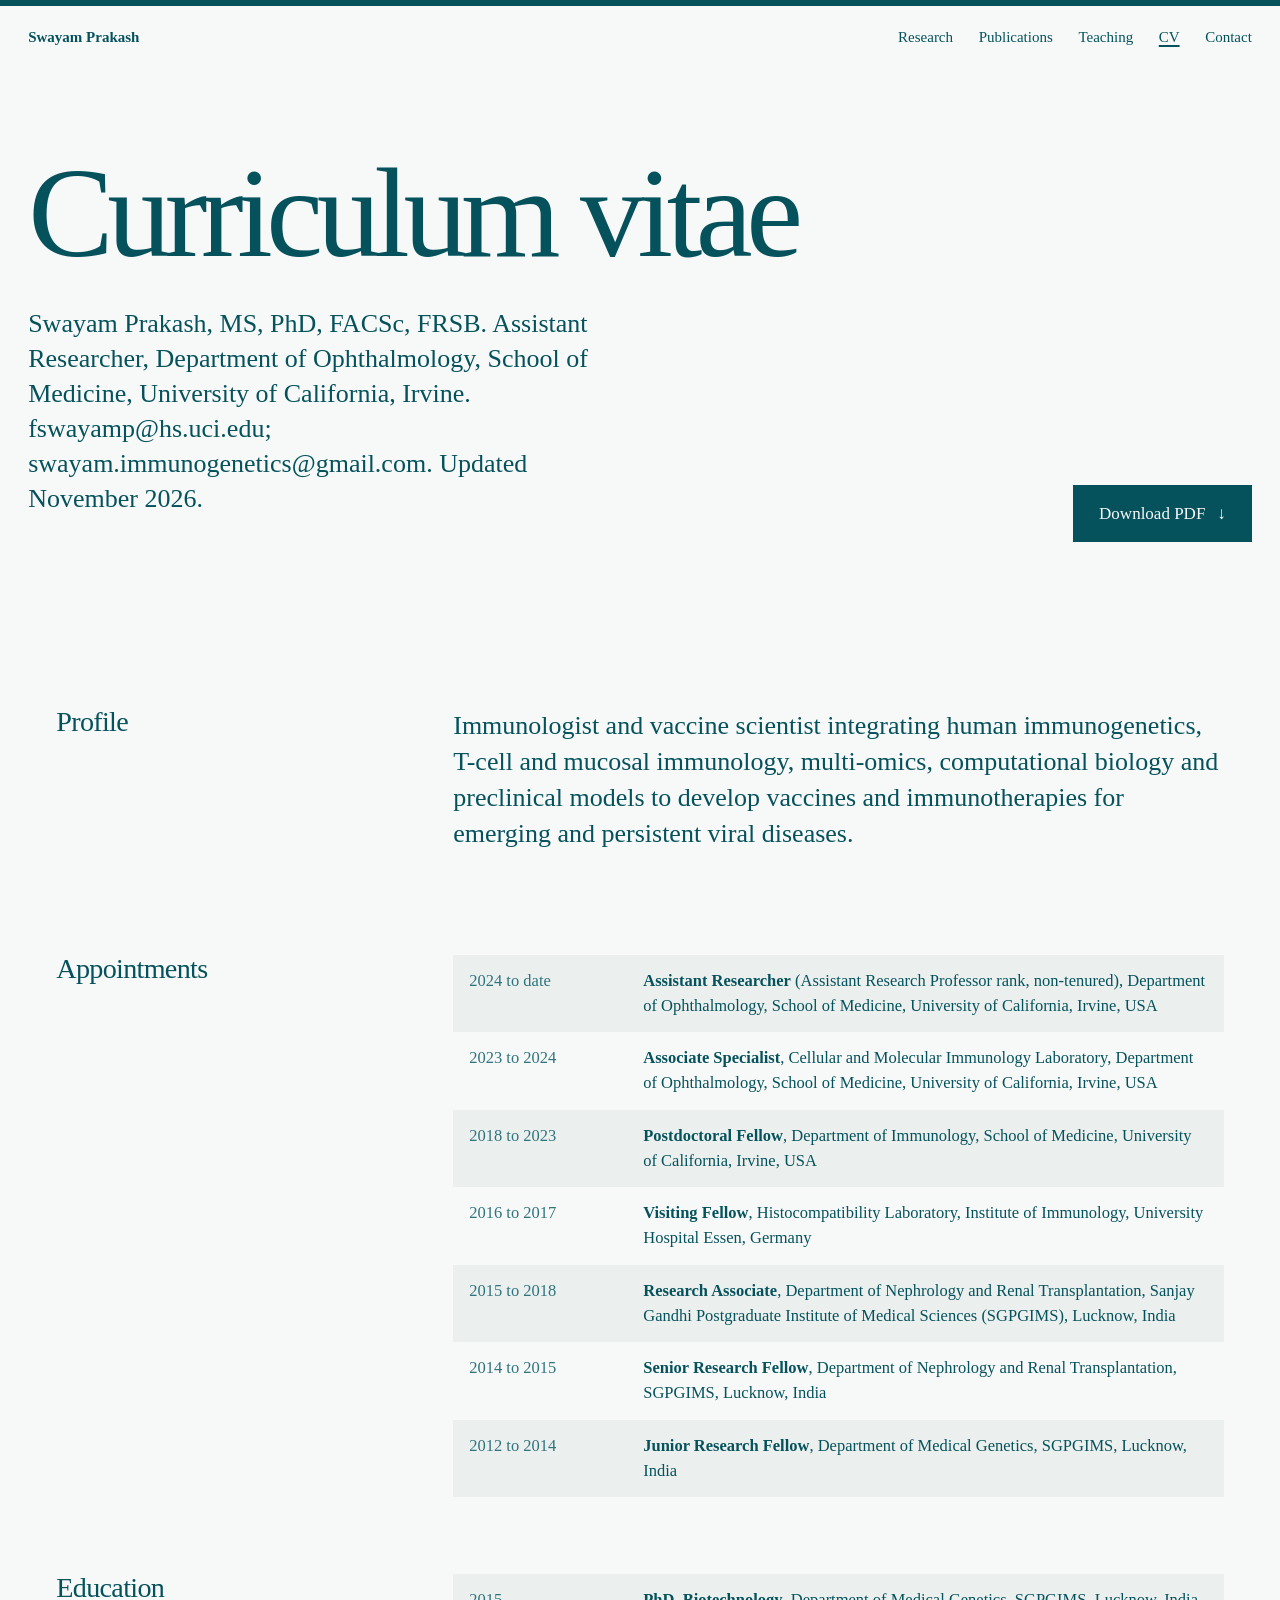
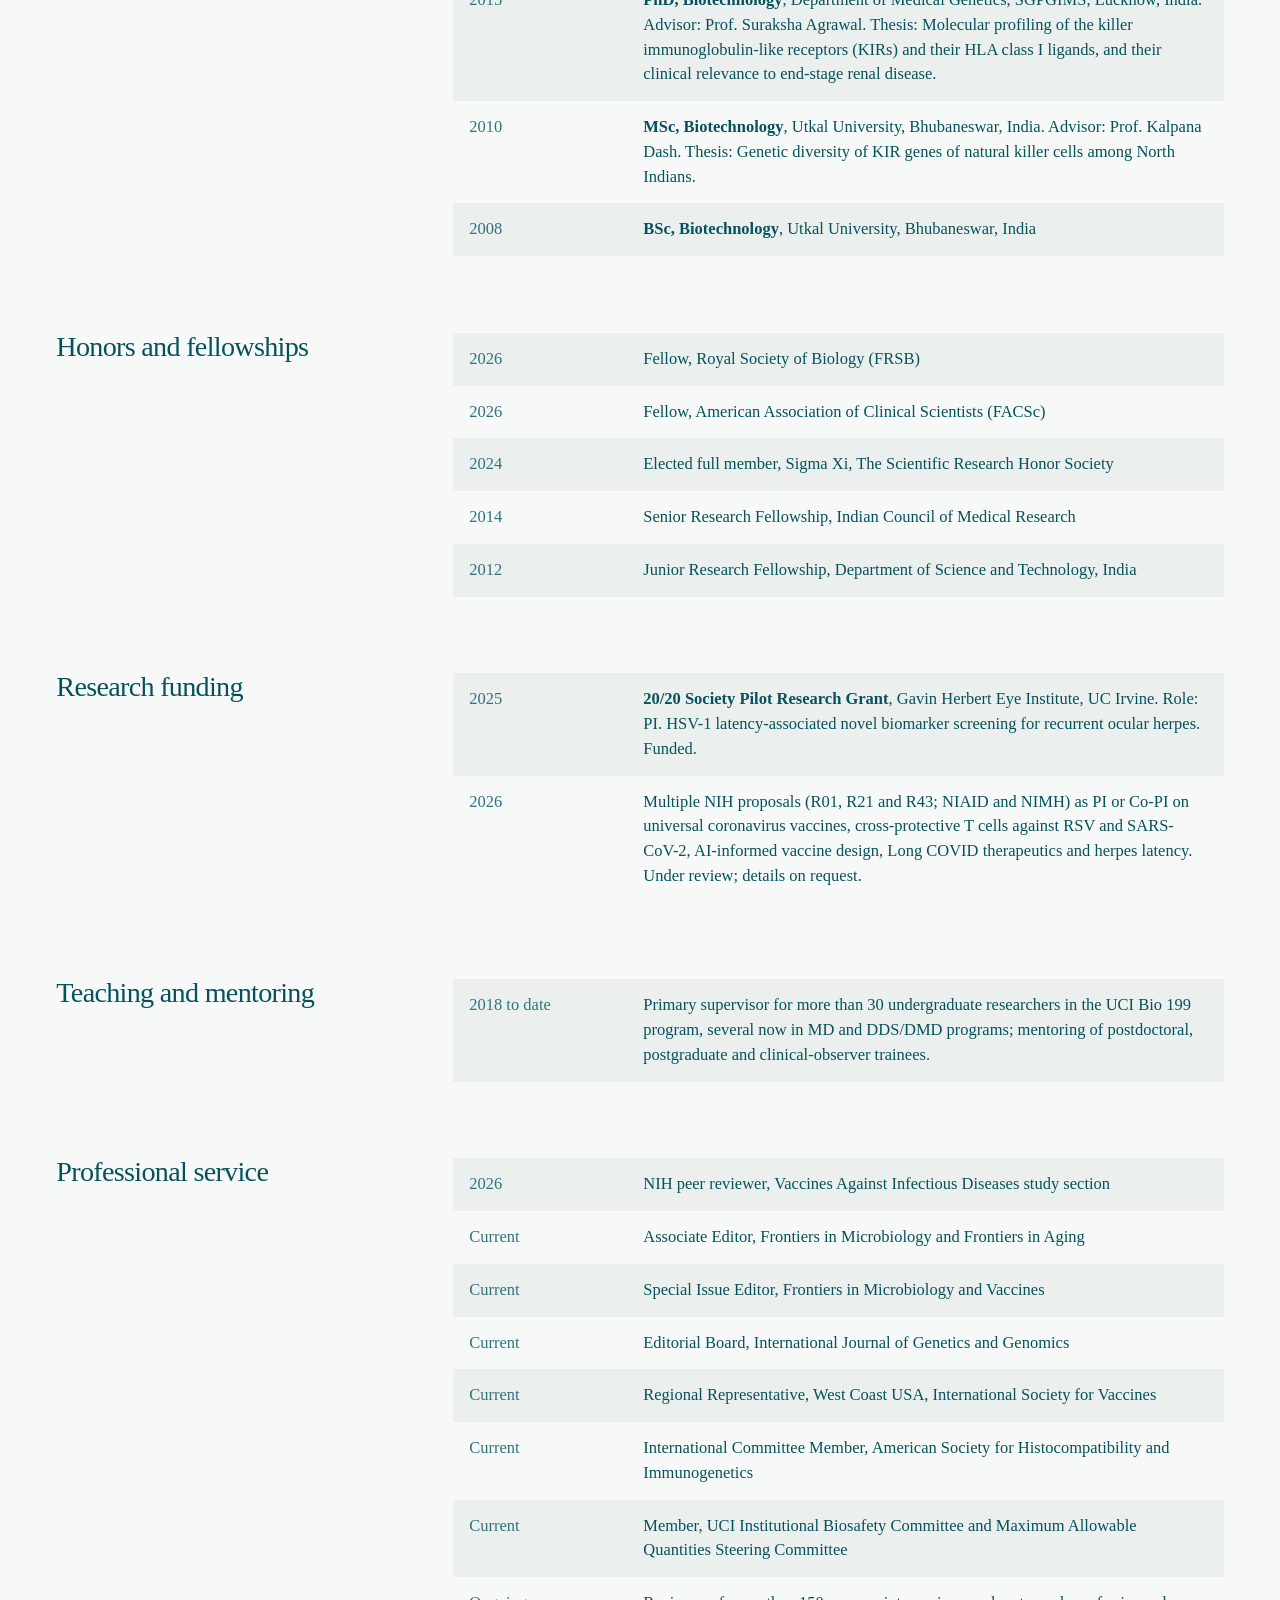
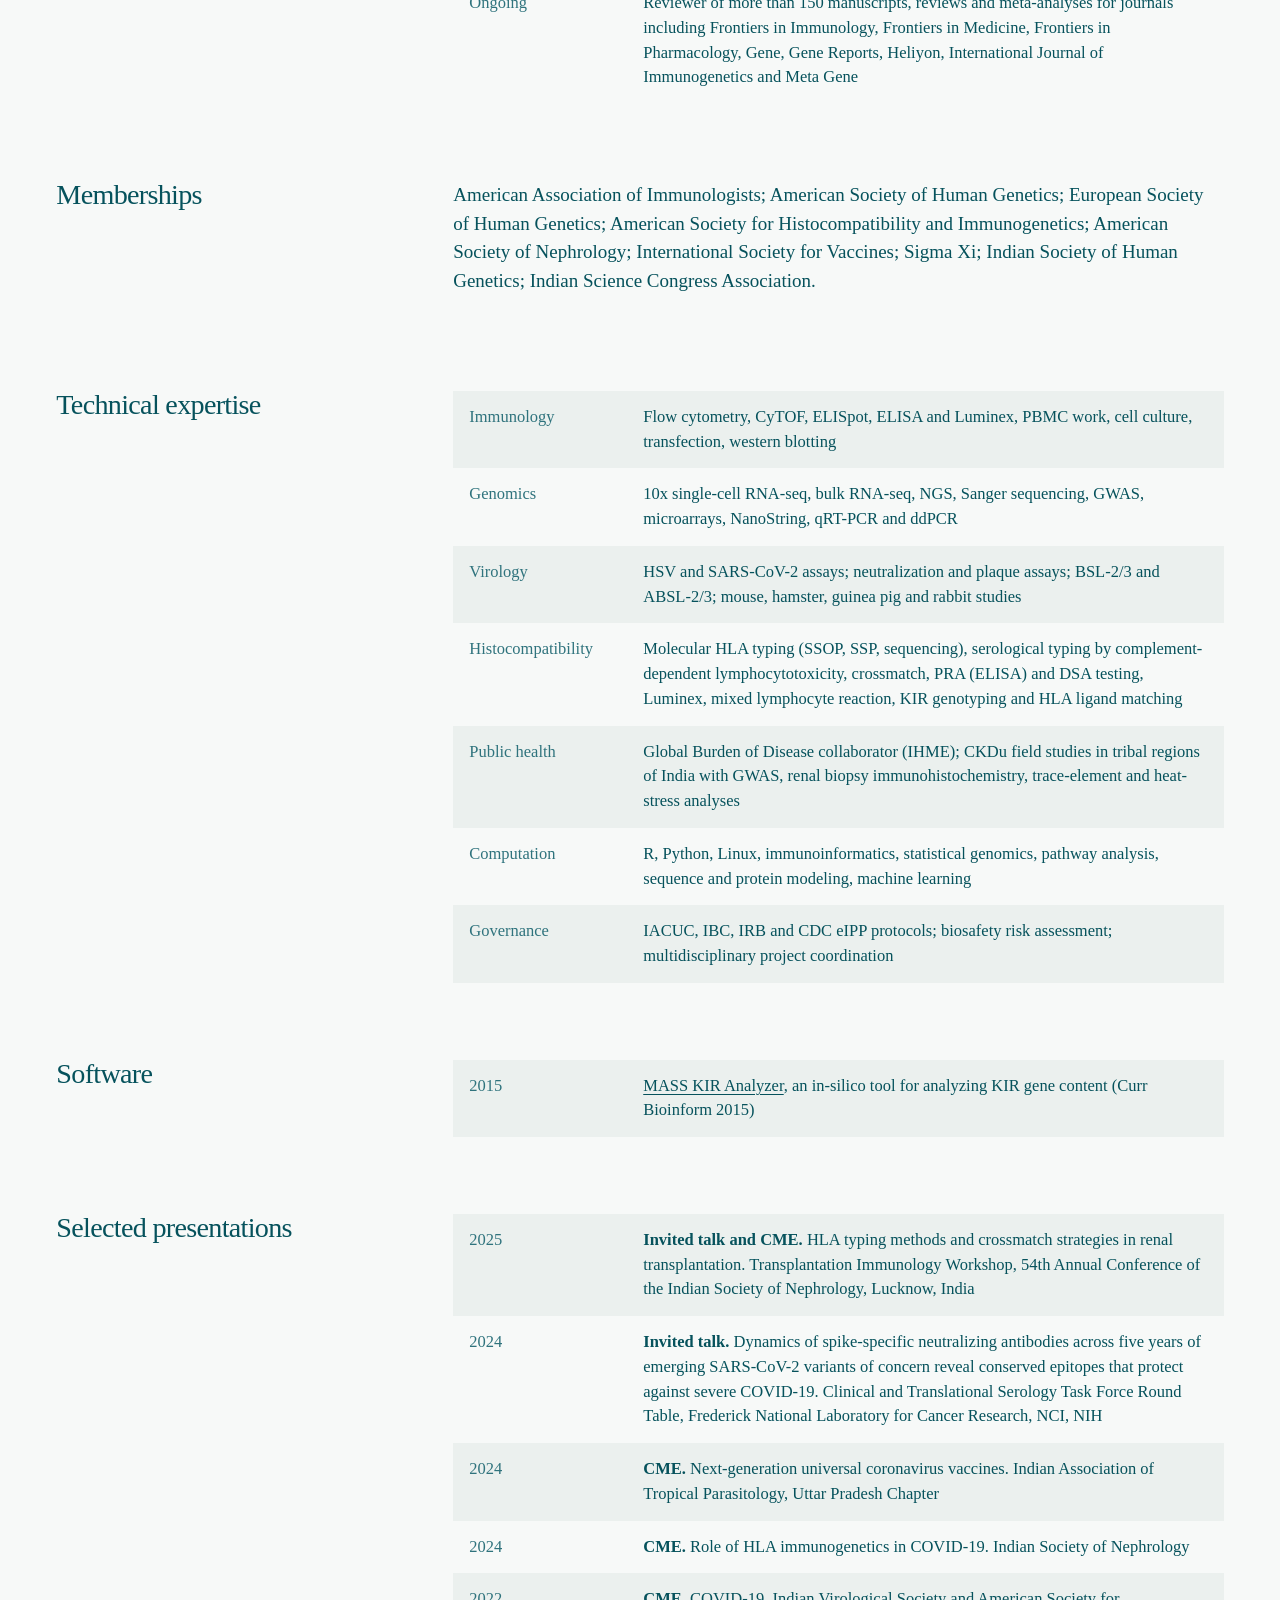
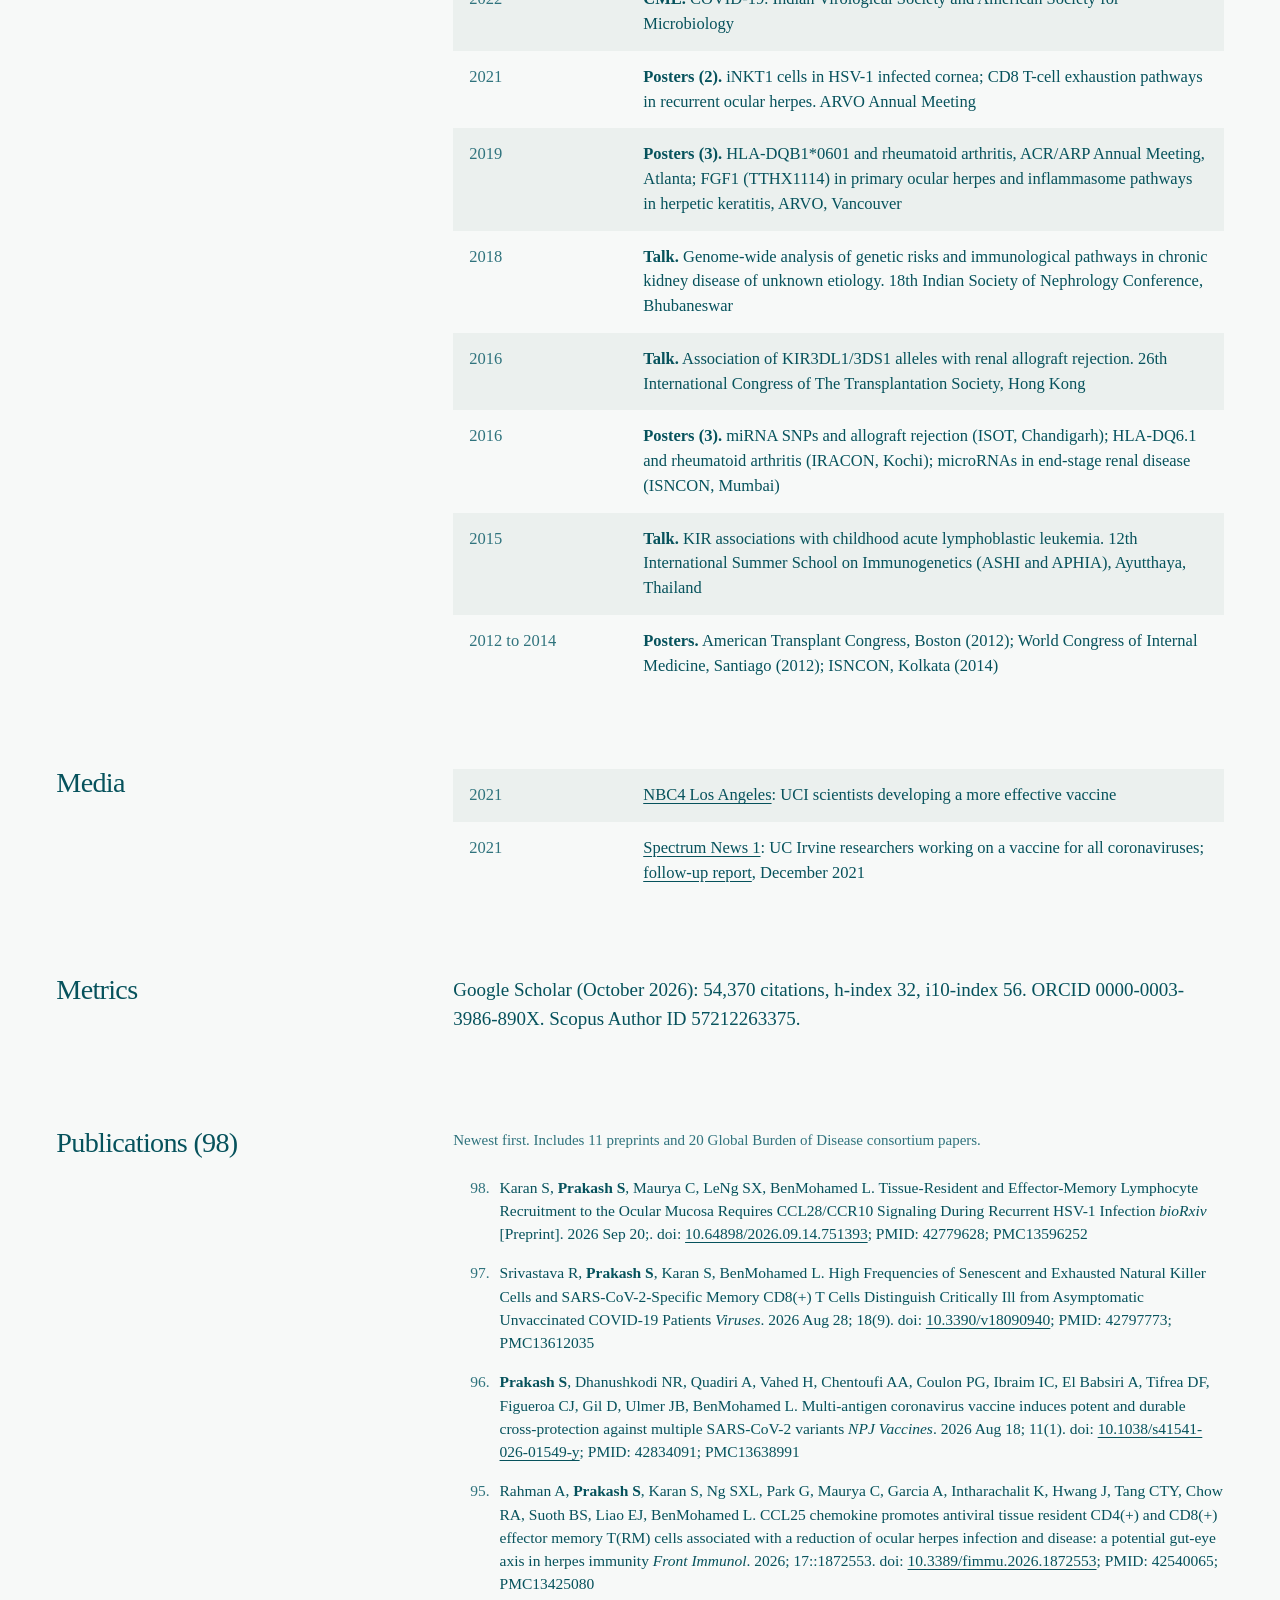
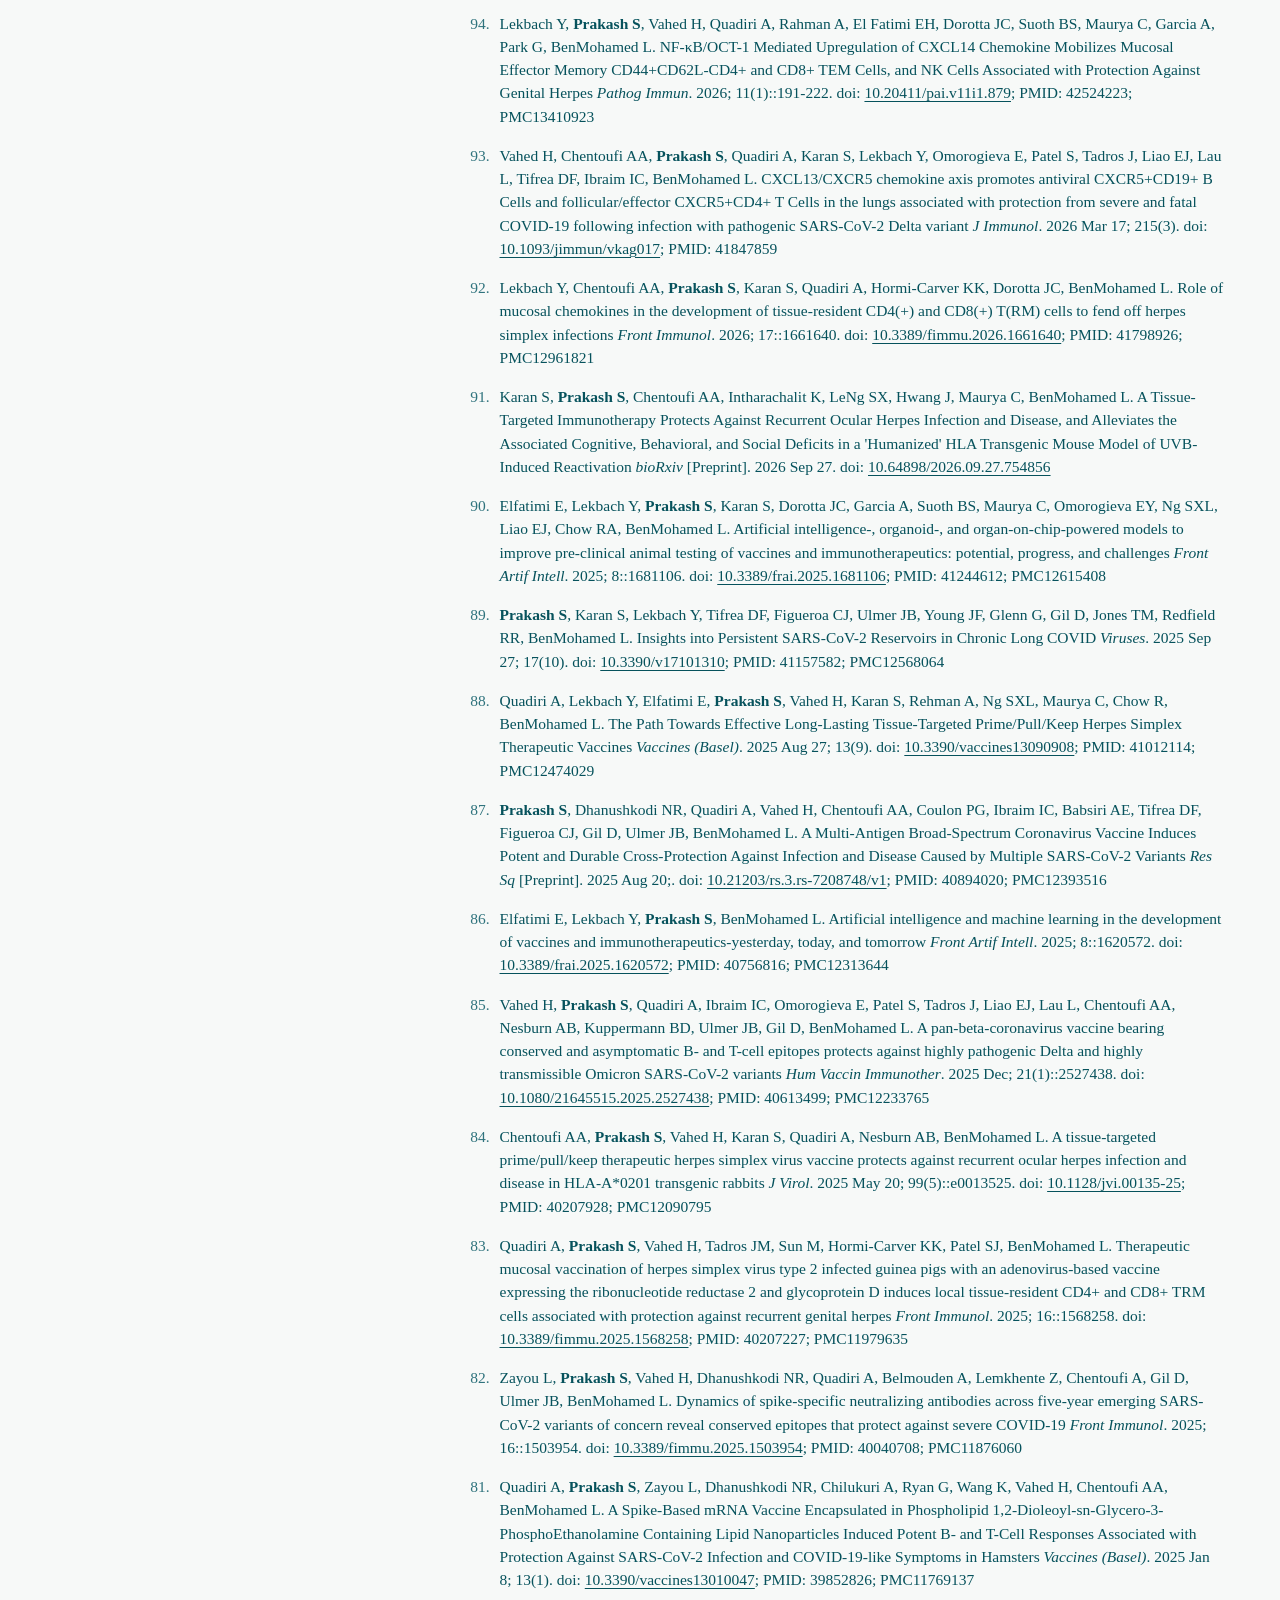
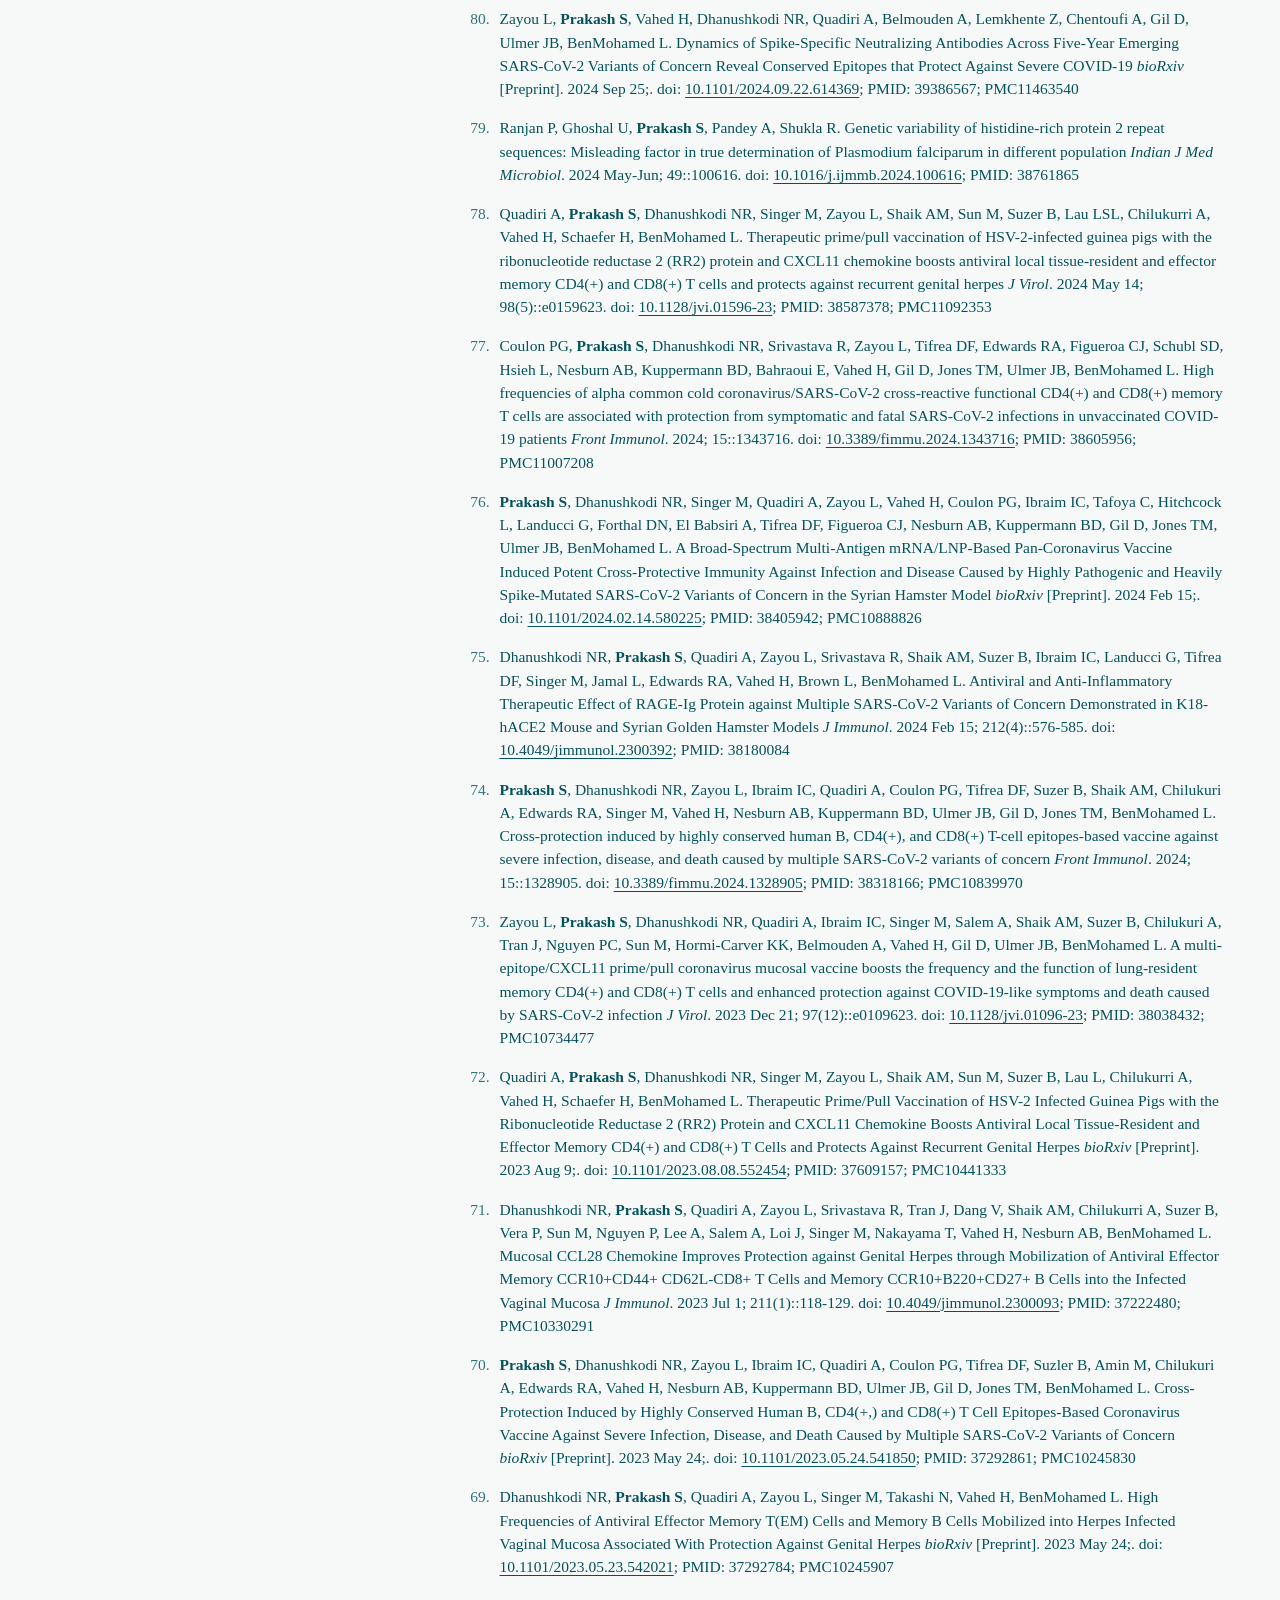
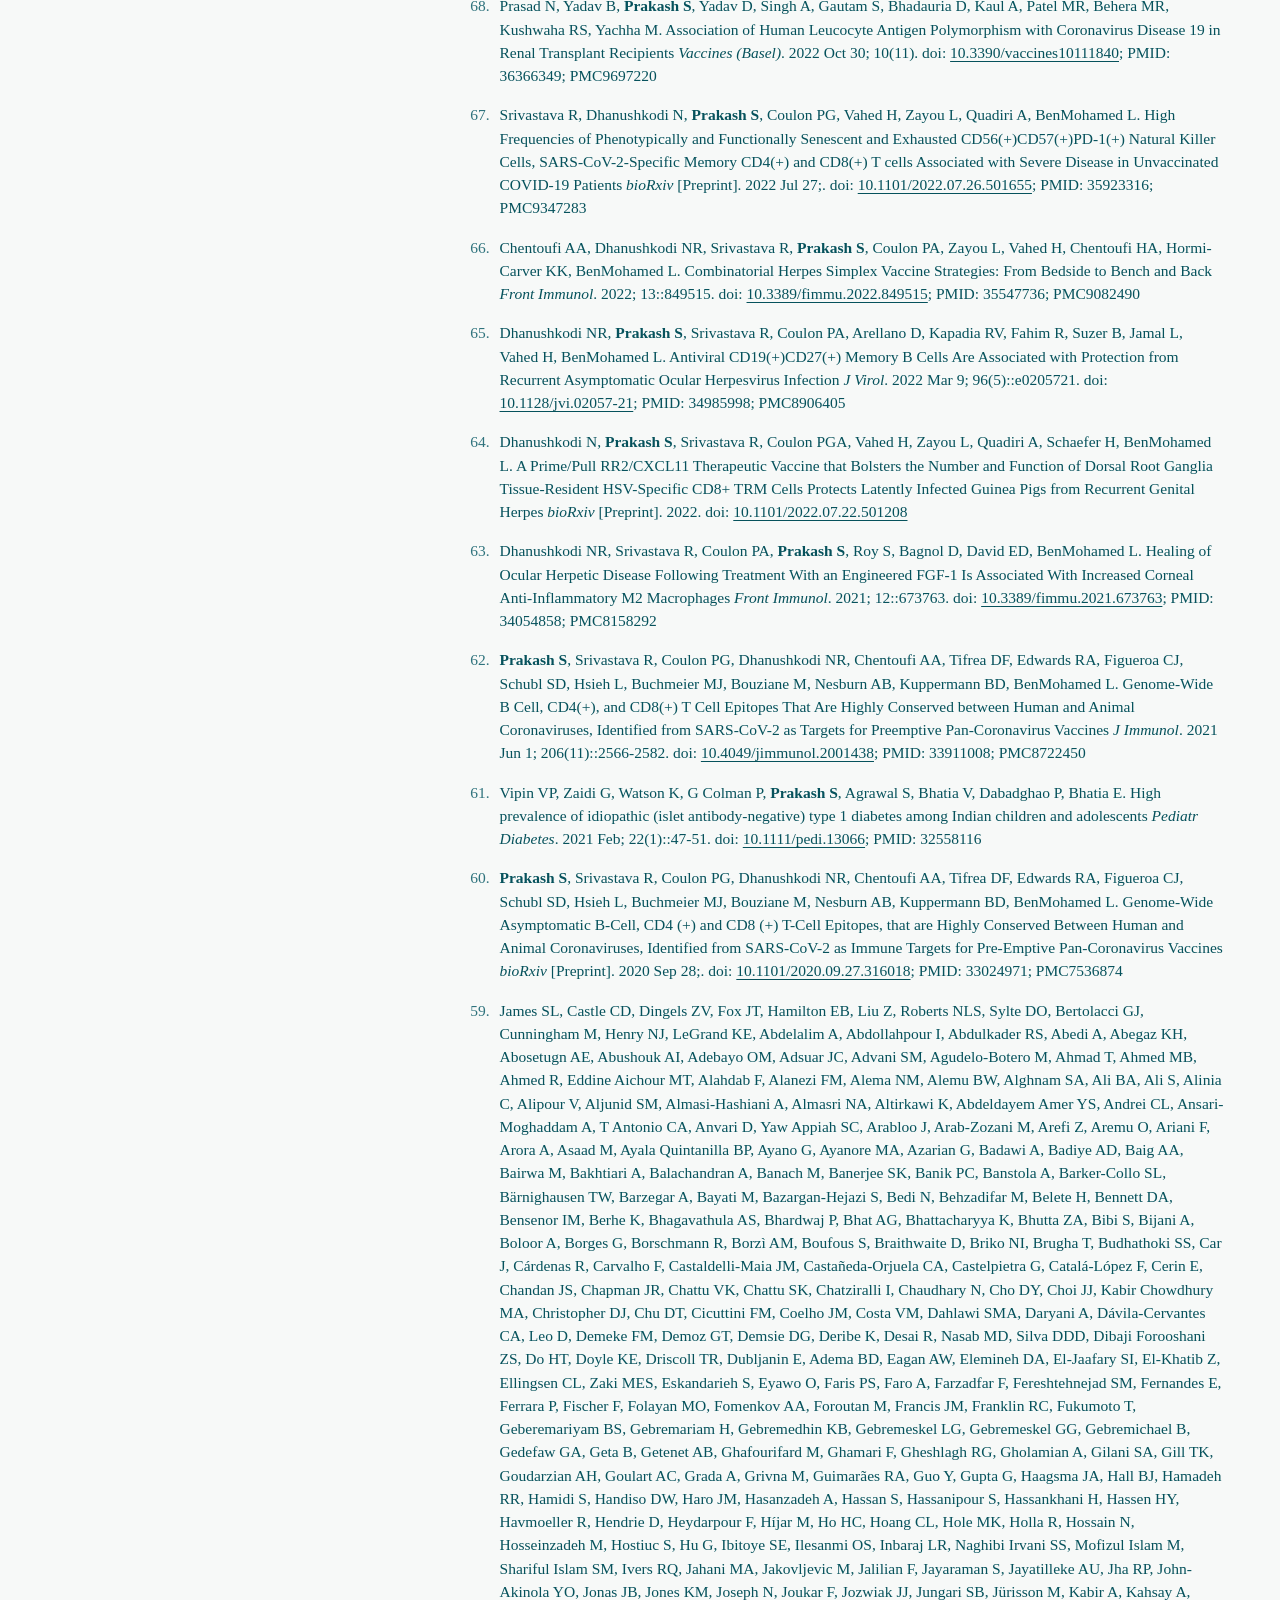
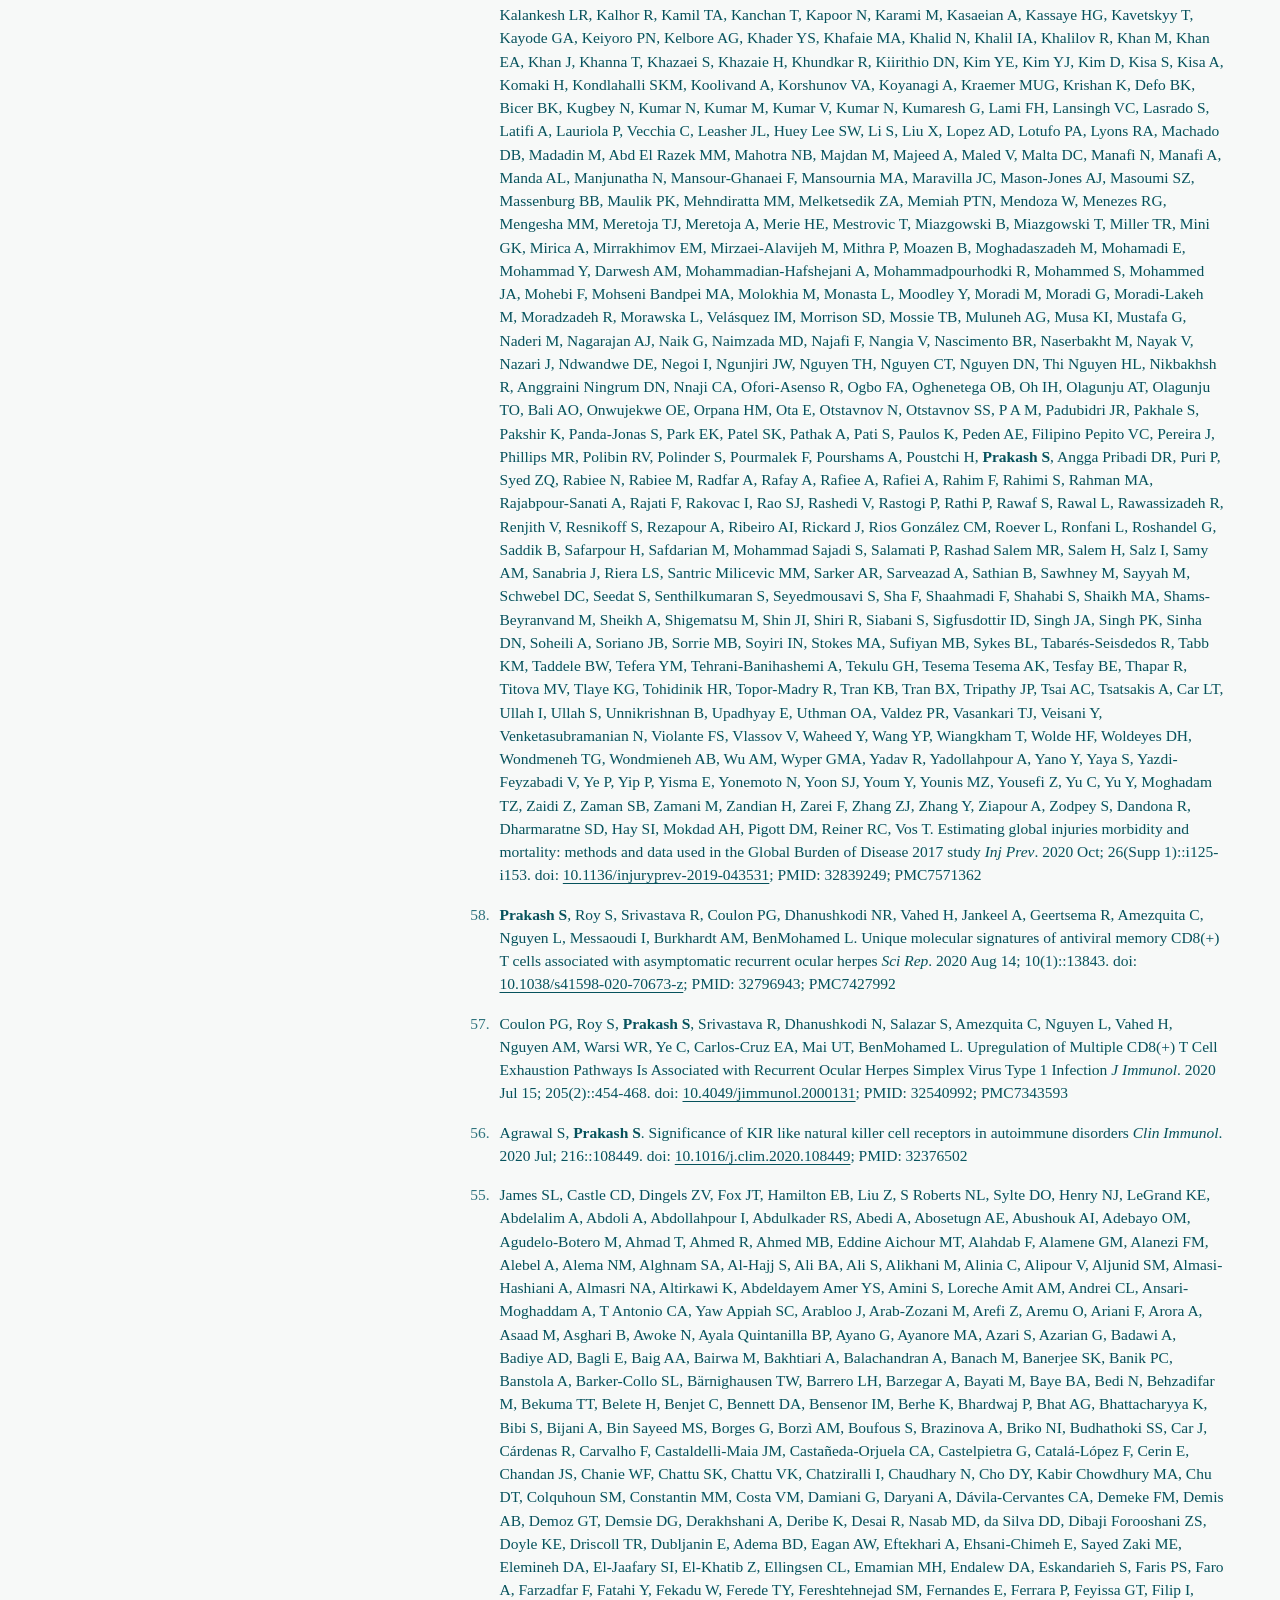
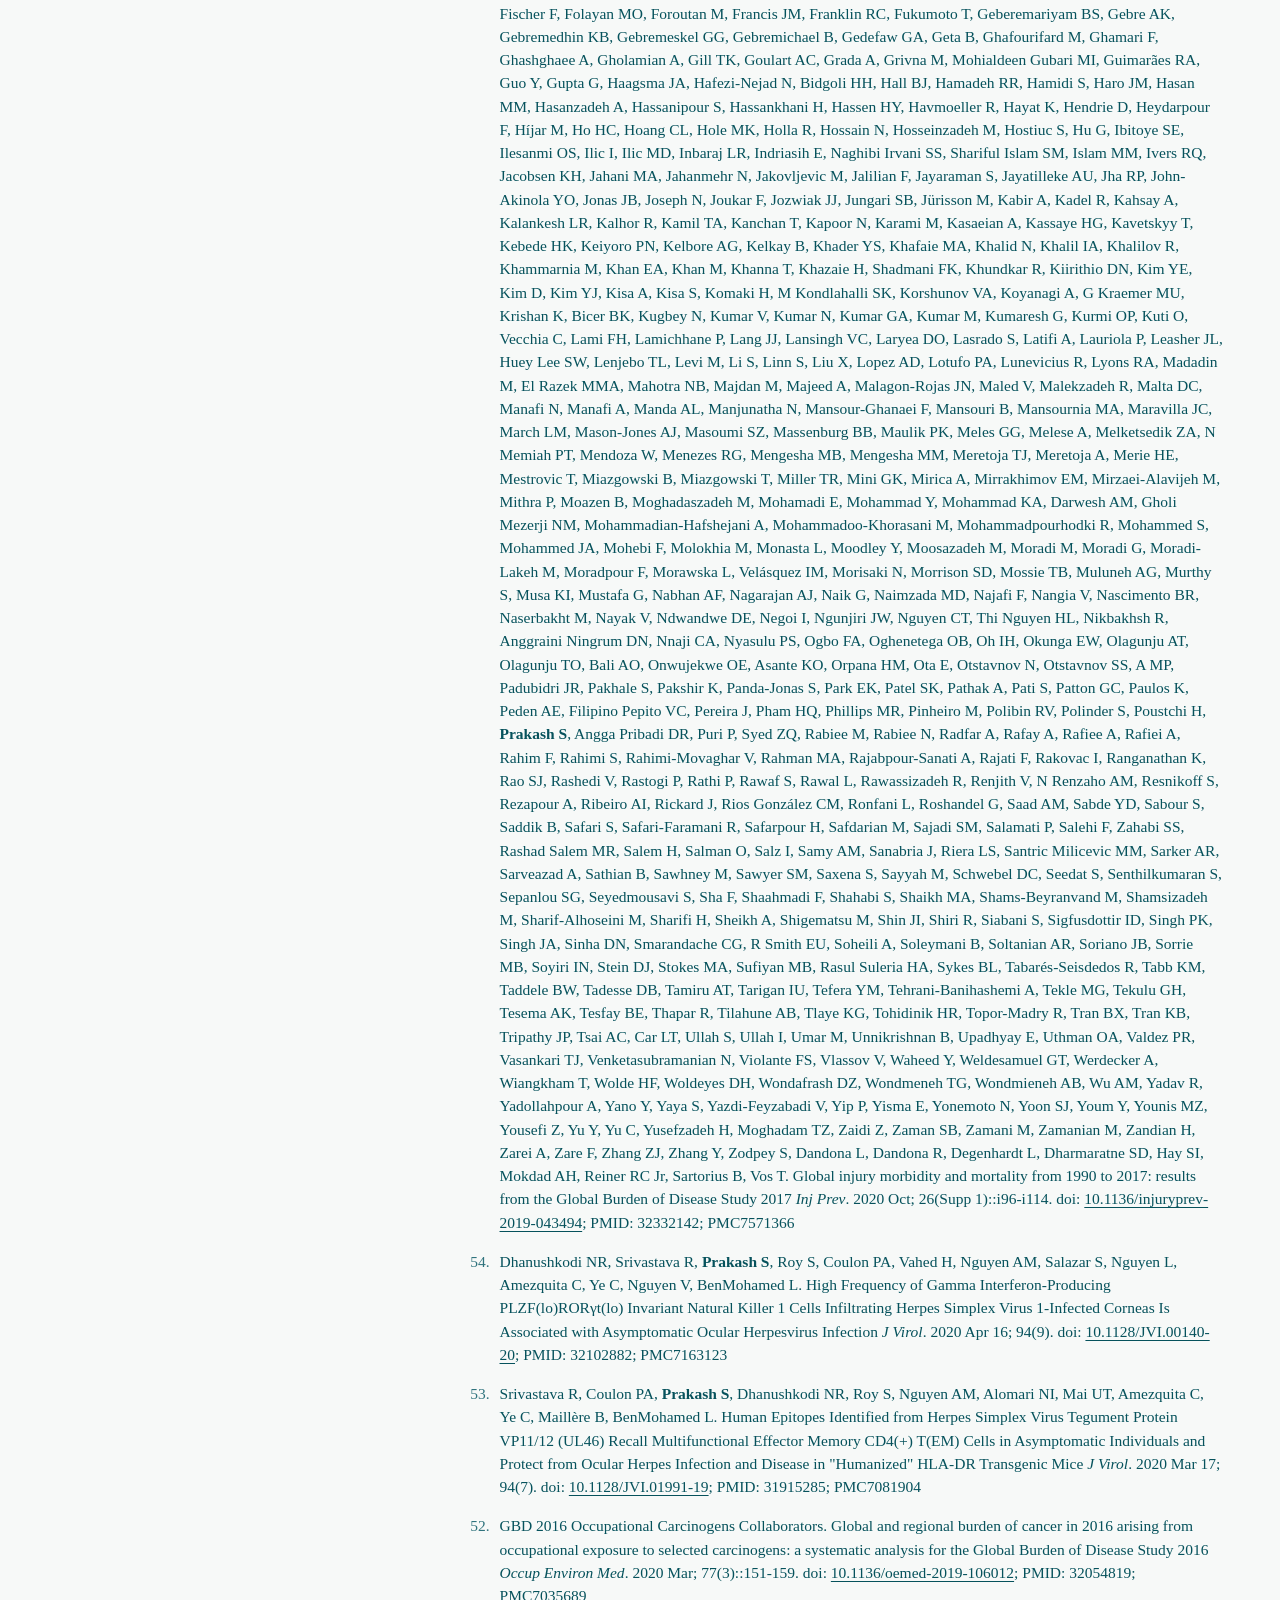
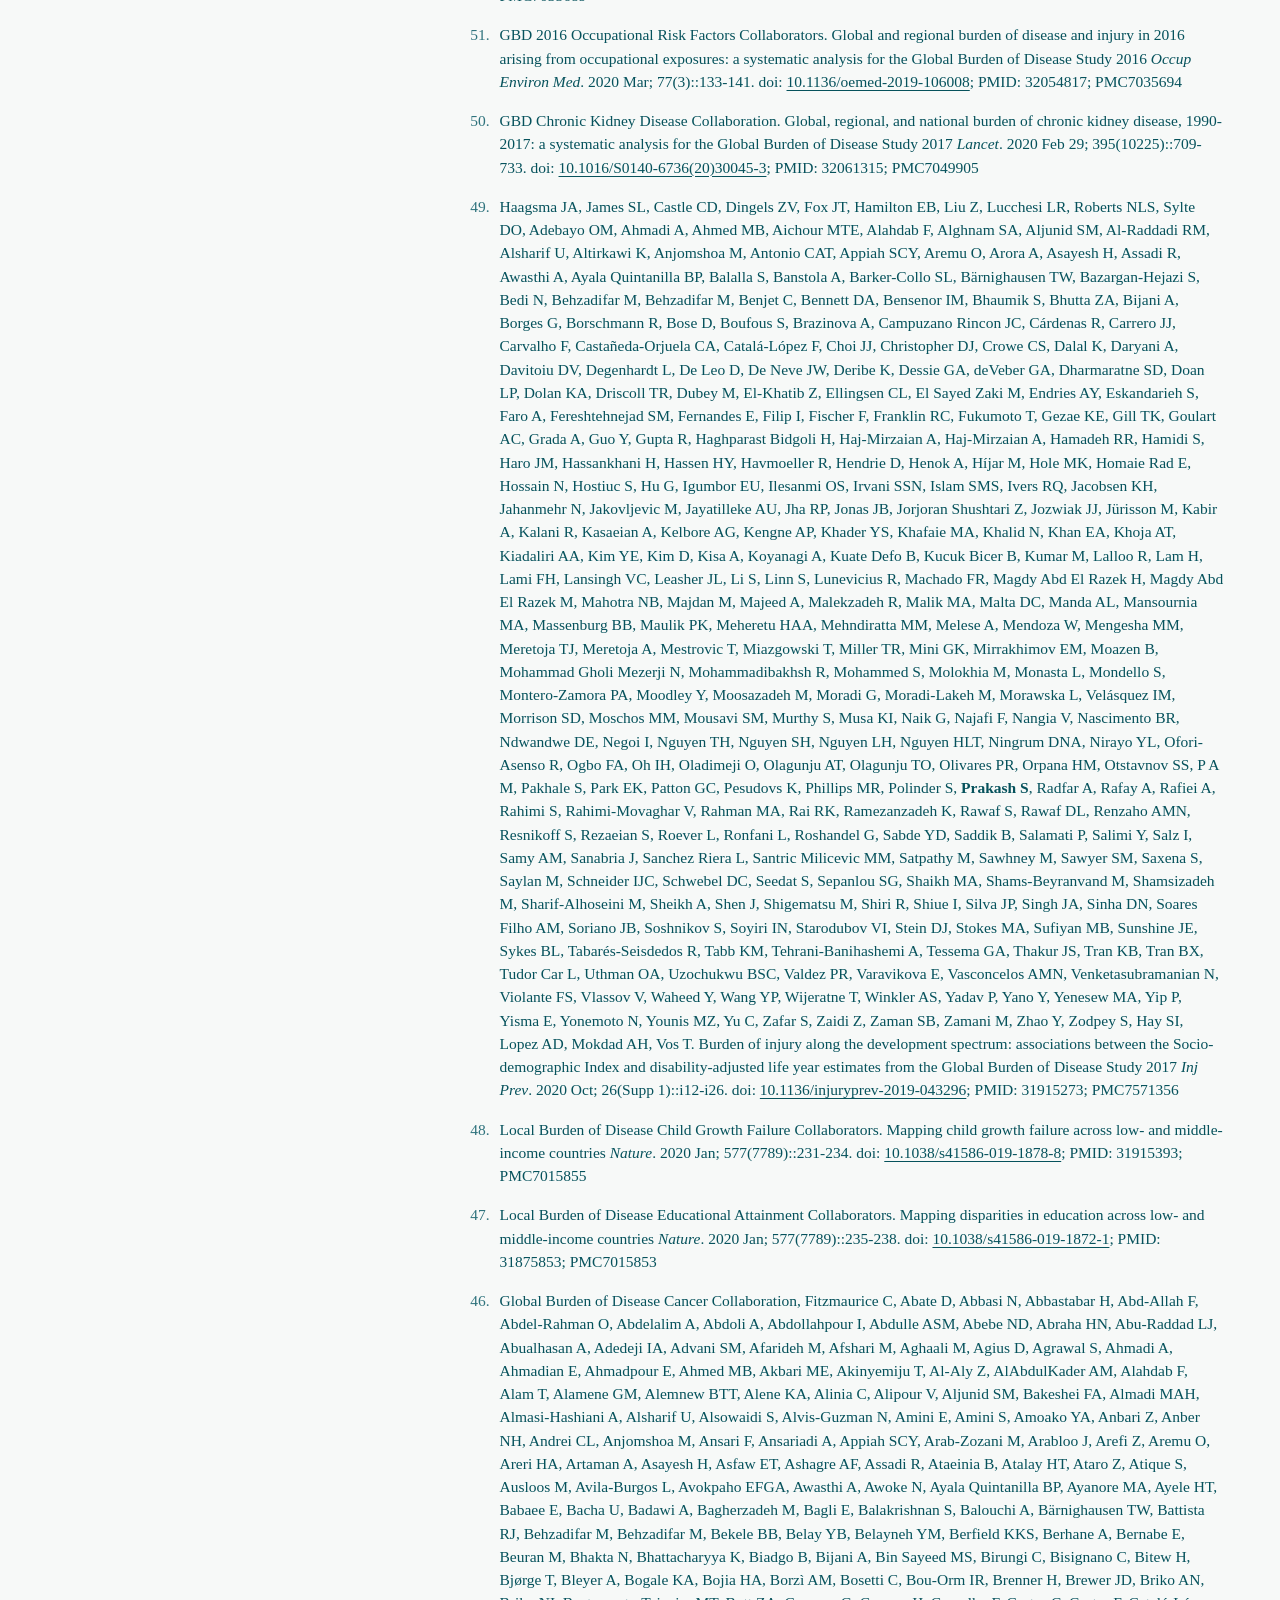
==== cv.html @ 2ab6eb40 "Academic website for www.swayamprakash.si" ====
<!doctype html>
<html lang="en">
<head>
<meta charset="utf-8">
<meta name="viewport" content="width=device-width, initial-scale=1">
<title>Curriculum vitae | Swayam Prakash, PhD</title>
<meta name="description" content="Curriculum vitae of Swayam Prakash, MS, PhD, FACSc, FRSB: appointments, education, honors, funding, service, presentations and full publication list.">
<meta name="author" content="Swayam Prakash">
<meta property="og:title" content="Curriculum vitae | Swayam Prakash, PhD">
<meta property="og:description" content="Curriculum vitae of Swayam Prakash, MS, PhD, FACSc, FRSB: appointments, education, honors, funding, service, presentations and full publication list.">
<meta property="og:type" content="profile">
<meta property="og:image" content="https://www.swayamprakash.si/assets/img/portrait.jpg">
<meta property="og:url" content="https://www.swayamprakash.si/cv.html">
<link rel="canonical" href="https://www.swayamprakash.si/cv.html">
<link rel="icon" href="data:image/svg+xml,%3Csvg xmlns='http://www.w3.org/2000/svg' viewBox='0 0 64 64'%3E%3Crect width='64' height='64' fill='%2306525c'/%3E%3Ctext x='32' y='45' font-family='Georgia,serif' font-size='38' fill='%23f7f9f8' text-anchor='middle'%3ESP%3C/text%3E%3C/svg%3E">
<link rel="preconnect" href="https://api.fontshare.com">
<link rel="preconnect" href="https://cdn.fontshare.com" crossorigin>
<link href="https://api.fontshare.com/v2/css?f[]=erode@400,500,600&display=swap" rel="stylesheet">
<link rel="stylesheet" href="assets/style.css">
<script type="application/ld+json">{"@context": "https://schema.org", "@type": "Person", "name": "Swayam Prakash", "honorificSuffix": "MS, PhD, FACSc, FRSB", "jobTitle": "Assistant Researcher", "affiliation": {"@type": "Organization", "name": "University of California, Irvine, School of Medicine"}, "email": "swayam.immunogenetics@gmail.com", "url": "https://www.swayamprakash.si/", "sameAs": ["https://scholar.google.com/citations?user=gDxl3fYAAAAJ&hl=en", "https://orcid.org/0000-0003-3986-890X", "https://scholarconnect.uci.edu/fswayamp"]}</script>
</head>
<body>
<a class="skip" href="#main">Skip to content</a>
<div class="topbar"></div>
<header class="nav">
  <a class="wordmark" href="index.html">Swayam Prakash</a>
  <nav aria-label="Main"><button class="menu-btn" type="button" aria-expanded="false">Menu</button><ul><li><a href="research.html">Research</a></li><li><a href="publications.html">Publications</a></li><li><a href="teaching.html">Teaching</a></li><li><a href="cv.html" aria-current="page">CV</a></li><li><a href="index.html#contact">Contact</a></li></ul></nav>
</header>

<main id="main">
<div class="page-hero">
  <h1 class="rise">Curriculum vitae</h1>
  <div class="row">
    <p class="lede rise">Swayam Prakash, MS, PhD, FACSc, FRSB. Assistant Researcher, Department of Ophthalmology, School of Medicine, University of California, Irvine. fswayamp@hs.uci.edu; swayam.immunogenetics@gmail.com. Updated November 2026.</p>
    <a class="btn rise no-print" href="assets/Swayam_Prakash_CV.pdf" download>Download PDF <span class="arr">&darr;</span></a>
  </div>
</div>
<div class="cv"><section class="cv-sec"><h2>Profile</h2><div><p class="cv-lede">Immunologist and vaccine scientist integrating human immunogenetics, T-cell and mucosal immunology, multi-omics, computational biology and preclinical models to develop vaccines and immunotherapies for emerging and persistent viral diseases.</p></div></section><section class="cv-sec"><h2>Appointments</h2><div><ul class="cv-list"><li><span class="when">2024 to date</span><span class="what"><b>Assistant Researcher</b> (Assistant Research Professor rank, non-tenured), Department of Ophthalmology, School of Medicine, University of California, Irvine, USA</span></li><li><span class="when">2023 to 2024</span><span class="what"><b>Associate Specialist</b>, Cellular and Molecular Immunology Laboratory, Department of Ophthalmology, School of Medicine, University of California, Irvine, USA</span></li><li><span class="when">2018 to 2023</span><span class="what"><b>Postdoctoral Fellow</b>, Department of Immunology, School of Medicine, University of California, Irvine, USA</span></li><li><span class="when">2016 to 2017</span><span class="what"><b>Visiting Fellow</b>, Histocompatibility Laboratory, Institute of Immunology, University Hospital Essen, Germany</span></li><li><span class="when">2015 to 2018</span><span class="what"><b>Research Associate</b>, Department of Nephrology and Renal Transplantation, Sanjay Gandhi Postgraduate Institute of Medical Sciences (SGPGIMS), Lucknow, India</span></li><li><span class="when">2014 to 2015</span><span class="what"><b>Senior Research Fellow</b>, Department of Nephrology and Renal Transplantation, SGPGIMS, Lucknow, India</span></li><li><span class="when">2012 to 2014</span><span class="what"><b>Junior Research Fellow</b>, Department of Medical Genetics, SGPGIMS, Lucknow, India</span></li></ul></div></section><section class="cv-sec"><h2>Education</h2><div><ul class="cv-list"><li><span class="when">2015</span><span class="what"><b>PhD, Biotechnology</b>, Department of Medical Genetics, SGPGIMS, Lucknow, India. Advisor: Prof. Suraksha Agrawal. Thesis: Molecular profiling of the killer immunoglobulin-like receptors (KIRs) and their HLA class I ligands, and their clinical relevance to end-stage renal disease.</span></li><li><span class="when">2010</span><span class="what"><b>MSc, Biotechnology</b>, Utkal University, Bhubaneswar, India. Advisor: Prof. Kalpana Dash. Thesis: Genetic diversity of KIR genes of natural killer cells among North Indians.</span></li><li><span class="when">2008</span><span class="what"><b>BSc, Biotechnology</b>, Utkal University, Bhubaneswar, India</span></li></ul></div></section><section class="cv-sec"><h2>Honors and fellowships</h2><div><ul class="cv-list"><li><span class="when">2026</span><span class="what">Fellow, Royal Society of Biology (FRSB)</span></li><li><span class="when">2026</span><span class="what">Fellow, American Association of Clinical Scientists (FACSc)</span></li><li><span class="when">2024</span><span class="what">Elected full member, Sigma Xi, The Scientific Research Honor Society</span></li><li><span class="when">2014</span><span class="what">Senior Research Fellowship, Indian Council of Medical Research</span></li><li><span class="when">2012</span><span class="what">Junior Research Fellowship, Department of Science and Technology, India</span></li></ul></div></section><section class="cv-sec"><h2>Research funding</h2><div><ul class="cv-list"><li><span class="when">2025</span><span class="what"><b>20/20 Society Pilot Research Grant</b>, Gavin Herbert Eye Institute, UC Irvine. Role: PI. HSV-1 latency-associated novel biomarker screening for recurrent ocular herpes. Funded.</span></li><li><span class="when">2026</span><span class="what">Multiple NIH proposals (R01, R21 and R43; NIAID and NIMH) as PI or Co-PI on universal coronavirus vaccines, cross-protective T cells against RSV and SARS-CoV-2, AI-informed vaccine design, Long COVID therapeutics and herpes latency. Under review; details on request.</span></li></ul></div></section><section class="cv-sec"><h2>Teaching and mentoring</h2><div><ul class="cv-list"><li><span class="when">2018 to date</span><span class="what">Primary supervisor for more than 30 undergraduate researchers in the UCI Bio 199 program, several now in MD and DDS/DMD programs; mentoring of postdoctoral, postgraduate and clinical-observer trainees.</span></li></ul></div></section><section class="cv-sec"><h2>Professional service</h2><div><ul class="cv-list"><li><span class="when">2026</span><span class="what">NIH peer reviewer, Vaccines Against Infectious Diseases study section</span></li><li><span class="when">Current</span><span class="what">Associate Editor, Frontiers in Microbiology and Frontiers in Aging</span></li><li><span class="when">Current</span><span class="what">Special Issue Editor, Frontiers in Microbiology and Vaccines</span></li><li><span class="when">Current</span><span class="what">Editorial Board, International Journal of Genetics and Genomics</span></li><li><span class="when">Current</span><span class="what">Regional Representative, West Coast USA, International Society for Vaccines</span></li><li><span class="when">Current</span><span class="what">International Committee Member, American Society for Histocompatibility and Immunogenetics</span></li><li><span class="when">Current</span><span class="what">Member, UCI Institutional Biosafety Committee and Maximum Allowable Quantities Steering Committee</span></li><li><span class="when">Ongoing</span><span class="what">Reviewer of more than 150 manuscripts, reviews and meta-analyses for journals including Frontiers in Immunology, Frontiers in Medicine, Frontiers in Pharmacology, Gene, Gene Reports, Heliyon, International Journal of Immunogenetics and Meta Gene</span></li></ul></div></section><section class="cv-sec"><h2>Memberships</h2><div><p>American Association of Immunologists; American Society of Human Genetics; European Society of Human Genetics; American Society for Histocompatibility and Immunogenetics; American Society of Nephrology; International Society for Vaccines; Sigma Xi; Indian Society of Human Genetics; Indian Science Congress Association.</p></div></section><section class="cv-sec"><h2>Technical expertise</h2><div><ul class="cv-list"><li><span class="when">Immunology</span><span class="what">Flow cytometry, CyTOF, ELISpot, ELISA and Luminex, PBMC work, cell culture, transfection, western blotting</span></li><li><span class="when">Genomics</span><span class="what">10x single-cell RNA-seq, bulk RNA-seq, NGS, Sanger sequencing, GWAS, microarrays, NanoString, qRT-PCR and ddPCR</span></li><li><span class="when">Virology</span><span class="what">HSV and SARS-CoV-2 assays; neutralization and plaque assays; BSL-2/3 and ABSL-2/3; mouse, hamster, guinea pig and rabbit studies</span></li><li><span class="when">Histocompatibility</span><span class="what">Molecular HLA typing (SSOP, SSP, sequencing), serological typing by complement-dependent lymphocytotoxicity, crossmatch, PRA (ELISA) and DSA testing, Luminex, mixed lymphocyte reaction, KIR genotyping and HLA ligand matching</span></li><li><span class="when">Public health</span><span class="what">Global Burden of Disease collaborator (IHME); CKDu field studies in tribal regions of India with GWAS, renal biopsy immunohistochemistry, trace-element and heat-stress analyses</span></li><li><span class="when">Computation</span><span class="what">R, Python, Linux, immunoinformatics, statistical genomics, pathway analysis, sequence and protein modeling, machine learning</span></li><li><span class="when">Governance</span><span class="what">IACUC, IBC, IRB and CDC eIPP protocols; biosafety risk assessment; multidisciplinary project coordination</span></li></ul></div></section><section class="cv-sec"><h2>Software</h2><div><ul class="cv-list"><li><span class="when">2015</span><span class="what"><a href="http://sourceforge.net/projects/masskiranalyzer/">MASS KIR Analyzer</a>, an in-silico tool for analyzing KIR gene content (Curr Bioinform 2015)</span></li></ul></div></section><section class="cv-sec"><h2>Selected presentations</h2><div><ul class="cv-list"><li><span class="when">2025</span><span class="what"><b>Invited talk and CME.</b> HLA typing methods and crossmatch strategies in renal transplantation. Transplantation Immunology Workshop, 54th Annual Conference of the Indian Society of Nephrology, Lucknow, India</span></li><li><span class="when">2024</span><span class="what"><b>Invited talk.</b> Dynamics of spike-specific neutralizing antibodies across five years of emerging SARS-CoV-2 variants of concern reveal conserved epitopes that protect against severe COVID-19. Clinical and Translational Serology Task Force Round Table, Frederick National Laboratory for Cancer Research, NCI, NIH</span></li><li><span class="when">2024</span><span class="what"><b>CME.</b> Next-generation universal coronavirus vaccines. Indian Association of Tropical Parasitology, Uttar Pradesh Chapter</span></li><li><span class="when">2024</span><span class="what"><b>CME.</b> Role of HLA immunogenetics in COVID-19. Indian Society of Nephrology</span></li><li><span class="when">2022</span><span class="what"><b>CME.</b> COVID-19. Indian Virological Society and American Society for Microbiology</span></li><li><span class="when">2021</span><span class="what"><b>Posters (2).</b> iNKT1 cells in HSV-1 infected cornea; CD8 T-cell exhaustion pathways in recurrent ocular herpes. ARVO Annual Meeting</span></li><li><span class="when">2019</span><span class="what"><b>Posters (3).</b> HLA-DQB1*0601 and rheumatoid arthritis, ACR/ARP Annual Meeting, Atlanta; FGF1 (TTHX1114) in primary ocular herpes and inflammasome pathways in herpetic keratitis, ARVO, Vancouver</span></li><li><span class="when">2018</span><span class="what"><b>Talk.</b> Genome-wide analysis of genetic risks and immunological pathways in chronic kidney disease of unknown etiology. 18th Indian Society of Nephrology Conference, Bhubaneswar</span></li><li><span class="when">2016</span><span class="what"><b>Talk.</b> Association of KIR3DL1/3DS1 alleles with renal allograft rejection. 26th International Congress of The Transplantation Society, Hong Kong</span></li><li><span class="when">2016</span><span class="what"><b>Posters (3).</b> miRNA SNPs and allograft rejection (ISOT, Chandigarh); HLA-DQ6.1 and rheumatoid arthritis (IRACON, Kochi); microRNAs in end-stage renal disease (ISNCON, Mumbai)</span></li><li><span class="when">2015</span><span class="what"><b>Talk.</b> KIR associations with childhood acute lymphoblastic leukemia. 12th International Summer School on Immunogenetics (ASHI and APHIA), Ayutthaya, Thailand</span></li><li><span class="when">2012 to 2014</span><span class="what"><b>Posters.</b> American Transplant Congress, Boston (2012); World Congress of Internal Medicine, Santiago (2012); ISNCON, Kolkata (2014)</span></li></ul></div></section><section class="cv-sec"><h2>Media</h2><div><ul class="cv-list"><li><span class="when">2021</span><span class="what"><a href="https://www.nbclosangeles.com/on-air/uci-scientists-developing-more-effective-vaccine/2510578/">NBC4 Los Angeles</a>: UCI scientists developing a more effective vaccine</span></li><li><span class="when">2021</span><span class="what"><a href="https://spectrumnews1.com/ca/orange-county/health/2021/01/28/uc-irvine-researchers-working-on-a-vaccine-for-all-coronaviruses">Spectrum News 1</a>: UC Irvine researchers working on a vaccine for all coronaviruses; <a href="https://spectrumnews1.com/ca/la-west/coronavirus/2021/12/26/uci-team-s-preemptive-covid-vaccine-candidate-has-promising-results">follow-up report</a>, December 2021</span></li></ul></div></section><section class="cv-sec"><h2>Metrics</h2><div><p>Google Scholar (October 2026): 54,370 citations, h-index 32, i10-index 56. ORCID 0000-0003-3986-890X. Scopus Author ID 57212263375.</p></div></section><section class="cv-sec" id="publications"><h2>Publications (98)</h2><div><p class="cv-note">Newest first. Includes 11 preprints and 20 Global Burden of Disease consortium papers.</p><ol class="cv-pubs" reversed><li>Karan S, <b>Prakash S</b>, Maurya C, LeNg SX, BenMohamed L. Tissue-Resident and Effector-Memory Lymphocyte Recruitment to the Ocular Mucosa Requires CCL28/CCR10 Signaling During Recurrent HSV-1 Infection <i>bioRxiv</i> [Preprint]. 2026 Sep 20;. doi: <a href="https://doi.org/10.64898/2026.09.14.751393">10.64898/2026.09.14.751393</a>; PMID: 42779628; PMC13596252</li><li>Srivastava R, <b>Prakash S</b>, Karan S, BenMohamed L. High Frequencies of Senescent and Exhausted Natural Killer Cells and SARS-CoV-2-Specific Memory CD8(+) T Cells Distinguish Critically Ill from Asymptomatic Unvaccinated COVID-19 Patients <i>Viruses</i>. 2026 Aug 28; 18(9). doi: <a href="https://doi.org/10.3390/v18090940">10.3390/v18090940</a>; PMID: 42797773; PMC13612035</li><li><b>Prakash S</b>, Dhanushkodi NR, Quadiri A, Vahed H, Chentoufi AA, Coulon PG, Ibraim IC, El Babsiri A, Tifrea DF, Figueroa CJ, Gil D, Ulmer JB, BenMohamed L. Multi-antigen coronavirus vaccine induces potent and durable cross-protection against multiple SARS-CoV-2 variants <i>NPJ Vaccines</i>. 2026 Aug 18; 11(1). doi: <a href="https://doi.org/10.1038/s41541-026-01549-y">10.1038/s41541-026-01549-y</a>; PMID: 42834091; PMC13638991</li><li>Rahman A, <b>Prakash S</b>, Karan S, Ng SXL, Park G, Maurya C, Garcia A, Intharachalit K, Hwang J, Tang CTY, Chow RA, Suoth BS, Liao EJ, BenMohamed L. CCL25 chemokine promotes antiviral tissue resident CD4(+) and CD8(+) effector memory T(RM) cells associated with a reduction of ocular herpes infection and disease: a potential gut-eye axis in herpes immunity <i>Front Immunol</i>. 2026; 17::1872553. doi: <a href="https://doi.org/10.3389/fimmu.2026.1872553">10.3389/fimmu.2026.1872553</a>; PMID: 42540065; PMC13425080</li><li>Lekbach Y, <b>Prakash S</b>, Vahed H, Quadiri A, Rahman A, El Fatimi EH, Dorotta JC, Suoth BS, Maurya C, Garcia A, Park G, BenMohamed L. NF-κB/OCT-1 Mediated Upregulation of CXCL14 Chemokine Mobilizes Mucosal Effector Memory CD44+CD62L-CD4+ and CD8+ TEM Cells, and NK Cells Associated with Protection Against Genital Herpes <i>Pathog Immun</i>. 2026; 11(1)::191-222. doi: <a href="https://doi.org/10.20411/pai.v11i1.879">10.20411/pai.v11i1.879</a>; PMID: 42524223; PMC13410923</li><li>Vahed H, Chentoufi AA, <b>Prakash S</b>, Quadiri A, Karan S, Lekbach Y, Omorogieva E, Patel S, Tadros J, Liao EJ, Lau L, Tifrea DF, Ibraim IC, BenMohamed L. CXCL13/CXCR5 chemokine axis promotes antiviral CXCR5+CD19+ B Cells and follicular/effector CXCR5+CD4+ T Cells in the lungs associated with protection from severe and fatal COVID-19 following infection with pathogenic SARS-CoV-2 Delta variant <i>J Immunol</i>. 2026 Mar 17; 215(3). doi: <a href="https://doi.org/10.1093/jimmun/vkag017">10.1093/jimmun/vkag017</a>; PMID: 41847859</li><li>Lekbach Y, Chentoufi AA, <b>Prakash S</b>, Karan S, Quadiri A, Hormi-Carver KK, Dorotta JC, BenMohamed L. Role of mucosal chemokines in the development of tissue-resident CD4(+) and CD8(+) T(RM) cells to fend off herpes simplex infections <i>Front Immunol</i>. 2026; 17::1661640. doi: <a href="https://doi.org/10.3389/fimmu.2026.1661640">10.3389/fimmu.2026.1661640</a>; PMID: 41798926; PMC12961821</li><li>Karan S, <b>Prakash S</b>, Chentoufi AA, Intharachalit K, LeNg SX, Hwang J, Maurya C, BenMohamed L. A Tissue-Targeted Immunotherapy Protects Against Recurrent Ocular Herpes Infection and Disease, and Alleviates the Associated Cognitive, Behavioral, and Social Deficits in a &#x27;Humanized&#x27; HLA Transgenic Mouse Model of UVB-Induced Reactivation <i>bioRxiv</i> [Preprint]. 2026 Sep 27. doi: <a href="https://doi.org/10.64898/2026.09.27.754856">10.64898/2026.09.27.754856</a></li><li>Elfatimi E, Lekbach Y, <b>Prakash S</b>, Karan S, Dorotta JC, Garcia A, Suoth BS, Maurya C, Omorogieva EY, Ng SXL, Liao EJ, Chow RA, BenMohamed L. Artificial intelligence-, organoid-, and organ-on-chip-powered models to improve pre-clinical animal testing of vaccines and immunotherapeutics: potential, progress, and challenges <i>Front Artif Intell</i>. 2025; 8::1681106. doi: <a href="https://doi.org/10.3389/frai.2025.1681106">10.3389/frai.2025.1681106</a>; PMID: 41244612; PMC12615408</li><li><b>Prakash S</b>, Karan S, Lekbach Y, Tifrea DF, Figueroa CJ, Ulmer JB, Young JF, Glenn G, Gil D, Jones TM, Redfield RR, BenMohamed L. Insights into Persistent SARS-CoV-2 Reservoirs in Chronic Long COVID <i>Viruses</i>. 2025 Sep 27; 17(10). doi: <a href="https://doi.org/10.3390/v17101310">10.3390/v17101310</a>; PMID: 41157582; PMC12568064</li><li>Quadiri A, Lekbach Y, Elfatimi E, <b>Prakash S</b>, Vahed H, Karan S, Rehman A, Ng SXL, Maurya C, Chow R, BenMohamed L. The Path Towards Effective Long-Lasting Tissue-Targeted Prime/Pull/Keep Herpes Simplex Therapeutic Vaccines <i>Vaccines (Basel)</i>. 2025 Aug 27; 13(9). doi: <a href="https://doi.org/10.3390/vaccines13090908">10.3390/vaccines13090908</a>; PMID: 41012114; PMC12474029</li><li><b>Prakash S</b>, Dhanushkodi NR, Quadiri A, Vahed H, Chentoufi AA, Coulon PG, Ibraim IC, Babsiri AE, Tifrea DF, Figueroa CJ, Gil D, Ulmer JB, BenMohamed L. A Multi-Antigen Broad-Spectrum Coronavirus Vaccine Induces Potent and Durable Cross-Protection Against Infection and Disease Caused by Multiple SARS-CoV-2 Variants <i>Res Sq</i> [Preprint]. 2025 Aug 20;. doi: <a href="https://doi.org/10.21203/rs.3.rs-7208748/v1">10.21203/rs.3.rs-7208748/v1</a>; PMID: 40894020; PMC12393516</li><li>Elfatimi E, Lekbach Y, <b>Prakash S</b>, BenMohamed L. Artificial intelligence and machine learning in the development of vaccines and immunotherapeutics-yesterday, today, and tomorrow <i>Front Artif Intell</i>. 2025; 8::1620572. doi: <a href="https://doi.org/10.3389/frai.2025.1620572">10.3389/frai.2025.1620572</a>; PMID: 40756816; PMC12313644</li><li>Vahed H, <b>Prakash S</b>, Quadiri A, Ibraim IC, Omorogieva E, Patel S, Tadros J, Liao EJ, Lau L, Chentoufi AA, Nesburn AB, Kuppermann BD, Ulmer JB, Gil D, BenMohamed L. A pan-beta-coronavirus vaccine bearing conserved and asymptomatic B- and T-cell epitopes protects against highly pathogenic Delta and highly transmissible Omicron SARS-CoV-2 variants <i>Hum Vaccin Immunother</i>. 2025 Dec; 21(1)::2527438. doi: <a href="https://doi.org/10.1080/21645515.2025.2527438">10.1080/21645515.2025.2527438</a>; PMID: 40613499; PMC12233765</li><li>Chentoufi AA, <b>Prakash S</b>, Vahed H, Karan S, Quadiri A, Nesburn AB, BenMohamed L. A tissue-targeted prime/pull/keep therapeutic herpes simplex virus vaccine protects against recurrent ocular herpes infection and disease in HLA-A*0201 transgenic rabbits <i>J Virol</i>. 2025 May 20; 99(5)::e0013525. doi: <a href="https://doi.org/10.1128/jvi.00135-25">10.1128/jvi.00135-25</a>; PMID: 40207928; PMC12090795</li><li>Quadiri A, <b>Prakash S</b>, Vahed H, Tadros JM, Sun M, Hormi-Carver KK, Patel SJ, BenMohamed L. Therapeutic mucosal vaccination of herpes simplex virus type 2 infected guinea pigs with an adenovirus-based vaccine expressing the ribonucleotide reductase 2 and glycoprotein D induces local tissue-resident CD4+ and CD8+ TRM cells associated with protection against recurrent genital herpes <i>Front Immunol</i>. 2025; 16::1568258. doi: <a href="https://doi.org/10.3389/fimmu.2025.1568258">10.3389/fimmu.2025.1568258</a>; PMID: 40207227; PMC11979635</li><li>Zayou L, <b>Prakash S</b>, Vahed H, Dhanushkodi NR, Quadiri A, Belmouden A, Lemkhente Z, Chentoufi A, Gil D, Ulmer JB, BenMohamed L. Dynamics of spike-specific neutralizing antibodies across five-year emerging SARS-CoV-2 variants of concern reveal conserved epitopes that protect against severe COVID-19 <i>Front Immunol</i>. 2025; 16::1503954. doi: <a href="https://doi.org/10.3389/fimmu.2025.1503954">10.3389/fimmu.2025.1503954</a>; PMID: 40040708; PMC11876060</li><li>Quadiri A, <b>Prakash S</b>, Zayou L, Dhanushkodi NR, Chilukuri A, Ryan G, Wang K, Vahed H, Chentoufi AA, BenMohamed L. A Spike-Based mRNA Vaccine Encapsulated in Phospholipid 1,2-Dioleoyl-sn-Glycero-3-PhosphoEthanolamine Containing Lipid Nanoparticles Induced Potent B- and T-Cell Responses Associated with Protection Against SARS-CoV-2 Infection and COVID-19-like Symptoms in Hamsters <i>Vaccines (Basel)</i>. 2025 Jan 8; 13(1). doi: <a href="https://doi.org/10.3390/vaccines13010047">10.3390/vaccines13010047</a>; PMID: 39852826; PMC11769137</li><li>Zayou L, <b>Prakash S</b>, Vahed H, Dhanushkodi NR, Quadiri A, Belmouden A, Lemkhente Z, Chentoufi A, Gil D, Ulmer JB, BenMohamed L. Dynamics of Spike-Specific Neutralizing Antibodies Across Five-Year Emerging SARS-CoV-2 Variants of Concern Reveal Conserved Epitopes that Protect Against Severe COVID-19 <i>bioRxiv</i> [Preprint]. 2024 Sep 25;. doi: <a href="https://doi.org/10.1101/2024.09.22.614369">10.1101/2024.09.22.614369</a>; PMID: 39386567; PMC11463540</li><li>Ranjan P, Ghoshal U, <b>Prakash S</b>, Pandey A, Shukla R. Genetic variability of histidine-rich protein 2 repeat sequences: Misleading factor in true determination of Plasmodium falciparum in different population <i>Indian J Med Microbiol</i>. 2024 May-Jun; 49::100616. doi: <a href="https://doi.org/10.1016/j.ijmmb.2024.100616">10.1016/j.ijmmb.2024.100616</a>; PMID: 38761865</li><li>Quadiri A, <b>Prakash S</b>, Dhanushkodi NR, Singer M, Zayou L, Shaik AM, Sun M, Suzer B, Lau LSL, Chilukurri A, Vahed H, Schaefer H, BenMohamed L. Therapeutic prime/pull vaccination of HSV-2-infected guinea pigs with the ribonucleotide reductase 2 (RR2) protein and CXCL11 chemokine boosts antiviral local tissue-resident and effector memory CD4(+) and CD8(+) T cells and protects against recurrent genital herpes <i>J Virol</i>. 2024 May 14; 98(5)::e0159623. doi: <a href="https://doi.org/10.1128/jvi.01596-23">10.1128/jvi.01596-23</a>; PMID: 38587378; PMC11092353</li><li>Coulon PG, <b>Prakash S</b>, Dhanushkodi NR, Srivastava R, Zayou L, Tifrea DF, Edwards RA, Figueroa CJ, Schubl SD, Hsieh L, Nesburn AB, Kuppermann BD, Bahraoui E, Vahed H, Gil D, Jones TM, Ulmer JB, BenMohamed L. High frequencies of alpha common cold coronavirus/SARS-CoV-2 cross-reactive functional CD4(+) and CD8(+) memory T cells are associated with protection from symptomatic and fatal SARS-CoV-2 infections in unvaccinated COVID-19 patients <i>Front Immunol</i>. 2024; 15::1343716. doi: <a href="https://doi.org/10.3389/fimmu.2024.1343716">10.3389/fimmu.2024.1343716</a>; PMID: 38605956; PMC11007208</li><li><b>Prakash S</b>, Dhanushkodi NR, Singer M, Quadiri A, Zayou L, Vahed H, Coulon PG, Ibraim IC, Tafoya C, Hitchcock L, Landucci G, Forthal DN, El Babsiri A, Tifrea DF, Figueroa CJ, Nesburn AB, Kuppermann BD, Gil D, Jones TM, Ulmer JB, BenMohamed L. A Broad-Spectrum Multi-Antigen mRNA/LNP-Based Pan-Coronavirus Vaccine Induced Potent Cross-Protective Immunity Against Infection and Disease Caused by Highly Pathogenic and Heavily Spike-Mutated SARS-CoV-2 Variants of Concern in the Syrian Hamster Model <i>bioRxiv</i> [Preprint]. 2024 Feb 15;. doi: <a href="https://doi.org/10.1101/2024.02.14.580225">10.1101/2024.02.14.580225</a>; PMID: 38405942; PMC10888826</li><li>Dhanushkodi NR, <b>Prakash S</b>, Quadiri A, Zayou L, Srivastava R, Shaik AM, Suzer B, Ibraim IC, Landucci G, Tifrea DF, Singer M, Jamal L, Edwards RA, Vahed H, Brown L, BenMohamed L. Antiviral and Anti-Inflammatory Therapeutic Effect of RAGE-Ig Protein against Multiple SARS-CoV-2 Variants of Concern Demonstrated in K18-hACE2 Mouse and Syrian Golden Hamster Models <i>J Immunol</i>. 2024 Feb 15; 212(4)::576-585. doi: <a href="https://doi.org/10.4049/jimmunol.2300392">10.4049/jimmunol.2300392</a>; PMID: 38180084</li><li><b>Prakash S</b>, Dhanushkodi NR, Zayou L, Ibraim IC, Quadiri A, Coulon PG, Tifrea DF, Suzer B, Shaik AM, Chilukuri A, Edwards RA, Singer M, Vahed H, Nesburn AB, Kuppermann BD, Ulmer JB, Gil D, Jones TM, BenMohamed L. Cross-protection induced by highly conserved human B, CD4(+), and CD8(+) T-cell epitopes-based vaccine against severe infection, disease, and death caused by multiple SARS-CoV-2 variants of concern <i>Front Immunol</i>. 2024; 15::1328905. doi: <a href="https://doi.org/10.3389/fimmu.2024.1328905">10.3389/fimmu.2024.1328905</a>; PMID: 38318166; PMC10839970</li><li>Zayou L, <b>Prakash S</b>, Dhanushkodi NR, Quadiri A, Ibraim IC, Singer M, Salem A, Shaik AM, Suzer B, Chilukuri A, Tran J, Nguyen PC, Sun M, Hormi-Carver KK, Belmouden A, Vahed H, Gil D, Ulmer JB, BenMohamed L. A multi-epitope/CXCL11 prime/pull coronavirus mucosal vaccine boosts the frequency and the function of lung-resident memory CD4(+) and CD8(+) T cells and enhanced protection against COVID-19-like symptoms and death caused by SARS-CoV-2 infection <i>J Virol</i>. 2023 Dec 21; 97(12)::e0109623. doi: <a href="https://doi.org/10.1128/jvi.01096-23">10.1128/jvi.01096-23</a>; PMID: 38038432; PMC10734477</li><li>Quadiri A, <b>Prakash S</b>, Dhanushkodi NR, Singer M, Zayou L, Shaik AM, Sun M, Suzer B, Lau L, Chilukurri A, Vahed H, Schaefer H, BenMohamed L. Therapeutic Prime/Pull Vaccination of HSV-2 Infected Guinea Pigs with the Ribonucleotide Reductase 2 (RR2) Protein and CXCL11 Chemokine Boosts Antiviral Local Tissue-Resident and Effector Memory CD4(+) and CD8(+) T Cells and Protects Against Recurrent Genital Herpes <i>bioRxiv</i> [Preprint]. 2023 Aug 9;. doi: <a href="https://doi.org/10.1101/2023.08.08.552454">10.1101/2023.08.08.552454</a>; PMID: 37609157; PMC10441333</li><li>Dhanushkodi NR, <b>Prakash S</b>, Quadiri A, Zayou L, Srivastava R, Tran J, Dang V, Shaik AM, Chilukurri A, Suzer B, Vera P, Sun M, Nguyen P, Lee A, Salem A, Loi J, Singer M, Nakayama T, Vahed H, Nesburn AB, BenMohamed L. Mucosal CCL28 Chemokine Improves Protection against Genital Herpes through Mobilization of Antiviral Effector Memory CCR10+CD44+ CD62L-CD8+ T Cells and Memory CCR10+B220+CD27+ B Cells into the Infected Vaginal Mucosa <i>J Immunol</i>. 2023 Jul 1; 211(1)::118-129. doi: <a href="https://doi.org/10.4049/jimmunol.2300093">10.4049/jimmunol.2300093</a>; PMID: 37222480; PMC10330291</li><li><b>Prakash S</b>, Dhanushkodi NR, Zayou L, Ibraim IC, Quadiri A, Coulon PG, Tifrea DF, Suzler B, Amin M, Chilukuri A, Edwards RA, Vahed H, Nesburn AB, Kuppermann BD, Ulmer JB, Gil D, Jones TM, BenMohamed L. Cross-Protection Induced by Highly Conserved Human B, CD4(+,) and CD8(+) T Cell Epitopes-Based Coronavirus Vaccine Against Severe Infection, Disease, and Death Caused by Multiple SARS-CoV-2 Variants of Concern <i>bioRxiv</i> [Preprint]. 2023 May 24;. doi: <a href="https://doi.org/10.1101/2023.05.24.541850">10.1101/2023.05.24.541850</a>; PMID: 37292861; PMC10245830</li><li>Dhanushkodi NR, <b>Prakash S</b>, Quadiri A, Zayou L, Singer M, Takashi N, Vahed H, BenMohamed L. High Frequencies of Antiviral Effector Memory T(EM) Cells and Memory B Cells Mobilized into Herpes Infected Vaginal Mucosa Associated With Protection Against Genital Herpes <i>bioRxiv</i> [Preprint]. 2023 May 24;. doi: <a href="https://doi.org/10.1101/2023.05.23.542021">10.1101/2023.05.23.542021</a>; PMID: 37292784; PMC10245907</li><li>Prasad N, Yadav B, <b>Prakash S</b>, Yadav D, Singh A, Gautam S, Bhadauria D, Kaul A, Patel MR, Behera MR, Kushwaha RS, Yachha M. Association of Human Leucocyte Antigen Polymorphism with Coronavirus Disease 19 in Renal Transplant Recipients <i>Vaccines (Basel)</i>. 2022 Oct 30; 10(11). doi: <a href="https://doi.org/10.3390/vaccines10111840">10.3390/vaccines10111840</a>; PMID: 36366349; PMC9697220</li><li>Srivastava R, Dhanushkodi N, <b>Prakash S</b>, Coulon PG, Vahed H, Zayou L, Quadiri A, BenMohamed L. High Frequencies of Phenotypically and Functionally Senescent and Exhausted CD56(+)CD57(+)PD-1(+) Natural Killer Cells, SARS-CoV-2-Specific Memory CD4(+) and CD8(+) T cells Associated with Severe Disease in Unvaccinated COVID-19 Patients <i>bioRxiv</i> [Preprint]. 2022 Jul 27;. doi: <a href="https://doi.org/10.1101/2022.07.26.501655">10.1101/2022.07.26.501655</a>; PMID: 35923316; PMC9347283</li><li>Chentoufi AA, Dhanushkodi NR, Srivastava R, <b>Prakash S</b>, Coulon PA, Zayou L, Vahed H, Chentoufi HA, Hormi-Carver KK, BenMohamed L. Combinatorial Herpes Simplex Vaccine Strategies: From Bedside to Bench and Back <i>Front Immunol</i>. 2022; 13::849515. doi: <a href="https://doi.org/10.3389/fimmu.2022.849515">10.3389/fimmu.2022.849515</a>; PMID: 35547736; PMC9082490</li><li>Dhanushkodi NR, <b>Prakash S</b>, Srivastava R, Coulon PA, Arellano D, Kapadia RV, Fahim R, Suzer B, Jamal L, Vahed H, BenMohamed L. Antiviral CD19(+)CD27(+) Memory B Cells Are Associated with Protection from Recurrent Asymptomatic Ocular Herpesvirus Infection <i>J Virol</i>. 2022 Mar 9; 96(5)::e0205721. doi: <a href="https://doi.org/10.1128/jvi.02057-21">10.1128/jvi.02057-21</a>; PMID: 34985998; PMC8906405</li><li>Dhanushkodi N, <b>Prakash S</b>, Srivastava R, Coulon PGA, Vahed H, Zayou L, Quadiri A, Schaefer H, BenMohamed L. A Prime/Pull RR2/CXCL11 Therapeutic Vaccine that Bolsters the Number and Function of Dorsal Root Ganglia Tissue-Resident HSV-Specific CD8+ TRM Cells Protects Latently Infected Guinea Pigs from Recurrent Genital Herpes <i>bioRxiv</i> [Preprint]. 2022. doi: <a href="https://doi.org/10.1101/2022.07.22.501208">10.1101/2022.07.22.501208</a></li><li>Dhanushkodi NR, Srivastava R, Coulon PA, <b>Prakash S</b>, Roy S, Bagnol D, David ED, BenMohamed L. Healing of Ocular Herpetic Disease Following Treatment With an Engineered FGF-1 Is Associated With Increased Corneal Anti-Inflammatory M2 Macrophages <i>Front Immunol</i>. 2021; 12::673763. doi: <a href="https://doi.org/10.3389/fimmu.2021.673763">10.3389/fimmu.2021.673763</a>; PMID: 34054858; PMC8158292</li><li><b>Prakash S</b>, Srivastava R, Coulon PG, Dhanushkodi NR, Chentoufi AA, Tifrea DF, Edwards RA, Figueroa CJ, Schubl SD, Hsieh L, Buchmeier MJ, Bouziane M, Nesburn AB, Kuppermann BD, BenMohamed L. Genome-Wide B Cell, CD4(+), and CD8(+) T Cell Epitopes That Are Highly Conserved between Human and Animal Coronaviruses, Identified from SARS-CoV-2 as Targets for Preemptive Pan-Coronavirus Vaccines <i>J Immunol</i>. 2021 Jun 1; 206(11)::2566-2582. doi: <a href="https://doi.org/10.4049/jimmunol.2001438">10.4049/jimmunol.2001438</a>; PMID: 33911008; PMC8722450</li><li>Vipin VP, Zaidi G, Watson K, G Colman P, <b>Prakash S</b>, Agrawal S, Bhatia V, Dabadghao P, Bhatia E. High prevalence of idiopathic (islet antibody-negative) type 1 diabetes among Indian children and adolescents <i>Pediatr Diabetes</i>. 2021 Feb; 22(1)::47-51. doi: <a href="https://doi.org/10.1111/pedi.13066">10.1111/pedi.13066</a>; PMID: 32558116</li><li><b>Prakash S</b>, Srivastava R, Coulon PG, Dhanushkodi NR, Chentoufi AA, Tifrea DF, Edwards RA, Figueroa CJ, Schubl SD, Hsieh L, Buchmeier MJ, Bouziane M, Nesburn AB, Kuppermann BD, BenMohamed L. Genome-Wide Asymptomatic B-Cell, CD4 (+) and CD8 (+) T-Cell Epitopes, that are Highly Conserved Between Human and Animal Coronaviruses, Identified from SARS-CoV-2 as Immune Targets for Pre-Emptive Pan-Coronavirus Vaccines <i>bioRxiv</i> [Preprint]. 2020 Sep 28;. doi: <a href="https://doi.org/10.1101/2020.09.27.316018">10.1101/2020.09.27.316018</a>; PMID: 33024971; PMC7536874</li><li>James SL, Castle CD, Dingels ZV, Fox JT, Hamilton EB, Liu Z, Roberts NLS, Sylte DO, Bertolacci GJ, Cunningham M, Henry NJ, LeGrand KE, Abdelalim A, Abdollahpour I, Abdulkader RS, Abedi A, Abegaz KH, Abosetugn AE, Abushouk AI, Adebayo OM, Adsuar JC, Advani SM, Agudelo-Botero M, Ahmad T, Ahmed MB, Ahmed R, Eddine Aichour MT, Alahdab F, Alanezi FM, Alema NM, Alemu BW, Alghnam SA, Ali BA, Ali S, Alinia C, Alipour V, Aljunid SM, Almasi-Hashiani A, Almasri NA, Altirkawi K, Abdeldayem Amer YS, Andrei CL, Ansari-Moghaddam A, T Antonio CA, Anvari D, Yaw Appiah SC, Arabloo J, Arab-Zozani M, Arefi Z, Aremu O, Ariani F, Arora A, Asaad M, Ayala Quintanilla BP, Ayano G, Ayanore MA, Azarian G, Badawi A, Badiye AD, Baig AA, Bairwa M, Bakhtiari A, Balachandran A, Banach M, Banerjee SK, Banik PC, Banstola A, Barker-Collo SL, Bärnighausen TW, Barzegar A, Bayati M, Bazargan-Hejazi S, Bedi N, Behzadifar M, Belete H, Bennett DA, Bensenor IM, Berhe K, Bhagavathula AS, Bhardwaj P, Bhat AG, Bhattacharyya K, Bhutta ZA, Bibi S, Bijani A, Boloor A, Borges G, Borschmann R, Borzì AM, Boufous S, Braithwaite D, Briko NI, Brugha T, Budhathoki SS, Car J, Cárdenas R, Carvalho F, Castaldelli-Maia JM, Castañeda-Orjuela CA, Castelpietra G, Catalá-López F, Cerin E, Chandan JS, Chapman JR, Chattu VK, Chattu SK, Chatziralli I, Chaudhary N, Cho DY, Choi JJ, Kabir Chowdhury MA, Christopher DJ, Chu DT, Cicuttini FM, Coelho JM, Costa VM, Dahlawi SMA, Daryani A, Dávila-Cervantes CA, Leo D, Demeke FM, Demoz GT, Demsie DG, Deribe K, Desai R, Nasab MD, Silva DDD, Dibaji Forooshani ZS, Do HT, Doyle KE, Driscoll TR, Dubljanin E, Adema BD, Eagan AW, Elemineh DA, El-Jaafary SI, El-Khatib Z, Ellingsen CL, Zaki MES, Eskandarieh S, Eyawo O, Faris PS, Faro A, Farzadfar F, Fereshtehnejad SM, Fernandes E, Ferrara P, Fischer F, Folayan MO, Fomenkov AA, Foroutan M, Francis JM, Franklin RC, Fukumoto T, Geberemariyam BS, Gebremariam H, Gebremedhin KB, Gebremeskel LG, Gebremeskel GG, Gebremichael B, Gedefaw GA, Geta B, Getenet AB, Ghafourifard M, Ghamari F, Gheshlagh RG, Gholamian A, Gilani SA, Gill TK, Goudarzian AH, Goulart AC, Grada A, Grivna M, Guimarães RA, Guo Y, Gupta G, Haagsma JA, Hall BJ, Hamadeh RR, Hamidi S, Handiso DW, Haro JM, Hasanzadeh A, Hassan S, Hassanipour S, Hassankhani H, Hassen HY, Havmoeller R, Hendrie D, Heydarpour F, Híjar M, Ho HC, Hoang CL, Hole MK, Holla R, Hossain N, Hosseinzadeh M, Hostiuc S, Hu G, Ibitoye SE, Ilesanmi OS, Inbaraj LR, Naghibi Irvani SS, Mofizul Islam M, Shariful Islam SM, Ivers RQ, Jahani MA, Jakovljevic M, Jalilian F, Jayaraman S, Jayatilleke AU, Jha RP, John-Akinola YO, Jonas JB, Jones KM, Joseph N, Joukar F, Jozwiak JJ, Jungari SB, Jürisson M, Kabir A, Kahsay A, Kalankesh LR, Kalhor R, Kamil TA, Kanchan T, Kapoor N, Karami M, Kasaeian A, Kassaye HG, Kavetskyy T, Kayode GA, Keiyoro PN, Kelbore AG, Khader YS, Khafaie MA, Khalid N, Khalil IA, Khalilov R, Khan M, Khan EA, Khan J, Khanna T, Khazaei S, Khazaie H, Khundkar R, Kiirithio DN, Kim YE, Kim YJ, Kim D, Kisa S, Kisa A, Komaki H, Kondlahalli SKM, Koolivand A, Korshunov VA, Koyanagi A, Kraemer MUG, Krishan K, Defo BK, Bicer BK, Kugbey N, Kumar N, Kumar M, Kumar V, Kumar N, Kumaresh G, Lami FH, Lansingh VC, Lasrado S, Latifi A, Lauriola P, Vecchia C, Leasher JL, Huey Lee SW, Li S, Liu X, Lopez AD, Lotufo PA, Lyons RA, Machado DB, Madadin M, Abd El Razek MM, Mahotra NB, Majdan M, Majeed A, Maled V, Malta DC, Manafi N, Manafi A, Manda AL, Manjunatha N, Mansour-Ghanaei F, Mansournia MA, Maravilla JC, Mason-Jones AJ, Masoumi SZ, Massenburg BB, Maulik PK, Mehndiratta MM, Melketsedik ZA, Memiah PTN, Mendoza W, Menezes RG, Mengesha MM, Meretoja TJ, Meretoja A, Merie HE, Mestrovic T, Miazgowski B, Miazgowski T, Miller TR, Mini GK, Mirica A, Mirrakhimov EM, Mirzaei-Alavijeh M, Mithra P, Moazen B, Moghadaszadeh M, Mohamadi E, Mohammad Y, Darwesh AM, Mohammadian-Hafshejani A, Mohammadpourhodki R, Mohammed S, Mohammed JA, Mohebi F, Mohseni Bandpei MA, Molokhia M, Monasta L, Moodley Y, Moradi M, Moradi G, Moradi-Lakeh M, Moradzadeh R, Morawska L, Velásquez IM, Morrison SD, Mossie TB, Muluneh AG, Musa KI, Mustafa G, Naderi M, Nagarajan AJ, Naik G, Naimzada MD, Najafi F, Nangia V, Nascimento BR, Naserbakht M, Nayak V, Nazari J, Ndwandwe DE, Negoi I, Ngunjiri JW, Nguyen TH, Nguyen CT, Nguyen DN, Thi Nguyen HL, Nikbakhsh R, Anggraini Ningrum DN, Nnaji CA, Ofori-Asenso R, Ogbo FA, Oghenetega OB, Oh IH, Olagunju AT, Olagunju TO, Bali AO, Onwujekwe OE, Orpana HM, Ota E, Otstavnov N, Otstavnov SS, P A M, Padubidri JR, Pakhale S, Pakshir K, Panda-Jonas S, Park EK, Patel SK, Pathak A, Pati S, Paulos K, Peden AE, Filipino Pepito VC, Pereira J, Phillips MR, Polibin RV, Polinder S, Pourmalek F, Pourshams A, Poustchi H, <b>Prakash S</b>, Angga Pribadi DR, Puri P, Syed ZQ, Rabiee N, Rabiee M, Radfar A, Rafay A, Rafiee A, Rafiei A, Rahim F, Rahimi S, Rahman MA, Rajabpour-Sanati A, Rajati F, Rakovac I, Rao SJ, Rashedi V, Rastogi P, Rathi P, Rawaf S, Rawal L, Rawassizadeh R, Renjith V, Resnikoff S, Rezapour A, Ribeiro AI, Rickard J, Rios González CM, Roever L, Ronfani L, Roshandel G, Saddik B, Safarpour H, Safdarian M, Mohammad Sajadi S, Salamati P, Rashad Salem MR, Salem H, Salz I, Samy AM, Sanabria J, Riera LS, Santric Milicevic MM, Sarker AR, Sarveazad A, Sathian B, Sawhney M, Sayyah M, Schwebel DC, Seedat S, Senthilkumaran S, Seyedmousavi S, Sha F, Shaahmadi F, Shahabi S, Shaikh MA, Shams-Beyranvand M, Sheikh A, Shigematsu M, Shin JI, Shiri R, Siabani S, Sigfusdottir ID, Singh JA, Singh PK, Sinha DN, Soheili A, Soriano JB, Sorrie MB, Soyiri IN, Stokes MA, Sufiyan MB, Sykes BL, Tabarés-Seisdedos R, Tabb KM, Taddele BW, Tefera YM, Tehrani-Banihashemi A, Tekulu GH, Tesema Tesema AK, Tesfay BE, Thapar R, Titova MV, Tlaye KG, Tohidinik HR, Topor-Madry R, Tran KB, Tran BX, Tripathy JP, Tsai AC, Tsatsakis A, Car LT, Ullah I, Ullah S, Unnikrishnan B, Upadhyay E, Uthman OA, Valdez PR, Vasankari TJ, Veisani Y, Venketasubramanian N, Violante FS, Vlassov V, Waheed Y, Wang YP, Wiangkham T, Wolde HF, Woldeyes DH, Wondmeneh TG, Wondmieneh AB, Wu AM, Wyper GMA, Yadav R, Yadollahpour A, Yano Y, Yaya S, Yazdi-Feyzabadi V, Ye P, Yip P, Yisma E, Yonemoto N, Yoon SJ, Youm Y, Younis MZ, Yousefi Z, Yu C, Yu Y, Moghadam TZ, Zaidi Z, Zaman SB, Zamani M, Zandian H, Zarei F, Zhang ZJ, Zhang Y, Ziapour A, Zodpey S, Dandona R, Dharmaratne SD, Hay SI, Mokdad AH, Pigott DM, Reiner RC, Vos T. Estimating global injuries morbidity and mortality: methods and data used in the Global Burden of Disease 2017 study <i>Inj Prev</i>. 2020 Oct; 26(Supp 1)::i125-i153. doi: <a href="https://doi.org/10.1136/injuryprev-2019-043531">10.1136/injuryprev-2019-043531</a>; PMID: 32839249; PMC7571362</li><li><b>Prakash S</b>, Roy S, Srivastava R, Coulon PG, Dhanushkodi NR, Vahed H, Jankeel A, Geertsema R, Amezquita C, Nguyen L, Messaoudi I, Burkhardt AM, BenMohamed L. Unique molecular signatures of antiviral memory CD8(+) T cells associated with asymptomatic recurrent ocular herpes <i>Sci Rep</i>. 2020 Aug 14; 10(1)::13843. doi: <a href="https://doi.org/10.1038/s41598-020-70673-z">10.1038/s41598-020-70673-z</a>; PMID: 32796943; PMC7427992</li><li>Coulon PG, Roy S, <b>Prakash S</b>, Srivastava R, Dhanushkodi N, Salazar S, Amezquita C, Nguyen L, Vahed H, Nguyen AM, Warsi WR, Ye C, Carlos-Cruz EA, Mai UT, BenMohamed L. Upregulation of Multiple CD8(+) T Cell Exhaustion Pathways Is Associated with Recurrent Ocular Herpes Simplex Virus Type 1 Infection <i>J Immunol</i>. 2020 Jul 15; 205(2)::454-468. doi: <a href="https://doi.org/10.4049/jimmunol.2000131">10.4049/jimmunol.2000131</a>; PMID: 32540992; PMC7343593</li><li>Agrawal S, <b>Prakash S</b>. Significance of KIR like natural killer cell receptors in autoimmune disorders <i>Clin Immunol</i>. 2020 Jul; 216::108449. doi: <a href="https://doi.org/10.1016/j.clim.2020.108449">10.1016/j.clim.2020.108449</a>; PMID: 32376502</li><li>James SL, Castle CD, Dingels ZV, Fox JT, Hamilton EB, Liu Z, S Roberts NL, Sylte DO, Henry NJ, LeGrand KE, Abdelalim A, Abdoli A, Abdollahpour I, Abdulkader RS, Abedi A, Abosetugn AE, Abushouk AI, Adebayo OM, Agudelo-Botero M, Ahmad T, Ahmed R, Ahmed MB, Eddine Aichour MT, Alahdab F, Alamene GM, Alanezi FM, Alebel A, Alema NM, Alghnam SA, Al-Hajj S, Ali BA, Ali S, Alikhani M, Alinia C, Alipour V, Aljunid SM, Almasi-Hashiani A, Almasri NA, Altirkawi K, Abdeldayem Amer YS, Amini S, Loreche Amit AM, Andrei CL, Ansari-Moghaddam A, T Antonio CA, Yaw Appiah SC, Arabloo J, Arab-Zozani M, Arefi Z, Aremu O, Ariani F, Arora A, Asaad M, Asghari B, Awoke N, Ayala Quintanilla BP, Ayano G, Ayanore MA, Azari S, Azarian G, Badawi A, Badiye AD, Bagli E, Baig AA, Bairwa M, Bakhtiari A, Balachandran A, Banach M, Banerjee SK, Banik PC, Banstola A, Barker-Collo SL, Bärnighausen TW, Barrero LH, Barzegar A, Bayati M, Baye BA, Bedi N, Behzadifar M, Bekuma TT, Belete H, Benjet C, Bennett DA, Bensenor IM, Berhe K, Bhardwaj P, Bhat AG, Bhattacharyya K, Bibi S, Bijani A, Bin Sayeed MS, Borges G, Borzì AM, Boufous S, Brazinova A, Briko NI, Budhathoki SS, Car J, Cárdenas R, Carvalho F, Castaldelli-Maia JM, Castañeda-Orjuela CA, Castelpietra G, Catalá-López F, Cerin E, Chandan JS, Chanie WF, Chattu SK, Chattu VK, Chatziralli I, Chaudhary N, Cho DY, Kabir Chowdhury MA, Chu DT, Colquhoun SM, Constantin MM, Costa VM, Damiani G, Daryani A, Dávila-Cervantes CA, Demeke FM, Demis AB, Demoz GT, Demsie DG, Derakhshani A, Deribe K, Desai R, Nasab MD, da Silva DD, Dibaji Forooshani ZS, Doyle KE, Driscoll TR, Dubljanin E, Adema BD, Eagan AW, Eftekhari A, Ehsani-Chimeh E, Sayed Zaki ME, Elemineh DA, El-Jaafary SI, El-Khatib Z, Ellingsen CL, Emamian MH, Endalew DA, Eskandarieh S, Faris PS, Faro A, Farzadfar F, Fatahi Y, Fekadu W, Ferede TY, Fereshtehnejad SM, Fernandes E, Ferrara P, Feyissa GT, Filip I, Fischer F, Folayan MO, Foroutan M, Francis JM, Franklin RC, Fukumoto T, Geberemariyam BS, Gebre AK, Gebremedhin KB, Gebremeskel GG, Gebremichael B, Gedefaw GA, Geta B, Ghafourifard M, Ghamari F, Ghashghaee A, Gholamian A, Gill TK, Goulart AC, Grada A, Grivna M, Mohialdeen Gubari MI, Guimarães RA, Guo Y, Gupta G, Haagsma JA, Hafezi-Nejad N, Bidgoli HH, Hall BJ, Hamadeh RR, Hamidi S, Haro JM, Hasan MM, Hasanzadeh A, Hassanipour S, Hassankhani H, Hassen HY, Havmoeller R, Hayat K, Hendrie D, Heydarpour F, Híjar M, Ho HC, Hoang CL, Hole MK, Holla R, Hossain N, Hosseinzadeh M, Hostiuc S, Hu G, Ibitoye SE, Ilesanmi OS, Ilic I, Ilic MD, Inbaraj LR, Indriasih E, Naghibi Irvani SS, Shariful Islam SM, Islam MM, Ivers RQ, Jacobsen KH, Jahani MA, Jahanmehr N, Jakovljevic M, Jalilian F, Jayaraman S, Jayatilleke AU, Jha RP, John-Akinola YO, Jonas JB, Joseph N, Joukar F, Jozwiak JJ, Jungari SB, Jürisson M, Kabir A, Kadel R, Kahsay A, Kalankesh LR, Kalhor R, Kamil TA, Kanchan T, Kapoor N, Karami M, Kasaeian A, Kassaye HG, Kavetskyy T, Kebede HK, Keiyoro PN, Kelbore AG, Kelkay B, Khader YS, Khafaie MA, Khalid N, Khalil IA, Khalilov R, Khammarnia M, Khan EA, Khan M, Khanna T, Khazaie H, Shadmani FK, Khundkar R, Kiirithio DN, Kim YE, Kim D, Kim YJ, Kisa A, Kisa S, Komaki H, M Kondlahalli SK, Korshunov VA, Koyanagi A, G Kraemer MU, Krishan K, Bicer BK, Kugbey N, Kumar V, Kumar N, Kumar GA, Kumar M, Kumaresh G, Kurmi OP, Kuti O, Vecchia C, Lami FH, Lamichhane P, Lang JJ, Lansingh VC, Laryea DO, Lasrado S, Latifi A, Lauriola P, Leasher JL, Huey Lee SW, Lenjebo TL, Levi M, Li S, Linn S, Liu X, Lopez AD, Lotufo PA, Lunevicius R, Lyons RA, Madadin M, El Razek MMA, Mahotra NB, Majdan M, Majeed A, Malagon-Rojas JN, Maled V, Malekzadeh R, Malta DC, Manafi N, Manafi A, Manda AL, Manjunatha N, Mansour-Ghanaei F, Mansouri B, Mansournia MA, Maravilla JC, March LM, Mason-Jones AJ, Masoumi SZ, Massenburg BB, Maulik PK, Meles GG, Melese A, Melketsedik ZA, N Memiah PT, Mendoza W, Menezes RG, Mengesha MB, Mengesha MM, Meretoja TJ, Meretoja A, Merie HE, Mestrovic T, Miazgowski B, Miazgowski T, Miller TR, Mini GK, Mirica A, Mirrakhimov EM, Mirzaei-Alavijeh M, Mithra P, Moazen B, Moghadaszadeh M, Mohamadi E, Mohammad Y, Mohammad KA, Darwesh AM, Gholi Mezerji NM, Mohammadian-Hafshejani A, Mohammadoo-Khorasani M, Mohammadpourhodki R, Mohammed S, Mohammed JA, Mohebi F, Molokhia M, Monasta L, Moodley Y, Moosazadeh M, Moradi M, Moradi G, Moradi-Lakeh M, Moradpour F, Morawska L, Velásquez IM, Morisaki N, Morrison SD, Mossie TB, Muluneh AG, Murthy S, Musa KI, Mustafa G, Nabhan AF, Nagarajan AJ, Naik G, Naimzada MD, Najafi F, Nangia V, Nascimento BR, Naserbakht M, Nayak V, Ndwandwe DE, Negoi I, Ngunjiri JW, Nguyen CT, Thi Nguyen HL, Nikbakhsh R, Anggraini Ningrum DN, Nnaji CA, Nyasulu PS, Ogbo FA, Oghenetega OB, Oh IH, Okunga EW, Olagunju AT, Olagunju TO, Bali AO, Onwujekwe OE, Asante KO, Orpana HM, Ota E, Otstavnov N, Otstavnov SS, A MP, Padubidri JR, Pakhale S, Pakshir K, Panda-Jonas S, Park EK, Patel SK, Pathak A, Pati S, Patton GC, Paulos K, Peden AE, Filipino Pepito VC, Pereira J, Pham HQ, Phillips MR, Pinheiro M, Polibin RV, Polinder S, Poustchi H, <b>Prakash S</b>, Angga Pribadi DR, Puri P, Syed ZQ, Rabiee M, Rabiee N, Radfar A, Rafay A, Rafiee A, Rafiei A, Rahim F, Rahimi S, Rahimi-Movaghar V, Rahman MA, Rajabpour-Sanati A, Rajati F, Rakovac I, Ranganathan K, Rao SJ, Rashedi V, Rastogi P, Rathi P, Rawaf S, Rawal L, Rawassizadeh R, Renjith V, N Renzaho AM, Resnikoff S, Rezapour A, Ribeiro AI, Rickard J, Rios González CM, Ronfani L, Roshandel G, Saad AM, Sabde YD, Sabour S, Saddik B, Safari S, Safari-Faramani R, Safarpour H, Safdarian M, Sajadi SM, Salamati P, Salehi F, Zahabi SS, Rashad Salem MR, Salem H, Salman O, Salz I, Samy AM, Sanabria J, Riera LS, Santric Milicevic MM, Sarker AR, Sarveazad A, Sathian B, Sawhney M, Sawyer SM, Saxena S, Sayyah M, Schwebel DC, Seedat S, Senthilkumaran S, Sepanlou SG, Seyedmousavi S, Sha F, Shaahmadi F, Shahabi S, Shaikh MA, Shams-Beyranvand M, Shamsizadeh M, Sharif-Alhoseini M, Sharifi H, Sheikh A, Shigematsu M, Shin JI, Shiri R, Siabani S, Sigfusdottir ID, Singh PK, Singh JA, Sinha DN, Smarandache CG, R Smith EU, Soheili A, Soleymani B, Soltanian AR, Soriano JB, Sorrie MB, Soyiri IN, Stein DJ, Stokes MA, Sufiyan MB, Rasul Suleria HA, Sykes BL, Tabarés-Seisdedos R, Tabb KM, Taddele BW, Tadesse DB, Tamiru AT, Tarigan IU, Tefera YM, Tehrani-Banihashemi A, Tekle MG, Tekulu GH, Tesema AK, Tesfay BE, Thapar R, Tilahune AB, Tlaye KG, Tohidinik HR, Topor-Madry R, Tran BX, Tran KB, Tripathy JP, Tsai AC, Car LT, Ullah S, Ullah I, Umar M, Unnikrishnan B, Upadhyay E, Uthman OA, Valdez PR, Vasankari TJ, Venketasubramanian N, Violante FS, Vlassov V, Waheed Y, Weldesamuel GT, Werdecker A, Wiangkham T, Wolde HF, Woldeyes DH, Wondafrash DZ, Wondmeneh TG, Wondmieneh AB, Wu AM, Yadav R, Yadollahpour A, Yano Y, Yaya S, Yazdi-Feyzabadi V, Yip P, Yisma E, Yonemoto N, Yoon SJ, Youm Y, Younis MZ, Yousefi Z, Yu Y, Yu C, Yusefzadeh H, Moghadam TZ, Zaidi Z, Zaman SB, Zamani M, Zamanian M, Zandian H, Zarei A, Zare F, Zhang ZJ, Zhang Y, Zodpey S, Dandona L, Dandona R, Degenhardt L, Dharmaratne SD, Hay SI, Mokdad AH, Reiner RC Jr, Sartorius B, Vos T. Global injury morbidity and mortality from 1990 to 2017: results from the Global Burden of Disease Study 2017 <i>Inj Prev</i>. 2020 Oct; 26(Supp 1)::i96-i114. doi: <a href="https://doi.org/10.1136/injuryprev-2019-043494">10.1136/injuryprev-2019-043494</a>; PMID: 32332142; PMC7571366</li><li>Dhanushkodi NR, Srivastava R, <b>Prakash S</b>, Roy S, Coulon PA, Vahed H, Nguyen AM, Salazar S, Nguyen L, Amezquita C, Ye C, Nguyen V, BenMohamed L. High Frequency of Gamma Interferon-Producing PLZF(lo)RORγt(lo) Invariant Natural Killer 1 Cells Infiltrating Herpes Simplex Virus 1-Infected Corneas Is Associated with Asymptomatic Ocular Herpesvirus Infection <i>J Virol</i>. 2020 Apr 16; 94(9). doi: <a href="https://doi.org/10.1128/JVI.00140-20">10.1128/JVI.00140-20</a>; PMID: 32102882; PMC7163123</li><li>Srivastava R, Coulon PA, <b>Prakash S</b>, Dhanushkodi NR, Roy S, Nguyen AM, Alomari NI, Mai UT, Amezquita C, Ye C, Maillère B, BenMohamed L. Human Epitopes Identified from Herpes Simplex Virus Tegument Protein VP11/12 (UL46) Recall Multifunctional Effector Memory CD4(+) T(EM) Cells in Asymptomatic Individuals and Protect from Ocular Herpes Infection and Disease in &quot;Humanized&quot; HLA-DR Transgenic Mice <i>J Virol</i>. 2020 Mar 17; 94(7). doi: <a href="https://doi.org/10.1128/JVI.01991-19">10.1128/JVI.01991-19</a>; PMID: 31915285; PMC7081904</li><li>GBD 2016 Occupational Carcinogens Collaborators. Global and regional burden of cancer in 2016 arising from occupational exposure to selected carcinogens: a systematic analysis for the Global Burden of Disease Study 2016 <i>Occup Environ Med</i>. 2020 Mar; 77(3)::151-159. doi: <a href="https://doi.org/10.1136/oemed-2019-106012">10.1136/oemed-2019-106012</a>; PMID: 32054819; PMC7035689</li><li>GBD 2016 Occupational Risk Factors Collaborators. Global and regional burden of disease and injury in 2016 arising from occupational exposures: a systematic analysis for the Global Burden of Disease Study 2016 <i>Occup Environ Med</i>. 2020 Mar; 77(3)::133-141. doi: <a href="https://doi.org/10.1136/oemed-2019-106008">10.1136/oemed-2019-106008</a>; PMID: 32054817; PMC7035694</li><li>GBD Chronic Kidney Disease Collaboration. Global, regional, and national burden of chronic kidney disease, 1990-2017: a systematic analysis for the Global Burden of Disease Study 2017 <i>Lancet</i>. 2020 Feb 29; 395(10225)::709-733. doi: <a href="https://doi.org/10.1016/S0140-6736(20)30045-3">10.1016/S0140-6736(20)30045-3</a>; PMID: 32061315; PMC7049905</li><li>Haagsma JA, James SL, Castle CD, Dingels ZV, Fox JT, Hamilton EB, Liu Z, Lucchesi LR, Roberts NLS, Sylte DO, Adebayo OM, Ahmadi A, Ahmed MB, Aichour MTE, Alahdab F, Alghnam SA, Aljunid SM, Al-Raddadi RM, Alsharif U, Altirkawi K, Anjomshoa M, Antonio CAT, Appiah SCY, Aremu O, Arora A, Asayesh H, Assadi R, Awasthi A, Ayala Quintanilla BP, Balalla S, Banstola A, Barker-Collo SL, Bärnighausen TW, Bazargan-Hejazi S, Bedi N, Behzadifar M, Behzadifar M, Benjet C, Bennett DA, Bensenor IM, Bhaumik S, Bhutta ZA, Bijani A, Borges G, Borschmann R, Bose D, Boufous S, Brazinova A, Campuzano Rincon JC, Cárdenas R, Carrero JJ, Carvalho F, Castañeda-Orjuela CA, Catalá-López F, Choi JJ, Christopher DJ, Crowe CS, Dalal K, Daryani A, Davitoiu DV, Degenhardt L, De Leo D, De Neve JW, Deribe K, Dessie GA, deVeber GA, Dharmaratne SD, Doan LP, Dolan KA, Driscoll TR, Dubey M, El-Khatib Z, Ellingsen CL, El Sayed Zaki M, Endries AY, Eskandarieh S, Faro A, Fereshtehnejad SM, Fernandes E, Filip I, Fischer F, Franklin RC, Fukumoto T, Gezae KE, Gill TK, Goulart AC, Grada A, Guo Y, Gupta R, Haghparast Bidgoli H, Haj-Mirzaian A, Haj-Mirzaian A, Hamadeh RR, Hamidi S, Haro JM, Hassankhani H, Hassen HY, Havmoeller R, Hendrie D, Henok A, Híjar M, Hole MK, Homaie Rad E, Hossain N, Hostiuc S, Hu G, Igumbor EU, Ilesanmi OS, Irvani SSN, Islam SMS, Ivers RQ, Jacobsen KH, Jahanmehr N, Jakovljevic M, Jayatilleke AU, Jha RP, Jonas JB, Jorjoran Shushtari Z, Jozwiak JJ, Jürisson M, Kabir A, Kalani R, Kasaeian A, Kelbore AG, Kengne AP, Khader YS, Khafaie MA, Khalid N, Khan EA, Khoja AT, Kiadaliri AA, Kim YE, Kim D, Kisa A, Koyanagi A, Kuate Defo B, Kucuk Bicer B, Kumar M, Lalloo R, Lam H, Lami FH, Lansingh VC, Leasher JL, Li S, Linn S, Lunevicius R, Machado FR, Magdy Abd El Razek H, Magdy Abd El Razek M, Mahotra NB, Majdan M, Majeed A, Malekzadeh R, Malik MA, Malta DC, Manda AL, Mansournia MA, Massenburg BB, Maulik PK, Meheretu HAA, Mehndiratta MM, Melese A, Mendoza W, Mengesha MM, Meretoja TJ, Meretoja A, Mestrovic T, Miazgowski T, Miller TR, Mini GK, Mirrakhimov EM, Moazen B, Mohammad Gholi Mezerji N, Mohammadibakhsh R, Mohammed S, Molokhia M, Monasta L, Mondello S, Montero-Zamora PA, Moodley Y, Moosazadeh M, Moradi G, Moradi-Lakeh M, Morawska L, Velásquez IM, Morrison SD, Moschos MM, Mousavi SM, Murthy S, Musa KI, Naik G, Najafi F, Nangia V, Nascimento BR, Ndwandwe DE, Negoi I, Nguyen TH, Nguyen SH, Nguyen LH, Nguyen HLT, Ningrum DNA, Nirayo YL, Ofori-Asenso R, Ogbo FA, Oh IH, Oladimeji O, Olagunju AT, Olagunju TO, Olivares PR, Orpana HM, Otstavnov SS, P A M, Pakhale S, Park EK, Patton GC, Pesudovs K, Phillips MR, Polinder S, <b>Prakash S</b>, Radfar A, Rafay A, Rafiei A, Rahimi S, Rahimi-Movaghar V, Rahman MA, Rai RK, Ramezanzadeh K, Rawaf S, Rawaf DL, Renzaho AMN, Resnikoff S, Rezaeian S, Roever L, Ronfani L, Roshandel G, Sabde YD, Saddik B, Salamati P, Salimi Y, Salz I, Samy AM, Sanabria J, Sanchez Riera L, Santric Milicevic MM, Satpathy M, Sawhney M, Sawyer SM, Saxena S, Saylan M, Schneider IJC, Schwebel DC, Seedat S, Sepanlou SG, Shaikh MA, Shams-Beyranvand M, Shamsizadeh M, Sharif-Alhoseini M, Sheikh A, Shen J, Shigematsu M, Shiri R, Shiue I, Silva JP, Singh JA, Sinha DN, Soares Filho AM, Soriano JB, Soshnikov S, Soyiri IN, Starodubov VI, Stein DJ, Stokes MA, Sufiyan MB, Sunshine JE, Sykes BL, Tabarés-Seisdedos R, Tabb KM, Tehrani-Banihashemi A, Tessema GA, Thakur JS, Tran KB, Tran BX, Tudor Car L, Uthman OA, Uzochukwu BSC, Valdez PR, Varavikova E, Vasconcelos AMN, Venketasubramanian N, Violante FS, Vlassov V, Waheed Y, Wang YP, Wijeratne T, Winkler AS, Yadav P, Yano Y, Yenesew MA, Yip P, Yisma E, Yonemoto N, Younis MZ, Yu C, Zafar S, Zaidi Z, Zaman SB, Zamani M, Zhao Y, Zodpey S, Hay SI, Lopez AD, Mokdad AH, Vos T. Burden of injury along the development spectrum: associations between the Socio-demographic Index and disability-adjusted life year estimates from the Global Burden of Disease Study 2017 <i>Inj Prev</i>. 2020 Oct; 26(Supp 1)::i12-i26. doi: <a href="https://doi.org/10.1136/injuryprev-2019-043296">10.1136/injuryprev-2019-043296</a>; PMID: 31915273; PMC7571356</li><li>Local Burden of Disease Child Growth Failure Collaborators. Mapping child growth failure across low- and middle-income countries <i>Nature</i>. 2020 Jan; 577(7789)::231-234. doi: <a href="https://doi.org/10.1038/s41586-019-1878-8">10.1038/s41586-019-1878-8</a>; PMID: 31915393; PMC7015855</li><li>Local Burden of Disease Educational Attainment Collaborators. Mapping disparities in education across low- and middle-income countries <i>Nature</i>. 2020 Jan; 577(7789)::235-238. doi: <a href="https://doi.org/10.1038/s41586-019-1872-1">10.1038/s41586-019-1872-1</a>; PMID: 31875853; PMC7015853</li><li>Global Burden of Disease Cancer Collaboration, Fitzmaurice C, Abate D, Abbasi N, Abbastabar H, Abd-Allah F, Abdel-Rahman O, Abdelalim A, Abdoli A, Abdollahpour I, Abdulle ASM, Abebe ND, Abraha HN, Abu-Raddad LJ, Abualhasan A, Adedeji IA, Advani SM, Afarideh M, Afshari M, Aghaali M, Agius D, Agrawal S, Ahmadi A, Ahmadian E, Ahmadpour E, Ahmed MB, Akbari ME, Akinyemiju T, Al-Aly Z, AlAbdulKader AM, Alahdab F, Alam T, Alamene GM, Alemnew BTT, Alene KA, Alinia C, Alipour V, Aljunid SM, Bakeshei FA, Almadi MAH, Almasi-Hashiani A, Alsharif U, Alsowaidi S, Alvis-Guzman N, Amini E, Amini S, Amoako YA, Anbari Z, Anber NH, Andrei CL, Anjomshoa M, Ansari F, Ansariadi A, Appiah SCY, Arab-Zozani M, Arabloo J, Arefi Z, Aremu O, Areri HA, Artaman A, Asayesh H, Asfaw ET, Ashagre AF, Assadi R, Ataeinia B, Atalay HT, Ataro Z, Atique S, Ausloos M, Avila-Burgos L, Avokpaho EFGA, Awasthi A, Awoke N, Ayala Quintanilla BP, Ayanore MA, Ayele HT, Babaee E, Bacha U, Badawi A, Bagherzadeh M, Bagli E, Balakrishnan S, Balouchi A, Bärnighausen TW, Battista RJ, Behzadifar M, Behzadifar M, Bekele BB, Belay YB, Belayneh YM, Berfield KKS, Berhane A, Bernabe E, Beuran M, Bhakta N, Bhattacharyya K, Biadgo B, Bijani A, Bin Sayeed MS, Birungi C, Bisignano C, Bitew H, Bjørge T, Bleyer A, Bogale KA, Bojia HA, Borzì AM, Bosetti C, Bou-Orm IR, Brenner H, Brewer JD, Briko AN, Briko NI, Bustamante-Teixeira MT, Butt ZA, Carreras G, Carrero JJ, Carvalho F, Castro C, Castro F, Catalá-López F, Cerin E, Chaiah Y, Chanie WF, Chattu VK, Chaturvedi P, Chauhan NS, Chehrazi M, Chiang PP, Chichiabellu TY, Chido-Amajuoyi OG, Chimed-Ochir O, Choi JJ, Christopher DJ, Chu DT, Constantin MM, Costa VM, Crocetti E, Crowe CS, Curado MP, Dahlawi SMA, Damiani G, Darwish AH, Daryani A, das Neves J, Demeke FM, Demis AB, Demissie BW, Demoz GT, Denova-Gutiérrez E, Derakhshani A, Deribe KS, Desai R, Desalegn BB, Desta M, Dey S, Dharmaratne SD, Dhimal M, Diaz D, Dinberu MTT, Djalalinia S, Doku DT, Drake TM, Dubey M, Dubljanin E, Duken EE, Ebrahimi H, Effiong A, Eftekhari A, El Sayed I, Zaki MES, El-Jaafary SI, El-Khatib Z, Elemineh DA, Elkout H, Ellenbogen RG, Elsharkawy A, Emamian MH, Endalew DA, Endries AY, Eshrati B, Fadhil I, Fallah Omrani V, Faramarzi M, Farhangi MA, Farioli A, Farzadfar F, Fentahun N, Fernandes E, Feyissa GT, Filip I, Fischer F, Fisher JL, Force LM, Foroutan M, Freitas M, Fukumoto T, Futran ND, Gallus S, Gankpe FG, Gayesa RT, Gebrehiwot TT, Gebremeskel GG, Gedefaw GA, Gelaw BK, Geta B, Getachew S, Gezae KE, Ghafourifard M, Ghajar A, Ghashghaee A, Gholamian A, Gill PS, Ginindza TTG, Girmay A, Gizaw M, Gomez RS, Gopalani SV, Gorini G, Goulart BNG, Grada A, Ribeiro Guerra M, Guimaraes ALS, Gupta PC, Gupta R, Hadkhale K, Haj-Mirzaian A, Haj-Mirzaian A, Hamadeh RR, Hamidi S, Hanfore LK, Haro JM, Hasankhani M, Hasanzadeh A, Hassen HY, Hay RJ, Hay SI, Henok A, Henry NJ, Herteliu C, Hidru HD, Hoang CL, Hole MK, Hoogar P, Horita N, Hosgood HD, Hosseini M, Hosseinzadeh M, Hostiuc M, Hostiuc S, Househ M, Hussen MM, Ileanu B, Ilic MD, Innos K, Irvani SSN, Iseh KR, Islam SMS, Islami F, Jafari Balalami N, Jafarinia M, Jahangiry L, Jahani MA, Jahanmehr N, Jakovljevic M, James SL, Javanbakht M, Jayaraman S, Jee SH, Jenabi E, Jha RP, Jonas JB, Jonnagaddala J, Joo T, Jungari SB, Jürisson M, Kabir A, Kamangar F, Karch A, Karimi N, Karimian A, Kasaeian A, Kasahun GG, Kassa B, Kassa TD, Kassaw MW, Kaul A, Keiyoro PN, Kelbore AG, Kerbo AA, Khader YS, Khalilarjmandi M, Khan EA, Khan G, Khang YH, Khatab K, Khater A, Khayamzadeh M, Khazaee-Pool M, Khazaei S, Khoja AT, Khosravi MH, Khubchandani J, Kianipour N, Kim D, Kim YJ, Kisa A, Kisa S, Kissimova-Skarbek K, Komaki H, Koyanagi A, Krohn KJ, Bicer BK, Kugbey N, Kumar V, Kuupiel D, La Vecchia C, Lad DP, Lake EA, Lakew AM, Lal DK, Lami FH, Lan Q, Lasrado S, Lauriola P, Lazarus JV, Leigh J, Leshargie CT, Liao Y, Limenih MA, Listl S, Lopez AD, Lopukhov PD, Lunevicius R, Madadin M, Magdeldin S, El Razek HMA, Majeed A, Maleki A, Malekzadeh R, Manafi A, Manafi N, Manamo WA, Mansourian M, Mansournia MA, Mantovani LG, Maroufizadeh S, Martini SMS, Mashamba-Thompson TP, Massenburg BB, Maswabi MT, Mathur MR, McAlinden C, McKee M, Meheretu HAA, Mehrotra R, Mehta V, Meier T, Melaku YA, Meles GG, Meles HG, Melese A, Melku M, Memiah PTN, Mendoza W, Menezes RG, Merat S, Meretoja TJ, Mestrovic T, Miazgowski B, Miazgowski T, Mihretie KMM, Miller TR, Mills EJ, Mir SM, Mirzaei H, Mirzaei HR, Mishra R, Moazen B, Mohammad DK, Mohammad KA, Mohammad Y, Darwesh AM, Mohammadbeigi A, Mohammadi H, Mohammadi M, Mohammadian M, Mohammadian-Hafshejani A, Mohammadoo-Khorasani M, Mohammadpourhodki R, Mohammed AS, Mohammed JA, Mohammed S, Mohebi F, Mokdad AH, Monasta L, Moodley Y, Moosazadeh M, Moossavi M, Moradi G, Moradi-Joo M, Moradi-Lakeh M, Moradpour F, Morawska L, Morgado-da-Costa J, Morisaki N, Morrison SD, Mosapour A, Mousavi SM, Muche AA, Muhammed OSS, Musa J, Nabhan AF, Naderi M, Nagarajan AJ, Nagel G, Nahvijou A, Naik G, Najafi F, Naldi L, Nam HS, Nasiri N, Nazari J, Negoi I, Neupane S, Newcomb PA, Nggada HA, Ngunjiri JW, Nguyen CT, Nikniaz L, Ningrum DNA, Nirayo YL, Nixon MR, Nnaji CA, Nojomi M, Nosratnejad S, Shiadeh MN, Obsa MS, Ofori-Asenso R, Ogbo FA, Oh IH, Olagunju AT, Olagunju TO, Oluwasanu MM, Omonisi AE, Onwujekwe OE, Oommen AM, Oren E, Ortega-Altamirano DDV, Ota E, Otstavnov SS, Owolabi MO, P A M, Padubidri JR, Pakhale S, Pakpour AH, Pana A, Park EK, Parsian H, Pashaei T, Patel S, Patil ST, Pennini A, Pereira DM, Piccinelli C, Pillay JD, Pirestani M, Pishgar F, Postma MJ, Pourjafar H, Pourmalek F, Pourshams A, <b>Prakash S</b>, Prasad N, Qorbani M, Rabiee M, Rabiee N, Radfar A, Rafiei A, Rahim F, Rahimi M, Rahman MA, Rajati F, Rana SM, Raoofi S, Rath GK, Rawaf DL, Rawaf S, Reiner RC, Renzaho AMN, Rezaei N, Rezapour A, Ribeiro AI, Ribeiro D, Ronfani L, Roro EM, Roshandel G, Rostami A, Saad RS, Sabbagh P, Sabour S, Saddik B, Safiri S, Sahebkar A, Salahshoor MR, Salehi F, Salem H, Salem MR, Salimzadeh H, Salomon JA, Samy AM, Sanabria J, Santric Milicevic MM, Sartorius B, Sarveazad A, Sathian B, Satpathy M, Savic M, Sawhney M, Sayyah M, Schneider IJC, Schöttker B, Sekerija M, Sepanlou SG, Sepehrimanesh M, Seyedmousavi S, Shaahmadi F, Shabaninejad H, Shahbaz M, Shaikh MA, Shamshirian A, Shamsizadeh M, Sharafi H, Sharafi Z, Sharif M, Sharifi A, Sharifi H, Sharma R, Sheikh A, Shirkoohi R, Shukla SR, Si S, Siabani S, Silva DAS, Silveira DGA, Singh A, Singh JA, Sisay S, Sitas F, Sobngwi E, Soofi M, Soriano JB, Stathopoulou V, Sufiyan MB, Tabarés-Seisdedos R, Tabuchi T, Takahashi K, Tamtaji OR, Tarawneh MR, Tassew SG, Taymoori P, Tehrani-Banihashemi A, Temsah MH, Temsah O, Tesfay BE, Tesfay FH, Teshale MY, Tessema GA, Thapa S, Tlaye KG, Topor-Madry R, Tovani-Palone MR, Traini E, Tran BX, Tran KB, Tsadik AG, Ullah I, Uthman OA, Vacante M, Vaezi M, Varona Pérez P, Veisani Y, Vidale S, Violante FS, Vlassov V, Vollset SE, Vos T, Vosoughi K, Vu GT, Vujcic IS, Wabinga H, Wachamo TM, Wagnew FS, Waheed Y, Weldegebreal F, Weldesamuel GT, Wijeratne T, Wondafrash DZ, Wonde TE, Wondmieneh AB, Workie HM, Yadav R, Yadegar A, Yadollahpour A, Yaseri M, Yazdi-Feyzabadi V, Yeshaneh A, Yimam MA, Yimer EM, Yisma E, Yonemoto N, Younis MZ, Yousefi B, Yousefifard M, Yu C, Zabeh E, Zadnik V, Moghadam TZ, Zaidi Z, Zamani M, Zandian H, Zangeneh A, Zaki L, Zendehdel K, Zenebe ZM, Zewale TA, Ziapour A, Zodpey S, Murray CJL. Global, Regional, and National Cancer Incidence, Mortality, Years of Life Lost, Years Lived With Disability, and Disability-Adjusted Life-Years for 29 Cancer Groups, 1990 to 2017: A Systematic Analysis for the Global Burden of Disease Study <i>JAMA Oncol</i>. 2019 Dec 1; 5(12)::1749-1768. doi: <a href="https://doi.org/10.1001/jamaoncol.2019.2996">10.1001/jamaoncol.2019.2996</a>; PMID: 31560378; PMC6777271</li><li>Roy S, Coulon PG, <b>Prakash S</b>, Srivastava R, Geertsema R, Dhanushkodi N, Lam C, Nguyen V, Gorospe E, Nguyen AM, Salazar S, Alomari NI, Warsi WR, BenMohamed L. Blockade of PD-1 and LAG-3 Immune Checkpoints Combined with Vaccination Restores the Function of Antiviral Tissue-Resident CD8(+) T(RM) Cells and Reduces Ocular Herpes Simplex Infection and Disease in HLA Transgenic Rabbits <i>J Virol</i>. 2019 Sep 15; 93(18). doi: <a href="https://doi.org/10.1128/JVI.00827-19">10.1128/JVI.00827-19</a>; PMID: 31217250; PMC6714801</li><li>Coulon PG, Dhanushkodi N, <b>Prakash S</b>, Srivastava R, Roy S, Alomari NI, Nguyen AM, Warsi WR, Ye C, Carlos-Cruz EA, Mai UT, Cruel AC, Ekmekciyan KM, Pearlman E, BenMohamed L. NLRP3, NLRP12, and IFI16 Inflammasomes Induction and Caspase-1 Activation Triggered by Virulent HSV-1 Strains Are Associated With Severe Corneal Inflammatory Herpetic Disease <i>Front Immunol</i>. 2019; 10::1631. doi: <a href="https://doi.org/10.3389/fimmu.2019.01631">10.3389/fimmu.2019.01631</a>; PMID: 31367214; PMC6644090</li><li>Srivastava R, Roy S, Coulon PG, Vahed H, <b>Prakash S</b>, Dhanushkodi N, Kim GJ, Fouladi MA, Campo J, Teng AA, Liang X, Schaefer H, BenMohamed L. Therapeutic Mucosal Vaccination of Herpes Simplex Virus 2-Infected Guinea Pigs with Ribonucleotide Reductase 2 (RR2) Protein Boosts Antiviral Neutralizing Antibodies and Local Tissue-Resident CD4(+) and CD8(+) T(RM) Cells Associated with Protection against Recurrent Genital Herpes <i>J Virol</i>. 2019 May 1; 93(9). doi: <a href="https://doi.org/10.1128/JVI.02309-18">10.1128/JVI.02309-18</a>; PMID: 30787156; PMC6475797</li><li>GBD 2016 Neurology Collaborators. Global, regional, and national burden of neurological disorders, 1990-2016: a systematic analysis for the Global Burden of Disease Study 2016 <i>Lancet Neurol</i>. 2019 May; 18(5)::459-480. doi: <a href="https://doi.org/10.1016/S1474-4422(18)30499-X">10.1016/S1474-4422(18)30499-X</a>; PMID: 30879893; PMC6459001</li><li>Vahed H, Agrawal A, Srivastava R, <b>Prakash S</b>, Coulon PA, Roy S, BenMohamed L. Unique Type I Interferon, Expansion/Survival Cytokines, and JAK/STAT Gene Signatures of Multifunctional Herpes Simplex Virus-Specific Effector Memory CD8(+) T(EM) Cells Are Associated with Asymptomatic Herpes in Humans <i>J Virol</i>. 2019 Feb 15; 93(4). doi: <a href="https://doi.org/10.1128/JVI.01882-18">10.1128/JVI.01882-18</a>; PMID: 30487281; PMC6364001</li><li>GBD 2016 Traumatic Brain Injury and Spinal Cord Injury Collaborators. Global, regional, and national burden of traumatic brain injury and spinal cord injury, 1990-2016: a systematic analysis for the Global Burden of Disease Study 2016 <i>Lancet Neurol</i>. 2019 Jan; 18(1)::56-87. doi: <a href="https://doi.org/10.1016/S1474-4422(18)30415-0">10.1016/S1474-4422(18)30415-0</a>; PMID: 30497965; PMC6291456</li><li>GBD Tuberculosis Collaborators. Global, regional, and national burden of tuberculosis, 1990-2016: results from the Global Burden of Diseases, Injuries, and Risk Factors 2016 Study <i>Lancet Infect Dis</i>. 2018 Dec; 18(12)::1329-1349. doi: <a href="https://doi.org/10.1016/S1473-3099(18)30625-X">10.1016/S1473-3099(18)30625-X</a>; PMID: 30507459; PMC6250050</li><li>GBD 2017 DALYs and HALE Collaborators. Global, regional, and national disability-adjusted life-years (DALYs) for 359 diseases and injuries and healthy life expectancy (HALE) for 195 countries and territories, 1990-2017: a systematic analysis for the Global Burden of Disease Study 2017 <i>Lancet</i>. 2018 Nov 10; 392(10159)::1859-1922. doi: <a href="https://doi.org/10.1016/S0140-6736(18)32335-3">10.1016/S0140-6736(18)32335-3</a>; PMID: 30415748; PMC6252083</li><li>GBD 2017 SDG Collaborators. Measuring progress from 1990 to 2017 and projecting attainment to 2030 of the health-related Sustainable Development Goals for 195 countries and territories: a systematic analysis for the Global Burden of Disease Study 2017 <i>Lancet</i>. 2018 Nov 10; 392(10159)::2091-2138. doi: <a href="https://doi.org/10.1016/S0140-6736(18)32281-5">10.1016/S0140-6736(18)32281-5</a>; PMID: 30496107; PMC6227911</li><li>GBD 2017 Population and Fertility Collaborators. Population and fertility by age and sex for 195 countries and territories, 1950-2017: a systematic analysis for the Global Burden of Disease Study 2017 <i>Lancet</i>. 2018 Nov 10; 392(10159)::1995-2051. doi: <a href="https://doi.org/10.1016/S0140-6736(18)32278-5">10.1016/S0140-6736(18)32278-5</a>; PMID: 30496106; PMC6227915</li><li>GBD 2017 Risk Factor Collaborators. Global, regional, and national comparative risk assessment of 84 behavioural, environmental and occupational, and metabolic risks or clusters of risks for 195 countries and territories, 1990-2017: a systematic analysis for the Global Burden of Disease Study 2017 <i>Lancet</i>. 2018 Nov 10; 392(10159)::1923-1994. doi: <a href="https://doi.org/10.1016/S0140-6736(18)32225-6">10.1016/S0140-6736(18)32225-6</a>; PMID: 30496105; PMC6227755</li><li>GBD 2017 Disease and Injury Incidence and Prevalence Collaborators. Global, regional, and national incidence, prevalence, and years lived with disability for 354 diseases and injuries for 195 countries and territories, 1990-2017: a systematic analysis for the Global Burden of Disease Study 2017 <i>Lancet</i>. 2018 Nov 10; 392(10159)::1789-1858. doi: <a href="https://doi.org/10.1016/S0140-6736(18)32279-7">10.1016/S0140-6736(18)32279-7</a>; PMID: 30496104; PMC6227754</li><li>GBD 2017 Causes of Death Collaborators. Global, regional, and national age-sex-specific mortality for 282 causes of death in 195 countries and territories, 1980-2017: a systematic analysis for the Global Burden of Disease Study 2017 <i>Lancet</i>. 2018 Nov 10; 392(10159)::1736-1788. doi: <a href="https://doi.org/10.1016/S0140-6736(18)32203-7">10.1016/S0140-6736(18)32203-7</a>; PMID: 30496103; PMC6227606</li><li>GBD 2017 Mortality Collaborators. Global, regional, and national age-sex-specific mortality and life expectancy, 1950-2017: a systematic analysis for the Global Burden of Disease Study 2017 <i>Lancet</i>. 2018 Nov 10; 392(10159)::1684-1735. doi: <a href="https://doi.org/10.1016/S0140-6736(18)31891-9">10.1016/S0140-6736(18)31891-9</a>; PMID: 30496102; PMC6227504</li><li>GBD 2016 Healthcare Access and Quality Collaborators. Measuring performance on the Healthcare Access and Quality Index for 195 countries and territories and selected subnational locations: a systematic analysis from the Global Burden of Disease Study 2016 <i>Lancet</i>. 2018 Jun 2; 391(10136)::2236-2271. doi: <a href="https://doi.org/10.1016/S0140-6736(18)30994-2">10.1016/S0140-6736(18)30994-2</a>; PMID: 29893224; PMC5986687</li><li><b>Prakash S</b>, Ranjan P, Ghoshal U, Agrawal S. KIR-like activating natural killer cell receptors and their association with complicated malaria in north India <i>Acta Trop</i>. 2018 Feb; 178::55-60. doi: <a href="https://doi.org/10.1016/j.actatropica.2017.10.026">10.1016/j.actatropica.2017.10.026</a>; PMID: 29111138</li><li><b>Prakash S</b>, Patel MR, Agrawal S, Jindal RM, Prasad N. Vascular Endothelial Growth Factor Gene Polymorphism Is Associated With Long-term Kidney Allograft Outcomes <i>Kidney Int Rep</i>. 2018 Mar; 3(2)::321-327. doi: <a href="https://doi.org/10.1016/j.ekir.2017.10.008">10.1016/j.ekir.2017.10.008</a>; PMID: 29725635; PMC5932120</li><li>Jaswani P, <b>Prakash S</b>, Agrawal S, Prasad N, Sharma RK. Predicting miRNA Association with Corresponding Target Genes and Single Nucleotide Polymorphisms in Altered Renal Pathophysiology <i>Microrna</i>. 2017 Dec 6; 6(3)::213-221. doi: <a href="https://doi.org/10.2174/2211536606666171016151846">10.2174/2211536606666171016151846</a>; PMID: 29034845</li><li><b>Prakash S</b>, Sarangi AN, Alam S, Sonawane A, Sharma RK, Agrawal S. Putative role of KIR3DL1/3DS1 alleles and HLA-Bw4 ligands with end stage renal disease and long term renal allograft survival <i>Gene</i>. 2017 Dec 30; 637::219-229. doi: <a href="https://doi.org/10.1016/j.gene.2017.09.033">10.1016/j.gene.2017.09.033</a>; PMID: 28942035</li><li>Mastana S, <b>Prakash S</b>, Akam EC, Kirby M, Lindley MR, Sinha N, Agrawal S. Genetic association of pro-inflammatory cytokine gene polymorphisms with coronary artery disease (CAD) in a North Indian population <i>Gene</i>. 2017 Sep 10; 628::301-307. doi: <a href="https://doi.org/10.1016/j.gene.2017.07.050">10.1016/j.gene.2017.07.050</a>; PMID: 28739396</li><li>Jaswani P, <b>Prakash S</b>, Dhar A, Sharma RK, Prasad N, Agrawal S. MicroRNAs Involvement in Renal Pathophysiology: A Bird&#x27;s Eye View <i>Indian J Nephrol</i>. 2017 27(5):337-341. doi: <a href="https://doi.org/10.4103/ijn.IJN_264_16">10.4103/ijn.IJN_264_16</a>; PMID: 28904427</li><li><b>Prakash S</b>, Agrawal S. Significance of Pharmacogenetics and Pharmacogenomics Research in Current Medical Practice <i>Curr Drug Metab</i>. 2016; 17(9)::862-876. doi: <a href="https://doi.org/10.2174/1389200217666160804150959">10.2174/1389200217666160804150959</a>; PMID: 27494310</li><li>Gupta D, Gupta V, Singh V, <b>Prakash S</b>, Agrawal S, Chawla S, Phadke SR. Vascular endothelial growth factor gene polymorphisms and association with age related macular degeneration in Indian patients <i>Meta Gene</i>. 2016 Sep; 9::249-53. doi: <a href="https://doi.org/10.1016/j.mgene.2016.07.011">10.1016/j.mgene.2016.07.011</a>; PMID: 27617226; PMC5006127</li><li><b>Prakash S</b>, Sarangi AN, Tripathi G, Sharma RK, Agrawal S. Prediction of susceptible biomarkers for end stage renal disease among North Indians <i>Nephrology (Carlton)</i>. 2016 Jul; 21(7)::592-600. doi: <a href="https://doi.org/10.1111/nep.12635">10.1111/nep.12635</a>; PMID: 26421528</li><li>Misra MK, <b>Prakash S</b>, Moulik NR, Kumar A, Agrawal S. Genetic associations of killer immunoglobulin like receptors and class I human leukocyte antigens on childhood acute lymphoblastic leukemia among north Indians <i>Hum Immunol</i>. 2016 Jan; 77(1)::41-46. doi: <a href="https://doi.org/10.1016/j.humimm.2015.10.009">10.1016/j.humimm.2015.10.009</a>; PMID: 26472014</li><li><b>Prakash S</b>, Misra MK, Agrawal S. Non-classical HLA-G allelic diversity among North Indians and their comparison with other populations <i>Anthropol Open J</i>. 2016 1(2):27-35. </li><li>Mishra K, Behari A, Kapoor VK, Khan MS, <b>Prakash S</b>, Agrawal S. Platelet Derived Growth Factor-B and Human Epidermal Growth Factor Receptor-2 Polymorphisms in Gall Bladder Cancer <i>Asian Pac J Cancer Prev</i>. 2015; 16(14)::5647-54. doi: <a href="https://doi.org/10.7314/apjcp.2015.16.14.5647">10.7314/apjcp.2015.16.14.5647</a>; PMID: 26320430</li><li><b>Prakash S</b>, Agrawal S, Kumar S, Prasad N. Impact of vascular endothelial growth factor single nucleotide polymorphism association on acute renal allograft rejection <i>Nephron</i>. 2015; 129(2)::91-6. doi: <a href="https://doi.org/10.1159/000368700">10.1159/000368700</a>; PMID: 25659610</li><li>Alam S, Rangaswamy D, <b>Prakash S</b>, Sharma RK, Khan MI, Sonawane A, Agrawal S. Impact of killer immunoglobulin-like receptor-human leukocyte antigens ligand incompatibility among renal transplantation <i>Indian J Nephrol</i>. 2015 Jan-Feb; 25(1)::27-33. doi: <a href="https://doi.org/10.4103/0971-4065.134655">10.4103/0971-4065.134655</a>; PMID: 25684869; PMC4323909</li><li>Agrawal D, <b>Prakash S</b>, Misra MK, Phadke SR, Agrawal S. Implication of HLA-G 5&#x27; upstream regulatory region polymorphisms in idiopathic recurrent spontaneous abortions <i>Reprod Biomed Online</i>. 2015 Jan; 30(1)::82-91. doi: <a href="https://doi.org/10.1016/j.rbmo.2014.09.015">10.1016/j.rbmo.2014.09.015</a>; PMID: 25457193</li><li>Pandey M, Sarangi AN, <b>Prakash S</b>, Agrawal S. MASS KIR Analyzer: An In Silico Approach for Analyzing the Killer Immunoglobulin Receptor Gene Content and its Diversity <i>Curr Bioinform</i>. 2015 10(3):292-298. doi: <a href="https://doi.org/10.2174/1574893609999140918200855">10.2174/1574893609999140918200855</a></li><li>Misra MK, Pandey SK, Kapoor R, Sharma RK, Kapoor R, <b>Prakash S</b>, Agrawal S. HLA-G gene expression influenced at allelic level in association with end stage renal disease and acute allograft rejection <i>Hum Immunol</i>. 2014 Aug; 75(8)::833-9. doi: <a href="https://doi.org/10.1016/j.humimm.2014.06.005">10.1016/j.humimm.2014.06.005</a>; PMID: 24929145</li><li><b>Prakash S</b>, Alam S, Bharadwaj U, Aggarwal A, Mishra RN, Agrawal S. Associations of killer cell immunoglobulin like receptors with rheumatoid arthritis among North Indian population <i>Hum Immunol</i>. 2014 Aug; 75(8)::802-7. doi: <a href="https://doi.org/10.1016/j.humimm.2014.05.014">10.1016/j.humimm.2014.05.014</a>; PMID: 24912006</li><li><b>Prakash S</b>, Agrawal S, Vahed H, Ngyuen M, BenMohamed L, Gupta S, Agrawal A. Dendritic cells from aged subjects contribute to chronic airway inflammation by activating bronchial epithelial cells under steady state <i>Mucosal Immunol</i>. 2014 Nov; 7(6)::1386-94. doi: <a href="https://doi.org/10.1038/mi.2014.28">10.1038/mi.2014.28</a>; PMID: 24759206; PMC4205198</li><li><b>Prakash S</b>, Alam S, Faridi RM, Sonawane A, Agrawal S. Killer immunoglobulin like receptor gene content diversity among Northern Indian population <i>Ann Hum Biol</i>. 2014 Nov-Dec; 41(6)::540-7. doi: <a href="https://doi.org/10.3109/03014460.2014.899624">10.3109/03014460.2014.899624</a>; PMID: 24689793</li><li>Chauhan TS, <b>Prakash S</b>, Sharma RK, Agrawal S. Correlation of activating Killer immunoglobulin like receptor genes with the rate of cytomegalovirus infection in renal transplantation cases <i>J Genet Genome Res</i>. 2014 1(1). </li><li>Agrawal S, <b>Prakash S</b>, Sharma RK. Genetics of familial focal segmental glomerulosclerosis <i>Clinical Queries: Nephrology</i>. 2014 3(2-4):57-72. </li><li>Misra MK, <b>Prakash S</b>, Kapoor R, Pandey SK, Sharma RK, Agrawal S. Association of HLA-G promoter and 14-bp insertion-deletion variants with acute allograft rejection and end-stage renal disease <i>Tissue Antigens</i>. 2013 Nov; 82(5)::317-26. doi: <a href="https://doi.org/10.1111/tan.12210">10.1111/tan.12210</a>; PMID: 24131018</li><li>Mishra K, Behari A, Kapoor VK, Khan MS, <b>Prakash S</b>, Agrawal S. Vascular endothelial growth factor single-nucleotide polymorphism in gallbladder cancer <i>J Gastroenterol Hepatol</i>. 2013 Oct; 28(10)::1678-85. doi: <a href="https://doi.org/10.1111/jgh.12343">10.1111/jgh.12343</a>; PMID: 23962084</li><li><b>Prakash S</b>, Alam S, Sharma RK, Sonawane A, Imran M, Agrawal S. Distribution of Killer cell immunoglobulin like receptor genes in end stage renal disease among North Indian population <i>Hum Immunol</i>. 2013 Oct; 74(10)::1339-45. doi: <a href="https://doi.org/10.1016/j.humimm.2013.06.015">10.1016/j.humimm.2013.06.015</a>; PMID: 23777934</li><li>Verma PK, <b>Prakash S</b>, Parveen F, Faridi RM, Agrawal S. Genetic association of adipokine and UCP2 polymorphism with recurrent miscarriage among non-obese women <i>Reprod Biomed Online</i>. 2012 Nov; 25(5)::527-35. doi: <a href="https://doi.org/10.1016/j.rbmo.2012.07.006">10.1016/j.rbmo.2012.07.006</a>; PMID: 22995745</li><li>Gupta R, <b>Prakash S</b>, Parveen F, Agrawal S. Association of CTLA-4 and TNF-α polymorphism with recurrent miscarriage among North Indian women <i>Cytokine</i>. 2012 Nov; 60(2)::456-62. doi: <a href="https://doi.org/10.1016/j.cyto.2012.05.018">10.1016/j.cyto.2012.05.018</a>; PMID: 22727980</li><li><b>Prakash S</b>, Prasad N, Sharma RK, Faridi RM, Agrawal S. Vascular endothelial growth factor gene polymorphisms in North Indian patients with end stage renal disease <i>Cytokine</i>. 2012 May; 58(2)::261-6. doi: <a href="https://doi.org/10.1016/j.cyto.2012.01.020">10.1016/j.cyto.2012.01.020</a>; PMID: 22370607</li><li>Agrawal S, Parveen F, Faridi RM, <b>Prakash S</b>. Interleukin-1 gene cluster variants and recurrent pregnancy loss among North Indian women: retrospective study and meta-analysis <i>Reprod Biomed Online</i>. 2012 Mar; 24(3)::342-51. doi: <a href="https://doi.org/10.1016/j.rbmo.2011.11.021">10.1016/j.rbmo.2011.11.021</a>; PMID: 22285242</li><li>Aggarwal S, Parveen F, Faridi RM, Phadke S, Borkar M, Agrawal S. Vascular endothelial growth factor gene polymorphisms in North Indian patients with recurrent miscarriages <i>Reprod Biomed Online</i>. 2011 Jan; 22(1)::59-64. doi: <a href="https://doi.org/10.1016/j.rbmo.2010.08.005">10.1016/j.rbmo.2010.08.005</a>; PMID: 21126911</li></ol></div></section><section class="cv-sec"><h2>References</h2><div><p>Available on request.</p></div></section></div>
</main>

<footer class="close" id="footer">
  <div class="top">
    <div>
      <h2>Start a<br>conversation</h2>
      <a class="btn on-field" href="mailto:swayam.immunogenetics@gmail.com?subject=Faculty%20position%20enquiry">Write to Dr. Prakash <span class="arr">&rarr;</span></a>
    </div>
    <ul aria-label="Profiles">
      <li><a href="https://scholar.google.com/citations?user=gDxl3fYAAAAJ&hl=en" target="_blank" rel="noopener">Google Scholar</a></li>
      <li><a href="https://www.ncbi.nlm.nih.gov/myncbi/a.b.2/bibliography/public/" target="_blank" rel="noopener">NCBI bibliography</a></li>
      <li><a href="https://orcid.org/0000-0003-3986-890X" target="_blank" rel="noopener">ORCID 0000-0003-3986-890X</a></li>
      <li><a href="https://scholarconnect.uci.edu/fswayamp" target="_blank" rel="noopener">UCI ScholarConnect</a></li>
      <li><a href="cv.html">Curriculum vitae</a></li>
    </ul>
  </div>
  <div class="legal">
    <span>&copy; 2026 Swayam Prakash. Content updated November 2026.</span>
    <span>Micrographs: NIAID, CC BY 2.0, via <a href="https://commons.wikimedia.org/w/index.php?curid=87960895" target="_blank" rel="noopener">Wikimedia Commons</a> and <a href="https://commons.wikimedia.org/w/index.php?curid=131842045" target="_blank" rel="noopener">Wikimedia Commons</a>.</span>
  </div>
  <div class="crop" aria-hidden="true">Prakash</div>
</footer>
<script src="assets/pubs.js"></script>
<script src="assets/main.js"></script>
</body>
</html>
---- assets/style.css ----
/* Swayam Prakash - academic site. Teal on paper, Erode throughout. */
:root {
  --bg: #f7f9f8;
  --surface: #ebf0ee;
  --surface-2: #dfe8e5;
  --ink: #06525c;
  --muted: #2f737d;
  --accent: #06525c;
  --accent-ink: #f7f9f8;
  --field: #06525c;
  --field-ink: #f7f9f8;
  --field-soft: #0d6670;
  --hl-corona: #cfe3de;
  --hl-herpes: #e6efe9;
  --hl-genetics: #bcd6d0;
  --hl-global: #dde7ee;
  --hl-ai: #e9ece2;

  --m: clamp(16px, 2.2vw, 32px);
  --step-small: clamp(0.8125rem, 0.79rem + 0.1vw, 0.875rem);
  --step-body: clamp(1.0625rem, 1rem + 0.25vw, 1.1875rem);
  --step-lead: clamp(1.25rem, 1.1rem + 0.7vw, 1.625rem);
  --step-head: clamp(2rem, 1.3rem + 3.2vw, 4rem);
  --step-display: clamp(4.5rem, 13.4vw, 13.5rem);
  --ease-out: cubic-bezier(.16, 1, .3, 1);
  --font: "Erode", "Iowan Old Style", "Palatino Linotype", Georgia, serif;
}

*, *::before, *::after { box-sizing: border-box; }
html { -webkit-text-size-adjust: 100%; scroll-behavior: smooth; }
body {
  margin: 0; background: var(--bg); color: var(--ink);
  font-family: var(--font); font-size: var(--step-body); line-height: 1.5;
  font-feature-settings: "kern", "liga", "onum";
  text-rendering: optimizeLegibility; -webkit-font-smoothing: antialiased;
}
img { display: block; max-width: 100%; height: auto; }
a { color: inherit; text-decoration-thickness: 1px; text-underline-offset: 0.18em; }
a:hover { text-decoration-thickness: 2px; }
:focus-visible { outline: 3px solid var(--ink); outline-offset: 3px; }
::selection { background: var(--ink); color: var(--bg); }
h1, h2, h3, h4 { font-weight: 500; letter-spacing: -0.025em; line-height: 0.98; margin: 0; text-wrap: balance; }
p { margin: 0 0 1em; text-wrap: pretty; }
.tnum { font-variant-numeric: tabular-nums lining-nums; }
.skip { position: absolute; left: -9999px; top: 0; }
.skip:focus { left: var(--m); top: 8px; background: var(--ink); color: var(--bg); padding: 8px 14px; z-index: 50; }

/* Top bar: one thick bar, wordmark, links */
.topbar { height: 6px; background: var(--ink); }
.nav {
  display: flex; justify-content: space-between; align-items: baseline;
  padding: 20px var(--m) 0; font-size: var(--step-small); position: relative; z-index: 5;
}
.nav .wordmark { font-weight: 600; text-decoration: none; font-size: 15px; letter-spacing: 0; }
.nav ul { list-style: none; display: flex; gap: clamp(14px, 2vw, 28px); margin: 0; padding: 0; }
.nav a { text-decoration: none; font-size: 15px; }
.nav a:hover, .nav a[aria-current="page"] { text-decoration: underline; text-decoration-thickness: 2px; }
.nav .menu-btn { display: none; }

/* Hero */
.hero {
  min-height: calc(100svh - 6px); display: grid; grid-template-rows: auto 1fr auto;
  padding: 0 var(--m) 28px;
}
.hero h1 {
  font-size: var(--step-display); font-weight: 500; letter-spacing: -0.05em; line-height: 0.86;
  margin-top: 11vh; display: grid;
}
.hero h1 .line { display: block; overflow: hidden; padding-bottom: 0.06em; }
.hero h1 .line > span { display: inline-block; }
.hero h1 .line:nth-child(2) { justify-self: end; }
.hero .creds { font-size: var(--step-lead); margin-top: 22px; letter-spacing: 0; line-height: 1.3; }
.hero-foot { display: flex; justify-content: space-between; align-items: end; gap: 32px; }
.hero-foot p { font-size: clamp(1.125rem, 1rem + 0.5vw, 1.375rem); max-width: 46ch; margin: 0; line-height: 1.38; }
.btn {
  display: inline-flex; align-items: center; gap: 12px; background: var(--accent); color: var(--accent-ink);
  text-decoration: none; padding: 16px 26px; font-size: 17px; font-weight: 500; border: 0; cursor: pointer;
  font-family: inherit; transition: transform .25s var(--ease-out), background-color .2s;
  white-space: nowrap;
}
.btn:hover { background: #043f47; transform: translateY(-2px); text-decoration: none; }
.btn:active { transform: translateY(0); }
.btn.on-field { background: var(--bg); color: var(--ink); }
.btn.on-field:hover { background: #fff; }
.btn .arr { transition: transform .25s var(--ease-out); }
.btn:hover .arr { transform: translateX(4px); }

/* Sections */
section { padding: clamp(96px, 12vw, 200px) var(--m) 0; }
.sec-title { font-size: var(--step-head); max-width: 18ch; }

/* About: side facts + wide paragraph */
.about-row { display: grid; grid-template-columns: 34% 1fr; column-gap: 0; }
.facts { display: grid; gap: 20px; align-content: start; font-size: 15px; max-width: 220px; }
.facts dt { color: var(--muted); }
.facts dd { margin: 2px 0 0; }
.about-para { font-size: clamp(1.25rem, 1.7vw, 1.625rem); line-height: 1.38; max-width: 40em; }
.about-para p { margin-bottom: 0.8em; }
.about-head { grid-column: 2; margin-bottom: 40px; }
.record { margin-top: 120px; }
.record .label { font-size: 15px; }
.record-lists { display: grid; grid-template-columns: repeat(2, minmax(0, 1fr)); gap: 64px; max-width: 920px; }
.record-lists h3 { font-size: 15px; font-weight: 600; letter-spacing: 0; line-height: 1.4; margin-bottom: 12px; }
.record-lists ul { list-style: none; margin: 0; padding: 0; font-size: 15px; }
.record-lists li { display: flex; justify-content: space-between; gap: 18px; padding: 6px 0; line-height: 1.35; }
.record-lists li span:last-child { color: var(--muted); white-space: nowrap; }

/* Numbers */
.numbers { display: grid; grid-template-columns: repeat(4, 1fr); gap: 32px; margin-top: 64px; }
.numbers .n { font-size: clamp(3.25rem, 7.4vw, 7.5rem); letter-spacing: -0.045em; line-height: 0.9; font-weight: 500; }
.numbers p { font-size: 15px; margin-top: 14px; max-width: 24ch; }
.numbers-note { font-size: 15px; color: var(--muted); margin-top: 40px; }

/* Field band */
.field { background: var(--field); color: var(--field-ink); }
.field a { color: var(--field-ink); }
.field .muted { color: #bcd6d0; }

/* Poster list */
.poster { padding-bottom: clamp(80px, 9vw, 140px); margin-top: clamp(96px, 12vw, 200px); }
.poster .sec-title { margin-bottom: 64px; }
.poster ol { list-style: none; margin: 0; padding: 0; }
.poster li a {
  display: flex; justify-content: space-between; align-items: baseline; gap: 32px; text-decoration: none;
  padding: 0.06em 0;
}
.poster li .w {
  font-size: clamp(3rem, 7.6vw, 8rem); font-weight: 500; letter-spacing: -0.045em; line-height: 0.98;
  text-transform: lowercase; transition: color .2s, transform .35s var(--ease-out);
}
.poster li .d { font-size: 18px; max-width: 34ch; text-align: right; line-height: 1.35; }
.poster li a:hover .w, .poster li a:focus-visible .w { color: #9fd4cc; transform: translateX(10px); }
.poster .after { margin-top: 56px; display: flex; justify-content: space-between; gap: 32px; align-items: end; flex-wrap: wrap; }
.poster .after p { max-width: 52ch; font-size: 18px; margin: 0; }

/* Picture band */
.pictures { display: grid; grid-template-columns: 7fr 5fr; gap: var(--m); align-items: start; }
.pictures figure { margin: 0; }
.pictures figcaption { font-size: 15px; margin-top: 12px; max-width: 52ch; }
.pictures .big img { width: 100%; aspect-ratio: 4 / 3; object-fit: cover; }
.pictures .stack { display: grid; gap: var(--m); }
.pictures .stack img { width: 100%; aspect-ratio: 4 / 3; object-fit: cover; }
.slowzoom { overflow: hidden; }
.slowzoom img { transform: scale(1.06); transition: transform 6s var(--ease-out); }
.slowzoom.in img { transform: scale(1); }

/* Book-spine shelf */
.shelf-head { display: flex; align-items: baseline; gap: 32px; flex-wrap: wrap; margin-bottom: 32px; }
.shelf-head h2 { font-size: 28px; letter-spacing: -0.02em; }
.shelf-head p { font-size: 15px; margin: 0; max-width: 64ch; }
.shelf { display: flex; gap: 6px; overflow-x: auto; padding-bottom: 8px; scrollbar-width: thin; }
.spine {
  flex: 1 0 34px; min-width: 34px; height: 440px; writing-mode: vertical-rl; text-decoration: none;
  background: var(--surface); display: flex; justify-content: space-between; align-items: center;
  padding: 14px 0; font-size: 15px; line-height: 1.1; transition: background-color .2s, color .2s, transform .3s var(--ease-out);
}
.spine .t { overflow: hidden; text-overflow: ellipsis; white-space: nowrap; max-height: 330px; }
.spine .y { font-variant-numeric: tabular-nums; padding: 8px 0; }
.spine[data-th="corona"] { background: var(--hl-corona); }
.spine[data-th="herpes"] { background: var(--hl-herpes); }
.spine[data-th="genetics"] { background: var(--hl-genetics); }
.spine[data-th="global"] { background: var(--hl-global); }
.spine:hover, .spine:focus-visible { background: var(--ink); color: var(--bg); transform: translateY(-8px); }
.shelf-key { display: flex; gap: 22px; flex-wrap: wrap; font-size: 15px; margin-top: 18px; }
.shelf-key span::before { content: ""; display: inline-block; width: 14px; height: 14px; margin-right: 8px; vertical-align: -2px; background: var(--c); }
.shelf-more { margin-top: 40px; }

/* Recognition table */
.rec-head { font-size: clamp(2.25rem, 5vw, 4.5rem); max-width: none; }
.rec-head .l2 { display: block; padding-left: calc(100% / 12 * 2); }
table.rec { width: 100%; border-collapse: collapse; margin-top: 72px; font-size: 16.5px; }
table.rec td, table.rec th { padding: 14px 12px; vertical-align: top; text-align: left; font-weight: 400; }
table.rec thead th { font-size: 15px; color: var(--muted); padding-bottom: 10px; }
table.rec tbody tr:nth-child(odd) { background: var(--surface); }
table.rec td.yr { width: 12%; font-variant-numeric: tabular-nums; }
table.rec td.ttl { width: 38%; }
table.rec td.body { width: 32%; }
table.rec td.role { width: 18%; text-align: right; }
table.rec tr.gap td { padding: 10px; background: var(--bg); }

/* Contact display rows */
.contact { padding-left: 0; padding-right: 0; }
.contact h2 { padding: 0 var(--m); margin-bottom: 40px; }
.rows a, .rows div.row { display: flex; align-items: flex-end; justify-content: space-between; gap: 24px; text-decoration: none;
  font-size: clamp(1.75rem, 4.4vw, 4.25rem); line-height: 1; letter-spacing: -0.03em; padding: 46px var(--m) 22px; min-height: 130px; }
.rows > *:nth-child(odd) { background: var(--surface); }
.rows > *:nth-child(even) { background: var(--surface-2); }
.rows .small { font-size: 15px; letter-spacing: 0; color: var(--muted); white-space: nowrap; }
.rows a:hover .main { text-decoration: underline; text-decoration-thickness: 2px; }
.rows .greet { background: var(--field) !important; color: var(--field-ink); }
.rows .round { width: 0.9em; height: 0.9em; border-radius: 50%; background: var(--bg); color: var(--ink); display: inline-grid; place-items: center; font-size: 1em; transition: transform .3s var(--ease-out); flex: none; }
.rows .round svg { width: 42%; height: 42%; }
.rows a.greet:hover .round { transform: translateX(8px) rotate(-45deg); }
.rows .main { overflow-wrap: anywhere; }

/* Footer */
footer.close { background: var(--field); color: var(--field-ink); overflow: hidden; position: relative; padding: clamp(80px, 10vw, 140px) var(--m) 0; min-height: 92svh; display: flex; flex-direction: column; }
footer.close .top { display: grid; grid-template-columns: 7fr 2fr 3fr; gap: var(--m); }
footer.close h2 { font-size: clamp(2.5rem, 5vw, 5rem); margin-bottom: 36px; }
footer.close ul { grid-column: 3; list-style: none; padding: 0; margin: 0; display: grid; gap: 10px; font-size: 16px; align-content: start; }
footer.close a { color: var(--field-ink); }
footer.close .legal { margin-top: auto; display: flex; justify-content: space-between; gap: 20px; flex-wrap: wrap; font-size: 13px; padding-top: 80px; position: relative; z-index: 2; color: #cfe3de; }
footer.close .legal a { color: #cfe3de; }
footer.close .crop { font-size: clamp(9rem, 28vw, 30rem); line-height: 0.8; font-weight: 600; letter-spacing: -0.06em; white-space: nowrap; transform: translateY(24%); margin-left: -0.04em; color: var(--field-soft); user-select: none; }
footer.close .crop span { color: #0f7480; }

/* Inner pages */
.page-hero { padding: clamp(64px, 12vh, 140px) var(--m) clamp(48px, 7vw, 96px); }
.page-hero h1 { font-size: clamp(3.5rem, 10vw, 10rem); letter-spacing: -0.05em; line-height: 0.88; }
.page-hero .lede { font-size: var(--step-lead); max-width: 44ch; margin-top: 36px; line-height: 1.35; }
.page-hero .row { display: flex; justify-content: space-between; align-items: end; gap: 40px; flex-wrap: wrap; }

.split { display: grid; grid-template-columns: 34% 1fr; padding: clamp(72px, 9vw, 140px) var(--m) 0; }
.split > h2 { font-size: clamp(1.75rem, 2.6vw, 2.75rem); position: sticky; top: 28px; align-self: start; padding-right: 32px; max-width: 14ch; }
.split .body { max-width: 46em; min-width: 0; }
.cv-sec > div, .about-para, .record-lists { min-width: 0; }
.split .body > p:first-child { font-size: var(--step-lead); line-height: 1.38; }
.split .body h3 { font-size: clamp(1.375rem, 1.8vw, 1.75rem); margin: 48px 0 14px; letter-spacing: -0.02em; line-height: 1.1; }
.split .body ul { padding-left: 1.1em; margin: 0 0 1em; }
.split .body li { margin-bottom: 0.45em; }
.split .body li::marker { color: var(--muted); }
.split .wide { max-width: none; }

table.data { width: 100%; border-collapse: collapse; font-size: 16px; margin: 28px 0 8px; }
table.data th, table.data td { text-align: left; vertical-align: top; padding: 14px 14px; }
table.data thead th { font-weight: 600; font-size: 15px; background: var(--ink); color: var(--bg); }
table.data tbody tr:nth-child(even) { background: var(--surface); }
table.data td:first-child { font-weight: 500; width: 24%; }
.table-wrap { overflow-x: auto; }

.thrust { background: var(--surface); padding: clamp(40px, 5vw, 72px); margin: 40px 0; }
.thrust h3 { margin-top: 0 !important; }
.thrust .q { font-size: var(--step-lead); line-height: 1.38; }

.band { margin-top: clamp(96px, 12vw, 180px); }
.band.field { padding: clamp(80px, 9vw, 140px) var(--m); }
.band blockquote { margin: 0; font-size: clamp(1.5rem, 2.6vw, 2.25rem); line-height: 1.25; max-width: 30ch; letter-spacing: -0.015em; }
.band .cite { font-size: 15px; margin-top: 24px; color: #cfe3de; }
.band-grid { display: grid; grid-template-columns: 1fr 1fr; gap: var(--m); align-items: center; }
.band-grid img { width: 100%; aspect-ratio: 3 / 2; object-fit: cover; }

/* Publications explorer */
.pub-metrics { display: grid; grid-template-columns: repeat(4, 1fr); gap: 32px; padding: 0 var(--m); }
.pub-metrics .n { font-size: clamp(2.75rem, 6vw, 6rem); letter-spacing: -0.045em; line-height: 0.9; font-weight: 500; }
.pub-metrics p { font-size: 15px; margin-top: 12px; }
.pub-src { padding: 28px var(--m) 0; font-size: 15px; color: var(--muted); max-width: 90ch; }
.explorer { padding: clamp(64px, 8vw, 120px) var(--m) 0; }
.explorer h2 { font-size: var(--step-head); margin-bottom: 32px; }
.controls { display: grid; gap: 18px; background: var(--surface); padding: 24px; position: sticky; top: 0; z-index: 4; }
.controls .grp { display: flex; flex-wrap: wrap; gap: 8px; align-items: center; }
.controls .grp > span { font-size: 15px; min-width: 88px; }
.chip {
  font-family: inherit; font-size: 15px; padding: 9px 16px; background: var(--bg); color: var(--ink); border: 0; cursor: pointer;
  transition: background-color .15s, color .15s, transform .2s var(--ease-out);
}
.chip:hover { background: var(--surface-2); }
.chip:active { transform: scale(0.97); }
.chip[aria-pressed="true"] { background: var(--ink); color: var(--bg); }
.chip .c { font-variant-numeric: tabular-nums; opacity: 0.85; margin-left: 6px; }
.search { display: flex; gap: 12px; align-items: center; flex-wrap: wrap; }
.search label { font-size: 15px; min-width: 88px; }
.search input {
  font-family: inherit; font-size: 17px; padding: 10px 14px; border: 2px solid var(--ink); background: var(--bg); color: var(--ink);
  width: min(520px, 100%); border-radius: 0;
}
.search input::placeholder { color: var(--muted); }
.status { font-size: 15px; margin: 28px 0 8px; }
.pub-year { display: grid; grid-template-columns: 160px 1fr; gap: 0 32px; padding-top: 36px; }
.pub-year h3 { font-size: clamp(2rem, 3.4vw, 3.25rem); letter-spacing: -0.04em; font-variant-numeric: tabular-nums lining-nums; position: sticky; top: 210px; align-self: start; }
.pub-year ol { list-style: none; margin: 0; padding: 0; }
.pub { padding: 18px 20px; font-size: 16.5px; line-height: 1.45; }
.pub:nth-child(odd) { background: var(--surface); }
.pub .ti { font-weight: 600; display: block; margin-bottom: 4px; font-size: 17.5px; line-height: 1.32; }
.pub .au { display: block; }
.pub .au b { font-weight: 600; text-decoration: underline; text-decoration-thickness: 2px; text-underline-offset: 0.16em; }
.pub .meta { display: flex; flex-wrap: wrap; gap: 6px 18px; margin-top: 6px; font-size: 15px; }
.pub .meta i { font-style: italic; }
.pub .tag { color: var(--muted); }
.pub .tag.lead { color: var(--ink); font-weight: 600; }
.empty { padding: 48px 20px; background: var(--surface); font-size: var(--step-lead); }

/* CV page */
.cv { padding: 0 var(--m); }
.cv-sec { display: grid; grid-template-columns: 34% 1fr; padding-top: clamp(56px, 6vw, 96px); }
.cv-sec > h2 { font-size: clamp(1.5rem, 2.2vw, 2.25rem); padding-right: 32px; }
.cv-list { list-style: none; margin: 0; padding: 0; }
.cv-list li { display: grid; grid-template-columns: 150px 1fr; gap: 24px; padding: 14px 16px; font-size: 16.5px; }
.cv-list li:nth-child(odd) { background: var(--surface); }
.cv-list .when { font-variant-numeric: tabular-nums; color: var(--muted); }
.cv-list .what b { font-weight: 600; }
.cv-cols { columns: 2; column-gap: 48px; font-size: 16px; }
.cv-cols p { break-inside: avoid; }

/* Entrances (only when JS runs) */
.js .rise { opacity: 0; transform: translateY(24px); transition: opacity .8s var(--ease-out), transform .9s var(--ease-out); transition-delay: var(--d, 0ms); }
.js .rise.in { opacity: 1; transform: none; }
.js .hero h1 .line > span { transform: translateY(105%); transition: transform 1s var(--ease-out); }
.js .hero h1 .line:nth-child(2) > span { transition-delay: 110ms; }
.js .hero.ready h1 .line > span { transform: none; }
.js .hero .fade { opacity: 0; transform: translateY(14px); transition: opacity .8s var(--ease-out) .5s, transform .8s var(--ease-out) .5s; }
.js .hero.ready .fade { opacity: 1; transform: none; }


/* CV extras */
.cv-lede { font-size: var(--step-lead); line-height: 1.38; max-width: 40em; }
.cv-note { font-size: 15px; color: var(--muted); margin-bottom: 16px; }
.cv-pubs { margin: 0; padding-left: 2.6em; font-size: 15.5px; line-height: 1.5; }
.cv-pubs li { padding: 8px 0 8px 6px; }
.cv-pubs li::marker { color: var(--muted); font-variant-numeric: tabular-nums; }
.cv-pubs b { font-weight: 600; }
.cv-pubs a { overflow-wrap: anywhere; }


.about-side { display: grid; gap: 32px; align-content: start; padding-right: 40px; }
.portrait { margin: 0; max-width: 260px; }
.portrait img { width: 100%; aspect-ratio: 1074 / 1210; object-fit: cover; }
@media (prefers-reduced-motion: reduce) {
  html { scroll-behavior: auto; }
  .js .rise, .js .hero .fade, .js .hero h1 .line > span { opacity: 1 !important; transform: none !important; transition: none !important; }
  .slowzoom img { transform: none; transition: none; }
  .btn, .chip, .spine, .poster li .w { transition: none; }
}

/* Tablet */
@media (max-width: 1024px) {
  .shelf { flex-wrap: wrap; overflow: visible; gap: 10px; }
  .hero { min-height: auto; padding-top: 0; }
  .hero-foot { margin-top: 72px; }
  .numbers, .pub-metrics { grid-template-columns: repeat(2, 1fr); row-gap: 48px; }
  .poster li .d { font-size: 16px; max-width: 26ch; }
}

/* Phone */
@media (max-width: 720px) {
  .nav { padding-top: 16px; }
  .nav ul { display: none; }
  .nav ul.open { display: grid; position: absolute; top: 48px; right: var(--m); left: var(--m); background: var(--ink); padding: 20px; gap: 14px; box-shadow: 0 18px 40px rgba(6, 82, 92, .25); } /* taste-skill-ignore: open menu overlay */
  .nav ul.open a { color: var(--bg); font-size: 19px; }
  .nav .menu-btn { display: inline-block; background: none; border: 0; color: var(--ink); font: inherit; font-size: 15px; padding: 6px 0; cursor: pointer; text-decoration: underline; }
  .hero { min-height: calc(100svh - 6px); padding-bottom: 20px; }
  .hero h1 { font-size: 21vw; line-height: 0.9; margin-top: 12vh; }
  .hero h1 .line:nth-child(2) { justify-self: start; }
  .hero .creds { font-size: 18px; }
  .hero-foot { flex-direction: column; align-items: stretch; gap: 20px; }
  .hero-foot p { font-size: 17px; }
  .btn { justify-content: center; }
  .about-row, .split, .cv-sec { grid-template-columns: 1fr; }
  .about-head { grid-column: 1; }
  .about-para { font-size: 19px; order: -1; margin-bottom: 36px; }
  .facts { grid-template-columns: 1fr 1fr; max-width: none; font-size: 14px; }
  .record { margin-top: 64px; }
  .record-lists { grid-template-columns: 1fr; gap: 40px; }
  .numbers, .pub-metrics { grid-template-columns: 1fr 1fr; gap: 36px 20px; }
  .poster li a { display: block; padding-bottom: 22px; }
  .poster li .w { font-size: 12vw; display: block; }
  .poster li .d { text-align: left; font-size: 15px; display: block; margin-top: 6px; }
  .pictures, .band-grid { grid-template-columns: 1fr; }
  .shelf { flex-wrap: wrap; overflow: visible; gap: 10px 10px; }
  .spine { writing-mode: horizontal-tb; height: auto; flex: 1 1 100%; justify-content: space-between; padding: 12px 14px; font-size: 16px; }
  .spine .t { white-space: normal; max-height: none; }
  .spine .y { padding: 0 0 0 12px; }
  .rec-head { font-size: 11vw; }
  .rec-head .l2 { padding-left: 0; }
  table.rec thead { display: none; }
  table.rec, table.rec tbody, table.rec tr, table.rec td { display: block; width: auto !important; }
  table.rec tr { padding: 14px 16px; }
  table.rec td { padding: 2px 0; text-align: left !important; }
  table.rec td.yr:empty { display: none; }
  table.rec td.yr { font-size: 22px; }
  table.rec td.body, table.rec td.role { color: var(--muted); font-size: 15px; display: inline; }
  table.rec td.role::before { content: " / "; }
  table.rec tr.gap { display: none; }
  .rows a, .rows div.row { font-size: 7.2vw; min-height: 84px; padding: 34px var(--m) 16px; flex-wrap: wrap; }
  .rows .small { white-space: normal; flex-basis: 100%; }
  .rows .round { width: 56px; height: 56px; font-size: 24px; }
  footer.close .top { grid-template-columns: 1fr; }
  footer.close ul { grid-column: 1; display: flex; flex-wrap: wrap; gap: 10px 20px; font-size: 15px; margin-top: 40px; }
  footer.close h2 { font-size: 11vw; }
  footer.close .btn { width: 100%; }
  footer.close .crop { font-size: 29vw; }
  .spine:nth-child(n+11) { display: none; }
  .about-side { padding-right: 0; margin-bottom: 36px; }
  .portrait { max-width: 220px; }
  .split > h2 { position: static; margin-bottom: 24px; }
  .pub-year { grid-template-columns: 1fr; }
  .pub-year h3 { position: static; margin-bottom: 12px; }
  .controls { position: static; padding: 18px; }
  .controls .grp > span, .search label { min-width: 0; flex-basis: 100%; }
  .cv-list li { grid-template-columns: 1fr; gap: 4px; }
  .cv-cols { columns: 1; }
  .thrust { padding: 28px 20px; }
  table.data td:first-child { width: auto; }
}

@media print {
  @page { size: Letter; }
  .nav, .topbar, footer.close, .no-print, .controls, .skip { display: none !important; }
  body { background: #fff; font-size: 9.5pt; line-height: 1.38; }
  .js .rise { opacity: 1 !important; transform: none !important; }
  .page-hero { padding: 0 0 8pt; min-height: 0; }
  .page-hero h1 { font-size: 24pt; margin: 0 0 6pt; letter-spacing: -0.02em; }
  .page-hero .row { display: block; }
  .page-hero .lede { font-size: 10.5pt; max-width: none; line-height: 1.4; }
  .cv { padding: 0; }
  .cv-sec { padding-top: 10pt; grid-template-columns: 1fr; break-inside: auto; }
  .cv-sec > h2 { font-size: 12pt; padding: 0 0 4pt; border-bottom: 1.2pt solid #06525c; margin-bottom: 4pt; break-after: avoid; }
  .cv-lede { font-size: 10pt; max-width: none; }
  .cv-list li { font-size: 9.2pt; padding: 2.5pt 6pt; grid-template-columns: 70pt 1fr; gap: 10pt; break-inside: avoid; }
  .cv-sec p { font-size: 9.2pt; margin: 0 0 4pt; }
  .cv-pubs { font-size: 8.6pt; line-height: 1.35; padding-left: 2.4em; }
  .cv-pubs li { padding: 1.5pt 0 1.5pt 3pt; break-inside: avoid; }
  .cv-note { font-size: 8.6pt; margin-bottom: 4pt; }
  a { text-decoration: none; color: inherit; }
}
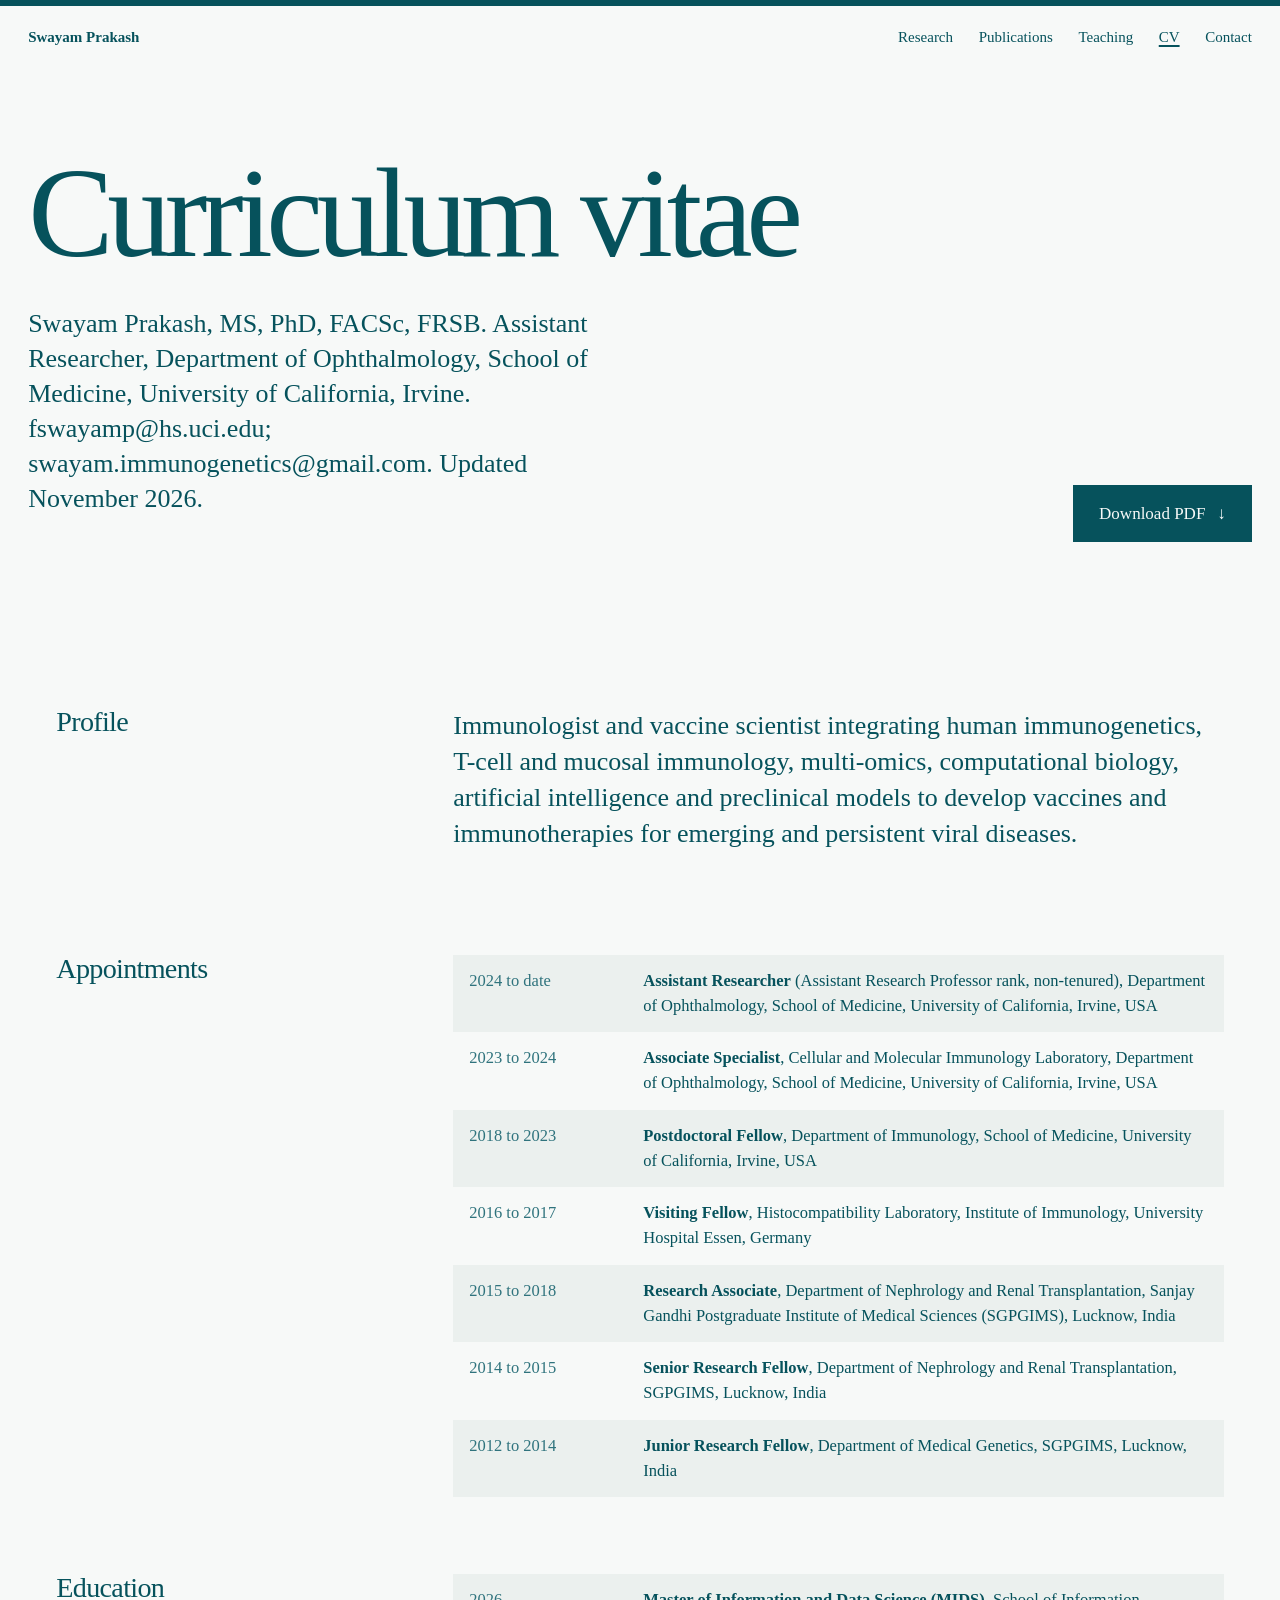
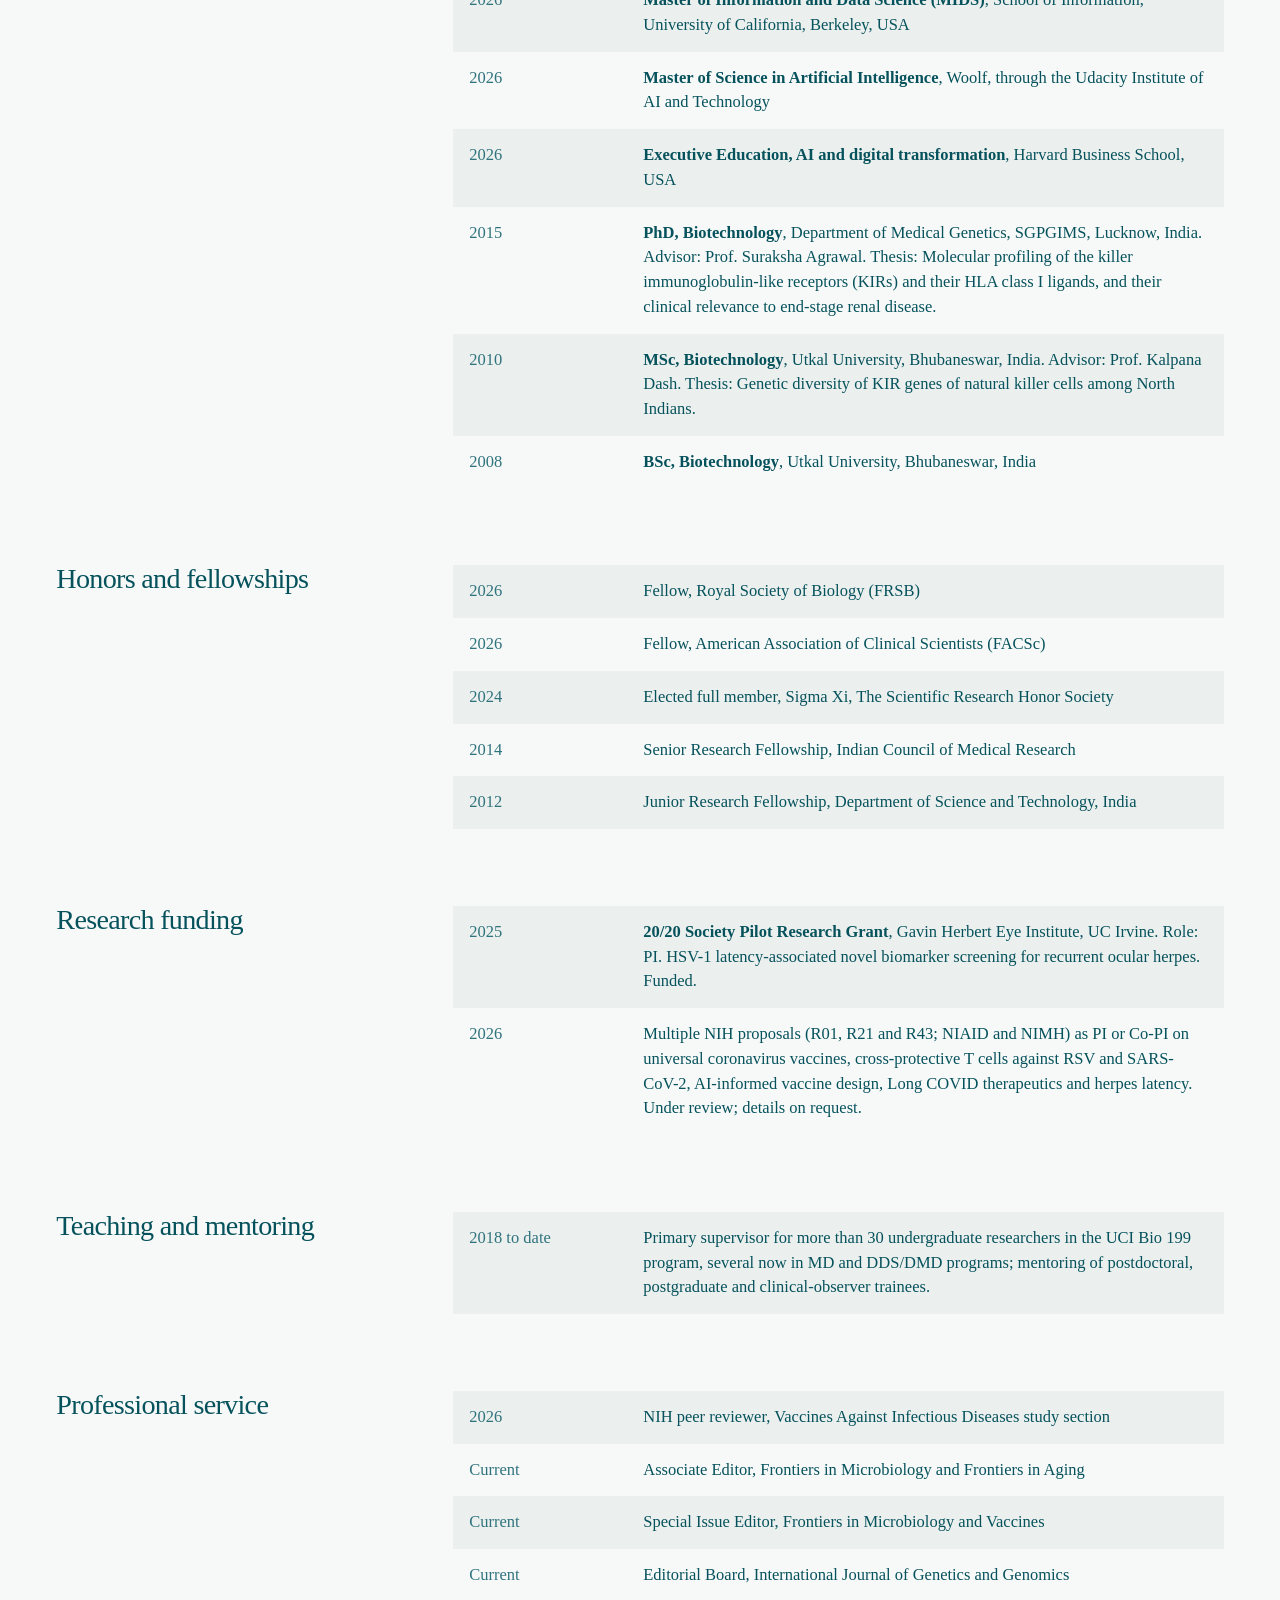
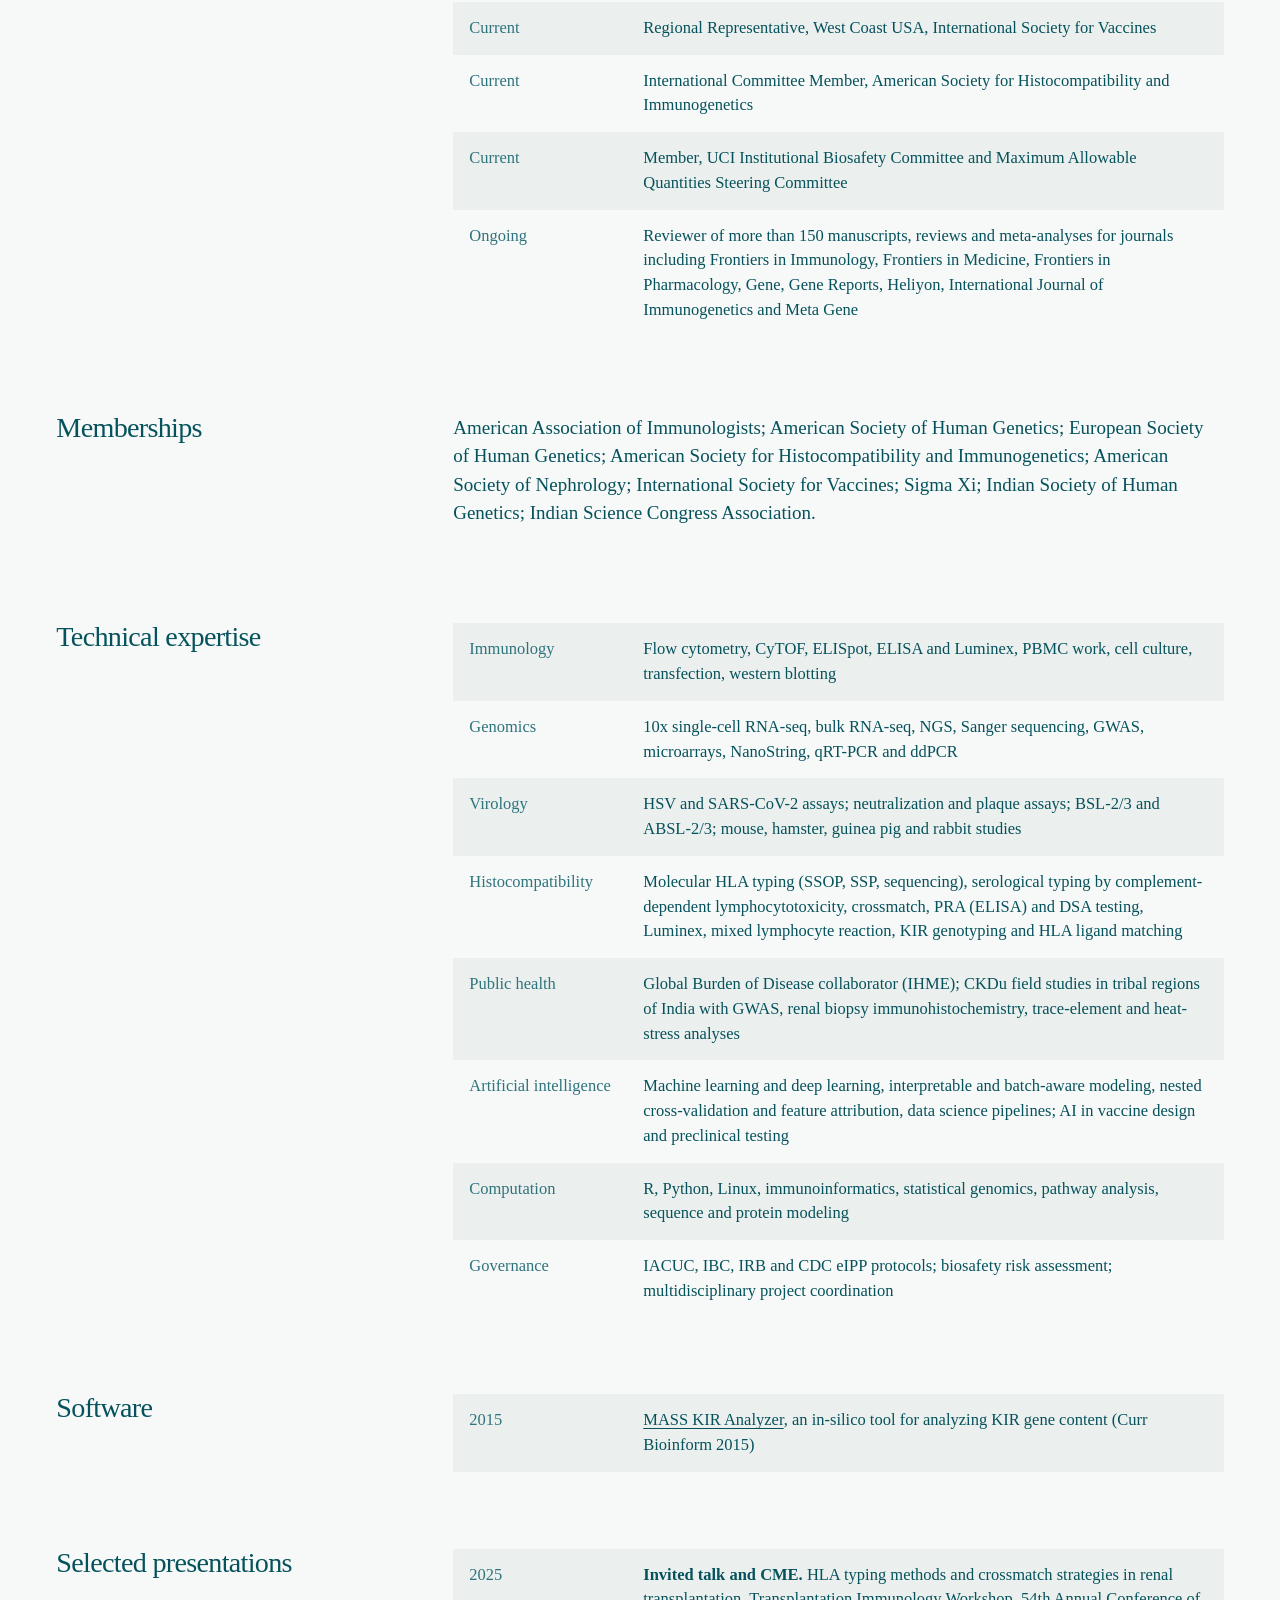
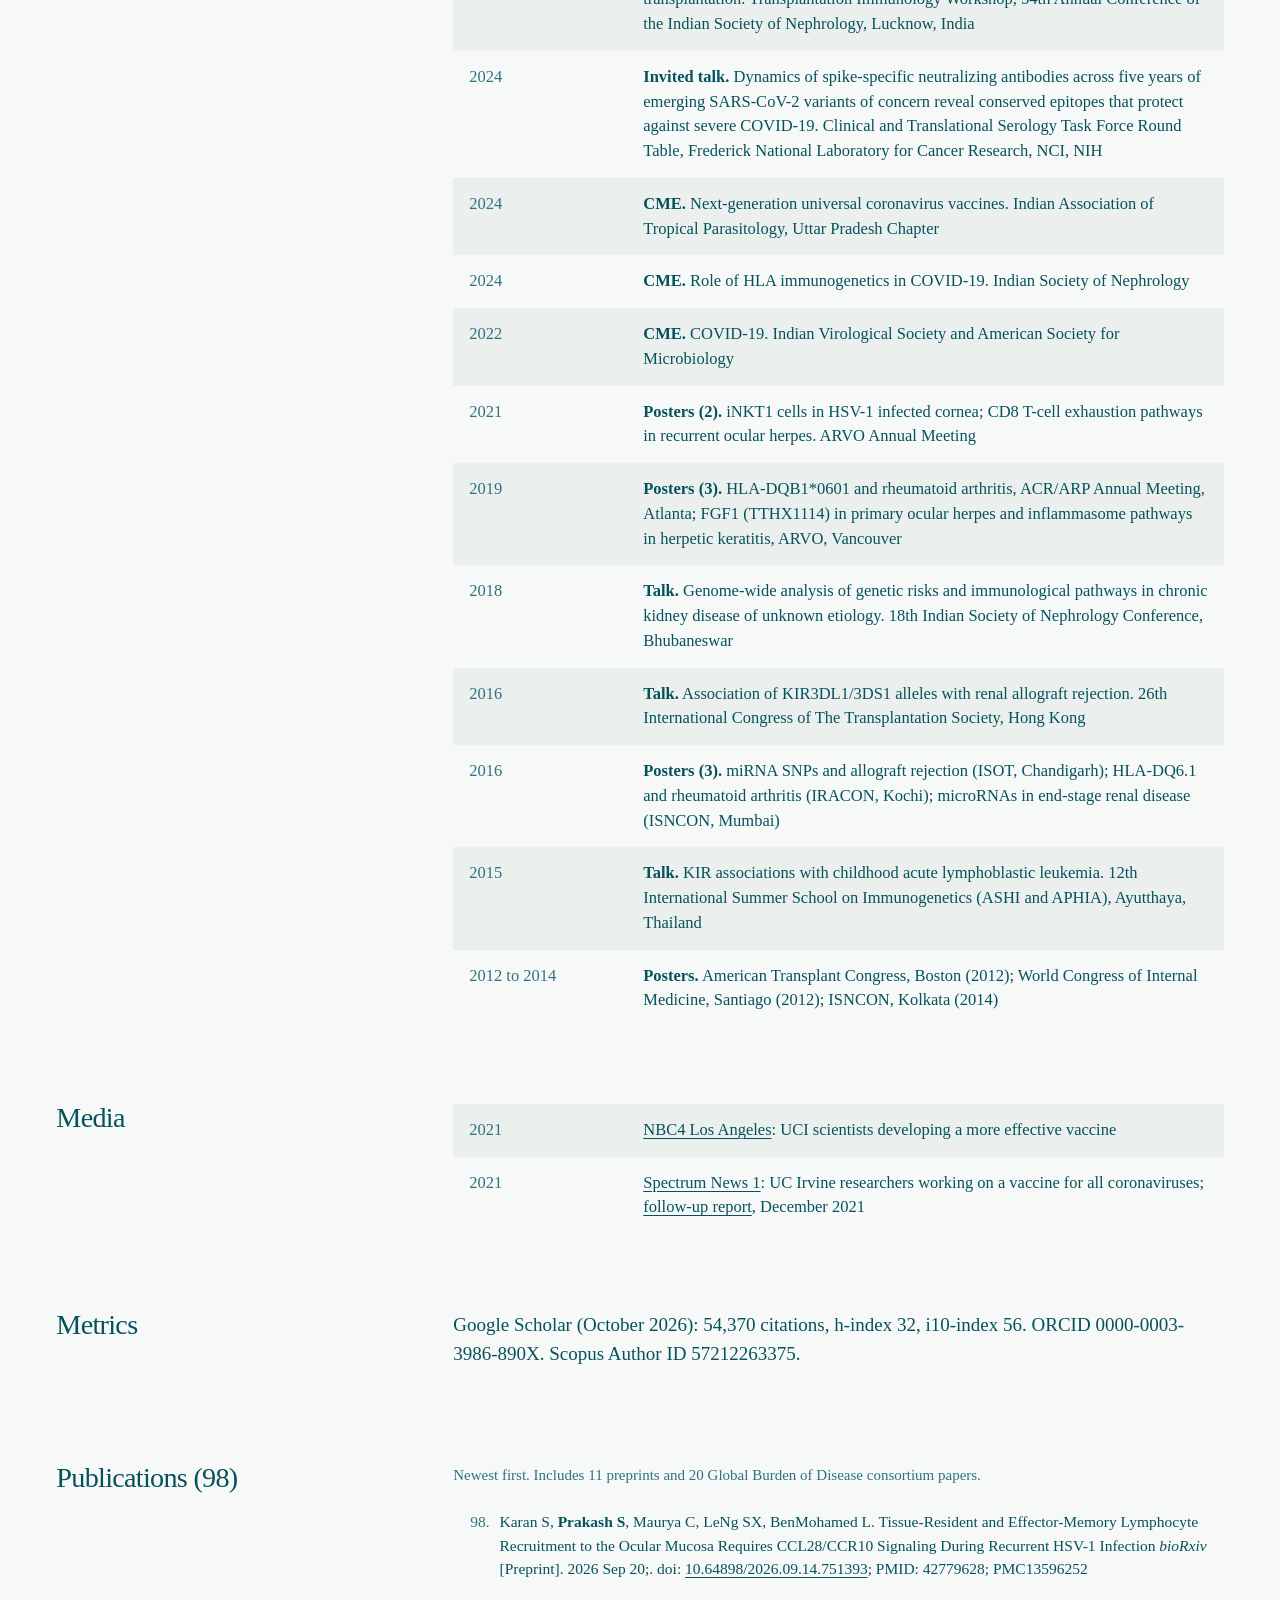
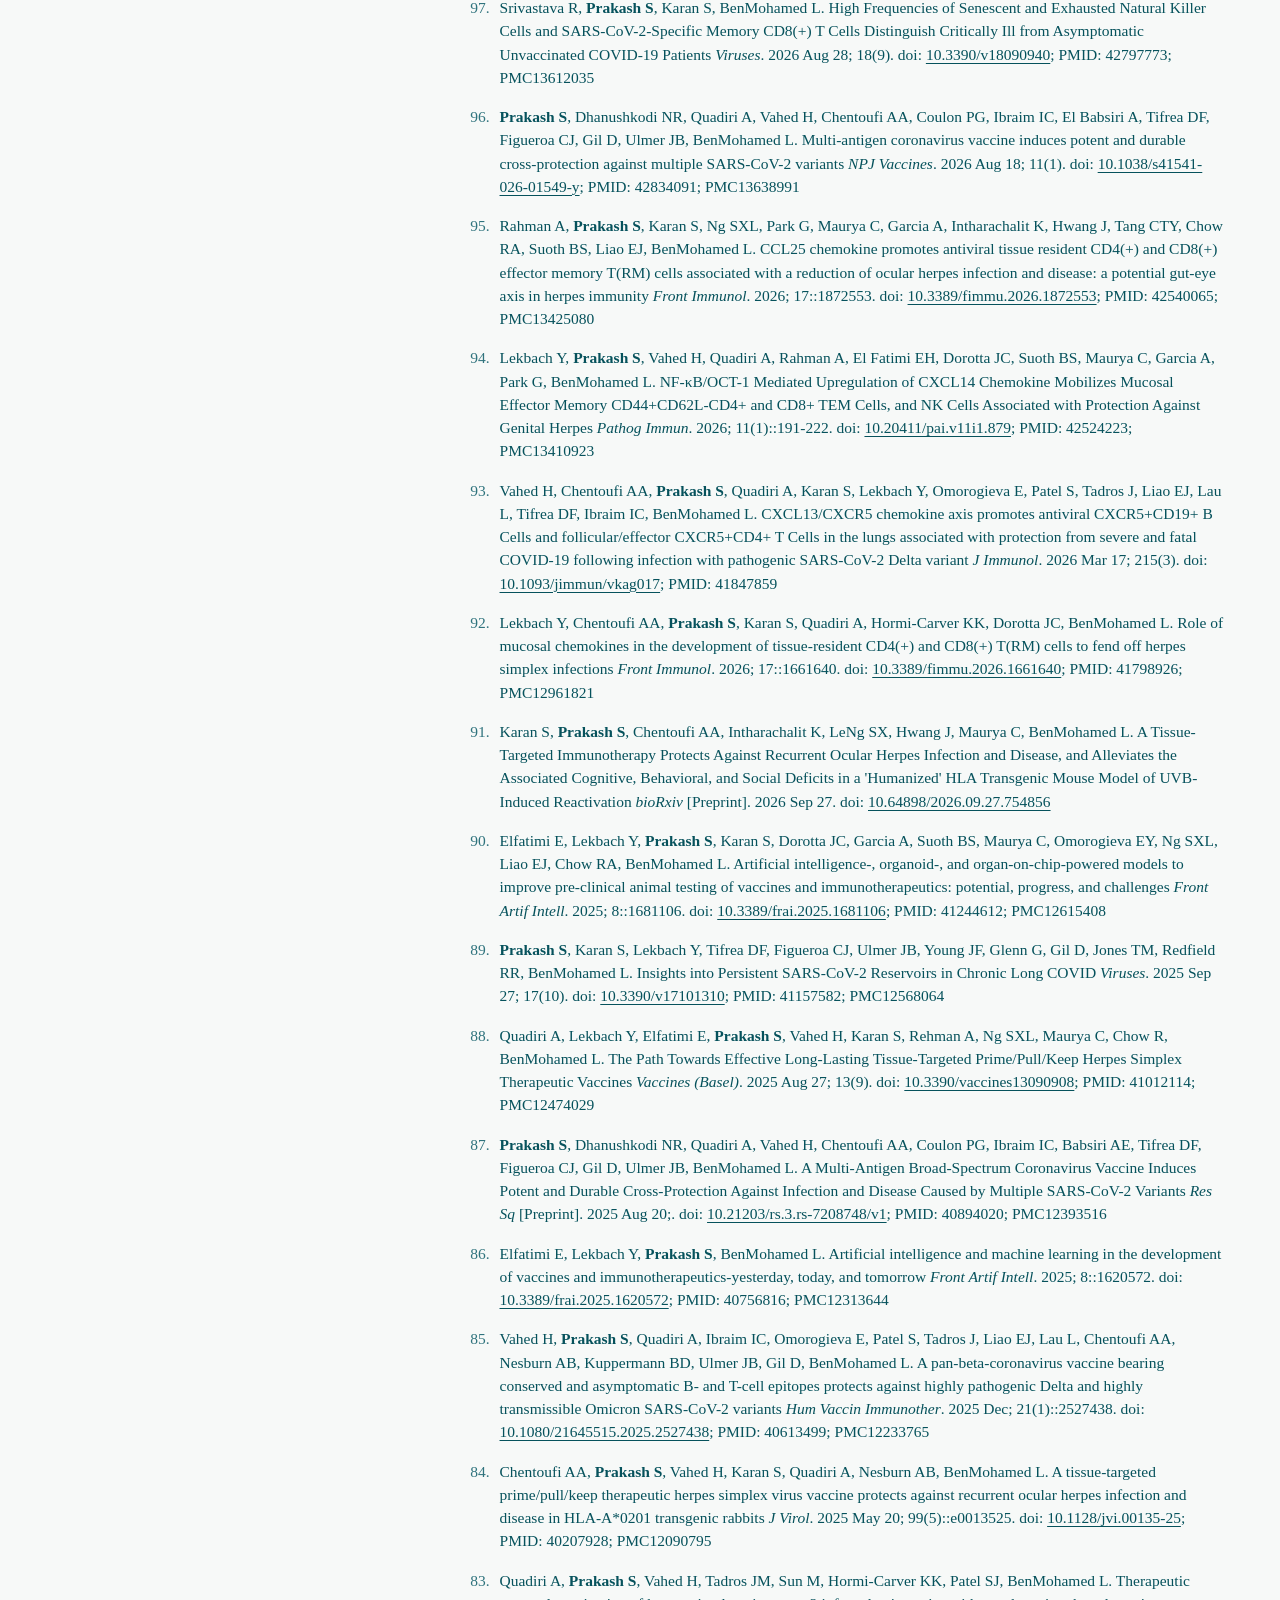
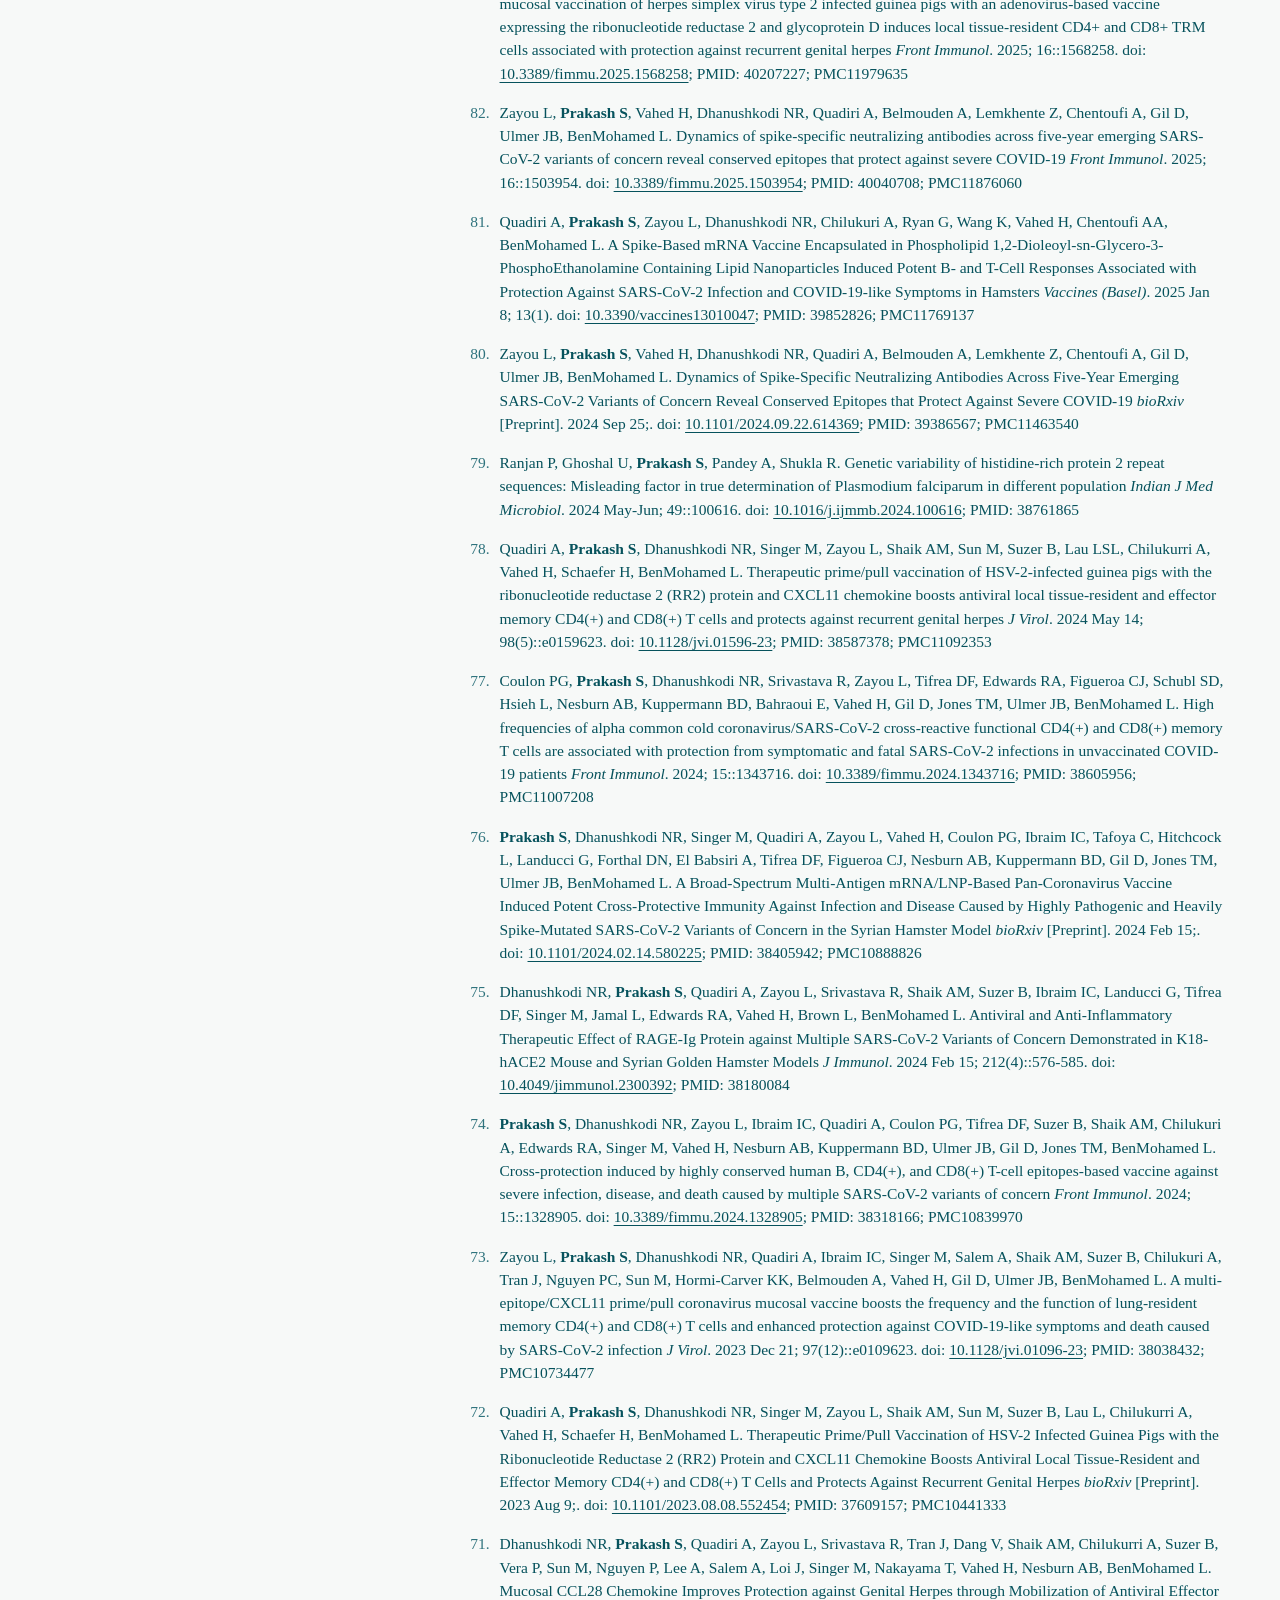
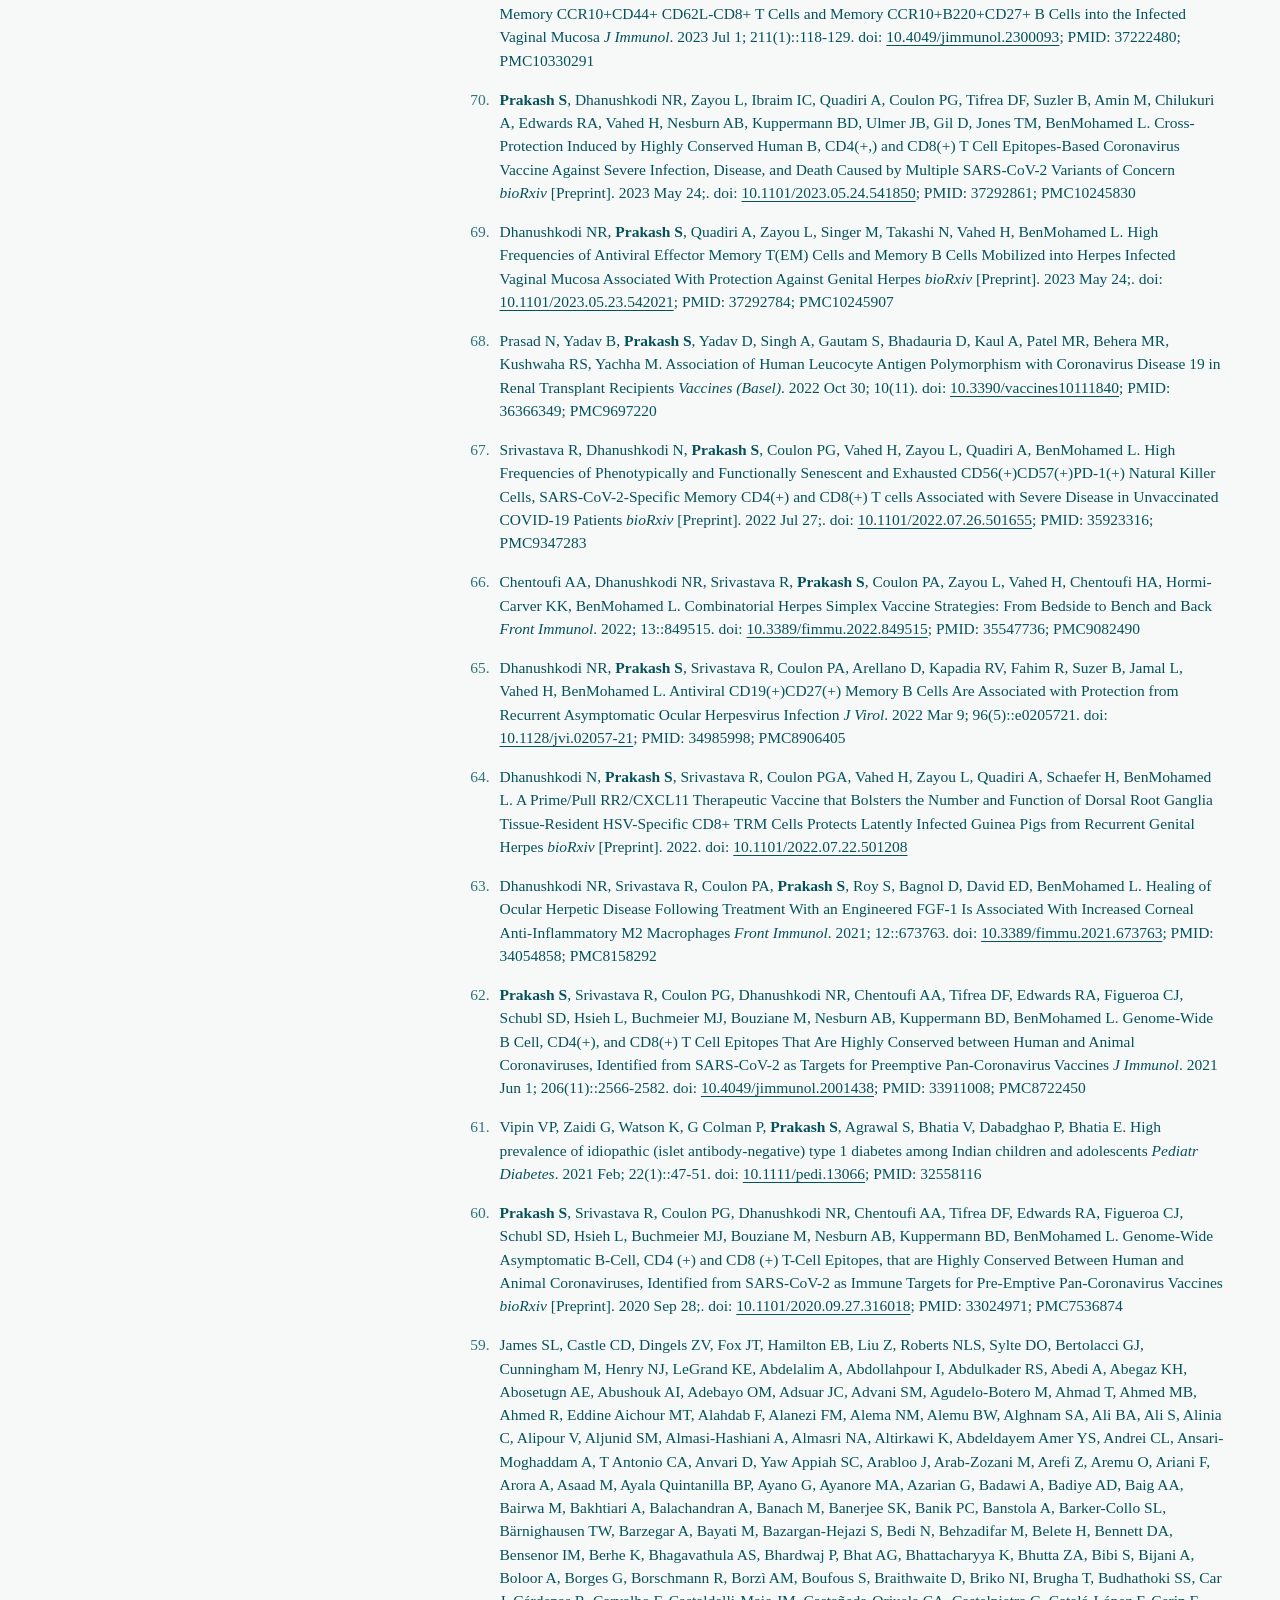
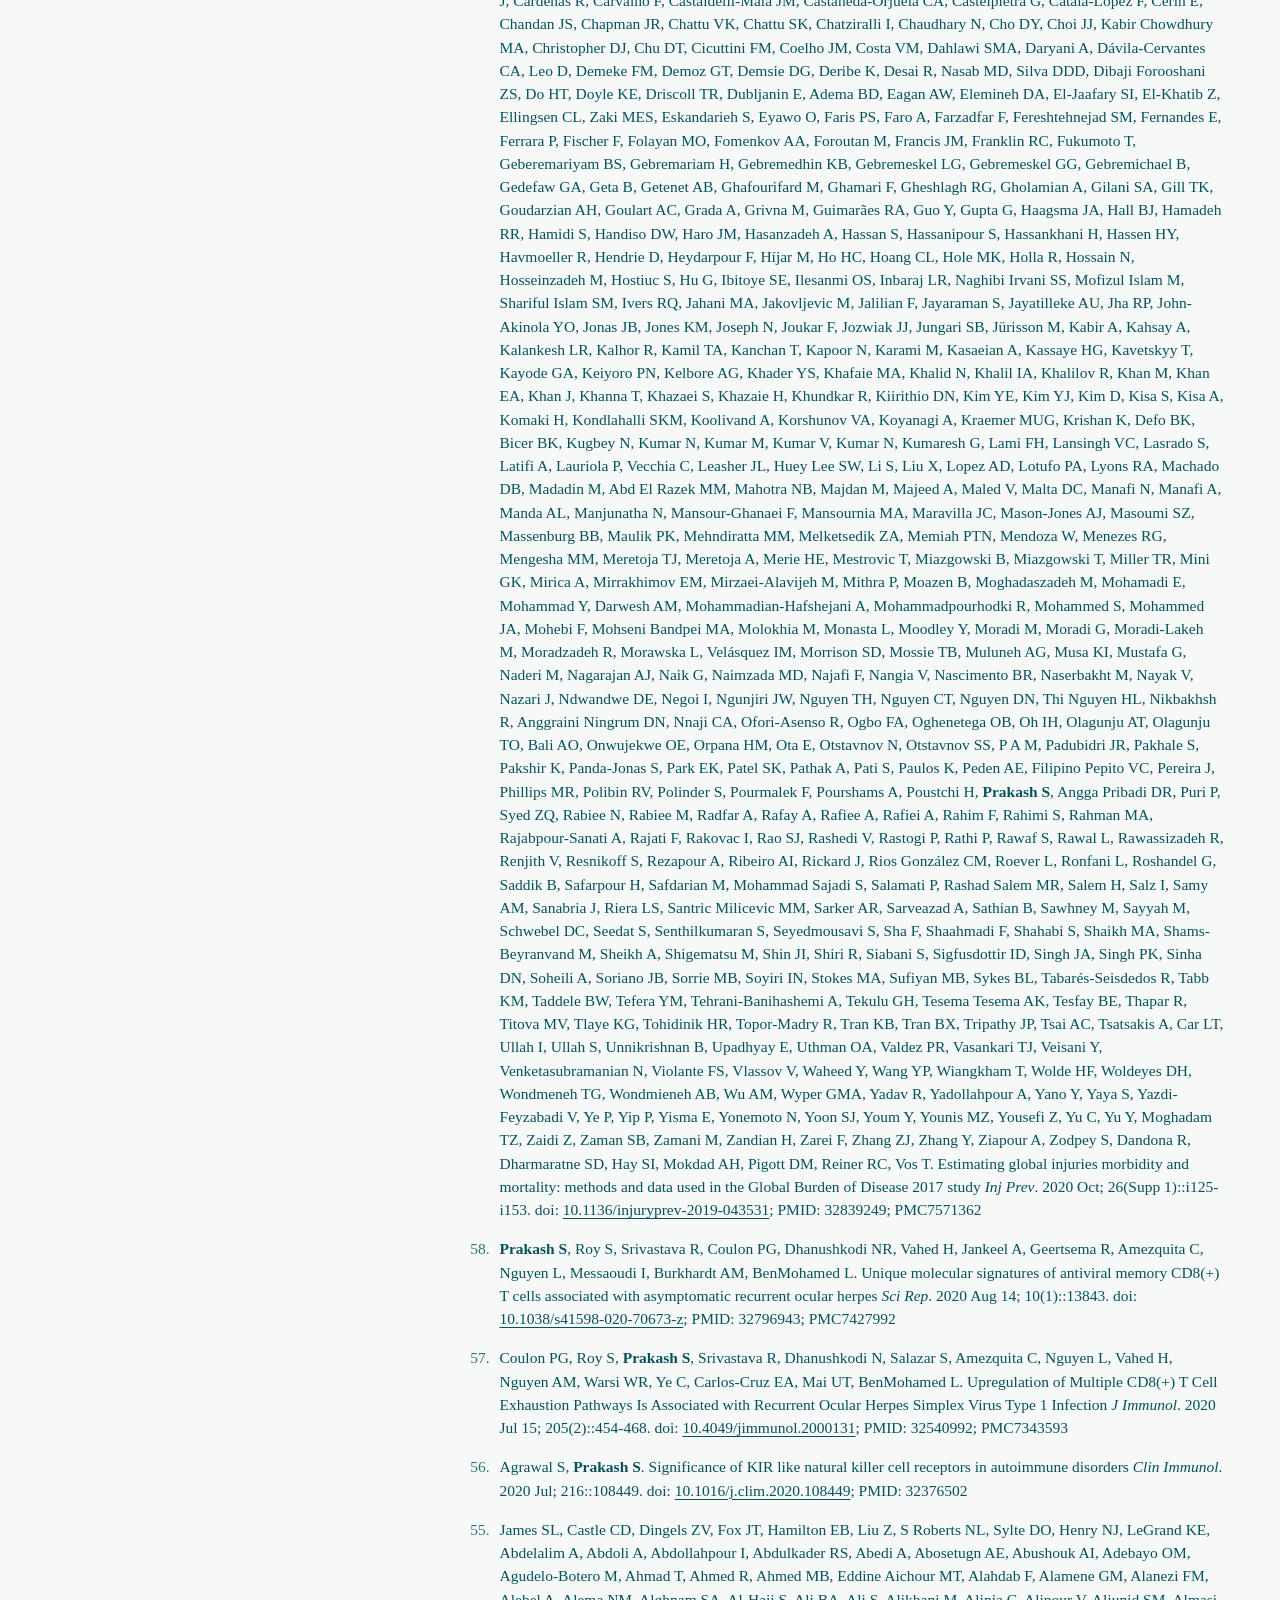
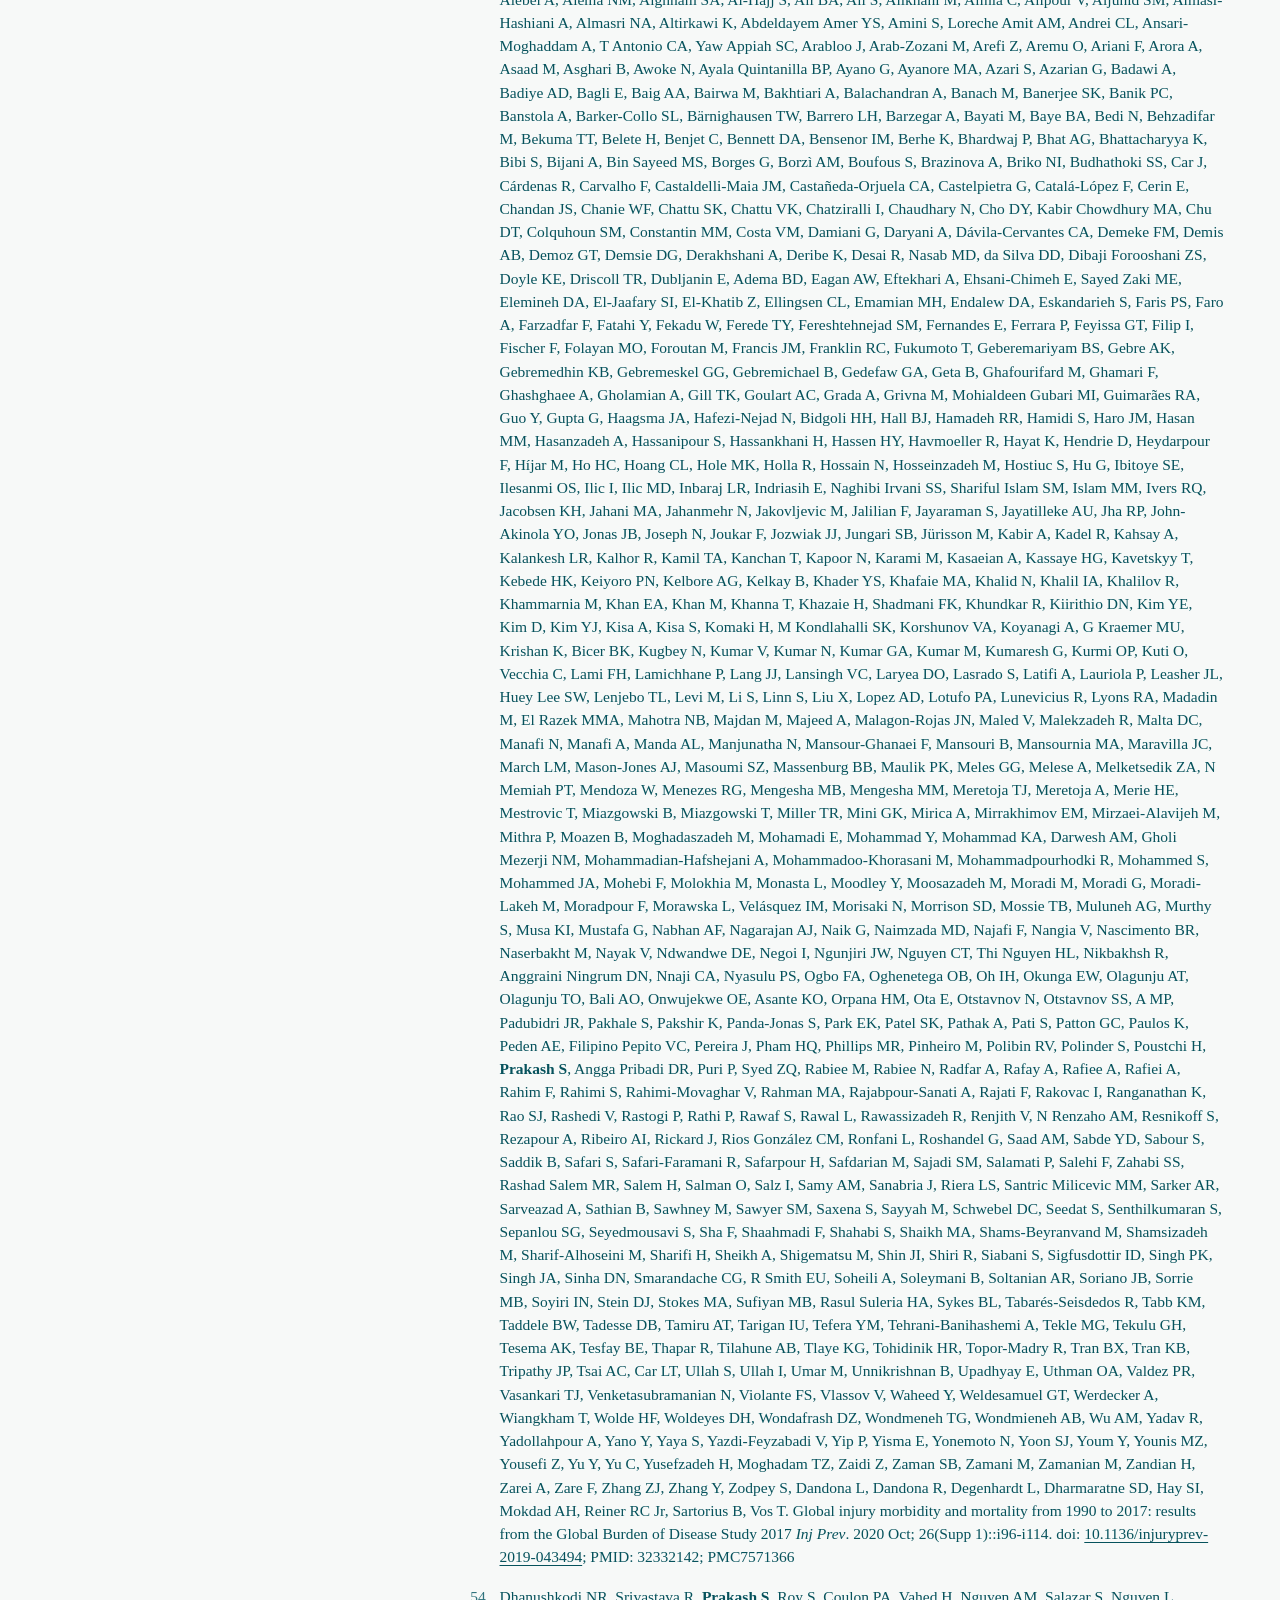
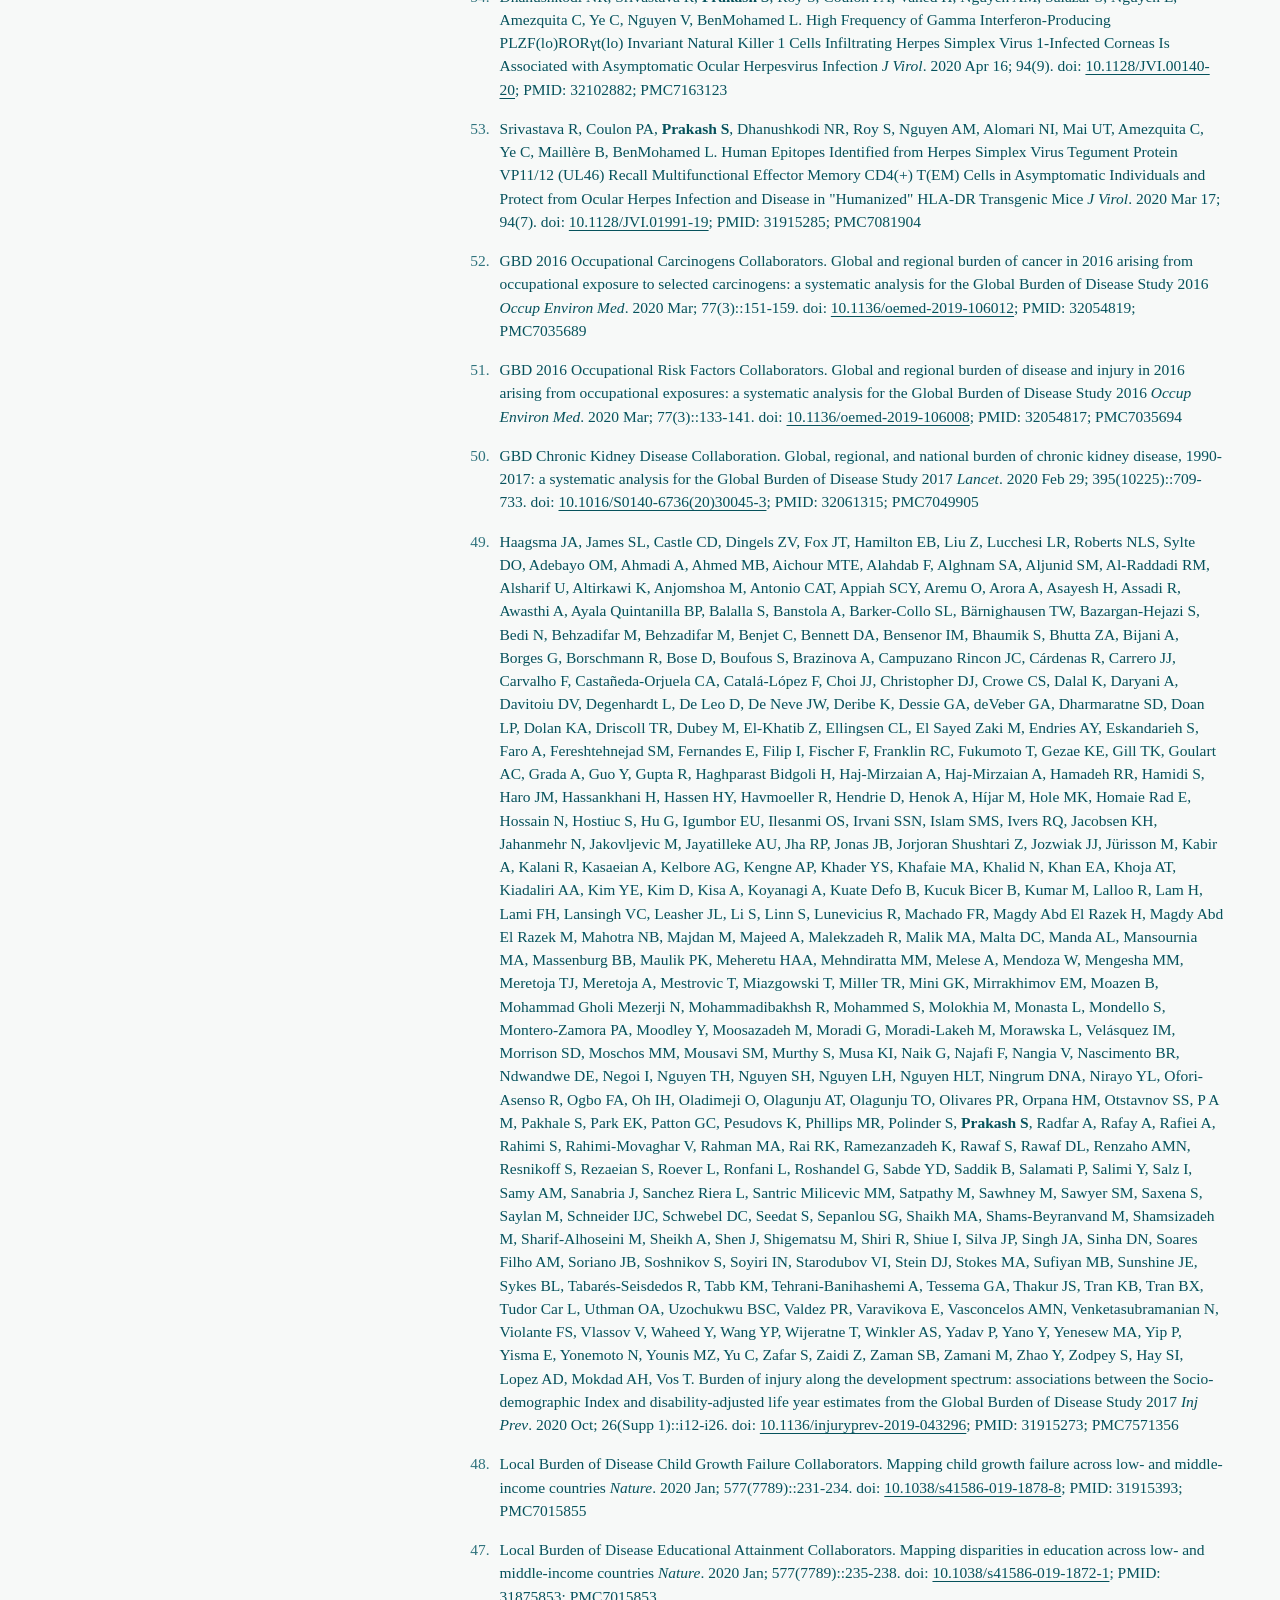
==== commit d416132e: "Add artificial intelligence and data science expertise and 2026 training" ====
--- a/cv.html
+++ b/cv.html
@@ -35,7 +35,7 @@
     <a class="btn rise no-print" href="assets/Swayam_Prakash_CV.pdf" download>Download PDF <span class="arr">&darr;</span></a>
   </div>
 </div>
-<div class="cv"><section class="cv-sec"><h2>Profile</h2><div><p class="cv-lede">Immunologist and vaccine scientist integrating human immunogenetics, T-cell and mucosal immunology, multi-omics, computational biology and preclinical models to develop vaccines and immunotherapies for emerging and persistent viral diseases.</p></div></section><section class="cv-sec"><h2>Appointments</h2><div><ul class="cv-list"><li><span class="when">2024 to date</span><span class="what"><b>Assistant Researcher</b> (Assistant Research Professor rank, non-tenured), Department of Ophthalmology, School of Medicine, University of California, Irvine, USA</span></li><li><span class="when">2023 to 2024</span><span class="what"><b>Associate Specialist</b>, Cellular and Molecular Immunology Laboratory, Department of Ophthalmology, School of Medicine, University of California, Irvine, USA</span></li><li><span class="when">2018 to 2023</span><span class="what"><b>Postdoctoral Fellow</b>, Department of Immunology, School of Medicine, University of California, Irvine, USA</span></li><li><span class="when">2016 to 2017</span><span class="what"><b>Visiting Fellow</b>, Histocompatibility Laboratory, Institute of Immunology, University Hospital Essen, Germany</span></li><li><span class="when">2015 to 2018</span><span class="what"><b>Research Associate</b>, Department of Nephrology and Renal Transplantation, Sanjay Gandhi Postgraduate Institute of Medical Sciences (SGPGIMS), Lucknow, India</span></li><li><span class="when">2014 to 2015</span><span class="what"><b>Senior Research Fellow</b>, Department of Nephrology and Renal Transplantation, SGPGIMS, Lucknow, India</span></li><li><span class="when">2012 to 2014</span><span class="what"><b>Junior Research Fellow</b>, Department of Medical Genetics, SGPGIMS, Lucknow, India</span></li></ul></div></section><section class="cv-sec"><h2>Education</h2><div><ul class="cv-list"><li><span class="when">2015</span><span class="what"><b>PhD, Biotechnology</b>, Department of Medical Genetics, SGPGIMS, Lucknow, India. Advisor: Prof. Suraksha Agrawal. Thesis: Molecular profiling of the killer immunoglobulin-like receptors (KIRs) and their HLA class I ligands, and their clinical relevance to end-stage renal disease.</span></li><li><span class="when">2010</span><span class="what"><b>MSc, Biotechnology</b>, Utkal University, Bhubaneswar, India. Advisor: Prof. Kalpana Dash. Thesis: Genetic diversity of KIR genes of natural killer cells among North Indians.</span></li><li><span class="when">2008</span><span class="what"><b>BSc, Biotechnology</b>, Utkal University, Bhubaneswar, India</span></li></ul></div></section><section class="cv-sec"><h2>Honors and fellowships</h2><div><ul class="cv-list"><li><span class="when">2026</span><span class="what">Fellow, Royal Society of Biology (FRSB)</span></li><li><span class="when">2026</span><span class="what">Fellow, American Association of Clinical Scientists (FACSc)</span></li><li><span class="when">2024</span><span class="what">Elected full member, Sigma Xi, The Scientific Research Honor Society</span></li><li><span class="when">2014</span><span class="what">Senior Research Fellowship, Indian Council of Medical Research</span></li><li><span class="when">2012</span><span class="what">Junior Research Fellowship, Department of Science and Technology, India</span></li></ul></div></section><section class="cv-sec"><h2>Research funding</h2><div><ul class="cv-list"><li><span class="when">2025</span><span class="what"><b>20/20 Society Pilot Research Grant</b>, Gavin Herbert Eye Institute, UC Irvine. Role: PI. HSV-1 latency-associated novel biomarker screening for recurrent ocular herpes. Funded.</span></li><li><span class="when">2026</span><span class="what">Multiple NIH proposals (R01, R21 and R43; NIAID and NIMH) as PI or Co-PI on universal coronavirus vaccines, cross-protective T cells against RSV and SARS-CoV-2, AI-informed vaccine design, Long COVID therapeutics and herpes latency. Under review; details on request.</span></li></ul></div></section><section class="cv-sec"><h2>Teaching and mentoring</h2><div><ul class="cv-list"><li><span class="when">2018 to date</span><span class="what">Primary supervisor for more than 30 undergraduate researchers in the UCI Bio 199 program, several now in MD and DDS/DMD programs; mentoring of postdoctoral, postgraduate and clinical-observer trainees.</span></li></ul></div></section><section class="cv-sec"><h2>Professional service</h2><div><ul class="cv-list"><li><span class="when">2026</span><span class="what">NIH peer reviewer, Vaccines Against Infectious Diseases study section</span></li><li><span class="when">Current</span><span class="what">Associate Editor, Frontiers in Microbiology and Frontiers in Aging</span></li><li><span class="when">Current</span><span class="what">Special Issue Editor, Frontiers in Microbiology and Vaccines</span></li><li><span class="when">Current</span><span class="what">Editorial Board, International Journal of Genetics and Genomics</span></li><li><span class="when">Current</span><span class="what">Regional Representative, West Coast USA, International Society for Vaccines</span></li><li><span class="when">Current</span><span class="what">International Committee Member, American Society for Histocompatibility and Immunogenetics</span></li><li><span class="when">Current</span><span class="what">Member, UCI Institutional Biosafety Committee and Maximum Allowable Quantities Steering Committee</span></li><li><span class="when">Ongoing</span><span class="what">Reviewer of more than 150 manuscripts, reviews and meta-analyses for journals including Frontiers in Immunology, Frontiers in Medicine, Frontiers in Pharmacology, Gene, Gene Reports, Heliyon, International Journal of Immunogenetics and Meta Gene</span></li></ul></div></section><section class="cv-sec"><h2>Memberships</h2><div><p>American Association of Immunologists; American Society of Human Genetics; European Society of Human Genetics; American Society for Histocompatibility and Immunogenetics; American Society of Nephrology; International Society for Vaccines; Sigma Xi; Indian Society of Human Genetics; Indian Science Congress Association.</p></div></section><section class="cv-sec"><h2>Technical expertise</h2><div><ul class="cv-list"><li><span class="when">Immunology</span><span class="what">Flow cytometry, CyTOF, ELISpot, ELISA and Luminex, PBMC work, cell culture, transfection, western blotting</span></li><li><span class="when">Genomics</span><span class="what">10x single-cell RNA-seq, bulk RNA-seq, NGS, Sanger sequencing, GWAS, microarrays, NanoString, qRT-PCR and ddPCR</span></li><li><span class="when">Virology</span><span class="what">HSV and SARS-CoV-2 assays; neutralization and plaque assays; BSL-2/3 and ABSL-2/3; mouse, hamster, guinea pig and rabbit studies</span></li><li><span class="when">Histocompatibility</span><span class="what">Molecular HLA typing (SSOP, SSP, sequencing), serological typing by complement-dependent lymphocytotoxicity, crossmatch, PRA (ELISA) and DSA testing, Luminex, mixed lymphocyte reaction, KIR genotyping and HLA ligand matching</span></li><li><span class="when">Public health</span><span class="what">Global Burden of Disease collaborator (IHME); CKDu field studies in tribal regions of India with GWAS, renal biopsy immunohistochemistry, trace-element and heat-stress analyses</span></li><li><span class="when">Computation</span><span class="what">R, Python, Linux, immunoinformatics, statistical genomics, pathway analysis, sequence and protein modeling, machine learning</span></li><li><span class="when">Governance</span><span class="what">IACUC, IBC, IRB and CDC eIPP protocols; biosafety risk assessment; multidisciplinary project coordination</span></li></ul></div></section><section class="cv-sec"><h2>Software</h2><div><ul class="cv-list"><li><span class="when">2015</span><span class="what"><a href="http://sourceforge.net/projects/masskiranalyzer/">MASS KIR Analyzer</a>, an in-silico tool for analyzing KIR gene content (Curr Bioinform 2015)</span></li></ul></div></section><section class="cv-sec"><h2>Selected presentations</h2><div><ul class="cv-list"><li><span class="when">2025</span><span class="what"><b>Invited talk and CME.</b> HLA typing methods and crossmatch strategies in renal transplantation. Transplantation Immunology Workshop, 54th Annual Conference of the Indian Society of Nephrology, Lucknow, India</span></li><li><span class="when">2024</span><span class="what"><b>Invited talk.</b> Dynamics of spike-specific neutralizing antibodies across five years of emerging SARS-CoV-2 variants of concern reveal conserved epitopes that protect against severe COVID-19. Clinical and Translational Serology Task Force Round Table, Frederick National Laboratory for Cancer Research, NCI, NIH</span></li><li><span class="when">2024</span><span class="what"><b>CME.</b> Next-generation universal coronavirus vaccines. Indian Association of Tropical Parasitology, Uttar Pradesh Chapter</span></li><li><span class="when">2024</span><span class="what"><b>CME.</b> Role of HLA immunogenetics in COVID-19. Indian Society of Nephrology</span></li><li><span class="when">2022</span><span class="what"><b>CME.</b> COVID-19. Indian Virological Society and American Society for Microbiology</span></li><li><span class="when">2021</span><span class="what"><b>Posters (2).</b> iNKT1 cells in HSV-1 infected cornea; CD8 T-cell exhaustion pathways in recurrent ocular herpes. ARVO Annual Meeting</span></li><li><span class="when">2019</span><span class="what"><b>Posters (3).</b> HLA-DQB1*0601 and rheumatoid arthritis, ACR/ARP Annual Meeting, Atlanta; FGF1 (TTHX1114) in primary ocular herpes and inflammasome pathways in herpetic keratitis, ARVO, Vancouver</span></li><li><span class="when">2018</span><span class="what"><b>Talk.</b> Genome-wide analysis of genetic risks and immunological pathways in chronic kidney disease of unknown etiology. 18th Indian Society of Nephrology Conference, Bhubaneswar</span></li><li><span class="when">2016</span><span class="what"><b>Talk.</b> Association of KIR3DL1/3DS1 alleles with renal allograft rejection. 26th International Congress of The Transplantation Society, Hong Kong</span></li><li><span class="when">2016</span><span class="what"><b>Posters (3).</b> miRNA SNPs and allograft rejection (ISOT, Chandigarh); HLA-DQ6.1 and rheumatoid arthritis (IRACON, Kochi); microRNAs in end-stage renal disease (ISNCON, Mumbai)</span></li><li><span class="when">2015</span><span class="what"><b>Talk.</b> KIR associations with childhood acute lymphoblastic leukemia. 12th International Summer School on Immunogenetics (ASHI and APHIA), Ayutthaya, Thailand</span></li><li><span class="when">2012 to 2014</span><span class="what"><b>Posters.</b> American Transplant Congress, Boston (2012); World Congress of Internal Medicine, Santiago (2012); ISNCON, Kolkata (2014)</span></li></ul></div></section><section class="cv-sec"><h2>Media</h2><div><ul class="cv-list"><li><span class="when">2021</span><span class="what"><a href="https://www.nbclosangeles.com/on-air/uci-scientists-developing-more-effective-vaccine/2510578/">NBC4 Los Angeles</a>: UCI scientists developing a more effective vaccine</span></li><li><span class="when">2021</span><span class="what"><a href="https://spectrumnews1.com/ca/orange-county/health/2021/01/28/uc-irvine-researchers-working-on-a-vaccine-for-all-coronaviruses">Spectrum News 1</a>: UC Irvine researchers working on a vaccine for all coronaviruses; <a href="https://spectrumnews1.com/ca/la-west/coronavirus/2021/12/26/uci-team-s-preemptive-covid-vaccine-candidate-has-promising-results">follow-up report</a>, December 2021</span></li></ul></div></section><section class="cv-sec"><h2>Metrics</h2><div><p>Google Scholar (October 2026): 54,370 citations, h-index 32, i10-index 56. ORCID 0000-0003-3986-890X. Scopus Author ID 57212263375.</p></div></section><section class="cv-sec" id="publications"><h2>Publications (98)</h2><div><p class="cv-note">Newest first. Includes 11 preprints and 20 Global Burden of Disease consortium papers.</p><ol class="cv-pubs" reversed><li>Karan S, <b>Prakash S</b>, Maurya C, LeNg SX, BenMohamed L. Tissue-Resident and Effector-Memory Lymphocyte Recruitment to the Ocular Mucosa Requires CCL28/CCR10 Signaling During Recurrent HSV-1 Infection <i>bioRxiv</i> [Preprint]. 2026 Sep 20;. doi: <a href="https://doi.org/10.64898/2026.09.14.751393">10.64898/2026.09.14.751393</a>; PMID: 42779628; PMC13596252</li><li>Srivastava R, <b>Prakash S</b>, Karan S, BenMohamed L. High Frequencies of Senescent and Exhausted Natural Killer Cells and SARS-CoV-2-Specific Memory CD8(+) T Cells Distinguish Critically Ill from Asymptomatic Unvaccinated COVID-19 Patients <i>Viruses</i>. 2026 Aug 28; 18(9). doi: <a href="https://doi.org/10.3390/v18090940">10.3390/v18090940</a>; PMID: 42797773; PMC13612035</li><li><b>Prakash S</b>, Dhanushkodi NR, Quadiri A, Vahed H, Chentoufi AA, Coulon PG, Ibraim IC, El Babsiri A, Tifrea DF, Figueroa CJ, Gil D, Ulmer JB, BenMohamed L. Multi-antigen coronavirus vaccine induces potent and durable cross-protection against multiple SARS-CoV-2 variants <i>NPJ Vaccines</i>. 2026 Aug 18; 11(1). doi: <a href="https://doi.org/10.1038/s41541-026-01549-y">10.1038/s41541-026-01549-y</a>; PMID: 42834091; PMC13638991</li><li>Rahman A, <b>Prakash S</b>, Karan S, Ng SXL, Park G, Maurya C, Garcia A, Intharachalit K, Hwang J, Tang CTY, Chow RA, Suoth BS, Liao EJ, BenMohamed L. CCL25 chemokine promotes antiviral tissue resident CD4(+) and CD8(+) effector memory T(RM) cells associated with a reduction of ocular herpes infection and disease: a potential gut-eye axis in herpes immunity <i>Front Immunol</i>. 2026; 17::1872553. doi: <a href="https://doi.org/10.3389/fimmu.2026.1872553">10.3389/fimmu.2026.1872553</a>; PMID: 42540065; PMC13425080</li><li>Lekbach Y, <b>Prakash S</b>, Vahed H, Quadiri A, Rahman A, El Fatimi EH, Dorotta JC, Suoth BS, Maurya C, Garcia A, Park G, BenMohamed L. NF-κB/OCT-1 Mediated Upregulation of CXCL14 Chemokine Mobilizes Mucosal Effector Memory CD44+CD62L-CD4+ and CD8+ TEM Cells, and NK Cells Associated with Protection Against Genital Herpes <i>Pathog Immun</i>. 2026; 11(1)::191-222. doi: <a href="https://doi.org/10.20411/pai.v11i1.879">10.20411/pai.v11i1.879</a>; PMID: 42524223; PMC13410923</li><li>Vahed H, Chentoufi AA, <b>Prakash S</b>, Quadiri A, Karan S, Lekbach Y, Omorogieva E, Patel S, Tadros J, Liao EJ, Lau L, Tifrea DF, Ibraim IC, BenMohamed L. CXCL13/CXCR5 chemokine axis promotes antiviral CXCR5+CD19+ B Cells and follicular/effector CXCR5+CD4+ T Cells in the lungs associated with protection from severe and fatal COVID-19 following infection with pathogenic SARS-CoV-2 Delta variant <i>J Immunol</i>. 2026 Mar 17; 215(3). doi: <a href="https://doi.org/10.1093/jimmun/vkag017">10.1093/jimmun/vkag017</a>; PMID: 41847859</li><li>Lekbach Y, Chentoufi AA, <b>Prakash S</b>, Karan S, Quadiri A, Hormi-Carver KK, Dorotta JC, BenMohamed L. Role of mucosal chemokines in the development of tissue-resident CD4(+) and CD8(+) T(RM) cells to fend off herpes simplex infections <i>Front Immunol</i>. 2026; 17::1661640. doi: <a href="https://doi.org/10.3389/fimmu.2026.1661640">10.3389/fimmu.2026.1661640</a>; PMID: 41798926; PMC12961821</li><li>Karan S, <b>Prakash S</b>, Chentoufi AA, Intharachalit K, LeNg SX, Hwang J, Maurya C, BenMohamed L. A Tissue-Targeted Immunotherapy Protects Against Recurrent Ocular Herpes Infection and Disease, and Alleviates the Associated Cognitive, Behavioral, and Social Deficits in a &#x27;Humanized&#x27; HLA Transgenic Mouse Model of UVB-Induced Reactivation <i>bioRxiv</i> [Preprint]. 2026 Sep 27. doi: <a href="https://doi.org/10.64898/2026.09.27.754856">10.64898/2026.09.27.754856</a></li><li>Elfatimi E, Lekbach Y, <b>Prakash S</b>, Karan S, Dorotta JC, Garcia A, Suoth BS, Maurya C, Omorogieva EY, Ng SXL, Liao EJ, Chow RA, BenMohamed L. Artificial intelligence-, organoid-, and organ-on-chip-powered models to improve pre-clinical animal testing of vaccines and immunotherapeutics: potential, progress, and challenges <i>Front Artif Intell</i>. 2025; 8::1681106. doi: <a href="https://doi.org/10.3389/frai.2025.1681106">10.3389/frai.2025.1681106</a>; PMID: 41244612; PMC12615408</li><li><b>Prakash S</b>, Karan S, Lekbach Y, Tifrea DF, Figueroa CJ, Ulmer JB, Young JF, Glenn G, Gil D, Jones TM, Redfield RR, BenMohamed L. Insights into Persistent SARS-CoV-2 Reservoirs in Chronic Long COVID <i>Viruses</i>. 2025 Sep 27; 17(10). doi: <a href="https://doi.org/10.3390/v17101310">10.3390/v17101310</a>; PMID: 41157582; PMC12568064</li><li>Quadiri A, Lekbach Y, Elfatimi E, <b>Prakash S</b>, Vahed H, Karan S, Rehman A, Ng SXL, Maurya C, Chow R, BenMohamed L. The Path Towards Effective Long-Lasting Tissue-Targeted Prime/Pull/Keep Herpes Simplex Therapeutic Vaccines <i>Vaccines (Basel)</i>. 2025 Aug 27; 13(9). doi: <a href="https://doi.org/10.3390/vaccines13090908">10.3390/vaccines13090908</a>; PMID: 41012114; PMC12474029</li><li><b>Prakash S</b>, Dhanushkodi NR, Quadiri A, Vahed H, Chentoufi AA, Coulon PG, Ibraim IC, Babsiri AE, Tifrea DF, Figueroa CJ, Gil D, Ulmer JB, BenMohamed L. A Multi-Antigen Broad-Spectrum Coronavirus Vaccine Induces Potent and Durable Cross-Protection Against Infection and Disease Caused by Multiple SARS-CoV-2 Variants <i>Res Sq</i> [Preprint]. 2025 Aug 20;. doi: <a href="https://doi.org/10.21203/rs.3.rs-7208748/v1">10.21203/rs.3.rs-7208748/v1</a>; PMID: 40894020; PMC12393516</li><li>Elfatimi E, Lekbach Y, <b>Prakash S</b>, BenMohamed L. Artificial intelligence and machine learning in the development of vaccines and immunotherapeutics-yesterday, today, and tomorrow <i>Front Artif Intell</i>. 2025; 8::1620572. doi: <a href="https://doi.org/10.3389/frai.2025.1620572">10.3389/frai.2025.1620572</a>; PMID: 40756816; PMC12313644</li><li>Vahed H, <b>Prakash S</b>, Quadiri A, Ibraim IC, Omorogieva E, Patel S, Tadros J, Liao EJ, Lau L, Chentoufi AA, Nesburn AB, Kuppermann BD, Ulmer JB, Gil D, BenMohamed L. A pan-beta-coronavirus vaccine bearing conserved and asymptomatic B- and T-cell epitopes protects against highly pathogenic Delta and highly transmissible Omicron SARS-CoV-2 variants <i>Hum Vaccin Immunother</i>. 2025 Dec; 21(1)::2527438. doi: <a href="https://doi.org/10.1080/21645515.2025.2527438">10.1080/21645515.2025.2527438</a>; PMID: 40613499; PMC12233765</li><li>Chentoufi AA, <b>Prakash S</b>, Vahed H, Karan S, Quadiri A, Nesburn AB, BenMohamed L. A tissue-targeted prime/pull/keep therapeutic herpes simplex virus vaccine protects against recurrent ocular herpes infection and disease in HLA-A*0201 transgenic rabbits <i>J Virol</i>. 2025 May 20; 99(5)::e0013525. doi: <a href="https://doi.org/10.1128/jvi.00135-25">10.1128/jvi.00135-25</a>; PMID: 40207928; PMC12090795</li><li>Quadiri A, <b>Prakash S</b>, Vahed H, Tadros JM, Sun M, Hormi-Carver KK, Patel SJ, BenMohamed L. Therapeutic mucosal vaccination of herpes simplex virus type 2 infected guinea pigs with an adenovirus-based vaccine expressing the ribonucleotide reductase 2 and glycoprotein D induces local tissue-resident CD4+ and CD8+ TRM cells associated with protection against recurrent genital herpes <i>Front Immunol</i>. 2025; 16::1568258. doi: <a href="https://doi.org/10.3389/fimmu.2025.1568258">10.3389/fimmu.2025.1568258</a>; PMID: 40207227; PMC11979635</li><li>Zayou L, <b>Prakash S</b>, Vahed H, Dhanushkodi NR, Quadiri A, Belmouden A, Lemkhente Z, Chentoufi A, Gil D, Ulmer JB, BenMohamed L. Dynamics of spike-specific neutralizing antibodies across five-year emerging SARS-CoV-2 variants of concern reveal conserved epitopes that protect against severe COVID-19 <i>Front Immunol</i>. 2025; 16::1503954. doi: <a href="https://doi.org/10.3389/fimmu.2025.1503954">10.3389/fimmu.2025.1503954</a>; PMID: 40040708; PMC11876060</li><li>Quadiri A, <b>Prakash S</b>, Zayou L, Dhanushkodi NR, Chilukuri A, Ryan G, Wang K, Vahed H, Chentoufi AA, BenMohamed L. A Spike-Based mRNA Vaccine Encapsulated in Phospholipid 1,2-Dioleoyl-sn-Glycero-3-PhosphoEthanolamine Containing Lipid Nanoparticles Induced Potent B- and T-Cell Responses Associated with Protection Against SARS-CoV-2 Infection and COVID-19-like Symptoms in Hamsters <i>Vaccines (Basel)</i>. 2025 Jan 8; 13(1). doi: <a href="https://doi.org/10.3390/vaccines13010047">10.3390/vaccines13010047</a>; PMID: 39852826; PMC11769137</li><li>Zayou L, <b>Prakash S</b>, Vahed H, Dhanushkodi NR, Quadiri A, Belmouden A, Lemkhente Z, Chentoufi A, Gil D, Ulmer JB, BenMohamed L. Dynamics of Spike-Specific Neutralizing Antibodies Across Five-Year Emerging SARS-CoV-2 Variants of Concern Reveal Conserved Epitopes that Protect Against Severe COVID-19 <i>bioRxiv</i> [Preprint]. 2024 Sep 25;. doi: <a href="https://doi.org/10.1101/2024.09.22.614369">10.1101/2024.09.22.614369</a>; PMID: 39386567; PMC11463540</li><li>Ranjan P, Ghoshal U, <b>Prakash S</b>, Pandey A, Shukla R. Genetic variability of histidine-rich protein 2 repeat sequences: Misleading factor in true determination of Plasmodium falciparum in different population <i>Indian J Med Microbiol</i>. 2024 May-Jun; 49::100616. doi: <a href="https://doi.org/10.1016/j.ijmmb.2024.100616">10.1016/j.ijmmb.2024.100616</a>; PMID: 38761865</li><li>Quadiri A, <b>Prakash S</b>, Dhanushkodi NR, Singer M, Zayou L, Shaik AM, Sun M, Suzer B, Lau LSL, Chilukurri A, Vahed H, Schaefer H, BenMohamed L. Therapeutic prime/pull vaccination of HSV-2-infected guinea pigs with the ribonucleotide reductase 2 (RR2) protein and CXCL11 chemokine boosts antiviral local tissue-resident and effector memory CD4(+) and CD8(+) T cells and protects against recurrent genital herpes <i>J Virol</i>. 2024 May 14; 98(5)::e0159623. doi: <a href="https://doi.org/10.1128/jvi.01596-23">10.1128/jvi.01596-23</a>; PMID: 38587378; PMC11092353</li><li>Coulon PG, <b>Prakash S</b>, Dhanushkodi NR, Srivastava R, Zayou L, Tifrea DF, Edwards RA, Figueroa CJ, Schubl SD, Hsieh L, Nesburn AB, Kuppermann BD, Bahraoui E, Vahed H, Gil D, Jones TM, Ulmer JB, BenMohamed L. High frequencies of alpha common cold coronavirus/SARS-CoV-2 cross-reactive functional CD4(+) and CD8(+) memory T cells are associated with protection from symptomatic and fatal SARS-CoV-2 infections in unvaccinated COVID-19 patients <i>Front Immunol</i>. 2024; 15::1343716. doi: <a href="https://doi.org/10.3389/fimmu.2024.1343716">10.3389/fimmu.2024.1343716</a>; PMID: 38605956; PMC11007208</li><li><b>Prakash S</b>, Dhanushkodi NR, Singer M, Quadiri A, Zayou L, Vahed H, Coulon PG, Ibraim IC, Tafoya C, Hitchcock L, Landucci G, Forthal DN, El Babsiri A, Tifrea DF, Figueroa CJ, Nesburn AB, Kuppermann BD, Gil D, Jones TM, Ulmer JB, BenMohamed L. A Broad-Spectrum Multi-Antigen mRNA/LNP-Based Pan-Coronavirus Vaccine Induced Potent Cross-Protective Immunity Against Infection and Disease Caused by Highly Pathogenic and Heavily Spike-Mutated SARS-CoV-2 Variants of Concern in the Syrian Hamster Model <i>bioRxiv</i> [Preprint]. 2024 Feb 15;. doi: <a href="https://doi.org/10.1101/2024.02.14.580225">10.1101/2024.02.14.580225</a>; PMID: 38405942; PMC10888826</li><li>Dhanushkodi NR, <b>Prakash S</b>, Quadiri A, Zayou L, Srivastava R, Shaik AM, Suzer B, Ibraim IC, Landucci G, Tifrea DF, Singer M, Jamal L, Edwards RA, Vahed H, Brown L, BenMohamed L. Antiviral and Anti-Inflammatory Therapeutic Effect of RAGE-Ig Protein against Multiple SARS-CoV-2 Variants of Concern Demonstrated in K18-hACE2 Mouse and Syrian Golden Hamster Models <i>J Immunol</i>. 2024 Feb 15; 212(4)::576-585. doi: <a href="https://doi.org/10.4049/jimmunol.2300392">10.4049/jimmunol.2300392</a>; PMID: 38180084</li><li><b>Prakash S</b>, Dhanushkodi NR, Zayou L, Ibraim IC, Quadiri A, Coulon PG, Tifrea DF, Suzer B, Shaik AM, Chilukuri A, Edwards RA, Singer M, Vahed H, Nesburn AB, Kuppermann BD, Ulmer JB, Gil D, Jones TM, BenMohamed L. Cross-protection induced by highly conserved human B, CD4(+), and CD8(+) T-cell epitopes-based vaccine against severe infection, disease, and death caused by multiple SARS-CoV-2 variants of concern <i>Front Immunol</i>. 2024; 15::1328905. doi: <a href="https://doi.org/10.3389/fimmu.2024.1328905">10.3389/fimmu.2024.1328905</a>; PMID: 38318166; PMC10839970</li><li>Zayou L, <b>Prakash S</b>, Dhanushkodi NR, Quadiri A, Ibraim IC, Singer M, Salem A, Shaik AM, Suzer B, Chilukuri A, Tran J, Nguyen PC, Sun M, Hormi-Carver KK, Belmouden A, Vahed H, Gil D, Ulmer JB, BenMohamed L. A multi-epitope/CXCL11 prime/pull coronavirus mucosal vaccine boosts the frequency and the function of lung-resident memory CD4(+) and CD8(+) T cells and enhanced protection against COVID-19-like symptoms and death caused by SARS-CoV-2 infection <i>J Virol</i>. 2023 Dec 21; 97(12)::e0109623. doi: <a href="https://doi.org/10.1128/jvi.01096-23">10.1128/jvi.01096-23</a>; PMID: 38038432; PMC10734477</li><li>Quadiri A, <b>Prakash S</b>, Dhanushkodi NR, Singer M, Zayou L, Shaik AM, Sun M, Suzer B, Lau L, Chilukurri A, Vahed H, Schaefer H, BenMohamed L. Therapeutic Prime/Pull Vaccination of HSV-2 Infected Guinea Pigs with the Ribonucleotide Reductase 2 (RR2) Protein and CXCL11 Chemokine Boosts Antiviral Local Tissue-Resident and Effector Memory CD4(+) and CD8(+) T Cells and Protects Against Recurrent Genital Herpes <i>bioRxiv</i> [Preprint]. 2023 Aug 9;. doi: <a href="https://doi.org/10.1101/2023.08.08.552454">10.1101/2023.08.08.552454</a>; PMID: 37609157; PMC10441333</li><li>Dhanushkodi NR, <b>Prakash S</b>, Quadiri A, Zayou L, Srivastava R, Tran J, Dang V, Shaik AM, Chilukurri A, Suzer B, Vera P, Sun M, Nguyen P, Lee A, Salem A, Loi J, Singer M, Nakayama T, Vahed H, Nesburn AB, BenMohamed L. Mucosal CCL28 Chemokine Improves Protection against Genital Herpes through Mobilization of Antiviral Effector Memory CCR10+CD44+ CD62L-CD8+ T Cells and Memory CCR10+B220+CD27+ B Cells into the Infected Vaginal Mucosa <i>J Immunol</i>. 2023 Jul 1; 211(1)::118-129. doi: <a href="https://doi.org/10.4049/jimmunol.2300093">10.4049/jimmunol.2300093</a>; PMID: 37222480; PMC10330291</li><li><b>Prakash S</b>, Dhanushkodi NR, Zayou L, Ibraim IC, Quadiri A, Coulon PG, Tifrea DF, Suzler B, Amin M, Chilukuri A, Edwards RA, Vahed H, Nesburn AB, Kuppermann BD, Ulmer JB, Gil D, Jones TM, BenMohamed L. Cross-Protection Induced by Highly Conserved Human B, CD4(+,) and CD8(+) T Cell Epitopes-Based Coronavirus Vaccine Against Severe Infection, Disease, and Death Caused by Multiple SARS-CoV-2 Variants of Concern <i>bioRxiv</i> [Preprint]. 2023 May 24;. doi: <a href="https://doi.org/10.1101/2023.05.24.541850">10.1101/2023.05.24.541850</a>; PMID: 37292861; PMC10245830</li><li>Dhanushkodi NR, <b>Prakash S</b>, Quadiri A, Zayou L, Singer M, Takashi N, Vahed H, BenMohamed L. High Frequencies of Antiviral Effector Memory T(EM) Cells and Memory B Cells Mobilized into Herpes Infected Vaginal Mucosa Associated With Protection Against Genital Herpes <i>bioRxiv</i> [Preprint]. 2023 May 24;. doi: <a href="https://doi.org/10.1101/2023.05.23.542021">10.1101/2023.05.23.542021</a>; PMID: 37292784; PMC10245907</li><li>Prasad N, Yadav B, <b>Prakash S</b>, Yadav D, Singh A, Gautam S, Bhadauria D, Kaul A, Patel MR, Behera MR, Kushwaha RS, Yachha M. Association of Human Leucocyte Antigen Polymorphism with Coronavirus Disease 19 in Renal Transplant Recipients <i>Vaccines (Basel)</i>. 2022 Oct 30; 10(11). doi: <a href="https://doi.org/10.3390/vaccines10111840">10.3390/vaccines10111840</a>; PMID: 36366349; PMC9697220</li><li>Srivastava R, Dhanushkodi N, <b>Prakash S</b>, Coulon PG, Vahed H, Zayou L, Quadiri A, BenMohamed L. High Frequencies of Phenotypically and Functionally Senescent and Exhausted CD56(+)CD57(+)PD-1(+) Natural Killer Cells, SARS-CoV-2-Specific Memory CD4(+) and CD8(+) T cells Associated with Severe Disease in Unvaccinated COVID-19 Patients <i>bioRxiv</i> [Preprint]. 2022 Jul 27;. doi: <a href="https://doi.org/10.1101/2022.07.26.501655">10.1101/2022.07.26.501655</a>; PMID: 35923316; PMC9347283</li><li>Chentoufi AA, Dhanushkodi NR, Srivastava R, <b>Prakash S</b>, Coulon PA, Zayou L, Vahed H, Chentoufi HA, Hormi-Carver KK, BenMohamed L. Combinatorial Herpes Simplex Vaccine Strategies: From Bedside to Bench and Back <i>Front Immunol</i>. 2022; 13::849515. doi: <a href="https://doi.org/10.3389/fimmu.2022.849515">10.3389/fimmu.2022.849515</a>; PMID: 35547736; PMC9082490</li><li>Dhanushkodi NR, <b>Prakash S</b>, Srivastava R, Coulon PA, Arellano D, Kapadia RV, Fahim R, Suzer B, Jamal L, Vahed H, BenMohamed L. Antiviral CD19(+)CD27(+) Memory B Cells Are Associated with Protection from Recurrent Asymptomatic Ocular Herpesvirus Infection <i>J Virol</i>. 2022 Mar 9; 96(5)::e0205721. doi: <a href="https://doi.org/10.1128/jvi.02057-21">10.1128/jvi.02057-21</a>; PMID: 34985998; PMC8906405</li><li>Dhanushkodi N, <b>Prakash S</b>, Srivastava R, Coulon PGA, Vahed H, Zayou L, Quadiri A, Schaefer H, BenMohamed L. A Prime/Pull RR2/CXCL11 Therapeutic Vaccine that Bolsters the Number and Function of Dorsal Root Ganglia Tissue-Resident HSV-Specific CD8+ TRM Cells Protects Latently Infected Guinea Pigs from Recurrent Genital Herpes <i>bioRxiv</i> [Preprint]. 2022. doi: <a href="https://doi.org/10.1101/2022.07.22.501208">10.1101/2022.07.22.501208</a></li><li>Dhanushkodi NR, Srivastava R, Coulon PA, <b>Prakash S</b>, Roy S, Bagnol D, David ED, BenMohamed L. Healing of Ocular Herpetic Disease Following Treatment With an Engineered FGF-1 Is Associated With Increased Corneal Anti-Inflammatory M2 Macrophages <i>Front Immunol</i>. 2021; 12::673763. doi: <a href="https://doi.org/10.3389/fimmu.2021.673763">10.3389/fimmu.2021.673763</a>; PMID: 34054858; PMC8158292</li><li><b>Prakash S</b>, Srivastava R, Coulon PG, Dhanushkodi NR, Chentoufi AA, Tifrea DF, Edwards RA, Figueroa CJ, Schubl SD, Hsieh L, Buchmeier MJ, Bouziane M, Nesburn AB, Kuppermann BD, BenMohamed L. Genome-Wide B Cell, CD4(+), and CD8(+) T Cell Epitopes That Are Highly Conserved between Human and Animal Coronaviruses, Identified from SARS-CoV-2 as Targets for Preemptive Pan-Coronavirus Vaccines <i>J Immunol</i>. 2021 Jun 1; 206(11)::2566-2582. doi: <a href="https://doi.org/10.4049/jimmunol.2001438">10.4049/jimmunol.2001438</a>; PMID: 33911008; PMC8722450</li><li>Vipin VP, Zaidi G, Watson K, G Colman P, <b>Prakash S</b>, Agrawal S, Bhatia V, Dabadghao P, Bhatia E. High prevalence of idiopathic (islet antibody-negative) type 1 diabetes among Indian children and adolescents <i>Pediatr Diabetes</i>. 2021 Feb; 22(1)::47-51. doi: <a href="https://doi.org/10.1111/pedi.13066">10.1111/pedi.13066</a>; PMID: 32558116</li><li><b>Prakash S</b>, Srivastava R, Coulon PG, Dhanushkodi NR, Chentoufi AA, Tifrea DF, Edwards RA, Figueroa CJ, Schubl SD, Hsieh L, Buchmeier MJ, Bouziane M, Nesburn AB, Kuppermann BD, BenMohamed L. Genome-Wide Asymptomatic B-Cell, CD4 (+) and CD8 (+) T-Cell Epitopes, that are Highly Conserved Between Human and Animal Coronaviruses, Identified from SARS-CoV-2 as Immune Targets for Pre-Emptive Pan-Coronavirus Vaccines <i>bioRxiv</i> [Preprint]. 2020 Sep 28;. doi: <a href="https://doi.org/10.1101/2020.09.27.316018">10.1101/2020.09.27.316018</a>; PMID: 33024971; PMC7536874</li><li>James SL, Castle CD, Dingels ZV, Fox JT, Hamilton EB, Liu Z, Roberts NLS, Sylte DO, Bertolacci GJ, Cunningham M, Henry NJ, LeGrand KE, Abdelalim A, Abdollahpour I, Abdulkader RS, Abedi A, Abegaz KH, Abosetugn AE, Abushouk AI, Adebayo OM, Adsuar JC, Advani SM, Agudelo-Botero M, Ahmad T, Ahmed MB, Ahmed R, Eddine Aichour MT, Alahdab F, Alanezi FM, Alema NM, Alemu BW, Alghnam SA, Ali BA, Ali S, Alinia C, Alipour V, Aljunid SM, Almasi-Hashiani A, Almasri NA, Altirkawi K, Abdeldayem Amer YS, Andrei CL, Ansari-Moghaddam A, T Antonio CA, Anvari D, Yaw Appiah SC, Arabloo J, Arab-Zozani M, Arefi Z, Aremu O, Ariani F, Arora A, Asaad M, Ayala Quintanilla BP, Ayano G, Ayanore MA, Azarian G, Badawi A, Badiye AD, Baig AA, Bairwa M, Bakhtiari A, Balachandran A, Banach M, Banerjee SK, Banik PC, Banstola A, Barker-Collo SL, Bärnighausen TW, Barzegar A, Bayati M, Bazargan-Hejazi S, Bedi N, Behzadifar M, Belete H, Bennett DA, Bensenor IM, Berhe K, Bhagavathula AS, Bhardwaj P, Bhat AG, Bhattacharyya K, Bhutta ZA, Bibi S, Bijani A, Boloor A, Borges G, Borschmann R, Borzì AM, Boufous S, Braithwaite D, Briko NI, Brugha T, Budhathoki SS, Car J, Cárdenas R, Carvalho F, Castaldelli-Maia JM, Castañeda-Orjuela CA, Castelpietra G, Catalá-López F, Cerin E, Chandan JS, Chapman JR, Chattu VK, Chattu SK, Chatziralli I, Chaudhary N, Cho DY, Choi JJ, Kabir Chowdhury MA, Christopher DJ, Chu DT, Cicuttini FM, Coelho JM, Costa VM, Dahlawi SMA, Daryani A, Dávila-Cervantes CA, Leo D, Demeke FM, Demoz GT, Demsie DG, Deribe K, Desai R, Nasab MD, Silva DDD, Dibaji Forooshani ZS, Do HT, Doyle KE, Driscoll TR, Dubljanin E, Adema BD, Eagan AW, Elemineh DA, El-Jaafary SI, El-Khatib Z, Ellingsen CL, Zaki MES, Eskandarieh S, Eyawo O, Faris PS, Faro A, Farzadfar F, Fereshtehnejad SM, Fernandes E, Ferrara P, Fischer F, Folayan MO, Fomenkov AA, Foroutan M, Francis JM, Franklin RC, Fukumoto T, Geberemariyam BS, Gebremariam H, Gebremedhin KB, Gebremeskel LG, Gebremeskel GG, Gebremichael B, Gedefaw GA, Geta B, Getenet AB, Ghafourifard M, Ghamari F, Gheshlagh RG, Gholamian A, Gilani SA, Gill TK, Goudarzian AH, Goulart AC, Grada A, Grivna M, Guimarães RA, Guo Y, Gupta G, Haagsma JA, Hall BJ, Hamadeh RR, Hamidi S, Handiso DW, Haro JM, Hasanzadeh A, Hassan S, Hassanipour S, Hassankhani H, Hassen HY, Havmoeller R, Hendrie D, Heydarpour F, Híjar M, Ho HC, Hoang CL, Hole MK, Holla R, Hossain N, Hosseinzadeh M, Hostiuc S, Hu G, Ibitoye SE, Ilesanmi OS, Inbaraj LR, Naghibi Irvani SS, Mofizul Islam M, Shariful Islam SM, Ivers RQ, Jahani MA, Jakovljevic M, Jalilian F, Jayaraman S, Jayatilleke AU, Jha RP, John-Akinola YO, Jonas JB, Jones KM, Joseph N, Joukar F, Jozwiak JJ, Jungari SB, Jürisson M, Kabir A, Kahsay A, Kalankesh LR, Kalhor R, Kamil TA, Kanchan T, Kapoor N, Karami M, Kasaeian A, Kassaye HG, Kavetskyy T, Kayode GA, Keiyoro PN, Kelbore AG, Khader YS, Khafaie MA, Khalid N, Khalil IA, Khalilov R, Khan M, Khan EA, Khan J, Khanna T, Khazaei S, Khazaie H, Khundkar R, Kiirithio DN, Kim YE, Kim YJ, Kim D, Kisa S, Kisa A, Komaki H, Kondlahalli SKM, Koolivand A, Korshunov VA, Koyanagi A, Kraemer MUG, Krishan K, Defo BK, Bicer BK, Kugbey N, Kumar N, Kumar M, Kumar V, Kumar N, Kumaresh G, Lami FH, Lansingh VC, Lasrado S, Latifi A, Lauriola P, Vecchia C, Leasher JL, Huey Lee SW, Li S, Liu X, Lopez AD, Lotufo PA, Lyons RA, Machado DB, Madadin M, Abd El Razek MM, Mahotra NB, Majdan M, Majeed A, Maled V, Malta DC, Manafi N, Manafi A, Manda AL, Manjunatha N, Mansour-Ghanaei F, Mansournia MA, Maravilla JC, Mason-Jones AJ, Masoumi SZ, Massenburg BB, Maulik PK, Mehndiratta MM, Melketsedik ZA, Memiah PTN, Mendoza W, Menezes RG, Mengesha MM, Meretoja TJ, Meretoja A, Merie HE, Mestrovic T, Miazgowski B, Miazgowski T, Miller TR, Mini GK, Mirica A, Mirrakhimov EM, Mirzaei-Alavijeh M, Mithra P, Moazen B, Moghadaszadeh M, Mohamadi E, Mohammad Y, Darwesh AM, Mohammadian-Hafshejani A, Mohammadpourhodki R, Mohammed S, Mohammed JA, Mohebi F, Mohseni Bandpei MA, Molokhia M, Monasta L, Moodley Y, Moradi M, Moradi G, Moradi-Lakeh M, Moradzadeh R, Morawska L, Velásquez IM, Morrison SD, Mossie TB, Muluneh AG, Musa KI, Mustafa G, Naderi M, Nagarajan AJ, Naik G, Naimzada MD, Najafi F, Nangia V, Nascimento BR, Naserbakht M, Nayak V, Nazari J, Ndwandwe DE, Negoi I, Ngunjiri JW, Nguyen TH, Nguyen CT, Nguyen DN, Thi Nguyen HL, Nikbakhsh R, Anggraini Ningrum DN, Nnaji CA, Ofori-Asenso R, Ogbo FA, Oghenetega OB, Oh IH, Olagunju AT, Olagunju TO, Bali AO, Onwujekwe OE, Orpana HM, Ota E, Otstavnov N, Otstavnov SS, P A M, Padubidri JR, Pakhale S, Pakshir K, Panda-Jonas S, Park EK, Patel SK, Pathak A, Pati S, Paulos K, Peden AE, Filipino Pepito VC, Pereira J, Phillips MR, Polibin RV, Polinder S, Pourmalek F, Pourshams A, Poustchi H, <b>Prakash S</b>, Angga Pribadi DR, Puri P, Syed ZQ, Rabiee N, Rabiee M, Radfar A, Rafay A, Rafiee A, Rafiei A, Rahim F, Rahimi S, Rahman MA, Rajabpour-Sanati A, Rajati F, Rakovac I, Rao SJ, Rashedi V, Rastogi P, Rathi P, Rawaf S, Rawal L, Rawassizadeh R, Renjith V, Resnikoff S, Rezapour A, Ribeiro AI, Rickard J, Rios González CM, Roever L, Ronfani L, Roshandel G, Saddik B, Safarpour H, Safdarian M, Mohammad Sajadi S, Salamati P, Rashad Salem MR, Salem H, Salz I, Samy AM, Sanabria J, Riera LS, Santric Milicevic MM, Sarker AR, Sarveazad A, Sathian B, Sawhney M, Sayyah M, Schwebel DC, Seedat S, Senthilkumaran S, Seyedmousavi S, Sha F, Shaahmadi F, Shahabi S, Shaikh MA, Shams-Beyranvand M, Sheikh A, Shigematsu M, Shin JI, Shiri R, Siabani S, Sigfusdottir ID, Singh JA, Singh PK, Sinha DN, Soheili A, Soriano JB, Sorrie MB, Soyiri IN, Stokes MA, Sufiyan MB, Sykes BL, Tabarés-Seisdedos R, Tabb KM, Taddele BW, Tefera YM, Tehrani-Banihashemi A, Tekulu GH, Tesema Tesema AK, Tesfay BE, Thapar R, Titova MV, Tlaye KG, Tohidinik HR, Topor-Madry R, Tran KB, Tran BX, Tripathy JP, Tsai AC, Tsatsakis A, Car LT, Ullah I, Ullah S, Unnikrishnan B, Upadhyay E, Uthman OA, Valdez PR, Vasankari TJ, Veisani Y, Venketasubramanian N, Violante FS, Vlassov V, Waheed Y, Wang YP, Wiangkham T, Wolde HF, Woldeyes DH, Wondmeneh TG, Wondmieneh AB, Wu AM, Wyper GMA, Yadav R, Yadollahpour A, Yano Y, Yaya S, Yazdi-Feyzabadi V, Ye P, Yip P, Yisma E, Yonemoto N, Yoon SJ, Youm Y, Younis MZ, Yousefi Z, Yu C, Yu Y, Moghadam TZ, Zaidi Z, Zaman SB, Zamani M, Zandian H, Zarei F, Zhang ZJ, Zhang Y, Ziapour A, Zodpey S, Dandona R, Dharmaratne SD, Hay SI, Mokdad AH, Pigott DM, Reiner RC, Vos T. Estimating global injuries morbidity and mortality: methods and data used in the Global Burden of Disease 2017 study <i>Inj Prev</i>. 2020 Oct; 26(Supp 1)::i125-i153. doi: <a href="https://doi.org/10.1136/injuryprev-2019-043531">10.1136/injuryprev-2019-043531</a>; PMID: 32839249; PMC7571362</li><li><b>Prakash S</b>, Roy S, Srivastava R, Coulon PG, Dhanushkodi NR, Vahed H, Jankeel A, Geertsema R, Amezquita C, Nguyen L, Messaoudi I, Burkhardt AM, BenMohamed L. Unique molecular signatures of antiviral memory CD8(+) T cells associated with asymptomatic recurrent ocular herpes <i>Sci Rep</i>. 2020 Aug 14; 10(1)::13843. doi: <a href="https://doi.org/10.1038/s41598-020-70673-z">10.1038/s41598-020-70673-z</a>; PMID: 32796943; PMC7427992</li><li>Coulon PG, Roy S, <b>Prakash S</b>, Srivastava R, Dhanushkodi N, Salazar S, Amezquita C, Nguyen L, Vahed H, Nguyen AM, Warsi WR, Ye C, Carlos-Cruz EA, Mai UT, BenMohamed L. Upregulation of Multiple CD8(+) T Cell Exhaustion Pathways Is Associated with Recurrent Ocular Herpes Simplex Virus Type 1 Infection <i>J Immunol</i>. 2020 Jul 15; 205(2)::454-468. doi: <a href="https://doi.org/10.4049/jimmunol.2000131">10.4049/jimmunol.2000131</a>; PMID: 32540992; PMC7343593</li><li>Agrawal S, <b>Prakash S</b>. Significance of KIR like natural killer cell receptors in autoimmune disorders <i>Clin Immunol</i>. 2020 Jul; 216::108449. doi: <a href="https://doi.org/10.1016/j.clim.2020.108449">10.1016/j.clim.2020.108449</a>; PMID: 32376502</li><li>James SL, Castle CD, Dingels ZV, Fox JT, Hamilton EB, Liu Z, S Roberts NL, Sylte DO, Henry NJ, LeGrand KE, Abdelalim A, Abdoli A, Abdollahpour I, Abdulkader RS, Abedi A, Abosetugn AE, Abushouk AI, Adebayo OM, Agudelo-Botero M, Ahmad T, Ahmed R, Ahmed MB, Eddine Aichour MT, Alahdab F, Alamene GM, Alanezi FM, Alebel A, Alema NM, Alghnam SA, Al-Hajj S, Ali BA, Ali S, Alikhani M, Alinia C, Alipour V, Aljunid SM, Almasi-Hashiani A, Almasri NA, Altirkawi K, Abdeldayem Amer YS, Amini S, Loreche Amit AM, Andrei CL, Ansari-Moghaddam A, T Antonio CA, Yaw Appiah SC, Arabloo J, Arab-Zozani M, Arefi Z, Aremu O, Ariani F, Arora A, Asaad M, Asghari B, Awoke N, Ayala Quintanilla BP, Ayano G, Ayanore MA, Azari S, Azarian G, Badawi A, Badiye AD, Bagli E, Baig AA, Bairwa M, Bakhtiari A, Balachandran A, Banach M, Banerjee SK, Banik PC, Banstola A, Barker-Collo SL, Bärnighausen TW, Barrero LH, Barzegar A, Bayati M, Baye BA, Bedi N, Behzadifar M, Bekuma TT, Belete H, Benjet C, Bennett DA, Bensenor IM, Berhe K, Bhardwaj P, Bhat AG, Bhattacharyya K, Bibi S, Bijani A, Bin Sayeed MS, Borges G, Borzì AM, Boufous S, Brazinova A, Briko NI, Budhathoki SS, Car J, Cárdenas R, Carvalho F, Castaldelli-Maia JM, Castañeda-Orjuela CA, Castelpietra G, Catalá-López F, Cerin E, Chandan JS, Chanie WF, Chattu SK, Chattu VK, Chatziralli I, Chaudhary N, Cho DY, Kabir Chowdhury MA, Chu DT, Colquhoun SM, Constantin MM, Costa VM, Damiani G, Daryani A, Dávila-Cervantes CA, Demeke FM, Demis AB, Demoz GT, Demsie DG, Derakhshani A, Deribe K, Desai R, Nasab MD, da Silva DD, Dibaji Forooshani ZS, Doyle KE, Driscoll TR, Dubljanin E, Adema BD, Eagan AW, Eftekhari A, Ehsani-Chimeh E, Sayed Zaki ME, Elemineh DA, El-Jaafary SI, El-Khatib Z, Ellingsen CL, Emamian MH, Endalew DA, Eskandarieh S, Faris PS, Faro A, Farzadfar F, Fatahi Y, Fekadu W, Ferede TY, Fereshtehnejad SM, Fernandes E, Ferrara P, Feyissa GT, Filip I, Fischer F, Folayan MO, Foroutan M, Francis JM, Franklin RC, Fukumoto T, Geberemariyam BS, Gebre AK, Gebremedhin KB, Gebremeskel GG, Gebremichael B, Gedefaw GA, Geta B, Ghafourifard M, Ghamari F, Ghashghaee A, Gholamian A, Gill TK, Goulart AC, Grada A, Grivna M, Mohialdeen Gubari MI, Guimarães RA, Guo Y, Gupta G, Haagsma JA, Hafezi-Nejad N, Bidgoli HH, Hall BJ, Hamadeh RR, Hamidi S, Haro JM, Hasan MM, Hasanzadeh A, Hassanipour S, Hassankhani H, Hassen HY, Havmoeller R, Hayat K, Hendrie D, Heydarpour F, Híjar M, Ho HC, Hoang CL, Hole MK, Holla R, Hossain N, Hosseinzadeh M, Hostiuc S, Hu G, Ibitoye SE, Ilesanmi OS, Ilic I, Ilic MD, Inbaraj LR, Indriasih E, Naghibi Irvani SS, Shariful Islam SM, Islam MM, Ivers RQ, Jacobsen KH, Jahani MA, Jahanmehr N, Jakovljevic M, Jalilian F, Jayaraman S, Jayatilleke AU, Jha RP, John-Akinola YO, Jonas JB, Joseph N, Joukar F, Jozwiak JJ, Jungari SB, Jürisson M, Kabir A, Kadel R, Kahsay A, Kalankesh LR, Kalhor R, Kamil TA, Kanchan T, Kapoor N, Karami M, Kasaeian A, Kassaye HG, Kavetskyy T, Kebede HK, Keiyoro PN, Kelbore AG, Kelkay B, Khader YS, Khafaie MA, Khalid N, Khalil IA, Khalilov R, Khammarnia M, Khan EA, Khan M, Khanna T, Khazaie H, Shadmani FK, Khundkar R, Kiirithio DN, Kim YE, Kim D, Kim YJ, Kisa A, Kisa S, Komaki H, M Kondlahalli SK, Korshunov VA, Koyanagi A, G Kraemer MU, Krishan K, Bicer BK, Kugbey N, Kumar V, Kumar N, Kumar GA, Kumar M, Kumaresh G, Kurmi OP, Kuti O, Vecchia C, Lami FH, Lamichhane P, Lang JJ, Lansingh VC, Laryea DO, Lasrado S, Latifi A, Lauriola P, Leasher JL, Huey Lee SW, Lenjebo TL, Levi M, Li S, Linn S, Liu X, Lopez AD, Lotufo PA, Lunevicius R, Lyons RA, Madadin M, El Razek MMA, Mahotra NB, Majdan M, Majeed A, Malagon-Rojas JN, Maled V, Malekzadeh R, Malta DC, Manafi N, Manafi A, Manda AL, Manjunatha N, Mansour-Ghanaei F, Mansouri B, Mansournia MA, Maravilla JC, March LM, Mason-Jones AJ, Masoumi SZ, Massenburg BB, Maulik PK, Meles GG, Melese A, Melketsedik ZA, N Memiah PT, Mendoza W, Menezes RG, Mengesha MB, Mengesha MM, Meretoja TJ, Meretoja A, Merie HE, Mestrovic T, Miazgowski B, Miazgowski T, Miller TR, Mini GK, Mirica A, Mirrakhimov EM, Mirzaei-Alavijeh M, Mithra P, Moazen B, Moghadaszadeh M, Mohamadi E, Mohammad Y, Mohammad KA, Darwesh AM, Gholi Mezerji NM, Mohammadian-Hafshejani A, Mohammadoo-Khorasani M, Mohammadpourhodki R, Mohammed S, Mohammed JA, Mohebi F, Molokhia M, Monasta L, Moodley Y, Moosazadeh M, Moradi M, Moradi G, Moradi-Lakeh M, Moradpour F, Morawska L, Velásquez IM, Morisaki N, Morrison SD, Mossie TB, Muluneh AG, Murthy S, Musa KI, Mustafa G, Nabhan AF, Nagarajan AJ, Naik G, Naimzada MD, Najafi F, Nangia V, Nascimento BR, Naserbakht M, Nayak V, Ndwandwe DE, Negoi I, Ngunjiri JW, Nguyen CT, Thi Nguyen HL, Nikbakhsh R, Anggraini Ningrum DN, Nnaji CA, Nyasulu PS, Ogbo FA, Oghenetega OB, Oh IH, Okunga EW, Olagunju AT, Olagunju TO, Bali AO, Onwujekwe OE, Asante KO, Orpana HM, Ota E, Otstavnov N, Otstavnov SS, A MP, Padubidri JR, Pakhale S, Pakshir K, Panda-Jonas S, Park EK, Patel SK, Pathak A, Pati S, Patton GC, Paulos K, Peden AE, Filipino Pepito VC, Pereira J, Pham HQ, Phillips MR, Pinheiro M, Polibin RV, Polinder S, Poustchi H, <b>Prakash S</b>, Angga Pribadi DR, Puri P, Syed ZQ, Rabiee M, Rabiee N, Radfar A, Rafay A, Rafiee A, Rafiei A, Rahim F, Rahimi S, Rahimi-Movaghar V, Rahman MA, Rajabpour-Sanati A, Rajati F, Rakovac I, Ranganathan K, Rao SJ, Rashedi V, Rastogi P, Rathi P, Rawaf S, Rawal L, Rawassizadeh R, Renjith V, N Renzaho AM, Resnikoff S, Rezapour A, Ribeiro AI, Rickard J, Rios González CM, Ronfani L, Roshandel G, Saad AM, Sabde YD, Sabour S, Saddik B, Safari S, Safari-Faramani R, Safarpour H, Safdarian M, Sajadi SM, Salamati P, Salehi F, Zahabi SS, Rashad Salem MR, Salem H, Salman O, Salz I, Samy AM, Sanabria J, Riera LS, Santric Milicevic MM, Sarker AR, Sarveazad A, Sathian B, Sawhney M, Sawyer SM, Saxena S, Sayyah M, Schwebel DC, Seedat S, Senthilkumaran S, Sepanlou SG, Seyedmousavi S, Sha F, Shaahmadi F, Shahabi S, Shaikh MA, Shams-Beyranvand M, Shamsizadeh M, Sharif-Alhoseini M, Sharifi H, Sheikh A, Shigematsu M, Shin JI, Shiri R, Siabani S, Sigfusdottir ID, Singh PK, Singh JA, Sinha DN, Smarandache CG, R Smith EU, Soheili A, Soleymani B, Soltanian AR, Soriano JB, Sorrie MB, Soyiri IN, Stein DJ, Stokes MA, Sufiyan MB, Rasul Suleria HA, Sykes BL, Tabarés-Seisdedos R, Tabb KM, Taddele BW, Tadesse DB, Tamiru AT, Tarigan IU, Tefera YM, Tehrani-Banihashemi A, Tekle MG, Tekulu GH, Tesema AK, Tesfay BE, Thapar R, Tilahune AB, Tlaye KG, Tohidinik HR, Topor-Madry R, Tran BX, Tran KB, Tripathy JP, Tsai AC, Car LT, Ullah S, Ullah I, Umar M, Unnikrishnan B, Upadhyay E, Uthman OA, Valdez PR, Vasankari TJ, Venketasubramanian N, Violante FS, Vlassov V, Waheed Y, Weldesamuel GT, Werdecker A, Wiangkham T, Wolde HF, Woldeyes DH, Wondafrash DZ, Wondmeneh TG, Wondmieneh AB, Wu AM, Yadav R, Yadollahpour A, Yano Y, Yaya S, Yazdi-Feyzabadi V, Yip P, Yisma E, Yonemoto N, Yoon SJ, Youm Y, Younis MZ, Yousefi Z, Yu Y, Yu C, Yusefzadeh H, Moghadam TZ, Zaidi Z, Zaman SB, Zamani M, Zamanian M, Zandian H, Zarei A, Zare F, Zhang ZJ, Zhang Y, Zodpey S, Dandona L, Dandona R, Degenhardt L, Dharmaratne SD, Hay SI, Mokdad AH, Reiner RC Jr, Sartorius B, Vos T. Global injury morbidity and mortality from 1990 to 2017: results from the Global Burden of Disease Study 2017 <i>Inj Prev</i>. 2020 Oct; 26(Supp 1)::i96-i114. doi: <a href="https://doi.org/10.1136/injuryprev-2019-043494">10.1136/injuryprev-2019-043494</a>; PMID: 32332142; PMC7571366</li><li>Dhanushkodi NR, Srivastava R, <b>Prakash S</b>, Roy S, Coulon PA, Vahed H, Nguyen AM, Salazar S, Nguyen L, Amezquita C, Ye C, Nguyen V, BenMohamed L. High Frequency of Gamma Interferon-Producing PLZF(lo)RORγt(lo) Invariant Natural Killer 1 Cells Infiltrating Herpes Simplex Virus 1-Infected Corneas Is Associated with Asymptomatic Ocular Herpesvirus Infection <i>J Virol</i>. 2020 Apr 16; 94(9). doi: <a href="https://doi.org/10.1128/JVI.00140-20">10.1128/JVI.00140-20</a>; PMID: 32102882; PMC7163123</li><li>Srivastava R, Coulon PA, <b>Prakash S</b>, Dhanushkodi NR, Roy S, Nguyen AM, Alomari NI, Mai UT, Amezquita C, Ye C, Maillère B, BenMohamed L. Human Epitopes Identified from Herpes Simplex Virus Tegument Protein VP11/12 (UL46) Recall Multifunctional Effector Memory CD4(+) T(EM) Cells in Asymptomatic Individuals and Protect from Ocular Herpes Infection and Disease in &quot;Humanized&quot; HLA-DR Transgenic Mice <i>J Virol</i>. 2020 Mar 17; 94(7). doi: <a href="https://doi.org/10.1128/JVI.01991-19">10.1128/JVI.01991-19</a>; PMID: 31915285; PMC7081904</li><li>GBD 2016 Occupational Carcinogens Collaborators. Global and regional burden of cancer in 2016 arising from occupational exposure to selected carcinogens: a systematic analysis for the Global Burden of Disease Study 2016 <i>Occup Environ Med</i>. 2020 Mar; 77(3)::151-159. doi: <a href="https://doi.org/10.1136/oemed-2019-106012">10.1136/oemed-2019-106012</a>; PMID: 32054819; PMC7035689</li><li>GBD 2016 Occupational Risk Factors Collaborators. Global and regional burden of disease and injury in 2016 arising from occupational exposures: a systematic analysis for the Global Burden of Disease Study 2016 <i>Occup Environ Med</i>. 2020 Mar; 77(3)::133-141. doi: <a href="https://doi.org/10.1136/oemed-2019-106008">10.1136/oemed-2019-106008</a>; PMID: 32054817; PMC7035694</li><li>GBD Chronic Kidney Disease Collaboration. Global, regional, and national burden of chronic kidney disease, 1990-2017: a systematic analysis for the Global Burden of Disease Study 2017 <i>Lancet</i>. 2020 Feb 29; 395(10225)::709-733. doi: <a href="https://doi.org/10.1016/S0140-6736(20)30045-3">10.1016/S0140-6736(20)30045-3</a>; PMID: 32061315; PMC7049905</li><li>Haagsma JA, James SL, Castle CD, Dingels ZV, Fox JT, Hamilton EB, Liu Z, Lucchesi LR, Roberts NLS, Sylte DO, Adebayo OM, Ahmadi A, Ahmed MB, Aichour MTE, Alahdab F, Alghnam SA, Aljunid SM, Al-Raddadi RM, Alsharif U, Altirkawi K, Anjomshoa M, Antonio CAT, Appiah SCY, Aremu O, Arora A, Asayesh H, Assadi R, Awasthi A, Ayala Quintanilla BP, Balalla S, Banstola A, Barker-Collo SL, Bärnighausen TW, Bazargan-Hejazi S, Bedi N, Behzadifar M, Behzadifar M, Benjet C, Bennett DA, Bensenor IM, Bhaumik S, Bhutta ZA, Bijani A, Borges G, Borschmann R, Bose D, Boufous S, Brazinova A, Campuzano Rincon JC, Cárdenas R, Carrero JJ, Carvalho F, Castañeda-Orjuela CA, Catalá-López F, Choi JJ, Christopher DJ, Crowe CS, Dalal K, Daryani A, Davitoiu DV, Degenhardt L, De Leo D, De Neve JW, Deribe K, Dessie GA, deVeber GA, Dharmaratne SD, Doan LP, Dolan KA, Driscoll TR, Dubey M, El-Khatib Z, Ellingsen CL, El Sayed Zaki M, Endries AY, Eskandarieh S, Faro A, Fereshtehnejad SM, Fernandes E, Filip I, Fischer F, Franklin RC, Fukumoto T, Gezae KE, Gill TK, Goulart AC, Grada A, Guo Y, Gupta R, Haghparast Bidgoli H, Haj-Mirzaian A, Haj-Mirzaian A, Hamadeh RR, Hamidi S, Haro JM, Hassankhani H, Hassen HY, Havmoeller R, Hendrie D, Henok A, Híjar M, Hole MK, Homaie Rad E, Hossain N, Hostiuc S, Hu G, Igumbor EU, Ilesanmi OS, Irvani SSN, Islam SMS, Ivers RQ, Jacobsen KH, Jahanmehr N, Jakovljevic M, Jayatilleke AU, Jha RP, Jonas JB, Jorjoran Shushtari Z, Jozwiak JJ, Jürisson M, Kabir A, Kalani R, Kasaeian A, Kelbore AG, Kengne AP, Khader YS, Khafaie MA, Khalid N, Khan EA, Khoja AT, Kiadaliri AA, Kim YE, Kim D, Kisa A, Koyanagi A, Kuate Defo B, Kucuk Bicer B, Kumar M, Lalloo R, Lam H, Lami FH, Lansingh VC, Leasher JL, Li S, Linn S, Lunevicius R, Machado FR, Magdy Abd El Razek H, Magdy Abd El Razek M, Mahotra NB, Majdan M, Majeed A, Malekzadeh R, Malik MA, Malta DC, Manda AL, Mansournia MA, Massenburg BB, Maulik PK, Meheretu HAA, Mehndiratta MM, Melese A, Mendoza W, Mengesha MM, Meretoja TJ, Meretoja A, Mestrovic T, Miazgowski T, Miller TR, Mini GK, Mirrakhimov EM, Moazen B, Mohammad Gholi Mezerji N, Mohammadibakhsh R, Mohammed S, Molokhia M, Monasta L, Mondello S, Montero-Zamora PA, Moodley Y, Moosazadeh M, Moradi G, Moradi-Lakeh M, Morawska L, Velásquez IM, Morrison SD, Moschos MM, Mousavi SM, Murthy S, Musa KI, Naik G, Najafi F, Nangia V, Nascimento BR, Ndwandwe DE, Negoi I, Nguyen TH, Nguyen SH, Nguyen LH, Nguyen HLT, Ningrum DNA, Nirayo YL, Ofori-Asenso R, Ogbo FA, Oh IH, Oladimeji O, Olagunju AT, Olagunju TO, Olivares PR, Orpana HM, Otstavnov SS, P A M, Pakhale S, Park EK, Patton GC, Pesudovs K, Phillips MR, Polinder S, <b>Prakash S</b>, Radfar A, Rafay A, Rafiei A, Rahimi S, Rahimi-Movaghar V, Rahman MA, Rai RK, Ramezanzadeh K, Rawaf S, Rawaf DL, Renzaho AMN, Resnikoff S, Rezaeian S, Roever L, Ronfani L, Roshandel G, Sabde YD, Saddik B, Salamati P, Salimi Y, Salz I, Samy AM, Sanabria J, Sanchez Riera L, Santric Milicevic MM, Satpathy M, Sawhney M, Sawyer SM, Saxena S, Saylan M, Schneider IJC, Schwebel DC, Seedat S, Sepanlou SG, Shaikh MA, Shams-Beyranvand M, Shamsizadeh M, Sharif-Alhoseini M, Sheikh A, Shen J, Shigematsu M, Shiri R, Shiue I, Silva JP, Singh JA, Sinha DN, Soares Filho AM, Soriano JB, Soshnikov S, Soyiri IN, Starodubov VI, Stein DJ, Stokes MA, Sufiyan MB, Sunshine JE, Sykes BL, Tabarés-Seisdedos R, Tabb KM, Tehrani-Banihashemi A, Tessema GA, Thakur JS, Tran KB, Tran BX, Tudor Car L, Uthman OA, Uzochukwu BSC, Valdez PR, Varavikova E, Vasconcelos AMN, Venketasubramanian N, Violante FS, Vlassov V, Waheed Y, Wang YP, Wijeratne T, Winkler AS, Yadav P, Yano Y, Yenesew MA, Yip P, Yisma E, Yonemoto N, Younis MZ, Yu C, Zafar S, Zaidi Z, Zaman SB, Zamani M, Zhao Y, Zodpey S, Hay SI, Lopez AD, Mokdad AH, Vos T. Burden of injury along the development spectrum: associations between the Socio-demographic Index and disability-adjusted life year estimates from the Global Burden of Disease Study 2017 <i>Inj Prev</i>. 2020 Oct; 26(Supp 1)::i12-i26. doi: <a href="https://doi.org/10.1136/injuryprev-2019-043296">10.1136/injuryprev-2019-043296</a>; PMID: 31915273; PMC7571356</li><li>Local Burden of Disease Child Growth Failure Collaborators. Mapping child growth failure across low- and middle-income countries <i>Nature</i>. 2020 Jan; 577(7789)::231-234. doi: <a href="https://doi.org/10.1038/s41586-019-1878-8">10.1038/s41586-019-1878-8</a>; PMID: 31915393; PMC7015855</li><li>Local Burden of Disease Educational Attainment Collaborators. Mapping disparities in education across low- and middle-income countries <i>Nature</i>. 2020 Jan; 577(7789)::235-238. doi: <a href="https://doi.org/10.1038/s41586-019-1872-1">10.1038/s41586-019-1872-1</a>; PMID: 31875853; PMC7015853</li><li>Global Burden of Disease Cancer Collaboration, Fitzmaurice C, Abate D, Abbasi N, Abbastabar H, Abd-Allah F, Abdel-Rahman O, Abdelalim A, Abdoli A, Abdollahpour I, Abdulle ASM, Abebe ND, Abraha HN, Abu-Raddad LJ, Abualhasan A, Adedeji IA, Advani SM, Afarideh M, Afshari M, Aghaali M, Agius D, Agrawal S, Ahmadi A, Ahmadian E, Ahmadpour E, Ahmed MB, Akbari ME, Akinyemiju T, Al-Aly Z, AlAbdulKader AM, Alahdab F, Alam T, Alamene GM, Alemnew BTT, Alene KA, Alinia C, Alipour V, Aljunid SM, Bakeshei FA, Almadi MAH, Almasi-Hashiani A, Alsharif U, Alsowaidi S, Alvis-Guzman N, Amini E, Amini S, Amoako YA, Anbari Z, Anber NH, Andrei CL, Anjomshoa M, Ansari F, Ansariadi A, Appiah SCY, Arab-Zozani M, Arabloo J, Arefi Z, Aremu O, Areri HA, Artaman A, Asayesh H, Asfaw ET, Ashagre AF, Assadi R, Ataeinia B, Atalay HT, Ataro Z, Atique S, Ausloos M, Avila-Burgos L, Avokpaho EFGA, Awasthi A, Awoke N, Ayala Quintanilla BP, Ayanore MA, Ayele HT, Babaee E, Bacha U, Badawi A, Bagherzadeh M, Bagli E, Balakrishnan S, Balouchi A, Bärnighausen TW, Battista RJ, Behzadifar M, Behzadifar M, Bekele BB, Belay YB, Belayneh YM, Berfield KKS, Berhane A, Bernabe E, Beuran M, Bhakta N, Bhattacharyya K, Biadgo B, Bijani A, Bin Sayeed MS, Birungi C, Bisignano C, Bitew H, Bjørge T, Bleyer A, Bogale KA, Bojia HA, Borzì AM, Bosetti C, Bou-Orm IR, Brenner H, Brewer JD, Briko AN, Briko NI, Bustamante-Teixeira MT, Butt ZA, Carreras G, Carrero JJ, Carvalho F, Castro C, Castro F, Catalá-López F, Cerin E, Chaiah Y, Chanie WF, Chattu VK, Chaturvedi P, Chauhan NS, Chehrazi M, Chiang PP, Chichiabellu TY, Chido-Amajuoyi OG, Chimed-Ochir O, Choi JJ, Christopher DJ, Chu DT, Constantin MM, Costa VM, Crocetti E, Crowe CS, Curado MP, Dahlawi SMA, Damiani G, Darwish AH, Daryani A, das Neves J, Demeke FM, Demis AB, Demissie BW, Demoz GT, Denova-Gutiérrez E, Derakhshani A, Deribe KS, Desai R, Desalegn BB, Desta M, Dey S, Dharmaratne SD, Dhimal M, Diaz D, Dinberu MTT, Djalalinia S, Doku DT, Drake TM, Dubey M, Dubljanin E, Duken EE, Ebrahimi H, Effiong A, Eftekhari A, El Sayed I, Zaki MES, El-Jaafary SI, El-Khatib Z, Elemineh DA, Elkout H, Ellenbogen RG, Elsharkawy A, Emamian MH, Endalew DA, Endries AY, Eshrati B, Fadhil I, Fallah Omrani V, Faramarzi M, Farhangi MA, Farioli A, Farzadfar F, Fentahun N, Fernandes E, Feyissa GT, Filip I, Fischer F, Fisher JL, Force LM, Foroutan M, Freitas M, Fukumoto T, Futran ND, Gallus S, Gankpe FG, Gayesa RT, Gebrehiwot TT, Gebremeskel GG, Gedefaw GA, Gelaw BK, Geta B, Getachew S, Gezae KE, Ghafourifard M, Ghajar A, Ghashghaee A, Gholamian A, Gill PS, Ginindza TTG, Girmay A, Gizaw M, Gomez RS, Gopalani SV, Gorini G, Goulart BNG, Grada A, Ribeiro Guerra M, Guimaraes ALS, Gupta PC, Gupta R, Hadkhale K, Haj-Mirzaian A, Haj-Mirzaian A, Hamadeh RR, Hamidi S, Hanfore LK, Haro JM, Hasankhani M, Hasanzadeh A, Hassen HY, Hay RJ, Hay SI, Henok A, Henry NJ, Herteliu C, Hidru HD, Hoang CL, Hole MK, Hoogar P, Horita N, Hosgood HD, Hosseini M, Hosseinzadeh M, Hostiuc M, Hostiuc S, Househ M, Hussen MM, Ileanu B, Ilic MD, Innos K, Irvani SSN, Iseh KR, Islam SMS, Islami F, Jafari Balalami N, Jafarinia M, Jahangiry L, Jahani MA, Jahanmehr N, Jakovljevic M, James SL, Javanbakht M, Jayaraman S, Jee SH, Jenabi E, Jha RP, Jonas JB, Jonnagaddala J, Joo T, Jungari SB, Jürisson M, Kabir A, Kamangar F, Karch A, Karimi N, Karimian A, Kasaeian A, Kasahun GG, Kassa B, Kassa TD, Kassaw MW, Kaul A, Keiyoro PN, Kelbore AG, Kerbo AA, Khader YS, Khalilarjmandi M, Khan EA, Khan G, Khang YH, Khatab K, Khater A, Khayamzadeh M, Khazaee-Pool M, Khazaei S, Khoja AT, Khosravi MH, Khubchandani J, Kianipour N, Kim D, Kim YJ, Kisa A, Kisa S, Kissimova-Skarbek K, Komaki H, Koyanagi A, Krohn KJ, Bicer BK, Kugbey N, Kumar V, Kuupiel D, La Vecchia C, Lad DP, Lake EA, Lakew AM, Lal DK, Lami FH, Lan Q, Lasrado S, Lauriola P, Lazarus JV, Leigh J, Leshargie CT, Liao Y, Limenih MA, Listl S, Lopez AD, Lopukhov PD, Lunevicius R, Madadin M, Magdeldin S, El Razek HMA, Majeed A, Maleki A, Malekzadeh R, Manafi A, Manafi N, Manamo WA, Mansourian M, Mansournia MA, Mantovani LG, Maroufizadeh S, Martini SMS, Mashamba-Thompson TP, Massenburg BB, Maswabi MT, Mathur MR, McAlinden C, McKee M, Meheretu HAA, Mehrotra R, Mehta V, Meier T, Melaku YA, Meles GG, Meles HG, Melese A, Melku M, Memiah PTN, Mendoza W, Menezes RG, Merat S, Meretoja TJ, Mestrovic T, Miazgowski B, Miazgowski T, Mihretie KMM, Miller TR, Mills EJ, Mir SM, Mirzaei H, Mirzaei HR, Mishra R, Moazen B, Mohammad DK, Mohammad KA, Mohammad Y, Darwesh AM, Mohammadbeigi A, Mohammadi H, Mohammadi M, Mohammadian M, Mohammadian-Hafshejani A, Mohammadoo-Khorasani M, Mohammadpourhodki R, Mohammed AS, Mohammed JA, Mohammed S, Mohebi F, Mokdad AH, Monasta L, Moodley Y, Moosazadeh M, Moossavi M, Moradi G, Moradi-Joo M, Moradi-Lakeh M, Moradpour F, Morawska L, Morgado-da-Costa J, Morisaki N, Morrison SD, Mosapour A, Mousavi SM, Muche AA, Muhammed OSS, Musa J, Nabhan AF, Naderi M, Nagarajan AJ, Nagel G, Nahvijou A, Naik G, Najafi F, Naldi L, Nam HS, Nasiri N, Nazari J, Negoi I, Neupane S, Newcomb PA, Nggada HA, Ngunjiri JW, Nguyen CT, Nikniaz L, Ningrum DNA, Nirayo YL, Nixon MR, Nnaji CA, Nojomi M, Nosratnejad S, Shiadeh MN, Obsa MS, Ofori-Asenso R, Ogbo FA, Oh IH, Olagunju AT, Olagunju TO, Oluwasanu MM, Omonisi AE, Onwujekwe OE, Oommen AM, Oren E, Ortega-Altamirano DDV, Ota E, Otstavnov SS, Owolabi MO, P A M, Padubidri JR, Pakhale S, Pakpour AH, Pana A, Park EK, Parsian H, Pashaei T, Patel S, Patil ST, Pennini A, Pereira DM, Piccinelli C, Pillay JD, Pirestani M, Pishgar F, Postma MJ, Pourjafar H, Pourmalek F, Pourshams A, <b>Prakash S</b>, Prasad N, Qorbani M, Rabiee M, Rabiee N, Radfar A, Rafiei A, Rahim F, Rahimi M, Rahman MA, Rajati F, Rana SM, Raoofi S, Rath GK, Rawaf DL, Rawaf S, Reiner RC, Renzaho AMN, Rezaei N, Rezapour A, Ribeiro AI, Ribeiro D, Ronfani L, Roro EM, Roshandel G, Rostami A, Saad RS, Sabbagh P, Sabour S, Saddik B, Safiri S, Sahebkar A, Salahshoor MR, Salehi F, Salem H, Salem MR, Salimzadeh H, Salomon JA, Samy AM, Sanabria J, Santric Milicevic MM, Sartorius B, Sarveazad A, Sathian B, Satpathy M, Savic M, Sawhney M, Sayyah M, Schneider IJC, Schöttker B, Sekerija M, Sepanlou SG, Sepehrimanesh M, Seyedmousavi S, Shaahmadi F, Shabaninejad H, Shahbaz M, Shaikh MA, Shamshirian A, Shamsizadeh M, Sharafi H, Sharafi Z, Sharif M, Sharifi A, Sharifi H, Sharma R, Sheikh A, Shirkoohi R, Shukla SR, Si S, Siabani S, Silva DAS, Silveira DGA, Singh A, Singh JA, Sisay S, Sitas F, Sobngwi E, Soofi M, Soriano JB, Stathopoulou V, Sufiyan MB, Tabarés-Seisdedos R, Tabuchi T, Takahashi K, Tamtaji OR, Tarawneh MR, Tassew SG, Taymoori P, Tehrani-Banihashemi A, Temsah MH, Temsah O, Tesfay BE, Tesfay FH, Teshale MY, Tessema GA, Thapa S, Tlaye KG, Topor-Madry R, Tovani-Palone MR, Traini E, Tran BX, Tran KB, Tsadik AG, Ullah I, Uthman OA, Vacante M, Vaezi M, Varona Pérez P, Veisani Y, Vidale S, Violante FS, Vlassov V, Vollset SE, Vos T, Vosoughi K, Vu GT, Vujcic IS, Wabinga H, Wachamo TM, Wagnew FS, Waheed Y, Weldegebreal F, Weldesamuel GT, Wijeratne T, Wondafrash DZ, Wonde TE, Wondmieneh AB, Workie HM, Yadav R, Yadegar A, Yadollahpour A, Yaseri M, Yazdi-Feyzabadi V, Yeshaneh A, Yimam MA, Yimer EM, Yisma E, Yonemoto N, Younis MZ, Yousefi B, Yousefifard M, Yu C, Zabeh E, Zadnik V, Moghadam TZ, Zaidi Z, Zamani M, Zandian H, Zangeneh A, Zaki L, Zendehdel K, Zenebe ZM, Zewale TA, Ziapour A, Zodpey S, Murray CJL. Global, Regional, and National Cancer Incidence, Mortality, Years of Life Lost, Years Lived With Disability, and Disability-Adjusted Life-Years for 29 Cancer Groups, 1990 to 2017: A Systematic Analysis for the Global Burden of Disease Study <i>JAMA Oncol</i>. 2019 Dec 1; 5(12)::1749-1768. doi: <a href="https://doi.org/10.1001/jamaoncol.2019.2996">10.1001/jamaoncol.2019.2996</a>; PMID: 31560378; PMC6777271</li><li>Roy S, Coulon PG, <b>Prakash S</b>, Srivastava R, Geertsema R, Dhanushkodi N, Lam C, Nguyen V, Gorospe E, Nguyen AM, Salazar S, Alomari NI, Warsi WR, BenMohamed L. Blockade of PD-1 and LAG-3 Immune Checkpoints Combined with Vaccination Restores the Function of Antiviral Tissue-Resident CD8(+) T(RM) Cells and Reduces Ocular Herpes Simplex Infection and Disease in HLA Transgenic Rabbits <i>J Virol</i>. 2019 Sep 15; 93(18). doi: <a href="https://doi.org/10.1128/JVI.00827-19">10.1128/JVI.00827-19</a>; PMID: 31217250; PMC6714801</li><li>Coulon PG, Dhanushkodi N, <b>Prakash S</b>, Srivastava R, Roy S, Alomari NI, Nguyen AM, Warsi WR, Ye C, Carlos-Cruz EA, Mai UT, Cruel AC, Ekmekciyan KM, Pearlman E, BenMohamed L. NLRP3, NLRP12, and IFI16 Inflammasomes Induction and Caspase-1 Activation Triggered by Virulent HSV-1 Strains Are Associated With Severe Corneal Inflammatory Herpetic Disease <i>Front Immunol</i>. 2019; 10::1631. doi: <a href="https://doi.org/10.3389/fimmu.2019.01631">10.3389/fimmu.2019.01631</a>; PMID: 31367214; PMC6644090</li><li>Srivastava R, Roy S, Coulon PG, Vahed H, <b>Prakash S</b>, Dhanushkodi N, Kim GJ, Fouladi MA, Campo J, Teng AA, Liang X, Schaefer H, BenMohamed L. Therapeutic Mucosal Vaccination of Herpes Simplex Virus 2-Infected Guinea Pigs with Ribonucleotide Reductase 2 (RR2) Protein Boosts Antiviral Neutralizing Antibodies and Local Tissue-Resident CD4(+) and CD8(+) T(RM) Cells Associated with Protection against Recurrent Genital Herpes <i>J Virol</i>. 2019 May 1; 93(9). doi: <a href="https://doi.org/10.1128/JVI.02309-18">10.1128/JVI.02309-18</a>; PMID: 30787156; PMC6475797</li><li>GBD 2016 Neurology Collaborators. Global, regional, and national burden of neurological disorders, 1990-2016: a systematic analysis for the Global Burden of Disease Study 2016 <i>Lancet Neurol</i>. 2019 May; 18(5)::459-480. doi: <a href="https://doi.org/10.1016/S1474-4422(18)30499-X">10.1016/S1474-4422(18)30499-X</a>; PMID: 30879893; PMC6459001</li><li>Vahed H, Agrawal A, Srivastava R, <b>Prakash S</b>, Coulon PA, Roy S, BenMohamed L. Unique Type I Interferon, Expansion/Survival Cytokines, and JAK/STAT Gene Signatures of Multifunctional Herpes Simplex Virus-Specific Effector Memory CD8(+) T(EM) Cells Are Associated with Asymptomatic Herpes in Humans <i>J Virol</i>. 2019 Feb 15; 93(4). doi: <a href="https://doi.org/10.1128/JVI.01882-18">10.1128/JVI.01882-18</a>; PMID: 30487281; PMC6364001</li><li>GBD 2016 Traumatic Brain Injury and Spinal Cord Injury Collaborators. Global, regional, and national burden of traumatic brain injury and spinal cord injury, 1990-2016: a systematic analysis for the Global Burden of Disease Study 2016 <i>Lancet Neurol</i>. 2019 Jan; 18(1)::56-87. doi: <a href="https://doi.org/10.1016/S1474-4422(18)30415-0">10.1016/S1474-4422(18)30415-0</a>; PMID: 30497965; PMC6291456</li><li>GBD Tuberculosis Collaborators. Global, regional, and national burden of tuberculosis, 1990-2016: results from the Global Burden of Diseases, Injuries, and Risk Factors 2016 Study <i>Lancet Infect Dis</i>. 2018 Dec; 18(12)::1329-1349. doi: <a href="https://doi.org/10.1016/S1473-3099(18)30625-X">10.1016/S1473-3099(18)30625-X</a>; PMID: 30507459; PMC6250050</li><li>GBD 2017 DALYs and HALE Collaborators. Global, regional, and national disability-adjusted life-years (DALYs) for 359 diseases and injuries and healthy life expectancy (HALE) for 195 countries and territories, 1990-2017: a systematic analysis for the Global Burden of Disease Study 2017 <i>Lancet</i>. 2018 Nov 10; 392(10159)::1859-1922. doi: <a href="https://doi.org/10.1016/S0140-6736(18)32335-3">10.1016/S0140-6736(18)32335-3</a>; PMID: 30415748; PMC6252083</li><li>GBD 2017 SDG Collaborators. Measuring progress from 1990 to 2017 and projecting attainment to 2030 of the health-related Sustainable Development Goals for 195 countries and territories: a systematic analysis for the Global Burden of Disease Study 2017 <i>Lancet</i>. 2018 Nov 10; 392(10159)::2091-2138. doi: <a href="https://doi.org/10.1016/S0140-6736(18)32281-5">10.1016/S0140-6736(18)32281-5</a>; PMID: 30496107; PMC6227911</li><li>GBD 2017 Population and Fertility Collaborators. Population and fertility by age and sex for 195 countries and territories, 1950-2017: a systematic analysis for the Global Burden of Disease Study 2017 <i>Lancet</i>. 2018 Nov 10; 392(10159)::1995-2051. doi: <a href="https://doi.org/10.1016/S0140-6736(18)32278-5">10.1016/S0140-6736(18)32278-5</a>; PMID: 30496106; PMC6227915</li><li>GBD 2017 Risk Factor Collaborators. Global, regional, and national comparative risk assessment of 84 behavioural, environmental and occupational, and metabolic risks or clusters of risks for 195 countries and territories, 1990-2017: a systematic analysis for the Global Burden of Disease Study 2017 <i>Lancet</i>. 2018 Nov 10; 392(10159)::1923-1994. doi: <a href="https://doi.org/10.1016/S0140-6736(18)32225-6">10.1016/S0140-6736(18)32225-6</a>; PMID: 30496105; PMC6227755</li><li>GBD 2017 Disease and Injury Incidence and Prevalence Collaborators. Global, regional, and national incidence, prevalence, and years lived with disability for 354 diseases and injuries for 195 countries and territories, 1990-2017: a systematic analysis for the Global Burden of Disease Study 2017 <i>Lancet</i>. 2018 Nov 10; 392(10159)::1789-1858. doi: <a href="https://doi.org/10.1016/S0140-6736(18)32279-7">10.1016/S0140-6736(18)32279-7</a>; PMID: 30496104; PMC6227754</li><li>GBD 2017 Causes of Death Collaborators. Global, regional, and national age-sex-specific mortality for 282 causes of death in 195 countries and territories, 1980-2017: a systematic analysis for the Global Burden of Disease Study 2017 <i>Lancet</i>. 2018 Nov 10; 392(10159)::1736-1788. doi: <a href="https://doi.org/10.1016/S0140-6736(18)32203-7">10.1016/S0140-6736(18)32203-7</a>; PMID: 30496103; PMC6227606</li><li>GBD 2017 Mortality Collaborators. Global, regional, and national age-sex-specific mortality and life expectancy, 1950-2017: a systematic analysis for the Global Burden of Disease Study 2017 <i>Lancet</i>. 2018 Nov 10; 392(10159)::1684-1735. doi: <a href="https://doi.org/10.1016/S0140-6736(18)31891-9">10.1016/S0140-6736(18)31891-9</a>; PMID: 30496102; PMC6227504</li><li>GBD 2016 Healthcare Access and Quality Collaborators. Measuring performance on the Healthcare Access and Quality Index for 195 countries and territories and selected subnational locations: a systematic analysis from the Global Burden of Disease Study 2016 <i>Lancet</i>. 2018 Jun 2; 391(10136)::2236-2271. doi: <a href="https://doi.org/10.1016/S0140-6736(18)30994-2">10.1016/S0140-6736(18)30994-2</a>; PMID: 29893224; PMC5986687</li><li><b>Prakash S</b>, Ranjan P, Ghoshal U, Agrawal S. KIR-like activating natural killer cell receptors and their association with complicated malaria in north India <i>Acta Trop</i>. 2018 Feb; 178::55-60. doi: <a href="https://doi.org/10.1016/j.actatropica.2017.10.026">10.1016/j.actatropica.2017.10.026</a>; PMID: 29111138</li><li><b>Prakash S</b>, Patel MR, Agrawal S, Jindal RM, Prasad N. Vascular Endothelial Growth Factor Gene Polymorphism Is Associated With Long-term Kidney Allograft Outcomes <i>Kidney Int Rep</i>. 2018 Mar; 3(2)::321-327. doi: <a href="https://doi.org/10.1016/j.ekir.2017.10.008">10.1016/j.ekir.2017.10.008</a>; PMID: 29725635; PMC5932120</li><li>Jaswani P, <b>Prakash S</b>, Agrawal S, Prasad N, Sharma RK. Predicting miRNA Association with Corresponding Target Genes and Single Nucleotide Polymorphisms in Altered Renal Pathophysiology <i>Microrna</i>. 2017 Dec 6; 6(3)::213-221. doi: <a href="https://doi.org/10.2174/2211536606666171016151846">10.2174/2211536606666171016151846</a>; PMID: 29034845</li><li><b>Prakash S</b>, Sarangi AN, Alam S, Sonawane A, Sharma RK, Agrawal S. Putative role of KIR3DL1/3DS1 alleles and HLA-Bw4 ligands with end stage renal disease and long term renal allograft survival <i>Gene</i>. 2017 Dec 30; 637::219-229. doi: <a href="https://doi.org/10.1016/j.gene.2017.09.033">10.1016/j.gene.2017.09.033</a>; PMID: 28942035</li><li>Mastana S, <b>Prakash S</b>, Akam EC, Kirby M, Lindley MR, Sinha N, Agrawal S. Genetic association of pro-inflammatory cytokine gene polymorphisms with coronary artery disease (CAD) in a North Indian population <i>Gene</i>. 2017 Sep 10; 628::301-307. doi: <a href="https://doi.org/10.1016/j.gene.2017.07.050">10.1016/j.gene.2017.07.050</a>; PMID: 28739396</li><li>Jaswani P, <b>Prakash S</b>, Dhar A, Sharma RK, Prasad N, Agrawal S. MicroRNAs Involvement in Renal Pathophysiology: A Bird&#x27;s Eye View <i>Indian J Nephrol</i>. 2017 27(5):337-341. doi: <a href="https://doi.org/10.4103/ijn.IJN_264_16">10.4103/ijn.IJN_264_16</a>; PMID: 28904427</li><li><b>Prakash S</b>, Agrawal S. Significance of Pharmacogenetics and Pharmacogenomics Research in Current Medical Practice <i>Curr Drug Metab</i>. 2016; 17(9)::862-876. doi: <a href="https://doi.org/10.2174/1389200217666160804150959">10.2174/1389200217666160804150959</a>; PMID: 27494310</li><li>Gupta D, Gupta V, Singh V, <b>Prakash S</b>, Agrawal S, Chawla S, Phadke SR. Vascular endothelial growth factor gene polymorphisms and association with age related macular degeneration in Indian patients <i>Meta Gene</i>. 2016 Sep; 9::249-53. doi: <a href="https://doi.org/10.1016/j.mgene.2016.07.011">10.1016/j.mgene.2016.07.011</a>; PMID: 27617226; PMC5006127</li><li><b>Prakash S</b>, Sarangi AN, Tripathi G, Sharma RK, Agrawal S. Prediction of susceptible biomarkers for end stage renal disease among North Indians <i>Nephrology (Carlton)</i>. 2016 Jul; 21(7)::592-600. doi: <a href="https://doi.org/10.1111/nep.12635">10.1111/nep.12635</a>; PMID: 26421528</li><li>Misra MK, <b>Prakash S</b>, Moulik NR, Kumar A, Agrawal S. Genetic associations of killer immunoglobulin like receptors and class I human leukocyte antigens on childhood acute lymphoblastic leukemia among north Indians <i>Hum Immunol</i>. 2016 Jan; 77(1)::41-46. doi: <a href="https://doi.org/10.1016/j.humimm.2015.10.009">10.1016/j.humimm.2015.10.009</a>; PMID: 26472014</li><li><b>Prakash S</b>, Misra MK, Agrawal S. Non-classical HLA-G allelic diversity among North Indians and their comparison with other populations <i>Anthropol Open J</i>. 2016 1(2):27-35. </li><li>Mishra K, Behari A, Kapoor VK, Khan MS, <b>Prakash S</b>, Agrawal S. Platelet Derived Growth Factor-B and Human Epidermal Growth Factor Receptor-2 Polymorphisms in Gall Bladder Cancer <i>Asian Pac J Cancer Prev</i>. 2015; 16(14)::5647-54. doi: <a href="https://doi.org/10.7314/apjcp.2015.16.14.5647">10.7314/apjcp.2015.16.14.5647</a>; PMID: 26320430</li><li><b>Prakash S</b>, Agrawal S, Kumar S, Prasad N. Impact of vascular endothelial growth factor single nucleotide polymorphism association on acute renal allograft rejection <i>Nephron</i>. 2015; 129(2)::91-6. doi: <a href="https://doi.org/10.1159/000368700">10.1159/000368700</a>; PMID: 25659610</li><li>Alam S, Rangaswamy D, <b>Prakash S</b>, Sharma RK, Khan MI, Sonawane A, Agrawal S. Impact of killer immunoglobulin-like receptor-human leukocyte antigens ligand incompatibility among renal transplantation <i>Indian J Nephrol</i>. 2015 Jan-Feb; 25(1)::27-33. doi: <a href="https://doi.org/10.4103/0971-4065.134655">10.4103/0971-4065.134655</a>; PMID: 25684869; PMC4323909</li><li>Agrawal D, <b>Prakash S</b>, Misra MK, Phadke SR, Agrawal S. Implication of HLA-G 5&#x27; upstream regulatory region polymorphisms in idiopathic recurrent spontaneous abortions <i>Reprod Biomed Online</i>. 2015 Jan; 30(1)::82-91. doi: <a href="https://doi.org/10.1016/j.rbmo.2014.09.015">10.1016/j.rbmo.2014.09.015</a>; PMID: 25457193</li><li>Pandey M, Sarangi AN, <b>Prakash S</b>, Agrawal S. MASS KIR Analyzer: An In Silico Approach for Analyzing the Killer Immunoglobulin Receptor Gene Content and its Diversity <i>Curr Bioinform</i>. 2015 10(3):292-298. doi: <a href="https://doi.org/10.2174/1574893609999140918200855">10.2174/1574893609999140918200855</a></li><li>Misra MK, Pandey SK, Kapoor R, Sharma RK, Kapoor R, <b>Prakash S</b>, Agrawal S. HLA-G gene expression influenced at allelic level in association with end stage renal disease and acute allograft rejection <i>Hum Immunol</i>. 2014 Aug; 75(8)::833-9. doi: <a href="https://doi.org/10.1016/j.humimm.2014.06.005">10.1016/j.humimm.2014.06.005</a>; PMID: 24929145</li><li><b>Prakash S</b>, Alam S, Bharadwaj U, Aggarwal A, Mishra RN, Agrawal S. Associations of killer cell immunoglobulin like receptors with rheumatoid arthritis among North Indian population <i>Hum Immunol</i>. 2014 Aug; 75(8)::802-7. doi: <a href="https://doi.org/10.1016/j.humimm.2014.05.014">10.1016/j.humimm.2014.05.014</a>; PMID: 24912006</li><li><b>Prakash S</b>, Agrawal S, Vahed H, Ngyuen M, BenMohamed L, Gupta S, Agrawal A. Dendritic cells from aged subjects contribute to chronic airway inflammation by activating bronchial epithelial cells under steady state <i>Mucosal Immunol</i>. 2014 Nov; 7(6)::1386-94. doi: <a href="https://doi.org/10.1038/mi.2014.28">10.1038/mi.2014.28</a>; PMID: 24759206; PMC4205198</li><li><b>Prakash S</b>, Alam S, Faridi RM, Sonawane A, Agrawal S. Killer immunoglobulin like receptor gene content diversity among Northern Indian population <i>Ann Hum Biol</i>. 2014 Nov-Dec; 41(6)::540-7. doi: <a href="https://doi.org/10.3109/03014460.2014.899624">10.3109/03014460.2014.899624</a>; PMID: 24689793</li><li>Chauhan TS, <b>Prakash S</b>, Sharma RK, Agrawal S. Correlation of activating Killer immunoglobulin like receptor genes with the rate of cytomegalovirus infection in renal transplantation cases <i>J Genet Genome Res</i>. 2014 1(1). </li><li>Agrawal S, <b>Prakash S</b>, Sharma RK. Genetics of familial focal segmental glomerulosclerosis <i>Clinical Queries: Nephrology</i>. 2014 3(2-4):57-72. </li><li>Misra MK, <b>Prakash S</b>, Kapoor R, Pandey SK, Sharma RK, Agrawal S. Association of HLA-G promoter and 14-bp insertion-deletion variants with acute allograft rejection and end-stage renal disease <i>Tissue Antigens</i>. 2013 Nov; 82(5)::317-26. doi: <a href="https://doi.org/10.1111/tan.12210">10.1111/tan.12210</a>; PMID: 24131018</li><li>Mishra K, Behari A, Kapoor VK, Khan MS, <b>Prakash S</b>, Agrawal S. Vascular endothelial growth factor single-nucleotide polymorphism in gallbladder cancer <i>J Gastroenterol Hepatol</i>. 2013 Oct; 28(10)::1678-85. doi: <a href="https://doi.org/10.1111/jgh.12343">10.1111/jgh.12343</a>; PMID: 23962084</li><li><b>Prakash S</b>, Alam S, Sharma RK, Sonawane A, Imran M, Agrawal S. Distribution of Killer cell immunoglobulin like receptor genes in end stage renal disease among North Indian population <i>Hum Immunol</i>. 2013 Oct; 74(10)::1339-45. doi: <a href="https://doi.org/10.1016/j.humimm.2013.06.015">10.1016/j.humimm.2013.06.015</a>; PMID: 23777934</li><li>Verma PK, <b>Prakash S</b>, Parveen F, Faridi RM, Agrawal S. Genetic association of adipokine and UCP2 polymorphism with recurrent miscarriage among non-obese women <i>Reprod Biomed Online</i>. 2012 Nov; 25(5)::527-35. doi: <a href="https://doi.org/10.1016/j.rbmo.2012.07.006">10.1016/j.rbmo.2012.07.006</a>; PMID: 22995745</li><li>Gupta R, <b>Prakash S</b>, Parveen F, Agrawal S. Association of CTLA-4 and TNF-α polymorphism with recurrent miscarriage among North Indian women <i>Cytokine</i>. 2012 Nov; 60(2)::456-62. doi: <a href="https://doi.org/10.1016/j.cyto.2012.05.018">10.1016/j.cyto.2012.05.018</a>; PMID: 22727980</li><li><b>Prakash S</b>, Prasad N, Sharma RK, Faridi RM, Agrawal S. Vascular endothelial growth factor gene polymorphisms in North Indian patients with end stage renal disease <i>Cytokine</i>. 2012 May; 58(2)::261-6. doi: <a href="https://doi.org/10.1016/j.cyto.2012.01.020">10.1016/j.cyto.2012.01.020</a>; PMID: 22370607</li><li>Agrawal S, Parveen F, Faridi RM, <b>Prakash S</b>. Interleukin-1 gene cluster variants and recurrent pregnancy loss among North Indian women: retrospective study and meta-analysis <i>Reprod Biomed Online</i>. 2012 Mar; 24(3)::342-51. doi: <a href="https://doi.org/10.1016/j.rbmo.2011.11.021">10.1016/j.rbmo.2011.11.021</a>; PMID: 22285242</li><li>Aggarwal S, Parveen F, Faridi RM, Phadke S, Borkar M, Agrawal S. Vascular endothelial growth factor gene polymorphisms in North Indian patients with recurrent miscarriages <i>Reprod Biomed Online</i>. 2011 Jan; 22(1)::59-64. doi: <a href="https://doi.org/10.1016/j.rbmo.2010.08.005">10.1016/j.rbmo.2010.08.005</a>; PMID: 21126911</li></ol></div></section><section class="cv-sec"><h2>References</h2><div><p>Available on request.</p></div></section></div>
+<div class="cv"><section class="cv-sec"><h2>Profile</h2><div><p class="cv-lede">Immunologist and vaccine scientist integrating human immunogenetics, T-cell and mucosal immunology, multi-omics, computational biology, artificial intelligence and preclinical models to develop vaccines and immunotherapies for emerging and persistent viral diseases.</p></div></section><section class="cv-sec"><h2>Appointments</h2><div><ul class="cv-list"><li><span class="when">2024 to date</span><span class="what"><b>Assistant Researcher</b> (Assistant Research Professor rank, non-tenured), Department of Ophthalmology, School of Medicine, University of California, Irvine, USA</span></li><li><span class="when">2023 to 2024</span><span class="what"><b>Associate Specialist</b>, Cellular and Molecular Immunology Laboratory, Department of Ophthalmology, School of Medicine, University of California, Irvine, USA</span></li><li><span class="when">2018 to 2023</span><span class="what"><b>Postdoctoral Fellow</b>, Department of Immunology, School of Medicine, University of California, Irvine, USA</span></li><li><span class="when">2016 to 2017</span><span class="what"><b>Visiting Fellow</b>, Histocompatibility Laboratory, Institute of Immunology, University Hospital Essen, Germany</span></li><li><span class="when">2015 to 2018</span><span class="what"><b>Research Associate</b>, Department of Nephrology and Renal Transplantation, Sanjay Gandhi Postgraduate Institute of Medical Sciences (SGPGIMS), Lucknow, India</span></li><li><span class="when">2014 to 2015</span><span class="what"><b>Senior Research Fellow</b>, Department of Nephrology and Renal Transplantation, SGPGIMS, Lucknow, India</span></li><li><span class="when">2012 to 2014</span><span class="what"><b>Junior Research Fellow</b>, Department of Medical Genetics, SGPGIMS, Lucknow, India</span></li></ul></div></section><section class="cv-sec"><h2>Education</h2><div><ul class="cv-list"><li><span class="when">2026</span><span class="what"><b>Master of Information and Data Science (MIDS)</b>, School of Information, University of California, Berkeley, USA</span></li><li><span class="when">2026</span><span class="what"><b>Master of Science in Artificial Intelligence</b>, Woolf, through the Udacity Institute of AI and Technology</span></li><li><span class="when">2026</span><span class="what"><b>Executive Education, AI and digital transformation</b>, Harvard Business School, USA</span></li><li><span class="when">2015</span><span class="what"><b>PhD, Biotechnology</b>, Department of Medical Genetics, SGPGIMS, Lucknow, India. Advisor: Prof. Suraksha Agrawal. Thesis: Molecular profiling of the killer immunoglobulin-like receptors (KIRs) and their HLA class I ligands, and their clinical relevance to end-stage renal disease.</span></li><li><span class="when">2010</span><span class="what"><b>MSc, Biotechnology</b>, Utkal University, Bhubaneswar, India. Advisor: Prof. Kalpana Dash. Thesis: Genetic diversity of KIR genes of natural killer cells among North Indians.</span></li><li><span class="when">2008</span><span class="what"><b>BSc, Biotechnology</b>, Utkal University, Bhubaneswar, India</span></li></ul></div></section><section class="cv-sec"><h2>Honors and fellowships</h2><div><ul class="cv-list"><li><span class="when">2026</span><span class="what">Fellow, Royal Society of Biology (FRSB)</span></li><li><span class="when">2026</span><span class="what">Fellow, American Association of Clinical Scientists (FACSc)</span></li><li><span class="when">2024</span><span class="what">Elected full member, Sigma Xi, The Scientific Research Honor Society</span></li><li><span class="when">2014</span><span class="what">Senior Research Fellowship, Indian Council of Medical Research</span></li><li><span class="when">2012</span><span class="what">Junior Research Fellowship, Department of Science and Technology, India</span></li></ul></div></section><section class="cv-sec"><h2>Research funding</h2><div><ul class="cv-list"><li><span class="when">2025</span><span class="what"><b>20/20 Society Pilot Research Grant</b>, Gavin Herbert Eye Institute, UC Irvine. Role: PI. HSV-1 latency-associated novel biomarker screening for recurrent ocular herpes. Funded.</span></li><li><span class="when">2026</span><span class="what">Multiple NIH proposals (R01, R21 and R43; NIAID and NIMH) as PI or Co-PI on universal coronavirus vaccines, cross-protective T cells against RSV and SARS-CoV-2, AI-informed vaccine design, Long COVID therapeutics and herpes latency. Under review; details on request.</span></li></ul></div></section><section class="cv-sec"><h2>Teaching and mentoring</h2><div><ul class="cv-list"><li><span class="when">2018 to date</span><span class="what">Primary supervisor for more than 30 undergraduate researchers in the UCI Bio 199 program, several now in MD and DDS/DMD programs; mentoring of postdoctoral, postgraduate and clinical-observer trainees.</span></li></ul></div></section><section class="cv-sec"><h2>Professional service</h2><div><ul class="cv-list"><li><span class="when">2026</span><span class="what">NIH peer reviewer, Vaccines Against Infectious Diseases study section</span></li><li><span class="when">Current</span><span class="what">Associate Editor, Frontiers in Microbiology and Frontiers in Aging</span></li><li><span class="when">Current</span><span class="what">Special Issue Editor, Frontiers in Microbiology and Vaccines</span></li><li><span class="when">Current</span><span class="what">Editorial Board, International Journal of Genetics and Genomics</span></li><li><span class="when">Current</span><span class="what">Regional Representative, West Coast USA, International Society for Vaccines</span></li><li><span class="when">Current</span><span class="what">International Committee Member, American Society for Histocompatibility and Immunogenetics</span></li><li><span class="when">Current</span><span class="what">Member, UCI Institutional Biosafety Committee and Maximum Allowable Quantities Steering Committee</span></li><li><span class="when">Ongoing</span><span class="what">Reviewer of more than 150 manuscripts, reviews and meta-analyses for journals including Frontiers in Immunology, Frontiers in Medicine, Frontiers in Pharmacology, Gene, Gene Reports, Heliyon, International Journal of Immunogenetics and Meta Gene</span></li></ul></div></section><section class="cv-sec"><h2>Memberships</h2><div><p>American Association of Immunologists; American Society of Human Genetics; European Society of Human Genetics; American Society for Histocompatibility and Immunogenetics; American Society of Nephrology; International Society for Vaccines; Sigma Xi; Indian Society of Human Genetics; Indian Science Congress Association.</p></div></section><section class="cv-sec"><h2>Technical expertise</h2><div><ul class="cv-list"><li><span class="when">Immunology</span><span class="what">Flow cytometry, CyTOF, ELISpot, ELISA and Luminex, PBMC work, cell culture, transfection, western blotting</span></li><li><span class="when">Genomics</span><span class="what">10x single-cell RNA-seq, bulk RNA-seq, NGS, Sanger sequencing, GWAS, microarrays, NanoString, qRT-PCR and ddPCR</span></li><li><span class="when">Virology</span><span class="what">HSV and SARS-CoV-2 assays; neutralization and plaque assays; BSL-2/3 and ABSL-2/3; mouse, hamster, guinea pig and rabbit studies</span></li><li><span class="when">Histocompatibility</span><span class="what">Molecular HLA typing (SSOP, SSP, sequencing), serological typing by complement-dependent lymphocytotoxicity, crossmatch, PRA (ELISA) and DSA testing, Luminex, mixed lymphocyte reaction, KIR genotyping and HLA ligand matching</span></li><li><span class="when">Public health</span><span class="what">Global Burden of Disease collaborator (IHME); CKDu field studies in tribal regions of India with GWAS, renal biopsy immunohistochemistry, trace-element and heat-stress analyses</span></li><li><span class="when">Artificial intelligence</span><span class="what">Machine learning and deep learning, interpretable and batch-aware modeling, nested cross-validation and feature attribution, data science pipelines; AI in vaccine design and preclinical testing</span></li><li><span class="when">Computation</span><span class="what">R, Python, Linux, immunoinformatics, statistical genomics, pathway analysis, sequence and protein modeling</span></li><li><span class="when">Governance</span><span class="what">IACUC, IBC, IRB and CDC eIPP protocols; biosafety risk assessment; multidisciplinary project coordination</span></li></ul></div></section><section class="cv-sec"><h2>Software</h2><div><ul class="cv-list"><li><span class="when">2015</span><span class="what"><a href="http://sourceforge.net/projects/masskiranalyzer/">MASS KIR Analyzer</a>, an in-silico tool for analyzing KIR gene content (Curr Bioinform 2015)</span></li></ul></div></section><section class="cv-sec"><h2>Selected presentations</h2><div><ul class="cv-list"><li><span class="when">2025</span><span class="what"><b>Invited talk and CME.</b> HLA typing methods and crossmatch strategies in renal transplantation. Transplantation Immunology Workshop, 54th Annual Conference of the Indian Society of Nephrology, Lucknow, India</span></li><li><span class="when">2024</span><span class="what"><b>Invited talk.</b> Dynamics of spike-specific neutralizing antibodies across five years of emerging SARS-CoV-2 variants of concern reveal conserved epitopes that protect against severe COVID-19. Clinical and Translational Serology Task Force Round Table, Frederick National Laboratory for Cancer Research, NCI, NIH</span></li><li><span class="when">2024</span><span class="what"><b>CME.</b> Next-generation universal coronavirus vaccines. Indian Association of Tropical Parasitology, Uttar Pradesh Chapter</span></li><li><span class="when">2024</span><span class="what"><b>CME.</b> Role of HLA immunogenetics in COVID-19. Indian Society of Nephrology</span></li><li><span class="when">2022</span><span class="what"><b>CME.</b> COVID-19. Indian Virological Society and American Society for Microbiology</span></li><li><span class="when">2021</span><span class="what"><b>Posters (2).</b> iNKT1 cells in HSV-1 infected cornea; CD8 T-cell exhaustion pathways in recurrent ocular herpes. ARVO Annual Meeting</span></li><li><span class="when">2019</span><span class="what"><b>Posters (3).</b> HLA-DQB1*0601 and rheumatoid arthritis, ACR/ARP Annual Meeting, Atlanta; FGF1 (TTHX1114) in primary ocular herpes and inflammasome pathways in herpetic keratitis, ARVO, Vancouver</span></li><li><span class="when">2018</span><span class="what"><b>Talk.</b> Genome-wide analysis of genetic risks and immunological pathways in chronic kidney disease of unknown etiology. 18th Indian Society of Nephrology Conference, Bhubaneswar</span></li><li><span class="when">2016</span><span class="what"><b>Talk.</b> Association of KIR3DL1/3DS1 alleles with renal allograft rejection. 26th International Congress of The Transplantation Society, Hong Kong</span></li><li><span class="when">2016</span><span class="what"><b>Posters (3).</b> miRNA SNPs and allograft rejection (ISOT, Chandigarh); HLA-DQ6.1 and rheumatoid arthritis (IRACON, Kochi); microRNAs in end-stage renal disease (ISNCON, Mumbai)</span></li><li><span class="when">2015</span><span class="what"><b>Talk.</b> KIR associations with childhood acute lymphoblastic leukemia. 12th International Summer School on Immunogenetics (ASHI and APHIA), Ayutthaya, Thailand</span></li><li><span class="when">2012 to 2014</span><span class="what"><b>Posters.</b> American Transplant Congress, Boston (2012); World Congress of Internal Medicine, Santiago (2012); ISNCON, Kolkata (2014)</span></li></ul></div></section><section class="cv-sec"><h2>Media</h2><div><ul class="cv-list"><li><span class="when">2021</span><span class="what"><a href="https://www.nbclosangeles.com/on-air/uci-scientists-developing-more-effective-vaccine/2510578/">NBC4 Los Angeles</a>: UCI scientists developing a more effective vaccine</span></li><li><span class="when">2021</span><span class="what"><a href="https://spectrumnews1.com/ca/orange-county/health/2021/01/28/uc-irvine-researchers-working-on-a-vaccine-for-all-coronaviruses">Spectrum News 1</a>: UC Irvine researchers working on a vaccine for all coronaviruses; <a href="https://spectrumnews1.com/ca/la-west/coronavirus/2021/12/26/uci-team-s-preemptive-covid-vaccine-candidate-has-promising-results">follow-up report</a>, December 2021</span></li></ul></div></section><section class="cv-sec"><h2>Metrics</h2><div><p>Google Scholar (October 2026): 54,370 citations, h-index 32, i10-index 56. ORCID 0000-0003-3986-890X. Scopus Author ID 57212263375.</p></div></section><section class="cv-sec" id="publications"><h2>Publications (98)</h2><div><p class="cv-note">Newest first. Includes 11 preprints and 20 Global Burden of Disease consortium papers.</p><ol class="cv-pubs" reversed><li>Karan S, <b>Prakash S</b>, Maurya C, LeNg SX, BenMohamed L. Tissue-Resident and Effector-Memory Lymphocyte Recruitment to the Ocular Mucosa Requires CCL28/CCR10 Signaling During Recurrent HSV-1 Infection <i>bioRxiv</i> [Preprint]. 2026 Sep 20;. doi: <a href="https://doi.org/10.64898/2026.09.14.751393">10.64898/2026.09.14.751393</a>; PMID: 42779628; PMC13596252</li><li>Srivastava R, <b>Prakash S</b>, Karan S, BenMohamed L. High Frequencies of Senescent and Exhausted Natural Killer Cells and SARS-CoV-2-Specific Memory CD8(+) T Cells Distinguish Critically Ill from Asymptomatic Unvaccinated COVID-19 Patients <i>Viruses</i>. 2026 Aug 28; 18(9). doi: <a href="https://doi.org/10.3390/v18090940">10.3390/v18090940</a>; PMID: 42797773; PMC13612035</li><li><b>Prakash S</b>, Dhanushkodi NR, Quadiri A, Vahed H, Chentoufi AA, Coulon PG, Ibraim IC, El Babsiri A, Tifrea DF, Figueroa CJ, Gil D, Ulmer JB, BenMohamed L. Multi-antigen coronavirus vaccine induces potent and durable cross-protection against multiple SARS-CoV-2 variants <i>NPJ Vaccines</i>. 2026 Aug 18; 11(1). doi: <a href="https://doi.org/10.1038/s41541-026-01549-y">10.1038/s41541-026-01549-y</a>; PMID: 42834091; PMC13638991</li><li>Rahman A, <b>Prakash S</b>, Karan S, Ng SXL, Park G, Maurya C, Garcia A, Intharachalit K, Hwang J, Tang CTY, Chow RA, Suoth BS, Liao EJ, BenMohamed L. CCL25 chemokine promotes antiviral tissue resident CD4(+) and CD8(+) effector memory T(RM) cells associated with a reduction of ocular herpes infection and disease: a potential gut-eye axis in herpes immunity <i>Front Immunol</i>. 2026; 17::1872553. doi: <a href="https://doi.org/10.3389/fimmu.2026.1872553">10.3389/fimmu.2026.1872553</a>; PMID: 42540065; PMC13425080</li><li>Lekbach Y, <b>Prakash S</b>, Vahed H, Quadiri A, Rahman A, El Fatimi EH, Dorotta JC, Suoth BS, Maurya C, Garcia A, Park G, BenMohamed L. NF-κB/OCT-1 Mediated Upregulation of CXCL14 Chemokine Mobilizes Mucosal Effector Memory CD44+CD62L-CD4+ and CD8+ TEM Cells, and NK Cells Associated with Protection Against Genital Herpes <i>Pathog Immun</i>. 2026; 11(1)::191-222. doi: <a href="https://doi.org/10.20411/pai.v11i1.879">10.20411/pai.v11i1.879</a>; PMID: 42524223; PMC13410923</li><li>Vahed H, Chentoufi AA, <b>Prakash S</b>, Quadiri A, Karan S, Lekbach Y, Omorogieva E, Patel S, Tadros J, Liao EJ, Lau L, Tifrea DF, Ibraim IC, BenMohamed L. CXCL13/CXCR5 chemokine axis promotes antiviral CXCR5+CD19+ B Cells and follicular/effector CXCR5+CD4+ T Cells in the lungs associated with protection from severe and fatal COVID-19 following infection with pathogenic SARS-CoV-2 Delta variant <i>J Immunol</i>. 2026 Mar 17; 215(3). doi: <a href="https://doi.org/10.1093/jimmun/vkag017">10.1093/jimmun/vkag017</a>; PMID: 41847859</li><li>Lekbach Y, Chentoufi AA, <b>Prakash S</b>, Karan S, Quadiri A, Hormi-Carver KK, Dorotta JC, BenMohamed L. Role of mucosal chemokines in the development of tissue-resident CD4(+) and CD8(+) T(RM) cells to fend off herpes simplex infections <i>Front Immunol</i>. 2026; 17::1661640. doi: <a href="https://doi.org/10.3389/fimmu.2026.1661640">10.3389/fimmu.2026.1661640</a>; PMID: 41798926; PMC12961821</li><li>Karan S, <b>Prakash S</b>, Chentoufi AA, Intharachalit K, LeNg SX, Hwang J, Maurya C, BenMohamed L. A Tissue-Targeted Immunotherapy Protects Against Recurrent Ocular Herpes Infection and Disease, and Alleviates the Associated Cognitive, Behavioral, and Social Deficits in a &#x27;Humanized&#x27; HLA Transgenic Mouse Model of UVB-Induced Reactivation <i>bioRxiv</i> [Preprint]. 2026 Sep 27. doi: <a href="https://doi.org/10.64898/2026.09.27.754856">10.64898/2026.09.27.754856</a></li><li>Elfatimi E, Lekbach Y, <b>Prakash S</b>, Karan S, Dorotta JC, Garcia A, Suoth BS, Maurya C, Omorogieva EY, Ng SXL, Liao EJ, Chow RA, BenMohamed L. Artificial intelligence-, organoid-, and organ-on-chip-powered models to improve pre-clinical animal testing of vaccines and immunotherapeutics: potential, progress, and challenges <i>Front Artif Intell</i>. 2025; 8::1681106. doi: <a href="https://doi.org/10.3389/frai.2025.1681106">10.3389/frai.2025.1681106</a>; PMID: 41244612; PMC12615408</li><li><b>Prakash S</b>, Karan S, Lekbach Y, Tifrea DF, Figueroa CJ, Ulmer JB, Young JF, Glenn G, Gil D, Jones TM, Redfield RR, BenMohamed L. Insights into Persistent SARS-CoV-2 Reservoirs in Chronic Long COVID <i>Viruses</i>. 2025 Sep 27; 17(10). doi: <a href="https://doi.org/10.3390/v17101310">10.3390/v17101310</a>; PMID: 41157582; PMC12568064</li><li>Quadiri A, Lekbach Y, Elfatimi E, <b>Prakash S</b>, Vahed H, Karan S, Rehman A, Ng SXL, Maurya C, Chow R, BenMohamed L. The Path Towards Effective Long-Lasting Tissue-Targeted Prime/Pull/Keep Herpes Simplex Therapeutic Vaccines <i>Vaccines (Basel)</i>. 2025 Aug 27; 13(9). doi: <a href="https://doi.org/10.3390/vaccines13090908">10.3390/vaccines13090908</a>; PMID: 41012114; PMC12474029</li><li><b>Prakash S</b>, Dhanushkodi NR, Quadiri A, Vahed H, Chentoufi AA, Coulon PG, Ibraim IC, Babsiri AE, Tifrea DF, Figueroa CJ, Gil D, Ulmer JB, BenMohamed L. A Multi-Antigen Broad-Spectrum Coronavirus Vaccine Induces Potent and Durable Cross-Protection Against Infection and Disease Caused by Multiple SARS-CoV-2 Variants <i>Res Sq</i> [Preprint]. 2025 Aug 20;. doi: <a href="https://doi.org/10.21203/rs.3.rs-7208748/v1">10.21203/rs.3.rs-7208748/v1</a>; PMID: 40894020; PMC12393516</li><li>Elfatimi E, Lekbach Y, <b>Prakash S</b>, BenMohamed L. Artificial intelligence and machine learning in the development of vaccines and immunotherapeutics-yesterday, today, and tomorrow <i>Front Artif Intell</i>. 2025; 8::1620572. doi: <a href="https://doi.org/10.3389/frai.2025.1620572">10.3389/frai.2025.1620572</a>; PMID: 40756816; PMC12313644</li><li>Vahed H, <b>Prakash S</b>, Quadiri A, Ibraim IC, Omorogieva E, Patel S, Tadros J, Liao EJ, Lau L, Chentoufi AA, Nesburn AB, Kuppermann BD, Ulmer JB, Gil D, BenMohamed L. A pan-beta-coronavirus vaccine bearing conserved and asymptomatic B- and T-cell epitopes protects against highly pathogenic Delta and highly transmissible Omicron SARS-CoV-2 variants <i>Hum Vaccin Immunother</i>. 2025 Dec; 21(1)::2527438. doi: <a href="https://doi.org/10.1080/21645515.2025.2527438">10.1080/21645515.2025.2527438</a>; PMID: 40613499; PMC12233765</li><li>Chentoufi AA, <b>Prakash S</b>, Vahed H, Karan S, Quadiri A, Nesburn AB, BenMohamed L. A tissue-targeted prime/pull/keep therapeutic herpes simplex virus vaccine protects against recurrent ocular herpes infection and disease in HLA-A*0201 transgenic rabbits <i>J Virol</i>. 2025 May 20; 99(5)::e0013525. doi: <a href="https://doi.org/10.1128/jvi.00135-25">10.1128/jvi.00135-25</a>; PMID: 40207928; PMC12090795</li><li>Quadiri A, <b>Prakash S</b>, Vahed H, Tadros JM, Sun M, Hormi-Carver KK, Patel SJ, BenMohamed L. Therapeutic mucosal vaccination of herpes simplex virus type 2 infected guinea pigs with an adenovirus-based vaccine expressing the ribonucleotide reductase 2 and glycoprotein D induces local tissue-resident CD4+ and CD8+ TRM cells associated with protection against recurrent genital herpes <i>Front Immunol</i>. 2025; 16::1568258. doi: <a href="https://doi.org/10.3389/fimmu.2025.1568258">10.3389/fimmu.2025.1568258</a>; PMID: 40207227; PMC11979635</li><li>Zayou L, <b>Prakash S</b>, Vahed H, Dhanushkodi NR, Quadiri A, Belmouden A, Lemkhente Z, Chentoufi A, Gil D, Ulmer JB, BenMohamed L. Dynamics of spike-specific neutralizing antibodies across five-year emerging SARS-CoV-2 variants of concern reveal conserved epitopes that protect against severe COVID-19 <i>Front Immunol</i>. 2025; 16::1503954. doi: <a href="https://doi.org/10.3389/fimmu.2025.1503954">10.3389/fimmu.2025.1503954</a>; PMID: 40040708; PMC11876060</li><li>Quadiri A, <b>Prakash S</b>, Zayou L, Dhanushkodi NR, Chilukuri A, Ryan G, Wang K, Vahed H, Chentoufi AA, BenMohamed L. A Spike-Based mRNA Vaccine Encapsulated in Phospholipid 1,2-Dioleoyl-sn-Glycero-3-PhosphoEthanolamine Containing Lipid Nanoparticles Induced Potent B- and T-Cell Responses Associated with Protection Against SARS-CoV-2 Infection and COVID-19-like Symptoms in Hamsters <i>Vaccines (Basel)</i>. 2025 Jan 8; 13(1). doi: <a href="https://doi.org/10.3390/vaccines13010047">10.3390/vaccines13010047</a>; PMID: 39852826; PMC11769137</li><li>Zayou L, <b>Prakash S</b>, Vahed H, Dhanushkodi NR, Quadiri A, Belmouden A, Lemkhente Z, Chentoufi A, Gil D, Ulmer JB, BenMohamed L. Dynamics of Spike-Specific Neutralizing Antibodies Across Five-Year Emerging SARS-CoV-2 Variants of Concern Reveal Conserved Epitopes that Protect Against Severe COVID-19 <i>bioRxiv</i> [Preprint]. 2024 Sep 25;. doi: <a href="https://doi.org/10.1101/2024.09.22.614369">10.1101/2024.09.22.614369</a>; PMID: 39386567; PMC11463540</li><li>Ranjan P, Ghoshal U, <b>Prakash S</b>, Pandey A, Shukla R. Genetic variability of histidine-rich protein 2 repeat sequences: Misleading factor in true determination of Plasmodium falciparum in different population <i>Indian J Med Microbiol</i>. 2024 May-Jun; 49::100616. doi: <a href="https://doi.org/10.1016/j.ijmmb.2024.100616">10.1016/j.ijmmb.2024.100616</a>; PMID: 38761865</li><li>Quadiri A, <b>Prakash S</b>, Dhanushkodi NR, Singer M, Zayou L, Shaik AM, Sun M, Suzer B, Lau LSL, Chilukurri A, Vahed H, Schaefer H, BenMohamed L. Therapeutic prime/pull vaccination of HSV-2-infected guinea pigs with the ribonucleotide reductase 2 (RR2) protein and CXCL11 chemokine boosts antiviral local tissue-resident and effector memory CD4(+) and CD8(+) T cells and protects against recurrent genital herpes <i>J Virol</i>. 2024 May 14; 98(5)::e0159623. doi: <a href="https://doi.org/10.1128/jvi.01596-23">10.1128/jvi.01596-23</a>; PMID: 38587378; PMC11092353</li><li>Coulon PG, <b>Prakash S</b>, Dhanushkodi NR, Srivastava R, Zayou L, Tifrea DF, Edwards RA, Figueroa CJ, Schubl SD, Hsieh L, Nesburn AB, Kuppermann BD, Bahraoui E, Vahed H, Gil D, Jones TM, Ulmer JB, BenMohamed L. High frequencies of alpha common cold coronavirus/SARS-CoV-2 cross-reactive functional CD4(+) and CD8(+) memory T cells are associated with protection from symptomatic and fatal SARS-CoV-2 infections in unvaccinated COVID-19 patients <i>Front Immunol</i>. 2024; 15::1343716. doi: <a href="https://doi.org/10.3389/fimmu.2024.1343716">10.3389/fimmu.2024.1343716</a>; PMID: 38605956; PMC11007208</li><li><b>Prakash S</b>, Dhanushkodi NR, Singer M, Quadiri A, Zayou L, Vahed H, Coulon PG, Ibraim IC, Tafoya C, Hitchcock L, Landucci G, Forthal DN, El Babsiri A, Tifrea DF, Figueroa CJ, Nesburn AB, Kuppermann BD, Gil D, Jones TM, Ulmer JB, BenMohamed L. A Broad-Spectrum Multi-Antigen mRNA/LNP-Based Pan-Coronavirus Vaccine Induced Potent Cross-Protective Immunity Against Infection and Disease Caused by Highly Pathogenic and Heavily Spike-Mutated SARS-CoV-2 Variants of Concern in the Syrian Hamster Model <i>bioRxiv</i> [Preprint]. 2024 Feb 15;. doi: <a href="https://doi.org/10.1101/2024.02.14.580225">10.1101/2024.02.14.580225</a>; PMID: 38405942; PMC10888826</li><li>Dhanushkodi NR, <b>Prakash S</b>, Quadiri A, Zayou L, Srivastava R, Shaik AM, Suzer B, Ibraim IC, Landucci G, Tifrea DF, Singer M, Jamal L, Edwards RA, Vahed H, Brown L, BenMohamed L. Antiviral and Anti-Inflammatory Therapeutic Effect of RAGE-Ig Protein against Multiple SARS-CoV-2 Variants of Concern Demonstrated in K18-hACE2 Mouse and Syrian Golden Hamster Models <i>J Immunol</i>. 2024 Feb 15; 212(4)::576-585. doi: <a href="https://doi.org/10.4049/jimmunol.2300392">10.4049/jimmunol.2300392</a>; PMID: 38180084</li><li><b>Prakash S</b>, Dhanushkodi NR, Zayou L, Ibraim IC, Quadiri A, Coulon PG, Tifrea DF, Suzer B, Shaik AM, Chilukuri A, Edwards RA, Singer M, Vahed H, Nesburn AB, Kuppermann BD, Ulmer JB, Gil D, Jones TM, BenMohamed L. Cross-protection induced by highly conserved human B, CD4(+), and CD8(+) T-cell epitopes-based vaccine against severe infection, disease, and death caused by multiple SARS-CoV-2 variants of concern <i>Front Immunol</i>. 2024; 15::1328905. doi: <a href="https://doi.org/10.3389/fimmu.2024.1328905">10.3389/fimmu.2024.1328905</a>; PMID: 38318166; PMC10839970</li><li>Zayou L, <b>Prakash S</b>, Dhanushkodi NR, Quadiri A, Ibraim IC, Singer M, Salem A, Shaik AM, Suzer B, Chilukuri A, Tran J, Nguyen PC, Sun M, Hormi-Carver KK, Belmouden A, Vahed H, Gil D, Ulmer JB, BenMohamed L. A multi-epitope/CXCL11 prime/pull coronavirus mucosal vaccine boosts the frequency and the function of lung-resident memory CD4(+) and CD8(+) T cells and enhanced protection against COVID-19-like symptoms and death caused by SARS-CoV-2 infection <i>J Virol</i>. 2023 Dec 21; 97(12)::e0109623. doi: <a href="https://doi.org/10.1128/jvi.01096-23">10.1128/jvi.01096-23</a>; PMID: 38038432; PMC10734477</li><li>Quadiri A, <b>Prakash S</b>, Dhanushkodi NR, Singer M, Zayou L, Shaik AM, Sun M, Suzer B, Lau L, Chilukurri A, Vahed H, Schaefer H, BenMohamed L. Therapeutic Prime/Pull Vaccination of HSV-2 Infected Guinea Pigs with the Ribonucleotide Reductase 2 (RR2) Protein and CXCL11 Chemokine Boosts Antiviral Local Tissue-Resident and Effector Memory CD4(+) and CD8(+) T Cells and Protects Against Recurrent Genital Herpes <i>bioRxiv</i> [Preprint]. 2023 Aug 9;. doi: <a href="https://doi.org/10.1101/2023.08.08.552454">10.1101/2023.08.08.552454</a>; PMID: 37609157; PMC10441333</li><li>Dhanushkodi NR, <b>Prakash S</b>, Quadiri A, Zayou L, Srivastava R, Tran J, Dang V, Shaik AM, Chilukurri A, Suzer B, Vera P, Sun M, Nguyen P, Lee A, Salem A, Loi J, Singer M, Nakayama T, Vahed H, Nesburn AB, BenMohamed L. Mucosal CCL28 Chemokine Improves Protection against Genital Herpes through Mobilization of Antiviral Effector Memory CCR10+CD44+ CD62L-CD8+ T Cells and Memory CCR10+B220+CD27+ B Cells into the Infected Vaginal Mucosa <i>J Immunol</i>. 2023 Jul 1; 211(1)::118-129. doi: <a href="https://doi.org/10.4049/jimmunol.2300093">10.4049/jimmunol.2300093</a>; PMID: 37222480; PMC10330291</li><li><b>Prakash S</b>, Dhanushkodi NR, Zayou L, Ibraim IC, Quadiri A, Coulon PG, Tifrea DF, Suzler B, Amin M, Chilukuri A, Edwards RA, Vahed H, Nesburn AB, Kuppermann BD, Ulmer JB, Gil D, Jones TM, BenMohamed L. Cross-Protection Induced by Highly Conserved Human B, CD4(+,) and CD8(+) T Cell Epitopes-Based Coronavirus Vaccine Against Severe Infection, Disease, and Death Caused by Multiple SARS-CoV-2 Variants of Concern <i>bioRxiv</i> [Preprint]. 2023 May 24;. doi: <a href="https://doi.org/10.1101/2023.05.24.541850">10.1101/2023.05.24.541850</a>; PMID: 37292861; PMC10245830</li><li>Dhanushkodi NR, <b>Prakash S</b>, Quadiri A, Zayou L, Singer M, Takashi N, Vahed H, BenMohamed L. High Frequencies of Antiviral Effector Memory T(EM) Cells and Memory B Cells Mobilized into Herpes Infected Vaginal Mucosa Associated With Protection Against Genital Herpes <i>bioRxiv</i> [Preprint]. 2023 May 24;. doi: <a href="https://doi.org/10.1101/2023.05.23.542021">10.1101/2023.05.23.542021</a>; PMID: 37292784; PMC10245907</li><li>Prasad N, Yadav B, <b>Prakash S</b>, Yadav D, Singh A, Gautam S, Bhadauria D, Kaul A, Patel MR, Behera MR, Kushwaha RS, Yachha M. Association of Human Leucocyte Antigen Polymorphism with Coronavirus Disease 19 in Renal Transplant Recipients <i>Vaccines (Basel)</i>. 2022 Oct 30; 10(11). doi: <a href="https://doi.org/10.3390/vaccines10111840">10.3390/vaccines10111840</a>; PMID: 36366349; PMC9697220</li><li>Srivastava R, Dhanushkodi N, <b>Prakash S</b>, Coulon PG, Vahed H, Zayou L, Quadiri A, BenMohamed L. High Frequencies of Phenotypically and Functionally Senescent and Exhausted CD56(+)CD57(+)PD-1(+) Natural Killer Cells, SARS-CoV-2-Specific Memory CD4(+) and CD8(+) T cells Associated with Severe Disease in Unvaccinated COVID-19 Patients <i>bioRxiv</i> [Preprint]. 2022 Jul 27;. doi: <a href="https://doi.org/10.1101/2022.07.26.501655">10.1101/2022.07.26.501655</a>; PMID: 35923316; PMC9347283</li><li>Chentoufi AA, Dhanushkodi NR, Srivastava R, <b>Prakash S</b>, Coulon PA, Zayou L, Vahed H, Chentoufi HA, Hormi-Carver KK, BenMohamed L. Combinatorial Herpes Simplex Vaccine Strategies: From Bedside to Bench and Back <i>Front Immunol</i>. 2022; 13::849515. doi: <a href="https://doi.org/10.3389/fimmu.2022.849515">10.3389/fimmu.2022.849515</a>; PMID: 35547736; PMC9082490</li><li>Dhanushkodi NR, <b>Prakash S</b>, Srivastava R, Coulon PA, Arellano D, Kapadia RV, Fahim R, Suzer B, Jamal L, Vahed H, BenMohamed L. Antiviral CD19(+)CD27(+) Memory B Cells Are Associated with Protection from Recurrent Asymptomatic Ocular Herpesvirus Infection <i>J Virol</i>. 2022 Mar 9; 96(5)::e0205721. doi: <a href="https://doi.org/10.1128/jvi.02057-21">10.1128/jvi.02057-21</a>; PMID: 34985998; PMC8906405</li><li>Dhanushkodi N, <b>Prakash S</b>, Srivastava R, Coulon PGA, Vahed H, Zayou L, Quadiri A, Schaefer H, BenMohamed L. A Prime/Pull RR2/CXCL11 Therapeutic Vaccine that Bolsters the Number and Function of Dorsal Root Ganglia Tissue-Resident HSV-Specific CD8+ TRM Cells Protects Latently Infected Guinea Pigs from Recurrent Genital Herpes <i>bioRxiv</i> [Preprint]. 2022. doi: <a href="https://doi.org/10.1101/2022.07.22.501208">10.1101/2022.07.22.501208</a></li><li>Dhanushkodi NR, Srivastava R, Coulon PA, <b>Prakash S</b>, Roy S, Bagnol D, David ED, BenMohamed L. Healing of Ocular Herpetic Disease Following Treatment With an Engineered FGF-1 Is Associated With Increased Corneal Anti-Inflammatory M2 Macrophages <i>Front Immunol</i>. 2021; 12::673763. doi: <a href="https://doi.org/10.3389/fimmu.2021.673763">10.3389/fimmu.2021.673763</a>; PMID: 34054858; PMC8158292</li><li><b>Prakash S</b>, Srivastava R, Coulon PG, Dhanushkodi NR, Chentoufi AA, Tifrea DF, Edwards RA, Figueroa CJ, Schubl SD, Hsieh L, Buchmeier MJ, Bouziane M, Nesburn AB, Kuppermann BD, BenMohamed L. Genome-Wide B Cell, CD4(+), and CD8(+) T Cell Epitopes That Are Highly Conserved between Human and Animal Coronaviruses, Identified from SARS-CoV-2 as Targets for Preemptive Pan-Coronavirus Vaccines <i>J Immunol</i>. 2021 Jun 1; 206(11)::2566-2582. doi: <a href="https://doi.org/10.4049/jimmunol.2001438">10.4049/jimmunol.2001438</a>; PMID: 33911008; PMC8722450</li><li>Vipin VP, Zaidi G, Watson K, G Colman P, <b>Prakash S</b>, Agrawal S, Bhatia V, Dabadghao P, Bhatia E. High prevalence of idiopathic (islet antibody-negative) type 1 diabetes among Indian children and adolescents <i>Pediatr Diabetes</i>. 2021 Feb; 22(1)::47-51. doi: <a href="https://doi.org/10.1111/pedi.13066">10.1111/pedi.13066</a>; PMID: 32558116</li><li><b>Prakash S</b>, Srivastava R, Coulon PG, Dhanushkodi NR, Chentoufi AA, Tifrea DF, Edwards RA, Figueroa CJ, Schubl SD, Hsieh L, Buchmeier MJ, Bouziane M, Nesburn AB, Kuppermann BD, BenMohamed L. Genome-Wide Asymptomatic B-Cell, CD4 (+) and CD8 (+) T-Cell Epitopes, that are Highly Conserved Between Human and Animal Coronaviruses, Identified from SARS-CoV-2 as Immune Targets for Pre-Emptive Pan-Coronavirus Vaccines <i>bioRxiv</i> [Preprint]. 2020 Sep 28;. doi: <a href="https://doi.org/10.1101/2020.09.27.316018">10.1101/2020.09.27.316018</a>; PMID: 33024971; PMC7536874</li><li>James SL, Castle CD, Dingels ZV, Fox JT, Hamilton EB, Liu Z, Roberts NLS, Sylte DO, Bertolacci GJ, Cunningham M, Henry NJ, LeGrand KE, Abdelalim A, Abdollahpour I, Abdulkader RS, Abedi A, Abegaz KH, Abosetugn AE, Abushouk AI, Adebayo OM, Adsuar JC, Advani SM, Agudelo-Botero M, Ahmad T, Ahmed MB, Ahmed R, Eddine Aichour MT, Alahdab F, Alanezi FM, Alema NM, Alemu BW, Alghnam SA, Ali BA, Ali S, Alinia C, Alipour V, Aljunid SM, Almasi-Hashiani A, Almasri NA, Altirkawi K, Abdeldayem Amer YS, Andrei CL, Ansari-Moghaddam A, T Antonio CA, Anvari D, Yaw Appiah SC, Arabloo J, Arab-Zozani M, Arefi Z, Aremu O, Ariani F, Arora A, Asaad M, Ayala Quintanilla BP, Ayano G, Ayanore MA, Azarian G, Badawi A, Badiye AD, Baig AA, Bairwa M, Bakhtiari A, Balachandran A, Banach M, Banerjee SK, Banik PC, Banstola A, Barker-Collo SL, Bärnighausen TW, Barzegar A, Bayati M, Bazargan-Hejazi S, Bedi N, Behzadifar M, Belete H, Bennett DA, Bensenor IM, Berhe K, Bhagavathula AS, Bhardwaj P, Bhat AG, Bhattacharyya K, Bhutta ZA, Bibi S, Bijani A, Boloor A, Borges G, Borschmann R, Borzì AM, Boufous S, Braithwaite D, Briko NI, Brugha T, Budhathoki SS, Car J, Cárdenas R, Carvalho F, Castaldelli-Maia JM, Castañeda-Orjuela CA, Castelpietra G, Catalá-López F, Cerin E, Chandan JS, Chapman JR, Chattu VK, Chattu SK, Chatziralli I, Chaudhary N, Cho DY, Choi JJ, Kabir Chowdhury MA, Christopher DJ, Chu DT, Cicuttini FM, Coelho JM, Costa VM, Dahlawi SMA, Daryani A, Dávila-Cervantes CA, Leo D, Demeke FM, Demoz GT, Demsie DG, Deribe K, Desai R, Nasab MD, Silva DDD, Dibaji Forooshani ZS, Do HT, Doyle KE, Driscoll TR, Dubljanin E, Adema BD, Eagan AW, Elemineh DA, El-Jaafary SI, El-Khatib Z, Ellingsen CL, Zaki MES, Eskandarieh S, Eyawo O, Faris PS, Faro A, Farzadfar F, Fereshtehnejad SM, Fernandes E, Ferrara P, Fischer F, Folayan MO, Fomenkov AA, Foroutan M, Francis JM, Franklin RC, Fukumoto T, Geberemariyam BS, Gebremariam H, Gebremedhin KB, Gebremeskel LG, Gebremeskel GG, Gebremichael B, Gedefaw GA, Geta B, Getenet AB, Ghafourifard M, Ghamari F, Gheshlagh RG, Gholamian A, Gilani SA, Gill TK, Goudarzian AH, Goulart AC, Grada A, Grivna M, Guimarães RA, Guo Y, Gupta G, Haagsma JA, Hall BJ, Hamadeh RR, Hamidi S, Handiso DW, Haro JM, Hasanzadeh A, Hassan S, Hassanipour S, Hassankhani H, Hassen HY, Havmoeller R, Hendrie D, Heydarpour F, Híjar M, Ho HC, Hoang CL, Hole MK, Holla R, Hossain N, Hosseinzadeh M, Hostiuc S, Hu G, Ibitoye SE, Ilesanmi OS, Inbaraj LR, Naghibi Irvani SS, Mofizul Islam M, Shariful Islam SM, Ivers RQ, Jahani MA, Jakovljevic M, Jalilian F, Jayaraman S, Jayatilleke AU, Jha RP, John-Akinola YO, Jonas JB, Jones KM, Joseph N, Joukar F, Jozwiak JJ, Jungari SB, Jürisson M, Kabir A, Kahsay A, Kalankesh LR, Kalhor R, Kamil TA, Kanchan T, Kapoor N, Karami M, Kasaeian A, Kassaye HG, Kavetskyy T, Kayode GA, Keiyoro PN, Kelbore AG, Khader YS, Khafaie MA, Khalid N, Khalil IA, Khalilov R, Khan M, Khan EA, Khan J, Khanna T, Khazaei S, Khazaie H, Khundkar R, Kiirithio DN, Kim YE, Kim YJ, Kim D, Kisa S, Kisa A, Komaki H, Kondlahalli SKM, Koolivand A, Korshunov VA, Koyanagi A, Kraemer MUG, Krishan K, Defo BK, Bicer BK, Kugbey N, Kumar N, Kumar M, Kumar V, Kumar N, Kumaresh G, Lami FH, Lansingh VC, Lasrado S, Latifi A, Lauriola P, Vecchia C, Leasher JL, Huey Lee SW, Li S, Liu X, Lopez AD, Lotufo PA, Lyons RA, Machado DB, Madadin M, Abd El Razek MM, Mahotra NB, Majdan M, Majeed A, Maled V, Malta DC, Manafi N, Manafi A, Manda AL, Manjunatha N, Mansour-Ghanaei F, Mansournia MA, Maravilla JC, Mason-Jones AJ, Masoumi SZ, Massenburg BB, Maulik PK, Mehndiratta MM, Melketsedik ZA, Memiah PTN, Mendoza W, Menezes RG, Mengesha MM, Meretoja TJ, Meretoja A, Merie HE, Mestrovic T, Miazgowski B, Miazgowski T, Miller TR, Mini GK, Mirica A, Mirrakhimov EM, Mirzaei-Alavijeh M, Mithra P, Moazen B, Moghadaszadeh M, Mohamadi E, Mohammad Y, Darwesh AM, Mohammadian-Hafshejani A, Mohammadpourhodki R, Mohammed S, Mohammed JA, Mohebi F, Mohseni Bandpei MA, Molokhia M, Monasta L, Moodley Y, Moradi M, Moradi G, Moradi-Lakeh M, Moradzadeh R, Morawska L, Velásquez IM, Morrison SD, Mossie TB, Muluneh AG, Musa KI, Mustafa G, Naderi M, Nagarajan AJ, Naik G, Naimzada MD, Najafi F, Nangia V, Nascimento BR, Naserbakht M, Nayak V, Nazari J, Ndwandwe DE, Negoi I, Ngunjiri JW, Nguyen TH, Nguyen CT, Nguyen DN, Thi Nguyen HL, Nikbakhsh R, Anggraini Ningrum DN, Nnaji CA, Ofori-Asenso R, Ogbo FA, Oghenetega OB, Oh IH, Olagunju AT, Olagunju TO, Bali AO, Onwujekwe OE, Orpana HM, Ota E, Otstavnov N, Otstavnov SS, P A M, Padubidri JR, Pakhale S, Pakshir K, Panda-Jonas S, Park EK, Patel SK, Pathak A, Pati S, Paulos K, Peden AE, Filipino Pepito VC, Pereira J, Phillips MR, Polibin RV, Polinder S, Pourmalek F, Pourshams A, Poustchi H, <b>Prakash S</b>, Angga Pribadi DR, Puri P, Syed ZQ, Rabiee N, Rabiee M, Radfar A, Rafay A, Rafiee A, Rafiei A, Rahim F, Rahimi S, Rahman MA, Rajabpour-Sanati A, Rajati F, Rakovac I, Rao SJ, Rashedi V, Rastogi P, Rathi P, Rawaf S, Rawal L, Rawassizadeh R, Renjith V, Resnikoff S, Rezapour A, Ribeiro AI, Rickard J, Rios González CM, Roever L, Ronfani L, Roshandel G, Saddik B, Safarpour H, Safdarian M, Mohammad Sajadi S, Salamati P, Rashad Salem MR, Salem H, Salz I, Samy AM, Sanabria J, Riera LS, Santric Milicevic MM, Sarker AR, Sarveazad A, Sathian B, Sawhney M, Sayyah M, Schwebel DC, Seedat S, Senthilkumaran S, Seyedmousavi S, Sha F, Shaahmadi F, Shahabi S, Shaikh MA, Shams-Beyranvand M, Sheikh A, Shigematsu M, Shin JI, Shiri R, Siabani S, Sigfusdottir ID, Singh JA, Singh PK, Sinha DN, Soheili A, Soriano JB, Sorrie MB, Soyiri IN, Stokes MA, Sufiyan MB, Sykes BL, Tabarés-Seisdedos R, Tabb KM, Taddele BW, Tefera YM, Tehrani-Banihashemi A, Tekulu GH, Tesema Tesema AK, Tesfay BE, Thapar R, Titova MV, Tlaye KG, Tohidinik HR, Topor-Madry R, Tran KB, Tran BX, Tripathy JP, Tsai AC, Tsatsakis A, Car LT, Ullah I, Ullah S, Unnikrishnan B, Upadhyay E, Uthman OA, Valdez PR, Vasankari TJ, Veisani Y, Venketasubramanian N, Violante FS, Vlassov V, Waheed Y, Wang YP, Wiangkham T, Wolde HF, Woldeyes DH, Wondmeneh TG, Wondmieneh AB, Wu AM, Wyper GMA, Yadav R, Yadollahpour A, Yano Y, Yaya S, Yazdi-Feyzabadi V, Ye P, Yip P, Yisma E, Yonemoto N, Yoon SJ, Youm Y, Younis MZ, Yousefi Z, Yu C, Yu Y, Moghadam TZ, Zaidi Z, Zaman SB, Zamani M, Zandian H, Zarei F, Zhang ZJ, Zhang Y, Ziapour A, Zodpey S, Dandona R, Dharmaratne SD, Hay SI, Mokdad AH, Pigott DM, Reiner RC, Vos T. Estimating global injuries morbidity and mortality: methods and data used in the Global Burden of Disease 2017 study <i>Inj Prev</i>. 2020 Oct; 26(Supp 1)::i125-i153. doi: <a href="https://doi.org/10.1136/injuryprev-2019-043531">10.1136/injuryprev-2019-043531</a>; PMID: 32839249; PMC7571362</li><li><b>Prakash S</b>, Roy S, Srivastava R, Coulon PG, Dhanushkodi NR, Vahed H, Jankeel A, Geertsema R, Amezquita C, Nguyen L, Messaoudi I, Burkhardt AM, BenMohamed L. Unique molecular signatures of antiviral memory CD8(+) T cells associated with asymptomatic recurrent ocular herpes <i>Sci Rep</i>. 2020 Aug 14; 10(1)::13843. doi: <a href="https://doi.org/10.1038/s41598-020-70673-z">10.1038/s41598-020-70673-z</a>; PMID: 32796943; PMC7427992</li><li>Coulon PG, Roy S, <b>Prakash S</b>, Srivastava R, Dhanushkodi N, Salazar S, Amezquita C, Nguyen L, Vahed H, Nguyen AM, Warsi WR, Ye C, Carlos-Cruz EA, Mai UT, BenMohamed L. Upregulation of Multiple CD8(+) T Cell Exhaustion Pathways Is Associated with Recurrent Ocular Herpes Simplex Virus Type 1 Infection <i>J Immunol</i>. 2020 Jul 15; 205(2)::454-468. doi: <a href="https://doi.org/10.4049/jimmunol.2000131">10.4049/jimmunol.2000131</a>; PMID: 32540992; PMC7343593</li><li>Agrawal S, <b>Prakash S</b>. Significance of KIR like natural killer cell receptors in autoimmune disorders <i>Clin Immunol</i>. 2020 Jul; 216::108449. doi: <a href="https://doi.org/10.1016/j.clim.2020.108449">10.1016/j.clim.2020.108449</a>; PMID: 32376502</li><li>James SL, Castle CD, Dingels ZV, Fox JT, Hamilton EB, Liu Z, S Roberts NL, Sylte DO, Henry NJ, LeGrand KE, Abdelalim A, Abdoli A, Abdollahpour I, Abdulkader RS, Abedi A, Abosetugn AE, Abushouk AI, Adebayo OM, Agudelo-Botero M, Ahmad T, Ahmed R, Ahmed MB, Eddine Aichour MT, Alahdab F, Alamene GM, Alanezi FM, Alebel A, Alema NM, Alghnam SA, Al-Hajj S, Ali BA, Ali S, Alikhani M, Alinia C, Alipour V, Aljunid SM, Almasi-Hashiani A, Almasri NA, Altirkawi K, Abdeldayem Amer YS, Amini S, Loreche Amit AM, Andrei CL, Ansari-Moghaddam A, T Antonio CA, Yaw Appiah SC, Arabloo J, Arab-Zozani M, Arefi Z, Aremu O, Ariani F, Arora A, Asaad M, Asghari B, Awoke N, Ayala Quintanilla BP, Ayano G, Ayanore MA, Azari S, Azarian G, Badawi A, Badiye AD, Bagli E, Baig AA, Bairwa M, Bakhtiari A, Balachandran A, Banach M, Banerjee SK, Banik PC, Banstola A, Barker-Collo SL, Bärnighausen TW, Barrero LH, Barzegar A, Bayati M, Baye BA, Bedi N, Behzadifar M, Bekuma TT, Belete H, Benjet C, Bennett DA, Bensenor IM, Berhe K, Bhardwaj P, Bhat AG, Bhattacharyya K, Bibi S, Bijani A, Bin Sayeed MS, Borges G, Borzì AM, Boufous S, Brazinova A, Briko NI, Budhathoki SS, Car J, Cárdenas R, Carvalho F, Castaldelli-Maia JM, Castañeda-Orjuela CA, Castelpietra G, Catalá-López F, Cerin E, Chandan JS, Chanie WF, Chattu SK, Chattu VK, Chatziralli I, Chaudhary N, Cho DY, Kabir Chowdhury MA, Chu DT, Colquhoun SM, Constantin MM, Costa VM, Damiani G, Daryani A, Dávila-Cervantes CA, Demeke FM, Demis AB, Demoz GT, Demsie DG, Derakhshani A, Deribe K, Desai R, Nasab MD, da Silva DD, Dibaji Forooshani ZS, Doyle KE, Driscoll TR, Dubljanin E, Adema BD, Eagan AW, Eftekhari A, Ehsani-Chimeh E, Sayed Zaki ME, Elemineh DA, El-Jaafary SI, El-Khatib Z, Ellingsen CL, Emamian MH, Endalew DA, Eskandarieh S, Faris PS, Faro A, Farzadfar F, Fatahi Y, Fekadu W, Ferede TY, Fereshtehnejad SM, Fernandes E, Ferrara P, Feyissa GT, Filip I, Fischer F, Folayan MO, Foroutan M, Francis JM, Franklin RC, Fukumoto T, Geberemariyam BS, Gebre AK, Gebremedhin KB, Gebremeskel GG, Gebremichael B, Gedefaw GA, Geta B, Ghafourifard M, Ghamari F, Ghashghaee A, Gholamian A, Gill TK, Goulart AC, Grada A, Grivna M, Mohialdeen Gubari MI, Guimarães RA, Guo Y, Gupta G, Haagsma JA, Hafezi-Nejad N, Bidgoli HH, Hall BJ, Hamadeh RR, Hamidi S, Haro JM, Hasan MM, Hasanzadeh A, Hassanipour S, Hassankhani H, Hassen HY, Havmoeller R, Hayat K, Hendrie D, Heydarpour F, Híjar M, Ho HC, Hoang CL, Hole MK, Holla R, Hossain N, Hosseinzadeh M, Hostiuc S, Hu G, Ibitoye SE, Ilesanmi OS, Ilic I, Ilic MD, Inbaraj LR, Indriasih E, Naghibi Irvani SS, Shariful Islam SM, Islam MM, Ivers RQ, Jacobsen KH, Jahani MA, Jahanmehr N, Jakovljevic M, Jalilian F, Jayaraman S, Jayatilleke AU, Jha RP, John-Akinola YO, Jonas JB, Joseph N, Joukar F, Jozwiak JJ, Jungari SB, Jürisson M, Kabir A, Kadel R, Kahsay A, Kalankesh LR, Kalhor R, Kamil TA, Kanchan T, Kapoor N, Karami M, Kasaeian A, Kassaye HG, Kavetskyy T, Kebede HK, Keiyoro PN, Kelbore AG, Kelkay B, Khader YS, Khafaie MA, Khalid N, Khalil IA, Khalilov R, Khammarnia M, Khan EA, Khan M, Khanna T, Khazaie H, Shadmani FK, Khundkar R, Kiirithio DN, Kim YE, Kim D, Kim YJ, Kisa A, Kisa S, Komaki H, M Kondlahalli SK, Korshunov VA, Koyanagi A, G Kraemer MU, Krishan K, Bicer BK, Kugbey N, Kumar V, Kumar N, Kumar GA, Kumar M, Kumaresh G, Kurmi OP, Kuti O, Vecchia C, Lami FH, Lamichhane P, Lang JJ, Lansingh VC, Laryea DO, Lasrado S, Latifi A, Lauriola P, Leasher JL, Huey Lee SW, Lenjebo TL, Levi M, Li S, Linn S, Liu X, Lopez AD, Lotufo PA, Lunevicius R, Lyons RA, Madadin M, El Razek MMA, Mahotra NB, Majdan M, Majeed A, Malagon-Rojas JN, Maled V, Malekzadeh R, Malta DC, Manafi N, Manafi A, Manda AL, Manjunatha N, Mansour-Ghanaei F, Mansouri B, Mansournia MA, Maravilla JC, March LM, Mason-Jones AJ, Masoumi SZ, Massenburg BB, Maulik PK, Meles GG, Melese A, Melketsedik ZA, N Memiah PT, Mendoza W, Menezes RG, Mengesha MB, Mengesha MM, Meretoja TJ, Meretoja A, Merie HE, Mestrovic T, Miazgowski B, Miazgowski T, Miller TR, Mini GK, Mirica A, Mirrakhimov EM, Mirzaei-Alavijeh M, Mithra P, Moazen B, Moghadaszadeh M, Mohamadi E, Mohammad Y, Mohammad KA, Darwesh AM, Gholi Mezerji NM, Mohammadian-Hafshejani A, Mohammadoo-Khorasani M, Mohammadpourhodki R, Mohammed S, Mohammed JA, Mohebi F, Molokhia M, Monasta L, Moodley Y, Moosazadeh M, Moradi M, Moradi G, Moradi-Lakeh M, Moradpour F, Morawska L, Velásquez IM, Morisaki N, Morrison SD, Mossie TB, Muluneh AG, Murthy S, Musa KI, Mustafa G, Nabhan AF, Nagarajan AJ, Naik G, Naimzada MD, Najafi F, Nangia V, Nascimento BR, Naserbakht M, Nayak V, Ndwandwe DE, Negoi I, Ngunjiri JW, Nguyen CT, Thi Nguyen HL, Nikbakhsh R, Anggraini Ningrum DN, Nnaji CA, Nyasulu PS, Ogbo FA, Oghenetega OB, Oh IH, Okunga EW, Olagunju AT, Olagunju TO, Bali AO, Onwujekwe OE, Asante KO, Orpana HM, Ota E, Otstavnov N, Otstavnov SS, A MP, Padubidri JR, Pakhale S, Pakshir K, Panda-Jonas S, Park EK, Patel SK, Pathak A, Pati S, Patton GC, Paulos K, Peden AE, Filipino Pepito VC, Pereira J, Pham HQ, Phillips MR, Pinheiro M, Polibin RV, Polinder S, Poustchi H, <b>Prakash S</b>, Angga Pribadi DR, Puri P, Syed ZQ, Rabiee M, Rabiee N, Radfar A, Rafay A, Rafiee A, Rafiei A, Rahim F, Rahimi S, Rahimi-Movaghar V, Rahman MA, Rajabpour-Sanati A, Rajati F, Rakovac I, Ranganathan K, Rao SJ, Rashedi V, Rastogi P, Rathi P, Rawaf S, Rawal L, Rawassizadeh R, Renjith V, N Renzaho AM, Resnikoff S, Rezapour A, Ribeiro AI, Rickard J, Rios González CM, Ronfani L, Roshandel G, Saad AM, Sabde YD, Sabour S, Saddik B, Safari S, Safari-Faramani R, Safarpour H, Safdarian M, Sajadi SM, Salamati P, Salehi F, Zahabi SS, Rashad Salem MR, Salem H, Salman O, Salz I, Samy AM, Sanabria J, Riera LS, Santric Milicevic MM, Sarker AR, Sarveazad A, Sathian B, Sawhney M, Sawyer SM, Saxena S, Sayyah M, Schwebel DC, Seedat S, Senthilkumaran S, Sepanlou SG, Seyedmousavi S, Sha F, Shaahmadi F, Shahabi S, Shaikh MA, Shams-Beyranvand M, Shamsizadeh M, Sharif-Alhoseini M, Sharifi H, Sheikh A, Shigematsu M, Shin JI, Shiri R, Siabani S, Sigfusdottir ID, Singh PK, Singh JA, Sinha DN, Smarandache CG, R Smith EU, Soheili A, Soleymani B, Soltanian AR, Soriano JB, Sorrie MB, Soyiri IN, Stein DJ, Stokes MA, Sufiyan MB, Rasul Suleria HA, Sykes BL, Tabarés-Seisdedos R, Tabb KM, Taddele BW, Tadesse DB, Tamiru AT, Tarigan IU, Tefera YM, Tehrani-Banihashemi A, Tekle MG, Tekulu GH, Tesema AK, Tesfay BE, Thapar R, Tilahune AB, Tlaye KG, Tohidinik HR, Topor-Madry R, Tran BX, Tran KB, Tripathy JP, Tsai AC, Car LT, Ullah S, Ullah I, Umar M, Unnikrishnan B, Upadhyay E, Uthman OA, Valdez PR, Vasankari TJ, Venketasubramanian N, Violante FS, Vlassov V, Waheed Y, Weldesamuel GT, Werdecker A, Wiangkham T, Wolde HF, Woldeyes DH, Wondafrash DZ, Wondmeneh TG, Wondmieneh AB, Wu AM, Yadav R, Yadollahpour A, Yano Y, Yaya S, Yazdi-Feyzabadi V, Yip P, Yisma E, Yonemoto N, Yoon SJ, Youm Y, Younis MZ, Yousefi Z, Yu Y, Yu C, Yusefzadeh H, Moghadam TZ, Zaidi Z, Zaman SB, Zamani M, Zamanian M, Zandian H, Zarei A, Zare F, Zhang ZJ, Zhang Y, Zodpey S, Dandona L, Dandona R, Degenhardt L, Dharmaratne SD, Hay SI, Mokdad AH, Reiner RC Jr, Sartorius B, Vos T. Global injury morbidity and mortality from 1990 to 2017: results from the Global Burden of Disease Study 2017 <i>Inj Prev</i>. 2020 Oct; 26(Supp 1)::i96-i114. doi: <a href="https://doi.org/10.1136/injuryprev-2019-043494">10.1136/injuryprev-2019-043494</a>; PMID: 32332142; PMC7571366</li><li>Dhanushkodi NR, Srivastava R, <b>Prakash S</b>, Roy S, Coulon PA, Vahed H, Nguyen AM, Salazar S, Nguyen L, Amezquita C, Ye C, Nguyen V, BenMohamed L. High Frequency of Gamma Interferon-Producing PLZF(lo)RORγt(lo) Invariant Natural Killer 1 Cells Infiltrating Herpes Simplex Virus 1-Infected Corneas Is Associated with Asymptomatic Ocular Herpesvirus Infection <i>J Virol</i>. 2020 Apr 16; 94(9). doi: <a href="https://doi.org/10.1128/JVI.00140-20">10.1128/JVI.00140-20</a>; PMID: 32102882; PMC7163123</li><li>Srivastava R, Coulon PA, <b>Prakash S</b>, Dhanushkodi NR, Roy S, Nguyen AM, Alomari NI, Mai UT, Amezquita C, Ye C, Maillère B, BenMohamed L. Human Epitopes Identified from Herpes Simplex Virus Tegument Protein VP11/12 (UL46) Recall Multifunctional Effector Memory CD4(+) T(EM) Cells in Asymptomatic Individuals and Protect from Ocular Herpes Infection and Disease in &quot;Humanized&quot; HLA-DR Transgenic Mice <i>J Virol</i>. 2020 Mar 17; 94(7). doi: <a href="https://doi.org/10.1128/JVI.01991-19">10.1128/JVI.01991-19</a>; PMID: 31915285; PMC7081904</li><li>GBD 2016 Occupational Carcinogens Collaborators. Global and regional burden of cancer in 2016 arising from occupational exposure to selected carcinogens: a systematic analysis for the Global Burden of Disease Study 2016 <i>Occup Environ Med</i>. 2020 Mar; 77(3)::151-159. doi: <a href="https://doi.org/10.1136/oemed-2019-106012">10.1136/oemed-2019-106012</a>; PMID: 32054819; PMC7035689</li><li>GBD 2016 Occupational Risk Factors Collaborators. Global and regional burden of disease and injury in 2016 arising from occupational exposures: a systematic analysis for the Global Burden of Disease Study 2016 <i>Occup Environ Med</i>. 2020 Mar; 77(3)::133-141. doi: <a href="https://doi.org/10.1136/oemed-2019-106008">10.1136/oemed-2019-106008</a>; PMID: 32054817; PMC7035694</li><li>GBD Chronic Kidney Disease Collaboration. Global, regional, and national burden of chronic kidney disease, 1990-2017: a systematic analysis for the Global Burden of Disease Study 2017 <i>Lancet</i>. 2020 Feb 29; 395(10225)::709-733. doi: <a href="https://doi.org/10.1016/S0140-6736(20)30045-3">10.1016/S0140-6736(20)30045-3</a>; PMID: 32061315; PMC7049905</li><li>Haagsma JA, James SL, Castle CD, Dingels ZV, Fox JT, Hamilton EB, Liu Z, Lucchesi LR, Roberts NLS, Sylte DO, Adebayo OM, Ahmadi A, Ahmed MB, Aichour MTE, Alahdab F, Alghnam SA, Aljunid SM, Al-Raddadi RM, Alsharif U, Altirkawi K, Anjomshoa M, Antonio CAT, Appiah SCY, Aremu O, Arora A, Asayesh H, Assadi R, Awasthi A, Ayala Quintanilla BP, Balalla S, Banstola A, Barker-Collo SL, Bärnighausen TW, Bazargan-Hejazi S, Bedi N, Behzadifar M, Behzadifar M, Benjet C, Bennett DA, Bensenor IM, Bhaumik S, Bhutta ZA, Bijani A, Borges G, Borschmann R, Bose D, Boufous S, Brazinova A, Campuzano Rincon JC, Cárdenas R, Carrero JJ, Carvalho F, Castañeda-Orjuela CA, Catalá-López F, Choi JJ, Christopher DJ, Crowe CS, Dalal K, Daryani A, Davitoiu DV, Degenhardt L, De Leo D, De Neve JW, Deribe K, Dessie GA, deVeber GA, Dharmaratne SD, Doan LP, Dolan KA, Driscoll TR, Dubey M, El-Khatib Z, Ellingsen CL, El Sayed Zaki M, Endries AY, Eskandarieh S, Faro A, Fereshtehnejad SM, Fernandes E, Filip I, Fischer F, Franklin RC, Fukumoto T, Gezae KE, Gill TK, Goulart AC, Grada A, Guo Y, Gupta R, Haghparast Bidgoli H, Haj-Mirzaian A, Haj-Mirzaian A, Hamadeh RR, Hamidi S, Haro JM, Hassankhani H, Hassen HY, Havmoeller R, Hendrie D, Henok A, Híjar M, Hole MK, Homaie Rad E, Hossain N, Hostiuc S, Hu G, Igumbor EU, Ilesanmi OS, Irvani SSN, Islam SMS, Ivers RQ, Jacobsen KH, Jahanmehr N, Jakovljevic M, Jayatilleke AU, Jha RP, Jonas JB, Jorjoran Shushtari Z, Jozwiak JJ, Jürisson M, Kabir A, Kalani R, Kasaeian A, Kelbore AG, Kengne AP, Khader YS, Khafaie MA, Khalid N, Khan EA, Khoja AT, Kiadaliri AA, Kim YE, Kim D, Kisa A, Koyanagi A, Kuate Defo B, Kucuk Bicer B, Kumar M, Lalloo R, Lam H, Lami FH, Lansingh VC, Leasher JL, Li S, Linn S, Lunevicius R, Machado FR, Magdy Abd El Razek H, Magdy Abd El Razek M, Mahotra NB, Majdan M, Majeed A, Malekzadeh R, Malik MA, Malta DC, Manda AL, Mansournia MA, Massenburg BB, Maulik PK, Meheretu HAA, Mehndiratta MM, Melese A, Mendoza W, Mengesha MM, Meretoja TJ, Meretoja A, Mestrovic T, Miazgowski T, Miller TR, Mini GK, Mirrakhimov EM, Moazen B, Mohammad Gholi Mezerji N, Mohammadibakhsh R, Mohammed S, Molokhia M, Monasta L, Mondello S, Montero-Zamora PA, Moodley Y, Moosazadeh M, Moradi G, Moradi-Lakeh M, Morawska L, Velásquez IM, Morrison SD, Moschos MM, Mousavi SM, Murthy S, Musa KI, Naik G, Najafi F, Nangia V, Nascimento BR, Ndwandwe DE, Negoi I, Nguyen TH, Nguyen SH, Nguyen LH, Nguyen HLT, Ningrum DNA, Nirayo YL, Ofori-Asenso R, Ogbo FA, Oh IH, Oladimeji O, Olagunju AT, Olagunju TO, Olivares PR, Orpana HM, Otstavnov SS, P A M, Pakhale S, Park EK, Patton GC, Pesudovs K, Phillips MR, Polinder S, <b>Prakash S</b>, Radfar A, Rafay A, Rafiei A, Rahimi S, Rahimi-Movaghar V, Rahman MA, Rai RK, Ramezanzadeh K, Rawaf S, Rawaf DL, Renzaho AMN, Resnikoff S, Rezaeian S, Roever L, Ronfani L, Roshandel G, Sabde YD, Saddik B, Salamati P, Salimi Y, Salz I, Samy AM, Sanabria J, Sanchez Riera L, Santric Milicevic MM, Satpathy M, Sawhney M, Sawyer SM, Saxena S, Saylan M, Schneider IJC, Schwebel DC, Seedat S, Sepanlou SG, Shaikh MA, Shams-Beyranvand M, Shamsizadeh M, Sharif-Alhoseini M, Sheikh A, Shen J, Shigematsu M, Shiri R, Shiue I, Silva JP, Singh JA, Sinha DN, Soares Filho AM, Soriano JB, Soshnikov S, Soyiri IN, Starodubov VI, Stein DJ, Stokes MA, Sufiyan MB, Sunshine JE, Sykes BL, Tabarés-Seisdedos R, Tabb KM, Tehrani-Banihashemi A, Tessema GA, Thakur JS, Tran KB, Tran BX, Tudor Car L, Uthman OA, Uzochukwu BSC, Valdez PR, Varavikova E, Vasconcelos AMN, Venketasubramanian N, Violante FS, Vlassov V, Waheed Y, Wang YP, Wijeratne T, Winkler AS, Yadav P, Yano Y, Yenesew MA, Yip P, Yisma E, Yonemoto N, Younis MZ, Yu C, Zafar S, Zaidi Z, Zaman SB, Zamani M, Zhao Y, Zodpey S, Hay SI, Lopez AD, Mokdad AH, Vos T. Burden of injury along the development spectrum: associations between the Socio-demographic Index and disability-adjusted life year estimates from the Global Burden of Disease Study 2017 <i>Inj Prev</i>. 2020 Oct; 26(Supp 1)::i12-i26. doi: <a href="https://doi.org/10.1136/injuryprev-2019-043296">10.1136/injuryprev-2019-043296</a>; PMID: 31915273; PMC7571356</li><li>Local Burden of Disease Child Growth Failure Collaborators. Mapping child growth failure across low- and middle-income countries <i>Nature</i>. 2020 Jan; 577(7789)::231-234. doi: <a href="https://doi.org/10.1038/s41586-019-1878-8">10.1038/s41586-019-1878-8</a>; PMID: 31915393; PMC7015855</li><li>Local Burden of Disease Educational Attainment Collaborators. Mapping disparities in education across low- and middle-income countries <i>Nature</i>. 2020 Jan; 577(7789)::235-238. doi: <a href="https://doi.org/10.1038/s41586-019-1872-1">10.1038/s41586-019-1872-1</a>; PMID: 31875853; PMC7015853</li><li>Global Burden of Disease Cancer Collaboration, Fitzmaurice C, Abate D, Abbasi N, Abbastabar H, Abd-Allah F, Abdel-Rahman O, Abdelalim A, Abdoli A, Abdollahpour I, Abdulle ASM, Abebe ND, Abraha HN, Abu-Raddad LJ, Abualhasan A, Adedeji IA, Advani SM, Afarideh M, Afshari M, Aghaali M, Agius D, Agrawal S, Ahmadi A, Ahmadian E, Ahmadpour E, Ahmed MB, Akbari ME, Akinyemiju T, Al-Aly Z, AlAbdulKader AM, Alahdab F, Alam T, Alamene GM, Alemnew BTT, Alene KA, Alinia C, Alipour V, Aljunid SM, Bakeshei FA, Almadi MAH, Almasi-Hashiani A, Alsharif U, Alsowaidi S, Alvis-Guzman N, Amini E, Amini S, Amoako YA, Anbari Z, Anber NH, Andrei CL, Anjomshoa M, Ansari F, Ansariadi A, Appiah SCY, Arab-Zozani M, Arabloo J, Arefi Z, Aremu O, Areri HA, Artaman A, Asayesh H, Asfaw ET, Ashagre AF, Assadi R, Ataeinia B, Atalay HT, Ataro Z, Atique S, Ausloos M, Avila-Burgos L, Avokpaho EFGA, Awasthi A, Awoke N, Ayala Quintanilla BP, Ayanore MA, Ayele HT, Babaee E, Bacha U, Badawi A, Bagherzadeh M, Bagli E, Balakrishnan S, Balouchi A, Bärnighausen TW, Battista RJ, Behzadifar M, Behzadifar M, Bekele BB, Belay YB, Belayneh YM, Berfield KKS, Berhane A, Bernabe E, Beuran M, Bhakta N, Bhattacharyya K, Biadgo B, Bijani A, Bin Sayeed MS, Birungi C, Bisignano C, Bitew H, Bjørge T, Bleyer A, Bogale KA, Bojia HA, Borzì AM, Bosetti C, Bou-Orm IR, Brenner H, Brewer JD, Briko AN, Briko NI, Bustamante-Teixeira MT, Butt ZA, Carreras G, Carrero JJ, Carvalho F, Castro C, Castro F, Catalá-López F, Cerin E, Chaiah Y, Chanie WF, Chattu VK, Chaturvedi P, Chauhan NS, Chehrazi M, Chiang PP, Chichiabellu TY, Chido-Amajuoyi OG, Chimed-Ochir O, Choi JJ, Christopher DJ, Chu DT, Constantin MM, Costa VM, Crocetti E, Crowe CS, Curado MP, Dahlawi SMA, Damiani G, Darwish AH, Daryani A, das Neves J, Demeke FM, Demis AB, Demissie BW, Demoz GT, Denova-Gutiérrez E, Derakhshani A, Deribe KS, Desai R, Desalegn BB, Desta M, Dey S, Dharmaratne SD, Dhimal M, Diaz D, Dinberu MTT, Djalalinia S, Doku DT, Drake TM, Dubey M, Dubljanin E, Duken EE, Ebrahimi H, Effiong A, Eftekhari A, El Sayed I, Zaki MES, El-Jaafary SI, El-Khatib Z, Elemineh DA, Elkout H, Ellenbogen RG, Elsharkawy A, Emamian MH, Endalew DA, Endries AY, Eshrati B, Fadhil I, Fallah Omrani V, Faramarzi M, Farhangi MA, Farioli A, Farzadfar F, Fentahun N, Fernandes E, Feyissa GT, Filip I, Fischer F, Fisher JL, Force LM, Foroutan M, Freitas M, Fukumoto T, Futran ND, Gallus S, Gankpe FG, Gayesa RT, Gebrehiwot TT, Gebremeskel GG, Gedefaw GA, Gelaw BK, Geta B, Getachew S, Gezae KE, Ghafourifard M, Ghajar A, Ghashghaee A, Gholamian A, Gill PS, Ginindza TTG, Girmay A, Gizaw M, Gomez RS, Gopalani SV, Gorini G, Goulart BNG, Grada A, Ribeiro Guerra M, Guimaraes ALS, Gupta PC, Gupta R, Hadkhale K, Haj-Mirzaian A, Haj-Mirzaian A, Hamadeh RR, Hamidi S, Hanfore LK, Haro JM, Hasankhani M, Hasanzadeh A, Hassen HY, Hay RJ, Hay SI, Henok A, Henry NJ, Herteliu C, Hidru HD, Hoang CL, Hole MK, Hoogar P, Horita N, Hosgood HD, Hosseini M, Hosseinzadeh M, Hostiuc M, Hostiuc S, Househ M, Hussen MM, Ileanu B, Ilic MD, Innos K, Irvani SSN, Iseh KR, Islam SMS, Islami F, Jafari Balalami N, Jafarinia M, Jahangiry L, Jahani MA, Jahanmehr N, Jakovljevic M, James SL, Javanbakht M, Jayaraman S, Jee SH, Jenabi E, Jha RP, Jonas JB, Jonnagaddala J, Joo T, Jungari SB, Jürisson M, Kabir A, Kamangar F, Karch A, Karimi N, Karimian A, Kasaeian A, Kasahun GG, Kassa B, Kassa TD, Kassaw MW, Kaul A, Keiyoro PN, Kelbore AG, Kerbo AA, Khader YS, Khalilarjmandi M, Khan EA, Khan G, Khang YH, Khatab K, Khater A, Khayamzadeh M, Khazaee-Pool M, Khazaei S, Khoja AT, Khosravi MH, Khubchandani J, Kianipour N, Kim D, Kim YJ, Kisa A, Kisa S, Kissimova-Skarbek K, Komaki H, Koyanagi A, Krohn KJ, Bicer BK, Kugbey N, Kumar V, Kuupiel D, La Vecchia C, Lad DP, Lake EA, Lakew AM, Lal DK, Lami FH, Lan Q, Lasrado S, Lauriola P, Lazarus JV, Leigh J, Leshargie CT, Liao Y, Limenih MA, Listl S, Lopez AD, Lopukhov PD, Lunevicius R, Madadin M, Magdeldin S, El Razek HMA, Majeed A, Maleki A, Malekzadeh R, Manafi A, Manafi N, Manamo WA, Mansourian M, Mansournia MA, Mantovani LG, Maroufizadeh S, Martini SMS, Mashamba-Thompson TP, Massenburg BB, Maswabi MT, Mathur MR, McAlinden C, McKee M, Meheretu HAA, Mehrotra R, Mehta V, Meier T, Melaku YA, Meles GG, Meles HG, Melese A, Melku M, Memiah PTN, Mendoza W, Menezes RG, Merat S, Meretoja TJ, Mestrovic T, Miazgowski B, Miazgowski T, Mihretie KMM, Miller TR, Mills EJ, Mir SM, Mirzaei H, Mirzaei HR, Mishra R, Moazen B, Mohammad DK, Mohammad KA, Mohammad Y, Darwesh AM, Mohammadbeigi A, Mohammadi H, Mohammadi M, Mohammadian M, Mohammadian-Hafshejani A, Mohammadoo-Khorasani M, Mohammadpourhodki R, Mohammed AS, Mohammed JA, Mohammed S, Mohebi F, Mokdad AH, Monasta L, Moodley Y, Moosazadeh M, Moossavi M, Moradi G, Moradi-Joo M, Moradi-Lakeh M, Moradpour F, Morawska L, Morgado-da-Costa J, Morisaki N, Morrison SD, Mosapour A, Mousavi SM, Muche AA, Muhammed OSS, Musa J, Nabhan AF, Naderi M, Nagarajan AJ, Nagel G, Nahvijou A, Naik G, Najafi F, Naldi L, Nam HS, Nasiri N, Nazari J, Negoi I, Neupane S, Newcomb PA, Nggada HA, Ngunjiri JW, Nguyen CT, Nikniaz L, Ningrum DNA, Nirayo YL, Nixon MR, Nnaji CA, Nojomi M, Nosratnejad S, Shiadeh MN, Obsa MS, Ofori-Asenso R, Ogbo FA, Oh IH, Olagunju AT, Olagunju TO, Oluwasanu MM, Omonisi AE, Onwujekwe OE, Oommen AM, Oren E, Ortega-Altamirano DDV, Ota E, Otstavnov SS, Owolabi MO, P A M, Padubidri JR, Pakhale S, Pakpour AH, Pana A, Park EK, Parsian H, Pashaei T, Patel S, Patil ST, Pennini A, Pereira DM, Piccinelli C, Pillay JD, Pirestani M, Pishgar F, Postma MJ, Pourjafar H, Pourmalek F, Pourshams A, <b>Prakash S</b>, Prasad N, Qorbani M, Rabiee M, Rabiee N, Radfar A, Rafiei A, Rahim F, Rahimi M, Rahman MA, Rajati F, Rana SM, Raoofi S, Rath GK, Rawaf DL, Rawaf S, Reiner RC, Renzaho AMN, Rezaei N, Rezapour A, Ribeiro AI, Ribeiro D, Ronfani L, Roro EM, Roshandel G, Rostami A, Saad RS, Sabbagh P, Sabour S, Saddik B, Safiri S, Sahebkar A, Salahshoor MR, Salehi F, Salem H, Salem MR, Salimzadeh H, Salomon JA, Samy AM, Sanabria J, Santric Milicevic MM, Sartorius B, Sarveazad A, Sathian B, Satpathy M, Savic M, Sawhney M, Sayyah M, Schneider IJC, Schöttker B, Sekerija M, Sepanlou SG, Sepehrimanesh M, Seyedmousavi S, Shaahmadi F, Shabaninejad H, Shahbaz M, Shaikh MA, Shamshirian A, Shamsizadeh M, Sharafi H, Sharafi Z, Sharif M, Sharifi A, Sharifi H, Sharma R, Sheikh A, Shirkoohi R, Shukla SR, Si S, Siabani S, Silva DAS, Silveira DGA, Singh A, Singh JA, Sisay S, Sitas F, Sobngwi E, Soofi M, Soriano JB, Stathopoulou V, Sufiyan MB, Tabarés-Seisdedos R, Tabuchi T, Takahashi K, Tamtaji OR, Tarawneh MR, Tassew SG, Taymoori P, Tehrani-Banihashemi A, Temsah MH, Temsah O, Tesfay BE, Tesfay FH, Teshale MY, Tessema GA, Thapa S, Tlaye KG, Topor-Madry R, Tovani-Palone MR, Traini E, Tran BX, Tran KB, Tsadik AG, Ullah I, Uthman OA, Vacante M, Vaezi M, Varona Pérez P, Veisani Y, Vidale S, Violante FS, Vlassov V, Vollset SE, Vos T, Vosoughi K, Vu GT, Vujcic IS, Wabinga H, Wachamo TM, Wagnew FS, Waheed Y, Weldegebreal F, Weldesamuel GT, Wijeratne T, Wondafrash DZ, Wonde TE, Wondmieneh AB, Workie HM, Yadav R, Yadegar A, Yadollahpour A, Yaseri M, Yazdi-Feyzabadi V, Yeshaneh A, Yimam MA, Yimer EM, Yisma E, Yonemoto N, Younis MZ, Yousefi B, Yousefifard M, Yu C, Zabeh E, Zadnik V, Moghadam TZ, Zaidi Z, Zamani M, Zandian H, Zangeneh A, Zaki L, Zendehdel K, Zenebe ZM, Zewale TA, Ziapour A, Zodpey S, Murray CJL. Global, Regional, and National Cancer Incidence, Mortality, Years of Life Lost, Years Lived With Disability, and Disability-Adjusted Life-Years for 29 Cancer Groups, 1990 to 2017: A Systematic Analysis for the Global Burden of Disease Study <i>JAMA Oncol</i>. 2019 Dec 1; 5(12)::1749-1768. doi: <a href="https://doi.org/10.1001/jamaoncol.2019.2996">10.1001/jamaoncol.2019.2996</a>; PMID: 31560378; PMC6777271</li><li>Roy S, Coulon PG, <b>Prakash S</b>, Srivastava R, Geertsema R, Dhanushkodi N, Lam C, Nguyen V, Gorospe E, Nguyen AM, Salazar S, Alomari NI, Warsi WR, BenMohamed L. Blockade of PD-1 and LAG-3 Immune Checkpoints Combined with Vaccination Restores the Function of Antiviral Tissue-Resident CD8(+) T(RM) Cells and Reduces Ocular Herpes Simplex Infection and Disease in HLA Transgenic Rabbits <i>J Virol</i>. 2019 Sep 15; 93(18). doi: <a href="https://doi.org/10.1128/JVI.00827-19">10.1128/JVI.00827-19</a>; PMID: 31217250; PMC6714801</li><li>Coulon PG, Dhanushkodi N, <b>Prakash S</b>, Srivastava R, Roy S, Alomari NI, Nguyen AM, Warsi WR, Ye C, Carlos-Cruz EA, Mai UT, Cruel AC, Ekmekciyan KM, Pearlman E, BenMohamed L. NLRP3, NLRP12, and IFI16 Inflammasomes Induction and Caspase-1 Activation Triggered by Virulent HSV-1 Strains Are Associated With Severe Corneal Inflammatory Herpetic Disease <i>Front Immunol</i>. 2019; 10::1631. doi: <a href="https://doi.org/10.3389/fimmu.2019.01631">10.3389/fimmu.2019.01631</a>; PMID: 31367214; PMC6644090</li><li>Srivastava R, Roy S, Coulon PG, Vahed H, <b>Prakash S</b>, Dhanushkodi N, Kim GJ, Fouladi MA, Campo J, Teng AA, Liang X, Schaefer H, BenMohamed L. Therapeutic Mucosal Vaccination of Herpes Simplex Virus 2-Infected Guinea Pigs with Ribonucleotide Reductase 2 (RR2) Protein Boosts Antiviral Neutralizing Antibodies and Local Tissue-Resident CD4(+) and CD8(+) T(RM) Cells Associated with Protection against Recurrent Genital Herpes <i>J Virol</i>. 2019 May 1; 93(9). doi: <a href="https://doi.org/10.1128/JVI.02309-18">10.1128/JVI.02309-18</a>; PMID: 30787156; PMC6475797</li><li>GBD 2016 Neurology Collaborators. Global, regional, and national burden of neurological disorders, 1990-2016: a systematic analysis for the Global Burden of Disease Study 2016 <i>Lancet Neurol</i>. 2019 May; 18(5)::459-480. doi: <a href="https://doi.org/10.1016/S1474-4422(18)30499-X">10.1016/S1474-4422(18)30499-X</a>; PMID: 30879893; PMC6459001</li><li>Vahed H, Agrawal A, Srivastava R, <b>Prakash S</b>, Coulon PA, Roy S, BenMohamed L. Unique Type I Interferon, Expansion/Survival Cytokines, and JAK/STAT Gene Signatures of Multifunctional Herpes Simplex Virus-Specific Effector Memory CD8(+) T(EM) Cells Are Associated with Asymptomatic Herpes in Humans <i>J Virol</i>. 2019 Feb 15; 93(4). doi: <a href="https://doi.org/10.1128/JVI.01882-18">10.1128/JVI.01882-18</a>; PMID: 30487281; PMC6364001</li><li>GBD 2016 Traumatic Brain Injury and Spinal Cord Injury Collaborators. Global, regional, and national burden of traumatic brain injury and spinal cord injury, 1990-2016: a systematic analysis for the Global Burden of Disease Study 2016 <i>Lancet Neurol</i>. 2019 Jan; 18(1)::56-87. doi: <a href="https://doi.org/10.1016/S1474-4422(18)30415-0">10.1016/S1474-4422(18)30415-0</a>; PMID: 30497965; PMC6291456</li><li>GBD Tuberculosis Collaborators. Global, regional, and national burden of tuberculosis, 1990-2016: results from the Global Burden of Diseases, Injuries, and Risk Factors 2016 Study <i>Lancet Infect Dis</i>. 2018 Dec; 18(12)::1329-1349. doi: <a href="https://doi.org/10.1016/S1473-3099(18)30625-X">10.1016/S1473-3099(18)30625-X</a>; PMID: 30507459; PMC6250050</li><li>GBD 2017 DALYs and HALE Collaborators. Global, regional, and national disability-adjusted life-years (DALYs) for 359 diseases and injuries and healthy life expectancy (HALE) for 195 countries and territories, 1990-2017: a systematic analysis for the Global Burden of Disease Study 2017 <i>Lancet</i>. 2018 Nov 10; 392(10159)::1859-1922. doi: <a href="https://doi.org/10.1016/S0140-6736(18)32335-3">10.1016/S0140-6736(18)32335-3</a>; PMID: 30415748; PMC6252083</li><li>GBD 2017 SDG Collaborators. Measuring progress from 1990 to 2017 and projecting attainment to 2030 of the health-related Sustainable Development Goals for 195 countries and territories: a systematic analysis for the Global Burden of Disease Study 2017 <i>Lancet</i>. 2018 Nov 10; 392(10159)::2091-2138. doi: <a href="https://doi.org/10.1016/S0140-6736(18)32281-5">10.1016/S0140-6736(18)32281-5</a>; PMID: 30496107; PMC6227911</li><li>GBD 2017 Population and Fertility Collaborators. Population and fertility by age and sex for 195 countries and territories, 1950-2017: a systematic analysis for the Global Burden of Disease Study 2017 <i>Lancet</i>. 2018 Nov 10; 392(10159)::1995-2051. doi: <a href="https://doi.org/10.1016/S0140-6736(18)32278-5">10.1016/S0140-6736(18)32278-5</a>; PMID: 30496106; PMC6227915</li><li>GBD 2017 Risk Factor Collaborators. Global, regional, and national comparative risk assessment of 84 behavioural, environmental and occupational, and metabolic risks or clusters of risks for 195 countries and territories, 1990-2017: a systematic analysis for the Global Burden of Disease Study 2017 <i>Lancet</i>. 2018 Nov 10; 392(10159)::1923-1994. doi: <a href="https://doi.org/10.1016/S0140-6736(18)32225-6">10.1016/S0140-6736(18)32225-6</a>; PMID: 30496105; PMC6227755</li><li>GBD 2017 Disease and Injury Incidence and Prevalence Collaborators. Global, regional, and national incidence, prevalence, and years lived with disability for 354 diseases and injuries for 195 countries and territories, 1990-2017: a systematic analysis for the Global Burden of Disease Study 2017 <i>Lancet</i>. 2018 Nov 10; 392(10159)::1789-1858. doi: <a href="https://doi.org/10.1016/S0140-6736(18)32279-7">10.1016/S0140-6736(18)32279-7</a>; PMID: 30496104; PMC6227754</li><li>GBD 2017 Causes of Death Collaborators. Global, regional, and national age-sex-specific mortality for 282 causes of death in 195 countries and territories, 1980-2017: a systematic analysis for the Global Burden of Disease Study 2017 <i>Lancet</i>. 2018 Nov 10; 392(10159)::1736-1788. doi: <a href="https://doi.org/10.1016/S0140-6736(18)32203-7">10.1016/S0140-6736(18)32203-7</a>; PMID: 30496103; PMC6227606</li><li>GBD 2017 Mortality Collaborators. Global, regional, and national age-sex-specific mortality and life expectancy, 1950-2017: a systematic analysis for the Global Burden of Disease Study 2017 <i>Lancet</i>. 2018 Nov 10; 392(10159)::1684-1735. doi: <a href="https://doi.org/10.1016/S0140-6736(18)31891-9">10.1016/S0140-6736(18)31891-9</a>; PMID: 30496102; PMC6227504</li><li>GBD 2016 Healthcare Access and Quality Collaborators. Measuring performance on the Healthcare Access and Quality Index for 195 countries and territories and selected subnational locations: a systematic analysis from the Global Burden of Disease Study 2016 <i>Lancet</i>. 2018 Jun 2; 391(10136)::2236-2271. doi: <a href="https://doi.org/10.1016/S0140-6736(18)30994-2">10.1016/S0140-6736(18)30994-2</a>; PMID: 29893224; PMC5986687</li><li><b>Prakash S</b>, Ranjan P, Ghoshal U, Agrawal S. KIR-like activating natural killer cell receptors and their association with complicated malaria in north India <i>Acta Trop</i>. 2018 Feb; 178::55-60. doi: <a href="https://doi.org/10.1016/j.actatropica.2017.10.026">10.1016/j.actatropica.2017.10.026</a>; PMID: 29111138</li><li><b>Prakash S</b>, Patel MR, Agrawal S, Jindal RM, Prasad N. Vascular Endothelial Growth Factor Gene Polymorphism Is Associated With Long-term Kidney Allograft Outcomes <i>Kidney Int Rep</i>. 2018 Mar; 3(2)::321-327. doi: <a href="https://doi.org/10.1016/j.ekir.2017.10.008">10.1016/j.ekir.2017.10.008</a>; PMID: 29725635; PMC5932120</li><li>Jaswani P, <b>Prakash S</b>, Agrawal S, Prasad N, Sharma RK. Predicting miRNA Association with Corresponding Target Genes and Single Nucleotide Polymorphisms in Altered Renal Pathophysiology <i>Microrna</i>. 2017 Dec 6; 6(3)::213-221. doi: <a href="https://doi.org/10.2174/2211536606666171016151846">10.2174/2211536606666171016151846</a>; PMID: 29034845</li><li><b>Prakash S</b>, Sarangi AN, Alam S, Sonawane A, Sharma RK, Agrawal S. Putative role of KIR3DL1/3DS1 alleles and HLA-Bw4 ligands with end stage renal disease and long term renal allograft survival <i>Gene</i>. 2017 Dec 30; 637::219-229. doi: <a href="https://doi.org/10.1016/j.gene.2017.09.033">10.1016/j.gene.2017.09.033</a>; PMID: 28942035</li><li>Mastana S, <b>Prakash S</b>, Akam EC, Kirby M, Lindley MR, Sinha N, Agrawal S. Genetic association of pro-inflammatory cytokine gene polymorphisms with coronary artery disease (CAD) in a North Indian population <i>Gene</i>. 2017 Sep 10; 628::301-307. doi: <a href="https://doi.org/10.1016/j.gene.2017.07.050">10.1016/j.gene.2017.07.050</a>; PMID: 28739396</li><li>Jaswani P, <b>Prakash S</b>, Dhar A, Sharma RK, Prasad N, Agrawal S. MicroRNAs Involvement in Renal Pathophysiology: A Bird&#x27;s Eye View <i>Indian J Nephrol</i>. 2017 27(5):337-341. doi: <a href="https://doi.org/10.4103/ijn.IJN_264_16">10.4103/ijn.IJN_264_16</a>; PMID: 28904427</li><li><b>Prakash S</b>, Agrawal S. Significance of Pharmacogenetics and Pharmacogenomics Research in Current Medical Practice <i>Curr Drug Metab</i>. 2016; 17(9)::862-876. doi: <a href="https://doi.org/10.2174/1389200217666160804150959">10.2174/1389200217666160804150959</a>; PMID: 27494310</li><li>Gupta D, Gupta V, Singh V, <b>Prakash S</b>, Agrawal S, Chawla S, Phadke SR. Vascular endothelial growth factor gene polymorphisms and association with age related macular degeneration in Indian patients <i>Meta Gene</i>. 2016 Sep; 9::249-53. doi: <a href="https://doi.org/10.1016/j.mgene.2016.07.011">10.1016/j.mgene.2016.07.011</a>; PMID: 27617226; PMC5006127</li><li><b>Prakash S</b>, Sarangi AN, Tripathi G, Sharma RK, Agrawal S. Prediction of susceptible biomarkers for end stage renal disease among North Indians <i>Nephrology (Carlton)</i>. 2016 Jul; 21(7)::592-600. doi: <a href="https://doi.org/10.1111/nep.12635">10.1111/nep.12635</a>; PMID: 26421528</li><li>Misra MK, <b>Prakash S</b>, Moulik NR, Kumar A, Agrawal S. Genetic associations of killer immunoglobulin like receptors and class I human leukocyte antigens on childhood acute lymphoblastic leukemia among north Indians <i>Hum Immunol</i>. 2016 Jan; 77(1)::41-46. doi: <a href="https://doi.org/10.1016/j.humimm.2015.10.009">10.1016/j.humimm.2015.10.009</a>; PMID: 26472014</li><li><b>Prakash S</b>, Misra MK, Agrawal S. Non-classical HLA-G allelic diversity among North Indians and their comparison with other populations <i>Anthropol Open J</i>. 2016 1(2):27-35. </li><li>Mishra K, Behari A, Kapoor VK, Khan MS, <b>Prakash S</b>, Agrawal S. Platelet Derived Growth Factor-B and Human Epidermal Growth Factor Receptor-2 Polymorphisms in Gall Bladder Cancer <i>Asian Pac J Cancer Prev</i>. 2015; 16(14)::5647-54. doi: <a href="https://doi.org/10.7314/apjcp.2015.16.14.5647">10.7314/apjcp.2015.16.14.5647</a>; PMID: 26320430</li><li><b>Prakash S</b>, Agrawal S, Kumar S, Prasad N. Impact of vascular endothelial growth factor single nucleotide polymorphism association on acute renal allograft rejection <i>Nephron</i>. 2015; 129(2)::91-6. doi: <a href="https://doi.org/10.1159/000368700">10.1159/000368700</a>; PMID: 25659610</li><li>Alam S, Rangaswamy D, <b>Prakash S</b>, Sharma RK, Khan MI, Sonawane A, Agrawal S. Impact of killer immunoglobulin-like receptor-human leukocyte antigens ligand incompatibility among renal transplantation <i>Indian J Nephrol</i>. 2015 Jan-Feb; 25(1)::27-33. doi: <a href="https://doi.org/10.4103/0971-4065.134655">10.4103/0971-4065.134655</a>; PMID: 25684869; PMC4323909</li><li>Agrawal D, <b>Prakash S</b>, Misra MK, Phadke SR, Agrawal S. Implication of HLA-G 5&#x27; upstream regulatory region polymorphisms in idiopathic recurrent spontaneous abortions <i>Reprod Biomed Online</i>. 2015 Jan; 30(1)::82-91. doi: <a href="https://doi.org/10.1016/j.rbmo.2014.09.015">10.1016/j.rbmo.2014.09.015</a>; PMID: 25457193</li><li>Pandey M, Sarangi AN, <b>Prakash S</b>, Agrawal S. MASS KIR Analyzer: An In Silico Approach for Analyzing the Killer Immunoglobulin Receptor Gene Content and its Diversity <i>Curr Bioinform</i>. 2015 10(3):292-298. doi: <a href="https://doi.org/10.2174/1574893609999140918200855">10.2174/1574893609999140918200855</a></li><li>Misra MK, Pandey SK, Kapoor R, Sharma RK, Kapoor R, <b>Prakash S</b>, Agrawal S. HLA-G gene expression influenced at allelic level in association with end stage renal disease and acute allograft rejection <i>Hum Immunol</i>. 2014 Aug; 75(8)::833-9. doi: <a href="https://doi.org/10.1016/j.humimm.2014.06.005">10.1016/j.humimm.2014.06.005</a>; PMID: 24929145</li><li><b>Prakash S</b>, Alam S, Bharadwaj U, Aggarwal A, Mishra RN, Agrawal S. Associations of killer cell immunoglobulin like receptors with rheumatoid arthritis among North Indian population <i>Hum Immunol</i>. 2014 Aug; 75(8)::802-7. doi: <a href="https://doi.org/10.1016/j.humimm.2014.05.014">10.1016/j.humimm.2014.05.014</a>; PMID: 24912006</li><li><b>Prakash S</b>, Agrawal S, Vahed H, Ngyuen M, BenMohamed L, Gupta S, Agrawal A. Dendritic cells from aged subjects contribute to chronic airway inflammation by activating bronchial epithelial cells under steady state <i>Mucosal Immunol</i>. 2014 Nov; 7(6)::1386-94. doi: <a href="https://doi.org/10.1038/mi.2014.28">10.1038/mi.2014.28</a>; PMID: 24759206; PMC4205198</li><li><b>Prakash S</b>, Alam S, Faridi RM, Sonawane A, Agrawal S. Killer immunoglobulin like receptor gene content diversity among Northern Indian population <i>Ann Hum Biol</i>. 2014 Nov-Dec; 41(6)::540-7. doi: <a href="https://doi.org/10.3109/03014460.2014.899624">10.3109/03014460.2014.899624</a>; PMID: 24689793</li><li>Chauhan TS, <b>Prakash S</b>, Sharma RK, Agrawal S. Correlation of activating Killer immunoglobulin like receptor genes with the rate of cytomegalovirus infection in renal transplantation cases <i>J Genet Genome Res</i>. 2014 1(1). </li><li>Agrawal S, <b>Prakash S</b>, Sharma RK. Genetics of familial focal segmental glomerulosclerosis <i>Clinical Queries: Nephrology</i>. 2014 3(2-4):57-72. </li><li>Misra MK, <b>Prakash S</b>, Kapoor R, Pandey SK, Sharma RK, Agrawal S. Association of HLA-G promoter and 14-bp insertion-deletion variants with acute allograft rejection and end-stage renal disease <i>Tissue Antigens</i>. 2013 Nov; 82(5)::317-26. doi: <a href="https://doi.org/10.1111/tan.12210">10.1111/tan.12210</a>; PMID: 24131018</li><li>Mishra K, Behari A, Kapoor VK, Khan MS, <b>Prakash S</b>, Agrawal S. Vascular endothelial growth factor single-nucleotide polymorphism in gallbladder cancer <i>J Gastroenterol Hepatol</i>. 2013 Oct; 28(10)::1678-85. doi: <a href="https://doi.org/10.1111/jgh.12343">10.1111/jgh.12343</a>; PMID: 23962084</li><li><b>Prakash S</b>, Alam S, Sharma RK, Sonawane A, Imran M, Agrawal S. Distribution of Killer cell immunoglobulin like receptor genes in end stage renal disease among North Indian population <i>Hum Immunol</i>. 2013 Oct; 74(10)::1339-45. doi: <a href="https://doi.org/10.1016/j.humimm.2013.06.015">10.1016/j.humimm.2013.06.015</a>; PMID: 23777934</li><li>Verma PK, <b>Prakash S</b>, Parveen F, Faridi RM, Agrawal S. Genetic association of adipokine and UCP2 polymorphism with recurrent miscarriage among non-obese women <i>Reprod Biomed Online</i>. 2012 Nov; 25(5)::527-35. doi: <a href="https://doi.org/10.1016/j.rbmo.2012.07.006">10.1016/j.rbmo.2012.07.006</a>; PMID: 22995745</li><li>Gupta R, <b>Prakash S</b>, Parveen F, Agrawal S. Association of CTLA-4 and TNF-α polymorphism with recurrent miscarriage among North Indian women <i>Cytokine</i>. 2012 Nov; 60(2)::456-62. doi: <a href="https://doi.org/10.1016/j.cyto.2012.05.018">10.1016/j.cyto.2012.05.018</a>; PMID: 22727980</li><li><b>Prakash S</b>, Prasad N, Sharma RK, Faridi RM, Agrawal S. Vascular endothelial growth factor gene polymorphisms in North Indian patients with end stage renal disease <i>Cytokine</i>. 2012 May; 58(2)::261-6. doi: <a href="https://doi.org/10.1016/j.cyto.2012.01.020">10.1016/j.cyto.2012.01.020</a>; PMID: 22370607</li><li>Agrawal S, Parveen F, Faridi RM, <b>Prakash S</b>. Interleukin-1 gene cluster variants and recurrent pregnancy loss among North Indian women: retrospective study and meta-analysis <i>Reprod Biomed Online</i>. 2012 Mar; 24(3)::342-51. doi: <a href="https://doi.org/10.1016/j.rbmo.2011.11.021">10.1016/j.rbmo.2011.11.021</a>; PMID: 22285242</li><li>Aggarwal S, Parveen F, Faridi RM, Phadke S, Borkar M, Agrawal S. Vascular endothelial growth factor gene polymorphisms in North Indian patients with recurrent miscarriages <i>Reprod Biomed Online</i>. 2011 Jan; 22(1)::59-64. doi: <a href="https://doi.org/10.1016/j.rbmo.2010.08.005">10.1016/j.rbmo.2010.08.005</a>; PMID: 21126911</li></ol></div></section><section class="cv-sec"><h2>References</h2><div><p>Available on request.</p></div></section></div>
 </main>
 
 <footer class="close" id="footer">
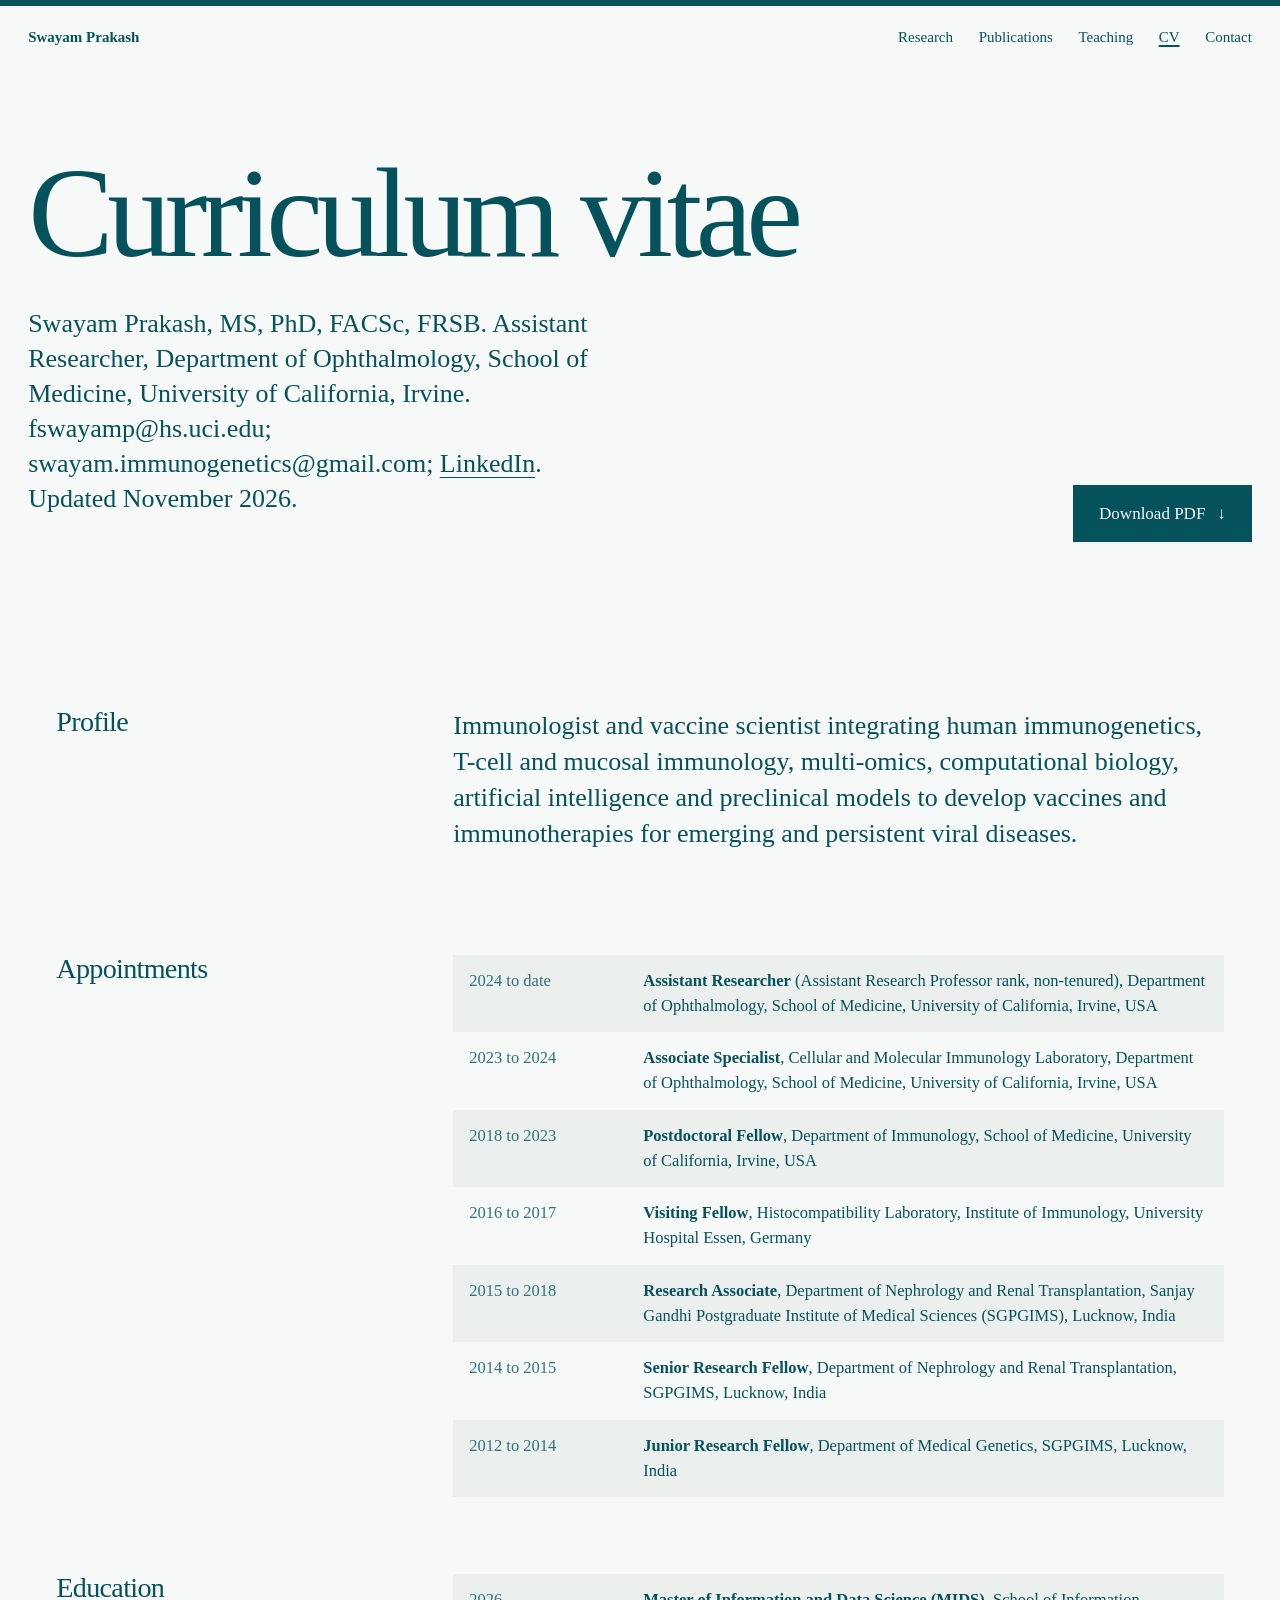
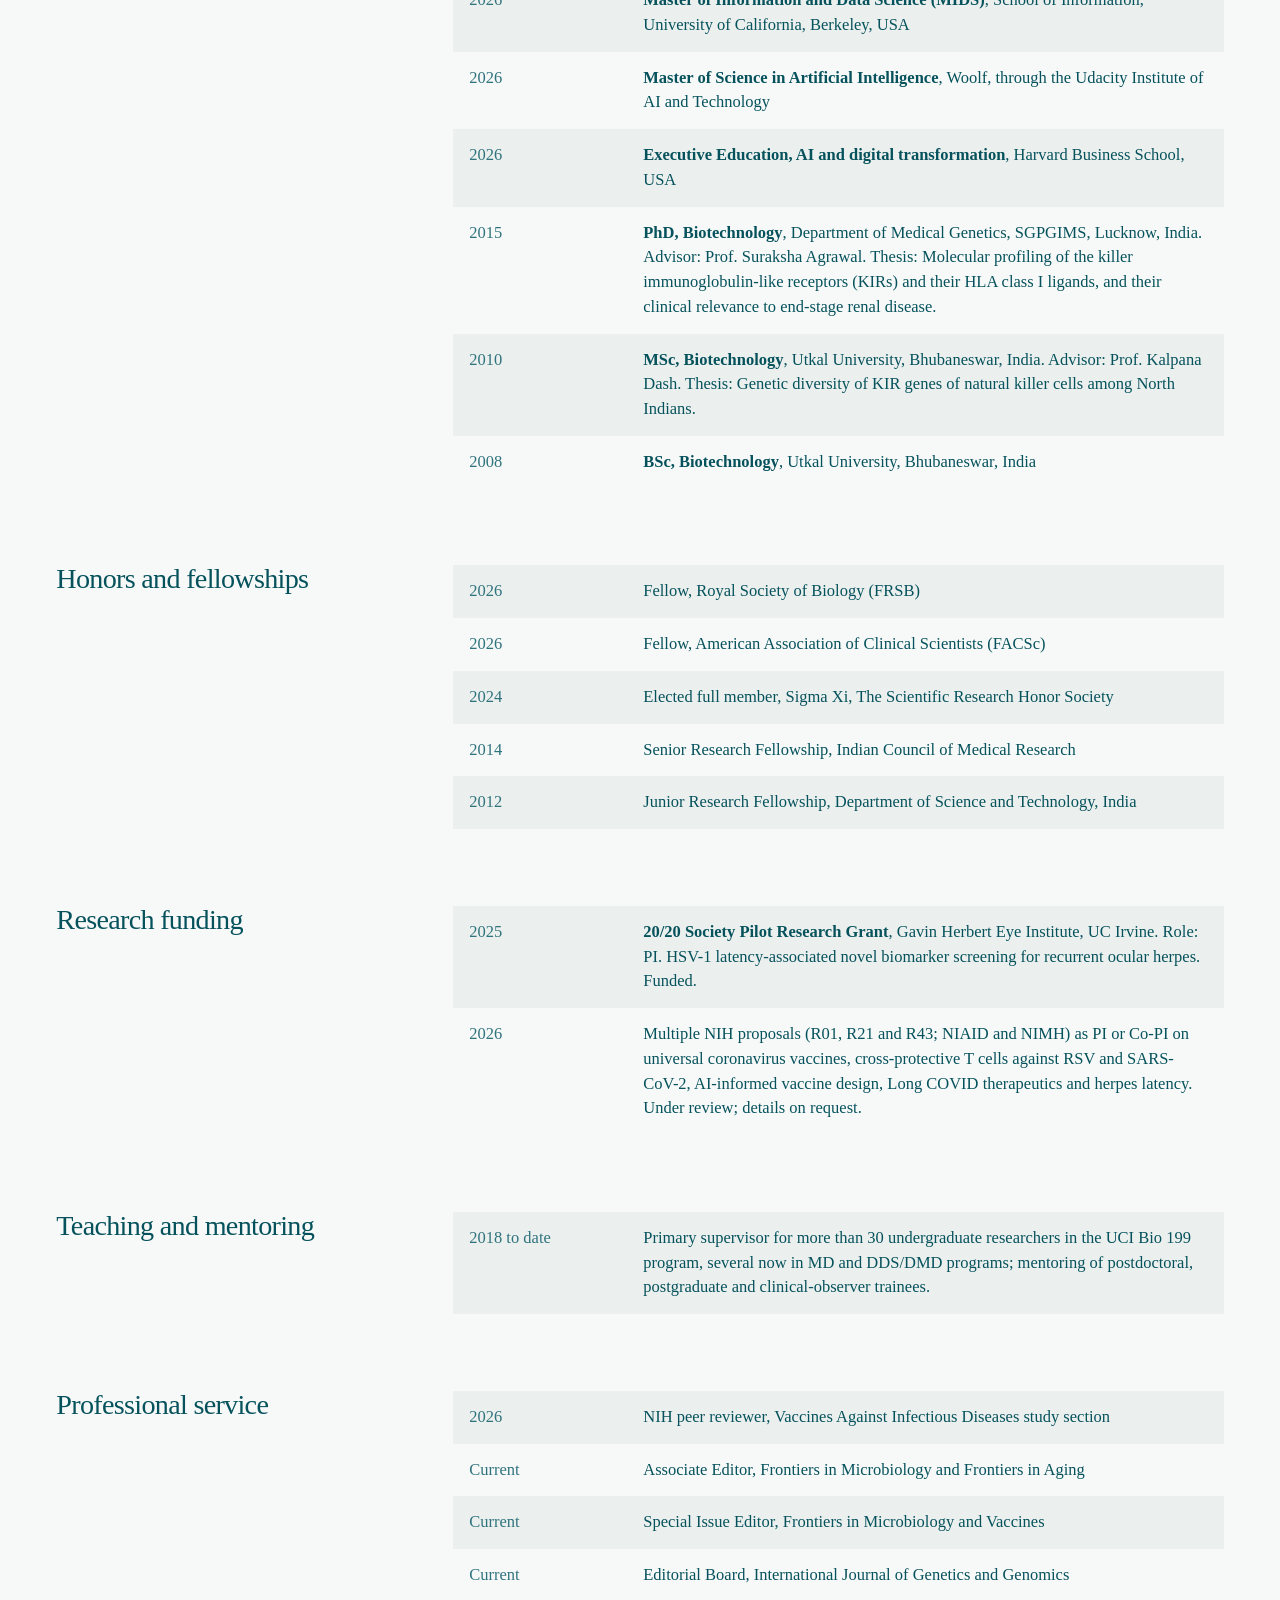
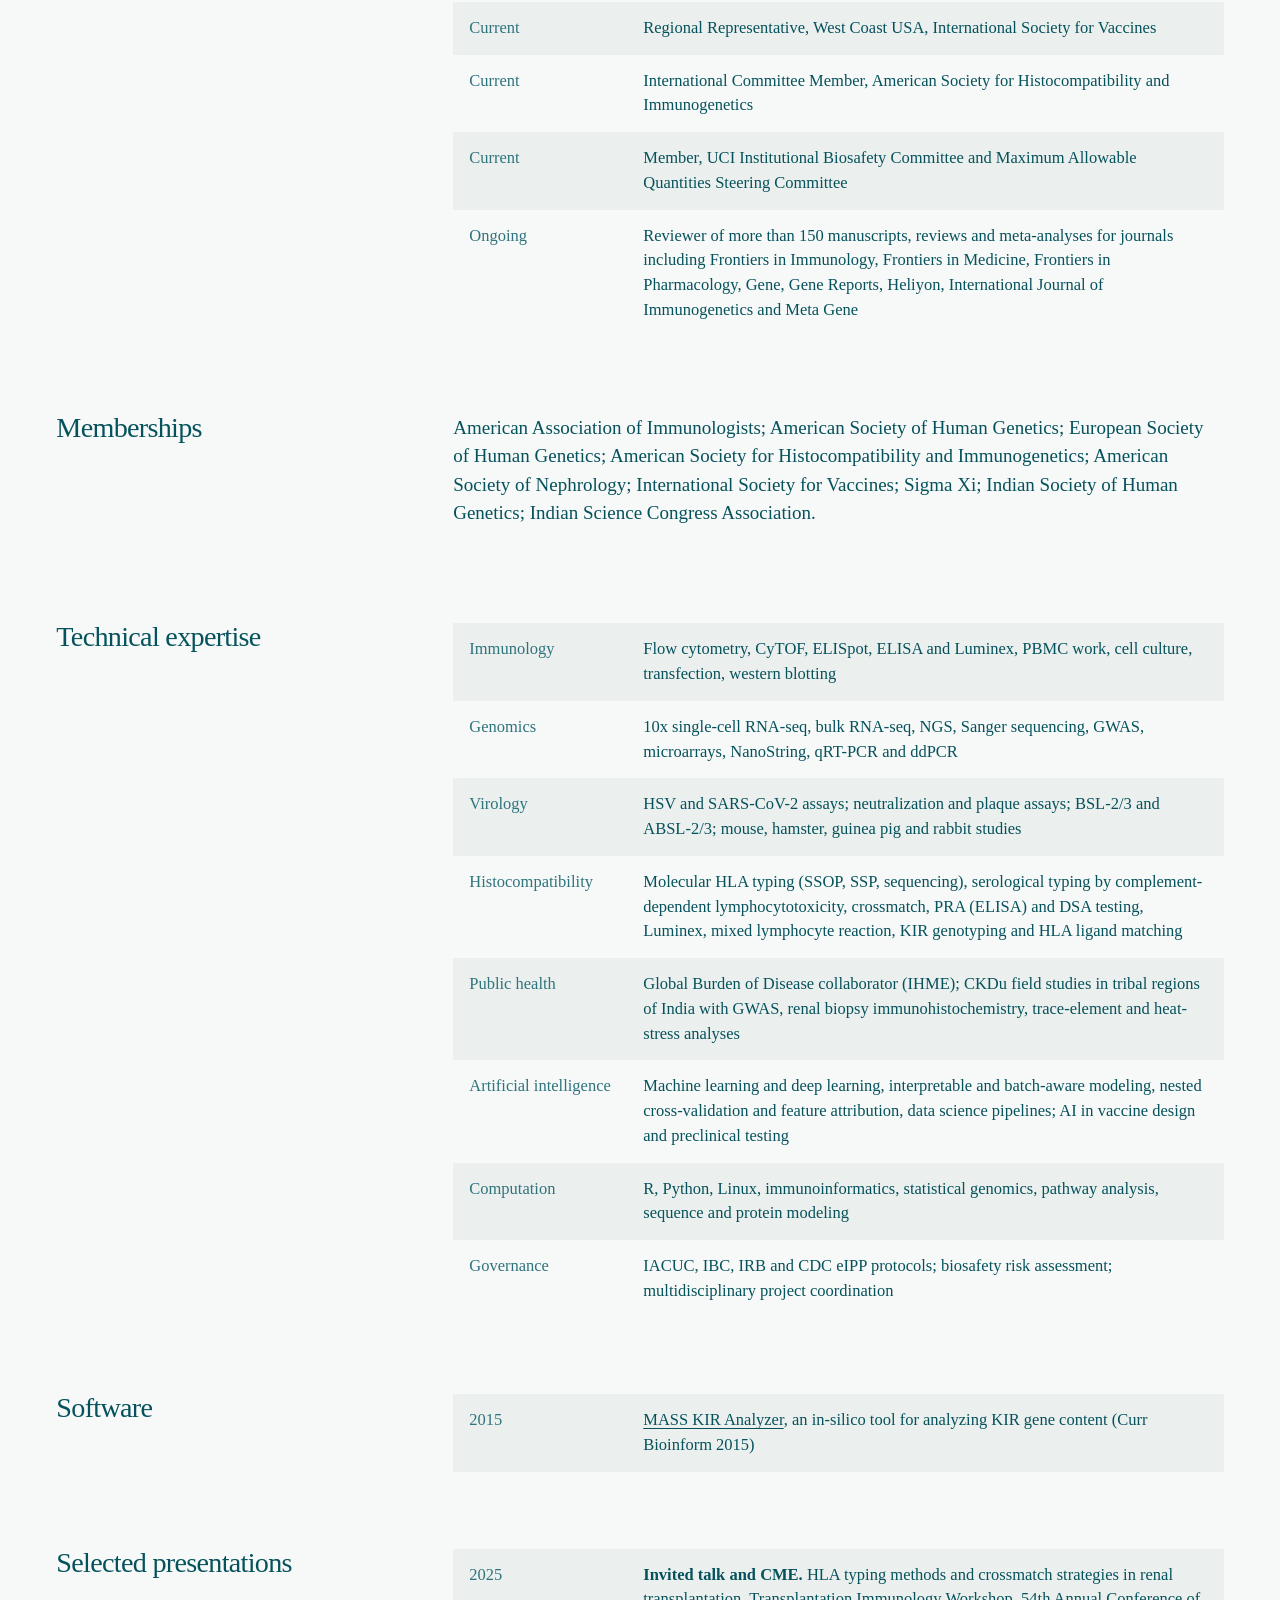
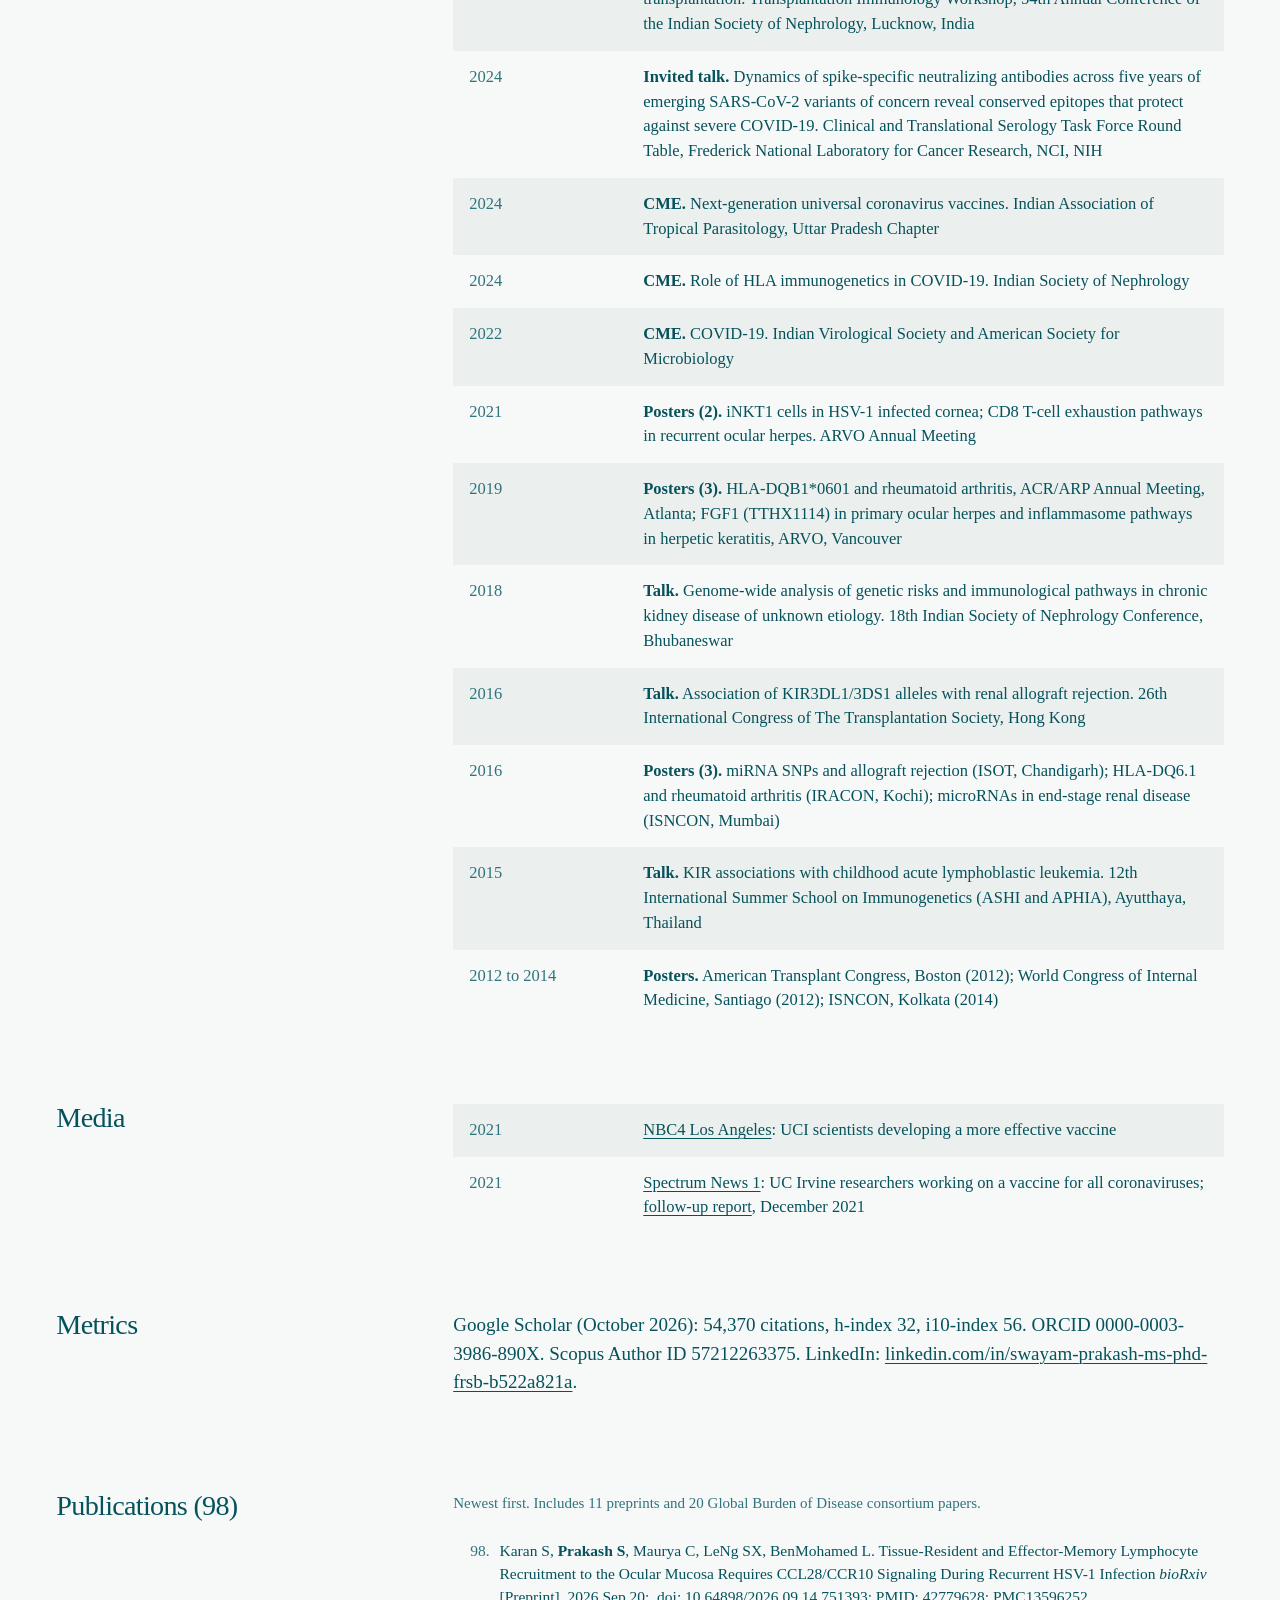
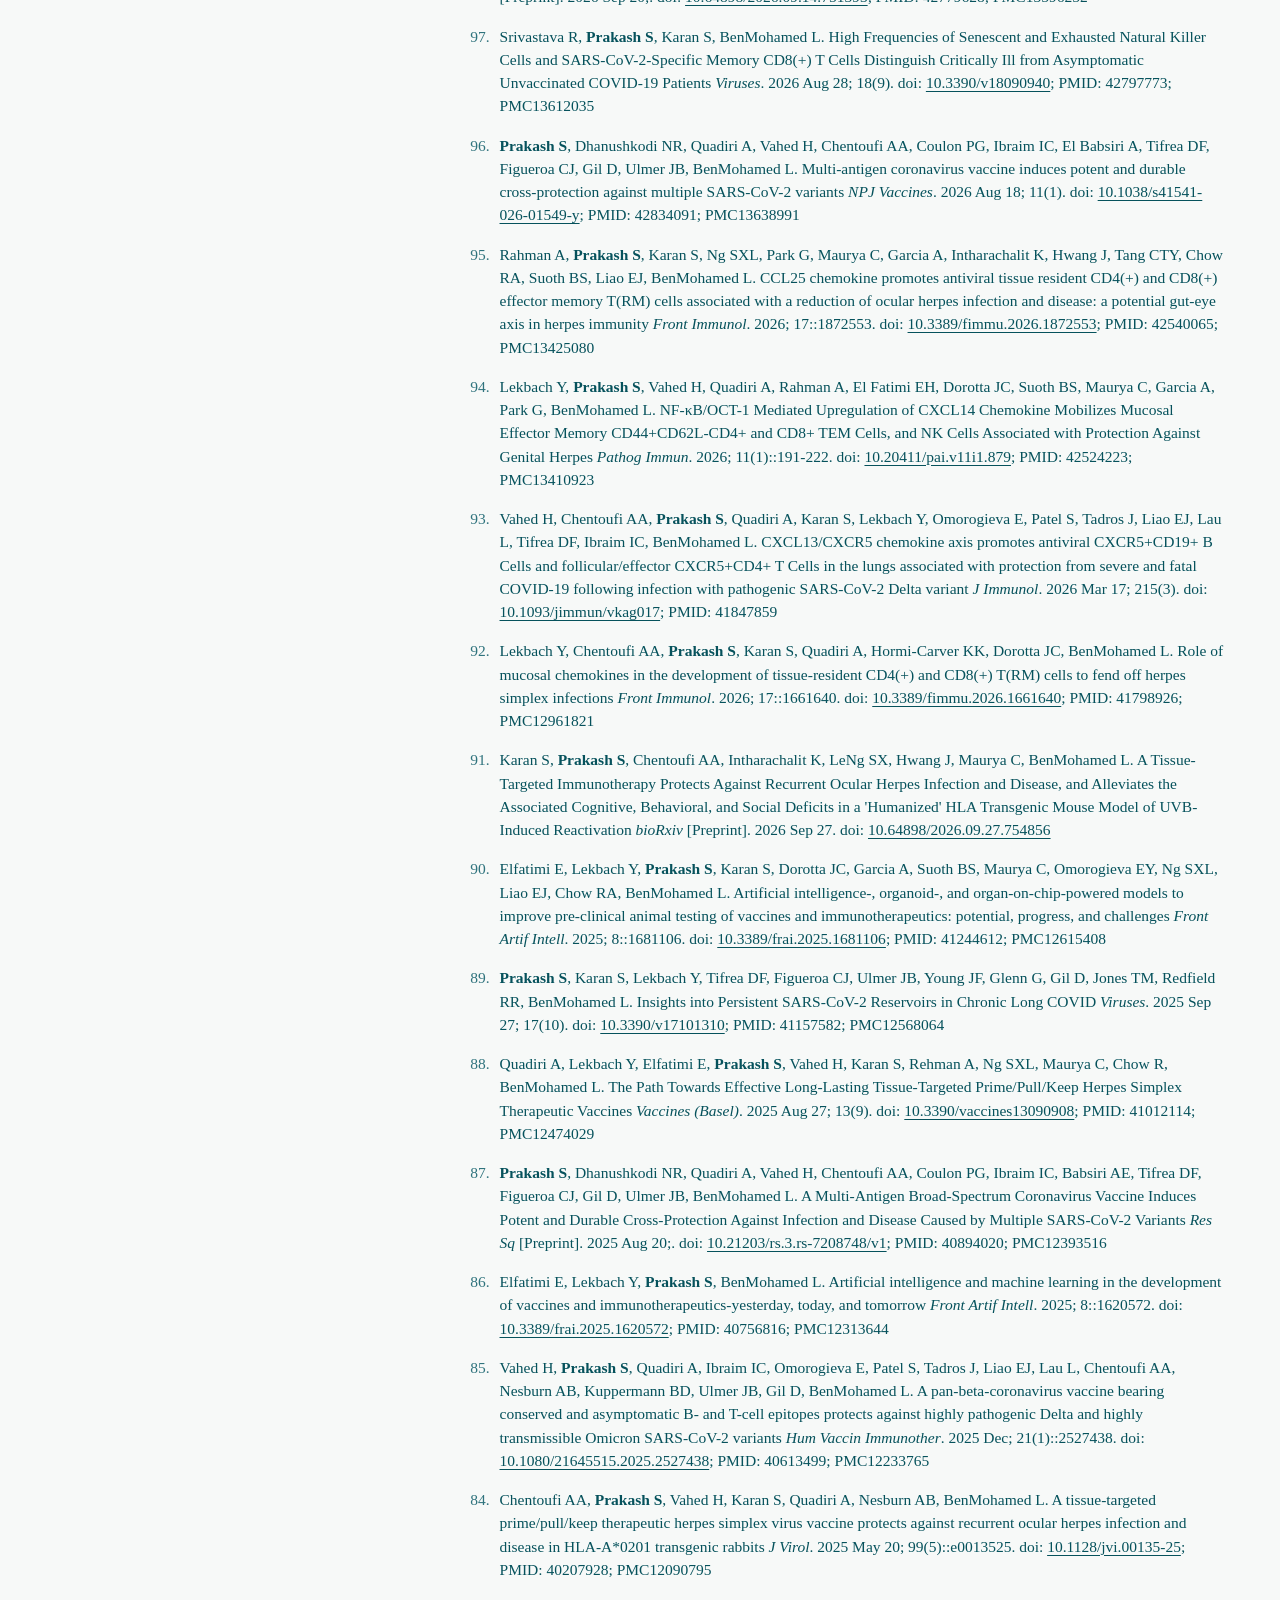
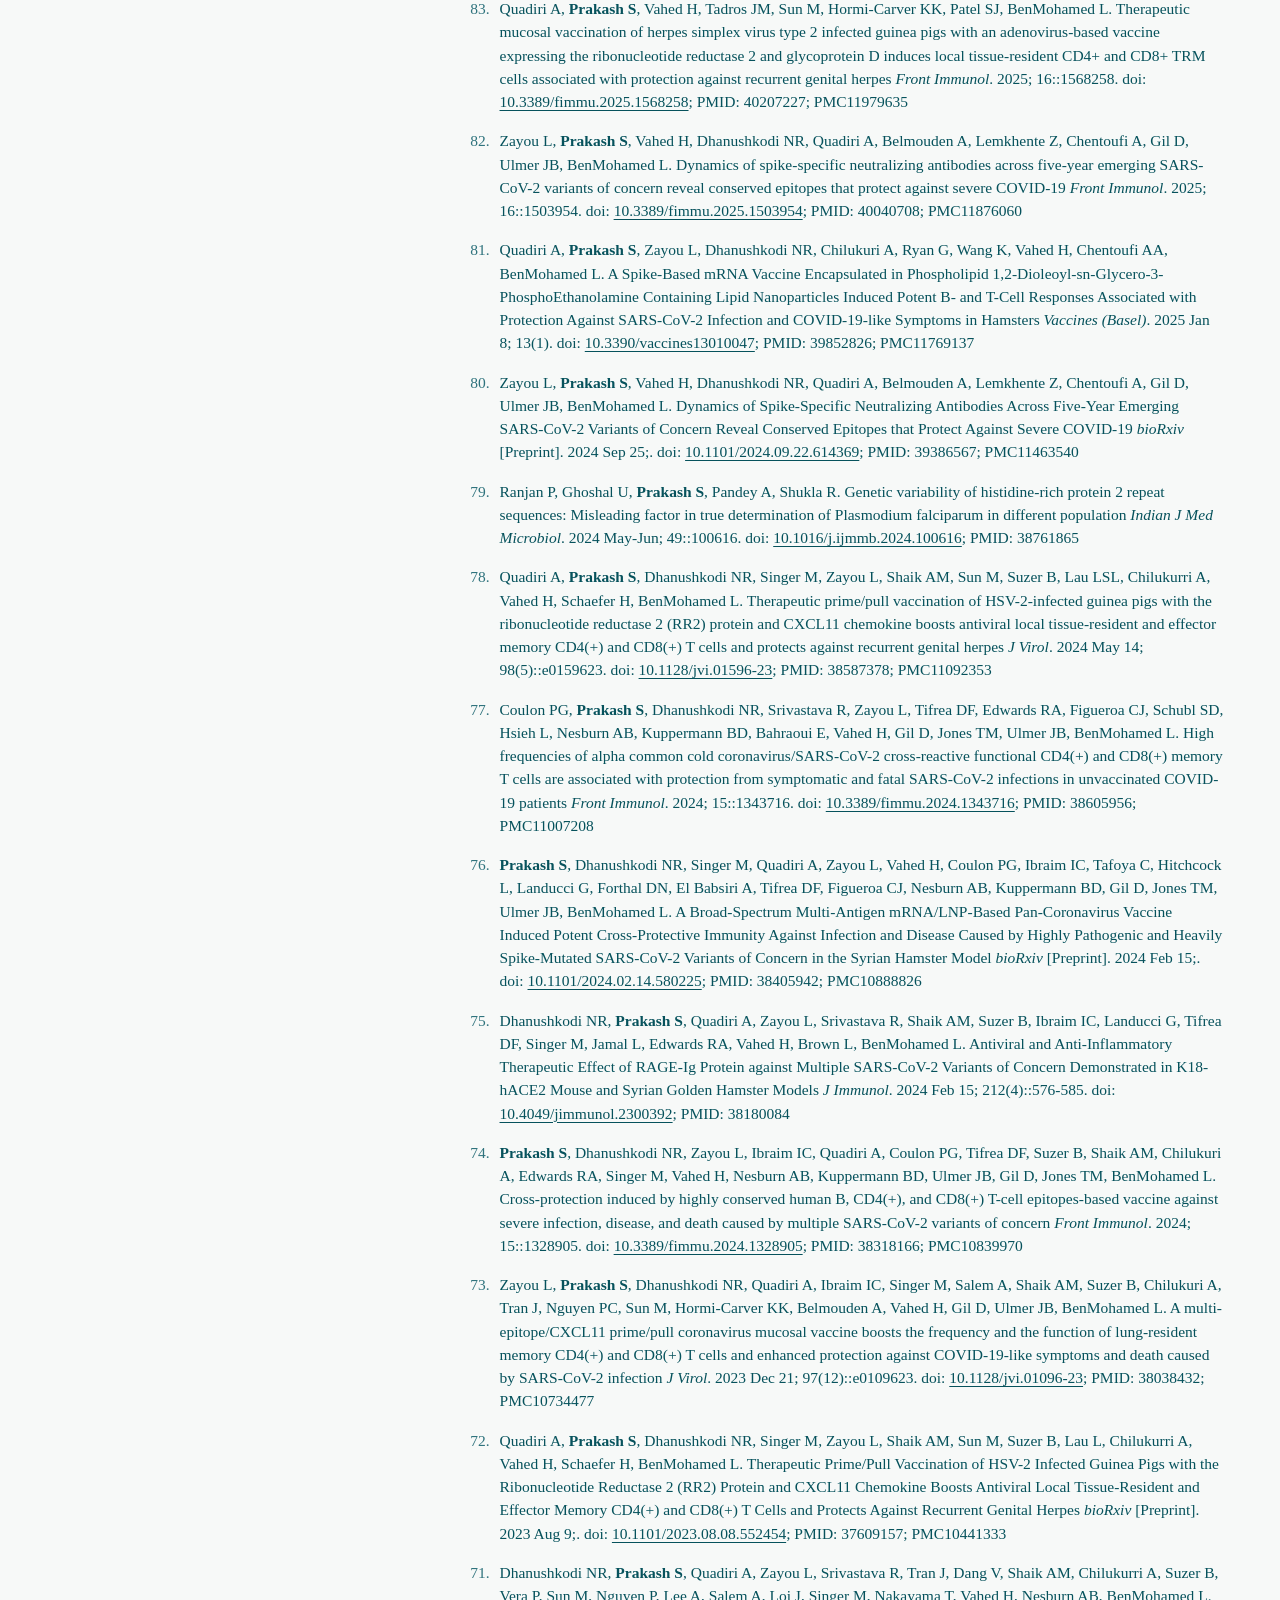
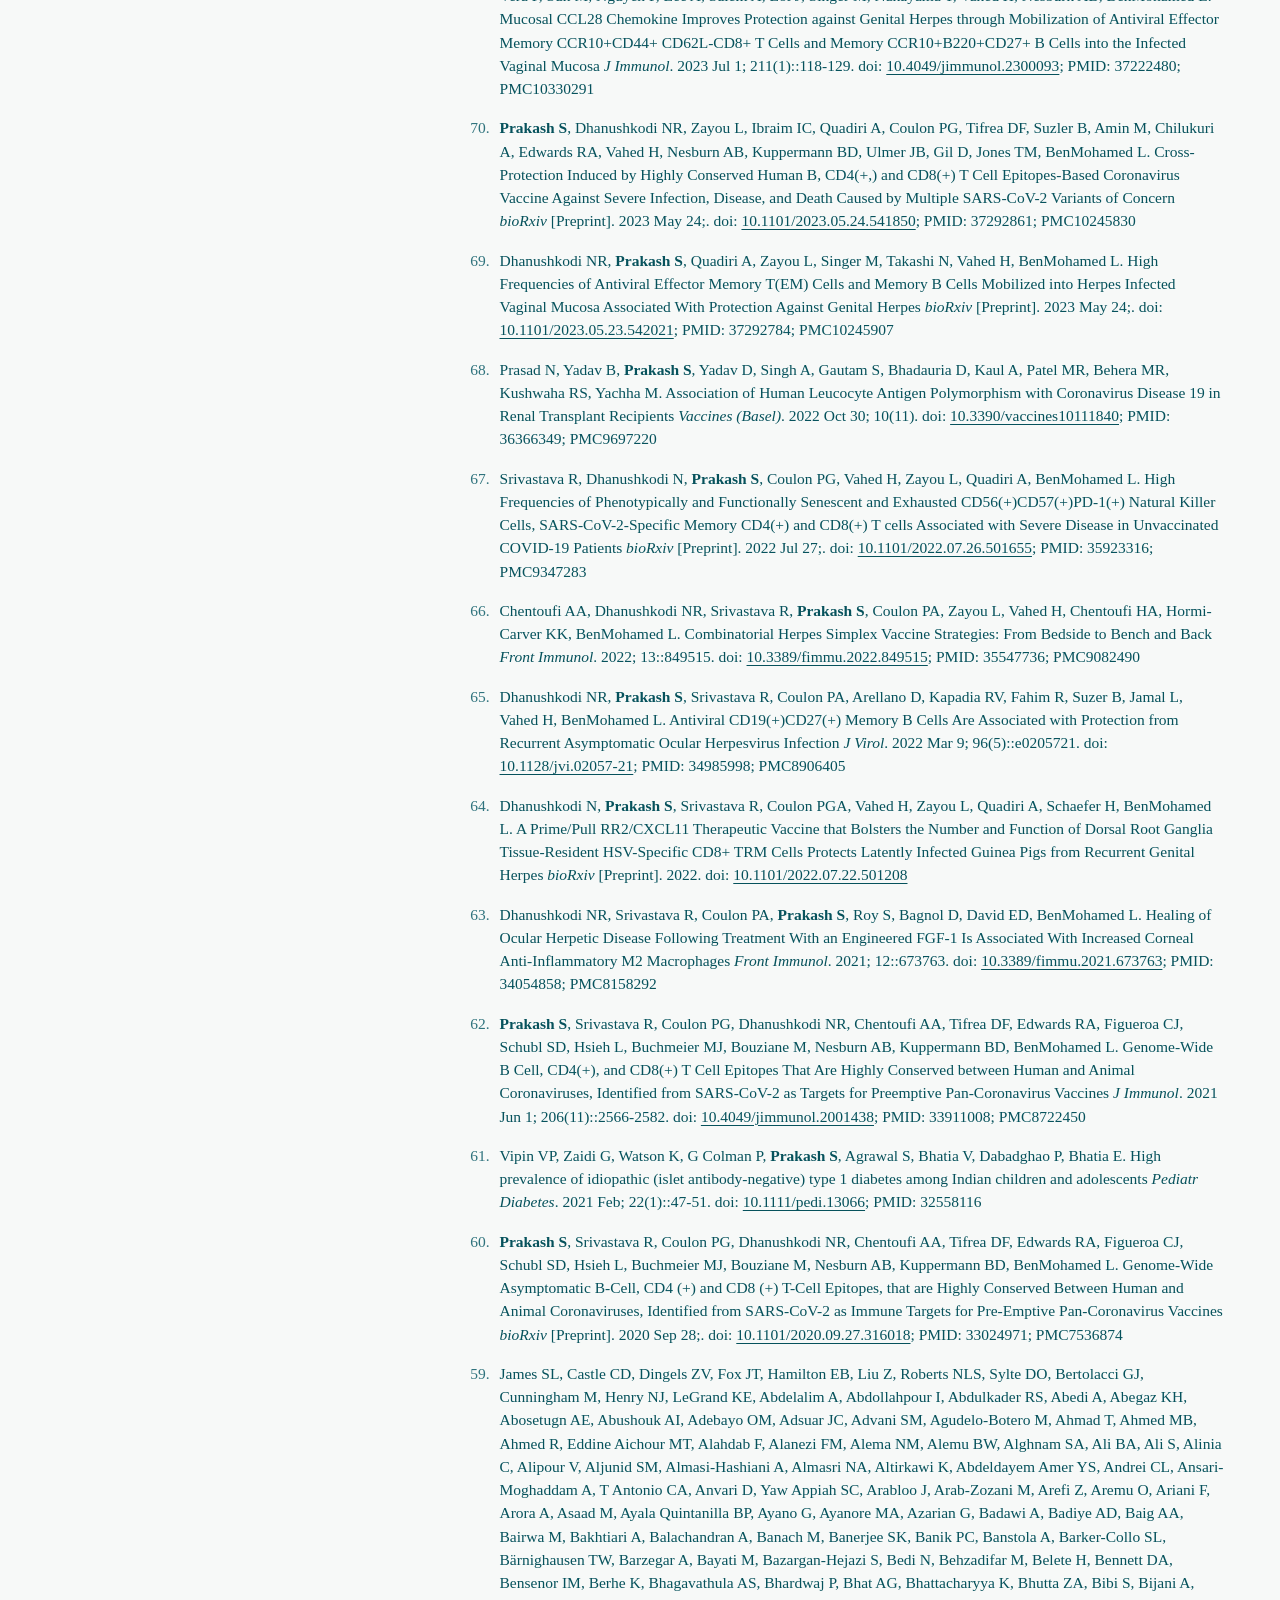
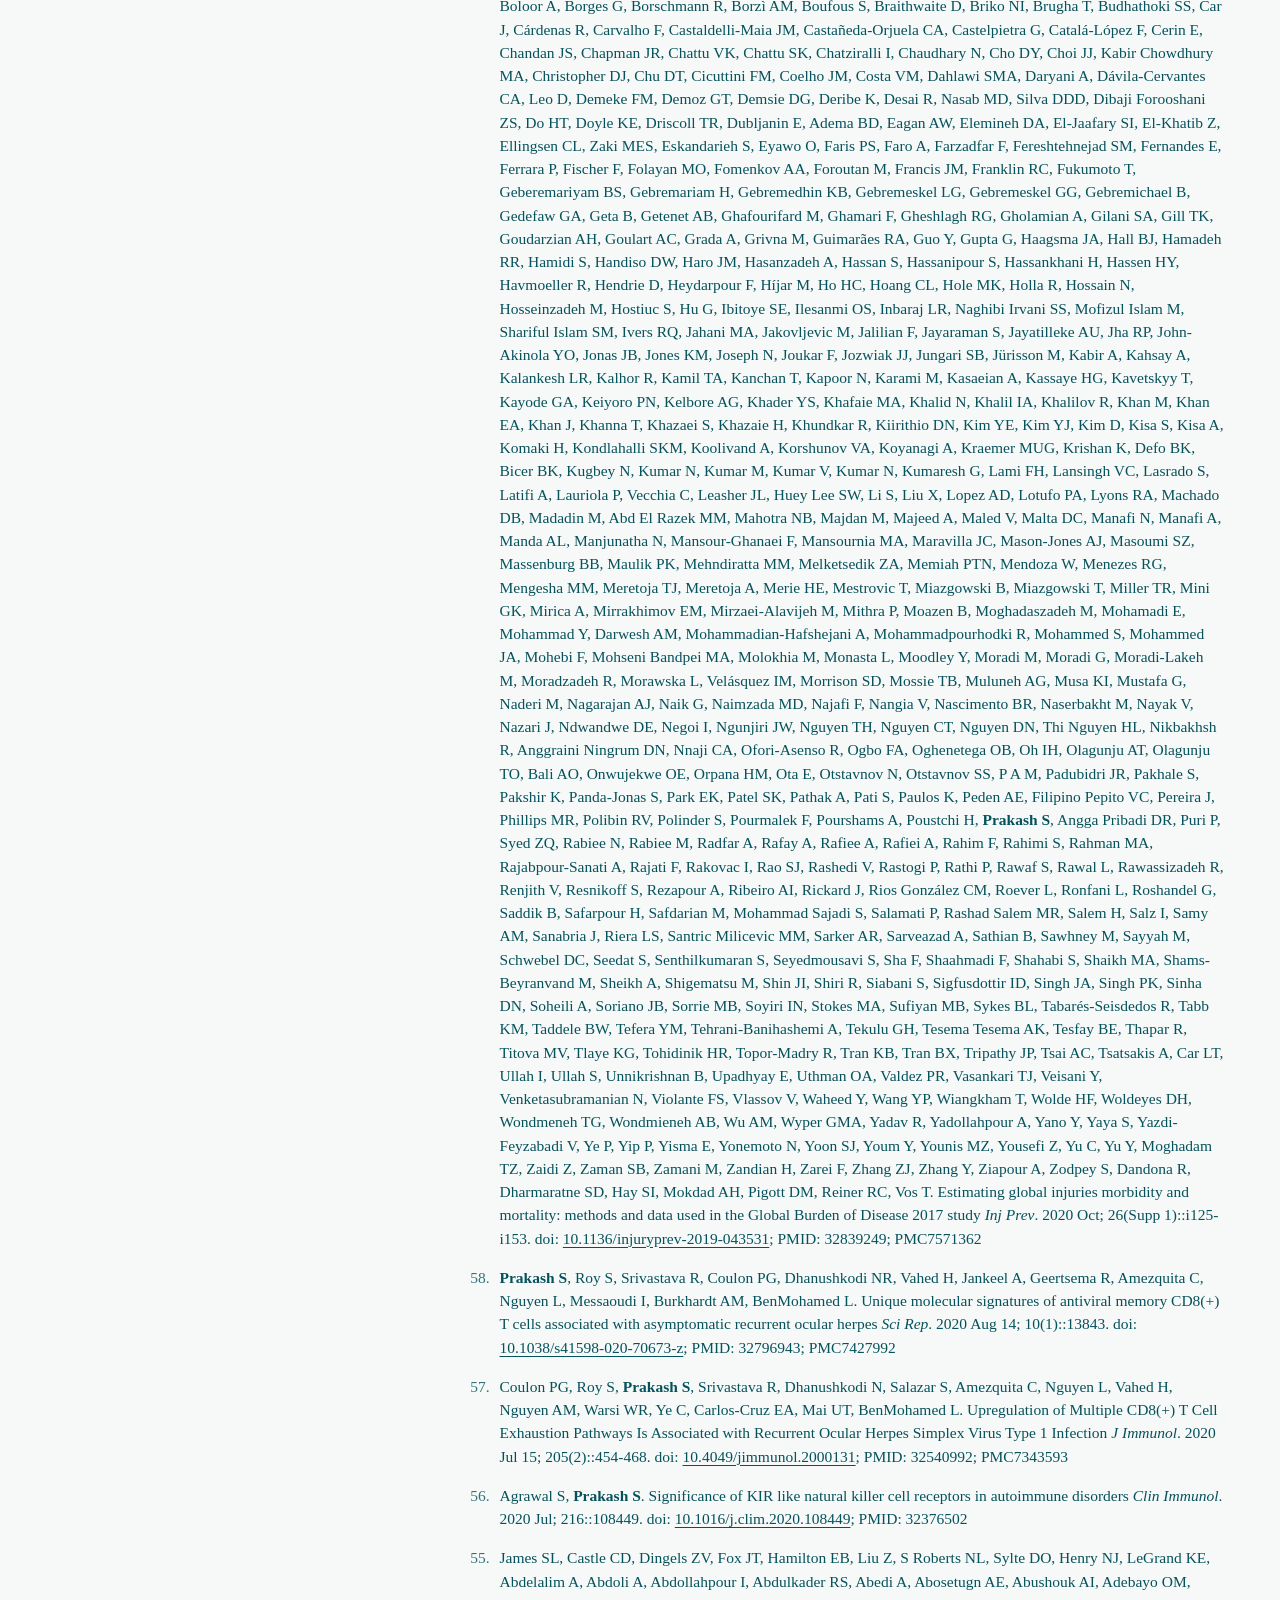
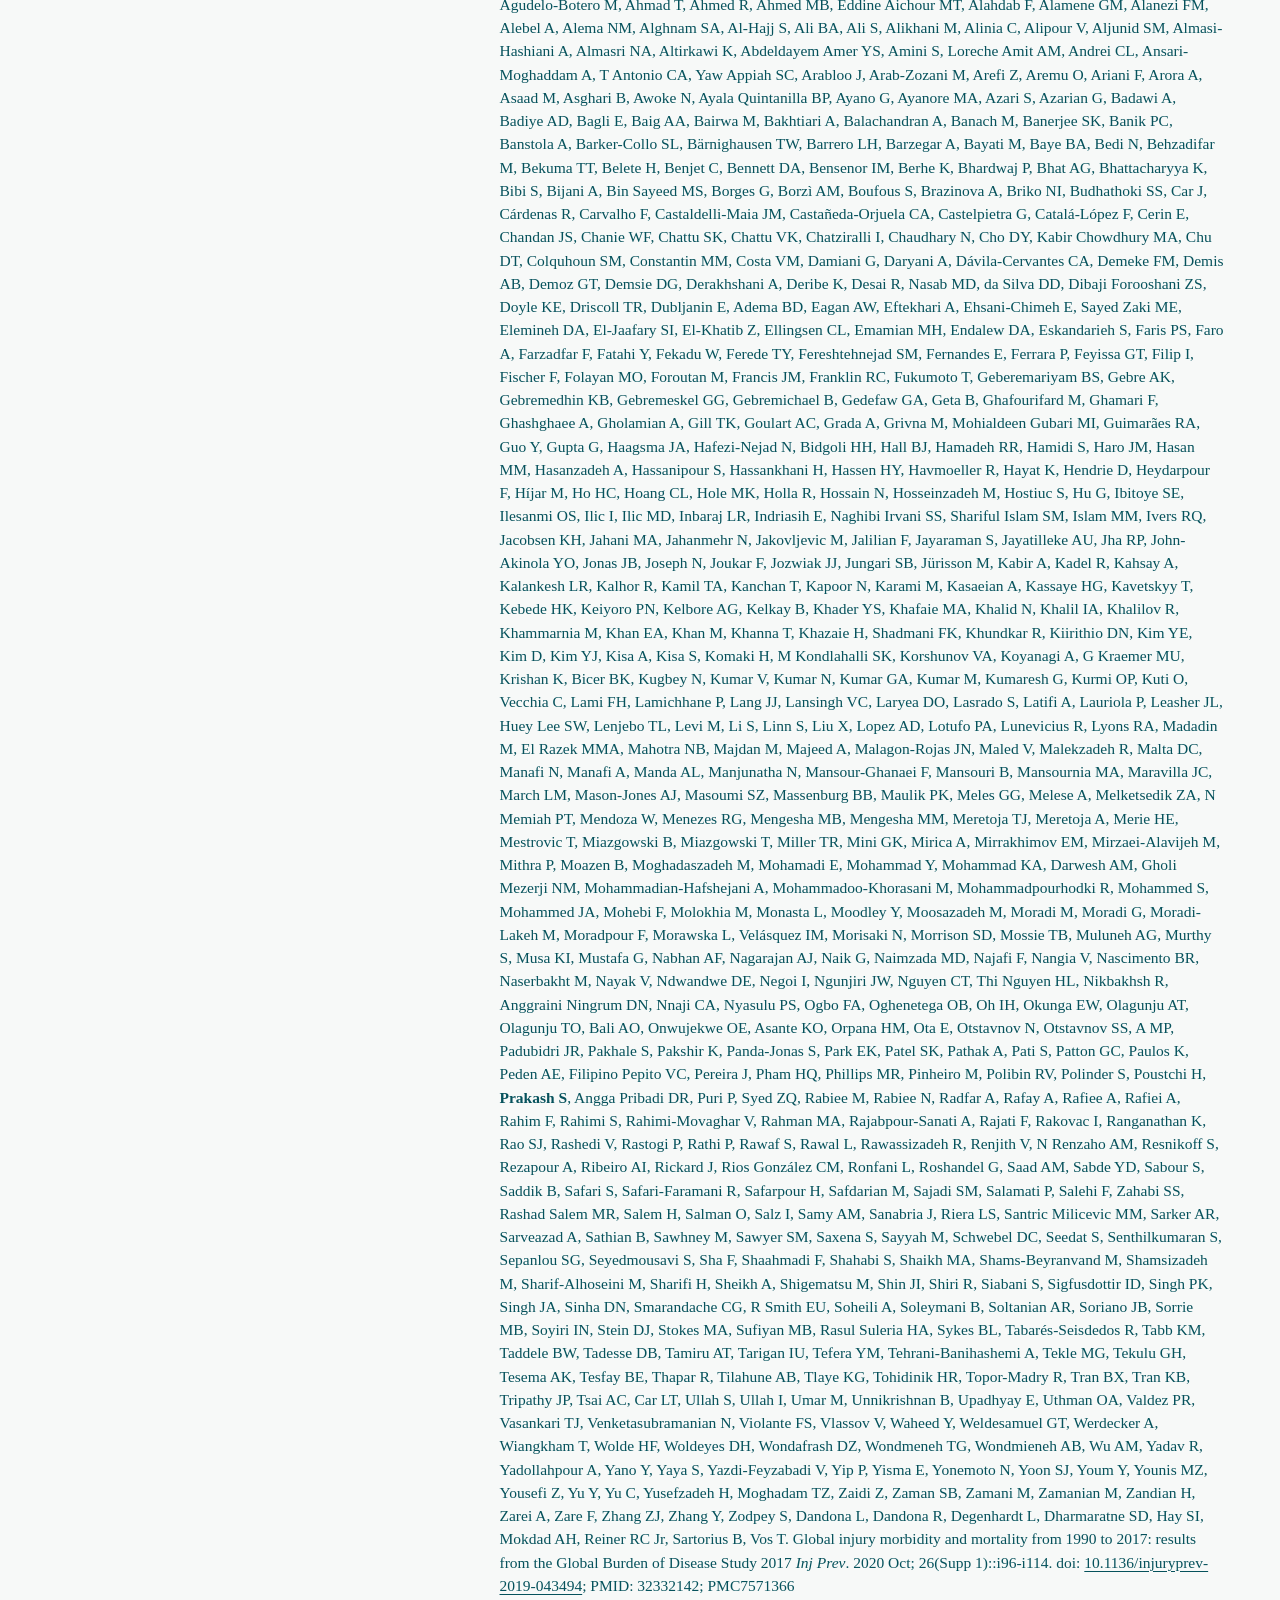
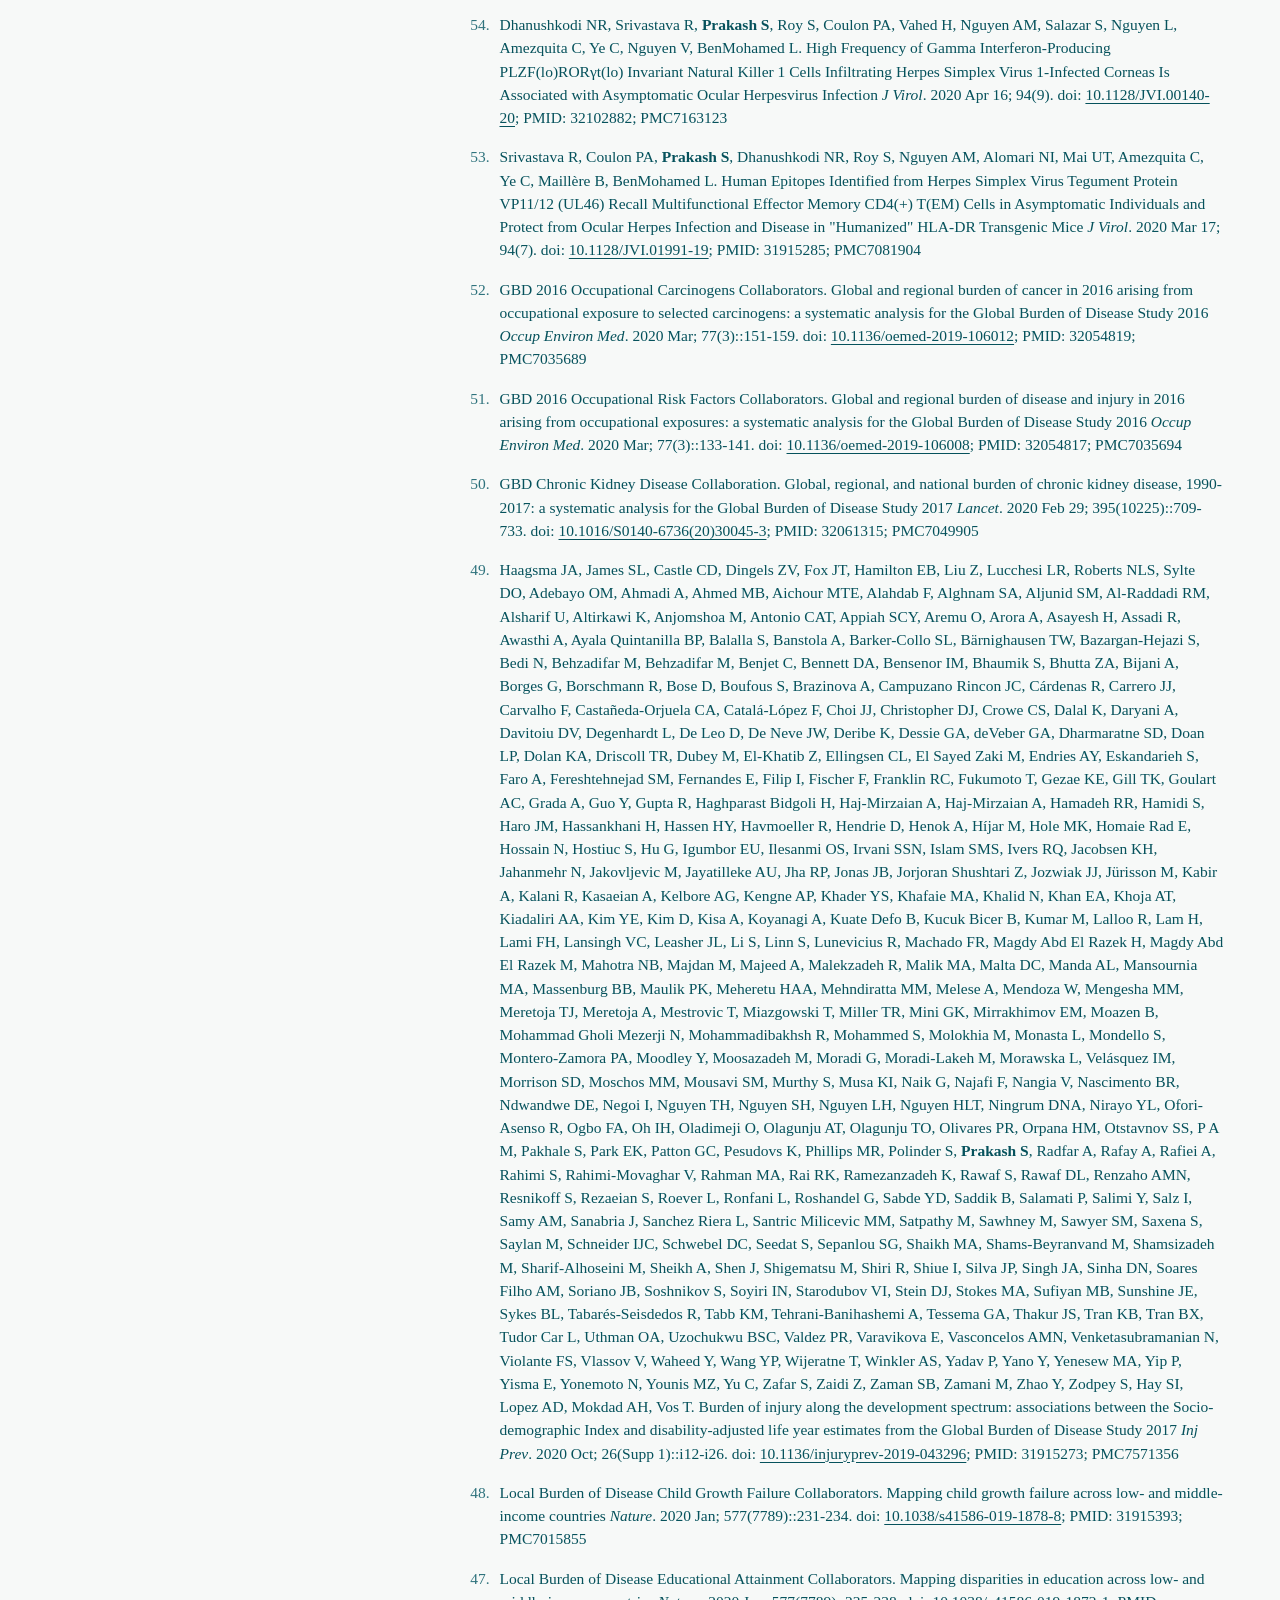
==== commit 39abb0b5: "Link LinkedIn profile" ====
--- a/cv.html
+++ b/cv.html
@@ -17,7 +17,7 @@
 <link rel="preconnect" href="https://cdn.fontshare.com" crossorigin>
 <link href="https://api.fontshare.com/v2/css?f[]=erode@400,500,600&display=swap" rel="stylesheet">
 <link rel="stylesheet" href="assets/style.css">
-<script type="application/ld+json">{"@context": "https://schema.org", "@type": "Person", "name": "Swayam Prakash", "honorificSuffix": "MS, PhD, FACSc, FRSB", "jobTitle": "Assistant Researcher", "affiliation": {"@type": "Organization", "name": "University of California, Irvine, School of Medicine"}, "email": "swayam.immunogenetics@gmail.com", "url": "https://www.swayamprakash.si/", "sameAs": ["https://scholar.google.com/citations?user=gDxl3fYAAAAJ&hl=en", "https://orcid.org/0000-0003-3986-890X", "https://scholarconnect.uci.edu/fswayamp"]}</script>
+<script type="application/ld+json">{"@context": "https://schema.org", "@type": "Person", "name": "Swayam Prakash", "honorificSuffix": "MS, PhD, FACSc, FRSB", "jobTitle": "Assistant Researcher", "affiliation": {"@type": "Organization", "name": "University of California, Irvine, School of Medicine"}, "email": "swayam.immunogenetics@gmail.com", "url": "https://www.swayamprakash.si/", "sameAs": ["https://scholar.google.com/citations?user=gDxl3fYAAAAJ&hl=en", "https://orcid.org/0000-0003-3986-890X", "https://scholarconnect.uci.edu/fswayamp", "https://www.linkedin.com/in/swayam-prakash-ms-phd-frsb-b522a821a/"]}</script>
 </head>
 <body>
 <a class="skip" href="#main">Skip to content</a>
@@ -31,11 +31,11 @@
 <div class="page-hero">
   <h1 class="rise">Curriculum vitae</h1>
   <div class="row">
-    <p class="lede rise">Swayam Prakash, MS, PhD, FACSc, FRSB. Assistant Researcher, Department of Ophthalmology, School of Medicine, University of California, Irvine. fswayamp@hs.uci.edu; swayam.immunogenetics@gmail.com. Updated November 2026.</p>
+    <p class="lede rise">Swayam Prakash, MS, PhD, FACSc, FRSB. Assistant Researcher, Department of Ophthalmology, School of Medicine, University of California, Irvine. fswayamp@hs.uci.edu; swayam.immunogenetics@gmail.com; <a href="https://www.linkedin.com/in/swayam-prakash-ms-phd-frsb-b522a821a/">LinkedIn</a>. Updated November 2026.</p>
     <a class="btn rise no-print" href="assets/Swayam_Prakash_CV.pdf" download>Download PDF <span class="arr">&darr;</span></a>
   </div>
 </div>
-<div class="cv"><section class="cv-sec"><h2>Profile</h2><div><p class="cv-lede">Immunologist and vaccine scientist integrating human immunogenetics, T-cell and mucosal immunology, multi-omics, computational biology, artificial intelligence and preclinical models to develop vaccines and immunotherapies for emerging and persistent viral diseases.</p></div></section><section class="cv-sec"><h2>Appointments</h2><div><ul class="cv-list"><li><span class="when">2024 to date</span><span class="what"><b>Assistant Researcher</b> (Assistant Research Professor rank, non-tenured), Department of Ophthalmology, School of Medicine, University of California, Irvine, USA</span></li><li><span class="when">2023 to 2024</span><span class="what"><b>Associate Specialist</b>, Cellular and Molecular Immunology Laboratory, Department of Ophthalmology, School of Medicine, University of California, Irvine, USA</span></li><li><span class="when">2018 to 2023</span><span class="what"><b>Postdoctoral Fellow</b>, Department of Immunology, School of Medicine, University of California, Irvine, USA</span></li><li><span class="when">2016 to 2017</span><span class="what"><b>Visiting Fellow</b>, Histocompatibility Laboratory, Institute of Immunology, University Hospital Essen, Germany</span></li><li><span class="when">2015 to 2018</span><span class="what"><b>Research Associate</b>, Department of Nephrology and Renal Transplantation, Sanjay Gandhi Postgraduate Institute of Medical Sciences (SGPGIMS), Lucknow, India</span></li><li><span class="when">2014 to 2015</span><span class="what"><b>Senior Research Fellow</b>, Department of Nephrology and Renal Transplantation, SGPGIMS, Lucknow, India</span></li><li><span class="when">2012 to 2014</span><span class="what"><b>Junior Research Fellow</b>, Department of Medical Genetics, SGPGIMS, Lucknow, India</span></li></ul></div></section><section class="cv-sec"><h2>Education</h2><div><ul class="cv-list"><li><span class="when">2026</span><span class="what"><b>Master of Information and Data Science (MIDS)</b>, School of Information, University of California, Berkeley, USA</span></li><li><span class="when">2026</span><span class="what"><b>Master of Science in Artificial Intelligence</b>, Woolf, through the Udacity Institute of AI and Technology</span></li><li><span class="when">2026</span><span class="what"><b>Executive Education, AI and digital transformation</b>, Harvard Business School, USA</span></li><li><span class="when">2015</span><span class="what"><b>PhD, Biotechnology</b>, Department of Medical Genetics, SGPGIMS, Lucknow, India. Advisor: Prof. Suraksha Agrawal. Thesis: Molecular profiling of the killer immunoglobulin-like receptors (KIRs) and their HLA class I ligands, and their clinical relevance to end-stage renal disease.</span></li><li><span class="when">2010</span><span class="what"><b>MSc, Biotechnology</b>, Utkal University, Bhubaneswar, India. Advisor: Prof. Kalpana Dash. Thesis: Genetic diversity of KIR genes of natural killer cells among North Indians.</span></li><li><span class="when">2008</span><span class="what"><b>BSc, Biotechnology</b>, Utkal University, Bhubaneswar, India</span></li></ul></div></section><section class="cv-sec"><h2>Honors and fellowships</h2><div><ul class="cv-list"><li><span class="when">2026</span><span class="what">Fellow, Royal Society of Biology (FRSB)</span></li><li><span class="when">2026</span><span class="what">Fellow, American Association of Clinical Scientists (FACSc)</span></li><li><span class="when">2024</span><span class="what">Elected full member, Sigma Xi, The Scientific Research Honor Society</span></li><li><span class="when">2014</span><span class="what">Senior Research Fellowship, Indian Council of Medical Research</span></li><li><span class="when">2012</span><span class="what">Junior Research Fellowship, Department of Science and Technology, India</span></li></ul></div></section><section class="cv-sec"><h2>Research funding</h2><div><ul class="cv-list"><li><span class="when">2025</span><span class="what"><b>20/20 Society Pilot Research Grant</b>, Gavin Herbert Eye Institute, UC Irvine. Role: PI. HSV-1 latency-associated novel biomarker screening for recurrent ocular herpes. Funded.</span></li><li><span class="when">2026</span><span class="what">Multiple NIH proposals (R01, R21 and R43; NIAID and NIMH) as PI or Co-PI on universal coronavirus vaccines, cross-protective T cells against RSV and SARS-CoV-2, AI-informed vaccine design, Long COVID therapeutics and herpes latency. Under review; details on request.</span></li></ul></div></section><section class="cv-sec"><h2>Teaching and mentoring</h2><div><ul class="cv-list"><li><span class="when">2018 to date</span><span class="what">Primary supervisor for more than 30 undergraduate researchers in the UCI Bio 199 program, several now in MD and DDS/DMD programs; mentoring of postdoctoral, postgraduate and clinical-observer trainees.</span></li></ul></div></section><section class="cv-sec"><h2>Professional service</h2><div><ul class="cv-list"><li><span class="when">2026</span><span class="what">NIH peer reviewer, Vaccines Against Infectious Diseases study section</span></li><li><span class="when">Current</span><span class="what">Associate Editor, Frontiers in Microbiology and Frontiers in Aging</span></li><li><span class="when">Current</span><span class="what">Special Issue Editor, Frontiers in Microbiology and Vaccines</span></li><li><span class="when">Current</span><span class="what">Editorial Board, International Journal of Genetics and Genomics</span></li><li><span class="when">Current</span><span class="what">Regional Representative, West Coast USA, International Society for Vaccines</span></li><li><span class="when">Current</span><span class="what">International Committee Member, American Society for Histocompatibility and Immunogenetics</span></li><li><span class="when">Current</span><span class="what">Member, UCI Institutional Biosafety Committee and Maximum Allowable Quantities Steering Committee</span></li><li><span class="when">Ongoing</span><span class="what">Reviewer of more than 150 manuscripts, reviews and meta-analyses for journals including Frontiers in Immunology, Frontiers in Medicine, Frontiers in Pharmacology, Gene, Gene Reports, Heliyon, International Journal of Immunogenetics and Meta Gene</span></li></ul></div></section><section class="cv-sec"><h2>Memberships</h2><div><p>American Association of Immunologists; American Society of Human Genetics; European Society of Human Genetics; American Society for Histocompatibility and Immunogenetics; American Society of Nephrology; International Society for Vaccines; Sigma Xi; Indian Society of Human Genetics; Indian Science Congress Association.</p></div></section><section class="cv-sec"><h2>Technical expertise</h2><div><ul class="cv-list"><li><span class="when">Immunology</span><span class="what">Flow cytometry, CyTOF, ELISpot, ELISA and Luminex, PBMC work, cell culture, transfection, western blotting</span></li><li><span class="when">Genomics</span><span class="what">10x single-cell RNA-seq, bulk RNA-seq, NGS, Sanger sequencing, GWAS, microarrays, NanoString, qRT-PCR and ddPCR</span></li><li><span class="when">Virology</span><span class="what">HSV and SARS-CoV-2 assays; neutralization and plaque assays; BSL-2/3 and ABSL-2/3; mouse, hamster, guinea pig and rabbit studies</span></li><li><span class="when">Histocompatibility</span><span class="what">Molecular HLA typing (SSOP, SSP, sequencing), serological typing by complement-dependent lymphocytotoxicity, crossmatch, PRA (ELISA) and DSA testing, Luminex, mixed lymphocyte reaction, KIR genotyping and HLA ligand matching</span></li><li><span class="when">Public health</span><span class="what">Global Burden of Disease collaborator (IHME); CKDu field studies in tribal regions of India with GWAS, renal biopsy immunohistochemistry, trace-element and heat-stress analyses</span></li><li><span class="when">Artificial intelligence</span><span class="what">Machine learning and deep learning, interpretable and batch-aware modeling, nested cross-validation and feature attribution, data science pipelines; AI in vaccine design and preclinical testing</span></li><li><span class="when">Computation</span><span class="what">R, Python, Linux, immunoinformatics, statistical genomics, pathway analysis, sequence and protein modeling</span></li><li><span class="when">Governance</span><span class="what">IACUC, IBC, IRB and CDC eIPP protocols; biosafety risk assessment; multidisciplinary project coordination</span></li></ul></div></section><section class="cv-sec"><h2>Software</h2><div><ul class="cv-list"><li><span class="when">2015</span><span class="what"><a href="http://sourceforge.net/projects/masskiranalyzer/">MASS KIR Analyzer</a>, an in-silico tool for analyzing KIR gene content (Curr Bioinform 2015)</span></li></ul></div></section><section class="cv-sec"><h2>Selected presentations</h2><div><ul class="cv-list"><li><span class="when">2025</span><span class="what"><b>Invited talk and CME.</b> HLA typing methods and crossmatch strategies in renal transplantation. Transplantation Immunology Workshop, 54th Annual Conference of the Indian Society of Nephrology, Lucknow, India</span></li><li><span class="when">2024</span><span class="what"><b>Invited talk.</b> Dynamics of spike-specific neutralizing antibodies across five years of emerging SARS-CoV-2 variants of concern reveal conserved epitopes that protect against severe COVID-19. Clinical and Translational Serology Task Force Round Table, Frederick National Laboratory for Cancer Research, NCI, NIH</span></li><li><span class="when">2024</span><span class="what"><b>CME.</b> Next-generation universal coronavirus vaccines. Indian Association of Tropical Parasitology, Uttar Pradesh Chapter</span></li><li><span class="when">2024</span><span class="what"><b>CME.</b> Role of HLA immunogenetics in COVID-19. Indian Society of Nephrology</span></li><li><span class="when">2022</span><span class="what"><b>CME.</b> COVID-19. Indian Virological Society and American Society for Microbiology</span></li><li><span class="when">2021</span><span class="what"><b>Posters (2).</b> iNKT1 cells in HSV-1 infected cornea; CD8 T-cell exhaustion pathways in recurrent ocular herpes. ARVO Annual Meeting</span></li><li><span class="when">2019</span><span class="what"><b>Posters (3).</b> HLA-DQB1*0601 and rheumatoid arthritis, ACR/ARP Annual Meeting, Atlanta; FGF1 (TTHX1114) in primary ocular herpes and inflammasome pathways in herpetic keratitis, ARVO, Vancouver</span></li><li><span class="when">2018</span><span class="what"><b>Talk.</b> Genome-wide analysis of genetic risks and immunological pathways in chronic kidney disease of unknown etiology. 18th Indian Society of Nephrology Conference, Bhubaneswar</span></li><li><span class="when">2016</span><span class="what"><b>Talk.</b> Association of KIR3DL1/3DS1 alleles with renal allograft rejection. 26th International Congress of The Transplantation Society, Hong Kong</span></li><li><span class="when">2016</span><span class="what"><b>Posters (3).</b> miRNA SNPs and allograft rejection (ISOT, Chandigarh); HLA-DQ6.1 and rheumatoid arthritis (IRACON, Kochi); microRNAs in end-stage renal disease (ISNCON, Mumbai)</span></li><li><span class="when">2015</span><span class="what"><b>Talk.</b> KIR associations with childhood acute lymphoblastic leukemia. 12th International Summer School on Immunogenetics (ASHI and APHIA), Ayutthaya, Thailand</span></li><li><span class="when">2012 to 2014</span><span class="what"><b>Posters.</b> American Transplant Congress, Boston (2012); World Congress of Internal Medicine, Santiago (2012); ISNCON, Kolkata (2014)</span></li></ul></div></section><section class="cv-sec"><h2>Media</h2><div><ul class="cv-list"><li><span class="when">2021</span><span class="what"><a href="https://www.nbclosangeles.com/on-air/uci-scientists-developing-more-effective-vaccine/2510578/">NBC4 Los Angeles</a>: UCI scientists developing a more effective vaccine</span></li><li><span class="when">2021</span><span class="what"><a href="https://spectrumnews1.com/ca/orange-county/health/2021/01/28/uc-irvine-researchers-working-on-a-vaccine-for-all-coronaviruses">Spectrum News 1</a>: UC Irvine researchers working on a vaccine for all coronaviruses; <a href="https://spectrumnews1.com/ca/la-west/coronavirus/2021/12/26/uci-team-s-preemptive-covid-vaccine-candidate-has-promising-results">follow-up report</a>, December 2021</span></li></ul></div></section><section class="cv-sec"><h2>Metrics</h2><div><p>Google Scholar (October 2026): 54,370 citations, h-index 32, i10-index 56. ORCID 0000-0003-3986-890X. Scopus Author ID 57212263375.</p></div></section><section class="cv-sec" id="publications"><h2>Publications (98)</h2><div><p class="cv-note">Newest first. Includes 11 preprints and 20 Global Burden of Disease consortium papers.</p><ol class="cv-pubs" reversed><li>Karan S, <b>Prakash S</b>, Maurya C, LeNg SX, BenMohamed L. Tissue-Resident and Effector-Memory Lymphocyte Recruitment to the Ocular Mucosa Requires CCL28/CCR10 Signaling During Recurrent HSV-1 Infection <i>bioRxiv</i> [Preprint]. 2026 Sep 20;. doi: <a href="https://doi.org/10.64898/2026.09.14.751393">10.64898/2026.09.14.751393</a>; PMID: 42779628; PMC13596252</li><li>Srivastava R, <b>Prakash S</b>, Karan S, BenMohamed L. High Frequencies of Senescent and Exhausted Natural Killer Cells and SARS-CoV-2-Specific Memory CD8(+) T Cells Distinguish Critically Ill from Asymptomatic Unvaccinated COVID-19 Patients <i>Viruses</i>. 2026 Aug 28; 18(9). doi: <a href="https://doi.org/10.3390/v18090940">10.3390/v18090940</a>; PMID: 42797773; PMC13612035</li><li><b>Prakash S</b>, Dhanushkodi NR, Quadiri A, Vahed H, Chentoufi AA, Coulon PG, Ibraim IC, El Babsiri A, Tifrea DF, Figueroa CJ, Gil D, Ulmer JB, BenMohamed L. Multi-antigen coronavirus vaccine induces potent and durable cross-protection against multiple SARS-CoV-2 variants <i>NPJ Vaccines</i>. 2026 Aug 18; 11(1). doi: <a href="https://doi.org/10.1038/s41541-026-01549-y">10.1038/s41541-026-01549-y</a>; PMID: 42834091; PMC13638991</li><li>Rahman A, <b>Prakash S</b>, Karan S, Ng SXL, Park G, Maurya C, Garcia A, Intharachalit K, Hwang J, Tang CTY, Chow RA, Suoth BS, Liao EJ, BenMohamed L. CCL25 chemokine promotes antiviral tissue resident CD4(+) and CD8(+) effector memory T(RM) cells associated with a reduction of ocular herpes infection and disease: a potential gut-eye axis in herpes immunity <i>Front Immunol</i>. 2026; 17::1872553. doi: <a href="https://doi.org/10.3389/fimmu.2026.1872553">10.3389/fimmu.2026.1872553</a>; PMID: 42540065; PMC13425080</li><li>Lekbach Y, <b>Prakash S</b>, Vahed H, Quadiri A, Rahman A, El Fatimi EH, Dorotta JC, Suoth BS, Maurya C, Garcia A, Park G, BenMohamed L. NF-κB/OCT-1 Mediated Upregulation of CXCL14 Chemokine Mobilizes Mucosal Effector Memory CD44+CD62L-CD4+ and CD8+ TEM Cells, and NK Cells Associated with Protection Against Genital Herpes <i>Pathog Immun</i>. 2026; 11(1)::191-222. doi: <a href="https://doi.org/10.20411/pai.v11i1.879">10.20411/pai.v11i1.879</a>; PMID: 42524223; PMC13410923</li><li>Vahed H, Chentoufi AA, <b>Prakash S</b>, Quadiri A, Karan S, Lekbach Y, Omorogieva E, Patel S, Tadros J, Liao EJ, Lau L, Tifrea DF, Ibraim IC, BenMohamed L. CXCL13/CXCR5 chemokine axis promotes antiviral CXCR5+CD19+ B Cells and follicular/effector CXCR5+CD4+ T Cells in the lungs associated with protection from severe and fatal COVID-19 following infection with pathogenic SARS-CoV-2 Delta variant <i>J Immunol</i>. 2026 Mar 17; 215(3). doi: <a href="https://doi.org/10.1093/jimmun/vkag017">10.1093/jimmun/vkag017</a>; PMID: 41847859</li><li>Lekbach Y, Chentoufi AA, <b>Prakash S</b>, Karan S, Quadiri A, Hormi-Carver KK, Dorotta JC, BenMohamed L. Role of mucosal chemokines in the development of tissue-resident CD4(+) and CD8(+) T(RM) cells to fend off herpes simplex infections <i>Front Immunol</i>. 2026; 17::1661640. doi: <a href="https://doi.org/10.3389/fimmu.2026.1661640">10.3389/fimmu.2026.1661640</a>; PMID: 41798926; PMC12961821</li><li>Karan S, <b>Prakash S</b>, Chentoufi AA, Intharachalit K, LeNg SX, Hwang J, Maurya C, BenMohamed L. A Tissue-Targeted Immunotherapy Protects Against Recurrent Ocular Herpes Infection and Disease, and Alleviates the Associated Cognitive, Behavioral, and Social Deficits in a &#x27;Humanized&#x27; HLA Transgenic Mouse Model of UVB-Induced Reactivation <i>bioRxiv</i> [Preprint]. 2026 Sep 27. doi: <a href="https://doi.org/10.64898/2026.09.27.754856">10.64898/2026.09.27.754856</a></li><li>Elfatimi E, Lekbach Y, <b>Prakash S</b>, Karan S, Dorotta JC, Garcia A, Suoth BS, Maurya C, Omorogieva EY, Ng SXL, Liao EJ, Chow RA, BenMohamed L. Artificial intelligence-, organoid-, and organ-on-chip-powered models to improve pre-clinical animal testing of vaccines and immunotherapeutics: potential, progress, and challenges <i>Front Artif Intell</i>. 2025; 8::1681106. doi: <a href="https://doi.org/10.3389/frai.2025.1681106">10.3389/frai.2025.1681106</a>; PMID: 41244612; PMC12615408</li><li><b>Prakash S</b>, Karan S, Lekbach Y, Tifrea DF, Figueroa CJ, Ulmer JB, Young JF, Glenn G, Gil D, Jones TM, Redfield RR, BenMohamed L. Insights into Persistent SARS-CoV-2 Reservoirs in Chronic Long COVID <i>Viruses</i>. 2025 Sep 27; 17(10). doi: <a href="https://doi.org/10.3390/v17101310">10.3390/v17101310</a>; PMID: 41157582; PMC12568064</li><li>Quadiri A, Lekbach Y, Elfatimi E, <b>Prakash S</b>, Vahed H, Karan S, Rehman A, Ng SXL, Maurya C, Chow R, BenMohamed L. The Path Towards Effective Long-Lasting Tissue-Targeted Prime/Pull/Keep Herpes Simplex Therapeutic Vaccines <i>Vaccines (Basel)</i>. 2025 Aug 27; 13(9). doi: <a href="https://doi.org/10.3390/vaccines13090908">10.3390/vaccines13090908</a>; PMID: 41012114; PMC12474029</li><li><b>Prakash S</b>, Dhanushkodi NR, Quadiri A, Vahed H, Chentoufi AA, Coulon PG, Ibraim IC, Babsiri AE, Tifrea DF, Figueroa CJ, Gil D, Ulmer JB, BenMohamed L. A Multi-Antigen Broad-Spectrum Coronavirus Vaccine Induces Potent and Durable Cross-Protection Against Infection and Disease Caused by Multiple SARS-CoV-2 Variants <i>Res Sq</i> [Preprint]. 2025 Aug 20;. doi: <a href="https://doi.org/10.21203/rs.3.rs-7208748/v1">10.21203/rs.3.rs-7208748/v1</a>; PMID: 40894020; PMC12393516</li><li>Elfatimi E, Lekbach Y, <b>Prakash S</b>, BenMohamed L. Artificial intelligence and machine learning in the development of vaccines and immunotherapeutics-yesterday, today, and tomorrow <i>Front Artif Intell</i>. 2025; 8::1620572. doi: <a href="https://doi.org/10.3389/frai.2025.1620572">10.3389/frai.2025.1620572</a>; PMID: 40756816; PMC12313644</li><li>Vahed H, <b>Prakash S</b>, Quadiri A, Ibraim IC, Omorogieva E, Patel S, Tadros J, Liao EJ, Lau L, Chentoufi AA, Nesburn AB, Kuppermann BD, Ulmer JB, Gil D, BenMohamed L. A pan-beta-coronavirus vaccine bearing conserved and asymptomatic B- and T-cell epitopes protects against highly pathogenic Delta and highly transmissible Omicron SARS-CoV-2 variants <i>Hum Vaccin Immunother</i>. 2025 Dec; 21(1)::2527438. doi: <a href="https://doi.org/10.1080/21645515.2025.2527438">10.1080/21645515.2025.2527438</a>; PMID: 40613499; PMC12233765</li><li>Chentoufi AA, <b>Prakash S</b>, Vahed H, Karan S, Quadiri A, Nesburn AB, BenMohamed L. A tissue-targeted prime/pull/keep therapeutic herpes simplex virus vaccine protects against recurrent ocular herpes infection and disease in HLA-A*0201 transgenic rabbits <i>J Virol</i>. 2025 May 20; 99(5)::e0013525. doi: <a href="https://doi.org/10.1128/jvi.00135-25">10.1128/jvi.00135-25</a>; PMID: 40207928; PMC12090795</li><li>Quadiri A, <b>Prakash S</b>, Vahed H, Tadros JM, Sun M, Hormi-Carver KK, Patel SJ, BenMohamed L. Therapeutic mucosal vaccination of herpes simplex virus type 2 infected guinea pigs with an adenovirus-based vaccine expressing the ribonucleotide reductase 2 and glycoprotein D induces local tissue-resident CD4+ and CD8+ TRM cells associated with protection against recurrent genital herpes <i>Front Immunol</i>. 2025; 16::1568258. doi: <a href="https://doi.org/10.3389/fimmu.2025.1568258">10.3389/fimmu.2025.1568258</a>; PMID: 40207227; PMC11979635</li><li>Zayou L, <b>Prakash S</b>, Vahed H, Dhanushkodi NR, Quadiri A, Belmouden A, Lemkhente Z, Chentoufi A, Gil D, Ulmer JB, BenMohamed L. Dynamics of spike-specific neutralizing antibodies across five-year emerging SARS-CoV-2 variants of concern reveal conserved epitopes that protect against severe COVID-19 <i>Front Immunol</i>. 2025; 16::1503954. doi: <a href="https://doi.org/10.3389/fimmu.2025.1503954">10.3389/fimmu.2025.1503954</a>; PMID: 40040708; PMC11876060</li><li>Quadiri A, <b>Prakash S</b>, Zayou L, Dhanushkodi NR, Chilukuri A, Ryan G, Wang K, Vahed H, Chentoufi AA, BenMohamed L. A Spike-Based mRNA Vaccine Encapsulated in Phospholipid 1,2-Dioleoyl-sn-Glycero-3-PhosphoEthanolamine Containing Lipid Nanoparticles Induced Potent B- and T-Cell Responses Associated with Protection Against SARS-CoV-2 Infection and COVID-19-like Symptoms in Hamsters <i>Vaccines (Basel)</i>. 2025 Jan 8; 13(1). doi: <a href="https://doi.org/10.3390/vaccines13010047">10.3390/vaccines13010047</a>; PMID: 39852826; PMC11769137</li><li>Zayou L, <b>Prakash S</b>, Vahed H, Dhanushkodi NR, Quadiri A, Belmouden A, Lemkhente Z, Chentoufi A, Gil D, Ulmer JB, BenMohamed L. Dynamics of Spike-Specific Neutralizing Antibodies Across Five-Year Emerging SARS-CoV-2 Variants of Concern Reveal Conserved Epitopes that Protect Against Severe COVID-19 <i>bioRxiv</i> [Preprint]. 2024 Sep 25;. doi: <a href="https://doi.org/10.1101/2024.09.22.614369">10.1101/2024.09.22.614369</a>; PMID: 39386567; PMC11463540</li><li>Ranjan P, Ghoshal U, <b>Prakash S</b>, Pandey A, Shukla R. Genetic variability of histidine-rich protein 2 repeat sequences: Misleading factor in true determination of Plasmodium falciparum in different population <i>Indian J Med Microbiol</i>. 2024 May-Jun; 49::100616. doi: <a href="https://doi.org/10.1016/j.ijmmb.2024.100616">10.1016/j.ijmmb.2024.100616</a>; PMID: 38761865</li><li>Quadiri A, <b>Prakash S</b>, Dhanushkodi NR, Singer M, Zayou L, Shaik AM, Sun M, Suzer B, Lau LSL, Chilukurri A, Vahed H, Schaefer H, BenMohamed L. Therapeutic prime/pull vaccination of HSV-2-infected guinea pigs with the ribonucleotide reductase 2 (RR2) protein and CXCL11 chemokine boosts antiviral local tissue-resident and effector memory CD4(+) and CD8(+) T cells and protects against recurrent genital herpes <i>J Virol</i>. 2024 May 14; 98(5)::e0159623. doi: <a href="https://doi.org/10.1128/jvi.01596-23">10.1128/jvi.01596-23</a>; PMID: 38587378; PMC11092353</li><li>Coulon PG, <b>Prakash S</b>, Dhanushkodi NR, Srivastava R, Zayou L, Tifrea DF, Edwards RA, Figueroa CJ, Schubl SD, Hsieh L, Nesburn AB, Kuppermann BD, Bahraoui E, Vahed H, Gil D, Jones TM, Ulmer JB, BenMohamed L. High frequencies of alpha common cold coronavirus/SARS-CoV-2 cross-reactive functional CD4(+) and CD8(+) memory T cells are associated with protection from symptomatic and fatal SARS-CoV-2 infections in unvaccinated COVID-19 patients <i>Front Immunol</i>. 2024; 15::1343716. doi: <a href="https://doi.org/10.3389/fimmu.2024.1343716">10.3389/fimmu.2024.1343716</a>; PMID: 38605956; PMC11007208</li><li><b>Prakash S</b>, Dhanushkodi NR, Singer M, Quadiri A, Zayou L, Vahed H, Coulon PG, Ibraim IC, Tafoya C, Hitchcock L, Landucci G, Forthal DN, El Babsiri A, Tifrea DF, Figueroa CJ, Nesburn AB, Kuppermann BD, Gil D, Jones TM, Ulmer JB, BenMohamed L. A Broad-Spectrum Multi-Antigen mRNA/LNP-Based Pan-Coronavirus Vaccine Induced Potent Cross-Protective Immunity Against Infection and Disease Caused by Highly Pathogenic and Heavily Spike-Mutated SARS-CoV-2 Variants of Concern in the Syrian Hamster Model <i>bioRxiv</i> [Preprint]. 2024 Feb 15;. doi: <a href="https://doi.org/10.1101/2024.02.14.580225">10.1101/2024.02.14.580225</a>; PMID: 38405942; PMC10888826</li><li>Dhanushkodi NR, <b>Prakash S</b>, Quadiri A, Zayou L, Srivastava R, Shaik AM, Suzer B, Ibraim IC, Landucci G, Tifrea DF, Singer M, Jamal L, Edwards RA, Vahed H, Brown L, BenMohamed L. Antiviral and Anti-Inflammatory Therapeutic Effect of RAGE-Ig Protein against Multiple SARS-CoV-2 Variants of Concern Demonstrated in K18-hACE2 Mouse and Syrian Golden Hamster Models <i>J Immunol</i>. 2024 Feb 15; 212(4)::576-585. doi: <a href="https://doi.org/10.4049/jimmunol.2300392">10.4049/jimmunol.2300392</a>; PMID: 38180084</li><li><b>Prakash S</b>, Dhanushkodi NR, Zayou L, Ibraim IC, Quadiri A, Coulon PG, Tifrea DF, Suzer B, Shaik AM, Chilukuri A, Edwards RA, Singer M, Vahed H, Nesburn AB, Kuppermann BD, Ulmer JB, Gil D, Jones TM, BenMohamed L. Cross-protection induced by highly conserved human B, CD4(+), and CD8(+) T-cell epitopes-based vaccine against severe infection, disease, and death caused by multiple SARS-CoV-2 variants of concern <i>Front Immunol</i>. 2024; 15::1328905. doi: <a href="https://doi.org/10.3389/fimmu.2024.1328905">10.3389/fimmu.2024.1328905</a>; PMID: 38318166; PMC10839970</li><li>Zayou L, <b>Prakash S</b>, Dhanushkodi NR, Quadiri A, Ibraim IC, Singer M, Salem A, Shaik AM, Suzer B, Chilukuri A, Tran J, Nguyen PC, Sun M, Hormi-Carver KK, Belmouden A, Vahed H, Gil D, Ulmer JB, BenMohamed L. A multi-epitope/CXCL11 prime/pull coronavirus mucosal vaccine boosts the frequency and the function of lung-resident memory CD4(+) and CD8(+) T cells and enhanced protection against COVID-19-like symptoms and death caused by SARS-CoV-2 infection <i>J Virol</i>. 2023 Dec 21; 97(12)::e0109623. doi: <a href="https://doi.org/10.1128/jvi.01096-23">10.1128/jvi.01096-23</a>; PMID: 38038432; PMC10734477</li><li>Quadiri A, <b>Prakash S</b>, Dhanushkodi NR, Singer M, Zayou L, Shaik AM, Sun M, Suzer B, Lau L, Chilukurri A, Vahed H, Schaefer H, BenMohamed L. Therapeutic Prime/Pull Vaccination of HSV-2 Infected Guinea Pigs with the Ribonucleotide Reductase 2 (RR2) Protein and CXCL11 Chemokine Boosts Antiviral Local Tissue-Resident and Effector Memory CD4(+) and CD8(+) T Cells and Protects Against Recurrent Genital Herpes <i>bioRxiv</i> [Preprint]. 2023 Aug 9;. doi: <a href="https://doi.org/10.1101/2023.08.08.552454">10.1101/2023.08.08.552454</a>; PMID: 37609157; PMC10441333</li><li>Dhanushkodi NR, <b>Prakash S</b>, Quadiri A, Zayou L, Srivastava R, Tran J, Dang V, Shaik AM, Chilukurri A, Suzer B, Vera P, Sun M, Nguyen P, Lee A, Salem A, Loi J, Singer M, Nakayama T, Vahed H, Nesburn AB, BenMohamed L. Mucosal CCL28 Chemokine Improves Protection against Genital Herpes through Mobilization of Antiviral Effector Memory CCR10+CD44+ CD62L-CD8+ T Cells and Memory CCR10+B220+CD27+ B Cells into the Infected Vaginal Mucosa <i>J Immunol</i>. 2023 Jul 1; 211(1)::118-129. doi: <a href="https://doi.org/10.4049/jimmunol.2300093">10.4049/jimmunol.2300093</a>; PMID: 37222480; PMC10330291</li><li><b>Prakash S</b>, Dhanushkodi NR, Zayou L, Ibraim IC, Quadiri A, Coulon PG, Tifrea DF, Suzler B, Amin M, Chilukuri A, Edwards RA, Vahed H, Nesburn AB, Kuppermann BD, Ulmer JB, Gil D, Jones TM, BenMohamed L. Cross-Protection Induced by Highly Conserved Human B, CD4(+,) and CD8(+) T Cell Epitopes-Based Coronavirus Vaccine Against Severe Infection, Disease, and Death Caused by Multiple SARS-CoV-2 Variants of Concern <i>bioRxiv</i> [Preprint]. 2023 May 24;. doi: <a href="https://doi.org/10.1101/2023.05.24.541850">10.1101/2023.05.24.541850</a>; PMID: 37292861; PMC10245830</li><li>Dhanushkodi NR, <b>Prakash S</b>, Quadiri A, Zayou L, Singer M, Takashi N, Vahed H, BenMohamed L. High Frequencies of Antiviral Effector Memory T(EM) Cells and Memory B Cells Mobilized into Herpes Infected Vaginal Mucosa Associated With Protection Against Genital Herpes <i>bioRxiv</i> [Preprint]. 2023 May 24;. doi: <a href="https://doi.org/10.1101/2023.05.23.542021">10.1101/2023.05.23.542021</a>; PMID: 37292784; PMC10245907</li><li>Prasad N, Yadav B, <b>Prakash S</b>, Yadav D, Singh A, Gautam S, Bhadauria D, Kaul A, Patel MR, Behera MR, Kushwaha RS, Yachha M. Association of Human Leucocyte Antigen Polymorphism with Coronavirus Disease 19 in Renal Transplant Recipients <i>Vaccines (Basel)</i>. 2022 Oct 30; 10(11). doi: <a href="https://doi.org/10.3390/vaccines10111840">10.3390/vaccines10111840</a>; PMID: 36366349; PMC9697220</li><li>Srivastava R, Dhanushkodi N, <b>Prakash S</b>, Coulon PG, Vahed H, Zayou L, Quadiri A, BenMohamed L. High Frequencies of Phenotypically and Functionally Senescent and Exhausted CD56(+)CD57(+)PD-1(+) Natural Killer Cells, SARS-CoV-2-Specific Memory CD4(+) and CD8(+) T cells Associated with Severe Disease in Unvaccinated COVID-19 Patients <i>bioRxiv</i> [Preprint]. 2022 Jul 27;. doi: <a href="https://doi.org/10.1101/2022.07.26.501655">10.1101/2022.07.26.501655</a>; PMID: 35923316; PMC9347283</li><li>Chentoufi AA, Dhanushkodi NR, Srivastava R, <b>Prakash S</b>, Coulon PA, Zayou L, Vahed H, Chentoufi HA, Hormi-Carver KK, BenMohamed L. Combinatorial Herpes Simplex Vaccine Strategies: From Bedside to Bench and Back <i>Front Immunol</i>. 2022; 13::849515. doi: <a href="https://doi.org/10.3389/fimmu.2022.849515">10.3389/fimmu.2022.849515</a>; PMID: 35547736; PMC9082490</li><li>Dhanushkodi NR, <b>Prakash S</b>, Srivastava R, Coulon PA, Arellano D, Kapadia RV, Fahim R, Suzer B, Jamal L, Vahed H, BenMohamed L. Antiviral CD19(+)CD27(+) Memory B Cells Are Associated with Protection from Recurrent Asymptomatic Ocular Herpesvirus Infection <i>J Virol</i>. 2022 Mar 9; 96(5)::e0205721. doi: <a href="https://doi.org/10.1128/jvi.02057-21">10.1128/jvi.02057-21</a>; PMID: 34985998; PMC8906405</li><li>Dhanushkodi N, <b>Prakash S</b>, Srivastava R, Coulon PGA, Vahed H, Zayou L, Quadiri A, Schaefer H, BenMohamed L. A Prime/Pull RR2/CXCL11 Therapeutic Vaccine that Bolsters the Number and Function of Dorsal Root Ganglia Tissue-Resident HSV-Specific CD8+ TRM Cells Protects Latently Infected Guinea Pigs from Recurrent Genital Herpes <i>bioRxiv</i> [Preprint]. 2022. doi: <a href="https://doi.org/10.1101/2022.07.22.501208">10.1101/2022.07.22.501208</a></li><li>Dhanushkodi NR, Srivastava R, Coulon PA, <b>Prakash S</b>, Roy S, Bagnol D, David ED, BenMohamed L. Healing of Ocular Herpetic Disease Following Treatment With an Engineered FGF-1 Is Associated With Increased Corneal Anti-Inflammatory M2 Macrophages <i>Front Immunol</i>. 2021; 12::673763. doi: <a href="https://doi.org/10.3389/fimmu.2021.673763">10.3389/fimmu.2021.673763</a>; PMID: 34054858; PMC8158292</li><li><b>Prakash S</b>, Srivastava R, Coulon PG, Dhanushkodi NR, Chentoufi AA, Tifrea DF, Edwards RA, Figueroa CJ, Schubl SD, Hsieh L, Buchmeier MJ, Bouziane M, Nesburn AB, Kuppermann BD, BenMohamed L. Genome-Wide B Cell, CD4(+), and CD8(+) T Cell Epitopes That Are Highly Conserved between Human and Animal Coronaviruses, Identified from SARS-CoV-2 as Targets for Preemptive Pan-Coronavirus Vaccines <i>J Immunol</i>. 2021 Jun 1; 206(11)::2566-2582. doi: <a href="https://doi.org/10.4049/jimmunol.2001438">10.4049/jimmunol.2001438</a>; PMID: 33911008; PMC8722450</li><li>Vipin VP, Zaidi G, Watson K, G Colman P, <b>Prakash S</b>, Agrawal S, Bhatia V, Dabadghao P, Bhatia E. High prevalence of idiopathic (islet antibody-negative) type 1 diabetes among Indian children and adolescents <i>Pediatr Diabetes</i>. 2021 Feb; 22(1)::47-51. doi: <a href="https://doi.org/10.1111/pedi.13066">10.1111/pedi.13066</a>; PMID: 32558116</li><li><b>Prakash S</b>, Srivastava R, Coulon PG, Dhanushkodi NR, Chentoufi AA, Tifrea DF, Edwards RA, Figueroa CJ, Schubl SD, Hsieh L, Buchmeier MJ, Bouziane M, Nesburn AB, Kuppermann BD, BenMohamed L. Genome-Wide Asymptomatic B-Cell, CD4 (+) and CD8 (+) T-Cell Epitopes, that are Highly Conserved Between Human and Animal Coronaviruses, Identified from SARS-CoV-2 as Immune Targets for Pre-Emptive Pan-Coronavirus Vaccines <i>bioRxiv</i> [Preprint]. 2020 Sep 28;. doi: <a href="https://doi.org/10.1101/2020.09.27.316018">10.1101/2020.09.27.316018</a>; PMID: 33024971; PMC7536874</li><li>James SL, Castle CD, Dingels ZV, Fox JT, Hamilton EB, Liu Z, Roberts NLS, Sylte DO, Bertolacci GJ, Cunningham M, Henry NJ, LeGrand KE, Abdelalim A, Abdollahpour I, Abdulkader RS, Abedi A, Abegaz KH, Abosetugn AE, Abushouk AI, Adebayo OM, Adsuar JC, Advani SM, Agudelo-Botero M, Ahmad T, Ahmed MB, Ahmed R, Eddine Aichour MT, Alahdab F, Alanezi FM, Alema NM, Alemu BW, Alghnam SA, Ali BA, Ali S, Alinia C, Alipour V, Aljunid SM, Almasi-Hashiani A, Almasri NA, Altirkawi K, Abdeldayem Amer YS, Andrei CL, Ansari-Moghaddam A, T Antonio CA, Anvari D, Yaw Appiah SC, Arabloo J, Arab-Zozani M, Arefi Z, Aremu O, Ariani F, Arora A, Asaad M, Ayala Quintanilla BP, Ayano G, Ayanore MA, Azarian G, Badawi A, Badiye AD, Baig AA, Bairwa M, Bakhtiari A, Balachandran A, Banach M, Banerjee SK, Banik PC, Banstola A, Barker-Collo SL, Bärnighausen TW, Barzegar A, Bayati M, Bazargan-Hejazi S, Bedi N, Behzadifar M, Belete H, Bennett DA, Bensenor IM, Berhe K, Bhagavathula AS, Bhardwaj P, Bhat AG, Bhattacharyya K, Bhutta ZA, Bibi S, Bijani A, Boloor A, Borges G, Borschmann R, Borzì AM, Boufous S, Braithwaite D, Briko NI, Brugha T, Budhathoki SS, Car J, Cárdenas R, Carvalho F, Castaldelli-Maia JM, Castañeda-Orjuela CA, Castelpietra G, Catalá-López F, Cerin E, Chandan JS, Chapman JR, Chattu VK, Chattu SK, Chatziralli I, Chaudhary N, Cho DY, Choi JJ, Kabir Chowdhury MA, Christopher DJ, Chu DT, Cicuttini FM, Coelho JM, Costa VM, Dahlawi SMA, Daryani A, Dávila-Cervantes CA, Leo D, Demeke FM, Demoz GT, Demsie DG, Deribe K, Desai R, Nasab MD, Silva DDD, Dibaji Forooshani ZS, Do HT, Doyle KE, Driscoll TR, Dubljanin E, Adema BD, Eagan AW, Elemineh DA, El-Jaafary SI, El-Khatib Z, Ellingsen CL, Zaki MES, Eskandarieh S, Eyawo O, Faris PS, Faro A, Farzadfar F, Fereshtehnejad SM, Fernandes E, Ferrara P, Fischer F, Folayan MO, Fomenkov AA, Foroutan M, Francis JM, Franklin RC, Fukumoto T, Geberemariyam BS, Gebremariam H, Gebremedhin KB, Gebremeskel LG, Gebremeskel GG, Gebremichael B, Gedefaw GA, Geta B, Getenet AB, Ghafourifard M, Ghamari F, Gheshlagh RG, Gholamian A, Gilani SA, Gill TK, Goudarzian AH, Goulart AC, Grada A, Grivna M, Guimarães RA, Guo Y, Gupta G, Haagsma JA, Hall BJ, Hamadeh RR, Hamidi S, Handiso DW, Haro JM, Hasanzadeh A, Hassan S, Hassanipour S, Hassankhani H, Hassen HY, Havmoeller R, Hendrie D, Heydarpour F, Híjar M, Ho HC, Hoang CL, Hole MK, Holla R, Hossain N, Hosseinzadeh M, Hostiuc S, Hu G, Ibitoye SE, Ilesanmi OS, Inbaraj LR, Naghibi Irvani SS, Mofizul Islam M, Shariful Islam SM, Ivers RQ, Jahani MA, Jakovljevic M, Jalilian F, Jayaraman S, Jayatilleke AU, Jha RP, John-Akinola YO, Jonas JB, Jones KM, Joseph N, Joukar F, Jozwiak JJ, Jungari SB, Jürisson M, Kabir A, Kahsay A, Kalankesh LR, Kalhor R, Kamil TA, Kanchan T, Kapoor N, Karami M, Kasaeian A, Kassaye HG, Kavetskyy T, Kayode GA, Keiyoro PN, Kelbore AG, Khader YS, Khafaie MA, Khalid N, Khalil IA, Khalilov R, Khan M, Khan EA, Khan J, Khanna T, Khazaei S, Khazaie H, Khundkar R, Kiirithio DN, Kim YE, Kim YJ, Kim D, Kisa S, Kisa A, Komaki H, Kondlahalli SKM, Koolivand A, Korshunov VA, Koyanagi A, Kraemer MUG, Krishan K, Defo BK, Bicer BK, Kugbey N, Kumar N, Kumar M, Kumar V, Kumar N, Kumaresh G, Lami FH, Lansingh VC, Lasrado S, Latifi A, Lauriola P, Vecchia C, Leasher JL, Huey Lee SW, Li S, Liu X, Lopez AD, Lotufo PA, Lyons RA, Machado DB, Madadin M, Abd El Razek MM, Mahotra NB, Majdan M, Majeed A, Maled V, Malta DC, Manafi N, Manafi A, Manda AL, Manjunatha N, Mansour-Ghanaei F, Mansournia MA, Maravilla JC, Mason-Jones AJ, Masoumi SZ, Massenburg BB, Maulik PK, Mehndiratta MM, Melketsedik ZA, Memiah PTN, Mendoza W, Menezes RG, Mengesha MM, Meretoja TJ, Meretoja A, Merie HE, Mestrovic T, Miazgowski B, Miazgowski T, Miller TR, Mini GK, Mirica A, Mirrakhimov EM, Mirzaei-Alavijeh M, Mithra P, Moazen B, Moghadaszadeh M, Mohamadi E, Mohammad Y, Darwesh AM, Mohammadian-Hafshejani A, Mohammadpourhodki R, Mohammed S, Mohammed JA, Mohebi F, Mohseni Bandpei MA, Molokhia M, Monasta L, Moodley Y, Moradi M, Moradi G, Moradi-Lakeh M, Moradzadeh R, Morawska L, Velásquez IM, Morrison SD, Mossie TB, Muluneh AG, Musa KI, Mustafa G, Naderi M, Nagarajan AJ, Naik G, Naimzada MD, Najafi F, Nangia V, Nascimento BR, Naserbakht M, Nayak V, Nazari J, Ndwandwe DE, Negoi I, Ngunjiri JW, Nguyen TH, Nguyen CT, Nguyen DN, Thi Nguyen HL, Nikbakhsh R, Anggraini Ningrum DN, Nnaji CA, Ofori-Asenso R, Ogbo FA, Oghenetega OB, Oh IH, Olagunju AT, Olagunju TO, Bali AO, Onwujekwe OE, Orpana HM, Ota E, Otstavnov N, Otstavnov SS, P A M, Padubidri JR, Pakhale S, Pakshir K, Panda-Jonas S, Park EK, Patel SK, Pathak A, Pati S, Paulos K, Peden AE, Filipino Pepito VC, Pereira J, Phillips MR, Polibin RV, Polinder S, Pourmalek F, Pourshams A, Poustchi H, <b>Prakash S</b>, Angga Pribadi DR, Puri P, Syed ZQ, Rabiee N, Rabiee M, Radfar A, Rafay A, Rafiee A, Rafiei A, Rahim F, Rahimi S, Rahman MA, Rajabpour-Sanati A, Rajati F, Rakovac I, Rao SJ, Rashedi V, Rastogi P, Rathi P, Rawaf S, Rawal L, Rawassizadeh R, Renjith V, Resnikoff S, Rezapour A, Ribeiro AI, Rickard J, Rios González CM, Roever L, Ronfani L, Roshandel G, Saddik B, Safarpour H, Safdarian M, Mohammad Sajadi S, Salamati P, Rashad Salem MR, Salem H, Salz I, Samy AM, Sanabria J, Riera LS, Santric Milicevic MM, Sarker AR, Sarveazad A, Sathian B, Sawhney M, Sayyah M, Schwebel DC, Seedat S, Senthilkumaran S, Seyedmousavi S, Sha F, Shaahmadi F, Shahabi S, Shaikh MA, Shams-Beyranvand M, Sheikh A, Shigematsu M, Shin JI, Shiri R, Siabani S, Sigfusdottir ID, Singh JA, Singh PK, Sinha DN, Soheili A, Soriano JB, Sorrie MB, Soyiri IN, Stokes MA, Sufiyan MB, Sykes BL, Tabarés-Seisdedos R, Tabb KM, Taddele BW, Tefera YM, Tehrani-Banihashemi A, Tekulu GH, Tesema Tesema AK, Tesfay BE, Thapar R, Titova MV, Tlaye KG, Tohidinik HR, Topor-Madry R, Tran KB, Tran BX, Tripathy JP, Tsai AC, Tsatsakis A, Car LT, Ullah I, Ullah S, Unnikrishnan B, Upadhyay E, Uthman OA, Valdez PR, Vasankari TJ, Veisani Y, Venketasubramanian N, Violante FS, Vlassov V, Waheed Y, Wang YP, Wiangkham T, Wolde HF, Woldeyes DH, Wondmeneh TG, Wondmieneh AB, Wu AM, Wyper GMA, Yadav R, Yadollahpour A, Yano Y, Yaya S, Yazdi-Feyzabadi V, Ye P, Yip P, Yisma E, Yonemoto N, Yoon SJ, Youm Y, Younis MZ, Yousefi Z, Yu C, Yu Y, Moghadam TZ, Zaidi Z, Zaman SB, Zamani M, Zandian H, Zarei F, Zhang ZJ, Zhang Y, Ziapour A, Zodpey S, Dandona R, Dharmaratne SD, Hay SI, Mokdad AH, Pigott DM, Reiner RC, Vos T. Estimating global injuries morbidity and mortality: methods and data used in the Global Burden of Disease 2017 study <i>Inj Prev</i>. 2020 Oct; 26(Supp 1)::i125-i153. doi: <a href="https://doi.org/10.1136/injuryprev-2019-043531">10.1136/injuryprev-2019-043531</a>; PMID: 32839249; PMC7571362</li><li><b>Prakash S</b>, Roy S, Srivastava R, Coulon PG, Dhanushkodi NR, Vahed H, Jankeel A, Geertsema R, Amezquita C, Nguyen L, Messaoudi I, Burkhardt AM, BenMohamed L. Unique molecular signatures of antiviral memory CD8(+) T cells associated with asymptomatic recurrent ocular herpes <i>Sci Rep</i>. 2020 Aug 14; 10(1)::13843. doi: <a href="https://doi.org/10.1038/s41598-020-70673-z">10.1038/s41598-020-70673-z</a>; PMID: 32796943; PMC7427992</li><li>Coulon PG, Roy S, <b>Prakash S</b>, Srivastava R, Dhanushkodi N, Salazar S, Amezquita C, Nguyen L, Vahed H, Nguyen AM, Warsi WR, Ye C, Carlos-Cruz EA, Mai UT, BenMohamed L. Upregulation of Multiple CD8(+) T Cell Exhaustion Pathways Is Associated with Recurrent Ocular Herpes Simplex Virus Type 1 Infection <i>J Immunol</i>. 2020 Jul 15; 205(2)::454-468. doi: <a href="https://doi.org/10.4049/jimmunol.2000131">10.4049/jimmunol.2000131</a>; PMID: 32540992; PMC7343593</li><li>Agrawal S, <b>Prakash S</b>. Significance of KIR like natural killer cell receptors in autoimmune disorders <i>Clin Immunol</i>. 2020 Jul; 216::108449. doi: <a href="https://doi.org/10.1016/j.clim.2020.108449">10.1016/j.clim.2020.108449</a>; PMID: 32376502</li><li>James SL, Castle CD, Dingels ZV, Fox JT, Hamilton EB, Liu Z, S Roberts NL, Sylte DO, Henry NJ, LeGrand KE, Abdelalim A, Abdoli A, Abdollahpour I, Abdulkader RS, Abedi A, Abosetugn AE, Abushouk AI, Adebayo OM, Agudelo-Botero M, Ahmad T, Ahmed R, Ahmed MB, Eddine Aichour MT, Alahdab F, Alamene GM, Alanezi FM, Alebel A, Alema NM, Alghnam SA, Al-Hajj S, Ali BA, Ali S, Alikhani M, Alinia C, Alipour V, Aljunid SM, Almasi-Hashiani A, Almasri NA, Altirkawi K, Abdeldayem Amer YS, Amini S, Loreche Amit AM, Andrei CL, Ansari-Moghaddam A, T Antonio CA, Yaw Appiah SC, Arabloo J, Arab-Zozani M, Arefi Z, Aremu O, Ariani F, Arora A, Asaad M, Asghari B, Awoke N, Ayala Quintanilla BP, Ayano G, Ayanore MA, Azari S, Azarian G, Badawi A, Badiye AD, Bagli E, Baig AA, Bairwa M, Bakhtiari A, Balachandran A, Banach M, Banerjee SK, Banik PC, Banstola A, Barker-Collo SL, Bärnighausen TW, Barrero LH, Barzegar A, Bayati M, Baye BA, Bedi N, Behzadifar M, Bekuma TT, Belete H, Benjet C, Bennett DA, Bensenor IM, Berhe K, Bhardwaj P, Bhat AG, Bhattacharyya K, Bibi S, Bijani A, Bin Sayeed MS, Borges G, Borzì AM, Boufous S, Brazinova A, Briko NI, Budhathoki SS, Car J, Cárdenas R, Carvalho F, Castaldelli-Maia JM, Castañeda-Orjuela CA, Castelpietra G, Catalá-López F, Cerin E, Chandan JS, Chanie WF, Chattu SK, Chattu VK, Chatziralli I, Chaudhary N, Cho DY, Kabir Chowdhury MA, Chu DT, Colquhoun SM, Constantin MM, Costa VM, Damiani G, Daryani A, Dávila-Cervantes CA, Demeke FM, Demis AB, Demoz GT, Demsie DG, Derakhshani A, Deribe K, Desai R, Nasab MD, da Silva DD, Dibaji Forooshani ZS, Doyle KE, Driscoll TR, Dubljanin E, Adema BD, Eagan AW, Eftekhari A, Ehsani-Chimeh E, Sayed Zaki ME, Elemineh DA, El-Jaafary SI, El-Khatib Z, Ellingsen CL, Emamian MH, Endalew DA, Eskandarieh S, Faris PS, Faro A, Farzadfar F, Fatahi Y, Fekadu W, Ferede TY, Fereshtehnejad SM, Fernandes E, Ferrara P, Feyissa GT, Filip I, Fischer F, Folayan MO, Foroutan M, Francis JM, Franklin RC, Fukumoto T, Geberemariyam BS, Gebre AK, Gebremedhin KB, Gebremeskel GG, Gebremichael B, Gedefaw GA, Geta B, Ghafourifard M, Ghamari F, Ghashghaee A, Gholamian A, Gill TK, Goulart AC, Grada A, Grivna M, Mohialdeen Gubari MI, Guimarães RA, Guo Y, Gupta G, Haagsma JA, Hafezi-Nejad N, Bidgoli HH, Hall BJ, Hamadeh RR, Hamidi S, Haro JM, Hasan MM, Hasanzadeh A, Hassanipour S, Hassankhani H, Hassen HY, Havmoeller R, Hayat K, Hendrie D, Heydarpour F, Híjar M, Ho HC, Hoang CL, Hole MK, Holla R, Hossain N, Hosseinzadeh M, Hostiuc S, Hu G, Ibitoye SE, Ilesanmi OS, Ilic I, Ilic MD, Inbaraj LR, Indriasih E, Naghibi Irvani SS, Shariful Islam SM, Islam MM, Ivers RQ, Jacobsen KH, Jahani MA, Jahanmehr N, Jakovljevic M, Jalilian F, Jayaraman S, Jayatilleke AU, Jha RP, John-Akinola YO, Jonas JB, Joseph N, Joukar F, Jozwiak JJ, Jungari SB, Jürisson M, Kabir A, Kadel R, Kahsay A, Kalankesh LR, Kalhor R, Kamil TA, Kanchan T, Kapoor N, Karami M, Kasaeian A, Kassaye HG, Kavetskyy T, Kebede HK, Keiyoro PN, Kelbore AG, Kelkay B, Khader YS, Khafaie MA, Khalid N, Khalil IA, Khalilov R, Khammarnia M, Khan EA, Khan M, Khanna T, Khazaie H, Shadmani FK, Khundkar R, Kiirithio DN, Kim YE, Kim D, Kim YJ, Kisa A, Kisa S, Komaki H, M Kondlahalli SK, Korshunov VA, Koyanagi A, G Kraemer MU, Krishan K, Bicer BK, Kugbey N, Kumar V, Kumar N, Kumar GA, Kumar M, Kumaresh G, Kurmi OP, Kuti O, Vecchia C, Lami FH, Lamichhane P, Lang JJ, Lansingh VC, Laryea DO, Lasrado S, Latifi A, Lauriola P, Leasher JL, Huey Lee SW, Lenjebo TL, Levi M, Li S, Linn S, Liu X, Lopez AD, Lotufo PA, Lunevicius R, Lyons RA, Madadin M, El Razek MMA, Mahotra NB, Majdan M, Majeed A, Malagon-Rojas JN, Maled V, Malekzadeh R, Malta DC, Manafi N, Manafi A, Manda AL, Manjunatha N, Mansour-Ghanaei F, Mansouri B, Mansournia MA, Maravilla JC, March LM, Mason-Jones AJ, Masoumi SZ, Massenburg BB, Maulik PK, Meles GG, Melese A, Melketsedik ZA, N Memiah PT, Mendoza W, Menezes RG, Mengesha MB, Mengesha MM, Meretoja TJ, Meretoja A, Merie HE, Mestrovic T, Miazgowski B, Miazgowski T, Miller TR, Mini GK, Mirica A, Mirrakhimov EM, Mirzaei-Alavijeh M, Mithra P, Moazen B, Moghadaszadeh M, Mohamadi E, Mohammad Y, Mohammad KA, Darwesh AM, Gholi Mezerji NM, Mohammadian-Hafshejani A, Mohammadoo-Khorasani M, Mohammadpourhodki R, Mohammed S, Mohammed JA, Mohebi F, Molokhia M, Monasta L, Moodley Y, Moosazadeh M, Moradi M, Moradi G, Moradi-Lakeh M, Moradpour F, Morawska L, Velásquez IM, Morisaki N, Morrison SD, Mossie TB, Muluneh AG, Murthy S, Musa KI, Mustafa G, Nabhan AF, Nagarajan AJ, Naik G, Naimzada MD, Najafi F, Nangia V, Nascimento BR, Naserbakht M, Nayak V, Ndwandwe DE, Negoi I, Ngunjiri JW, Nguyen CT, Thi Nguyen HL, Nikbakhsh R, Anggraini Ningrum DN, Nnaji CA, Nyasulu PS, Ogbo FA, Oghenetega OB, Oh IH, Okunga EW, Olagunju AT, Olagunju TO, Bali AO, Onwujekwe OE, Asante KO, Orpana HM, Ota E, Otstavnov N, Otstavnov SS, A MP, Padubidri JR, Pakhale S, Pakshir K, Panda-Jonas S, Park EK, Patel SK, Pathak A, Pati S, Patton GC, Paulos K, Peden AE, Filipino Pepito VC, Pereira J, Pham HQ, Phillips MR, Pinheiro M, Polibin RV, Polinder S, Poustchi H, <b>Prakash S</b>, Angga Pribadi DR, Puri P, Syed ZQ, Rabiee M, Rabiee N, Radfar A, Rafay A, Rafiee A, Rafiei A, Rahim F, Rahimi S, Rahimi-Movaghar V, Rahman MA, Rajabpour-Sanati A, Rajati F, Rakovac I, Ranganathan K, Rao SJ, Rashedi V, Rastogi P, Rathi P, Rawaf S, Rawal L, Rawassizadeh R, Renjith V, N Renzaho AM, Resnikoff S, Rezapour A, Ribeiro AI, Rickard J, Rios González CM, Ronfani L, Roshandel G, Saad AM, Sabde YD, Sabour S, Saddik B, Safari S, Safari-Faramani R, Safarpour H, Safdarian M, Sajadi SM, Salamati P, Salehi F, Zahabi SS, Rashad Salem MR, Salem H, Salman O, Salz I, Samy AM, Sanabria J, Riera LS, Santric Milicevic MM, Sarker AR, Sarveazad A, Sathian B, Sawhney M, Sawyer SM, Saxena S, Sayyah M, Schwebel DC, Seedat S, Senthilkumaran S, Sepanlou SG, Seyedmousavi S, Sha F, Shaahmadi F, Shahabi S, Shaikh MA, Shams-Beyranvand M, Shamsizadeh M, Sharif-Alhoseini M, Sharifi H, Sheikh A, Shigematsu M, Shin JI, Shiri R, Siabani S, Sigfusdottir ID, Singh PK, Singh JA, Sinha DN, Smarandache CG, R Smith EU, Soheili A, Soleymani B, Soltanian AR, Soriano JB, Sorrie MB, Soyiri IN, Stein DJ, Stokes MA, Sufiyan MB, Rasul Suleria HA, Sykes BL, Tabarés-Seisdedos R, Tabb KM, Taddele BW, Tadesse DB, Tamiru AT, Tarigan IU, Tefera YM, Tehrani-Banihashemi A, Tekle MG, Tekulu GH, Tesema AK, Tesfay BE, Thapar R, Tilahune AB, Tlaye KG, Tohidinik HR, Topor-Madry R, Tran BX, Tran KB, Tripathy JP, Tsai AC, Car LT, Ullah S, Ullah I, Umar M, Unnikrishnan B, Upadhyay E, Uthman OA, Valdez PR, Vasankari TJ, Venketasubramanian N, Violante FS, Vlassov V, Waheed Y, Weldesamuel GT, Werdecker A, Wiangkham T, Wolde HF, Woldeyes DH, Wondafrash DZ, Wondmeneh TG, Wondmieneh AB, Wu AM, Yadav R, Yadollahpour A, Yano Y, Yaya S, Yazdi-Feyzabadi V, Yip P, Yisma E, Yonemoto N, Yoon SJ, Youm Y, Younis MZ, Yousefi Z, Yu Y, Yu C, Yusefzadeh H, Moghadam TZ, Zaidi Z, Zaman SB, Zamani M, Zamanian M, Zandian H, Zarei A, Zare F, Zhang ZJ, Zhang Y, Zodpey S, Dandona L, Dandona R, Degenhardt L, Dharmaratne SD, Hay SI, Mokdad AH, Reiner RC Jr, Sartorius B, Vos T. Global injury morbidity and mortality from 1990 to 2017: results from the Global Burden of Disease Study 2017 <i>Inj Prev</i>. 2020 Oct; 26(Supp 1)::i96-i114. doi: <a href="https://doi.org/10.1136/injuryprev-2019-043494">10.1136/injuryprev-2019-043494</a>; PMID: 32332142; PMC7571366</li><li>Dhanushkodi NR, Srivastava R, <b>Prakash S</b>, Roy S, Coulon PA, Vahed H, Nguyen AM, Salazar S, Nguyen L, Amezquita C, Ye C, Nguyen V, BenMohamed L. High Frequency of Gamma Interferon-Producing PLZF(lo)RORγt(lo) Invariant Natural Killer 1 Cells Infiltrating Herpes Simplex Virus 1-Infected Corneas Is Associated with Asymptomatic Ocular Herpesvirus Infection <i>J Virol</i>. 2020 Apr 16; 94(9). doi: <a href="https://doi.org/10.1128/JVI.00140-20">10.1128/JVI.00140-20</a>; PMID: 32102882; PMC7163123</li><li>Srivastava R, Coulon PA, <b>Prakash S</b>, Dhanushkodi NR, Roy S, Nguyen AM, Alomari NI, Mai UT, Amezquita C, Ye C, Maillère B, BenMohamed L. Human Epitopes Identified from Herpes Simplex Virus Tegument Protein VP11/12 (UL46) Recall Multifunctional Effector Memory CD4(+) T(EM) Cells in Asymptomatic Individuals and Protect from Ocular Herpes Infection and Disease in &quot;Humanized&quot; HLA-DR Transgenic Mice <i>J Virol</i>. 2020 Mar 17; 94(7). doi: <a href="https://doi.org/10.1128/JVI.01991-19">10.1128/JVI.01991-19</a>; PMID: 31915285; PMC7081904</li><li>GBD 2016 Occupational Carcinogens Collaborators. Global and regional burden of cancer in 2016 arising from occupational exposure to selected carcinogens: a systematic analysis for the Global Burden of Disease Study 2016 <i>Occup Environ Med</i>. 2020 Mar; 77(3)::151-159. doi: <a href="https://doi.org/10.1136/oemed-2019-106012">10.1136/oemed-2019-106012</a>; PMID: 32054819; PMC7035689</li><li>GBD 2016 Occupational Risk Factors Collaborators. Global and regional burden of disease and injury in 2016 arising from occupational exposures: a systematic analysis for the Global Burden of Disease Study 2016 <i>Occup Environ Med</i>. 2020 Mar; 77(3)::133-141. doi: <a href="https://doi.org/10.1136/oemed-2019-106008">10.1136/oemed-2019-106008</a>; PMID: 32054817; PMC7035694</li><li>GBD Chronic Kidney Disease Collaboration. Global, regional, and national burden of chronic kidney disease, 1990-2017: a systematic analysis for the Global Burden of Disease Study 2017 <i>Lancet</i>. 2020 Feb 29; 395(10225)::709-733. doi: <a href="https://doi.org/10.1016/S0140-6736(20)30045-3">10.1016/S0140-6736(20)30045-3</a>; PMID: 32061315; PMC7049905</li><li>Haagsma JA, James SL, Castle CD, Dingels ZV, Fox JT, Hamilton EB, Liu Z, Lucchesi LR, Roberts NLS, Sylte DO, Adebayo OM, Ahmadi A, Ahmed MB, Aichour MTE, Alahdab F, Alghnam SA, Aljunid SM, Al-Raddadi RM, Alsharif U, Altirkawi K, Anjomshoa M, Antonio CAT, Appiah SCY, Aremu O, Arora A, Asayesh H, Assadi R, Awasthi A, Ayala Quintanilla BP, Balalla S, Banstola A, Barker-Collo SL, Bärnighausen TW, Bazargan-Hejazi S, Bedi N, Behzadifar M, Behzadifar M, Benjet C, Bennett DA, Bensenor IM, Bhaumik S, Bhutta ZA, Bijani A, Borges G, Borschmann R, Bose D, Boufous S, Brazinova A, Campuzano Rincon JC, Cárdenas R, Carrero JJ, Carvalho F, Castañeda-Orjuela CA, Catalá-López F, Choi JJ, Christopher DJ, Crowe CS, Dalal K, Daryani A, Davitoiu DV, Degenhardt L, De Leo D, De Neve JW, Deribe K, Dessie GA, deVeber GA, Dharmaratne SD, Doan LP, Dolan KA, Driscoll TR, Dubey M, El-Khatib Z, Ellingsen CL, El Sayed Zaki M, Endries AY, Eskandarieh S, Faro A, Fereshtehnejad SM, Fernandes E, Filip I, Fischer F, Franklin RC, Fukumoto T, Gezae KE, Gill TK, Goulart AC, Grada A, Guo Y, Gupta R, Haghparast Bidgoli H, Haj-Mirzaian A, Haj-Mirzaian A, Hamadeh RR, Hamidi S, Haro JM, Hassankhani H, Hassen HY, Havmoeller R, Hendrie D, Henok A, Híjar M, Hole MK, Homaie Rad E, Hossain N, Hostiuc S, Hu G, Igumbor EU, Ilesanmi OS, Irvani SSN, Islam SMS, Ivers RQ, Jacobsen KH, Jahanmehr N, Jakovljevic M, Jayatilleke AU, Jha RP, Jonas JB, Jorjoran Shushtari Z, Jozwiak JJ, Jürisson M, Kabir A, Kalani R, Kasaeian A, Kelbore AG, Kengne AP, Khader YS, Khafaie MA, Khalid N, Khan EA, Khoja AT, Kiadaliri AA, Kim YE, Kim D, Kisa A, Koyanagi A, Kuate Defo B, Kucuk Bicer B, Kumar M, Lalloo R, Lam H, Lami FH, Lansingh VC, Leasher JL, Li S, Linn S, Lunevicius R, Machado FR, Magdy Abd El Razek H, Magdy Abd El Razek M, Mahotra NB, Majdan M, Majeed A, Malekzadeh R, Malik MA, Malta DC, Manda AL, Mansournia MA, Massenburg BB, Maulik PK, Meheretu HAA, Mehndiratta MM, Melese A, Mendoza W, Mengesha MM, Meretoja TJ, Meretoja A, Mestrovic T, Miazgowski T, Miller TR, Mini GK, Mirrakhimov EM, Moazen B, Mohammad Gholi Mezerji N, Mohammadibakhsh R, Mohammed S, Molokhia M, Monasta L, Mondello S, Montero-Zamora PA, Moodley Y, Moosazadeh M, Moradi G, Moradi-Lakeh M, Morawska L, Velásquez IM, Morrison SD, Moschos MM, Mousavi SM, Murthy S, Musa KI, Naik G, Najafi F, Nangia V, Nascimento BR, Ndwandwe DE, Negoi I, Nguyen TH, Nguyen SH, Nguyen LH, Nguyen HLT, Ningrum DNA, Nirayo YL, Ofori-Asenso R, Ogbo FA, Oh IH, Oladimeji O, Olagunju AT, Olagunju TO, Olivares PR, Orpana HM, Otstavnov SS, P A M, Pakhale S, Park EK, Patton GC, Pesudovs K, Phillips MR, Polinder S, <b>Prakash S</b>, Radfar A, Rafay A, Rafiei A, Rahimi S, Rahimi-Movaghar V, Rahman MA, Rai RK, Ramezanzadeh K, Rawaf S, Rawaf DL, Renzaho AMN, Resnikoff S, Rezaeian S, Roever L, Ronfani L, Roshandel G, Sabde YD, Saddik B, Salamati P, Salimi Y, Salz I, Samy AM, Sanabria J, Sanchez Riera L, Santric Milicevic MM, Satpathy M, Sawhney M, Sawyer SM, Saxena S, Saylan M, Schneider IJC, Schwebel DC, Seedat S, Sepanlou SG, Shaikh MA, Shams-Beyranvand M, Shamsizadeh M, Sharif-Alhoseini M, Sheikh A, Shen J, Shigematsu M, Shiri R, Shiue I, Silva JP, Singh JA, Sinha DN, Soares Filho AM, Soriano JB, Soshnikov S, Soyiri IN, Starodubov VI, Stein DJ, Stokes MA, Sufiyan MB, Sunshine JE, Sykes BL, Tabarés-Seisdedos R, Tabb KM, Tehrani-Banihashemi A, Tessema GA, Thakur JS, Tran KB, Tran BX, Tudor Car L, Uthman OA, Uzochukwu BSC, Valdez PR, Varavikova E, Vasconcelos AMN, Venketasubramanian N, Violante FS, Vlassov V, Waheed Y, Wang YP, Wijeratne T, Winkler AS, Yadav P, Yano Y, Yenesew MA, Yip P, Yisma E, Yonemoto N, Younis MZ, Yu C, Zafar S, Zaidi Z, Zaman SB, Zamani M, Zhao Y, Zodpey S, Hay SI, Lopez AD, Mokdad AH, Vos T. Burden of injury along the development spectrum: associations between the Socio-demographic Index and disability-adjusted life year estimates from the Global Burden of Disease Study 2017 <i>Inj Prev</i>. 2020 Oct; 26(Supp 1)::i12-i26. doi: <a href="https://doi.org/10.1136/injuryprev-2019-043296">10.1136/injuryprev-2019-043296</a>; PMID: 31915273; PMC7571356</li><li>Local Burden of Disease Child Growth Failure Collaborators. Mapping child growth failure across low- and middle-income countries <i>Nature</i>. 2020 Jan; 577(7789)::231-234. doi: <a href="https://doi.org/10.1038/s41586-019-1878-8">10.1038/s41586-019-1878-8</a>; PMID: 31915393; PMC7015855</li><li>Local Burden of Disease Educational Attainment Collaborators. Mapping disparities in education across low- and middle-income countries <i>Nature</i>. 2020 Jan; 577(7789)::235-238. doi: <a href="https://doi.org/10.1038/s41586-019-1872-1">10.1038/s41586-019-1872-1</a>; PMID: 31875853; PMC7015853</li><li>Global Burden of Disease Cancer Collaboration, Fitzmaurice C, Abate D, Abbasi N, Abbastabar H, Abd-Allah F, Abdel-Rahman O, Abdelalim A, Abdoli A, Abdollahpour I, Abdulle ASM, Abebe ND, Abraha HN, Abu-Raddad LJ, Abualhasan A, Adedeji IA, Advani SM, Afarideh M, Afshari M, Aghaali M, Agius D, Agrawal S, Ahmadi A, Ahmadian E, Ahmadpour E, Ahmed MB, Akbari ME, Akinyemiju T, Al-Aly Z, AlAbdulKader AM, Alahdab F, Alam T, Alamene GM, Alemnew BTT, Alene KA, Alinia C, Alipour V, Aljunid SM, Bakeshei FA, Almadi MAH, Almasi-Hashiani A, Alsharif U, Alsowaidi S, Alvis-Guzman N, Amini E, Amini S, Amoako YA, Anbari Z, Anber NH, Andrei CL, Anjomshoa M, Ansari F, Ansariadi A, Appiah SCY, Arab-Zozani M, Arabloo J, Arefi Z, Aremu O, Areri HA, Artaman A, Asayesh H, Asfaw ET, Ashagre AF, Assadi R, Ataeinia B, Atalay HT, Ataro Z, Atique S, Ausloos M, Avila-Burgos L, Avokpaho EFGA, Awasthi A, Awoke N, Ayala Quintanilla BP, Ayanore MA, Ayele HT, Babaee E, Bacha U, Badawi A, Bagherzadeh M, Bagli E, Balakrishnan S, Balouchi A, Bärnighausen TW, Battista RJ, Behzadifar M, Behzadifar M, Bekele BB, Belay YB, Belayneh YM, Berfield KKS, Berhane A, Bernabe E, Beuran M, Bhakta N, Bhattacharyya K, Biadgo B, Bijani A, Bin Sayeed MS, Birungi C, Bisignano C, Bitew H, Bjørge T, Bleyer A, Bogale KA, Bojia HA, Borzì AM, Bosetti C, Bou-Orm IR, Brenner H, Brewer JD, Briko AN, Briko NI, Bustamante-Teixeira MT, Butt ZA, Carreras G, Carrero JJ, Carvalho F, Castro C, Castro F, Catalá-López F, Cerin E, Chaiah Y, Chanie WF, Chattu VK, Chaturvedi P, Chauhan NS, Chehrazi M, Chiang PP, Chichiabellu TY, Chido-Amajuoyi OG, Chimed-Ochir O, Choi JJ, Christopher DJ, Chu DT, Constantin MM, Costa VM, Crocetti E, Crowe CS, Curado MP, Dahlawi SMA, Damiani G, Darwish AH, Daryani A, das Neves J, Demeke FM, Demis AB, Demissie BW, Demoz GT, Denova-Gutiérrez E, Derakhshani A, Deribe KS, Desai R, Desalegn BB, Desta M, Dey S, Dharmaratne SD, Dhimal M, Diaz D, Dinberu MTT, Djalalinia S, Doku DT, Drake TM, Dubey M, Dubljanin E, Duken EE, Ebrahimi H, Effiong A, Eftekhari A, El Sayed I, Zaki MES, El-Jaafary SI, El-Khatib Z, Elemineh DA, Elkout H, Ellenbogen RG, Elsharkawy A, Emamian MH, Endalew DA, Endries AY, Eshrati B, Fadhil I, Fallah Omrani V, Faramarzi M, Farhangi MA, Farioli A, Farzadfar F, Fentahun N, Fernandes E, Feyissa GT, Filip I, Fischer F, Fisher JL, Force LM, Foroutan M, Freitas M, Fukumoto T, Futran ND, Gallus S, Gankpe FG, Gayesa RT, Gebrehiwot TT, Gebremeskel GG, Gedefaw GA, Gelaw BK, Geta B, Getachew S, Gezae KE, Ghafourifard M, Ghajar A, Ghashghaee A, Gholamian A, Gill PS, Ginindza TTG, Girmay A, Gizaw M, Gomez RS, Gopalani SV, Gorini G, Goulart BNG, Grada A, Ribeiro Guerra M, Guimaraes ALS, Gupta PC, Gupta R, Hadkhale K, Haj-Mirzaian A, Haj-Mirzaian A, Hamadeh RR, Hamidi S, Hanfore LK, Haro JM, Hasankhani M, Hasanzadeh A, Hassen HY, Hay RJ, Hay SI, Henok A, Henry NJ, Herteliu C, Hidru HD, Hoang CL, Hole MK, Hoogar P, Horita N, Hosgood HD, Hosseini M, Hosseinzadeh M, Hostiuc M, Hostiuc S, Househ M, Hussen MM, Ileanu B, Ilic MD, Innos K, Irvani SSN, Iseh KR, Islam SMS, Islami F, Jafari Balalami N, Jafarinia M, Jahangiry L, Jahani MA, Jahanmehr N, Jakovljevic M, James SL, Javanbakht M, Jayaraman S, Jee SH, Jenabi E, Jha RP, Jonas JB, Jonnagaddala J, Joo T, Jungari SB, Jürisson M, Kabir A, Kamangar F, Karch A, Karimi N, Karimian A, Kasaeian A, Kasahun GG, Kassa B, Kassa TD, Kassaw MW, Kaul A, Keiyoro PN, Kelbore AG, Kerbo AA, Khader YS, Khalilarjmandi M, Khan EA, Khan G, Khang YH, Khatab K, Khater A, Khayamzadeh M, Khazaee-Pool M, Khazaei S, Khoja AT, Khosravi MH, Khubchandani J, Kianipour N, Kim D, Kim YJ, Kisa A, Kisa S, Kissimova-Skarbek K, Komaki H, Koyanagi A, Krohn KJ, Bicer BK, Kugbey N, Kumar V, Kuupiel D, La Vecchia C, Lad DP, Lake EA, Lakew AM, Lal DK, Lami FH, Lan Q, Lasrado S, Lauriola P, Lazarus JV, Leigh J, Leshargie CT, Liao Y, Limenih MA, Listl S, Lopez AD, Lopukhov PD, Lunevicius R, Madadin M, Magdeldin S, El Razek HMA, Majeed A, Maleki A, Malekzadeh R, Manafi A, Manafi N, Manamo WA, Mansourian M, Mansournia MA, Mantovani LG, Maroufizadeh S, Martini SMS, Mashamba-Thompson TP, Massenburg BB, Maswabi MT, Mathur MR, McAlinden C, McKee M, Meheretu HAA, Mehrotra R, Mehta V, Meier T, Melaku YA, Meles GG, Meles HG, Melese A, Melku M, Memiah PTN, Mendoza W, Menezes RG, Merat S, Meretoja TJ, Mestrovic T, Miazgowski B, Miazgowski T, Mihretie KMM, Miller TR, Mills EJ, Mir SM, Mirzaei H, Mirzaei HR, Mishra R, Moazen B, Mohammad DK, Mohammad KA, Mohammad Y, Darwesh AM, Mohammadbeigi A, Mohammadi H, Mohammadi M, Mohammadian M, Mohammadian-Hafshejani A, Mohammadoo-Khorasani M, Mohammadpourhodki R, Mohammed AS, Mohammed JA, Mohammed S, Mohebi F, Mokdad AH, Monasta L, Moodley Y, Moosazadeh M, Moossavi M, Moradi G, Moradi-Joo M, Moradi-Lakeh M, Moradpour F, Morawska L, Morgado-da-Costa J, Morisaki N, Morrison SD, Mosapour A, Mousavi SM, Muche AA, Muhammed OSS, Musa J, Nabhan AF, Naderi M, Nagarajan AJ, Nagel G, Nahvijou A, Naik G, Najafi F, Naldi L, Nam HS, Nasiri N, Nazari J, Negoi I, Neupane S, Newcomb PA, Nggada HA, Ngunjiri JW, Nguyen CT, Nikniaz L, Ningrum DNA, Nirayo YL, Nixon MR, Nnaji CA, Nojomi M, Nosratnejad S, Shiadeh MN, Obsa MS, Ofori-Asenso R, Ogbo FA, Oh IH, Olagunju AT, Olagunju TO, Oluwasanu MM, Omonisi AE, Onwujekwe OE, Oommen AM, Oren E, Ortega-Altamirano DDV, Ota E, Otstavnov SS, Owolabi MO, P A M, Padubidri JR, Pakhale S, Pakpour AH, Pana A, Park EK, Parsian H, Pashaei T, Patel S, Patil ST, Pennini A, Pereira DM, Piccinelli C, Pillay JD, Pirestani M, Pishgar F, Postma MJ, Pourjafar H, Pourmalek F, Pourshams A, <b>Prakash S</b>, Prasad N, Qorbani M, Rabiee M, Rabiee N, Radfar A, Rafiei A, Rahim F, Rahimi M, Rahman MA, Rajati F, Rana SM, Raoofi S, Rath GK, Rawaf DL, Rawaf S, Reiner RC, Renzaho AMN, Rezaei N, Rezapour A, Ribeiro AI, Ribeiro D, Ronfani L, Roro EM, Roshandel G, Rostami A, Saad RS, Sabbagh P, Sabour S, Saddik B, Safiri S, Sahebkar A, Salahshoor MR, Salehi F, Salem H, Salem MR, Salimzadeh H, Salomon JA, Samy AM, Sanabria J, Santric Milicevic MM, Sartorius B, Sarveazad A, Sathian B, Satpathy M, Savic M, Sawhney M, Sayyah M, Schneider IJC, Schöttker B, Sekerija M, Sepanlou SG, Sepehrimanesh M, Seyedmousavi S, Shaahmadi F, Shabaninejad H, Shahbaz M, Shaikh MA, Shamshirian A, Shamsizadeh M, Sharafi H, Sharafi Z, Sharif M, Sharifi A, Sharifi H, Sharma R, Sheikh A, Shirkoohi R, Shukla SR, Si S, Siabani S, Silva DAS, Silveira DGA, Singh A, Singh JA, Sisay S, Sitas F, Sobngwi E, Soofi M, Soriano JB, Stathopoulou V, Sufiyan MB, Tabarés-Seisdedos R, Tabuchi T, Takahashi K, Tamtaji OR, Tarawneh MR, Tassew SG, Taymoori P, Tehrani-Banihashemi A, Temsah MH, Temsah O, Tesfay BE, Tesfay FH, Teshale MY, Tessema GA, Thapa S, Tlaye KG, Topor-Madry R, Tovani-Palone MR, Traini E, Tran BX, Tran KB, Tsadik AG, Ullah I, Uthman OA, Vacante M, Vaezi M, Varona Pérez P, Veisani Y, Vidale S, Violante FS, Vlassov V, Vollset SE, Vos T, Vosoughi K, Vu GT, Vujcic IS, Wabinga H, Wachamo TM, Wagnew FS, Waheed Y, Weldegebreal F, Weldesamuel GT, Wijeratne T, Wondafrash DZ, Wonde TE, Wondmieneh AB, Workie HM, Yadav R, Yadegar A, Yadollahpour A, Yaseri M, Yazdi-Feyzabadi V, Yeshaneh A, Yimam MA, Yimer EM, Yisma E, Yonemoto N, Younis MZ, Yousefi B, Yousefifard M, Yu C, Zabeh E, Zadnik V, Moghadam TZ, Zaidi Z, Zamani M, Zandian H, Zangeneh A, Zaki L, Zendehdel K, Zenebe ZM, Zewale TA, Ziapour A, Zodpey S, Murray CJL. Global, Regional, and National Cancer Incidence, Mortality, Years of Life Lost, Years Lived With Disability, and Disability-Adjusted Life-Years for 29 Cancer Groups, 1990 to 2017: A Systematic Analysis for the Global Burden of Disease Study <i>JAMA Oncol</i>. 2019 Dec 1; 5(12)::1749-1768. doi: <a href="https://doi.org/10.1001/jamaoncol.2019.2996">10.1001/jamaoncol.2019.2996</a>; PMID: 31560378; PMC6777271</li><li>Roy S, Coulon PG, <b>Prakash S</b>, Srivastava R, Geertsema R, Dhanushkodi N, Lam C, Nguyen V, Gorospe E, Nguyen AM, Salazar S, Alomari NI, Warsi WR, BenMohamed L. Blockade of PD-1 and LAG-3 Immune Checkpoints Combined with Vaccination Restores the Function of Antiviral Tissue-Resident CD8(+) T(RM) Cells and Reduces Ocular Herpes Simplex Infection and Disease in HLA Transgenic Rabbits <i>J Virol</i>. 2019 Sep 15; 93(18). doi: <a href="https://doi.org/10.1128/JVI.00827-19">10.1128/JVI.00827-19</a>; PMID: 31217250; PMC6714801</li><li>Coulon PG, Dhanushkodi N, <b>Prakash S</b>, Srivastava R, Roy S, Alomari NI, Nguyen AM, Warsi WR, Ye C, Carlos-Cruz EA, Mai UT, Cruel AC, Ekmekciyan KM, Pearlman E, BenMohamed L. NLRP3, NLRP12, and IFI16 Inflammasomes Induction and Caspase-1 Activation Triggered by Virulent HSV-1 Strains Are Associated With Severe Corneal Inflammatory Herpetic Disease <i>Front Immunol</i>. 2019; 10::1631. doi: <a href="https://doi.org/10.3389/fimmu.2019.01631">10.3389/fimmu.2019.01631</a>; PMID: 31367214; PMC6644090</li><li>Srivastava R, Roy S, Coulon PG, Vahed H, <b>Prakash S</b>, Dhanushkodi N, Kim GJ, Fouladi MA, Campo J, Teng AA, Liang X, Schaefer H, BenMohamed L. Therapeutic Mucosal Vaccination of Herpes Simplex Virus 2-Infected Guinea Pigs with Ribonucleotide Reductase 2 (RR2) Protein Boosts Antiviral Neutralizing Antibodies and Local Tissue-Resident CD4(+) and CD8(+) T(RM) Cells Associated with Protection against Recurrent Genital Herpes <i>J Virol</i>. 2019 May 1; 93(9). doi: <a href="https://doi.org/10.1128/JVI.02309-18">10.1128/JVI.02309-18</a>; PMID: 30787156; PMC6475797</li><li>GBD 2016 Neurology Collaborators. Global, regional, and national burden of neurological disorders, 1990-2016: a systematic analysis for the Global Burden of Disease Study 2016 <i>Lancet Neurol</i>. 2019 May; 18(5)::459-480. doi: <a href="https://doi.org/10.1016/S1474-4422(18)30499-X">10.1016/S1474-4422(18)30499-X</a>; PMID: 30879893; PMC6459001</li><li>Vahed H, Agrawal A, Srivastava R, <b>Prakash S</b>, Coulon PA, Roy S, BenMohamed L. Unique Type I Interferon, Expansion/Survival Cytokines, and JAK/STAT Gene Signatures of Multifunctional Herpes Simplex Virus-Specific Effector Memory CD8(+) T(EM) Cells Are Associated with Asymptomatic Herpes in Humans <i>J Virol</i>. 2019 Feb 15; 93(4). doi: <a href="https://doi.org/10.1128/JVI.01882-18">10.1128/JVI.01882-18</a>; PMID: 30487281; PMC6364001</li><li>GBD 2016 Traumatic Brain Injury and Spinal Cord Injury Collaborators. Global, regional, and national burden of traumatic brain injury and spinal cord injury, 1990-2016: a systematic analysis for the Global Burden of Disease Study 2016 <i>Lancet Neurol</i>. 2019 Jan; 18(1)::56-87. doi: <a href="https://doi.org/10.1016/S1474-4422(18)30415-0">10.1016/S1474-4422(18)30415-0</a>; PMID: 30497965; PMC6291456</li><li>GBD Tuberculosis Collaborators. Global, regional, and national burden of tuberculosis, 1990-2016: results from the Global Burden of Diseases, Injuries, and Risk Factors 2016 Study <i>Lancet Infect Dis</i>. 2018 Dec; 18(12)::1329-1349. doi: <a href="https://doi.org/10.1016/S1473-3099(18)30625-X">10.1016/S1473-3099(18)30625-X</a>; PMID: 30507459; PMC6250050</li><li>GBD 2017 DALYs and HALE Collaborators. Global, regional, and national disability-adjusted life-years (DALYs) for 359 diseases and injuries and healthy life expectancy (HALE) for 195 countries and territories, 1990-2017: a systematic analysis for the Global Burden of Disease Study 2017 <i>Lancet</i>. 2018 Nov 10; 392(10159)::1859-1922. doi: <a href="https://doi.org/10.1016/S0140-6736(18)32335-3">10.1016/S0140-6736(18)32335-3</a>; PMID: 30415748; PMC6252083</li><li>GBD 2017 SDG Collaborators. Measuring progress from 1990 to 2017 and projecting attainment to 2030 of the health-related Sustainable Development Goals for 195 countries and territories: a systematic analysis for the Global Burden of Disease Study 2017 <i>Lancet</i>. 2018 Nov 10; 392(10159)::2091-2138. doi: <a href="https://doi.org/10.1016/S0140-6736(18)32281-5">10.1016/S0140-6736(18)32281-5</a>; PMID: 30496107; PMC6227911</li><li>GBD 2017 Population and Fertility Collaborators. Population and fertility by age and sex for 195 countries and territories, 1950-2017: a systematic analysis for the Global Burden of Disease Study 2017 <i>Lancet</i>. 2018 Nov 10; 392(10159)::1995-2051. doi: <a href="https://doi.org/10.1016/S0140-6736(18)32278-5">10.1016/S0140-6736(18)32278-5</a>; PMID: 30496106; PMC6227915</li><li>GBD 2017 Risk Factor Collaborators. Global, regional, and national comparative risk assessment of 84 behavioural, environmental and occupational, and metabolic risks or clusters of risks for 195 countries and territories, 1990-2017: a systematic analysis for the Global Burden of Disease Study 2017 <i>Lancet</i>. 2018 Nov 10; 392(10159)::1923-1994. doi: <a href="https://doi.org/10.1016/S0140-6736(18)32225-6">10.1016/S0140-6736(18)32225-6</a>; PMID: 30496105; PMC6227755</li><li>GBD 2017 Disease and Injury Incidence and Prevalence Collaborators. Global, regional, and national incidence, prevalence, and years lived with disability for 354 diseases and injuries for 195 countries and territories, 1990-2017: a systematic analysis for the Global Burden of Disease Study 2017 <i>Lancet</i>. 2018 Nov 10; 392(10159)::1789-1858. doi: <a href="https://doi.org/10.1016/S0140-6736(18)32279-7">10.1016/S0140-6736(18)32279-7</a>; PMID: 30496104; PMC6227754</li><li>GBD 2017 Causes of Death Collaborators. Global, regional, and national age-sex-specific mortality for 282 causes of death in 195 countries and territories, 1980-2017: a systematic analysis for the Global Burden of Disease Study 2017 <i>Lancet</i>. 2018 Nov 10; 392(10159)::1736-1788. doi: <a href="https://doi.org/10.1016/S0140-6736(18)32203-7">10.1016/S0140-6736(18)32203-7</a>; PMID: 30496103; PMC6227606</li><li>GBD 2017 Mortality Collaborators. Global, regional, and national age-sex-specific mortality and life expectancy, 1950-2017: a systematic analysis for the Global Burden of Disease Study 2017 <i>Lancet</i>. 2018 Nov 10; 392(10159)::1684-1735. doi: <a href="https://doi.org/10.1016/S0140-6736(18)31891-9">10.1016/S0140-6736(18)31891-9</a>; PMID: 30496102; PMC6227504</li><li>GBD 2016 Healthcare Access and Quality Collaborators. Measuring performance on the Healthcare Access and Quality Index for 195 countries and territories and selected subnational locations: a systematic analysis from the Global Burden of Disease Study 2016 <i>Lancet</i>. 2018 Jun 2; 391(10136)::2236-2271. doi: <a href="https://doi.org/10.1016/S0140-6736(18)30994-2">10.1016/S0140-6736(18)30994-2</a>; PMID: 29893224; PMC5986687</li><li><b>Prakash S</b>, Ranjan P, Ghoshal U, Agrawal S. KIR-like activating natural killer cell receptors and their association with complicated malaria in north India <i>Acta Trop</i>. 2018 Feb; 178::55-60. doi: <a href="https://doi.org/10.1016/j.actatropica.2017.10.026">10.1016/j.actatropica.2017.10.026</a>; PMID: 29111138</li><li><b>Prakash S</b>, Patel MR, Agrawal S, Jindal RM, Prasad N. Vascular Endothelial Growth Factor Gene Polymorphism Is Associated With Long-term Kidney Allograft Outcomes <i>Kidney Int Rep</i>. 2018 Mar; 3(2)::321-327. doi: <a href="https://doi.org/10.1016/j.ekir.2017.10.008">10.1016/j.ekir.2017.10.008</a>; PMID: 29725635; PMC5932120</li><li>Jaswani P, <b>Prakash S</b>, Agrawal S, Prasad N, Sharma RK. Predicting miRNA Association with Corresponding Target Genes and Single Nucleotide Polymorphisms in Altered Renal Pathophysiology <i>Microrna</i>. 2017 Dec 6; 6(3)::213-221. doi: <a href="https://doi.org/10.2174/2211536606666171016151846">10.2174/2211536606666171016151846</a>; PMID: 29034845</li><li><b>Prakash S</b>, Sarangi AN, Alam S, Sonawane A, Sharma RK, Agrawal S. Putative role of KIR3DL1/3DS1 alleles and HLA-Bw4 ligands with end stage renal disease and long term renal allograft survival <i>Gene</i>. 2017 Dec 30; 637::219-229. doi: <a href="https://doi.org/10.1016/j.gene.2017.09.033">10.1016/j.gene.2017.09.033</a>; PMID: 28942035</li><li>Mastana S, <b>Prakash S</b>, Akam EC, Kirby M, Lindley MR, Sinha N, Agrawal S. Genetic association of pro-inflammatory cytokine gene polymorphisms with coronary artery disease (CAD) in a North Indian population <i>Gene</i>. 2017 Sep 10; 628::301-307. doi: <a href="https://doi.org/10.1016/j.gene.2017.07.050">10.1016/j.gene.2017.07.050</a>; PMID: 28739396</li><li>Jaswani P, <b>Prakash S</b>, Dhar A, Sharma RK, Prasad N, Agrawal S. MicroRNAs Involvement in Renal Pathophysiology: A Bird&#x27;s Eye View <i>Indian J Nephrol</i>. 2017 27(5):337-341. doi: <a href="https://doi.org/10.4103/ijn.IJN_264_16">10.4103/ijn.IJN_264_16</a>; PMID: 28904427</li><li><b>Prakash S</b>, Agrawal S. Significance of Pharmacogenetics and Pharmacogenomics Research in Current Medical Practice <i>Curr Drug Metab</i>. 2016; 17(9)::862-876. doi: <a href="https://doi.org/10.2174/1389200217666160804150959">10.2174/1389200217666160804150959</a>; PMID: 27494310</li><li>Gupta D, Gupta V, Singh V, <b>Prakash S</b>, Agrawal S, Chawla S, Phadke SR. Vascular endothelial growth factor gene polymorphisms and association with age related macular degeneration in Indian patients <i>Meta Gene</i>. 2016 Sep; 9::249-53. doi: <a href="https://doi.org/10.1016/j.mgene.2016.07.011">10.1016/j.mgene.2016.07.011</a>; PMID: 27617226; PMC5006127</li><li><b>Prakash S</b>, Sarangi AN, Tripathi G, Sharma RK, Agrawal S. Prediction of susceptible biomarkers for end stage renal disease among North Indians <i>Nephrology (Carlton)</i>. 2016 Jul; 21(7)::592-600. doi: <a href="https://doi.org/10.1111/nep.12635">10.1111/nep.12635</a>; PMID: 26421528</li><li>Misra MK, <b>Prakash S</b>, Moulik NR, Kumar A, Agrawal S. Genetic associations of killer immunoglobulin like receptors and class I human leukocyte antigens on childhood acute lymphoblastic leukemia among north Indians <i>Hum Immunol</i>. 2016 Jan; 77(1)::41-46. doi: <a href="https://doi.org/10.1016/j.humimm.2015.10.009">10.1016/j.humimm.2015.10.009</a>; PMID: 26472014</li><li><b>Prakash S</b>, Misra MK, Agrawal S. Non-classical HLA-G allelic diversity among North Indians and their comparison with other populations <i>Anthropol Open J</i>. 2016 1(2):27-35. </li><li>Mishra K, Behari A, Kapoor VK, Khan MS, <b>Prakash S</b>, Agrawal S. Platelet Derived Growth Factor-B and Human Epidermal Growth Factor Receptor-2 Polymorphisms in Gall Bladder Cancer <i>Asian Pac J Cancer Prev</i>. 2015; 16(14)::5647-54. doi: <a href="https://doi.org/10.7314/apjcp.2015.16.14.5647">10.7314/apjcp.2015.16.14.5647</a>; PMID: 26320430</li><li><b>Prakash S</b>, Agrawal S, Kumar S, Prasad N. Impact of vascular endothelial growth factor single nucleotide polymorphism association on acute renal allograft rejection <i>Nephron</i>. 2015; 129(2)::91-6. doi: <a href="https://doi.org/10.1159/000368700">10.1159/000368700</a>; PMID: 25659610</li><li>Alam S, Rangaswamy D, <b>Prakash S</b>, Sharma RK, Khan MI, Sonawane A, Agrawal S. Impact of killer immunoglobulin-like receptor-human leukocyte antigens ligand incompatibility among renal transplantation <i>Indian J Nephrol</i>. 2015 Jan-Feb; 25(1)::27-33. doi: <a href="https://doi.org/10.4103/0971-4065.134655">10.4103/0971-4065.134655</a>; PMID: 25684869; PMC4323909</li><li>Agrawal D, <b>Prakash S</b>, Misra MK, Phadke SR, Agrawal S. Implication of HLA-G 5&#x27; upstream regulatory region polymorphisms in idiopathic recurrent spontaneous abortions <i>Reprod Biomed Online</i>. 2015 Jan; 30(1)::82-91. doi: <a href="https://doi.org/10.1016/j.rbmo.2014.09.015">10.1016/j.rbmo.2014.09.015</a>; PMID: 25457193</li><li>Pandey M, Sarangi AN, <b>Prakash S</b>, Agrawal S. MASS KIR Analyzer: An In Silico Approach for Analyzing the Killer Immunoglobulin Receptor Gene Content and its Diversity <i>Curr Bioinform</i>. 2015 10(3):292-298. doi: <a href="https://doi.org/10.2174/1574893609999140918200855">10.2174/1574893609999140918200855</a></li><li>Misra MK, Pandey SK, Kapoor R, Sharma RK, Kapoor R, <b>Prakash S</b>, Agrawal S. HLA-G gene expression influenced at allelic level in association with end stage renal disease and acute allograft rejection <i>Hum Immunol</i>. 2014 Aug; 75(8)::833-9. doi: <a href="https://doi.org/10.1016/j.humimm.2014.06.005">10.1016/j.humimm.2014.06.005</a>; PMID: 24929145</li><li><b>Prakash S</b>, Alam S, Bharadwaj U, Aggarwal A, Mishra RN, Agrawal S. Associations of killer cell immunoglobulin like receptors with rheumatoid arthritis among North Indian population <i>Hum Immunol</i>. 2014 Aug; 75(8)::802-7. doi: <a href="https://doi.org/10.1016/j.humimm.2014.05.014">10.1016/j.humimm.2014.05.014</a>; PMID: 24912006</li><li><b>Prakash S</b>, Agrawal S, Vahed H, Ngyuen M, BenMohamed L, Gupta S, Agrawal A. Dendritic cells from aged subjects contribute to chronic airway inflammation by activating bronchial epithelial cells under steady state <i>Mucosal Immunol</i>. 2014 Nov; 7(6)::1386-94. doi: <a href="https://doi.org/10.1038/mi.2014.28">10.1038/mi.2014.28</a>; PMID: 24759206; PMC4205198</li><li><b>Prakash S</b>, Alam S, Faridi RM, Sonawane A, Agrawal S. Killer immunoglobulin like receptor gene content diversity among Northern Indian population <i>Ann Hum Biol</i>. 2014 Nov-Dec; 41(6)::540-7. doi: <a href="https://doi.org/10.3109/03014460.2014.899624">10.3109/03014460.2014.899624</a>; PMID: 24689793</li><li>Chauhan TS, <b>Prakash S</b>, Sharma RK, Agrawal S. Correlation of activating Killer immunoglobulin like receptor genes with the rate of cytomegalovirus infection in renal transplantation cases <i>J Genet Genome Res</i>. 2014 1(1). </li><li>Agrawal S, <b>Prakash S</b>, Sharma RK. Genetics of familial focal segmental glomerulosclerosis <i>Clinical Queries: Nephrology</i>. 2014 3(2-4):57-72. </li><li>Misra MK, <b>Prakash S</b>, Kapoor R, Pandey SK, Sharma RK, Agrawal S. Association of HLA-G promoter and 14-bp insertion-deletion variants with acute allograft rejection and end-stage renal disease <i>Tissue Antigens</i>. 2013 Nov; 82(5)::317-26. doi: <a href="https://doi.org/10.1111/tan.12210">10.1111/tan.12210</a>; PMID: 24131018</li><li>Mishra K, Behari A, Kapoor VK, Khan MS, <b>Prakash S</b>, Agrawal S. Vascular endothelial growth factor single-nucleotide polymorphism in gallbladder cancer <i>J Gastroenterol Hepatol</i>. 2013 Oct; 28(10)::1678-85. doi: <a href="https://doi.org/10.1111/jgh.12343">10.1111/jgh.12343</a>; PMID: 23962084</li><li><b>Prakash S</b>, Alam S, Sharma RK, Sonawane A, Imran M, Agrawal S. Distribution of Killer cell immunoglobulin like receptor genes in end stage renal disease among North Indian population <i>Hum Immunol</i>. 2013 Oct; 74(10)::1339-45. doi: <a href="https://doi.org/10.1016/j.humimm.2013.06.015">10.1016/j.humimm.2013.06.015</a>; PMID: 23777934</li><li>Verma PK, <b>Prakash S</b>, Parveen F, Faridi RM, Agrawal S. Genetic association of adipokine and UCP2 polymorphism with recurrent miscarriage among non-obese women <i>Reprod Biomed Online</i>. 2012 Nov; 25(5)::527-35. doi: <a href="https://doi.org/10.1016/j.rbmo.2012.07.006">10.1016/j.rbmo.2012.07.006</a>; PMID: 22995745</li><li>Gupta R, <b>Prakash S</b>, Parveen F, Agrawal S. Association of CTLA-4 and TNF-α polymorphism with recurrent miscarriage among North Indian women <i>Cytokine</i>. 2012 Nov; 60(2)::456-62. doi: <a href="https://doi.org/10.1016/j.cyto.2012.05.018">10.1016/j.cyto.2012.05.018</a>; PMID: 22727980</li><li><b>Prakash S</b>, Prasad N, Sharma RK, Faridi RM, Agrawal S. Vascular endothelial growth factor gene polymorphisms in North Indian patients with end stage renal disease <i>Cytokine</i>. 2012 May; 58(2)::261-6. doi: <a href="https://doi.org/10.1016/j.cyto.2012.01.020">10.1016/j.cyto.2012.01.020</a>; PMID: 22370607</li><li>Agrawal S, Parveen F, Faridi RM, <b>Prakash S</b>. Interleukin-1 gene cluster variants and recurrent pregnancy loss among North Indian women: retrospective study and meta-analysis <i>Reprod Biomed Online</i>. 2012 Mar; 24(3)::342-51. doi: <a href="https://doi.org/10.1016/j.rbmo.2011.11.021">10.1016/j.rbmo.2011.11.021</a>; PMID: 22285242</li><li>Aggarwal S, Parveen F, Faridi RM, Phadke S, Borkar M, Agrawal S. Vascular endothelial growth factor gene polymorphisms in North Indian patients with recurrent miscarriages <i>Reprod Biomed Online</i>. 2011 Jan; 22(1)::59-64. doi: <a href="https://doi.org/10.1016/j.rbmo.2010.08.005">10.1016/j.rbmo.2010.08.005</a>; PMID: 21126911</li></ol></div></section><section class="cv-sec"><h2>References</h2><div><p>Available on request.</p></div></section></div>
+<div class="cv"><section class="cv-sec"><h2>Profile</h2><div><p class="cv-lede">Immunologist and vaccine scientist integrating human immunogenetics, T-cell and mucosal immunology, multi-omics, computational biology, artificial intelligence and preclinical models to develop vaccines and immunotherapies for emerging and persistent viral diseases.</p></div></section><section class="cv-sec"><h2>Appointments</h2><div><ul class="cv-list"><li><span class="when">2024 to date</span><span class="what"><b>Assistant Researcher</b> (Assistant Research Professor rank, non-tenured), Department of Ophthalmology, School of Medicine, University of California, Irvine, USA</span></li><li><span class="when">2023 to 2024</span><span class="what"><b>Associate Specialist</b>, Cellular and Molecular Immunology Laboratory, Department of Ophthalmology, School of Medicine, University of California, Irvine, USA</span></li><li><span class="when">2018 to 2023</span><span class="what"><b>Postdoctoral Fellow</b>, Department of Immunology, School of Medicine, University of California, Irvine, USA</span></li><li><span class="when">2016 to 2017</span><span class="what"><b>Visiting Fellow</b>, Histocompatibility Laboratory, Institute of Immunology, University Hospital Essen, Germany</span></li><li><span class="when">2015 to 2018</span><span class="what"><b>Research Associate</b>, Department of Nephrology and Renal Transplantation, Sanjay Gandhi Postgraduate Institute of Medical Sciences (SGPGIMS), Lucknow, India</span></li><li><span class="when">2014 to 2015</span><span class="what"><b>Senior Research Fellow</b>, Department of Nephrology and Renal Transplantation, SGPGIMS, Lucknow, India</span></li><li><span class="when">2012 to 2014</span><span class="what"><b>Junior Research Fellow</b>, Department of Medical Genetics, SGPGIMS, Lucknow, India</span></li></ul></div></section><section class="cv-sec"><h2>Education</h2><div><ul class="cv-list"><li><span class="when">2026</span><span class="what"><b>Master of Information and Data Science (MIDS)</b>, School of Information, University of California, Berkeley, USA</span></li><li><span class="when">2026</span><span class="what"><b>Master of Science in Artificial Intelligence</b>, Woolf, through the Udacity Institute of AI and Technology</span></li><li><span class="when">2026</span><span class="what"><b>Executive Education, AI and digital transformation</b>, Harvard Business School, USA</span></li><li><span class="when">2015</span><span class="what"><b>PhD, Biotechnology</b>, Department of Medical Genetics, SGPGIMS, Lucknow, India. Advisor: Prof. Suraksha Agrawal. Thesis: Molecular profiling of the killer immunoglobulin-like receptors (KIRs) and their HLA class I ligands, and their clinical relevance to end-stage renal disease.</span></li><li><span class="when">2010</span><span class="what"><b>MSc, Biotechnology</b>, Utkal University, Bhubaneswar, India. Advisor: Prof. Kalpana Dash. Thesis: Genetic diversity of KIR genes of natural killer cells among North Indians.</span></li><li><span class="when">2008</span><span class="what"><b>BSc, Biotechnology</b>, Utkal University, Bhubaneswar, India</span></li></ul></div></section><section class="cv-sec"><h2>Honors and fellowships</h2><div><ul class="cv-list"><li><span class="when">2026</span><span class="what">Fellow, Royal Society of Biology (FRSB)</span></li><li><span class="when">2026</span><span class="what">Fellow, American Association of Clinical Scientists (FACSc)</span></li><li><span class="when">2024</span><span class="what">Elected full member, Sigma Xi, The Scientific Research Honor Society</span></li><li><span class="when">2014</span><span class="what">Senior Research Fellowship, Indian Council of Medical Research</span></li><li><span class="when">2012</span><span class="what">Junior Research Fellowship, Department of Science and Technology, India</span></li></ul></div></section><section class="cv-sec"><h2>Research funding</h2><div><ul class="cv-list"><li><span class="when">2025</span><span class="what"><b>20/20 Society Pilot Research Grant</b>, Gavin Herbert Eye Institute, UC Irvine. Role: PI. HSV-1 latency-associated novel biomarker screening for recurrent ocular herpes. Funded.</span></li><li><span class="when">2026</span><span class="what">Multiple NIH proposals (R01, R21 and R43; NIAID and NIMH) as PI or Co-PI on universal coronavirus vaccines, cross-protective T cells against RSV and SARS-CoV-2, AI-informed vaccine design, Long COVID therapeutics and herpes latency. Under review; details on request.</span></li></ul></div></section><section class="cv-sec"><h2>Teaching and mentoring</h2><div><ul class="cv-list"><li><span class="when">2018 to date</span><span class="what">Primary supervisor for more than 30 undergraduate researchers in the UCI Bio 199 program, several now in MD and DDS/DMD programs; mentoring of postdoctoral, postgraduate and clinical-observer trainees.</span></li></ul></div></section><section class="cv-sec"><h2>Professional service</h2><div><ul class="cv-list"><li><span class="when">2026</span><span class="what">NIH peer reviewer, Vaccines Against Infectious Diseases study section</span></li><li><span class="when">Current</span><span class="what">Associate Editor, Frontiers in Microbiology and Frontiers in Aging</span></li><li><span class="when">Current</span><span class="what">Special Issue Editor, Frontiers in Microbiology and Vaccines</span></li><li><span class="when">Current</span><span class="what">Editorial Board, International Journal of Genetics and Genomics</span></li><li><span class="when">Current</span><span class="what">Regional Representative, West Coast USA, International Society for Vaccines</span></li><li><span class="when">Current</span><span class="what">International Committee Member, American Society for Histocompatibility and Immunogenetics</span></li><li><span class="when">Current</span><span class="what">Member, UCI Institutional Biosafety Committee and Maximum Allowable Quantities Steering Committee</span></li><li><span class="when">Ongoing</span><span class="what">Reviewer of more than 150 manuscripts, reviews and meta-analyses for journals including Frontiers in Immunology, Frontiers in Medicine, Frontiers in Pharmacology, Gene, Gene Reports, Heliyon, International Journal of Immunogenetics and Meta Gene</span></li></ul></div></section><section class="cv-sec"><h2>Memberships</h2><div><p>American Association of Immunologists; American Society of Human Genetics; European Society of Human Genetics; American Society for Histocompatibility and Immunogenetics; American Society of Nephrology; International Society for Vaccines; Sigma Xi; Indian Society of Human Genetics; Indian Science Congress Association.</p></div></section><section class="cv-sec"><h2>Technical expertise</h2><div><ul class="cv-list"><li><span class="when">Immunology</span><span class="what">Flow cytometry, CyTOF, ELISpot, ELISA and Luminex, PBMC work, cell culture, transfection, western blotting</span></li><li><span class="when">Genomics</span><span class="what">10x single-cell RNA-seq, bulk RNA-seq, NGS, Sanger sequencing, GWAS, microarrays, NanoString, qRT-PCR and ddPCR</span></li><li><span class="when">Virology</span><span class="what">HSV and SARS-CoV-2 assays; neutralization and plaque assays; BSL-2/3 and ABSL-2/3; mouse, hamster, guinea pig and rabbit studies</span></li><li><span class="when">Histocompatibility</span><span class="what">Molecular HLA typing (SSOP, SSP, sequencing), serological typing by complement-dependent lymphocytotoxicity, crossmatch, PRA (ELISA) and DSA testing, Luminex, mixed lymphocyte reaction, KIR genotyping and HLA ligand matching</span></li><li><span class="when">Public health</span><span class="what">Global Burden of Disease collaborator (IHME); CKDu field studies in tribal regions of India with GWAS, renal biopsy immunohistochemistry, trace-element and heat-stress analyses</span></li><li><span class="when">Artificial intelligence</span><span class="what">Machine learning and deep learning, interpretable and batch-aware modeling, nested cross-validation and feature attribution, data science pipelines; AI in vaccine design and preclinical testing</span></li><li><span class="when">Computation</span><span class="what">R, Python, Linux, immunoinformatics, statistical genomics, pathway analysis, sequence and protein modeling</span></li><li><span class="when">Governance</span><span class="what">IACUC, IBC, IRB and CDC eIPP protocols; biosafety risk assessment; multidisciplinary project coordination</span></li></ul></div></section><section class="cv-sec"><h2>Software</h2><div><ul class="cv-list"><li><span class="when">2015</span><span class="what"><a href="http://sourceforge.net/projects/masskiranalyzer/">MASS KIR Analyzer</a>, an in-silico tool for analyzing KIR gene content (Curr Bioinform 2015)</span></li></ul></div></section><section class="cv-sec"><h2>Selected presentations</h2><div><ul class="cv-list"><li><span class="when">2025</span><span class="what"><b>Invited talk and CME.</b> HLA typing methods and crossmatch strategies in renal transplantation. Transplantation Immunology Workshop, 54th Annual Conference of the Indian Society of Nephrology, Lucknow, India</span></li><li><span class="when">2024</span><span class="what"><b>Invited talk.</b> Dynamics of spike-specific neutralizing antibodies across five years of emerging SARS-CoV-2 variants of concern reveal conserved epitopes that protect against severe COVID-19. Clinical and Translational Serology Task Force Round Table, Frederick National Laboratory for Cancer Research, NCI, NIH</span></li><li><span class="when">2024</span><span class="what"><b>CME.</b> Next-generation universal coronavirus vaccines. Indian Association of Tropical Parasitology, Uttar Pradesh Chapter</span></li><li><span class="when">2024</span><span class="what"><b>CME.</b> Role of HLA immunogenetics in COVID-19. Indian Society of Nephrology</span></li><li><span class="when">2022</span><span class="what"><b>CME.</b> COVID-19. Indian Virological Society and American Society for Microbiology</span></li><li><span class="when">2021</span><span class="what"><b>Posters (2).</b> iNKT1 cells in HSV-1 infected cornea; CD8 T-cell exhaustion pathways in recurrent ocular herpes. ARVO Annual Meeting</span></li><li><span class="when">2019</span><span class="what"><b>Posters (3).</b> HLA-DQB1*0601 and rheumatoid arthritis, ACR/ARP Annual Meeting, Atlanta; FGF1 (TTHX1114) in primary ocular herpes and inflammasome pathways in herpetic keratitis, ARVO, Vancouver</span></li><li><span class="when">2018</span><span class="what"><b>Talk.</b> Genome-wide analysis of genetic risks and immunological pathways in chronic kidney disease of unknown etiology. 18th Indian Society of Nephrology Conference, Bhubaneswar</span></li><li><span class="when">2016</span><span class="what"><b>Talk.</b> Association of KIR3DL1/3DS1 alleles with renal allograft rejection. 26th International Congress of The Transplantation Society, Hong Kong</span></li><li><span class="when">2016</span><span class="what"><b>Posters (3).</b> miRNA SNPs and allograft rejection (ISOT, Chandigarh); HLA-DQ6.1 and rheumatoid arthritis (IRACON, Kochi); microRNAs in end-stage renal disease (ISNCON, Mumbai)</span></li><li><span class="when">2015</span><span class="what"><b>Talk.</b> KIR associations with childhood acute lymphoblastic leukemia. 12th International Summer School on Immunogenetics (ASHI and APHIA), Ayutthaya, Thailand</span></li><li><span class="when">2012 to 2014</span><span class="what"><b>Posters.</b> American Transplant Congress, Boston (2012); World Congress of Internal Medicine, Santiago (2012); ISNCON, Kolkata (2014)</span></li></ul></div></section><section class="cv-sec"><h2>Media</h2><div><ul class="cv-list"><li><span class="when">2021</span><span class="what"><a href="https://www.nbclosangeles.com/on-air/uci-scientists-developing-more-effective-vaccine/2510578/">NBC4 Los Angeles</a>: UCI scientists developing a more effective vaccine</span></li><li><span class="when">2021</span><span class="what"><a href="https://spectrumnews1.com/ca/orange-county/health/2021/01/28/uc-irvine-researchers-working-on-a-vaccine-for-all-coronaviruses">Spectrum News 1</a>: UC Irvine researchers working on a vaccine for all coronaviruses; <a href="https://spectrumnews1.com/ca/la-west/coronavirus/2021/12/26/uci-team-s-preemptive-covid-vaccine-candidate-has-promising-results">follow-up report</a>, December 2021</span></li></ul></div></section><section class="cv-sec"><h2>Metrics</h2><div><p>Google Scholar (October 2026): 54,370 citations, h-index 32, i10-index 56. ORCID 0000-0003-3986-890X. Scopus Author ID 57212263375. LinkedIn: <a href="https://www.linkedin.com/in/swayam-prakash-ms-phd-frsb-b522a821a/">linkedin.com/in/swayam-prakash-ms-phd-frsb-b522a821a</a>.</p></div></section><section class="cv-sec" id="publications"><h2>Publications (98)</h2><div><p class="cv-note">Newest first. Includes 11 preprints and 20 Global Burden of Disease consortium papers.</p><ol class="cv-pubs" reversed><li>Karan S, <b>Prakash S</b>, Maurya C, LeNg SX, BenMohamed L. Tissue-Resident and Effector-Memory Lymphocyte Recruitment to the Ocular Mucosa Requires CCL28/CCR10 Signaling During Recurrent HSV-1 Infection <i>bioRxiv</i> [Preprint]. 2026 Sep 20;. doi: <a href="https://doi.org/10.64898/2026.09.14.751393">10.64898/2026.09.14.751393</a>; PMID: 42779628; PMC13596252</li><li>Srivastava R, <b>Prakash S</b>, Karan S, BenMohamed L. High Frequencies of Senescent and Exhausted Natural Killer Cells and SARS-CoV-2-Specific Memory CD8(+) T Cells Distinguish Critically Ill from Asymptomatic Unvaccinated COVID-19 Patients <i>Viruses</i>. 2026 Aug 28; 18(9). doi: <a href="https://doi.org/10.3390/v18090940">10.3390/v18090940</a>; PMID: 42797773; PMC13612035</li><li><b>Prakash S</b>, Dhanushkodi NR, Quadiri A, Vahed H, Chentoufi AA, Coulon PG, Ibraim IC, El Babsiri A, Tifrea DF, Figueroa CJ, Gil D, Ulmer JB, BenMohamed L. Multi-antigen coronavirus vaccine induces potent and durable cross-protection against multiple SARS-CoV-2 variants <i>NPJ Vaccines</i>. 2026 Aug 18; 11(1). doi: <a href="https://doi.org/10.1038/s41541-026-01549-y">10.1038/s41541-026-01549-y</a>; PMID: 42834091; PMC13638991</li><li>Rahman A, <b>Prakash S</b>, Karan S, Ng SXL, Park G, Maurya C, Garcia A, Intharachalit K, Hwang J, Tang CTY, Chow RA, Suoth BS, Liao EJ, BenMohamed L. CCL25 chemokine promotes antiviral tissue resident CD4(+) and CD8(+) effector memory T(RM) cells associated with a reduction of ocular herpes infection and disease: a potential gut-eye axis in herpes immunity <i>Front Immunol</i>. 2026; 17::1872553. doi: <a href="https://doi.org/10.3389/fimmu.2026.1872553">10.3389/fimmu.2026.1872553</a>; PMID: 42540065; PMC13425080</li><li>Lekbach Y, <b>Prakash S</b>, Vahed H, Quadiri A, Rahman A, El Fatimi EH, Dorotta JC, Suoth BS, Maurya C, Garcia A, Park G, BenMohamed L. NF-κB/OCT-1 Mediated Upregulation of CXCL14 Chemokine Mobilizes Mucosal Effector Memory CD44+CD62L-CD4+ and CD8+ TEM Cells, and NK Cells Associated with Protection Against Genital Herpes <i>Pathog Immun</i>. 2026; 11(1)::191-222. doi: <a href="https://doi.org/10.20411/pai.v11i1.879">10.20411/pai.v11i1.879</a>; PMID: 42524223; PMC13410923</li><li>Vahed H, Chentoufi AA, <b>Prakash S</b>, Quadiri A, Karan S, Lekbach Y, Omorogieva E, Patel S, Tadros J, Liao EJ, Lau L, Tifrea DF, Ibraim IC, BenMohamed L. CXCL13/CXCR5 chemokine axis promotes antiviral CXCR5+CD19+ B Cells and follicular/effector CXCR5+CD4+ T Cells in the lungs associated with protection from severe and fatal COVID-19 following infection with pathogenic SARS-CoV-2 Delta variant <i>J Immunol</i>. 2026 Mar 17; 215(3). doi: <a href="https://doi.org/10.1093/jimmun/vkag017">10.1093/jimmun/vkag017</a>; PMID: 41847859</li><li>Lekbach Y, Chentoufi AA, <b>Prakash S</b>, Karan S, Quadiri A, Hormi-Carver KK, Dorotta JC, BenMohamed L. Role of mucosal chemokines in the development of tissue-resident CD4(+) and CD8(+) T(RM) cells to fend off herpes simplex infections <i>Front Immunol</i>. 2026; 17::1661640. doi: <a href="https://doi.org/10.3389/fimmu.2026.1661640">10.3389/fimmu.2026.1661640</a>; PMID: 41798926; PMC12961821</li><li>Karan S, <b>Prakash S</b>, Chentoufi AA, Intharachalit K, LeNg SX, Hwang J, Maurya C, BenMohamed L. A Tissue-Targeted Immunotherapy Protects Against Recurrent Ocular Herpes Infection and Disease, and Alleviates the Associated Cognitive, Behavioral, and Social Deficits in a &#x27;Humanized&#x27; HLA Transgenic Mouse Model of UVB-Induced Reactivation <i>bioRxiv</i> [Preprint]. 2026 Sep 27. doi: <a href="https://doi.org/10.64898/2026.09.27.754856">10.64898/2026.09.27.754856</a></li><li>Elfatimi E, Lekbach Y, <b>Prakash S</b>, Karan S, Dorotta JC, Garcia A, Suoth BS, Maurya C, Omorogieva EY, Ng SXL, Liao EJ, Chow RA, BenMohamed L. Artificial intelligence-, organoid-, and organ-on-chip-powered models to improve pre-clinical animal testing of vaccines and immunotherapeutics: potential, progress, and challenges <i>Front Artif Intell</i>. 2025; 8::1681106. doi: <a href="https://doi.org/10.3389/frai.2025.1681106">10.3389/frai.2025.1681106</a>; PMID: 41244612; PMC12615408</li><li><b>Prakash S</b>, Karan S, Lekbach Y, Tifrea DF, Figueroa CJ, Ulmer JB, Young JF, Glenn G, Gil D, Jones TM, Redfield RR, BenMohamed L. Insights into Persistent SARS-CoV-2 Reservoirs in Chronic Long COVID <i>Viruses</i>. 2025 Sep 27; 17(10). doi: <a href="https://doi.org/10.3390/v17101310">10.3390/v17101310</a>; PMID: 41157582; PMC12568064</li><li>Quadiri A, Lekbach Y, Elfatimi E, <b>Prakash S</b>, Vahed H, Karan S, Rehman A, Ng SXL, Maurya C, Chow R, BenMohamed L. The Path Towards Effective Long-Lasting Tissue-Targeted Prime/Pull/Keep Herpes Simplex Therapeutic Vaccines <i>Vaccines (Basel)</i>. 2025 Aug 27; 13(9). doi: <a href="https://doi.org/10.3390/vaccines13090908">10.3390/vaccines13090908</a>; PMID: 41012114; PMC12474029</li><li><b>Prakash S</b>, Dhanushkodi NR, Quadiri A, Vahed H, Chentoufi AA, Coulon PG, Ibraim IC, Babsiri AE, Tifrea DF, Figueroa CJ, Gil D, Ulmer JB, BenMohamed L. A Multi-Antigen Broad-Spectrum Coronavirus Vaccine Induces Potent and Durable Cross-Protection Against Infection and Disease Caused by Multiple SARS-CoV-2 Variants <i>Res Sq</i> [Preprint]. 2025 Aug 20;. doi: <a href="https://doi.org/10.21203/rs.3.rs-7208748/v1">10.21203/rs.3.rs-7208748/v1</a>; PMID: 40894020; PMC12393516</li><li>Elfatimi E, Lekbach Y, <b>Prakash S</b>, BenMohamed L. Artificial intelligence and machine learning in the development of vaccines and immunotherapeutics-yesterday, today, and tomorrow <i>Front Artif Intell</i>. 2025; 8::1620572. doi: <a href="https://doi.org/10.3389/frai.2025.1620572">10.3389/frai.2025.1620572</a>; PMID: 40756816; PMC12313644</li><li>Vahed H, <b>Prakash S</b>, Quadiri A, Ibraim IC, Omorogieva E, Patel S, Tadros J, Liao EJ, Lau L, Chentoufi AA, Nesburn AB, Kuppermann BD, Ulmer JB, Gil D, BenMohamed L. A pan-beta-coronavirus vaccine bearing conserved and asymptomatic B- and T-cell epitopes protects against highly pathogenic Delta and highly transmissible Omicron SARS-CoV-2 variants <i>Hum Vaccin Immunother</i>. 2025 Dec; 21(1)::2527438. doi: <a href="https://doi.org/10.1080/21645515.2025.2527438">10.1080/21645515.2025.2527438</a>; PMID: 40613499; PMC12233765</li><li>Chentoufi AA, <b>Prakash S</b>, Vahed H, Karan S, Quadiri A, Nesburn AB, BenMohamed L. A tissue-targeted prime/pull/keep therapeutic herpes simplex virus vaccine protects against recurrent ocular herpes infection and disease in HLA-A*0201 transgenic rabbits <i>J Virol</i>. 2025 May 20; 99(5)::e0013525. doi: <a href="https://doi.org/10.1128/jvi.00135-25">10.1128/jvi.00135-25</a>; PMID: 40207928; PMC12090795</li><li>Quadiri A, <b>Prakash S</b>, Vahed H, Tadros JM, Sun M, Hormi-Carver KK, Patel SJ, BenMohamed L. Therapeutic mucosal vaccination of herpes simplex virus type 2 infected guinea pigs with an adenovirus-based vaccine expressing the ribonucleotide reductase 2 and glycoprotein D induces local tissue-resident CD4+ and CD8+ TRM cells associated with protection against recurrent genital herpes <i>Front Immunol</i>. 2025; 16::1568258. doi: <a href="https://doi.org/10.3389/fimmu.2025.1568258">10.3389/fimmu.2025.1568258</a>; PMID: 40207227; PMC11979635</li><li>Zayou L, <b>Prakash S</b>, Vahed H, Dhanushkodi NR, Quadiri A, Belmouden A, Lemkhente Z, Chentoufi A, Gil D, Ulmer JB, BenMohamed L. Dynamics of spike-specific neutralizing antibodies across five-year emerging SARS-CoV-2 variants of concern reveal conserved epitopes that protect against severe COVID-19 <i>Front Immunol</i>. 2025; 16::1503954. doi: <a href="https://doi.org/10.3389/fimmu.2025.1503954">10.3389/fimmu.2025.1503954</a>; PMID: 40040708; PMC11876060</li><li>Quadiri A, <b>Prakash S</b>, Zayou L, Dhanushkodi NR, Chilukuri A, Ryan G, Wang K, Vahed H, Chentoufi AA, BenMohamed L. A Spike-Based mRNA Vaccine Encapsulated in Phospholipid 1,2-Dioleoyl-sn-Glycero-3-PhosphoEthanolamine Containing Lipid Nanoparticles Induced Potent B- and T-Cell Responses Associated with Protection Against SARS-CoV-2 Infection and COVID-19-like Symptoms in Hamsters <i>Vaccines (Basel)</i>. 2025 Jan 8; 13(1). doi: <a href="https://doi.org/10.3390/vaccines13010047">10.3390/vaccines13010047</a>; PMID: 39852826; PMC11769137</li><li>Zayou L, <b>Prakash S</b>, Vahed H, Dhanushkodi NR, Quadiri A, Belmouden A, Lemkhente Z, Chentoufi A, Gil D, Ulmer JB, BenMohamed L. Dynamics of Spike-Specific Neutralizing Antibodies Across Five-Year Emerging SARS-CoV-2 Variants of Concern Reveal Conserved Epitopes that Protect Against Severe COVID-19 <i>bioRxiv</i> [Preprint]. 2024 Sep 25;. doi: <a href="https://doi.org/10.1101/2024.09.22.614369">10.1101/2024.09.22.614369</a>; PMID: 39386567; PMC11463540</li><li>Ranjan P, Ghoshal U, <b>Prakash S</b>, Pandey A, Shukla R. Genetic variability of histidine-rich protein 2 repeat sequences: Misleading factor in true determination of Plasmodium falciparum in different population <i>Indian J Med Microbiol</i>. 2024 May-Jun; 49::100616. doi: <a href="https://doi.org/10.1016/j.ijmmb.2024.100616">10.1016/j.ijmmb.2024.100616</a>; PMID: 38761865</li><li>Quadiri A, <b>Prakash S</b>, Dhanushkodi NR, Singer M, Zayou L, Shaik AM, Sun M, Suzer B, Lau LSL, Chilukurri A, Vahed H, Schaefer H, BenMohamed L. Therapeutic prime/pull vaccination of HSV-2-infected guinea pigs with the ribonucleotide reductase 2 (RR2) protein and CXCL11 chemokine boosts antiviral local tissue-resident and effector memory CD4(+) and CD8(+) T cells and protects against recurrent genital herpes <i>J Virol</i>. 2024 May 14; 98(5)::e0159623. doi: <a href="https://doi.org/10.1128/jvi.01596-23">10.1128/jvi.01596-23</a>; PMID: 38587378; PMC11092353</li><li>Coulon PG, <b>Prakash S</b>, Dhanushkodi NR, Srivastava R, Zayou L, Tifrea DF, Edwards RA, Figueroa CJ, Schubl SD, Hsieh L, Nesburn AB, Kuppermann BD, Bahraoui E, Vahed H, Gil D, Jones TM, Ulmer JB, BenMohamed L. High frequencies of alpha common cold coronavirus/SARS-CoV-2 cross-reactive functional CD4(+) and CD8(+) memory T cells are associated with protection from symptomatic and fatal SARS-CoV-2 infections in unvaccinated COVID-19 patients <i>Front Immunol</i>. 2024; 15::1343716. doi: <a href="https://doi.org/10.3389/fimmu.2024.1343716">10.3389/fimmu.2024.1343716</a>; PMID: 38605956; PMC11007208</li><li><b>Prakash S</b>, Dhanushkodi NR, Singer M, Quadiri A, Zayou L, Vahed H, Coulon PG, Ibraim IC, Tafoya C, Hitchcock L, Landucci G, Forthal DN, El Babsiri A, Tifrea DF, Figueroa CJ, Nesburn AB, Kuppermann BD, Gil D, Jones TM, Ulmer JB, BenMohamed L. A Broad-Spectrum Multi-Antigen mRNA/LNP-Based Pan-Coronavirus Vaccine Induced Potent Cross-Protective Immunity Against Infection and Disease Caused by Highly Pathogenic and Heavily Spike-Mutated SARS-CoV-2 Variants of Concern in the Syrian Hamster Model <i>bioRxiv</i> [Preprint]. 2024 Feb 15;. doi: <a href="https://doi.org/10.1101/2024.02.14.580225">10.1101/2024.02.14.580225</a>; PMID: 38405942; PMC10888826</li><li>Dhanushkodi NR, <b>Prakash S</b>, Quadiri A, Zayou L, Srivastava R, Shaik AM, Suzer B, Ibraim IC, Landucci G, Tifrea DF, Singer M, Jamal L, Edwards RA, Vahed H, Brown L, BenMohamed L. Antiviral and Anti-Inflammatory Therapeutic Effect of RAGE-Ig Protein against Multiple SARS-CoV-2 Variants of Concern Demonstrated in K18-hACE2 Mouse and Syrian Golden Hamster Models <i>J Immunol</i>. 2024 Feb 15; 212(4)::576-585. doi: <a href="https://doi.org/10.4049/jimmunol.2300392">10.4049/jimmunol.2300392</a>; PMID: 38180084</li><li><b>Prakash S</b>, Dhanushkodi NR, Zayou L, Ibraim IC, Quadiri A, Coulon PG, Tifrea DF, Suzer B, Shaik AM, Chilukuri A, Edwards RA, Singer M, Vahed H, Nesburn AB, Kuppermann BD, Ulmer JB, Gil D, Jones TM, BenMohamed L. Cross-protection induced by highly conserved human B, CD4(+), and CD8(+) T-cell epitopes-based vaccine against severe infection, disease, and death caused by multiple SARS-CoV-2 variants of concern <i>Front Immunol</i>. 2024; 15::1328905. doi: <a href="https://doi.org/10.3389/fimmu.2024.1328905">10.3389/fimmu.2024.1328905</a>; PMID: 38318166; PMC10839970</li><li>Zayou L, <b>Prakash S</b>, Dhanushkodi NR, Quadiri A, Ibraim IC, Singer M, Salem A, Shaik AM, Suzer B, Chilukuri A, Tran J, Nguyen PC, Sun M, Hormi-Carver KK, Belmouden A, Vahed H, Gil D, Ulmer JB, BenMohamed L. A multi-epitope/CXCL11 prime/pull coronavirus mucosal vaccine boosts the frequency and the function of lung-resident memory CD4(+) and CD8(+) T cells and enhanced protection against COVID-19-like symptoms and death caused by SARS-CoV-2 infection <i>J Virol</i>. 2023 Dec 21; 97(12)::e0109623. doi: <a href="https://doi.org/10.1128/jvi.01096-23">10.1128/jvi.01096-23</a>; PMID: 38038432; PMC10734477</li><li>Quadiri A, <b>Prakash S</b>, Dhanushkodi NR, Singer M, Zayou L, Shaik AM, Sun M, Suzer B, Lau L, Chilukurri A, Vahed H, Schaefer H, BenMohamed L. Therapeutic Prime/Pull Vaccination of HSV-2 Infected Guinea Pigs with the Ribonucleotide Reductase 2 (RR2) Protein and CXCL11 Chemokine Boosts Antiviral Local Tissue-Resident and Effector Memory CD4(+) and CD8(+) T Cells and Protects Against Recurrent Genital Herpes <i>bioRxiv</i> [Preprint]. 2023 Aug 9;. doi: <a href="https://doi.org/10.1101/2023.08.08.552454">10.1101/2023.08.08.552454</a>; PMID: 37609157; PMC10441333</li><li>Dhanushkodi NR, <b>Prakash S</b>, Quadiri A, Zayou L, Srivastava R, Tran J, Dang V, Shaik AM, Chilukurri A, Suzer B, Vera P, Sun M, Nguyen P, Lee A, Salem A, Loi J, Singer M, Nakayama T, Vahed H, Nesburn AB, BenMohamed L. Mucosal CCL28 Chemokine Improves Protection against Genital Herpes through Mobilization of Antiviral Effector Memory CCR10+CD44+ CD62L-CD8+ T Cells and Memory CCR10+B220+CD27+ B Cells into the Infected Vaginal Mucosa <i>J Immunol</i>. 2023 Jul 1; 211(1)::118-129. doi: <a href="https://doi.org/10.4049/jimmunol.2300093">10.4049/jimmunol.2300093</a>; PMID: 37222480; PMC10330291</li><li><b>Prakash S</b>, Dhanushkodi NR, Zayou L, Ibraim IC, Quadiri A, Coulon PG, Tifrea DF, Suzler B, Amin M, Chilukuri A, Edwards RA, Vahed H, Nesburn AB, Kuppermann BD, Ulmer JB, Gil D, Jones TM, BenMohamed L. Cross-Protection Induced by Highly Conserved Human B, CD4(+,) and CD8(+) T Cell Epitopes-Based Coronavirus Vaccine Against Severe Infection, Disease, and Death Caused by Multiple SARS-CoV-2 Variants of Concern <i>bioRxiv</i> [Preprint]. 2023 May 24;. doi: <a href="https://doi.org/10.1101/2023.05.24.541850">10.1101/2023.05.24.541850</a>; PMID: 37292861; PMC10245830</li><li>Dhanushkodi NR, <b>Prakash S</b>, Quadiri A, Zayou L, Singer M, Takashi N, Vahed H, BenMohamed L. High Frequencies of Antiviral Effector Memory T(EM) Cells and Memory B Cells Mobilized into Herpes Infected Vaginal Mucosa Associated With Protection Against Genital Herpes <i>bioRxiv</i> [Preprint]. 2023 May 24;. doi: <a href="https://doi.org/10.1101/2023.05.23.542021">10.1101/2023.05.23.542021</a>; PMID: 37292784; PMC10245907</li><li>Prasad N, Yadav B, <b>Prakash S</b>, Yadav D, Singh A, Gautam S, Bhadauria D, Kaul A, Patel MR, Behera MR, Kushwaha RS, Yachha M. Association of Human Leucocyte Antigen Polymorphism with Coronavirus Disease 19 in Renal Transplant Recipients <i>Vaccines (Basel)</i>. 2022 Oct 30; 10(11). doi: <a href="https://doi.org/10.3390/vaccines10111840">10.3390/vaccines10111840</a>; PMID: 36366349; PMC9697220</li><li>Srivastava R, Dhanushkodi N, <b>Prakash S</b>, Coulon PG, Vahed H, Zayou L, Quadiri A, BenMohamed L. High Frequencies of Phenotypically and Functionally Senescent and Exhausted CD56(+)CD57(+)PD-1(+) Natural Killer Cells, SARS-CoV-2-Specific Memory CD4(+) and CD8(+) T cells Associated with Severe Disease in Unvaccinated COVID-19 Patients <i>bioRxiv</i> [Preprint]. 2022 Jul 27;. doi: <a href="https://doi.org/10.1101/2022.07.26.501655">10.1101/2022.07.26.501655</a>; PMID: 35923316; PMC9347283</li><li>Chentoufi AA, Dhanushkodi NR, Srivastava R, <b>Prakash S</b>, Coulon PA, Zayou L, Vahed H, Chentoufi HA, Hormi-Carver KK, BenMohamed L. Combinatorial Herpes Simplex Vaccine Strategies: From Bedside to Bench and Back <i>Front Immunol</i>. 2022; 13::849515. doi: <a href="https://doi.org/10.3389/fimmu.2022.849515">10.3389/fimmu.2022.849515</a>; PMID: 35547736; PMC9082490</li><li>Dhanushkodi NR, <b>Prakash S</b>, Srivastava R, Coulon PA, Arellano D, Kapadia RV, Fahim R, Suzer B, Jamal L, Vahed H, BenMohamed L. Antiviral CD19(+)CD27(+) Memory B Cells Are Associated with Protection from Recurrent Asymptomatic Ocular Herpesvirus Infection <i>J Virol</i>. 2022 Mar 9; 96(5)::e0205721. doi: <a href="https://doi.org/10.1128/jvi.02057-21">10.1128/jvi.02057-21</a>; PMID: 34985998; PMC8906405</li><li>Dhanushkodi N, <b>Prakash S</b>, Srivastava R, Coulon PGA, Vahed H, Zayou L, Quadiri A, Schaefer H, BenMohamed L. A Prime/Pull RR2/CXCL11 Therapeutic Vaccine that Bolsters the Number and Function of Dorsal Root Ganglia Tissue-Resident HSV-Specific CD8+ TRM Cells Protects Latently Infected Guinea Pigs from Recurrent Genital Herpes <i>bioRxiv</i> [Preprint]. 2022. doi: <a href="https://doi.org/10.1101/2022.07.22.501208">10.1101/2022.07.22.501208</a></li><li>Dhanushkodi NR, Srivastava R, Coulon PA, <b>Prakash S</b>, Roy S, Bagnol D, David ED, BenMohamed L. Healing of Ocular Herpetic Disease Following Treatment With an Engineered FGF-1 Is Associated With Increased Corneal Anti-Inflammatory M2 Macrophages <i>Front Immunol</i>. 2021; 12::673763. doi: <a href="https://doi.org/10.3389/fimmu.2021.673763">10.3389/fimmu.2021.673763</a>; PMID: 34054858; PMC8158292</li><li><b>Prakash S</b>, Srivastava R, Coulon PG, Dhanushkodi NR, Chentoufi AA, Tifrea DF, Edwards RA, Figueroa CJ, Schubl SD, Hsieh L, Buchmeier MJ, Bouziane M, Nesburn AB, Kuppermann BD, BenMohamed L. Genome-Wide B Cell, CD4(+), and CD8(+) T Cell Epitopes That Are Highly Conserved between Human and Animal Coronaviruses, Identified from SARS-CoV-2 as Targets for Preemptive Pan-Coronavirus Vaccines <i>J Immunol</i>. 2021 Jun 1; 206(11)::2566-2582. doi: <a href="https://doi.org/10.4049/jimmunol.2001438">10.4049/jimmunol.2001438</a>; PMID: 33911008; PMC8722450</li><li>Vipin VP, Zaidi G, Watson K, G Colman P, <b>Prakash S</b>, Agrawal S, Bhatia V, Dabadghao P, Bhatia E. High prevalence of idiopathic (islet antibody-negative) type 1 diabetes among Indian children and adolescents <i>Pediatr Diabetes</i>. 2021 Feb; 22(1)::47-51. doi: <a href="https://doi.org/10.1111/pedi.13066">10.1111/pedi.13066</a>; PMID: 32558116</li><li><b>Prakash S</b>, Srivastava R, Coulon PG, Dhanushkodi NR, Chentoufi AA, Tifrea DF, Edwards RA, Figueroa CJ, Schubl SD, Hsieh L, Buchmeier MJ, Bouziane M, Nesburn AB, Kuppermann BD, BenMohamed L. Genome-Wide Asymptomatic B-Cell, CD4 (+) and CD8 (+) T-Cell Epitopes, that are Highly Conserved Between Human and Animal Coronaviruses, Identified from SARS-CoV-2 as Immune Targets for Pre-Emptive Pan-Coronavirus Vaccines <i>bioRxiv</i> [Preprint]. 2020 Sep 28;. doi: <a href="https://doi.org/10.1101/2020.09.27.316018">10.1101/2020.09.27.316018</a>; PMID: 33024971; PMC7536874</li><li>James SL, Castle CD, Dingels ZV, Fox JT, Hamilton EB, Liu Z, Roberts NLS, Sylte DO, Bertolacci GJ, Cunningham M, Henry NJ, LeGrand KE, Abdelalim A, Abdollahpour I, Abdulkader RS, Abedi A, Abegaz KH, Abosetugn AE, Abushouk AI, Adebayo OM, Adsuar JC, Advani SM, Agudelo-Botero M, Ahmad T, Ahmed MB, Ahmed R, Eddine Aichour MT, Alahdab F, Alanezi FM, Alema NM, Alemu BW, Alghnam SA, Ali BA, Ali S, Alinia C, Alipour V, Aljunid SM, Almasi-Hashiani A, Almasri NA, Altirkawi K, Abdeldayem Amer YS, Andrei CL, Ansari-Moghaddam A, T Antonio CA, Anvari D, Yaw Appiah SC, Arabloo J, Arab-Zozani M, Arefi Z, Aremu O, Ariani F, Arora A, Asaad M, Ayala Quintanilla BP, Ayano G, Ayanore MA, Azarian G, Badawi A, Badiye AD, Baig AA, Bairwa M, Bakhtiari A, Balachandran A, Banach M, Banerjee SK, Banik PC, Banstola A, Barker-Collo SL, Bärnighausen TW, Barzegar A, Bayati M, Bazargan-Hejazi S, Bedi N, Behzadifar M, Belete H, Bennett DA, Bensenor IM, Berhe K, Bhagavathula AS, Bhardwaj P, Bhat AG, Bhattacharyya K, Bhutta ZA, Bibi S, Bijani A, Boloor A, Borges G, Borschmann R, Borzì AM, Boufous S, Braithwaite D, Briko NI, Brugha T, Budhathoki SS, Car J, Cárdenas R, Carvalho F, Castaldelli-Maia JM, Castañeda-Orjuela CA, Castelpietra G, Catalá-López F, Cerin E, Chandan JS, Chapman JR, Chattu VK, Chattu SK, Chatziralli I, Chaudhary N, Cho DY, Choi JJ, Kabir Chowdhury MA, Christopher DJ, Chu DT, Cicuttini FM, Coelho JM, Costa VM, Dahlawi SMA, Daryani A, Dávila-Cervantes CA, Leo D, Demeke FM, Demoz GT, Demsie DG, Deribe K, Desai R, Nasab MD, Silva DDD, Dibaji Forooshani ZS, Do HT, Doyle KE, Driscoll TR, Dubljanin E, Adema BD, Eagan AW, Elemineh DA, El-Jaafary SI, El-Khatib Z, Ellingsen CL, Zaki MES, Eskandarieh S, Eyawo O, Faris PS, Faro A, Farzadfar F, Fereshtehnejad SM, Fernandes E, Ferrara P, Fischer F, Folayan MO, Fomenkov AA, Foroutan M, Francis JM, Franklin RC, Fukumoto T, Geberemariyam BS, Gebremariam H, Gebremedhin KB, Gebremeskel LG, Gebremeskel GG, Gebremichael B, Gedefaw GA, Geta B, Getenet AB, Ghafourifard M, Ghamari F, Gheshlagh RG, Gholamian A, Gilani SA, Gill TK, Goudarzian AH, Goulart AC, Grada A, Grivna M, Guimarães RA, Guo Y, Gupta G, Haagsma JA, Hall BJ, Hamadeh RR, Hamidi S, Handiso DW, Haro JM, Hasanzadeh A, Hassan S, Hassanipour S, Hassankhani H, Hassen HY, Havmoeller R, Hendrie D, Heydarpour F, Híjar M, Ho HC, Hoang CL, Hole MK, Holla R, Hossain N, Hosseinzadeh M, Hostiuc S, Hu G, Ibitoye SE, Ilesanmi OS, Inbaraj LR, Naghibi Irvani SS, Mofizul Islam M, Shariful Islam SM, Ivers RQ, Jahani MA, Jakovljevic M, Jalilian F, Jayaraman S, Jayatilleke AU, Jha RP, John-Akinola YO, Jonas JB, Jones KM, Joseph N, Joukar F, Jozwiak JJ, Jungari SB, Jürisson M, Kabir A, Kahsay A, Kalankesh LR, Kalhor R, Kamil TA, Kanchan T, Kapoor N, Karami M, Kasaeian A, Kassaye HG, Kavetskyy T, Kayode GA, Keiyoro PN, Kelbore AG, Khader YS, Khafaie MA, Khalid N, Khalil IA, Khalilov R, Khan M, Khan EA, Khan J, Khanna T, Khazaei S, Khazaie H, Khundkar R, Kiirithio DN, Kim YE, Kim YJ, Kim D, Kisa S, Kisa A, Komaki H, Kondlahalli SKM, Koolivand A, Korshunov VA, Koyanagi A, Kraemer MUG, Krishan K, Defo BK, Bicer BK, Kugbey N, Kumar N, Kumar M, Kumar V, Kumar N, Kumaresh G, Lami FH, Lansingh VC, Lasrado S, Latifi A, Lauriola P, Vecchia C, Leasher JL, Huey Lee SW, Li S, Liu X, Lopez AD, Lotufo PA, Lyons RA, Machado DB, Madadin M, Abd El Razek MM, Mahotra NB, Majdan M, Majeed A, Maled V, Malta DC, Manafi N, Manafi A, Manda AL, Manjunatha N, Mansour-Ghanaei F, Mansournia MA, Maravilla JC, Mason-Jones AJ, Masoumi SZ, Massenburg BB, Maulik PK, Mehndiratta MM, Melketsedik ZA, Memiah PTN, Mendoza W, Menezes RG, Mengesha MM, Meretoja TJ, Meretoja A, Merie HE, Mestrovic T, Miazgowski B, Miazgowski T, Miller TR, Mini GK, Mirica A, Mirrakhimov EM, Mirzaei-Alavijeh M, Mithra P, Moazen B, Moghadaszadeh M, Mohamadi E, Mohammad Y, Darwesh AM, Mohammadian-Hafshejani A, Mohammadpourhodki R, Mohammed S, Mohammed JA, Mohebi F, Mohseni Bandpei MA, Molokhia M, Monasta L, Moodley Y, Moradi M, Moradi G, Moradi-Lakeh M, Moradzadeh R, Morawska L, Velásquez IM, Morrison SD, Mossie TB, Muluneh AG, Musa KI, Mustafa G, Naderi M, Nagarajan AJ, Naik G, Naimzada MD, Najafi F, Nangia V, Nascimento BR, Naserbakht M, Nayak V, Nazari J, Ndwandwe DE, Negoi I, Ngunjiri JW, Nguyen TH, Nguyen CT, Nguyen DN, Thi Nguyen HL, Nikbakhsh R, Anggraini Ningrum DN, Nnaji CA, Ofori-Asenso R, Ogbo FA, Oghenetega OB, Oh IH, Olagunju AT, Olagunju TO, Bali AO, Onwujekwe OE, Orpana HM, Ota E, Otstavnov N, Otstavnov SS, P A M, Padubidri JR, Pakhale S, Pakshir K, Panda-Jonas S, Park EK, Patel SK, Pathak A, Pati S, Paulos K, Peden AE, Filipino Pepito VC, Pereira J, Phillips MR, Polibin RV, Polinder S, Pourmalek F, Pourshams A, Poustchi H, <b>Prakash S</b>, Angga Pribadi DR, Puri P, Syed ZQ, Rabiee N, Rabiee M, Radfar A, Rafay A, Rafiee A, Rafiei A, Rahim F, Rahimi S, Rahman MA, Rajabpour-Sanati A, Rajati F, Rakovac I, Rao SJ, Rashedi V, Rastogi P, Rathi P, Rawaf S, Rawal L, Rawassizadeh R, Renjith V, Resnikoff S, Rezapour A, Ribeiro AI, Rickard J, Rios González CM, Roever L, Ronfani L, Roshandel G, Saddik B, Safarpour H, Safdarian M, Mohammad Sajadi S, Salamati P, Rashad Salem MR, Salem H, Salz I, Samy AM, Sanabria J, Riera LS, Santric Milicevic MM, Sarker AR, Sarveazad A, Sathian B, Sawhney M, Sayyah M, Schwebel DC, Seedat S, Senthilkumaran S, Seyedmousavi S, Sha F, Shaahmadi F, Shahabi S, Shaikh MA, Shams-Beyranvand M, Sheikh A, Shigematsu M, Shin JI, Shiri R, Siabani S, Sigfusdottir ID, Singh JA, Singh PK, Sinha DN, Soheili A, Soriano JB, Sorrie MB, Soyiri IN, Stokes MA, Sufiyan MB, Sykes BL, Tabarés-Seisdedos R, Tabb KM, Taddele BW, Tefera YM, Tehrani-Banihashemi A, Tekulu GH, Tesema Tesema AK, Tesfay BE, Thapar R, Titova MV, Tlaye KG, Tohidinik HR, Topor-Madry R, Tran KB, Tran BX, Tripathy JP, Tsai AC, Tsatsakis A, Car LT, Ullah I, Ullah S, Unnikrishnan B, Upadhyay E, Uthman OA, Valdez PR, Vasankari TJ, Veisani Y, Venketasubramanian N, Violante FS, Vlassov V, Waheed Y, Wang YP, Wiangkham T, Wolde HF, Woldeyes DH, Wondmeneh TG, Wondmieneh AB, Wu AM, Wyper GMA, Yadav R, Yadollahpour A, Yano Y, Yaya S, Yazdi-Feyzabadi V, Ye P, Yip P, Yisma E, Yonemoto N, Yoon SJ, Youm Y, Younis MZ, Yousefi Z, Yu C, Yu Y, Moghadam TZ, Zaidi Z, Zaman SB, Zamani M, Zandian H, Zarei F, Zhang ZJ, Zhang Y, Ziapour A, Zodpey S, Dandona R, Dharmaratne SD, Hay SI, Mokdad AH, Pigott DM, Reiner RC, Vos T. Estimating global injuries morbidity and mortality: methods and data used in the Global Burden of Disease 2017 study <i>Inj Prev</i>. 2020 Oct; 26(Supp 1)::i125-i153. doi: <a href="https://doi.org/10.1136/injuryprev-2019-043531">10.1136/injuryprev-2019-043531</a>; PMID: 32839249; PMC7571362</li><li><b>Prakash S</b>, Roy S, Srivastava R, Coulon PG, Dhanushkodi NR, Vahed H, Jankeel A, Geertsema R, Amezquita C, Nguyen L, Messaoudi I, Burkhardt AM, BenMohamed L. Unique molecular signatures of antiviral memory CD8(+) T cells associated with asymptomatic recurrent ocular herpes <i>Sci Rep</i>. 2020 Aug 14; 10(1)::13843. doi: <a href="https://doi.org/10.1038/s41598-020-70673-z">10.1038/s41598-020-70673-z</a>; PMID: 32796943; PMC7427992</li><li>Coulon PG, Roy S, <b>Prakash S</b>, Srivastava R, Dhanushkodi N, Salazar S, Amezquita C, Nguyen L, Vahed H, Nguyen AM, Warsi WR, Ye C, Carlos-Cruz EA, Mai UT, BenMohamed L. Upregulation of Multiple CD8(+) T Cell Exhaustion Pathways Is Associated with Recurrent Ocular Herpes Simplex Virus Type 1 Infection <i>J Immunol</i>. 2020 Jul 15; 205(2)::454-468. doi: <a href="https://doi.org/10.4049/jimmunol.2000131">10.4049/jimmunol.2000131</a>; PMID: 32540992; PMC7343593</li><li>Agrawal S, <b>Prakash S</b>. Significance of KIR like natural killer cell receptors in autoimmune disorders <i>Clin Immunol</i>. 2020 Jul; 216::108449. doi: <a href="https://doi.org/10.1016/j.clim.2020.108449">10.1016/j.clim.2020.108449</a>; PMID: 32376502</li><li>James SL, Castle CD, Dingels ZV, Fox JT, Hamilton EB, Liu Z, S Roberts NL, Sylte DO, Henry NJ, LeGrand KE, Abdelalim A, Abdoli A, Abdollahpour I, Abdulkader RS, Abedi A, Abosetugn AE, Abushouk AI, Adebayo OM, Agudelo-Botero M, Ahmad T, Ahmed R, Ahmed MB, Eddine Aichour MT, Alahdab F, Alamene GM, Alanezi FM, Alebel A, Alema NM, Alghnam SA, Al-Hajj S, Ali BA, Ali S, Alikhani M, Alinia C, Alipour V, Aljunid SM, Almasi-Hashiani A, Almasri NA, Altirkawi K, Abdeldayem Amer YS, Amini S, Loreche Amit AM, Andrei CL, Ansari-Moghaddam A, T Antonio CA, Yaw Appiah SC, Arabloo J, Arab-Zozani M, Arefi Z, Aremu O, Ariani F, Arora A, Asaad M, Asghari B, Awoke N, Ayala Quintanilla BP, Ayano G, Ayanore MA, Azari S, Azarian G, Badawi A, Badiye AD, Bagli E, Baig AA, Bairwa M, Bakhtiari A, Balachandran A, Banach M, Banerjee SK, Banik PC, Banstola A, Barker-Collo SL, Bärnighausen TW, Barrero LH, Barzegar A, Bayati M, Baye BA, Bedi N, Behzadifar M, Bekuma TT, Belete H, Benjet C, Bennett DA, Bensenor IM, Berhe K, Bhardwaj P, Bhat AG, Bhattacharyya K, Bibi S, Bijani A, Bin Sayeed MS, Borges G, Borzì AM, Boufous S, Brazinova A, Briko NI, Budhathoki SS, Car J, Cárdenas R, Carvalho F, Castaldelli-Maia JM, Castañeda-Orjuela CA, Castelpietra G, Catalá-López F, Cerin E, Chandan JS, Chanie WF, Chattu SK, Chattu VK, Chatziralli I, Chaudhary N, Cho DY, Kabir Chowdhury MA, Chu DT, Colquhoun SM, Constantin MM, Costa VM, Damiani G, Daryani A, Dávila-Cervantes CA, Demeke FM, Demis AB, Demoz GT, Demsie DG, Derakhshani A, Deribe K, Desai R, Nasab MD, da Silva DD, Dibaji Forooshani ZS, Doyle KE, Driscoll TR, Dubljanin E, Adema BD, Eagan AW, Eftekhari A, Ehsani-Chimeh E, Sayed Zaki ME, Elemineh DA, El-Jaafary SI, El-Khatib Z, Ellingsen CL, Emamian MH, Endalew DA, Eskandarieh S, Faris PS, Faro A, Farzadfar F, Fatahi Y, Fekadu W, Ferede TY, Fereshtehnejad SM, Fernandes E, Ferrara P, Feyissa GT, Filip I, Fischer F, Folayan MO, Foroutan M, Francis JM, Franklin RC, Fukumoto T, Geberemariyam BS, Gebre AK, Gebremedhin KB, Gebremeskel GG, Gebremichael B, Gedefaw GA, Geta B, Ghafourifard M, Ghamari F, Ghashghaee A, Gholamian A, Gill TK, Goulart AC, Grada A, Grivna M, Mohialdeen Gubari MI, Guimarães RA, Guo Y, Gupta G, Haagsma JA, Hafezi-Nejad N, Bidgoli HH, Hall BJ, Hamadeh RR, Hamidi S, Haro JM, Hasan MM, Hasanzadeh A, Hassanipour S, Hassankhani H, Hassen HY, Havmoeller R, Hayat K, Hendrie D, Heydarpour F, Híjar M, Ho HC, Hoang CL, Hole MK, Holla R, Hossain N, Hosseinzadeh M, Hostiuc S, Hu G, Ibitoye SE, Ilesanmi OS, Ilic I, Ilic MD, Inbaraj LR, Indriasih E, Naghibi Irvani SS, Shariful Islam SM, Islam MM, Ivers RQ, Jacobsen KH, Jahani MA, Jahanmehr N, Jakovljevic M, Jalilian F, Jayaraman S, Jayatilleke AU, Jha RP, John-Akinola YO, Jonas JB, Joseph N, Joukar F, Jozwiak JJ, Jungari SB, Jürisson M, Kabir A, Kadel R, Kahsay A, Kalankesh LR, Kalhor R, Kamil TA, Kanchan T, Kapoor N, Karami M, Kasaeian A, Kassaye HG, Kavetskyy T, Kebede HK, Keiyoro PN, Kelbore AG, Kelkay B, Khader YS, Khafaie MA, Khalid N, Khalil IA, Khalilov R, Khammarnia M, Khan EA, Khan M, Khanna T, Khazaie H, Shadmani FK, Khundkar R, Kiirithio DN, Kim YE, Kim D, Kim YJ, Kisa A, Kisa S, Komaki H, M Kondlahalli SK, Korshunov VA, Koyanagi A, G Kraemer MU, Krishan K, Bicer BK, Kugbey N, Kumar V, Kumar N, Kumar GA, Kumar M, Kumaresh G, Kurmi OP, Kuti O, Vecchia C, Lami FH, Lamichhane P, Lang JJ, Lansingh VC, Laryea DO, Lasrado S, Latifi A, Lauriola P, Leasher JL, Huey Lee SW, Lenjebo TL, Levi M, Li S, Linn S, Liu X, Lopez AD, Lotufo PA, Lunevicius R, Lyons RA, Madadin M, El Razek MMA, Mahotra NB, Majdan M, Majeed A, Malagon-Rojas JN, Maled V, Malekzadeh R, Malta DC, Manafi N, Manafi A, Manda AL, Manjunatha N, Mansour-Ghanaei F, Mansouri B, Mansournia MA, Maravilla JC, March LM, Mason-Jones AJ, Masoumi SZ, Massenburg BB, Maulik PK, Meles GG, Melese A, Melketsedik ZA, N Memiah PT, Mendoza W, Menezes RG, Mengesha MB, Mengesha MM, Meretoja TJ, Meretoja A, Merie HE, Mestrovic T, Miazgowski B, Miazgowski T, Miller TR, Mini GK, Mirica A, Mirrakhimov EM, Mirzaei-Alavijeh M, Mithra P, Moazen B, Moghadaszadeh M, Mohamadi E, Mohammad Y, Mohammad KA, Darwesh AM, Gholi Mezerji NM, Mohammadian-Hafshejani A, Mohammadoo-Khorasani M, Mohammadpourhodki R, Mohammed S, Mohammed JA, Mohebi F, Molokhia M, Monasta L, Moodley Y, Moosazadeh M, Moradi M, Moradi G, Moradi-Lakeh M, Moradpour F, Morawska L, Velásquez IM, Morisaki N, Morrison SD, Mossie TB, Muluneh AG, Murthy S, Musa KI, Mustafa G, Nabhan AF, Nagarajan AJ, Naik G, Naimzada MD, Najafi F, Nangia V, Nascimento BR, Naserbakht M, Nayak V, Ndwandwe DE, Negoi I, Ngunjiri JW, Nguyen CT, Thi Nguyen HL, Nikbakhsh R, Anggraini Ningrum DN, Nnaji CA, Nyasulu PS, Ogbo FA, Oghenetega OB, Oh IH, Okunga EW, Olagunju AT, Olagunju TO, Bali AO, Onwujekwe OE, Asante KO, Orpana HM, Ota E, Otstavnov N, Otstavnov SS, A MP, Padubidri JR, Pakhale S, Pakshir K, Panda-Jonas S, Park EK, Patel SK, Pathak A, Pati S, Patton GC, Paulos K, Peden AE, Filipino Pepito VC, Pereira J, Pham HQ, Phillips MR, Pinheiro M, Polibin RV, Polinder S, Poustchi H, <b>Prakash S</b>, Angga Pribadi DR, Puri P, Syed ZQ, Rabiee M, Rabiee N, Radfar A, Rafay A, Rafiee A, Rafiei A, Rahim F, Rahimi S, Rahimi-Movaghar V, Rahman MA, Rajabpour-Sanati A, Rajati F, Rakovac I, Ranganathan K, Rao SJ, Rashedi V, Rastogi P, Rathi P, Rawaf S, Rawal L, Rawassizadeh R, Renjith V, N Renzaho AM, Resnikoff S, Rezapour A, Ribeiro AI, Rickard J, Rios González CM, Ronfani L, Roshandel G, Saad AM, Sabde YD, Sabour S, Saddik B, Safari S, Safari-Faramani R, Safarpour H, Safdarian M, Sajadi SM, Salamati P, Salehi F, Zahabi SS, Rashad Salem MR, Salem H, Salman O, Salz I, Samy AM, Sanabria J, Riera LS, Santric Milicevic MM, Sarker AR, Sarveazad A, Sathian B, Sawhney M, Sawyer SM, Saxena S, Sayyah M, Schwebel DC, Seedat S, Senthilkumaran S, Sepanlou SG, Seyedmousavi S, Sha F, Shaahmadi F, Shahabi S, Shaikh MA, Shams-Beyranvand M, Shamsizadeh M, Sharif-Alhoseini M, Sharifi H, Sheikh A, Shigematsu M, Shin JI, Shiri R, Siabani S, Sigfusdottir ID, Singh PK, Singh JA, Sinha DN, Smarandache CG, R Smith EU, Soheili A, Soleymani B, Soltanian AR, Soriano JB, Sorrie MB, Soyiri IN, Stein DJ, Stokes MA, Sufiyan MB, Rasul Suleria HA, Sykes BL, Tabarés-Seisdedos R, Tabb KM, Taddele BW, Tadesse DB, Tamiru AT, Tarigan IU, Tefera YM, Tehrani-Banihashemi A, Tekle MG, Tekulu GH, Tesema AK, Tesfay BE, Thapar R, Tilahune AB, Tlaye KG, Tohidinik HR, Topor-Madry R, Tran BX, Tran KB, Tripathy JP, Tsai AC, Car LT, Ullah S, Ullah I, Umar M, Unnikrishnan B, Upadhyay E, Uthman OA, Valdez PR, Vasankari TJ, Venketasubramanian N, Violante FS, Vlassov V, Waheed Y, Weldesamuel GT, Werdecker A, Wiangkham T, Wolde HF, Woldeyes DH, Wondafrash DZ, Wondmeneh TG, Wondmieneh AB, Wu AM, Yadav R, Yadollahpour A, Yano Y, Yaya S, Yazdi-Feyzabadi V, Yip P, Yisma E, Yonemoto N, Yoon SJ, Youm Y, Younis MZ, Yousefi Z, Yu Y, Yu C, Yusefzadeh H, Moghadam TZ, Zaidi Z, Zaman SB, Zamani M, Zamanian M, Zandian H, Zarei A, Zare F, Zhang ZJ, Zhang Y, Zodpey S, Dandona L, Dandona R, Degenhardt L, Dharmaratne SD, Hay SI, Mokdad AH, Reiner RC Jr, Sartorius B, Vos T. Global injury morbidity and mortality from 1990 to 2017: results from the Global Burden of Disease Study 2017 <i>Inj Prev</i>. 2020 Oct; 26(Supp 1)::i96-i114. doi: <a href="https://doi.org/10.1136/injuryprev-2019-043494">10.1136/injuryprev-2019-043494</a>; PMID: 32332142; PMC7571366</li><li>Dhanushkodi NR, Srivastava R, <b>Prakash S</b>, Roy S, Coulon PA, Vahed H, Nguyen AM, Salazar S, Nguyen L, Amezquita C, Ye C, Nguyen V, BenMohamed L. High Frequency of Gamma Interferon-Producing PLZF(lo)RORγt(lo) Invariant Natural Killer 1 Cells Infiltrating Herpes Simplex Virus 1-Infected Corneas Is Associated with Asymptomatic Ocular Herpesvirus Infection <i>J Virol</i>. 2020 Apr 16; 94(9). doi: <a href="https://doi.org/10.1128/JVI.00140-20">10.1128/JVI.00140-20</a>; PMID: 32102882; PMC7163123</li><li>Srivastava R, Coulon PA, <b>Prakash S</b>, Dhanushkodi NR, Roy S, Nguyen AM, Alomari NI, Mai UT, Amezquita C, Ye C, Maillère B, BenMohamed L. Human Epitopes Identified from Herpes Simplex Virus Tegument Protein VP11/12 (UL46) Recall Multifunctional Effector Memory CD4(+) T(EM) Cells in Asymptomatic Individuals and Protect from Ocular Herpes Infection and Disease in &quot;Humanized&quot; HLA-DR Transgenic Mice <i>J Virol</i>. 2020 Mar 17; 94(7). doi: <a href="https://doi.org/10.1128/JVI.01991-19">10.1128/JVI.01991-19</a>; PMID: 31915285; PMC7081904</li><li>GBD 2016 Occupational Carcinogens Collaborators. Global and regional burden of cancer in 2016 arising from occupational exposure to selected carcinogens: a systematic analysis for the Global Burden of Disease Study 2016 <i>Occup Environ Med</i>. 2020 Mar; 77(3)::151-159. doi: <a href="https://doi.org/10.1136/oemed-2019-106012">10.1136/oemed-2019-106012</a>; PMID: 32054819; PMC7035689</li><li>GBD 2016 Occupational Risk Factors Collaborators. Global and regional burden of disease and injury in 2016 arising from occupational exposures: a systematic analysis for the Global Burden of Disease Study 2016 <i>Occup Environ Med</i>. 2020 Mar; 77(3)::133-141. doi: <a href="https://doi.org/10.1136/oemed-2019-106008">10.1136/oemed-2019-106008</a>; PMID: 32054817; PMC7035694</li><li>GBD Chronic Kidney Disease Collaboration. Global, regional, and national burden of chronic kidney disease, 1990-2017: a systematic analysis for the Global Burden of Disease Study 2017 <i>Lancet</i>. 2020 Feb 29; 395(10225)::709-733. doi: <a href="https://doi.org/10.1016/S0140-6736(20)30045-3">10.1016/S0140-6736(20)30045-3</a>; PMID: 32061315; PMC7049905</li><li>Haagsma JA, James SL, Castle CD, Dingels ZV, Fox JT, Hamilton EB, Liu Z, Lucchesi LR, Roberts NLS, Sylte DO, Adebayo OM, Ahmadi A, Ahmed MB, Aichour MTE, Alahdab F, Alghnam SA, Aljunid SM, Al-Raddadi RM, Alsharif U, Altirkawi K, Anjomshoa M, Antonio CAT, Appiah SCY, Aremu O, Arora A, Asayesh H, Assadi R, Awasthi A, Ayala Quintanilla BP, Balalla S, Banstola A, Barker-Collo SL, Bärnighausen TW, Bazargan-Hejazi S, Bedi N, Behzadifar M, Behzadifar M, Benjet C, Bennett DA, Bensenor IM, Bhaumik S, Bhutta ZA, Bijani A, Borges G, Borschmann R, Bose D, Boufous S, Brazinova A, Campuzano Rincon JC, Cárdenas R, Carrero JJ, Carvalho F, Castañeda-Orjuela CA, Catalá-López F, Choi JJ, Christopher DJ, Crowe CS, Dalal K, Daryani A, Davitoiu DV, Degenhardt L, De Leo D, De Neve JW, Deribe K, Dessie GA, deVeber GA, Dharmaratne SD, Doan LP, Dolan KA, Driscoll TR, Dubey M, El-Khatib Z, Ellingsen CL, El Sayed Zaki M, Endries AY, Eskandarieh S, Faro A, Fereshtehnejad SM, Fernandes E, Filip I, Fischer F, Franklin RC, Fukumoto T, Gezae KE, Gill TK, Goulart AC, Grada A, Guo Y, Gupta R, Haghparast Bidgoli H, Haj-Mirzaian A, Haj-Mirzaian A, Hamadeh RR, Hamidi S, Haro JM, Hassankhani H, Hassen HY, Havmoeller R, Hendrie D, Henok A, Híjar M, Hole MK, Homaie Rad E, Hossain N, Hostiuc S, Hu G, Igumbor EU, Ilesanmi OS, Irvani SSN, Islam SMS, Ivers RQ, Jacobsen KH, Jahanmehr N, Jakovljevic M, Jayatilleke AU, Jha RP, Jonas JB, Jorjoran Shushtari Z, Jozwiak JJ, Jürisson M, Kabir A, Kalani R, Kasaeian A, Kelbore AG, Kengne AP, Khader YS, Khafaie MA, Khalid N, Khan EA, Khoja AT, Kiadaliri AA, Kim YE, Kim D, Kisa A, Koyanagi A, Kuate Defo B, Kucuk Bicer B, Kumar M, Lalloo R, Lam H, Lami FH, Lansingh VC, Leasher JL, Li S, Linn S, Lunevicius R, Machado FR, Magdy Abd El Razek H, Magdy Abd El Razek M, Mahotra NB, Majdan M, Majeed A, Malekzadeh R, Malik MA, Malta DC, Manda AL, Mansournia MA, Massenburg BB, Maulik PK, Meheretu HAA, Mehndiratta MM, Melese A, Mendoza W, Mengesha MM, Meretoja TJ, Meretoja A, Mestrovic T, Miazgowski T, Miller TR, Mini GK, Mirrakhimov EM, Moazen B, Mohammad Gholi Mezerji N, Mohammadibakhsh R, Mohammed S, Molokhia M, Monasta L, Mondello S, Montero-Zamora PA, Moodley Y, Moosazadeh M, Moradi G, Moradi-Lakeh M, Morawska L, Velásquez IM, Morrison SD, Moschos MM, Mousavi SM, Murthy S, Musa KI, Naik G, Najafi F, Nangia V, Nascimento BR, Ndwandwe DE, Negoi I, Nguyen TH, Nguyen SH, Nguyen LH, Nguyen HLT, Ningrum DNA, Nirayo YL, Ofori-Asenso R, Ogbo FA, Oh IH, Oladimeji O, Olagunju AT, Olagunju TO, Olivares PR, Orpana HM, Otstavnov SS, P A M, Pakhale S, Park EK, Patton GC, Pesudovs K, Phillips MR, Polinder S, <b>Prakash S</b>, Radfar A, Rafay A, Rafiei A, Rahimi S, Rahimi-Movaghar V, Rahman MA, Rai RK, Ramezanzadeh K, Rawaf S, Rawaf DL, Renzaho AMN, Resnikoff S, Rezaeian S, Roever L, Ronfani L, Roshandel G, Sabde YD, Saddik B, Salamati P, Salimi Y, Salz I, Samy AM, Sanabria J, Sanchez Riera L, Santric Milicevic MM, Satpathy M, Sawhney M, Sawyer SM, Saxena S, Saylan M, Schneider IJC, Schwebel DC, Seedat S, Sepanlou SG, Shaikh MA, Shams-Beyranvand M, Shamsizadeh M, Sharif-Alhoseini M, Sheikh A, Shen J, Shigematsu M, Shiri R, Shiue I, Silva JP, Singh JA, Sinha DN, Soares Filho AM, Soriano JB, Soshnikov S, Soyiri IN, Starodubov VI, Stein DJ, Stokes MA, Sufiyan MB, Sunshine JE, Sykes BL, Tabarés-Seisdedos R, Tabb KM, Tehrani-Banihashemi A, Tessema GA, Thakur JS, Tran KB, Tran BX, Tudor Car L, Uthman OA, Uzochukwu BSC, Valdez PR, Varavikova E, Vasconcelos AMN, Venketasubramanian N, Violante FS, Vlassov V, Waheed Y, Wang YP, Wijeratne T, Winkler AS, Yadav P, Yano Y, Yenesew MA, Yip P, Yisma E, Yonemoto N, Younis MZ, Yu C, Zafar S, Zaidi Z, Zaman SB, Zamani M, Zhao Y, Zodpey S, Hay SI, Lopez AD, Mokdad AH, Vos T. Burden of injury along the development spectrum: associations between the Socio-demographic Index and disability-adjusted life year estimates from the Global Burden of Disease Study 2017 <i>Inj Prev</i>. 2020 Oct; 26(Supp 1)::i12-i26. doi: <a href="https://doi.org/10.1136/injuryprev-2019-043296">10.1136/injuryprev-2019-043296</a>; PMID: 31915273; PMC7571356</li><li>Local Burden of Disease Child Growth Failure Collaborators. Mapping child growth failure across low- and middle-income countries <i>Nature</i>. 2020 Jan; 577(7789)::231-234. doi: <a href="https://doi.org/10.1038/s41586-019-1878-8">10.1038/s41586-019-1878-8</a>; PMID: 31915393; PMC7015855</li><li>Local Burden of Disease Educational Attainment Collaborators. Mapping disparities in education across low- and middle-income countries <i>Nature</i>. 2020 Jan; 577(7789)::235-238. doi: <a href="https://doi.org/10.1038/s41586-019-1872-1">10.1038/s41586-019-1872-1</a>; PMID: 31875853; PMC7015853</li><li>Global Burden of Disease Cancer Collaboration, Fitzmaurice C, Abate D, Abbasi N, Abbastabar H, Abd-Allah F, Abdel-Rahman O, Abdelalim A, Abdoli A, Abdollahpour I, Abdulle ASM, Abebe ND, Abraha HN, Abu-Raddad LJ, Abualhasan A, Adedeji IA, Advani SM, Afarideh M, Afshari M, Aghaali M, Agius D, Agrawal S, Ahmadi A, Ahmadian E, Ahmadpour E, Ahmed MB, Akbari ME, Akinyemiju T, Al-Aly Z, AlAbdulKader AM, Alahdab F, Alam T, Alamene GM, Alemnew BTT, Alene KA, Alinia C, Alipour V, Aljunid SM, Bakeshei FA, Almadi MAH, Almasi-Hashiani A, Alsharif U, Alsowaidi S, Alvis-Guzman N, Amini E, Amini S, Amoako YA, Anbari Z, Anber NH, Andrei CL, Anjomshoa M, Ansari F, Ansariadi A, Appiah SCY, Arab-Zozani M, Arabloo J, Arefi Z, Aremu O, Areri HA, Artaman A, Asayesh H, Asfaw ET, Ashagre AF, Assadi R, Ataeinia B, Atalay HT, Ataro Z, Atique S, Ausloos M, Avila-Burgos L, Avokpaho EFGA, Awasthi A, Awoke N, Ayala Quintanilla BP, Ayanore MA, Ayele HT, Babaee E, Bacha U, Badawi A, Bagherzadeh M, Bagli E, Balakrishnan S, Balouchi A, Bärnighausen TW, Battista RJ, Behzadifar M, Behzadifar M, Bekele BB, Belay YB, Belayneh YM, Berfield KKS, Berhane A, Bernabe E, Beuran M, Bhakta N, Bhattacharyya K, Biadgo B, Bijani A, Bin Sayeed MS, Birungi C, Bisignano C, Bitew H, Bjørge T, Bleyer A, Bogale KA, Bojia HA, Borzì AM, Bosetti C, Bou-Orm IR, Brenner H, Brewer JD, Briko AN, Briko NI, Bustamante-Teixeira MT, Butt ZA, Carreras G, Carrero JJ, Carvalho F, Castro C, Castro F, Catalá-López F, Cerin E, Chaiah Y, Chanie WF, Chattu VK, Chaturvedi P, Chauhan NS, Chehrazi M, Chiang PP, Chichiabellu TY, Chido-Amajuoyi OG, Chimed-Ochir O, Choi JJ, Christopher DJ, Chu DT, Constantin MM, Costa VM, Crocetti E, Crowe CS, Curado MP, Dahlawi SMA, Damiani G, Darwish AH, Daryani A, das Neves J, Demeke FM, Demis AB, Demissie BW, Demoz GT, Denova-Gutiérrez E, Derakhshani A, Deribe KS, Desai R, Desalegn BB, Desta M, Dey S, Dharmaratne SD, Dhimal M, Diaz D, Dinberu MTT, Djalalinia S, Doku DT, Drake TM, Dubey M, Dubljanin E, Duken EE, Ebrahimi H, Effiong A, Eftekhari A, El Sayed I, Zaki MES, El-Jaafary SI, El-Khatib Z, Elemineh DA, Elkout H, Ellenbogen RG, Elsharkawy A, Emamian MH, Endalew DA, Endries AY, Eshrati B, Fadhil I, Fallah Omrani V, Faramarzi M, Farhangi MA, Farioli A, Farzadfar F, Fentahun N, Fernandes E, Feyissa GT, Filip I, Fischer F, Fisher JL, Force LM, Foroutan M, Freitas M, Fukumoto T, Futran ND, Gallus S, Gankpe FG, Gayesa RT, Gebrehiwot TT, Gebremeskel GG, Gedefaw GA, Gelaw BK, Geta B, Getachew S, Gezae KE, Ghafourifard M, Ghajar A, Ghashghaee A, Gholamian A, Gill PS, Ginindza TTG, Girmay A, Gizaw M, Gomez RS, Gopalani SV, Gorini G, Goulart BNG, Grada A, Ribeiro Guerra M, Guimaraes ALS, Gupta PC, Gupta R, Hadkhale K, Haj-Mirzaian A, Haj-Mirzaian A, Hamadeh RR, Hamidi S, Hanfore LK, Haro JM, Hasankhani M, Hasanzadeh A, Hassen HY, Hay RJ, Hay SI, Henok A, Henry NJ, Herteliu C, Hidru HD, Hoang CL, Hole MK, Hoogar P, Horita N, Hosgood HD, Hosseini M, Hosseinzadeh M, Hostiuc M, Hostiuc S, Househ M, Hussen MM, Ileanu B, Ilic MD, Innos K, Irvani SSN, Iseh KR, Islam SMS, Islami F, Jafari Balalami N, Jafarinia M, Jahangiry L, Jahani MA, Jahanmehr N, Jakovljevic M, James SL, Javanbakht M, Jayaraman S, Jee SH, Jenabi E, Jha RP, Jonas JB, Jonnagaddala J, Joo T, Jungari SB, Jürisson M, Kabir A, Kamangar F, Karch A, Karimi N, Karimian A, Kasaeian A, Kasahun GG, Kassa B, Kassa TD, Kassaw MW, Kaul A, Keiyoro PN, Kelbore AG, Kerbo AA, Khader YS, Khalilarjmandi M, Khan EA, Khan G, Khang YH, Khatab K, Khater A, Khayamzadeh M, Khazaee-Pool M, Khazaei S, Khoja AT, Khosravi MH, Khubchandani J, Kianipour N, Kim D, Kim YJ, Kisa A, Kisa S, Kissimova-Skarbek K, Komaki H, Koyanagi A, Krohn KJ, Bicer BK, Kugbey N, Kumar V, Kuupiel D, La Vecchia C, Lad DP, Lake EA, Lakew AM, Lal DK, Lami FH, Lan Q, Lasrado S, Lauriola P, Lazarus JV, Leigh J, Leshargie CT, Liao Y, Limenih MA, Listl S, Lopez AD, Lopukhov PD, Lunevicius R, Madadin M, Magdeldin S, El Razek HMA, Majeed A, Maleki A, Malekzadeh R, Manafi A, Manafi N, Manamo WA, Mansourian M, Mansournia MA, Mantovani LG, Maroufizadeh S, Martini SMS, Mashamba-Thompson TP, Massenburg BB, Maswabi MT, Mathur MR, McAlinden C, McKee M, Meheretu HAA, Mehrotra R, Mehta V, Meier T, Melaku YA, Meles GG, Meles HG, Melese A, Melku M, Memiah PTN, Mendoza W, Menezes RG, Merat S, Meretoja TJ, Mestrovic T, Miazgowski B, Miazgowski T, Mihretie KMM, Miller TR, Mills EJ, Mir SM, Mirzaei H, Mirzaei HR, Mishra R, Moazen B, Mohammad DK, Mohammad KA, Mohammad Y, Darwesh AM, Mohammadbeigi A, Mohammadi H, Mohammadi M, Mohammadian M, Mohammadian-Hafshejani A, Mohammadoo-Khorasani M, Mohammadpourhodki R, Mohammed AS, Mohammed JA, Mohammed S, Mohebi F, Mokdad AH, Monasta L, Moodley Y, Moosazadeh M, Moossavi M, Moradi G, Moradi-Joo M, Moradi-Lakeh M, Moradpour F, Morawska L, Morgado-da-Costa J, Morisaki N, Morrison SD, Mosapour A, Mousavi SM, Muche AA, Muhammed OSS, Musa J, Nabhan AF, Naderi M, Nagarajan AJ, Nagel G, Nahvijou A, Naik G, Najafi F, Naldi L, Nam HS, Nasiri N, Nazari J, Negoi I, Neupane S, Newcomb PA, Nggada HA, Ngunjiri JW, Nguyen CT, Nikniaz L, Ningrum DNA, Nirayo YL, Nixon MR, Nnaji CA, Nojomi M, Nosratnejad S, Shiadeh MN, Obsa MS, Ofori-Asenso R, Ogbo FA, Oh IH, Olagunju AT, Olagunju TO, Oluwasanu MM, Omonisi AE, Onwujekwe OE, Oommen AM, Oren E, Ortega-Altamirano DDV, Ota E, Otstavnov SS, Owolabi MO, P A M, Padubidri JR, Pakhale S, Pakpour AH, Pana A, Park EK, Parsian H, Pashaei T, Patel S, Patil ST, Pennini A, Pereira DM, Piccinelli C, Pillay JD, Pirestani M, Pishgar F, Postma MJ, Pourjafar H, Pourmalek F, Pourshams A, <b>Prakash S</b>, Prasad N, Qorbani M, Rabiee M, Rabiee N, Radfar A, Rafiei A, Rahim F, Rahimi M, Rahman MA, Rajati F, Rana SM, Raoofi S, Rath GK, Rawaf DL, Rawaf S, Reiner RC, Renzaho AMN, Rezaei N, Rezapour A, Ribeiro AI, Ribeiro D, Ronfani L, Roro EM, Roshandel G, Rostami A, Saad RS, Sabbagh P, Sabour S, Saddik B, Safiri S, Sahebkar A, Salahshoor MR, Salehi F, Salem H, Salem MR, Salimzadeh H, Salomon JA, Samy AM, Sanabria J, Santric Milicevic MM, Sartorius B, Sarveazad A, Sathian B, Satpathy M, Savic M, Sawhney M, Sayyah M, Schneider IJC, Schöttker B, Sekerija M, Sepanlou SG, Sepehrimanesh M, Seyedmousavi S, Shaahmadi F, Shabaninejad H, Shahbaz M, Shaikh MA, Shamshirian A, Shamsizadeh M, Sharafi H, Sharafi Z, Sharif M, Sharifi A, Sharifi H, Sharma R, Sheikh A, Shirkoohi R, Shukla SR, Si S, Siabani S, Silva DAS, Silveira DGA, Singh A, Singh JA, Sisay S, Sitas F, Sobngwi E, Soofi M, Soriano JB, Stathopoulou V, Sufiyan MB, Tabarés-Seisdedos R, Tabuchi T, Takahashi K, Tamtaji OR, Tarawneh MR, Tassew SG, Taymoori P, Tehrani-Banihashemi A, Temsah MH, Temsah O, Tesfay BE, Tesfay FH, Teshale MY, Tessema GA, Thapa S, Tlaye KG, Topor-Madry R, Tovani-Palone MR, Traini E, Tran BX, Tran KB, Tsadik AG, Ullah I, Uthman OA, Vacante M, Vaezi M, Varona Pérez P, Veisani Y, Vidale S, Violante FS, Vlassov V, Vollset SE, Vos T, Vosoughi K, Vu GT, Vujcic IS, Wabinga H, Wachamo TM, Wagnew FS, Waheed Y, Weldegebreal F, Weldesamuel GT, Wijeratne T, Wondafrash DZ, Wonde TE, Wondmieneh AB, Workie HM, Yadav R, Yadegar A, Yadollahpour A, Yaseri M, Yazdi-Feyzabadi V, Yeshaneh A, Yimam MA, Yimer EM, Yisma E, Yonemoto N, Younis MZ, Yousefi B, Yousefifard M, Yu C, Zabeh E, Zadnik V, Moghadam TZ, Zaidi Z, Zamani M, Zandian H, Zangeneh A, Zaki L, Zendehdel K, Zenebe ZM, Zewale TA, Ziapour A, Zodpey S, Murray CJL. Global, Regional, and National Cancer Incidence, Mortality, Years of Life Lost, Years Lived With Disability, and Disability-Adjusted Life-Years for 29 Cancer Groups, 1990 to 2017: A Systematic Analysis for the Global Burden of Disease Study <i>JAMA Oncol</i>. 2019 Dec 1; 5(12)::1749-1768. doi: <a href="https://doi.org/10.1001/jamaoncol.2019.2996">10.1001/jamaoncol.2019.2996</a>; PMID: 31560378; PMC6777271</li><li>Roy S, Coulon PG, <b>Prakash S</b>, Srivastava R, Geertsema R, Dhanushkodi N, Lam C, Nguyen V, Gorospe E, Nguyen AM, Salazar S, Alomari NI, Warsi WR, BenMohamed L. Blockade of PD-1 and LAG-3 Immune Checkpoints Combined with Vaccination Restores the Function of Antiviral Tissue-Resident CD8(+) T(RM) Cells and Reduces Ocular Herpes Simplex Infection and Disease in HLA Transgenic Rabbits <i>J Virol</i>. 2019 Sep 15; 93(18). doi: <a href="https://doi.org/10.1128/JVI.00827-19">10.1128/JVI.00827-19</a>; PMID: 31217250; PMC6714801</li><li>Coulon PG, Dhanushkodi N, <b>Prakash S</b>, Srivastava R, Roy S, Alomari NI, Nguyen AM, Warsi WR, Ye C, Carlos-Cruz EA, Mai UT, Cruel AC, Ekmekciyan KM, Pearlman E, BenMohamed L. NLRP3, NLRP12, and IFI16 Inflammasomes Induction and Caspase-1 Activation Triggered by Virulent HSV-1 Strains Are Associated With Severe Corneal Inflammatory Herpetic Disease <i>Front Immunol</i>. 2019; 10::1631. doi: <a href="https://doi.org/10.3389/fimmu.2019.01631">10.3389/fimmu.2019.01631</a>; PMID: 31367214; PMC6644090</li><li>Srivastava R, Roy S, Coulon PG, Vahed H, <b>Prakash S</b>, Dhanushkodi N, Kim GJ, Fouladi MA, Campo J, Teng AA, Liang X, Schaefer H, BenMohamed L. Therapeutic Mucosal Vaccination of Herpes Simplex Virus 2-Infected Guinea Pigs with Ribonucleotide Reductase 2 (RR2) Protein Boosts Antiviral Neutralizing Antibodies and Local Tissue-Resident CD4(+) and CD8(+) T(RM) Cells Associated with Protection against Recurrent Genital Herpes <i>J Virol</i>. 2019 May 1; 93(9). doi: <a href="https://doi.org/10.1128/JVI.02309-18">10.1128/JVI.02309-18</a>; PMID: 30787156; PMC6475797</li><li>GBD 2016 Neurology Collaborators. Global, regional, and national burden of neurological disorders, 1990-2016: a systematic analysis for the Global Burden of Disease Study 2016 <i>Lancet Neurol</i>. 2019 May; 18(5)::459-480. doi: <a href="https://doi.org/10.1016/S1474-4422(18)30499-X">10.1016/S1474-4422(18)30499-X</a>; PMID: 30879893; PMC6459001</li><li>Vahed H, Agrawal A, Srivastava R, <b>Prakash S</b>, Coulon PA, Roy S, BenMohamed L. Unique Type I Interferon, Expansion/Survival Cytokines, and JAK/STAT Gene Signatures of Multifunctional Herpes Simplex Virus-Specific Effector Memory CD8(+) T(EM) Cells Are Associated with Asymptomatic Herpes in Humans <i>J Virol</i>. 2019 Feb 15; 93(4). doi: <a href="https://doi.org/10.1128/JVI.01882-18">10.1128/JVI.01882-18</a>; PMID: 30487281; PMC6364001</li><li>GBD 2016 Traumatic Brain Injury and Spinal Cord Injury Collaborators. Global, regional, and national burden of traumatic brain injury and spinal cord injury, 1990-2016: a systematic analysis for the Global Burden of Disease Study 2016 <i>Lancet Neurol</i>. 2019 Jan; 18(1)::56-87. doi: <a href="https://doi.org/10.1016/S1474-4422(18)30415-0">10.1016/S1474-4422(18)30415-0</a>; PMID: 30497965; PMC6291456</li><li>GBD Tuberculosis Collaborators. Global, regional, and national burden of tuberculosis, 1990-2016: results from the Global Burden of Diseases, Injuries, and Risk Factors 2016 Study <i>Lancet Infect Dis</i>. 2018 Dec; 18(12)::1329-1349. doi: <a href="https://doi.org/10.1016/S1473-3099(18)30625-X">10.1016/S1473-3099(18)30625-X</a>; PMID: 30507459; PMC6250050</li><li>GBD 2017 DALYs and HALE Collaborators. Global, regional, and national disability-adjusted life-years (DALYs) for 359 diseases and injuries and healthy life expectancy (HALE) for 195 countries and territories, 1990-2017: a systematic analysis for the Global Burden of Disease Study 2017 <i>Lancet</i>. 2018 Nov 10; 392(10159)::1859-1922. doi: <a href="https://doi.org/10.1016/S0140-6736(18)32335-3">10.1016/S0140-6736(18)32335-3</a>; PMID: 30415748; PMC6252083</li><li>GBD 2017 SDG Collaborators. Measuring progress from 1990 to 2017 and projecting attainment to 2030 of the health-related Sustainable Development Goals for 195 countries and territories: a systematic analysis for the Global Burden of Disease Study 2017 <i>Lancet</i>. 2018 Nov 10; 392(10159)::2091-2138. doi: <a href="https://doi.org/10.1016/S0140-6736(18)32281-5">10.1016/S0140-6736(18)32281-5</a>; PMID: 30496107; PMC6227911</li><li>GBD 2017 Population and Fertility Collaborators. Population and fertility by age and sex for 195 countries and territories, 1950-2017: a systematic analysis for the Global Burden of Disease Study 2017 <i>Lancet</i>. 2018 Nov 10; 392(10159)::1995-2051. doi: <a href="https://doi.org/10.1016/S0140-6736(18)32278-5">10.1016/S0140-6736(18)32278-5</a>; PMID: 30496106; PMC6227915</li><li>GBD 2017 Risk Factor Collaborators. Global, regional, and national comparative risk assessment of 84 behavioural, environmental and occupational, and metabolic risks or clusters of risks for 195 countries and territories, 1990-2017: a systematic analysis for the Global Burden of Disease Study 2017 <i>Lancet</i>. 2018 Nov 10; 392(10159)::1923-1994. doi: <a href="https://doi.org/10.1016/S0140-6736(18)32225-6">10.1016/S0140-6736(18)32225-6</a>; PMID: 30496105; PMC6227755</li><li>GBD 2017 Disease and Injury Incidence and Prevalence Collaborators. Global, regional, and national incidence, prevalence, and years lived with disability for 354 diseases and injuries for 195 countries and territories, 1990-2017: a systematic analysis for the Global Burden of Disease Study 2017 <i>Lancet</i>. 2018 Nov 10; 392(10159)::1789-1858. doi: <a href="https://doi.org/10.1016/S0140-6736(18)32279-7">10.1016/S0140-6736(18)32279-7</a>; PMID: 30496104; PMC6227754</li><li>GBD 2017 Causes of Death Collaborators. Global, regional, and national age-sex-specific mortality for 282 causes of death in 195 countries and territories, 1980-2017: a systematic analysis for the Global Burden of Disease Study 2017 <i>Lancet</i>. 2018 Nov 10; 392(10159)::1736-1788. doi: <a href="https://doi.org/10.1016/S0140-6736(18)32203-7">10.1016/S0140-6736(18)32203-7</a>; PMID: 30496103; PMC6227606</li><li>GBD 2017 Mortality Collaborators. Global, regional, and national age-sex-specific mortality and life expectancy, 1950-2017: a systematic analysis for the Global Burden of Disease Study 2017 <i>Lancet</i>. 2018 Nov 10; 392(10159)::1684-1735. doi: <a href="https://doi.org/10.1016/S0140-6736(18)31891-9">10.1016/S0140-6736(18)31891-9</a>; PMID: 30496102; PMC6227504</li><li>GBD 2016 Healthcare Access and Quality Collaborators. Measuring performance on the Healthcare Access and Quality Index for 195 countries and territories and selected subnational locations: a systematic analysis from the Global Burden of Disease Study 2016 <i>Lancet</i>. 2018 Jun 2; 391(10136)::2236-2271. doi: <a href="https://doi.org/10.1016/S0140-6736(18)30994-2">10.1016/S0140-6736(18)30994-2</a>; PMID: 29893224; PMC5986687</li><li><b>Prakash S</b>, Ranjan P, Ghoshal U, Agrawal S. KIR-like activating natural killer cell receptors and their association with complicated malaria in north India <i>Acta Trop</i>. 2018 Feb; 178::55-60. doi: <a href="https://doi.org/10.1016/j.actatropica.2017.10.026">10.1016/j.actatropica.2017.10.026</a>; PMID: 29111138</li><li><b>Prakash S</b>, Patel MR, Agrawal S, Jindal RM, Prasad N. Vascular Endothelial Growth Factor Gene Polymorphism Is Associated With Long-term Kidney Allograft Outcomes <i>Kidney Int Rep</i>. 2018 Mar; 3(2)::321-327. doi: <a href="https://doi.org/10.1016/j.ekir.2017.10.008">10.1016/j.ekir.2017.10.008</a>; PMID: 29725635; PMC5932120</li><li>Jaswani P, <b>Prakash S</b>, Agrawal S, Prasad N, Sharma RK. Predicting miRNA Association with Corresponding Target Genes and Single Nucleotide Polymorphisms in Altered Renal Pathophysiology <i>Microrna</i>. 2017 Dec 6; 6(3)::213-221. doi: <a href="https://doi.org/10.2174/2211536606666171016151846">10.2174/2211536606666171016151846</a>; PMID: 29034845</li><li><b>Prakash S</b>, Sarangi AN, Alam S, Sonawane A, Sharma RK, Agrawal S. Putative role of KIR3DL1/3DS1 alleles and HLA-Bw4 ligands with end stage renal disease and long term renal allograft survival <i>Gene</i>. 2017 Dec 30; 637::219-229. doi: <a href="https://doi.org/10.1016/j.gene.2017.09.033">10.1016/j.gene.2017.09.033</a>; PMID: 28942035</li><li>Mastana S, <b>Prakash S</b>, Akam EC, Kirby M, Lindley MR, Sinha N, Agrawal S. Genetic association of pro-inflammatory cytokine gene polymorphisms with coronary artery disease (CAD) in a North Indian population <i>Gene</i>. 2017 Sep 10; 628::301-307. doi: <a href="https://doi.org/10.1016/j.gene.2017.07.050">10.1016/j.gene.2017.07.050</a>; PMID: 28739396</li><li>Jaswani P, <b>Prakash S</b>, Dhar A, Sharma RK, Prasad N, Agrawal S. MicroRNAs Involvement in Renal Pathophysiology: A Bird&#x27;s Eye View <i>Indian J Nephrol</i>. 2017 27(5):337-341. doi: <a href="https://doi.org/10.4103/ijn.IJN_264_16">10.4103/ijn.IJN_264_16</a>; PMID: 28904427</li><li><b>Prakash S</b>, Agrawal S. Significance of Pharmacogenetics and Pharmacogenomics Research in Current Medical Practice <i>Curr Drug Metab</i>. 2016; 17(9)::862-876. doi: <a href="https://doi.org/10.2174/1389200217666160804150959">10.2174/1389200217666160804150959</a>; PMID: 27494310</li><li>Gupta D, Gupta V, Singh V, <b>Prakash S</b>, Agrawal S, Chawla S, Phadke SR. Vascular endothelial growth factor gene polymorphisms and association with age related macular degeneration in Indian patients <i>Meta Gene</i>. 2016 Sep; 9::249-53. doi: <a href="https://doi.org/10.1016/j.mgene.2016.07.011">10.1016/j.mgene.2016.07.011</a>; PMID: 27617226; PMC5006127</li><li><b>Prakash S</b>, Sarangi AN, Tripathi G, Sharma RK, Agrawal S. Prediction of susceptible biomarkers for end stage renal disease among North Indians <i>Nephrology (Carlton)</i>. 2016 Jul; 21(7)::592-600. doi: <a href="https://doi.org/10.1111/nep.12635">10.1111/nep.12635</a>; PMID: 26421528</li><li>Misra MK, <b>Prakash S</b>, Moulik NR, Kumar A, Agrawal S. Genetic associations of killer immunoglobulin like receptors and class I human leukocyte antigens on childhood acute lymphoblastic leukemia among north Indians <i>Hum Immunol</i>. 2016 Jan; 77(1)::41-46. doi: <a href="https://doi.org/10.1016/j.humimm.2015.10.009">10.1016/j.humimm.2015.10.009</a>; PMID: 26472014</li><li><b>Prakash S</b>, Misra MK, Agrawal S. Non-classical HLA-G allelic diversity among North Indians and their comparison with other populations <i>Anthropol Open J</i>. 2016 1(2):27-35. </li><li>Mishra K, Behari A, Kapoor VK, Khan MS, <b>Prakash S</b>, Agrawal S. Platelet Derived Growth Factor-B and Human Epidermal Growth Factor Receptor-2 Polymorphisms in Gall Bladder Cancer <i>Asian Pac J Cancer Prev</i>. 2015; 16(14)::5647-54. doi: <a href="https://doi.org/10.7314/apjcp.2015.16.14.5647">10.7314/apjcp.2015.16.14.5647</a>; PMID: 26320430</li><li><b>Prakash S</b>, Agrawal S, Kumar S, Prasad N. Impact of vascular endothelial growth factor single nucleotide polymorphism association on acute renal allograft rejection <i>Nephron</i>. 2015; 129(2)::91-6. doi: <a href="https://doi.org/10.1159/000368700">10.1159/000368700</a>; PMID: 25659610</li><li>Alam S, Rangaswamy D, <b>Prakash S</b>, Sharma RK, Khan MI, Sonawane A, Agrawal S. Impact of killer immunoglobulin-like receptor-human leukocyte antigens ligand incompatibility among renal transplantation <i>Indian J Nephrol</i>. 2015 Jan-Feb; 25(1)::27-33. doi: <a href="https://doi.org/10.4103/0971-4065.134655">10.4103/0971-4065.134655</a>; PMID: 25684869; PMC4323909</li><li>Agrawal D, <b>Prakash S</b>, Misra MK, Phadke SR, Agrawal S. Implication of HLA-G 5&#x27; upstream regulatory region polymorphisms in idiopathic recurrent spontaneous abortions <i>Reprod Biomed Online</i>. 2015 Jan; 30(1)::82-91. doi: <a href="https://doi.org/10.1016/j.rbmo.2014.09.015">10.1016/j.rbmo.2014.09.015</a>; PMID: 25457193</li><li>Pandey M, Sarangi AN, <b>Prakash S</b>, Agrawal S. MASS KIR Analyzer: An In Silico Approach for Analyzing the Killer Immunoglobulin Receptor Gene Content and its Diversity <i>Curr Bioinform</i>. 2015 10(3):292-298. doi: <a href="https://doi.org/10.2174/1574893609999140918200855">10.2174/1574893609999140918200855</a></li><li>Misra MK, Pandey SK, Kapoor R, Sharma RK, Kapoor R, <b>Prakash S</b>, Agrawal S. HLA-G gene expression influenced at allelic level in association with end stage renal disease and acute allograft rejection <i>Hum Immunol</i>. 2014 Aug; 75(8)::833-9. doi: <a href="https://doi.org/10.1016/j.humimm.2014.06.005">10.1016/j.humimm.2014.06.005</a>; PMID: 24929145</li><li><b>Prakash S</b>, Alam S, Bharadwaj U, Aggarwal A, Mishra RN, Agrawal S. Associations of killer cell immunoglobulin like receptors with rheumatoid arthritis among North Indian population <i>Hum Immunol</i>. 2014 Aug; 75(8)::802-7. doi: <a href="https://doi.org/10.1016/j.humimm.2014.05.014">10.1016/j.humimm.2014.05.014</a>; PMID: 24912006</li><li><b>Prakash S</b>, Agrawal S, Vahed H, Ngyuen M, BenMohamed L, Gupta S, Agrawal A. Dendritic cells from aged subjects contribute to chronic airway inflammation by activating bronchial epithelial cells under steady state <i>Mucosal Immunol</i>. 2014 Nov; 7(6)::1386-94. doi: <a href="https://doi.org/10.1038/mi.2014.28">10.1038/mi.2014.28</a>; PMID: 24759206; PMC4205198</li><li><b>Prakash S</b>, Alam S, Faridi RM, Sonawane A, Agrawal S. Killer immunoglobulin like receptor gene content diversity among Northern Indian population <i>Ann Hum Biol</i>. 2014 Nov-Dec; 41(6)::540-7. doi: <a href="https://doi.org/10.3109/03014460.2014.899624">10.3109/03014460.2014.899624</a>; PMID: 24689793</li><li>Chauhan TS, <b>Prakash S</b>, Sharma RK, Agrawal S. Correlation of activating Killer immunoglobulin like receptor genes with the rate of cytomegalovirus infection in renal transplantation cases <i>J Genet Genome Res</i>. 2014 1(1). </li><li>Agrawal S, <b>Prakash S</b>, Sharma RK. Genetics of familial focal segmental glomerulosclerosis <i>Clinical Queries: Nephrology</i>. 2014 3(2-4):57-72. </li><li>Misra MK, <b>Prakash S</b>, Kapoor R, Pandey SK, Sharma RK, Agrawal S. Association of HLA-G promoter and 14-bp insertion-deletion variants with acute allograft rejection and end-stage renal disease <i>Tissue Antigens</i>. 2013 Nov; 82(5)::317-26. doi: <a href="https://doi.org/10.1111/tan.12210">10.1111/tan.12210</a>; PMID: 24131018</li><li>Mishra K, Behari A, Kapoor VK, Khan MS, <b>Prakash S</b>, Agrawal S. Vascular endothelial growth factor single-nucleotide polymorphism in gallbladder cancer <i>J Gastroenterol Hepatol</i>. 2013 Oct; 28(10)::1678-85. doi: <a href="https://doi.org/10.1111/jgh.12343">10.1111/jgh.12343</a>; PMID: 23962084</li><li><b>Prakash S</b>, Alam S, Sharma RK, Sonawane A, Imran M, Agrawal S. Distribution of Killer cell immunoglobulin like receptor genes in end stage renal disease among North Indian population <i>Hum Immunol</i>. 2013 Oct; 74(10)::1339-45. doi: <a href="https://doi.org/10.1016/j.humimm.2013.06.015">10.1016/j.humimm.2013.06.015</a>; PMID: 23777934</li><li>Verma PK, <b>Prakash S</b>, Parveen F, Faridi RM, Agrawal S. Genetic association of adipokine and UCP2 polymorphism with recurrent miscarriage among non-obese women <i>Reprod Biomed Online</i>. 2012 Nov; 25(5)::527-35. doi: <a href="https://doi.org/10.1016/j.rbmo.2012.07.006">10.1016/j.rbmo.2012.07.006</a>; PMID: 22995745</li><li>Gupta R, <b>Prakash S</b>, Parveen F, Agrawal S. Association of CTLA-4 and TNF-α polymorphism with recurrent miscarriage among North Indian women <i>Cytokine</i>. 2012 Nov; 60(2)::456-62. doi: <a href="https://doi.org/10.1016/j.cyto.2012.05.018">10.1016/j.cyto.2012.05.018</a>; PMID: 22727980</li><li><b>Prakash S</b>, Prasad N, Sharma RK, Faridi RM, Agrawal S. Vascular endothelial growth factor gene polymorphisms in North Indian patients with end stage renal disease <i>Cytokine</i>. 2012 May; 58(2)::261-6. doi: <a href="https://doi.org/10.1016/j.cyto.2012.01.020">10.1016/j.cyto.2012.01.020</a>; PMID: 22370607</li><li>Agrawal S, Parveen F, Faridi RM, <b>Prakash S</b>. Interleukin-1 gene cluster variants and recurrent pregnancy loss among North Indian women: retrospective study and meta-analysis <i>Reprod Biomed Online</i>. 2012 Mar; 24(3)::342-51. doi: <a href="https://doi.org/10.1016/j.rbmo.2011.11.021">10.1016/j.rbmo.2011.11.021</a>; PMID: 22285242</li><li>Aggarwal S, Parveen F, Faridi RM, Phadke S, Borkar M, Agrawal S. Vascular endothelial growth factor gene polymorphisms in North Indian patients with recurrent miscarriages <i>Reprod Biomed Online</i>. 2011 Jan; 22(1)::59-64. doi: <a href="https://doi.org/10.1016/j.rbmo.2010.08.005">10.1016/j.rbmo.2010.08.005</a>; PMID: 21126911</li></ol></div></section><section class="cv-sec"><h2>References</h2><div><p>Available on request.</p></div></section></div>
 </main>
 
 <footer class="close" id="footer">
@@ -49,6 +49,7 @@
       <li><a href="https://www.ncbi.nlm.nih.gov/myncbi/a.b.2/bibliography/public/" target="_blank" rel="noopener">NCBI bibliography</a></li>
       <li><a href="https://orcid.org/0000-0003-3986-890X" target="_blank" rel="noopener">ORCID 0000-0003-3986-890X</a></li>
       <li><a href="https://scholarconnect.uci.edu/fswayamp" target="_blank" rel="noopener">UCI ScholarConnect</a></li>
+      <li><a href="https://www.linkedin.com/in/swayam-prakash-ms-phd-frsb-b522a821a/" target="_blank" rel="noopener">LinkedIn</a></li>
       <li><a href="cv.html">Curriculum vitae</a></li>
     </ul>
   </div>
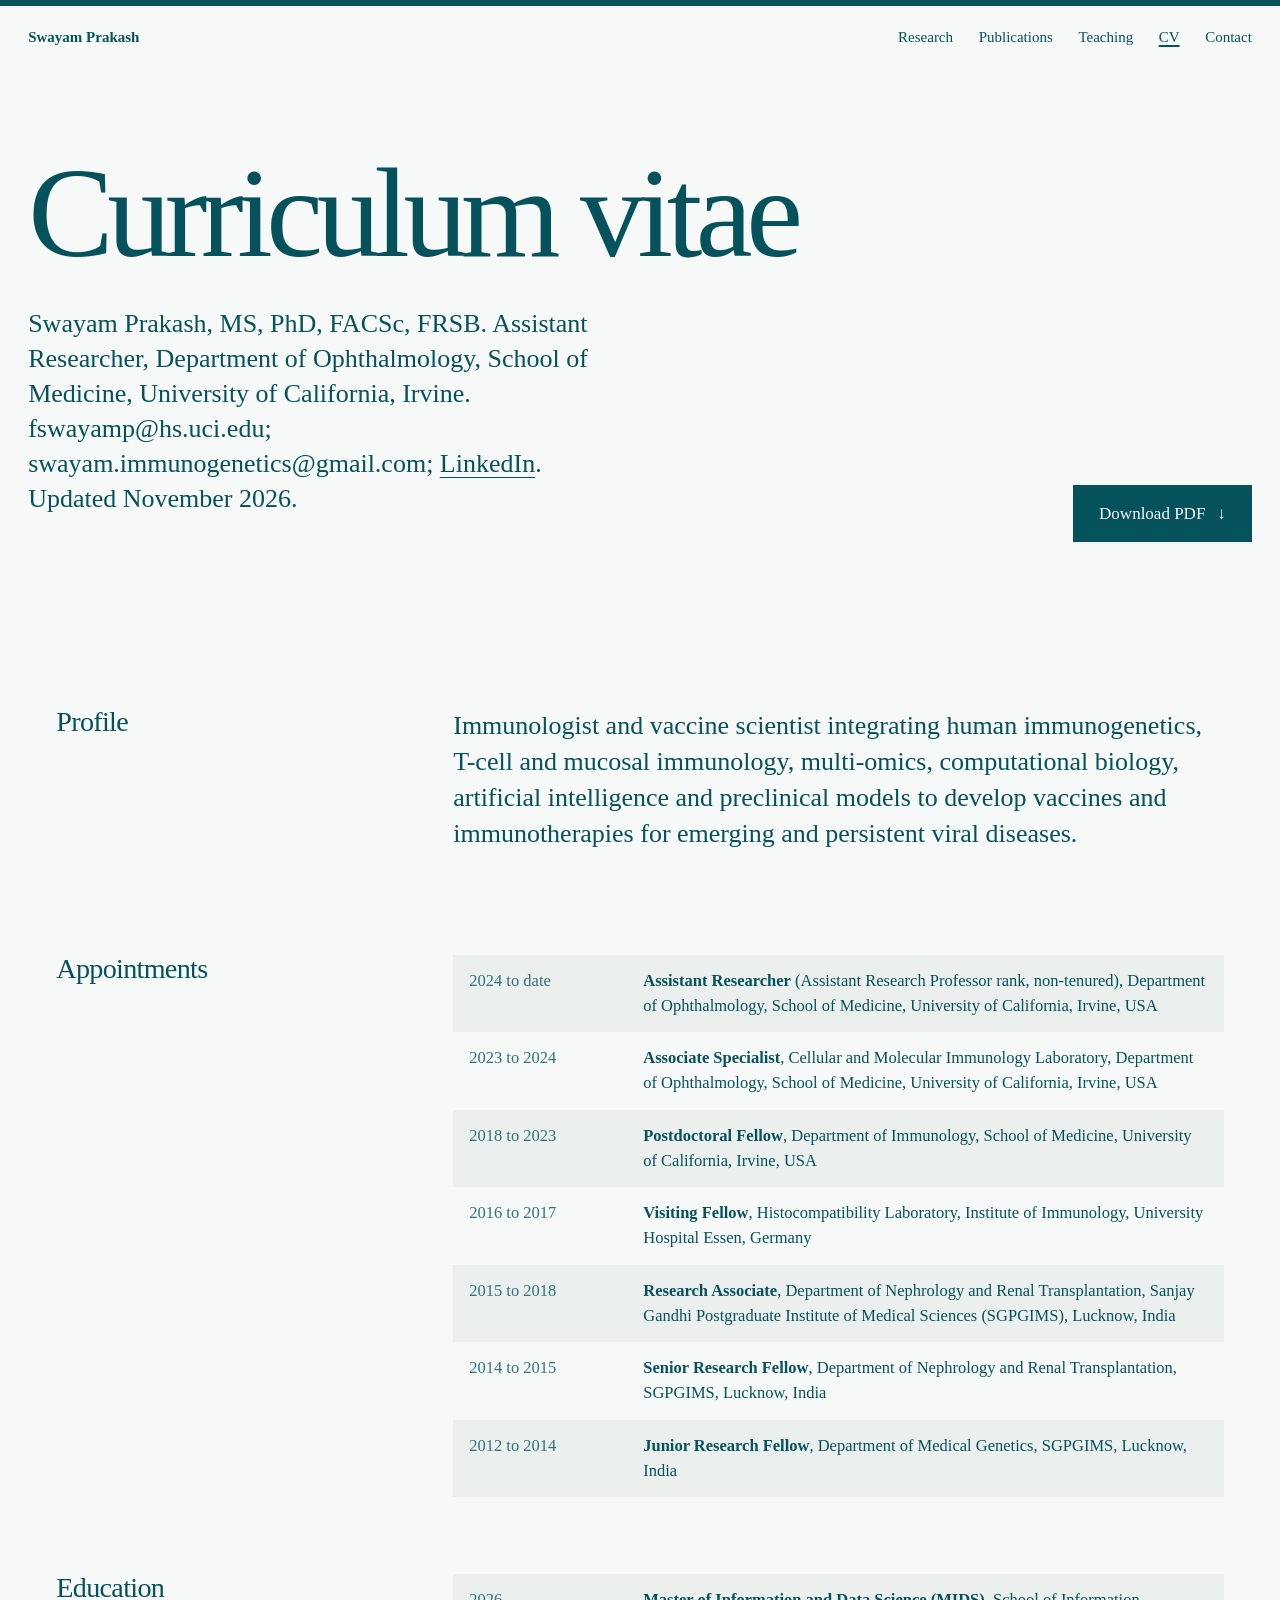
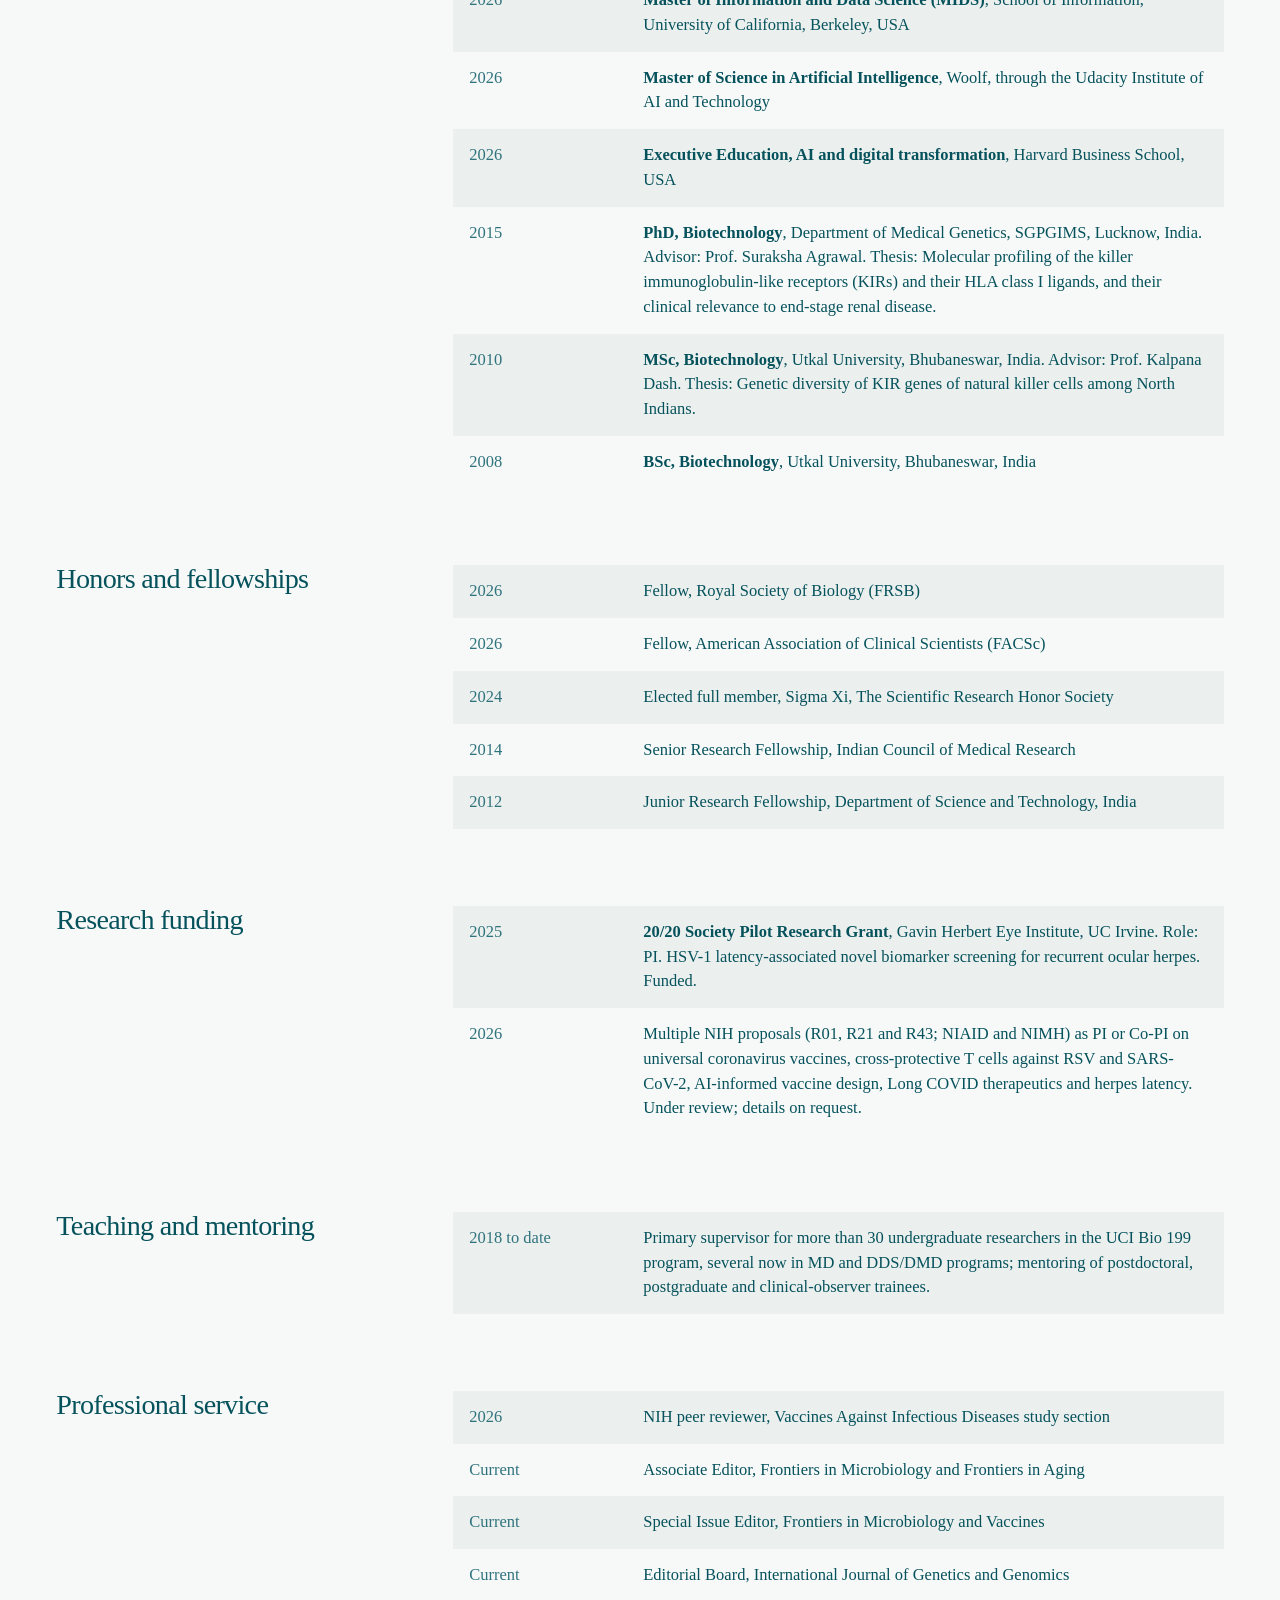
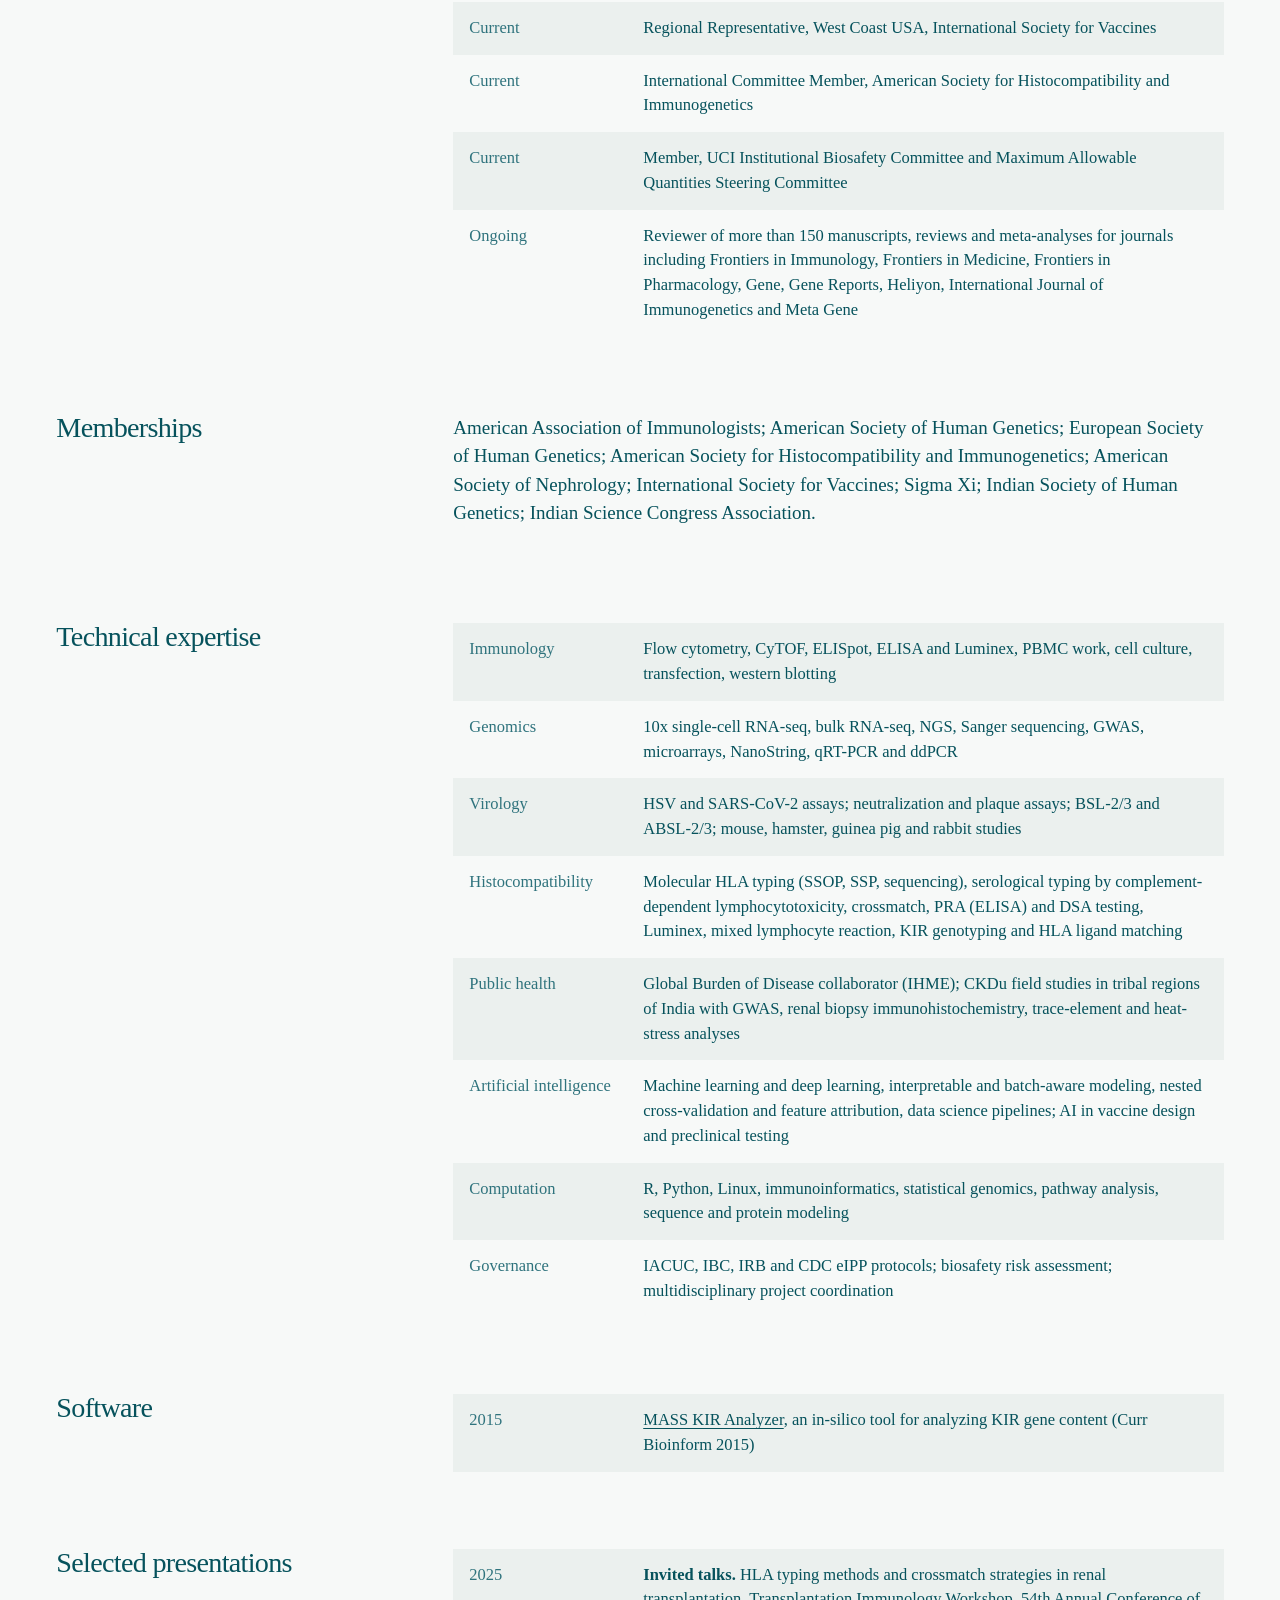
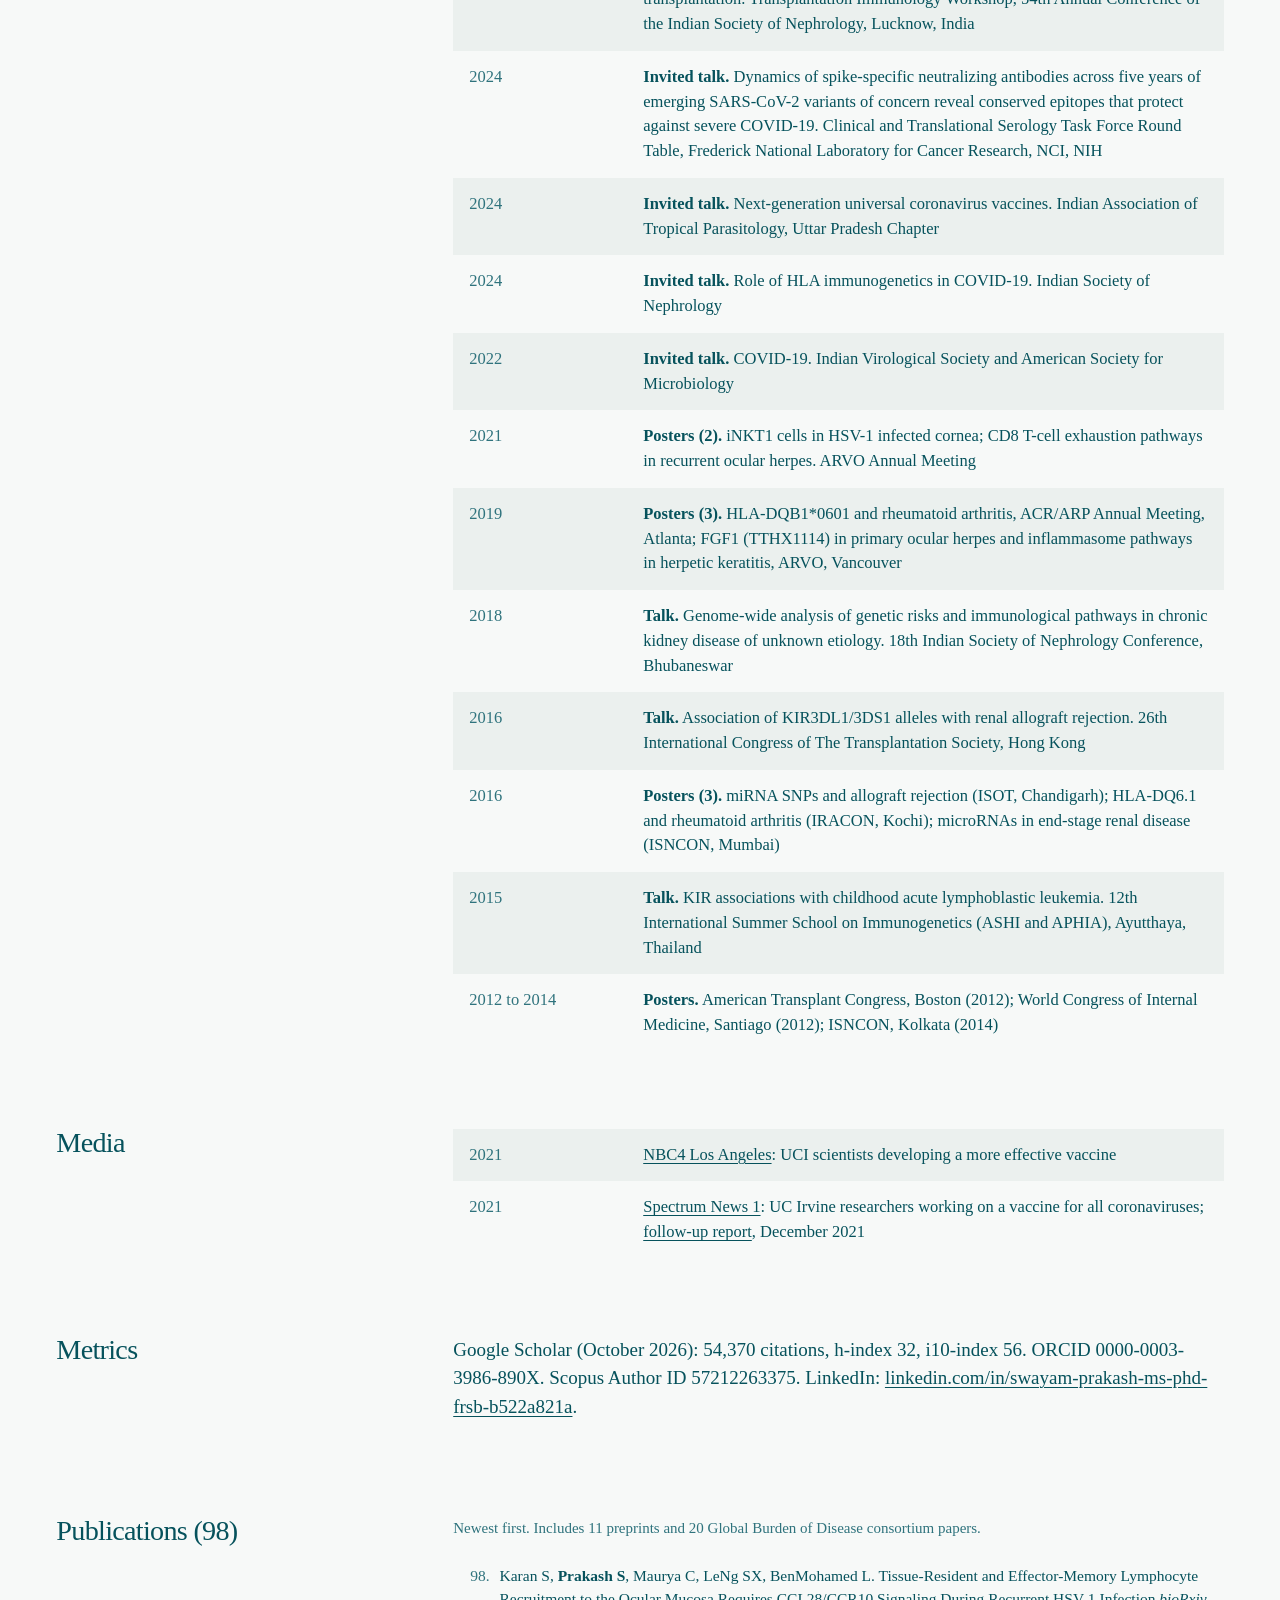
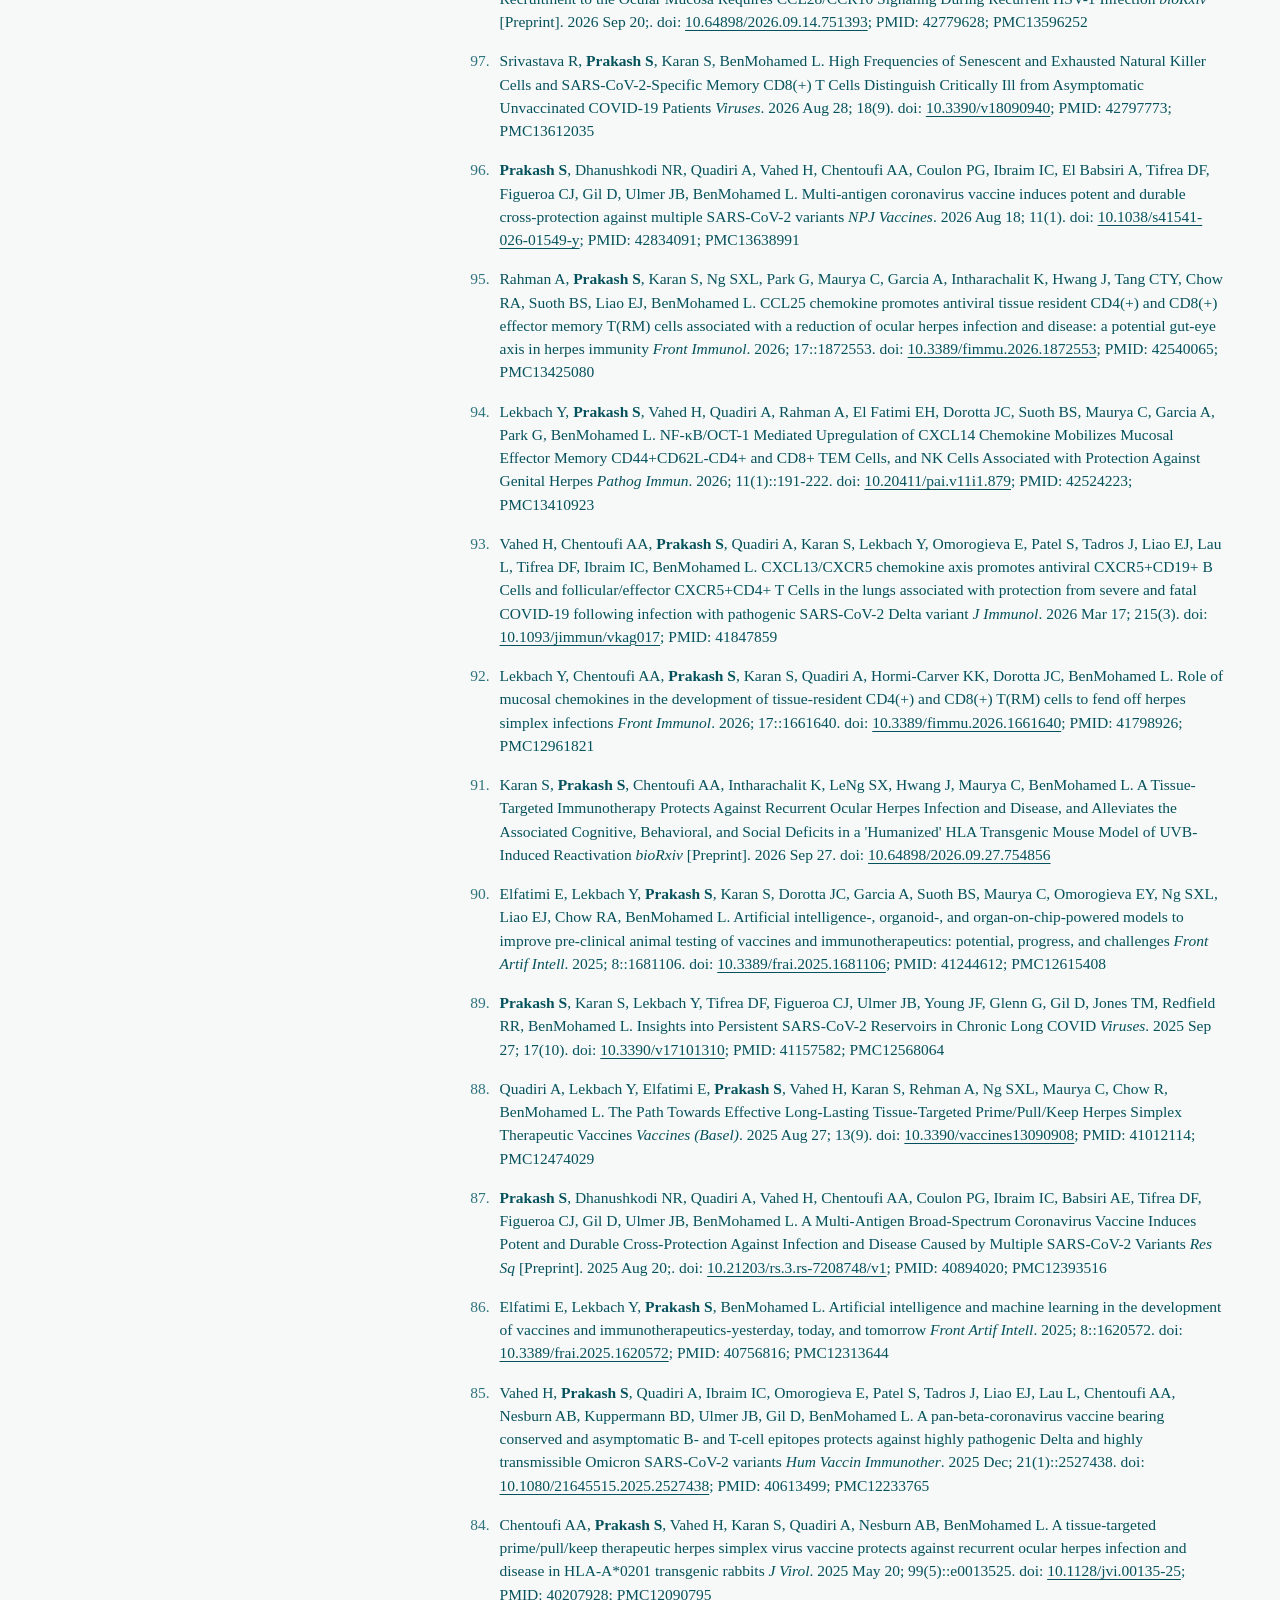
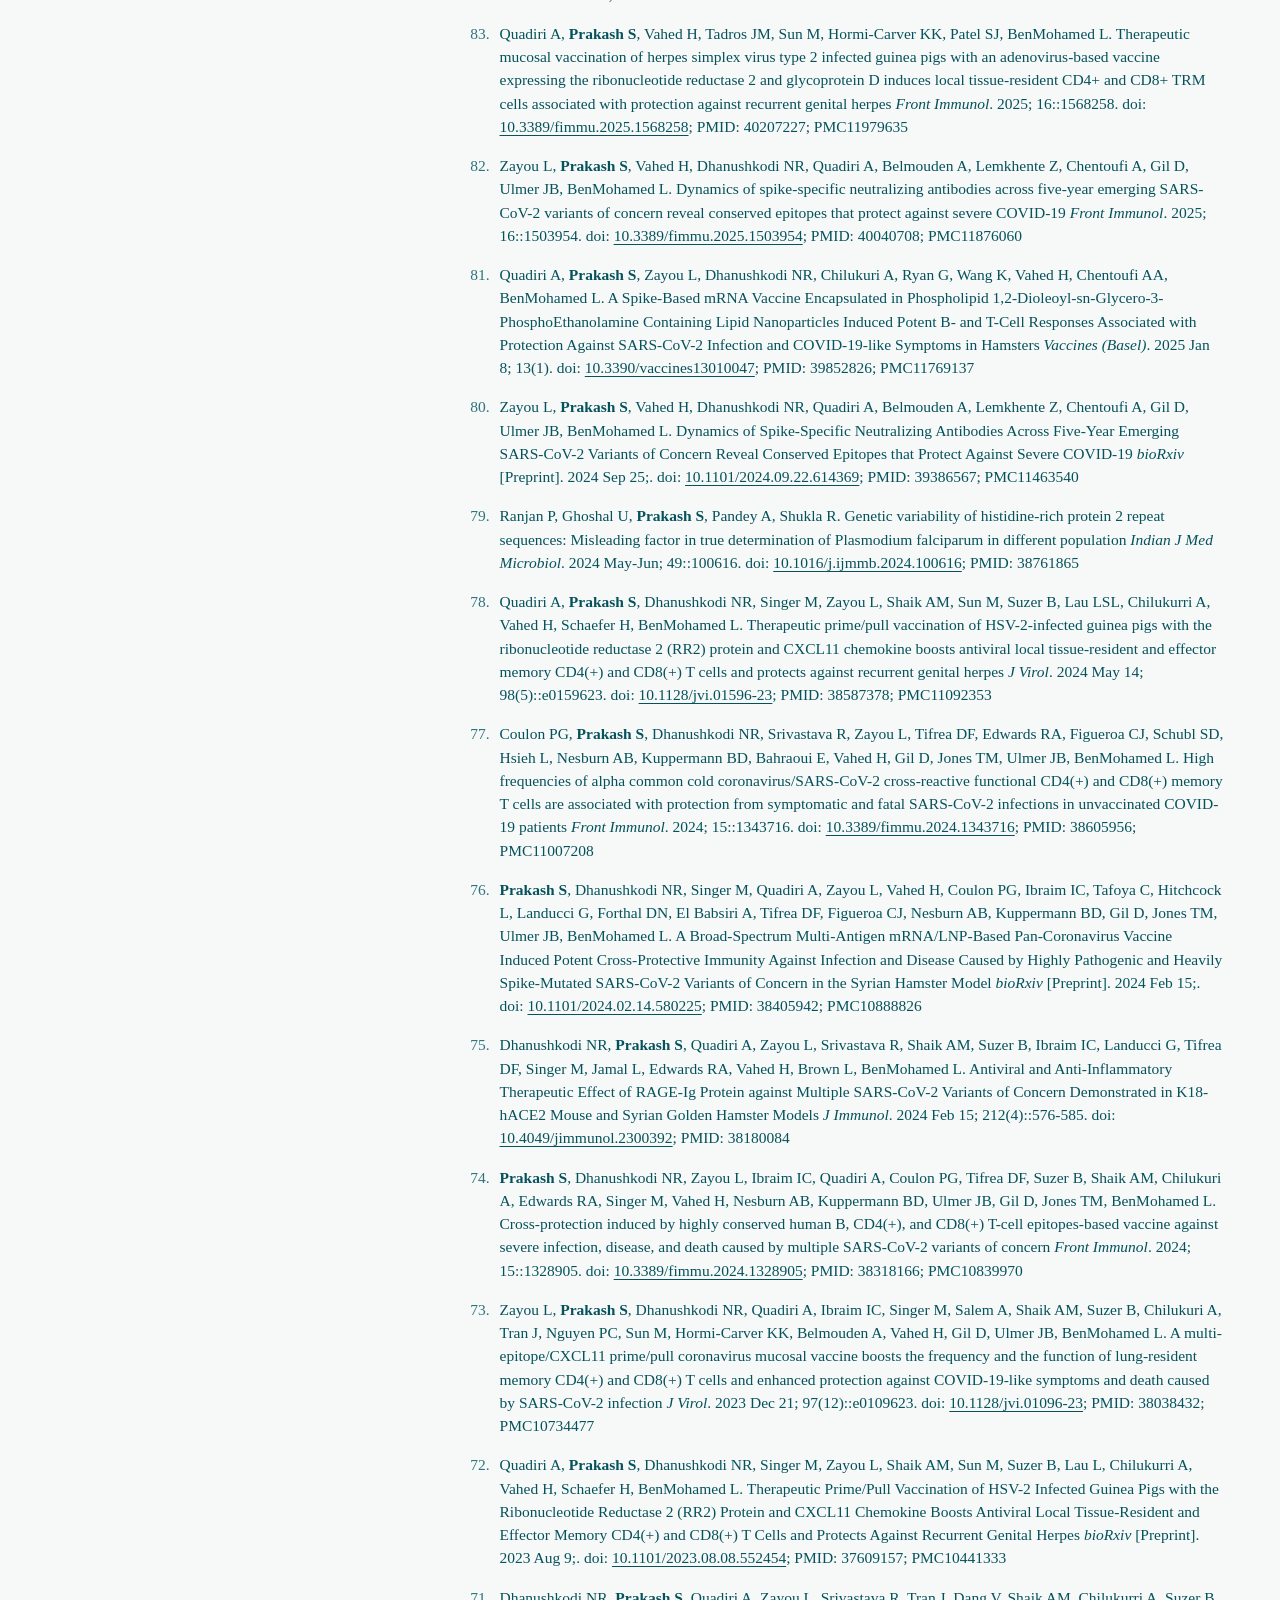
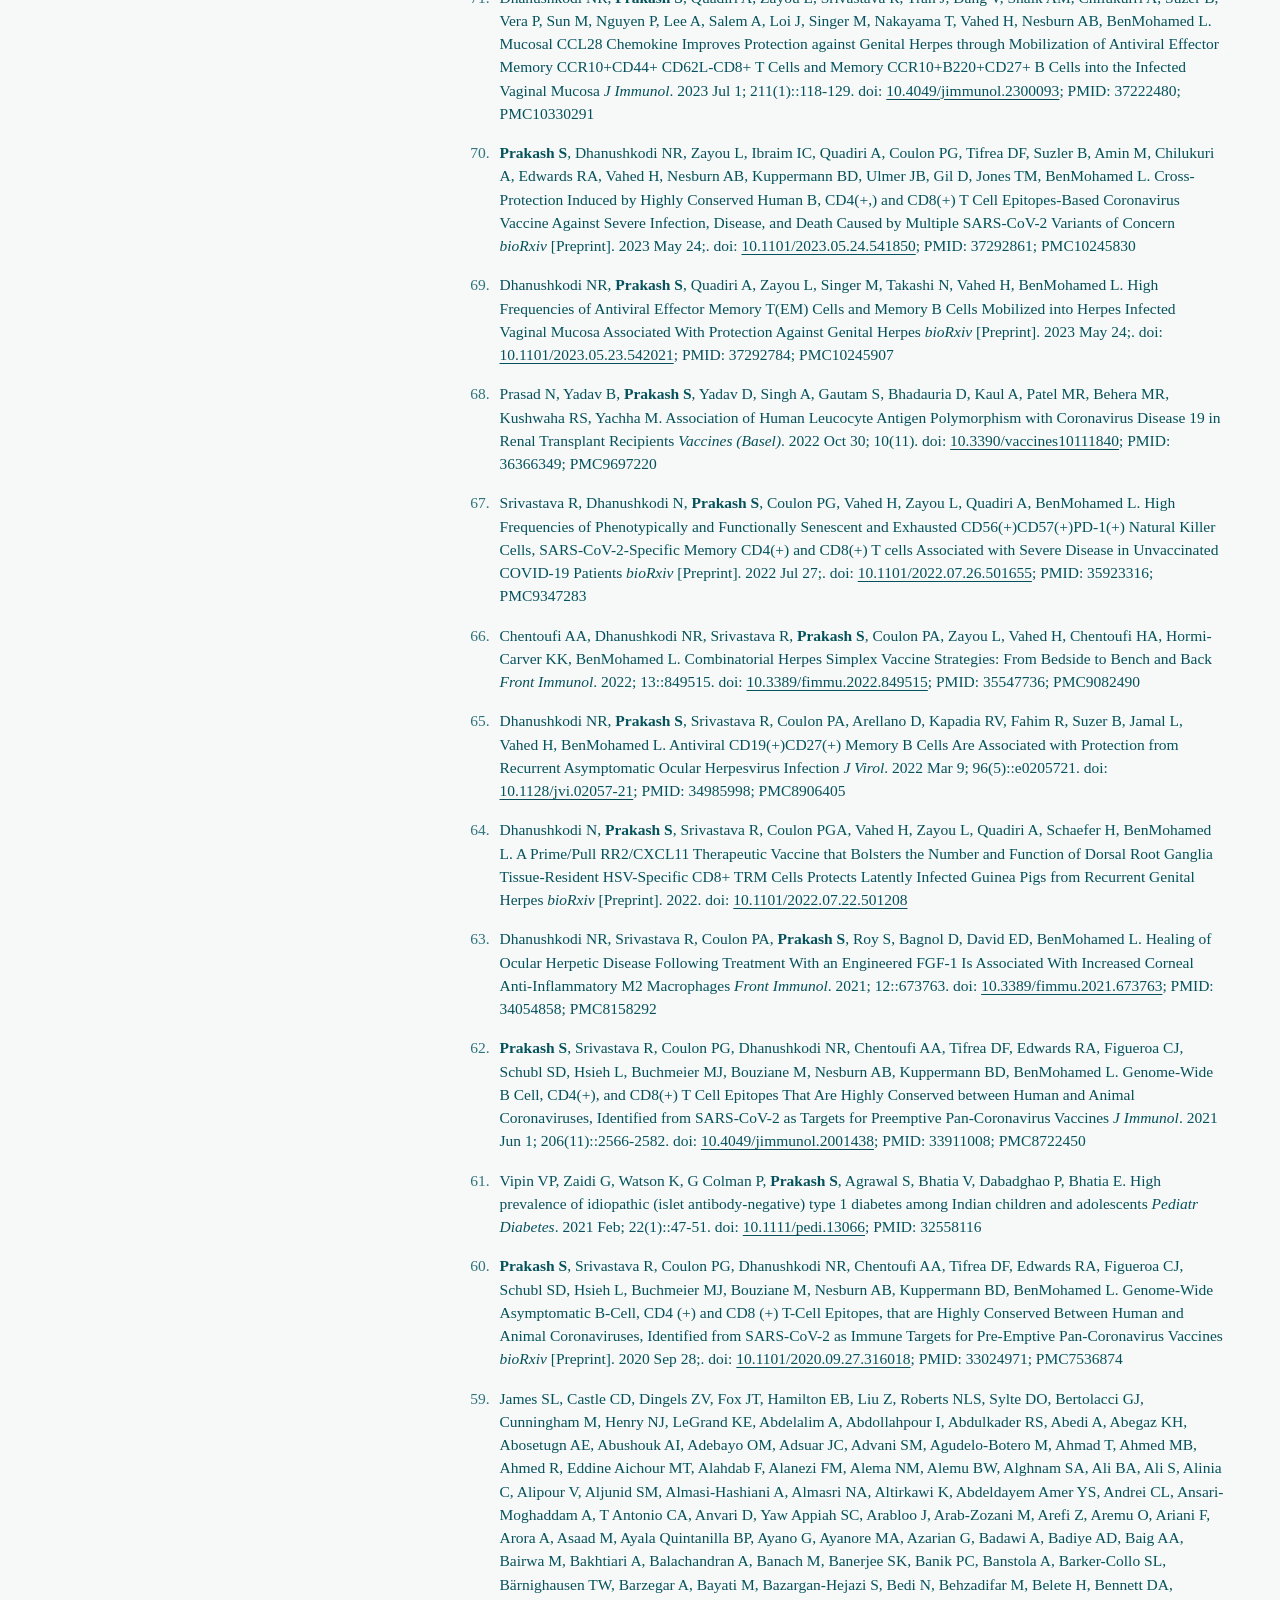
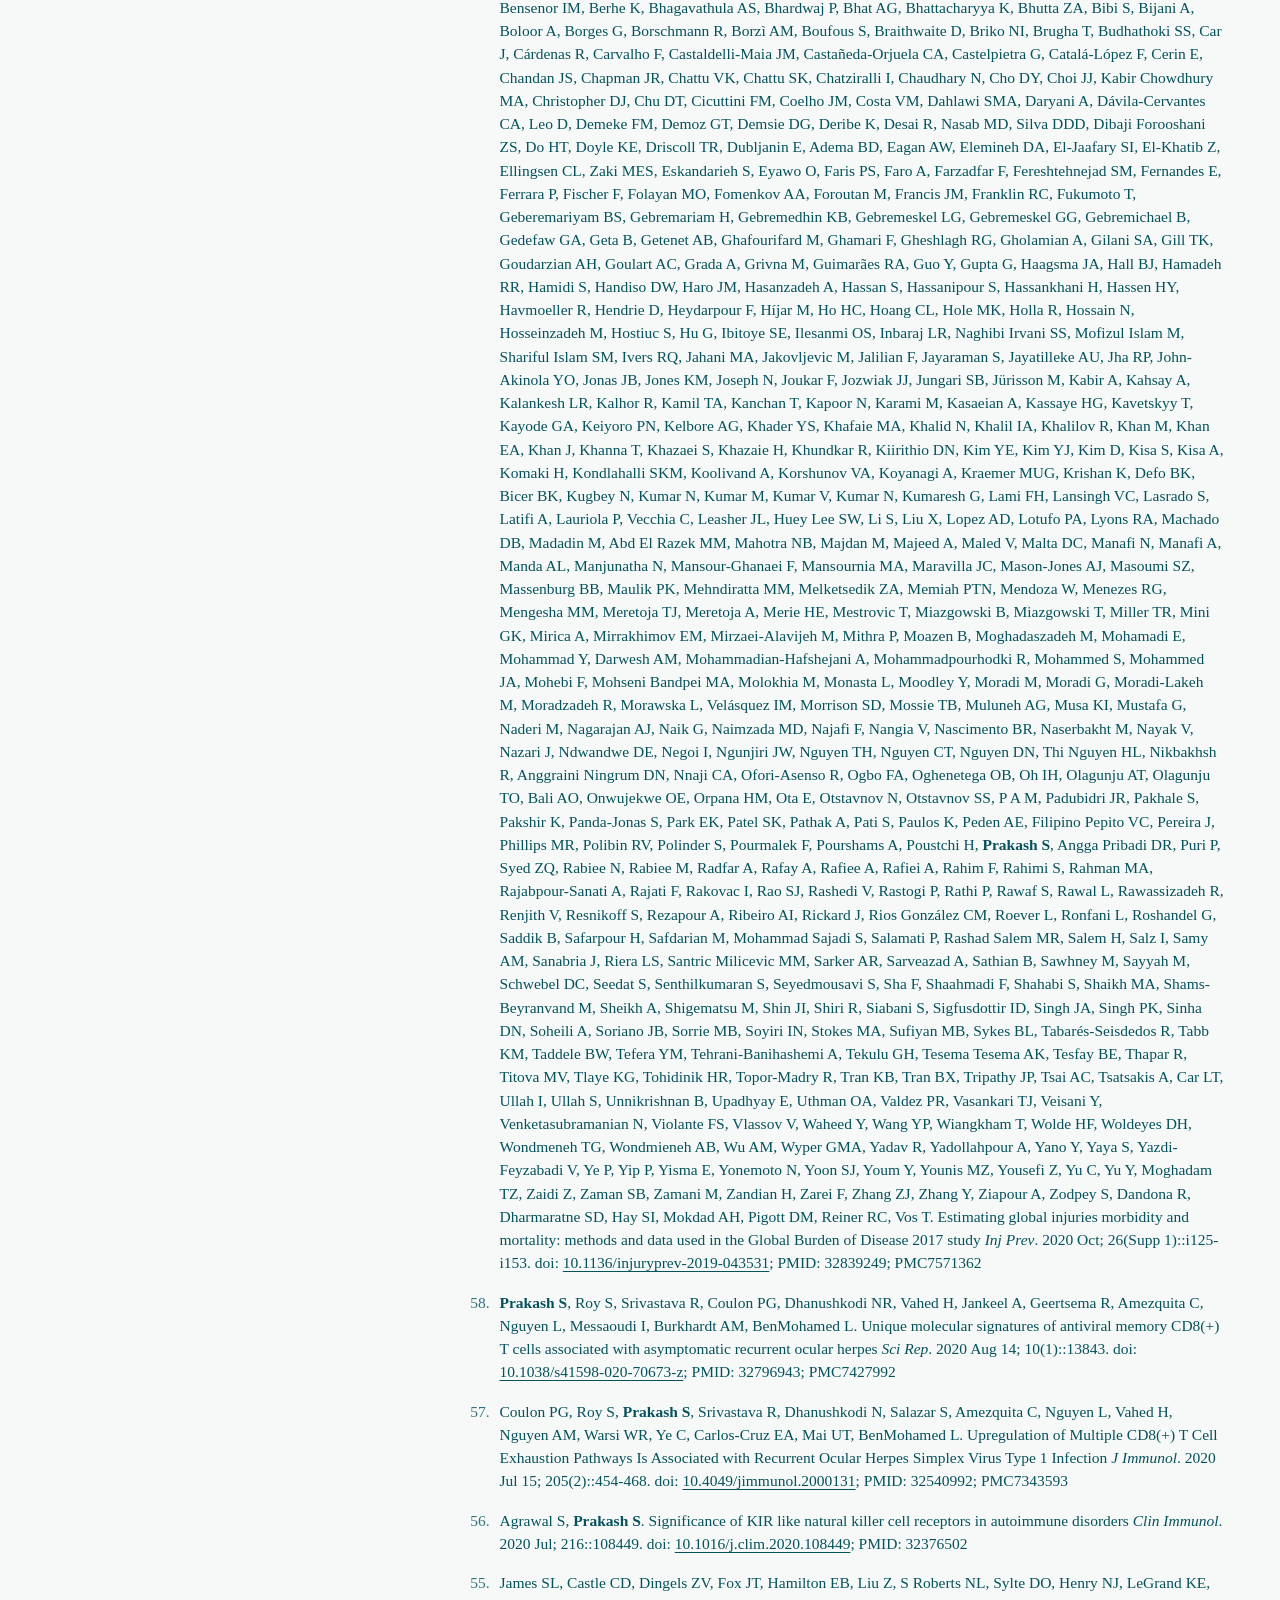
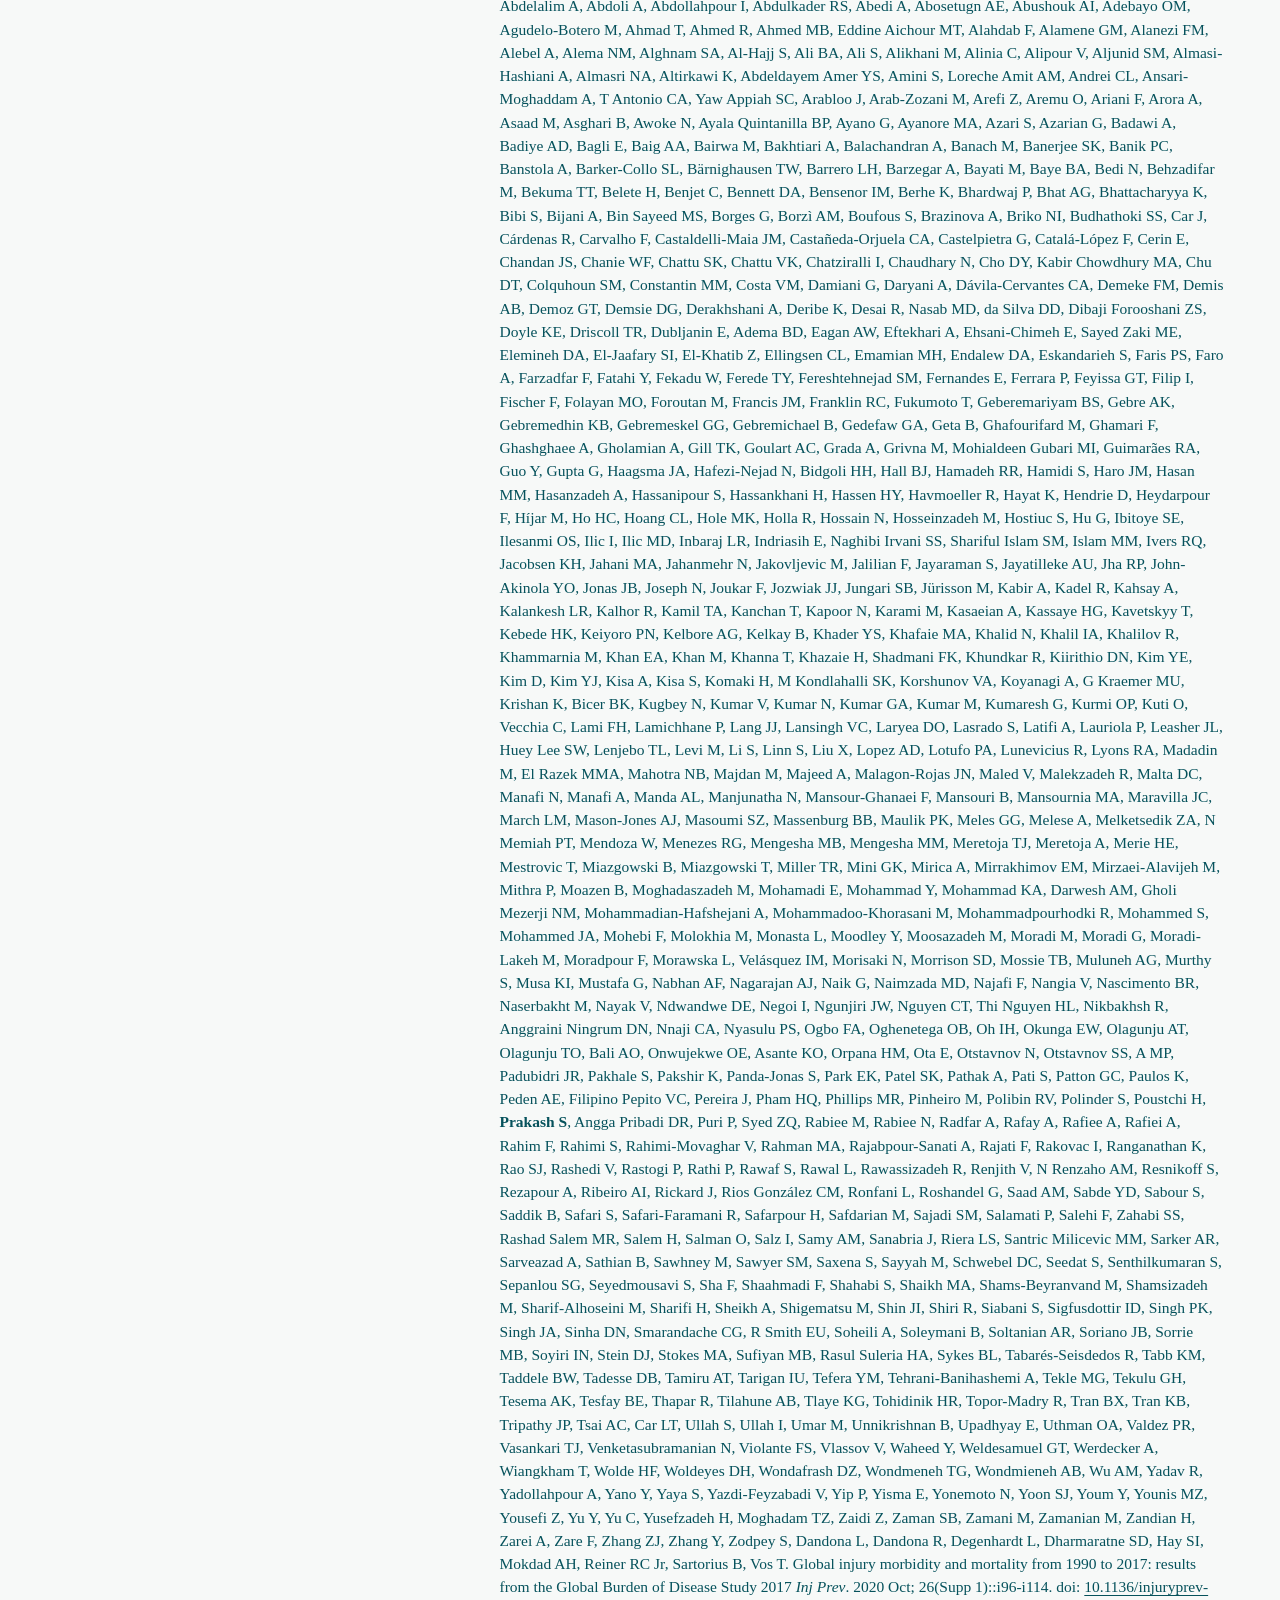
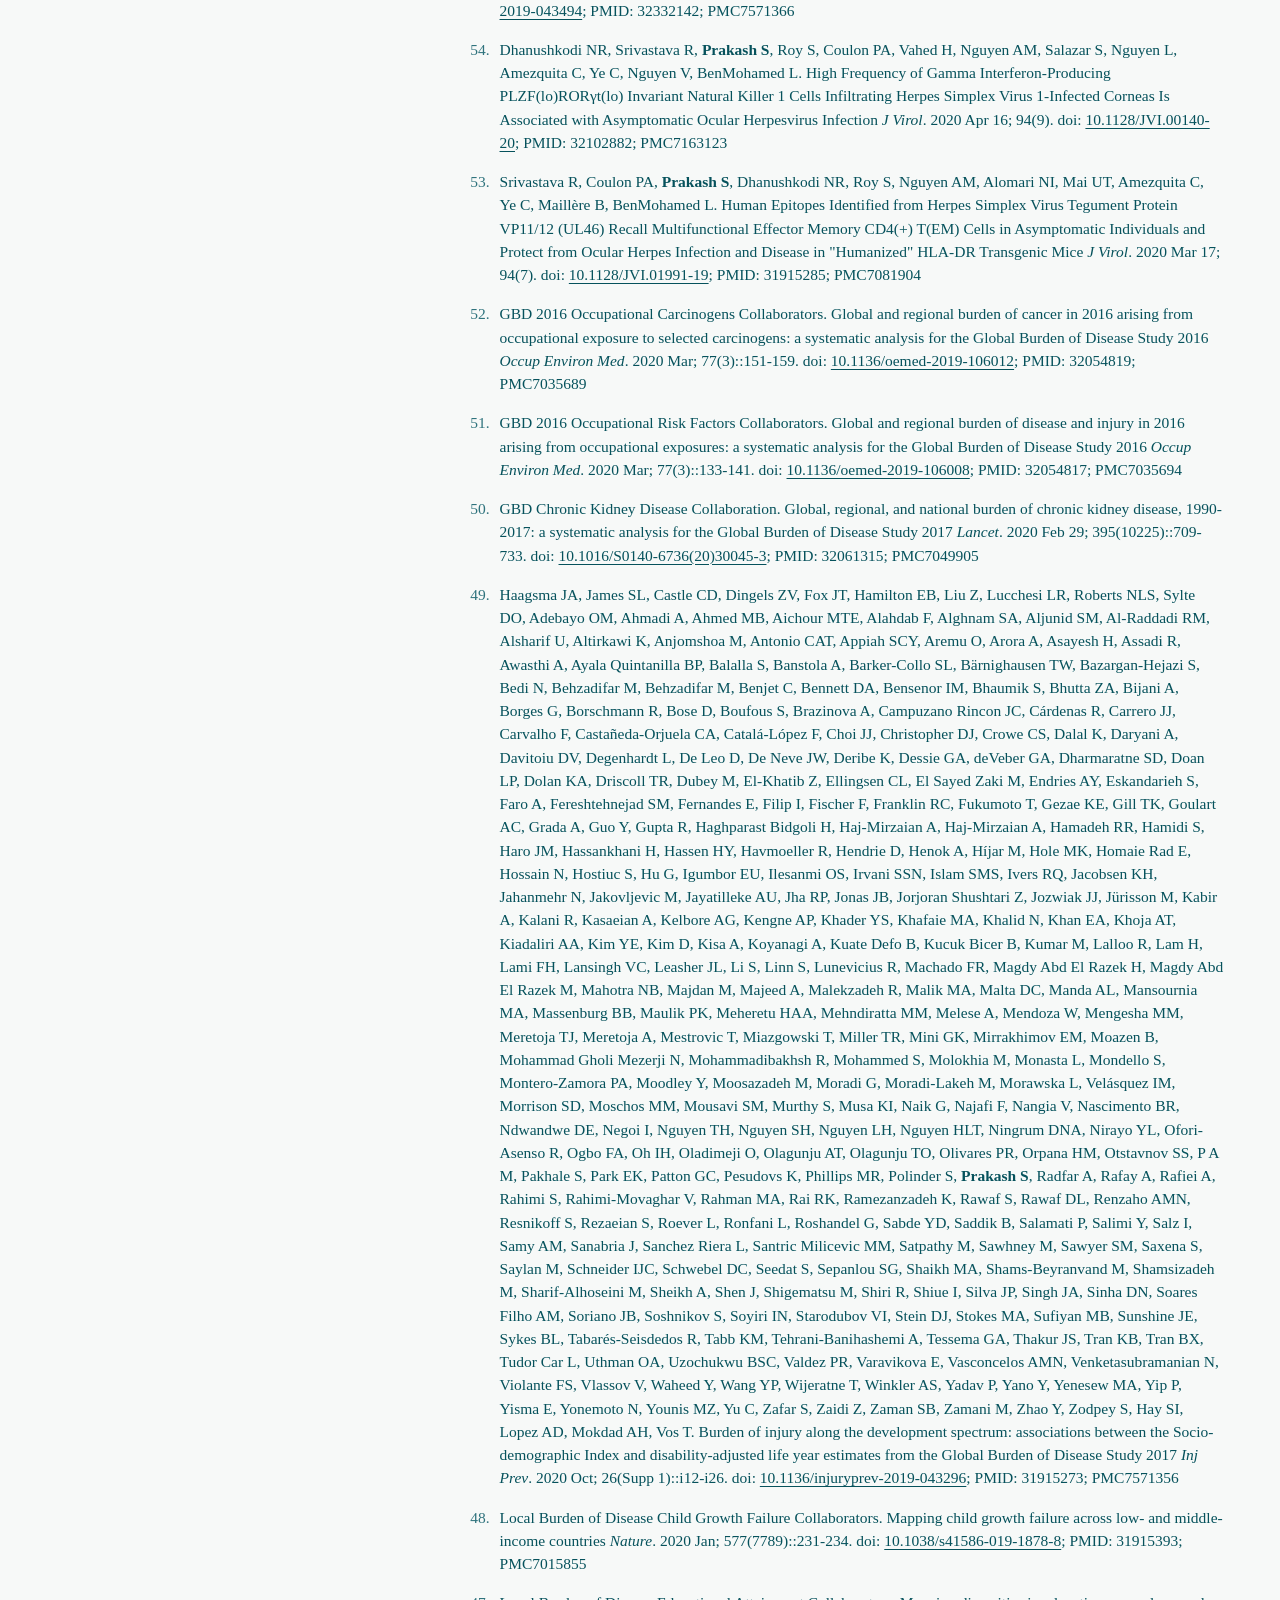
==== commit 6ab56584: "Change CME to Invited Talk in presentations" ====
--- a/cv.html
+++ b/cv.html
@@ -35,7 +35,7 @@
     <a class="btn rise no-print" href="assets/Swayam_Prakash_CV.pdf" download>Download PDF <span class="arr">&darr;</span></a>
   </div>
 </div>
-<div class="cv"><section class="cv-sec"><h2>Profile</h2><div><p class="cv-lede">Immunologist and vaccine scientist integrating human immunogenetics, T-cell and mucosal immunology, multi-omics, computational biology, artificial intelligence and preclinical models to develop vaccines and immunotherapies for emerging and persistent viral diseases.</p></div></section><section class="cv-sec"><h2>Appointments</h2><div><ul class="cv-list"><li><span class="when">2024 to date</span><span class="what"><b>Assistant Researcher</b> (Assistant Research Professor rank, non-tenured), Department of Ophthalmology, School of Medicine, University of California, Irvine, USA</span></li><li><span class="when">2023 to 2024</span><span class="what"><b>Associate Specialist</b>, Cellular and Molecular Immunology Laboratory, Department of Ophthalmology, School of Medicine, University of California, Irvine, USA</span></li><li><span class="when">2018 to 2023</span><span class="what"><b>Postdoctoral Fellow</b>, Department of Immunology, School of Medicine, University of California, Irvine, USA</span></li><li><span class="when">2016 to 2017</span><span class="what"><b>Visiting Fellow</b>, Histocompatibility Laboratory, Institute of Immunology, University Hospital Essen, Germany</span></li><li><span class="when">2015 to 2018</span><span class="what"><b>Research Associate</b>, Department of Nephrology and Renal Transplantation, Sanjay Gandhi Postgraduate Institute of Medical Sciences (SGPGIMS), Lucknow, India</span></li><li><span class="when">2014 to 2015</span><span class="what"><b>Senior Research Fellow</b>, Department of Nephrology and Renal Transplantation, SGPGIMS, Lucknow, India</span></li><li><span class="when">2012 to 2014</span><span class="what"><b>Junior Research Fellow</b>, Department of Medical Genetics, SGPGIMS, Lucknow, India</span></li></ul></div></section><section class="cv-sec"><h2>Education</h2><div><ul class="cv-list"><li><span class="when">2026</span><span class="what"><b>Master of Information and Data Science (MIDS)</b>, School of Information, University of California, Berkeley, USA</span></li><li><span class="when">2026</span><span class="what"><b>Master of Science in Artificial Intelligence</b>, Woolf, through the Udacity Institute of AI and Technology</span></li><li><span class="when">2026</span><span class="what"><b>Executive Education, AI and digital transformation</b>, Harvard Business School, USA</span></li><li><span class="when">2015</span><span class="what"><b>PhD, Biotechnology</b>, Department of Medical Genetics, SGPGIMS, Lucknow, India. Advisor: Prof. Suraksha Agrawal. Thesis: Molecular profiling of the killer immunoglobulin-like receptors (KIRs) and their HLA class I ligands, and their clinical relevance to end-stage renal disease.</span></li><li><span class="when">2010</span><span class="what"><b>MSc, Biotechnology</b>, Utkal University, Bhubaneswar, India. Advisor: Prof. Kalpana Dash. Thesis: Genetic diversity of KIR genes of natural killer cells among North Indians.</span></li><li><span class="when">2008</span><span class="what"><b>BSc, Biotechnology</b>, Utkal University, Bhubaneswar, India</span></li></ul></div></section><section class="cv-sec"><h2>Honors and fellowships</h2><div><ul class="cv-list"><li><span class="when">2026</span><span class="what">Fellow, Royal Society of Biology (FRSB)</span></li><li><span class="when">2026</span><span class="what">Fellow, American Association of Clinical Scientists (FACSc)</span></li><li><span class="when">2024</span><span class="what">Elected full member, Sigma Xi, The Scientific Research Honor Society</span></li><li><span class="when">2014</span><span class="what">Senior Research Fellowship, Indian Council of Medical Research</span></li><li><span class="when">2012</span><span class="what">Junior Research Fellowship, Department of Science and Technology, India</span></li></ul></div></section><section class="cv-sec"><h2>Research funding</h2><div><ul class="cv-list"><li><span class="when">2025</span><span class="what"><b>20/20 Society Pilot Research Grant</b>, Gavin Herbert Eye Institute, UC Irvine. Role: PI. HSV-1 latency-associated novel biomarker screening for recurrent ocular herpes. Funded.</span></li><li><span class="when">2026</span><span class="what">Multiple NIH proposals (R01, R21 and R43; NIAID and NIMH) as PI or Co-PI on universal coronavirus vaccines, cross-protective T cells against RSV and SARS-CoV-2, AI-informed vaccine design, Long COVID therapeutics and herpes latency. Under review; details on request.</span></li></ul></div></section><section class="cv-sec"><h2>Teaching and mentoring</h2><div><ul class="cv-list"><li><span class="when">2018 to date</span><span class="what">Primary supervisor for more than 30 undergraduate researchers in the UCI Bio 199 program, several now in MD and DDS/DMD programs; mentoring of postdoctoral, postgraduate and clinical-observer trainees.</span></li></ul></div></section><section class="cv-sec"><h2>Professional service</h2><div><ul class="cv-list"><li><span class="when">2026</span><span class="what">NIH peer reviewer, Vaccines Against Infectious Diseases study section</span></li><li><span class="when">Current</span><span class="what">Associate Editor, Frontiers in Microbiology and Frontiers in Aging</span></li><li><span class="when">Current</span><span class="what">Special Issue Editor, Frontiers in Microbiology and Vaccines</span></li><li><span class="when">Current</span><span class="what">Editorial Board, International Journal of Genetics and Genomics</span></li><li><span class="when">Current</span><span class="what">Regional Representative, West Coast USA, International Society for Vaccines</span></li><li><span class="when">Current</span><span class="what">International Committee Member, American Society for Histocompatibility and Immunogenetics</span></li><li><span class="when">Current</span><span class="what">Member, UCI Institutional Biosafety Committee and Maximum Allowable Quantities Steering Committee</span></li><li><span class="when">Ongoing</span><span class="what">Reviewer of more than 150 manuscripts, reviews and meta-analyses for journals including Frontiers in Immunology, Frontiers in Medicine, Frontiers in Pharmacology, Gene, Gene Reports, Heliyon, International Journal of Immunogenetics and Meta Gene</span></li></ul></div></section><section class="cv-sec"><h2>Memberships</h2><div><p>American Association of Immunologists; American Society of Human Genetics; European Society of Human Genetics; American Society for Histocompatibility and Immunogenetics; American Society of Nephrology; International Society for Vaccines; Sigma Xi; Indian Society of Human Genetics; Indian Science Congress Association.</p></div></section><section class="cv-sec"><h2>Technical expertise</h2><div><ul class="cv-list"><li><span class="when">Immunology</span><span class="what">Flow cytometry, CyTOF, ELISpot, ELISA and Luminex, PBMC work, cell culture, transfection, western blotting</span></li><li><span class="when">Genomics</span><span class="what">10x single-cell RNA-seq, bulk RNA-seq, NGS, Sanger sequencing, GWAS, microarrays, NanoString, qRT-PCR and ddPCR</span></li><li><span class="when">Virology</span><span class="what">HSV and SARS-CoV-2 assays; neutralization and plaque assays; BSL-2/3 and ABSL-2/3; mouse, hamster, guinea pig and rabbit studies</span></li><li><span class="when">Histocompatibility</span><span class="what">Molecular HLA typing (SSOP, SSP, sequencing), serological typing by complement-dependent lymphocytotoxicity, crossmatch, PRA (ELISA) and DSA testing, Luminex, mixed lymphocyte reaction, KIR genotyping and HLA ligand matching</span></li><li><span class="when">Public health</span><span class="what">Global Burden of Disease collaborator (IHME); CKDu field studies in tribal regions of India with GWAS, renal biopsy immunohistochemistry, trace-element and heat-stress analyses</span></li><li><span class="when">Artificial intelligence</span><span class="what">Machine learning and deep learning, interpretable and batch-aware modeling, nested cross-validation and feature attribution, data science pipelines; AI in vaccine design and preclinical testing</span></li><li><span class="when">Computation</span><span class="what">R, Python, Linux, immunoinformatics, statistical genomics, pathway analysis, sequence and protein modeling</span></li><li><span class="when">Governance</span><span class="what">IACUC, IBC, IRB and CDC eIPP protocols; biosafety risk assessment; multidisciplinary project coordination</span></li></ul></div></section><section class="cv-sec"><h2>Software</h2><div><ul class="cv-list"><li><span class="when">2015</span><span class="what"><a href="http://sourceforge.net/projects/masskiranalyzer/">MASS KIR Analyzer</a>, an in-silico tool for analyzing KIR gene content (Curr Bioinform 2015)</span></li></ul></div></section><section class="cv-sec"><h2>Selected presentations</h2><div><ul class="cv-list"><li><span class="when">2025</span><span class="what"><b>Invited talk and CME.</b> HLA typing methods and crossmatch strategies in renal transplantation. Transplantation Immunology Workshop, 54th Annual Conference of the Indian Society of Nephrology, Lucknow, India</span></li><li><span class="when">2024</span><span class="what"><b>Invited talk.</b> Dynamics of spike-specific neutralizing antibodies across five years of emerging SARS-CoV-2 variants of concern reveal conserved epitopes that protect against severe COVID-19. Clinical and Translational Serology Task Force Round Table, Frederick National Laboratory for Cancer Research, NCI, NIH</span></li><li><span class="when">2024</span><span class="what"><b>CME.</b> Next-generation universal coronavirus vaccines. Indian Association of Tropical Parasitology, Uttar Pradesh Chapter</span></li><li><span class="when">2024</span><span class="what"><b>CME.</b> Role of HLA immunogenetics in COVID-19. Indian Society of Nephrology</span></li><li><span class="when">2022</span><span class="what"><b>CME.</b> COVID-19. Indian Virological Society and American Society for Microbiology</span></li><li><span class="when">2021</span><span class="what"><b>Posters (2).</b> iNKT1 cells in HSV-1 infected cornea; CD8 T-cell exhaustion pathways in recurrent ocular herpes. ARVO Annual Meeting</span></li><li><span class="when">2019</span><span class="what"><b>Posters (3).</b> HLA-DQB1*0601 and rheumatoid arthritis, ACR/ARP Annual Meeting, Atlanta; FGF1 (TTHX1114) in primary ocular herpes and inflammasome pathways in herpetic keratitis, ARVO, Vancouver</span></li><li><span class="when">2018</span><span class="what"><b>Talk.</b> Genome-wide analysis of genetic risks and immunological pathways in chronic kidney disease of unknown etiology. 18th Indian Society of Nephrology Conference, Bhubaneswar</span></li><li><span class="when">2016</span><span class="what"><b>Talk.</b> Association of KIR3DL1/3DS1 alleles with renal allograft rejection. 26th International Congress of The Transplantation Society, Hong Kong</span></li><li><span class="when">2016</span><span class="what"><b>Posters (3).</b> miRNA SNPs and allograft rejection (ISOT, Chandigarh); HLA-DQ6.1 and rheumatoid arthritis (IRACON, Kochi); microRNAs in end-stage renal disease (ISNCON, Mumbai)</span></li><li><span class="when">2015</span><span class="what"><b>Talk.</b> KIR associations with childhood acute lymphoblastic leukemia. 12th International Summer School on Immunogenetics (ASHI and APHIA), Ayutthaya, Thailand</span></li><li><span class="when">2012 to 2014</span><span class="what"><b>Posters.</b> American Transplant Congress, Boston (2012); World Congress of Internal Medicine, Santiago (2012); ISNCON, Kolkata (2014)</span></li></ul></div></section><section class="cv-sec"><h2>Media</h2><div><ul class="cv-list"><li><span class="when">2021</span><span class="what"><a href="https://www.nbclosangeles.com/on-air/uci-scientists-developing-more-effective-vaccine/2510578/">NBC4 Los Angeles</a>: UCI scientists developing a more effective vaccine</span></li><li><span class="when">2021</span><span class="what"><a href="https://spectrumnews1.com/ca/orange-county/health/2021/01/28/uc-irvine-researchers-working-on-a-vaccine-for-all-coronaviruses">Spectrum News 1</a>: UC Irvine researchers working on a vaccine for all coronaviruses; <a href="https://spectrumnews1.com/ca/la-west/coronavirus/2021/12/26/uci-team-s-preemptive-covid-vaccine-candidate-has-promising-results">follow-up report</a>, December 2021</span></li></ul></div></section><section class="cv-sec"><h2>Metrics</h2><div><p>Google Scholar (October 2026): 54,370 citations, h-index 32, i10-index 56. ORCID 0000-0003-3986-890X. Scopus Author ID 57212263375. LinkedIn: <a href="https://www.linkedin.com/in/swayam-prakash-ms-phd-frsb-b522a821a/">linkedin.com/in/swayam-prakash-ms-phd-frsb-b522a821a</a>.</p></div></section><section class="cv-sec" id="publications"><h2>Publications (98)</h2><div><p class="cv-note">Newest first. Includes 11 preprints and 20 Global Burden of Disease consortium papers.</p><ol class="cv-pubs" reversed><li>Karan S, <b>Prakash S</b>, Maurya C, LeNg SX, BenMohamed L. Tissue-Resident and Effector-Memory Lymphocyte Recruitment to the Ocular Mucosa Requires CCL28/CCR10 Signaling During Recurrent HSV-1 Infection <i>bioRxiv</i> [Preprint]. 2026 Sep 20;. doi: <a href="https://doi.org/10.64898/2026.09.14.751393">10.64898/2026.09.14.751393</a>; PMID: 42779628; PMC13596252</li><li>Srivastava R, <b>Prakash S</b>, Karan S, BenMohamed L. High Frequencies of Senescent and Exhausted Natural Killer Cells and SARS-CoV-2-Specific Memory CD8(+) T Cells Distinguish Critically Ill from Asymptomatic Unvaccinated COVID-19 Patients <i>Viruses</i>. 2026 Aug 28; 18(9). doi: <a href="https://doi.org/10.3390/v18090940">10.3390/v18090940</a>; PMID: 42797773; PMC13612035</li><li><b>Prakash S</b>, Dhanushkodi NR, Quadiri A, Vahed H, Chentoufi AA, Coulon PG, Ibraim IC, El Babsiri A, Tifrea DF, Figueroa CJ, Gil D, Ulmer JB, BenMohamed L. Multi-antigen coronavirus vaccine induces potent and durable cross-protection against multiple SARS-CoV-2 variants <i>NPJ Vaccines</i>. 2026 Aug 18; 11(1). doi: <a href="https://doi.org/10.1038/s41541-026-01549-y">10.1038/s41541-026-01549-y</a>; PMID: 42834091; PMC13638991</li><li>Rahman A, <b>Prakash S</b>, Karan S, Ng SXL, Park G, Maurya C, Garcia A, Intharachalit K, Hwang J, Tang CTY, Chow RA, Suoth BS, Liao EJ, BenMohamed L. CCL25 chemokine promotes antiviral tissue resident CD4(+) and CD8(+) effector memory T(RM) cells associated with a reduction of ocular herpes infection and disease: a potential gut-eye axis in herpes immunity <i>Front Immunol</i>. 2026; 17::1872553. doi: <a href="https://doi.org/10.3389/fimmu.2026.1872553">10.3389/fimmu.2026.1872553</a>; PMID: 42540065; PMC13425080</li><li>Lekbach Y, <b>Prakash S</b>, Vahed H, Quadiri A, Rahman A, El Fatimi EH, Dorotta JC, Suoth BS, Maurya C, Garcia A, Park G, BenMohamed L. NF-κB/OCT-1 Mediated Upregulation of CXCL14 Chemokine Mobilizes Mucosal Effector Memory CD44+CD62L-CD4+ and CD8+ TEM Cells, and NK Cells Associated with Protection Against Genital Herpes <i>Pathog Immun</i>. 2026; 11(1)::191-222. doi: <a href="https://doi.org/10.20411/pai.v11i1.879">10.20411/pai.v11i1.879</a>; PMID: 42524223; PMC13410923</li><li>Vahed H, Chentoufi AA, <b>Prakash S</b>, Quadiri A, Karan S, Lekbach Y, Omorogieva E, Patel S, Tadros J, Liao EJ, Lau L, Tifrea DF, Ibraim IC, BenMohamed L. CXCL13/CXCR5 chemokine axis promotes antiviral CXCR5+CD19+ B Cells and follicular/effector CXCR5+CD4+ T Cells in the lungs associated with protection from severe and fatal COVID-19 following infection with pathogenic SARS-CoV-2 Delta variant <i>J Immunol</i>. 2026 Mar 17; 215(3). doi: <a href="https://doi.org/10.1093/jimmun/vkag017">10.1093/jimmun/vkag017</a>; PMID: 41847859</li><li>Lekbach Y, Chentoufi AA, <b>Prakash S</b>, Karan S, Quadiri A, Hormi-Carver KK, Dorotta JC, BenMohamed L. Role of mucosal chemokines in the development of tissue-resident CD4(+) and CD8(+) T(RM) cells to fend off herpes simplex infections <i>Front Immunol</i>. 2026; 17::1661640. doi: <a href="https://doi.org/10.3389/fimmu.2026.1661640">10.3389/fimmu.2026.1661640</a>; PMID: 41798926; PMC12961821</li><li>Karan S, <b>Prakash S</b>, Chentoufi AA, Intharachalit K, LeNg SX, Hwang J, Maurya C, BenMohamed L. A Tissue-Targeted Immunotherapy Protects Against Recurrent Ocular Herpes Infection and Disease, and Alleviates the Associated Cognitive, Behavioral, and Social Deficits in a &#x27;Humanized&#x27; HLA Transgenic Mouse Model of UVB-Induced Reactivation <i>bioRxiv</i> [Preprint]. 2026 Sep 27. doi: <a href="https://doi.org/10.64898/2026.09.27.754856">10.64898/2026.09.27.754856</a></li><li>Elfatimi E, Lekbach Y, <b>Prakash S</b>, Karan S, Dorotta JC, Garcia A, Suoth BS, Maurya C, Omorogieva EY, Ng SXL, Liao EJ, Chow RA, BenMohamed L. Artificial intelligence-, organoid-, and organ-on-chip-powered models to improve pre-clinical animal testing of vaccines and immunotherapeutics: potential, progress, and challenges <i>Front Artif Intell</i>. 2025; 8::1681106. doi: <a href="https://doi.org/10.3389/frai.2025.1681106">10.3389/frai.2025.1681106</a>; PMID: 41244612; PMC12615408</li><li><b>Prakash S</b>, Karan S, Lekbach Y, Tifrea DF, Figueroa CJ, Ulmer JB, Young JF, Glenn G, Gil D, Jones TM, Redfield RR, BenMohamed L. Insights into Persistent SARS-CoV-2 Reservoirs in Chronic Long COVID <i>Viruses</i>. 2025 Sep 27; 17(10). doi: <a href="https://doi.org/10.3390/v17101310">10.3390/v17101310</a>; PMID: 41157582; PMC12568064</li><li>Quadiri A, Lekbach Y, Elfatimi E, <b>Prakash S</b>, Vahed H, Karan S, Rehman A, Ng SXL, Maurya C, Chow R, BenMohamed L. The Path Towards Effective Long-Lasting Tissue-Targeted Prime/Pull/Keep Herpes Simplex Therapeutic Vaccines <i>Vaccines (Basel)</i>. 2025 Aug 27; 13(9). doi: <a href="https://doi.org/10.3390/vaccines13090908">10.3390/vaccines13090908</a>; PMID: 41012114; PMC12474029</li><li><b>Prakash S</b>, Dhanushkodi NR, Quadiri A, Vahed H, Chentoufi AA, Coulon PG, Ibraim IC, Babsiri AE, Tifrea DF, Figueroa CJ, Gil D, Ulmer JB, BenMohamed L. A Multi-Antigen Broad-Spectrum Coronavirus Vaccine Induces Potent and Durable Cross-Protection Against Infection and Disease Caused by Multiple SARS-CoV-2 Variants <i>Res Sq</i> [Preprint]. 2025 Aug 20;. doi: <a href="https://doi.org/10.21203/rs.3.rs-7208748/v1">10.21203/rs.3.rs-7208748/v1</a>; PMID: 40894020; PMC12393516</li><li>Elfatimi E, Lekbach Y, <b>Prakash S</b>, BenMohamed L. Artificial intelligence and machine learning in the development of vaccines and immunotherapeutics-yesterday, today, and tomorrow <i>Front Artif Intell</i>. 2025; 8::1620572. doi: <a href="https://doi.org/10.3389/frai.2025.1620572">10.3389/frai.2025.1620572</a>; PMID: 40756816; PMC12313644</li><li>Vahed H, <b>Prakash S</b>, Quadiri A, Ibraim IC, Omorogieva E, Patel S, Tadros J, Liao EJ, Lau L, Chentoufi AA, Nesburn AB, Kuppermann BD, Ulmer JB, Gil D, BenMohamed L. A pan-beta-coronavirus vaccine bearing conserved and asymptomatic B- and T-cell epitopes protects against highly pathogenic Delta and highly transmissible Omicron SARS-CoV-2 variants <i>Hum Vaccin Immunother</i>. 2025 Dec; 21(1)::2527438. doi: <a href="https://doi.org/10.1080/21645515.2025.2527438">10.1080/21645515.2025.2527438</a>; PMID: 40613499; PMC12233765</li><li>Chentoufi AA, <b>Prakash S</b>, Vahed H, Karan S, Quadiri A, Nesburn AB, BenMohamed L. A tissue-targeted prime/pull/keep therapeutic herpes simplex virus vaccine protects against recurrent ocular herpes infection and disease in HLA-A*0201 transgenic rabbits <i>J Virol</i>. 2025 May 20; 99(5)::e0013525. doi: <a href="https://doi.org/10.1128/jvi.00135-25">10.1128/jvi.00135-25</a>; PMID: 40207928; PMC12090795</li><li>Quadiri A, <b>Prakash S</b>, Vahed H, Tadros JM, Sun M, Hormi-Carver KK, Patel SJ, BenMohamed L. Therapeutic mucosal vaccination of herpes simplex virus type 2 infected guinea pigs with an adenovirus-based vaccine expressing the ribonucleotide reductase 2 and glycoprotein D induces local tissue-resident CD4+ and CD8+ TRM cells associated with protection against recurrent genital herpes <i>Front Immunol</i>. 2025; 16::1568258. doi: <a href="https://doi.org/10.3389/fimmu.2025.1568258">10.3389/fimmu.2025.1568258</a>; PMID: 40207227; PMC11979635</li><li>Zayou L, <b>Prakash S</b>, Vahed H, Dhanushkodi NR, Quadiri A, Belmouden A, Lemkhente Z, Chentoufi A, Gil D, Ulmer JB, BenMohamed L. Dynamics of spike-specific neutralizing antibodies across five-year emerging SARS-CoV-2 variants of concern reveal conserved epitopes that protect against severe COVID-19 <i>Front Immunol</i>. 2025; 16::1503954. doi: <a href="https://doi.org/10.3389/fimmu.2025.1503954">10.3389/fimmu.2025.1503954</a>; PMID: 40040708; PMC11876060</li><li>Quadiri A, <b>Prakash S</b>, Zayou L, Dhanushkodi NR, Chilukuri A, Ryan G, Wang K, Vahed H, Chentoufi AA, BenMohamed L. A Spike-Based mRNA Vaccine Encapsulated in Phospholipid 1,2-Dioleoyl-sn-Glycero-3-PhosphoEthanolamine Containing Lipid Nanoparticles Induced Potent B- and T-Cell Responses Associated with Protection Against SARS-CoV-2 Infection and COVID-19-like Symptoms in Hamsters <i>Vaccines (Basel)</i>. 2025 Jan 8; 13(1). doi: <a href="https://doi.org/10.3390/vaccines13010047">10.3390/vaccines13010047</a>; PMID: 39852826; PMC11769137</li><li>Zayou L, <b>Prakash S</b>, Vahed H, Dhanushkodi NR, Quadiri A, Belmouden A, Lemkhente Z, Chentoufi A, Gil D, Ulmer JB, BenMohamed L. Dynamics of Spike-Specific Neutralizing Antibodies Across Five-Year Emerging SARS-CoV-2 Variants of Concern Reveal Conserved Epitopes that Protect Against Severe COVID-19 <i>bioRxiv</i> [Preprint]. 2024 Sep 25;. doi: <a href="https://doi.org/10.1101/2024.09.22.614369">10.1101/2024.09.22.614369</a>; PMID: 39386567; PMC11463540</li><li>Ranjan P, Ghoshal U, <b>Prakash S</b>, Pandey A, Shukla R. Genetic variability of histidine-rich protein 2 repeat sequences: Misleading factor in true determination of Plasmodium falciparum in different population <i>Indian J Med Microbiol</i>. 2024 May-Jun; 49::100616. doi: <a href="https://doi.org/10.1016/j.ijmmb.2024.100616">10.1016/j.ijmmb.2024.100616</a>; PMID: 38761865</li><li>Quadiri A, <b>Prakash S</b>, Dhanushkodi NR, Singer M, Zayou L, Shaik AM, Sun M, Suzer B, Lau LSL, Chilukurri A, Vahed H, Schaefer H, BenMohamed L. Therapeutic prime/pull vaccination of HSV-2-infected guinea pigs with the ribonucleotide reductase 2 (RR2) protein and CXCL11 chemokine boosts antiviral local tissue-resident and effector memory CD4(+) and CD8(+) T cells and protects against recurrent genital herpes <i>J Virol</i>. 2024 May 14; 98(5)::e0159623. doi: <a href="https://doi.org/10.1128/jvi.01596-23">10.1128/jvi.01596-23</a>; PMID: 38587378; PMC11092353</li><li>Coulon PG, <b>Prakash S</b>, Dhanushkodi NR, Srivastava R, Zayou L, Tifrea DF, Edwards RA, Figueroa CJ, Schubl SD, Hsieh L, Nesburn AB, Kuppermann BD, Bahraoui E, Vahed H, Gil D, Jones TM, Ulmer JB, BenMohamed L. High frequencies of alpha common cold coronavirus/SARS-CoV-2 cross-reactive functional CD4(+) and CD8(+) memory T cells are associated with protection from symptomatic and fatal SARS-CoV-2 infections in unvaccinated COVID-19 patients <i>Front Immunol</i>. 2024; 15::1343716. doi: <a href="https://doi.org/10.3389/fimmu.2024.1343716">10.3389/fimmu.2024.1343716</a>; PMID: 38605956; PMC11007208</li><li><b>Prakash S</b>, Dhanushkodi NR, Singer M, Quadiri A, Zayou L, Vahed H, Coulon PG, Ibraim IC, Tafoya C, Hitchcock L, Landucci G, Forthal DN, El Babsiri A, Tifrea DF, Figueroa CJ, Nesburn AB, Kuppermann BD, Gil D, Jones TM, Ulmer JB, BenMohamed L. A Broad-Spectrum Multi-Antigen mRNA/LNP-Based Pan-Coronavirus Vaccine Induced Potent Cross-Protective Immunity Against Infection and Disease Caused by Highly Pathogenic and Heavily Spike-Mutated SARS-CoV-2 Variants of Concern in the Syrian Hamster Model <i>bioRxiv</i> [Preprint]. 2024 Feb 15;. doi: <a href="https://doi.org/10.1101/2024.02.14.580225">10.1101/2024.02.14.580225</a>; PMID: 38405942; PMC10888826</li><li>Dhanushkodi NR, <b>Prakash S</b>, Quadiri A, Zayou L, Srivastava R, Shaik AM, Suzer B, Ibraim IC, Landucci G, Tifrea DF, Singer M, Jamal L, Edwards RA, Vahed H, Brown L, BenMohamed L. Antiviral and Anti-Inflammatory Therapeutic Effect of RAGE-Ig Protein against Multiple SARS-CoV-2 Variants of Concern Demonstrated in K18-hACE2 Mouse and Syrian Golden Hamster Models <i>J Immunol</i>. 2024 Feb 15; 212(4)::576-585. doi: <a href="https://doi.org/10.4049/jimmunol.2300392">10.4049/jimmunol.2300392</a>; PMID: 38180084</li><li><b>Prakash S</b>, Dhanushkodi NR, Zayou L, Ibraim IC, Quadiri A, Coulon PG, Tifrea DF, Suzer B, Shaik AM, Chilukuri A, Edwards RA, Singer M, Vahed H, Nesburn AB, Kuppermann BD, Ulmer JB, Gil D, Jones TM, BenMohamed L. Cross-protection induced by highly conserved human B, CD4(+), and CD8(+) T-cell epitopes-based vaccine against severe infection, disease, and death caused by multiple SARS-CoV-2 variants of concern <i>Front Immunol</i>. 2024; 15::1328905. doi: <a href="https://doi.org/10.3389/fimmu.2024.1328905">10.3389/fimmu.2024.1328905</a>; PMID: 38318166; PMC10839970</li><li>Zayou L, <b>Prakash S</b>, Dhanushkodi NR, Quadiri A, Ibraim IC, Singer M, Salem A, Shaik AM, Suzer B, Chilukuri A, Tran J, Nguyen PC, Sun M, Hormi-Carver KK, Belmouden A, Vahed H, Gil D, Ulmer JB, BenMohamed L. A multi-epitope/CXCL11 prime/pull coronavirus mucosal vaccine boosts the frequency and the function of lung-resident memory CD4(+) and CD8(+) T cells and enhanced protection against COVID-19-like symptoms and death caused by SARS-CoV-2 infection <i>J Virol</i>. 2023 Dec 21; 97(12)::e0109623. doi: <a href="https://doi.org/10.1128/jvi.01096-23">10.1128/jvi.01096-23</a>; PMID: 38038432; PMC10734477</li><li>Quadiri A, <b>Prakash S</b>, Dhanushkodi NR, Singer M, Zayou L, Shaik AM, Sun M, Suzer B, Lau L, Chilukurri A, Vahed H, Schaefer H, BenMohamed L. Therapeutic Prime/Pull Vaccination of HSV-2 Infected Guinea Pigs with the Ribonucleotide Reductase 2 (RR2) Protein and CXCL11 Chemokine Boosts Antiviral Local Tissue-Resident and Effector Memory CD4(+) and CD8(+) T Cells and Protects Against Recurrent Genital Herpes <i>bioRxiv</i> [Preprint]. 2023 Aug 9;. doi: <a href="https://doi.org/10.1101/2023.08.08.552454">10.1101/2023.08.08.552454</a>; PMID: 37609157; PMC10441333</li><li>Dhanushkodi NR, <b>Prakash S</b>, Quadiri A, Zayou L, Srivastava R, Tran J, Dang V, Shaik AM, Chilukurri A, Suzer B, Vera P, Sun M, Nguyen P, Lee A, Salem A, Loi J, Singer M, Nakayama T, Vahed H, Nesburn AB, BenMohamed L. Mucosal CCL28 Chemokine Improves Protection against Genital Herpes through Mobilization of Antiviral Effector Memory CCR10+CD44+ CD62L-CD8+ T Cells and Memory CCR10+B220+CD27+ B Cells into the Infected Vaginal Mucosa <i>J Immunol</i>. 2023 Jul 1; 211(1)::118-129. doi: <a href="https://doi.org/10.4049/jimmunol.2300093">10.4049/jimmunol.2300093</a>; PMID: 37222480; PMC10330291</li><li><b>Prakash S</b>, Dhanushkodi NR, Zayou L, Ibraim IC, Quadiri A, Coulon PG, Tifrea DF, Suzler B, Amin M, Chilukuri A, Edwards RA, Vahed H, Nesburn AB, Kuppermann BD, Ulmer JB, Gil D, Jones TM, BenMohamed L. Cross-Protection Induced by Highly Conserved Human B, CD4(+,) and CD8(+) T Cell Epitopes-Based Coronavirus Vaccine Against Severe Infection, Disease, and Death Caused by Multiple SARS-CoV-2 Variants of Concern <i>bioRxiv</i> [Preprint]. 2023 May 24;. doi: <a href="https://doi.org/10.1101/2023.05.24.541850">10.1101/2023.05.24.541850</a>; PMID: 37292861; PMC10245830</li><li>Dhanushkodi NR, <b>Prakash S</b>, Quadiri A, Zayou L, Singer M, Takashi N, Vahed H, BenMohamed L. High Frequencies of Antiviral Effector Memory T(EM) Cells and Memory B Cells Mobilized into Herpes Infected Vaginal Mucosa Associated With Protection Against Genital Herpes <i>bioRxiv</i> [Preprint]. 2023 May 24;. doi: <a href="https://doi.org/10.1101/2023.05.23.542021">10.1101/2023.05.23.542021</a>; PMID: 37292784; PMC10245907</li><li>Prasad N, Yadav B, <b>Prakash S</b>, Yadav D, Singh A, Gautam S, Bhadauria D, Kaul A, Patel MR, Behera MR, Kushwaha RS, Yachha M. Association of Human Leucocyte Antigen Polymorphism with Coronavirus Disease 19 in Renal Transplant Recipients <i>Vaccines (Basel)</i>. 2022 Oct 30; 10(11). doi: <a href="https://doi.org/10.3390/vaccines10111840">10.3390/vaccines10111840</a>; PMID: 36366349; PMC9697220</li><li>Srivastava R, Dhanushkodi N, <b>Prakash S</b>, Coulon PG, Vahed H, Zayou L, Quadiri A, BenMohamed L. High Frequencies of Phenotypically and Functionally Senescent and Exhausted CD56(+)CD57(+)PD-1(+) Natural Killer Cells, SARS-CoV-2-Specific Memory CD4(+) and CD8(+) T cells Associated with Severe Disease in Unvaccinated COVID-19 Patients <i>bioRxiv</i> [Preprint]. 2022 Jul 27;. doi: <a href="https://doi.org/10.1101/2022.07.26.501655">10.1101/2022.07.26.501655</a>; PMID: 35923316; PMC9347283</li><li>Chentoufi AA, Dhanushkodi NR, Srivastava R, <b>Prakash S</b>, Coulon PA, Zayou L, Vahed H, Chentoufi HA, Hormi-Carver KK, BenMohamed L. Combinatorial Herpes Simplex Vaccine Strategies: From Bedside to Bench and Back <i>Front Immunol</i>. 2022; 13::849515. doi: <a href="https://doi.org/10.3389/fimmu.2022.849515">10.3389/fimmu.2022.849515</a>; PMID: 35547736; PMC9082490</li><li>Dhanushkodi NR, <b>Prakash S</b>, Srivastava R, Coulon PA, Arellano D, Kapadia RV, Fahim R, Suzer B, Jamal L, Vahed H, BenMohamed L. Antiviral CD19(+)CD27(+) Memory B Cells Are Associated with Protection from Recurrent Asymptomatic Ocular Herpesvirus Infection <i>J Virol</i>. 2022 Mar 9; 96(5)::e0205721. doi: <a href="https://doi.org/10.1128/jvi.02057-21">10.1128/jvi.02057-21</a>; PMID: 34985998; PMC8906405</li><li>Dhanushkodi N, <b>Prakash S</b>, Srivastava R, Coulon PGA, Vahed H, Zayou L, Quadiri A, Schaefer H, BenMohamed L. A Prime/Pull RR2/CXCL11 Therapeutic Vaccine that Bolsters the Number and Function of Dorsal Root Ganglia Tissue-Resident HSV-Specific CD8+ TRM Cells Protects Latently Infected Guinea Pigs from Recurrent Genital Herpes <i>bioRxiv</i> [Preprint]. 2022. doi: <a href="https://doi.org/10.1101/2022.07.22.501208">10.1101/2022.07.22.501208</a></li><li>Dhanushkodi NR, Srivastava R, Coulon PA, <b>Prakash S</b>, Roy S, Bagnol D, David ED, BenMohamed L. Healing of Ocular Herpetic Disease Following Treatment With an Engineered FGF-1 Is Associated With Increased Corneal Anti-Inflammatory M2 Macrophages <i>Front Immunol</i>. 2021; 12::673763. doi: <a href="https://doi.org/10.3389/fimmu.2021.673763">10.3389/fimmu.2021.673763</a>; PMID: 34054858; PMC8158292</li><li><b>Prakash S</b>, Srivastava R, Coulon PG, Dhanushkodi NR, Chentoufi AA, Tifrea DF, Edwards RA, Figueroa CJ, Schubl SD, Hsieh L, Buchmeier MJ, Bouziane M, Nesburn AB, Kuppermann BD, BenMohamed L. Genome-Wide B Cell, CD4(+), and CD8(+) T Cell Epitopes That Are Highly Conserved between Human and Animal Coronaviruses, Identified from SARS-CoV-2 as Targets for Preemptive Pan-Coronavirus Vaccines <i>J Immunol</i>. 2021 Jun 1; 206(11)::2566-2582. doi: <a href="https://doi.org/10.4049/jimmunol.2001438">10.4049/jimmunol.2001438</a>; PMID: 33911008; PMC8722450</li><li>Vipin VP, Zaidi G, Watson K, G Colman P, <b>Prakash S</b>, Agrawal S, Bhatia V, Dabadghao P, Bhatia E. High prevalence of idiopathic (islet antibody-negative) type 1 diabetes among Indian children and adolescents <i>Pediatr Diabetes</i>. 2021 Feb; 22(1)::47-51. doi: <a href="https://doi.org/10.1111/pedi.13066">10.1111/pedi.13066</a>; PMID: 32558116</li><li><b>Prakash S</b>, Srivastava R, Coulon PG, Dhanushkodi NR, Chentoufi AA, Tifrea DF, Edwards RA, Figueroa CJ, Schubl SD, Hsieh L, Buchmeier MJ, Bouziane M, Nesburn AB, Kuppermann BD, BenMohamed L. Genome-Wide Asymptomatic B-Cell, CD4 (+) and CD8 (+) T-Cell Epitopes, that are Highly Conserved Between Human and Animal Coronaviruses, Identified from SARS-CoV-2 as Immune Targets for Pre-Emptive Pan-Coronavirus Vaccines <i>bioRxiv</i> [Preprint]. 2020 Sep 28;. doi: <a href="https://doi.org/10.1101/2020.09.27.316018">10.1101/2020.09.27.316018</a>; PMID: 33024971; PMC7536874</li><li>James SL, Castle CD, Dingels ZV, Fox JT, Hamilton EB, Liu Z, Roberts NLS, Sylte DO, Bertolacci GJ, Cunningham M, Henry NJ, LeGrand KE, Abdelalim A, Abdollahpour I, Abdulkader RS, Abedi A, Abegaz KH, Abosetugn AE, Abushouk AI, Adebayo OM, Adsuar JC, Advani SM, Agudelo-Botero M, Ahmad T, Ahmed MB, Ahmed R, Eddine Aichour MT, Alahdab F, Alanezi FM, Alema NM, Alemu BW, Alghnam SA, Ali BA, Ali S, Alinia C, Alipour V, Aljunid SM, Almasi-Hashiani A, Almasri NA, Altirkawi K, Abdeldayem Amer YS, Andrei CL, Ansari-Moghaddam A, T Antonio CA, Anvari D, Yaw Appiah SC, Arabloo J, Arab-Zozani M, Arefi Z, Aremu O, Ariani F, Arora A, Asaad M, Ayala Quintanilla BP, Ayano G, Ayanore MA, Azarian G, Badawi A, Badiye AD, Baig AA, Bairwa M, Bakhtiari A, Balachandran A, Banach M, Banerjee SK, Banik PC, Banstola A, Barker-Collo SL, Bärnighausen TW, Barzegar A, Bayati M, Bazargan-Hejazi S, Bedi N, Behzadifar M, Belete H, Bennett DA, Bensenor IM, Berhe K, Bhagavathula AS, Bhardwaj P, Bhat AG, Bhattacharyya K, Bhutta ZA, Bibi S, Bijani A, Boloor A, Borges G, Borschmann R, Borzì AM, Boufous S, Braithwaite D, Briko NI, Brugha T, Budhathoki SS, Car J, Cárdenas R, Carvalho F, Castaldelli-Maia JM, Castañeda-Orjuela CA, Castelpietra G, Catalá-López F, Cerin E, Chandan JS, Chapman JR, Chattu VK, Chattu SK, Chatziralli I, Chaudhary N, Cho DY, Choi JJ, Kabir Chowdhury MA, Christopher DJ, Chu DT, Cicuttini FM, Coelho JM, Costa VM, Dahlawi SMA, Daryani A, Dávila-Cervantes CA, Leo D, Demeke FM, Demoz GT, Demsie DG, Deribe K, Desai R, Nasab MD, Silva DDD, Dibaji Forooshani ZS, Do HT, Doyle KE, Driscoll TR, Dubljanin E, Adema BD, Eagan AW, Elemineh DA, El-Jaafary SI, El-Khatib Z, Ellingsen CL, Zaki MES, Eskandarieh S, Eyawo O, Faris PS, Faro A, Farzadfar F, Fereshtehnejad SM, Fernandes E, Ferrara P, Fischer F, Folayan MO, Fomenkov AA, Foroutan M, Francis JM, Franklin RC, Fukumoto T, Geberemariyam BS, Gebremariam H, Gebremedhin KB, Gebremeskel LG, Gebremeskel GG, Gebremichael B, Gedefaw GA, Geta B, Getenet AB, Ghafourifard M, Ghamari F, Gheshlagh RG, Gholamian A, Gilani SA, Gill TK, Goudarzian AH, Goulart AC, Grada A, Grivna M, Guimarães RA, Guo Y, Gupta G, Haagsma JA, Hall BJ, Hamadeh RR, Hamidi S, Handiso DW, Haro JM, Hasanzadeh A, Hassan S, Hassanipour S, Hassankhani H, Hassen HY, Havmoeller R, Hendrie D, Heydarpour F, Híjar M, Ho HC, Hoang CL, Hole MK, Holla R, Hossain N, Hosseinzadeh M, Hostiuc S, Hu G, Ibitoye SE, Ilesanmi OS, Inbaraj LR, Naghibi Irvani SS, Mofizul Islam M, Shariful Islam SM, Ivers RQ, Jahani MA, Jakovljevic M, Jalilian F, Jayaraman S, Jayatilleke AU, Jha RP, John-Akinola YO, Jonas JB, Jones KM, Joseph N, Joukar F, Jozwiak JJ, Jungari SB, Jürisson M, Kabir A, Kahsay A, Kalankesh LR, Kalhor R, Kamil TA, Kanchan T, Kapoor N, Karami M, Kasaeian A, Kassaye HG, Kavetskyy T, Kayode GA, Keiyoro PN, Kelbore AG, Khader YS, Khafaie MA, Khalid N, Khalil IA, Khalilov R, Khan M, Khan EA, Khan J, Khanna T, Khazaei S, Khazaie H, Khundkar R, Kiirithio DN, Kim YE, Kim YJ, Kim D, Kisa S, Kisa A, Komaki H, Kondlahalli SKM, Koolivand A, Korshunov VA, Koyanagi A, Kraemer MUG, Krishan K, Defo BK, Bicer BK, Kugbey N, Kumar N, Kumar M, Kumar V, Kumar N, Kumaresh G, Lami FH, Lansingh VC, Lasrado S, Latifi A, Lauriola P, Vecchia C, Leasher JL, Huey Lee SW, Li S, Liu X, Lopez AD, Lotufo PA, Lyons RA, Machado DB, Madadin M, Abd El Razek MM, Mahotra NB, Majdan M, Majeed A, Maled V, Malta DC, Manafi N, Manafi A, Manda AL, Manjunatha N, Mansour-Ghanaei F, Mansournia MA, Maravilla JC, Mason-Jones AJ, Masoumi SZ, Massenburg BB, Maulik PK, Mehndiratta MM, Melketsedik ZA, Memiah PTN, Mendoza W, Menezes RG, Mengesha MM, Meretoja TJ, Meretoja A, Merie HE, Mestrovic T, Miazgowski B, Miazgowski T, Miller TR, Mini GK, Mirica A, Mirrakhimov EM, Mirzaei-Alavijeh M, Mithra P, Moazen B, Moghadaszadeh M, Mohamadi E, Mohammad Y, Darwesh AM, Mohammadian-Hafshejani A, Mohammadpourhodki R, Mohammed S, Mohammed JA, Mohebi F, Mohseni Bandpei MA, Molokhia M, Monasta L, Moodley Y, Moradi M, Moradi G, Moradi-Lakeh M, Moradzadeh R, Morawska L, Velásquez IM, Morrison SD, Mossie TB, Muluneh AG, Musa KI, Mustafa G, Naderi M, Nagarajan AJ, Naik G, Naimzada MD, Najafi F, Nangia V, Nascimento BR, Naserbakht M, Nayak V, Nazari J, Ndwandwe DE, Negoi I, Ngunjiri JW, Nguyen TH, Nguyen CT, Nguyen DN, Thi Nguyen HL, Nikbakhsh R, Anggraini Ningrum DN, Nnaji CA, Ofori-Asenso R, Ogbo FA, Oghenetega OB, Oh IH, Olagunju AT, Olagunju TO, Bali AO, Onwujekwe OE, Orpana HM, Ota E, Otstavnov N, Otstavnov SS, P A M, Padubidri JR, Pakhale S, Pakshir K, Panda-Jonas S, Park EK, Patel SK, Pathak A, Pati S, Paulos K, Peden AE, Filipino Pepito VC, Pereira J, Phillips MR, Polibin RV, Polinder S, Pourmalek F, Pourshams A, Poustchi H, <b>Prakash S</b>, Angga Pribadi DR, Puri P, Syed ZQ, Rabiee N, Rabiee M, Radfar A, Rafay A, Rafiee A, Rafiei A, Rahim F, Rahimi S, Rahman MA, Rajabpour-Sanati A, Rajati F, Rakovac I, Rao SJ, Rashedi V, Rastogi P, Rathi P, Rawaf S, Rawal L, Rawassizadeh R, Renjith V, Resnikoff S, Rezapour A, Ribeiro AI, Rickard J, Rios González CM, Roever L, Ronfani L, Roshandel G, Saddik B, Safarpour H, Safdarian M, Mohammad Sajadi S, Salamati P, Rashad Salem MR, Salem H, Salz I, Samy AM, Sanabria J, Riera LS, Santric Milicevic MM, Sarker AR, Sarveazad A, Sathian B, Sawhney M, Sayyah M, Schwebel DC, Seedat S, Senthilkumaran S, Seyedmousavi S, Sha F, Shaahmadi F, Shahabi S, Shaikh MA, Shams-Beyranvand M, Sheikh A, Shigematsu M, Shin JI, Shiri R, Siabani S, Sigfusdottir ID, Singh JA, Singh PK, Sinha DN, Soheili A, Soriano JB, Sorrie MB, Soyiri IN, Stokes MA, Sufiyan MB, Sykes BL, Tabarés-Seisdedos R, Tabb KM, Taddele BW, Tefera YM, Tehrani-Banihashemi A, Tekulu GH, Tesema Tesema AK, Tesfay BE, Thapar R, Titova MV, Tlaye KG, Tohidinik HR, Topor-Madry R, Tran KB, Tran BX, Tripathy JP, Tsai AC, Tsatsakis A, Car LT, Ullah I, Ullah S, Unnikrishnan B, Upadhyay E, Uthman OA, Valdez PR, Vasankari TJ, Veisani Y, Venketasubramanian N, Violante FS, Vlassov V, Waheed Y, Wang YP, Wiangkham T, Wolde HF, Woldeyes DH, Wondmeneh TG, Wondmieneh AB, Wu AM, Wyper GMA, Yadav R, Yadollahpour A, Yano Y, Yaya S, Yazdi-Feyzabadi V, Ye P, Yip P, Yisma E, Yonemoto N, Yoon SJ, Youm Y, Younis MZ, Yousefi Z, Yu C, Yu Y, Moghadam TZ, Zaidi Z, Zaman SB, Zamani M, Zandian H, Zarei F, Zhang ZJ, Zhang Y, Ziapour A, Zodpey S, Dandona R, Dharmaratne SD, Hay SI, Mokdad AH, Pigott DM, Reiner RC, Vos T. Estimating global injuries morbidity and mortality: methods and data used in the Global Burden of Disease 2017 study <i>Inj Prev</i>. 2020 Oct; 26(Supp 1)::i125-i153. doi: <a href="https://doi.org/10.1136/injuryprev-2019-043531">10.1136/injuryprev-2019-043531</a>; PMID: 32839249; PMC7571362</li><li><b>Prakash S</b>, Roy S, Srivastava R, Coulon PG, Dhanushkodi NR, Vahed H, Jankeel A, Geertsema R, Amezquita C, Nguyen L, Messaoudi I, Burkhardt AM, BenMohamed L. Unique molecular signatures of antiviral memory CD8(+) T cells associated with asymptomatic recurrent ocular herpes <i>Sci Rep</i>. 2020 Aug 14; 10(1)::13843. doi: <a href="https://doi.org/10.1038/s41598-020-70673-z">10.1038/s41598-020-70673-z</a>; PMID: 32796943; PMC7427992</li><li>Coulon PG, Roy S, <b>Prakash S</b>, Srivastava R, Dhanushkodi N, Salazar S, Amezquita C, Nguyen L, Vahed H, Nguyen AM, Warsi WR, Ye C, Carlos-Cruz EA, Mai UT, BenMohamed L. Upregulation of Multiple CD8(+) T Cell Exhaustion Pathways Is Associated with Recurrent Ocular Herpes Simplex Virus Type 1 Infection <i>J Immunol</i>. 2020 Jul 15; 205(2)::454-468. doi: <a href="https://doi.org/10.4049/jimmunol.2000131">10.4049/jimmunol.2000131</a>; PMID: 32540992; PMC7343593</li><li>Agrawal S, <b>Prakash S</b>. Significance of KIR like natural killer cell receptors in autoimmune disorders <i>Clin Immunol</i>. 2020 Jul; 216::108449. doi: <a href="https://doi.org/10.1016/j.clim.2020.108449">10.1016/j.clim.2020.108449</a>; PMID: 32376502</li><li>James SL, Castle CD, Dingels ZV, Fox JT, Hamilton EB, Liu Z, S Roberts NL, Sylte DO, Henry NJ, LeGrand KE, Abdelalim A, Abdoli A, Abdollahpour I, Abdulkader RS, Abedi A, Abosetugn AE, Abushouk AI, Adebayo OM, Agudelo-Botero M, Ahmad T, Ahmed R, Ahmed MB, Eddine Aichour MT, Alahdab F, Alamene GM, Alanezi FM, Alebel A, Alema NM, Alghnam SA, Al-Hajj S, Ali BA, Ali S, Alikhani M, Alinia C, Alipour V, Aljunid SM, Almasi-Hashiani A, Almasri NA, Altirkawi K, Abdeldayem Amer YS, Amini S, Loreche Amit AM, Andrei CL, Ansari-Moghaddam A, T Antonio CA, Yaw Appiah SC, Arabloo J, Arab-Zozani M, Arefi Z, Aremu O, Ariani F, Arora A, Asaad M, Asghari B, Awoke N, Ayala Quintanilla BP, Ayano G, Ayanore MA, Azari S, Azarian G, Badawi A, Badiye AD, Bagli E, Baig AA, Bairwa M, Bakhtiari A, Balachandran A, Banach M, Banerjee SK, Banik PC, Banstola A, Barker-Collo SL, Bärnighausen TW, Barrero LH, Barzegar A, Bayati M, Baye BA, Bedi N, Behzadifar M, Bekuma TT, Belete H, Benjet C, Bennett DA, Bensenor IM, Berhe K, Bhardwaj P, Bhat AG, Bhattacharyya K, Bibi S, Bijani A, Bin Sayeed MS, Borges G, Borzì AM, Boufous S, Brazinova A, Briko NI, Budhathoki SS, Car J, Cárdenas R, Carvalho F, Castaldelli-Maia JM, Castañeda-Orjuela CA, Castelpietra G, Catalá-López F, Cerin E, Chandan JS, Chanie WF, Chattu SK, Chattu VK, Chatziralli I, Chaudhary N, Cho DY, Kabir Chowdhury MA, Chu DT, Colquhoun SM, Constantin MM, Costa VM, Damiani G, Daryani A, Dávila-Cervantes CA, Demeke FM, Demis AB, Demoz GT, Demsie DG, Derakhshani A, Deribe K, Desai R, Nasab MD, da Silva DD, Dibaji Forooshani ZS, Doyle KE, Driscoll TR, Dubljanin E, Adema BD, Eagan AW, Eftekhari A, Ehsani-Chimeh E, Sayed Zaki ME, Elemineh DA, El-Jaafary SI, El-Khatib Z, Ellingsen CL, Emamian MH, Endalew DA, Eskandarieh S, Faris PS, Faro A, Farzadfar F, Fatahi Y, Fekadu W, Ferede TY, Fereshtehnejad SM, Fernandes E, Ferrara P, Feyissa GT, Filip I, Fischer F, Folayan MO, Foroutan M, Francis JM, Franklin RC, Fukumoto T, Geberemariyam BS, Gebre AK, Gebremedhin KB, Gebremeskel GG, Gebremichael B, Gedefaw GA, Geta B, Ghafourifard M, Ghamari F, Ghashghaee A, Gholamian A, Gill TK, Goulart AC, Grada A, Grivna M, Mohialdeen Gubari MI, Guimarães RA, Guo Y, Gupta G, Haagsma JA, Hafezi-Nejad N, Bidgoli HH, Hall BJ, Hamadeh RR, Hamidi S, Haro JM, Hasan MM, Hasanzadeh A, Hassanipour S, Hassankhani H, Hassen HY, Havmoeller R, Hayat K, Hendrie D, Heydarpour F, Híjar M, Ho HC, Hoang CL, Hole MK, Holla R, Hossain N, Hosseinzadeh M, Hostiuc S, Hu G, Ibitoye SE, Ilesanmi OS, Ilic I, Ilic MD, Inbaraj LR, Indriasih E, Naghibi Irvani SS, Shariful Islam SM, Islam MM, Ivers RQ, Jacobsen KH, Jahani MA, Jahanmehr N, Jakovljevic M, Jalilian F, Jayaraman S, Jayatilleke AU, Jha RP, John-Akinola YO, Jonas JB, Joseph N, Joukar F, Jozwiak JJ, Jungari SB, Jürisson M, Kabir A, Kadel R, Kahsay A, Kalankesh LR, Kalhor R, Kamil TA, Kanchan T, Kapoor N, Karami M, Kasaeian A, Kassaye HG, Kavetskyy T, Kebede HK, Keiyoro PN, Kelbore AG, Kelkay B, Khader YS, Khafaie MA, Khalid N, Khalil IA, Khalilov R, Khammarnia M, Khan EA, Khan M, Khanna T, Khazaie H, Shadmani FK, Khundkar R, Kiirithio DN, Kim YE, Kim D, Kim YJ, Kisa A, Kisa S, Komaki H, M Kondlahalli SK, Korshunov VA, Koyanagi A, G Kraemer MU, Krishan K, Bicer BK, Kugbey N, Kumar V, Kumar N, Kumar GA, Kumar M, Kumaresh G, Kurmi OP, Kuti O, Vecchia C, Lami FH, Lamichhane P, Lang JJ, Lansingh VC, Laryea DO, Lasrado S, Latifi A, Lauriola P, Leasher JL, Huey Lee SW, Lenjebo TL, Levi M, Li S, Linn S, Liu X, Lopez AD, Lotufo PA, Lunevicius R, Lyons RA, Madadin M, El Razek MMA, Mahotra NB, Majdan M, Majeed A, Malagon-Rojas JN, Maled V, Malekzadeh R, Malta DC, Manafi N, Manafi A, Manda AL, Manjunatha N, Mansour-Ghanaei F, Mansouri B, Mansournia MA, Maravilla JC, March LM, Mason-Jones AJ, Masoumi SZ, Massenburg BB, Maulik PK, Meles GG, Melese A, Melketsedik ZA, N Memiah PT, Mendoza W, Menezes RG, Mengesha MB, Mengesha MM, Meretoja TJ, Meretoja A, Merie HE, Mestrovic T, Miazgowski B, Miazgowski T, Miller TR, Mini GK, Mirica A, Mirrakhimov EM, Mirzaei-Alavijeh M, Mithra P, Moazen B, Moghadaszadeh M, Mohamadi E, Mohammad Y, Mohammad KA, Darwesh AM, Gholi Mezerji NM, Mohammadian-Hafshejani A, Mohammadoo-Khorasani M, Mohammadpourhodki R, Mohammed S, Mohammed JA, Mohebi F, Molokhia M, Monasta L, Moodley Y, Moosazadeh M, Moradi M, Moradi G, Moradi-Lakeh M, Moradpour F, Morawska L, Velásquez IM, Morisaki N, Morrison SD, Mossie TB, Muluneh AG, Murthy S, Musa KI, Mustafa G, Nabhan AF, Nagarajan AJ, Naik G, Naimzada MD, Najafi F, Nangia V, Nascimento BR, Naserbakht M, Nayak V, Ndwandwe DE, Negoi I, Ngunjiri JW, Nguyen CT, Thi Nguyen HL, Nikbakhsh R, Anggraini Ningrum DN, Nnaji CA, Nyasulu PS, Ogbo FA, Oghenetega OB, Oh IH, Okunga EW, Olagunju AT, Olagunju TO, Bali AO, Onwujekwe OE, Asante KO, Orpana HM, Ota E, Otstavnov N, Otstavnov SS, A MP, Padubidri JR, Pakhale S, Pakshir K, Panda-Jonas S, Park EK, Patel SK, Pathak A, Pati S, Patton GC, Paulos K, Peden AE, Filipino Pepito VC, Pereira J, Pham HQ, Phillips MR, Pinheiro M, Polibin RV, Polinder S, Poustchi H, <b>Prakash S</b>, Angga Pribadi DR, Puri P, Syed ZQ, Rabiee M, Rabiee N, Radfar A, Rafay A, Rafiee A, Rafiei A, Rahim F, Rahimi S, Rahimi-Movaghar V, Rahman MA, Rajabpour-Sanati A, Rajati F, Rakovac I, Ranganathan K, Rao SJ, Rashedi V, Rastogi P, Rathi P, Rawaf S, Rawal L, Rawassizadeh R, Renjith V, N Renzaho AM, Resnikoff S, Rezapour A, Ribeiro AI, Rickard J, Rios González CM, Ronfani L, Roshandel G, Saad AM, Sabde YD, Sabour S, Saddik B, Safari S, Safari-Faramani R, Safarpour H, Safdarian M, Sajadi SM, Salamati P, Salehi F, Zahabi SS, Rashad Salem MR, Salem H, Salman O, Salz I, Samy AM, Sanabria J, Riera LS, Santric Milicevic MM, Sarker AR, Sarveazad A, Sathian B, Sawhney M, Sawyer SM, Saxena S, Sayyah M, Schwebel DC, Seedat S, Senthilkumaran S, Sepanlou SG, Seyedmousavi S, Sha F, Shaahmadi F, Shahabi S, Shaikh MA, Shams-Beyranvand M, Shamsizadeh M, Sharif-Alhoseini M, Sharifi H, Sheikh A, Shigematsu M, Shin JI, Shiri R, Siabani S, Sigfusdottir ID, Singh PK, Singh JA, Sinha DN, Smarandache CG, R Smith EU, Soheili A, Soleymani B, Soltanian AR, Soriano JB, Sorrie MB, Soyiri IN, Stein DJ, Stokes MA, Sufiyan MB, Rasul Suleria HA, Sykes BL, Tabarés-Seisdedos R, Tabb KM, Taddele BW, Tadesse DB, Tamiru AT, Tarigan IU, Tefera YM, Tehrani-Banihashemi A, Tekle MG, Tekulu GH, Tesema AK, Tesfay BE, Thapar R, Tilahune AB, Tlaye KG, Tohidinik HR, Topor-Madry R, Tran BX, Tran KB, Tripathy JP, Tsai AC, Car LT, Ullah S, Ullah I, Umar M, Unnikrishnan B, Upadhyay E, Uthman OA, Valdez PR, Vasankari TJ, Venketasubramanian N, Violante FS, Vlassov V, Waheed Y, Weldesamuel GT, Werdecker A, Wiangkham T, Wolde HF, Woldeyes DH, Wondafrash DZ, Wondmeneh TG, Wondmieneh AB, Wu AM, Yadav R, Yadollahpour A, Yano Y, Yaya S, Yazdi-Feyzabadi V, Yip P, Yisma E, Yonemoto N, Yoon SJ, Youm Y, Younis MZ, Yousefi Z, Yu Y, Yu C, Yusefzadeh H, Moghadam TZ, Zaidi Z, Zaman SB, Zamani M, Zamanian M, Zandian H, Zarei A, Zare F, Zhang ZJ, Zhang Y, Zodpey S, Dandona L, Dandona R, Degenhardt L, Dharmaratne SD, Hay SI, Mokdad AH, Reiner RC Jr, Sartorius B, Vos T. Global injury morbidity and mortality from 1990 to 2017: results from the Global Burden of Disease Study 2017 <i>Inj Prev</i>. 2020 Oct; 26(Supp 1)::i96-i114. doi: <a href="https://doi.org/10.1136/injuryprev-2019-043494">10.1136/injuryprev-2019-043494</a>; PMID: 32332142; PMC7571366</li><li>Dhanushkodi NR, Srivastava R, <b>Prakash S</b>, Roy S, Coulon PA, Vahed H, Nguyen AM, Salazar S, Nguyen L, Amezquita C, Ye C, Nguyen V, BenMohamed L. High Frequency of Gamma Interferon-Producing PLZF(lo)RORγt(lo) Invariant Natural Killer 1 Cells Infiltrating Herpes Simplex Virus 1-Infected Corneas Is Associated with Asymptomatic Ocular Herpesvirus Infection <i>J Virol</i>. 2020 Apr 16; 94(9). doi: <a href="https://doi.org/10.1128/JVI.00140-20">10.1128/JVI.00140-20</a>; PMID: 32102882; PMC7163123</li><li>Srivastava R, Coulon PA, <b>Prakash S</b>, Dhanushkodi NR, Roy S, Nguyen AM, Alomari NI, Mai UT, Amezquita C, Ye C, Maillère B, BenMohamed L. Human Epitopes Identified from Herpes Simplex Virus Tegument Protein VP11/12 (UL46) Recall Multifunctional Effector Memory CD4(+) T(EM) Cells in Asymptomatic Individuals and Protect from Ocular Herpes Infection and Disease in &quot;Humanized&quot; HLA-DR Transgenic Mice <i>J Virol</i>. 2020 Mar 17; 94(7). doi: <a href="https://doi.org/10.1128/JVI.01991-19">10.1128/JVI.01991-19</a>; PMID: 31915285; PMC7081904</li><li>GBD 2016 Occupational Carcinogens Collaborators. Global and regional burden of cancer in 2016 arising from occupational exposure to selected carcinogens: a systematic analysis for the Global Burden of Disease Study 2016 <i>Occup Environ Med</i>. 2020 Mar; 77(3)::151-159. doi: <a href="https://doi.org/10.1136/oemed-2019-106012">10.1136/oemed-2019-106012</a>; PMID: 32054819; PMC7035689</li><li>GBD 2016 Occupational Risk Factors Collaborators. Global and regional burden of disease and injury in 2016 arising from occupational exposures: a systematic analysis for the Global Burden of Disease Study 2016 <i>Occup Environ Med</i>. 2020 Mar; 77(3)::133-141. doi: <a href="https://doi.org/10.1136/oemed-2019-106008">10.1136/oemed-2019-106008</a>; PMID: 32054817; PMC7035694</li><li>GBD Chronic Kidney Disease Collaboration. Global, regional, and national burden of chronic kidney disease, 1990-2017: a systematic analysis for the Global Burden of Disease Study 2017 <i>Lancet</i>. 2020 Feb 29; 395(10225)::709-733. doi: <a href="https://doi.org/10.1016/S0140-6736(20)30045-3">10.1016/S0140-6736(20)30045-3</a>; PMID: 32061315; PMC7049905</li><li>Haagsma JA, James SL, Castle CD, Dingels ZV, Fox JT, Hamilton EB, Liu Z, Lucchesi LR, Roberts NLS, Sylte DO, Adebayo OM, Ahmadi A, Ahmed MB, Aichour MTE, Alahdab F, Alghnam SA, Aljunid SM, Al-Raddadi RM, Alsharif U, Altirkawi K, Anjomshoa M, Antonio CAT, Appiah SCY, Aremu O, Arora A, Asayesh H, Assadi R, Awasthi A, Ayala Quintanilla BP, Balalla S, Banstola A, Barker-Collo SL, Bärnighausen TW, Bazargan-Hejazi S, Bedi N, Behzadifar M, Behzadifar M, Benjet C, Bennett DA, Bensenor IM, Bhaumik S, Bhutta ZA, Bijani A, Borges G, Borschmann R, Bose D, Boufous S, Brazinova A, Campuzano Rincon JC, Cárdenas R, Carrero JJ, Carvalho F, Castañeda-Orjuela CA, Catalá-López F, Choi JJ, Christopher DJ, Crowe CS, Dalal K, Daryani A, Davitoiu DV, Degenhardt L, De Leo D, De Neve JW, Deribe K, Dessie GA, deVeber GA, Dharmaratne SD, Doan LP, Dolan KA, Driscoll TR, Dubey M, El-Khatib Z, Ellingsen CL, El Sayed Zaki M, Endries AY, Eskandarieh S, Faro A, Fereshtehnejad SM, Fernandes E, Filip I, Fischer F, Franklin RC, Fukumoto T, Gezae KE, Gill TK, Goulart AC, Grada A, Guo Y, Gupta R, Haghparast Bidgoli H, Haj-Mirzaian A, Haj-Mirzaian A, Hamadeh RR, Hamidi S, Haro JM, Hassankhani H, Hassen HY, Havmoeller R, Hendrie D, Henok A, Híjar M, Hole MK, Homaie Rad E, Hossain N, Hostiuc S, Hu G, Igumbor EU, Ilesanmi OS, Irvani SSN, Islam SMS, Ivers RQ, Jacobsen KH, Jahanmehr N, Jakovljevic M, Jayatilleke AU, Jha RP, Jonas JB, Jorjoran Shushtari Z, Jozwiak JJ, Jürisson M, Kabir A, Kalani R, Kasaeian A, Kelbore AG, Kengne AP, Khader YS, Khafaie MA, Khalid N, Khan EA, Khoja AT, Kiadaliri AA, Kim YE, Kim D, Kisa A, Koyanagi A, Kuate Defo B, Kucuk Bicer B, Kumar M, Lalloo R, Lam H, Lami FH, Lansingh VC, Leasher JL, Li S, Linn S, Lunevicius R, Machado FR, Magdy Abd El Razek H, Magdy Abd El Razek M, Mahotra NB, Majdan M, Majeed A, Malekzadeh R, Malik MA, Malta DC, Manda AL, Mansournia MA, Massenburg BB, Maulik PK, Meheretu HAA, Mehndiratta MM, Melese A, Mendoza W, Mengesha MM, Meretoja TJ, Meretoja A, Mestrovic T, Miazgowski T, Miller TR, Mini GK, Mirrakhimov EM, Moazen B, Mohammad Gholi Mezerji N, Mohammadibakhsh R, Mohammed S, Molokhia M, Monasta L, Mondello S, Montero-Zamora PA, Moodley Y, Moosazadeh M, Moradi G, Moradi-Lakeh M, Morawska L, Velásquez IM, Morrison SD, Moschos MM, Mousavi SM, Murthy S, Musa KI, Naik G, Najafi F, Nangia V, Nascimento BR, Ndwandwe DE, Negoi I, Nguyen TH, Nguyen SH, Nguyen LH, Nguyen HLT, Ningrum DNA, Nirayo YL, Ofori-Asenso R, Ogbo FA, Oh IH, Oladimeji O, Olagunju AT, Olagunju TO, Olivares PR, Orpana HM, Otstavnov SS, P A M, Pakhale S, Park EK, Patton GC, Pesudovs K, Phillips MR, Polinder S, <b>Prakash S</b>, Radfar A, Rafay A, Rafiei A, Rahimi S, Rahimi-Movaghar V, Rahman MA, Rai RK, Ramezanzadeh K, Rawaf S, Rawaf DL, Renzaho AMN, Resnikoff S, Rezaeian S, Roever L, Ronfani L, Roshandel G, Sabde YD, Saddik B, Salamati P, Salimi Y, Salz I, Samy AM, Sanabria J, Sanchez Riera L, Santric Milicevic MM, Satpathy M, Sawhney M, Sawyer SM, Saxena S, Saylan M, Schneider IJC, Schwebel DC, Seedat S, Sepanlou SG, Shaikh MA, Shams-Beyranvand M, Shamsizadeh M, Sharif-Alhoseini M, Sheikh A, Shen J, Shigematsu M, Shiri R, Shiue I, Silva JP, Singh JA, Sinha DN, Soares Filho AM, Soriano JB, Soshnikov S, Soyiri IN, Starodubov VI, Stein DJ, Stokes MA, Sufiyan MB, Sunshine JE, Sykes BL, Tabarés-Seisdedos R, Tabb KM, Tehrani-Banihashemi A, Tessema GA, Thakur JS, Tran KB, Tran BX, Tudor Car L, Uthman OA, Uzochukwu BSC, Valdez PR, Varavikova E, Vasconcelos AMN, Venketasubramanian N, Violante FS, Vlassov V, Waheed Y, Wang YP, Wijeratne T, Winkler AS, Yadav P, Yano Y, Yenesew MA, Yip P, Yisma E, Yonemoto N, Younis MZ, Yu C, Zafar S, Zaidi Z, Zaman SB, Zamani M, Zhao Y, Zodpey S, Hay SI, Lopez AD, Mokdad AH, Vos T. Burden of injury along the development spectrum: associations between the Socio-demographic Index and disability-adjusted life year estimates from the Global Burden of Disease Study 2017 <i>Inj Prev</i>. 2020 Oct; 26(Supp 1)::i12-i26. doi: <a href="https://doi.org/10.1136/injuryprev-2019-043296">10.1136/injuryprev-2019-043296</a>; PMID: 31915273; PMC7571356</li><li>Local Burden of Disease Child Growth Failure Collaborators. Mapping child growth failure across low- and middle-income countries <i>Nature</i>. 2020 Jan; 577(7789)::231-234. doi: <a href="https://doi.org/10.1038/s41586-019-1878-8">10.1038/s41586-019-1878-8</a>; PMID: 31915393; PMC7015855</li><li>Local Burden of Disease Educational Attainment Collaborators. Mapping disparities in education across low- and middle-income countries <i>Nature</i>. 2020 Jan; 577(7789)::235-238. doi: <a href="https://doi.org/10.1038/s41586-019-1872-1">10.1038/s41586-019-1872-1</a>; PMID: 31875853; PMC7015853</li><li>Global Burden of Disease Cancer Collaboration, Fitzmaurice C, Abate D, Abbasi N, Abbastabar H, Abd-Allah F, Abdel-Rahman O, Abdelalim A, Abdoli A, Abdollahpour I, Abdulle ASM, Abebe ND, Abraha HN, Abu-Raddad LJ, Abualhasan A, Adedeji IA, Advani SM, Afarideh M, Afshari M, Aghaali M, Agius D, Agrawal S, Ahmadi A, Ahmadian E, Ahmadpour E, Ahmed MB, Akbari ME, Akinyemiju T, Al-Aly Z, AlAbdulKader AM, Alahdab F, Alam T, Alamene GM, Alemnew BTT, Alene KA, Alinia C, Alipour V, Aljunid SM, Bakeshei FA, Almadi MAH, Almasi-Hashiani A, Alsharif U, Alsowaidi S, Alvis-Guzman N, Amini E, Amini S, Amoako YA, Anbari Z, Anber NH, Andrei CL, Anjomshoa M, Ansari F, Ansariadi A, Appiah SCY, Arab-Zozani M, Arabloo J, Arefi Z, Aremu O, Areri HA, Artaman A, Asayesh H, Asfaw ET, Ashagre AF, Assadi R, Ataeinia B, Atalay HT, Ataro Z, Atique S, Ausloos M, Avila-Burgos L, Avokpaho EFGA, Awasthi A, Awoke N, Ayala Quintanilla BP, Ayanore MA, Ayele HT, Babaee E, Bacha U, Badawi A, Bagherzadeh M, Bagli E, Balakrishnan S, Balouchi A, Bärnighausen TW, Battista RJ, Behzadifar M, Behzadifar M, Bekele BB, Belay YB, Belayneh YM, Berfield KKS, Berhane A, Bernabe E, Beuran M, Bhakta N, Bhattacharyya K, Biadgo B, Bijani A, Bin Sayeed MS, Birungi C, Bisignano C, Bitew H, Bjørge T, Bleyer A, Bogale KA, Bojia HA, Borzì AM, Bosetti C, Bou-Orm IR, Brenner H, Brewer JD, Briko AN, Briko NI, Bustamante-Teixeira MT, Butt ZA, Carreras G, Carrero JJ, Carvalho F, Castro C, Castro F, Catalá-López F, Cerin E, Chaiah Y, Chanie WF, Chattu VK, Chaturvedi P, Chauhan NS, Chehrazi M, Chiang PP, Chichiabellu TY, Chido-Amajuoyi OG, Chimed-Ochir O, Choi JJ, Christopher DJ, Chu DT, Constantin MM, Costa VM, Crocetti E, Crowe CS, Curado MP, Dahlawi SMA, Damiani G, Darwish AH, Daryani A, das Neves J, Demeke FM, Demis AB, Demissie BW, Demoz GT, Denova-Gutiérrez E, Derakhshani A, Deribe KS, Desai R, Desalegn BB, Desta M, Dey S, Dharmaratne SD, Dhimal M, Diaz D, Dinberu MTT, Djalalinia S, Doku DT, Drake TM, Dubey M, Dubljanin E, Duken EE, Ebrahimi H, Effiong A, Eftekhari A, El Sayed I, Zaki MES, El-Jaafary SI, El-Khatib Z, Elemineh DA, Elkout H, Ellenbogen RG, Elsharkawy A, Emamian MH, Endalew DA, Endries AY, Eshrati B, Fadhil I, Fallah Omrani V, Faramarzi M, Farhangi MA, Farioli A, Farzadfar F, Fentahun N, Fernandes E, Feyissa GT, Filip I, Fischer F, Fisher JL, Force LM, Foroutan M, Freitas M, Fukumoto T, Futran ND, Gallus S, Gankpe FG, Gayesa RT, Gebrehiwot TT, Gebremeskel GG, Gedefaw GA, Gelaw BK, Geta B, Getachew S, Gezae KE, Ghafourifard M, Ghajar A, Ghashghaee A, Gholamian A, Gill PS, Ginindza TTG, Girmay A, Gizaw M, Gomez RS, Gopalani SV, Gorini G, Goulart BNG, Grada A, Ribeiro Guerra M, Guimaraes ALS, Gupta PC, Gupta R, Hadkhale K, Haj-Mirzaian A, Haj-Mirzaian A, Hamadeh RR, Hamidi S, Hanfore LK, Haro JM, Hasankhani M, Hasanzadeh A, Hassen HY, Hay RJ, Hay SI, Henok A, Henry NJ, Herteliu C, Hidru HD, Hoang CL, Hole MK, Hoogar P, Horita N, Hosgood HD, Hosseini M, Hosseinzadeh M, Hostiuc M, Hostiuc S, Househ M, Hussen MM, Ileanu B, Ilic MD, Innos K, Irvani SSN, Iseh KR, Islam SMS, Islami F, Jafari Balalami N, Jafarinia M, Jahangiry L, Jahani MA, Jahanmehr N, Jakovljevic M, James SL, Javanbakht M, Jayaraman S, Jee SH, Jenabi E, Jha RP, Jonas JB, Jonnagaddala J, Joo T, Jungari SB, Jürisson M, Kabir A, Kamangar F, Karch A, Karimi N, Karimian A, Kasaeian A, Kasahun GG, Kassa B, Kassa TD, Kassaw MW, Kaul A, Keiyoro PN, Kelbore AG, Kerbo AA, Khader YS, Khalilarjmandi M, Khan EA, Khan G, Khang YH, Khatab K, Khater A, Khayamzadeh M, Khazaee-Pool M, Khazaei S, Khoja AT, Khosravi MH, Khubchandani J, Kianipour N, Kim D, Kim YJ, Kisa A, Kisa S, Kissimova-Skarbek K, Komaki H, Koyanagi A, Krohn KJ, Bicer BK, Kugbey N, Kumar V, Kuupiel D, La Vecchia C, Lad DP, Lake EA, Lakew AM, Lal DK, Lami FH, Lan Q, Lasrado S, Lauriola P, Lazarus JV, Leigh J, Leshargie CT, Liao Y, Limenih MA, Listl S, Lopez AD, Lopukhov PD, Lunevicius R, Madadin M, Magdeldin S, El Razek HMA, Majeed A, Maleki A, Malekzadeh R, Manafi A, Manafi N, Manamo WA, Mansourian M, Mansournia MA, Mantovani LG, Maroufizadeh S, Martini SMS, Mashamba-Thompson TP, Massenburg BB, Maswabi MT, Mathur MR, McAlinden C, McKee M, Meheretu HAA, Mehrotra R, Mehta V, Meier T, Melaku YA, Meles GG, Meles HG, Melese A, Melku M, Memiah PTN, Mendoza W, Menezes RG, Merat S, Meretoja TJ, Mestrovic T, Miazgowski B, Miazgowski T, Mihretie KMM, Miller TR, Mills EJ, Mir SM, Mirzaei H, Mirzaei HR, Mishra R, Moazen B, Mohammad DK, Mohammad KA, Mohammad Y, Darwesh AM, Mohammadbeigi A, Mohammadi H, Mohammadi M, Mohammadian M, Mohammadian-Hafshejani A, Mohammadoo-Khorasani M, Mohammadpourhodki R, Mohammed AS, Mohammed JA, Mohammed S, Mohebi F, Mokdad AH, Monasta L, Moodley Y, Moosazadeh M, Moossavi M, Moradi G, Moradi-Joo M, Moradi-Lakeh M, Moradpour F, Morawska L, Morgado-da-Costa J, Morisaki N, Morrison SD, Mosapour A, Mousavi SM, Muche AA, Muhammed OSS, Musa J, Nabhan AF, Naderi M, Nagarajan AJ, Nagel G, Nahvijou A, Naik G, Najafi F, Naldi L, Nam HS, Nasiri N, Nazari J, Negoi I, Neupane S, Newcomb PA, Nggada HA, Ngunjiri JW, Nguyen CT, Nikniaz L, Ningrum DNA, Nirayo YL, Nixon MR, Nnaji CA, Nojomi M, Nosratnejad S, Shiadeh MN, Obsa MS, Ofori-Asenso R, Ogbo FA, Oh IH, Olagunju AT, Olagunju TO, Oluwasanu MM, Omonisi AE, Onwujekwe OE, Oommen AM, Oren E, Ortega-Altamirano DDV, Ota E, Otstavnov SS, Owolabi MO, P A M, Padubidri JR, Pakhale S, Pakpour AH, Pana A, Park EK, Parsian H, Pashaei T, Patel S, Patil ST, Pennini A, Pereira DM, Piccinelli C, Pillay JD, Pirestani M, Pishgar F, Postma MJ, Pourjafar H, Pourmalek F, Pourshams A, <b>Prakash S</b>, Prasad N, Qorbani M, Rabiee M, Rabiee N, Radfar A, Rafiei A, Rahim F, Rahimi M, Rahman MA, Rajati F, Rana SM, Raoofi S, Rath GK, Rawaf DL, Rawaf S, Reiner RC, Renzaho AMN, Rezaei N, Rezapour A, Ribeiro AI, Ribeiro D, Ronfani L, Roro EM, Roshandel G, Rostami A, Saad RS, Sabbagh P, Sabour S, Saddik B, Safiri S, Sahebkar A, Salahshoor MR, Salehi F, Salem H, Salem MR, Salimzadeh H, Salomon JA, Samy AM, Sanabria J, Santric Milicevic MM, Sartorius B, Sarveazad A, Sathian B, Satpathy M, Savic M, Sawhney M, Sayyah M, Schneider IJC, Schöttker B, Sekerija M, Sepanlou SG, Sepehrimanesh M, Seyedmousavi S, Shaahmadi F, Shabaninejad H, Shahbaz M, Shaikh MA, Shamshirian A, Shamsizadeh M, Sharafi H, Sharafi Z, Sharif M, Sharifi A, Sharifi H, Sharma R, Sheikh A, Shirkoohi R, Shukla SR, Si S, Siabani S, Silva DAS, Silveira DGA, Singh A, Singh JA, Sisay S, Sitas F, Sobngwi E, Soofi M, Soriano JB, Stathopoulou V, Sufiyan MB, Tabarés-Seisdedos R, Tabuchi T, Takahashi K, Tamtaji OR, Tarawneh MR, Tassew SG, Taymoori P, Tehrani-Banihashemi A, Temsah MH, Temsah O, Tesfay BE, Tesfay FH, Teshale MY, Tessema GA, Thapa S, Tlaye KG, Topor-Madry R, Tovani-Palone MR, Traini E, Tran BX, Tran KB, Tsadik AG, Ullah I, Uthman OA, Vacante M, Vaezi M, Varona Pérez P, Veisani Y, Vidale S, Violante FS, Vlassov V, Vollset SE, Vos T, Vosoughi K, Vu GT, Vujcic IS, Wabinga H, Wachamo TM, Wagnew FS, Waheed Y, Weldegebreal F, Weldesamuel GT, Wijeratne T, Wondafrash DZ, Wonde TE, Wondmieneh AB, Workie HM, Yadav R, Yadegar A, Yadollahpour A, Yaseri M, Yazdi-Feyzabadi V, Yeshaneh A, Yimam MA, Yimer EM, Yisma E, Yonemoto N, Younis MZ, Yousefi B, Yousefifard M, Yu C, Zabeh E, Zadnik V, Moghadam TZ, Zaidi Z, Zamani M, Zandian H, Zangeneh A, Zaki L, Zendehdel K, Zenebe ZM, Zewale TA, Ziapour A, Zodpey S, Murray CJL. Global, Regional, and National Cancer Incidence, Mortality, Years of Life Lost, Years Lived With Disability, and Disability-Adjusted Life-Years for 29 Cancer Groups, 1990 to 2017: A Systematic Analysis for the Global Burden of Disease Study <i>JAMA Oncol</i>. 2019 Dec 1; 5(12)::1749-1768. doi: <a href="https://doi.org/10.1001/jamaoncol.2019.2996">10.1001/jamaoncol.2019.2996</a>; PMID: 31560378; PMC6777271</li><li>Roy S, Coulon PG, <b>Prakash S</b>, Srivastava R, Geertsema R, Dhanushkodi N, Lam C, Nguyen V, Gorospe E, Nguyen AM, Salazar S, Alomari NI, Warsi WR, BenMohamed L. Blockade of PD-1 and LAG-3 Immune Checkpoints Combined with Vaccination Restores the Function of Antiviral Tissue-Resident CD8(+) T(RM) Cells and Reduces Ocular Herpes Simplex Infection and Disease in HLA Transgenic Rabbits <i>J Virol</i>. 2019 Sep 15; 93(18). doi: <a href="https://doi.org/10.1128/JVI.00827-19">10.1128/JVI.00827-19</a>; PMID: 31217250; PMC6714801</li><li>Coulon PG, Dhanushkodi N, <b>Prakash S</b>, Srivastava R, Roy S, Alomari NI, Nguyen AM, Warsi WR, Ye C, Carlos-Cruz EA, Mai UT, Cruel AC, Ekmekciyan KM, Pearlman E, BenMohamed L. NLRP3, NLRP12, and IFI16 Inflammasomes Induction and Caspase-1 Activation Triggered by Virulent HSV-1 Strains Are Associated With Severe Corneal Inflammatory Herpetic Disease <i>Front Immunol</i>. 2019; 10::1631. doi: <a href="https://doi.org/10.3389/fimmu.2019.01631">10.3389/fimmu.2019.01631</a>; PMID: 31367214; PMC6644090</li><li>Srivastava R, Roy S, Coulon PG, Vahed H, <b>Prakash S</b>, Dhanushkodi N, Kim GJ, Fouladi MA, Campo J, Teng AA, Liang X, Schaefer H, BenMohamed L. Therapeutic Mucosal Vaccination of Herpes Simplex Virus 2-Infected Guinea Pigs with Ribonucleotide Reductase 2 (RR2) Protein Boosts Antiviral Neutralizing Antibodies and Local Tissue-Resident CD4(+) and CD8(+) T(RM) Cells Associated with Protection against Recurrent Genital Herpes <i>J Virol</i>. 2019 May 1; 93(9). doi: <a href="https://doi.org/10.1128/JVI.02309-18">10.1128/JVI.02309-18</a>; PMID: 30787156; PMC6475797</li><li>GBD 2016 Neurology Collaborators. Global, regional, and national burden of neurological disorders, 1990-2016: a systematic analysis for the Global Burden of Disease Study 2016 <i>Lancet Neurol</i>. 2019 May; 18(5)::459-480. doi: <a href="https://doi.org/10.1016/S1474-4422(18)30499-X">10.1016/S1474-4422(18)30499-X</a>; PMID: 30879893; PMC6459001</li><li>Vahed H, Agrawal A, Srivastava R, <b>Prakash S</b>, Coulon PA, Roy S, BenMohamed L. Unique Type I Interferon, Expansion/Survival Cytokines, and JAK/STAT Gene Signatures of Multifunctional Herpes Simplex Virus-Specific Effector Memory CD8(+) T(EM) Cells Are Associated with Asymptomatic Herpes in Humans <i>J Virol</i>. 2019 Feb 15; 93(4). doi: <a href="https://doi.org/10.1128/JVI.01882-18">10.1128/JVI.01882-18</a>; PMID: 30487281; PMC6364001</li><li>GBD 2016 Traumatic Brain Injury and Spinal Cord Injury Collaborators. Global, regional, and national burden of traumatic brain injury and spinal cord injury, 1990-2016: a systematic analysis for the Global Burden of Disease Study 2016 <i>Lancet Neurol</i>. 2019 Jan; 18(1)::56-87. doi: <a href="https://doi.org/10.1016/S1474-4422(18)30415-0">10.1016/S1474-4422(18)30415-0</a>; PMID: 30497965; PMC6291456</li><li>GBD Tuberculosis Collaborators. Global, regional, and national burden of tuberculosis, 1990-2016: results from the Global Burden of Diseases, Injuries, and Risk Factors 2016 Study <i>Lancet Infect Dis</i>. 2018 Dec; 18(12)::1329-1349. doi: <a href="https://doi.org/10.1016/S1473-3099(18)30625-X">10.1016/S1473-3099(18)30625-X</a>; PMID: 30507459; PMC6250050</li><li>GBD 2017 DALYs and HALE Collaborators. Global, regional, and national disability-adjusted life-years (DALYs) for 359 diseases and injuries and healthy life expectancy (HALE) for 195 countries and territories, 1990-2017: a systematic analysis for the Global Burden of Disease Study 2017 <i>Lancet</i>. 2018 Nov 10; 392(10159)::1859-1922. doi: <a href="https://doi.org/10.1016/S0140-6736(18)32335-3">10.1016/S0140-6736(18)32335-3</a>; PMID: 30415748; PMC6252083</li><li>GBD 2017 SDG Collaborators. Measuring progress from 1990 to 2017 and projecting attainment to 2030 of the health-related Sustainable Development Goals for 195 countries and territories: a systematic analysis for the Global Burden of Disease Study 2017 <i>Lancet</i>. 2018 Nov 10; 392(10159)::2091-2138. doi: <a href="https://doi.org/10.1016/S0140-6736(18)32281-5">10.1016/S0140-6736(18)32281-5</a>; PMID: 30496107; PMC6227911</li><li>GBD 2017 Population and Fertility Collaborators. Population and fertility by age and sex for 195 countries and territories, 1950-2017: a systematic analysis for the Global Burden of Disease Study 2017 <i>Lancet</i>. 2018 Nov 10; 392(10159)::1995-2051. doi: <a href="https://doi.org/10.1016/S0140-6736(18)32278-5">10.1016/S0140-6736(18)32278-5</a>; PMID: 30496106; PMC6227915</li><li>GBD 2017 Risk Factor Collaborators. Global, regional, and national comparative risk assessment of 84 behavioural, environmental and occupational, and metabolic risks or clusters of risks for 195 countries and territories, 1990-2017: a systematic analysis for the Global Burden of Disease Study 2017 <i>Lancet</i>. 2018 Nov 10; 392(10159)::1923-1994. doi: <a href="https://doi.org/10.1016/S0140-6736(18)32225-6">10.1016/S0140-6736(18)32225-6</a>; PMID: 30496105; PMC6227755</li><li>GBD 2017 Disease and Injury Incidence and Prevalence Collaborators. Global, regional, and national incidence, prevalence, and years lived with disability for 354 diseases and injuries for 195 countries and territories, 1990-2017: a systematic analysis for the Global Burden of Disease Study 2017 <i>Lancet</i>. 2018 Nov 10; 392(10159)::1789-1858. doi: <a href="https://doi.org/10.1016/S0140-6736(18)32279-7">10.1016/S0140-6736(18)32279-7</a>; PMID: 30496104; PMC6227754</li><li>GBD 2017 Causes of Death Collaborators. Global, regional, and national age-sex-specific mortality for 282 causes of death in 195 countries and territories, 1980-2017: a systematic analysis for the Global Burden of Disease Study 2017 <i>Lancet</i>. 2018 Nov 10; 392(10159)::1736-1788. doi: <a href="https://doi.org/10.1016/S0140-6736(18)32203-7">10.1016/S0140-6736(18)32203-7</a>; PMID: 30496103; PMC6227606</li><li>GBD 2017 Mortality Collaborators. Global, regional, and national age-sex-specific mortality and life expectancy, 1950-2017: a systematic analysis for the Global Burden of Disease Study 2017 <i>Lancet</i>. 2018 Nov 10; 392(10159)::1684-1735. doi: <a href="https://doi.org/10.1016/S0140-6736(18)31891-9">10.1016/S0140-6736(18)31891-9</a>; PMID: 30496102; PMC6227504</li><li>GBD 2016 Healthcare Access and Quality Collaborators. Measuring performance on the Healthcare Access and Quality Index for 195 countries and territories and selected subnational locations: a systematic analysis from the Global Burden of Disease Study 2016 <i>Lancet</i>. 2018 Jun 2; 391(10136)::2236-2271. doi: <a href="https://doi.org/10.1016/S0140-6736(18)30994-2">10.1016/S0140-6736(18)30994-2</a>; PMID: 29893224; PMC5986687</li><li><b>Prakash S</b>, Ranjan P, Ghoshal U, Agrawal S. KIR-like activating natural killer cell receptors and their association with complicated malaria in north India <i>Acta Trop</i>. 2018 Feb; 178::55-60. doi: <a href="https://doi.org/10.1016/j.actatropica.2017.10.026">10.1016/j.actatropica.2017.10.026</a>; PMID: 29111138</li><li><b>Prakash S</b>, Patel MR, Agrawal S, Jindal RM, Prasad N. Vascular Endothelial Growth Factor Gene Polymorphism Is Associated With Long-term Kidney Allograft Outcomes <i>Kidney Int Rep</i>. 2018 Mar; 3(2)::321-327. doi: <a href="https://doi.org/10.1016/j.ekir.2017.10.008">10.1016/j.ekir.2017.10.008</a>; PMID: 29725635; PMC5932120</li><li>Jaswani P, <b>Prakash S</b>, Agrawal S, Prasad N, Sharma RK. Predicting miRNA Association with Corresponding Target Genes and Single Nucleotide Polymorphisms in Altered Renal Pathophysiology <i>Microrna</i>. 2017 Dec 6; 6(3)::213-221. doi: <a href="https://doi.org/10.2174/2211536606666171016151846">10.2174/2211536606666171016151846</a>; PMID: 29034845</li><li><b>Prakash S</b>, Sarangi AN, Alam S, Sonawane A, Sharma RK, Agrawal S. Putative role of KIR3DL1/3DS1 alleles and HLA-Bw4 ligands with end stage renal disease and long term renal allograft survival <i>Gene</i>. 2017 Dec 30; 637::219-229. doi: <a href="https://doi.org/10.1016/j.gene.2017.09.033">10.1016/j.gene.2017.09.033</a>; PMID: 28942035</li><li>Mastana S, <b>Prakash S</b>, Akam EC, Kirby M, Lindley MR, Sinha N, Agrawal S. Genetic association of pro-inflammatory cytokine gene polymorphisms with coronary artery disease (CAD) in a North Indian population <i>Gene</i>. 2017 Sep 10; 628::301-307. doi: <a href="https://doi.org/10.1016/j.gene.2017.07.050">10.1016/j.gene.2017.07.050</a>; PMID: 28739396</li><li>Jaswani P, <b>Prakash S</b>, Dhar A, Sharma RK, Prasad N, Agrawal S. MicroRNAs Involvement in Renal Pathophysiology: A Bird&#x27;s Eye View <i>Indian J Nephrol</i>. 2017 27(5):337-341. doi: <a href="https://doi.org/10.4103/ijn.IJN_264_16">10.4103/ijn.IJN_264_16</a>; PMID: 28904427</li><li><b>Prakash S</b>, Agrawal S. Significance of Pharmacogenetics and Pharmacogenomics Research in Current Medical Practice <i>Curr Drug Metab</i>. 2016; 17(9)::862-876. doi: <a href="https://doi.org/10.2174/1389200217666160804150959">10.2174/1389200217666160804150959</a>; PMID: 27494310</li><li>Gupta D, Gupta V, Singh V, <b>Prakash S</b>, Agrawal S, Chawla S, Phadke SR. Vascular endothelial growth factor gene polymorphisms and association with age related macular degeneration in Indian patients <i>Meta Gene</i>. 2016 Sep; 9::249-53. doi: <a href="https://doi.org/10.1016/j.mgene.2016.07.011">10.1016/j.mgene.2016.07.011</a>; PMID: 27617226; PMC5006127</li><li><b>Prakash S</b>, Sarangi AN, Tripathi G, Sharma RK, Agrawal S. Prediction of susceptible biomarkers for end stage renal disease among North Indians <i>Nephrology (Carlton)</i>. 2016 Jul; 21(7)::592-600. doi: <a href="https://doi.org/10.1111/nep.12635">10.1111/nep.12635</a>; PMID: 26421528</li><li>Misra MK, <b>Prakash S</b>, Moulik NR, Kumar A, Agrawal S. Genetic associations of killer immunoglobulin like receptors and class I human leukocyte antigens on childhood acute lymphoblastic leukemia among north Indians <i>Hum Immunol</i>. 2016 Jan; 77(1)::41-46. doi: <a href="https://doi.org/10.1016/j.humimm.2015.10.009">10.1016/j.humimm.2015.10.009</a>; PMID: 26472014</li><li><b>Prakash S</b>, Misra MK, Agrawal S. Non-classical HLA-G allelic diversity among North Indians and their comparison with other populations <i>Anthropol Open J</i>. 2016 1(2):27-35. </li><li>Mishra K, Behari A, Kapoor VK, Khan MS, <b>Prakash S</b>, Agrawal S. Platelet Derived Growth Factor-B and Human Epidermal Growth Factor Receptor-2 Polymorphisms in Gall Bladder Cancer <i>Asian Pac J Cancer Prev</i>. 2015; 16(14)::5647-54. doi: <a href="https://doi.org/10.7314/apjcp.2015.16.14.5647">10.7314/apjcp.2015.16.14.5647</a>; PMID: 26320430</li><li><b>Prakash S</b>, Agrawal S, Kumar S, Prasad N. Impact of vascular endothelial growth factor single nucleotide polymorphism association on acute renal allograft rejection <i>Nephron</i>. 2015; 129(2)::91-6. doi: <a href="https://doi.org/10.1159/000368700">10.1159/000368700</a>; PMID: 25659610</li><li>Alam S, Rangaswamy D, <b>Prakash S</b>, Sharma RK, Khan MI, Sonawane A, Agrawal S. Impact of killer immunoglobulin-like receptor-human leukocyte antigens ligand incompatibility among renal transplantation <i>Indian J Nephrol</i>. 2015 Jan-Feb; 25(1)::27-33. doi: <a href="https://doi.org/10.4103/0971-4065.134655">10.4103/0971-4065.134655</a>; PMID: 25684869; PMC4323909</li><li>Agrawal D, <b>Prakash S</b>, Misra MK, Phadke SR, Agrawal S. Implication of HLA-G 5&#x27; upstream regulatory region polymorphisms in idiopathic recurrent spontaneous abortions <i>Reprod Biomed Online</i>. 2015 Jan; 30(1)::82-91. doi: <a href="https://doi.org/10.1016/j.rbmo.2014.09.015">10.1016/j.rbmo.2014.09.015</a>; PMID: 25457193</li><li>Pandey M, Sarangi AN, <b>Prakash S</b>, Agrawal S. MASS KIR Analyzer: An In Silico Approach for Analyzing the Killer Immunoglobulin Receptor Gene Content and its Diversity <i>Curr Bioinform</i>. 2015 10(3):292-298. doi: <a href="https://doi.org/10.2174/1574893609999140918200855">10.2174/1574893609999140918200855</a></li><li>Misra MK, Pandey SK, Kapoor R, Sharma RK, Kapoor R, <b>Prakash S</b>, Agrawal S. HLA-G gene expression influenced at allelic level in association with end stage renal disease and acute allograft rejection <i>Hum Immunol</i>. 2014 Aug; 75(8)::833-9. doi: <a href="https://doi.org/10.1016/j.humimm.2014.06.005">10.1016/j.humimm.2014.06.005</a>; PMID: 24929145</li><li><b>Prakash S</b>, Alam S, Bharadwaj U, Aggarwal A, Mishra RN, Agrawal S. Associations of killer cell immunoglobulin like receptors with rheumatoid arthritis among North Indian population <i>Hum Immunol</i>. 2014 Aug; 75(8)::802-7. doi: <a href="https://doi.org/10.1016/j.humimm.2014.05.014">10.1016/j.humimm.2014.05.014</a>; PMID: 24912006</li><li><b>Prakash S</b>, Agrawal S, Vahed H, Ngyuen M, BenMohamed L, Gupta S, Agrawal A. Dendritic cells from aged subjects contribute to chronic airway inflammation by activating bronchial epithelial cells under steady state <i>Mucosal Immunol</i>. 2014 Nov; 7(6)::1386-94. doi: <a href="https://doi.org/10.1038/mi.2014.28">10.1038/mi.2014.28</a>; PMID: 24759206; PMC4205198</li><li><b>Prakash S</b>, Alam S, Faridi RM, Sonawane A, Agrawal S. Killer immunoglobulin like receptor gene content diversity among Northern Indian population <i>Ann Hum Biol</i>. 2014 Nov-Dec; 41(6)::540-7. doi: <a href="https://doi.org/10.3109/03014460.2014.899624">10.3109/03014460.2014.899624</a>; PMID: 24689793</li><li>Chauhan TS, <b>Prakash S</b>, Sharma RK, Agrawal S. Correlation of activating Killer immunoglobulin like receptor genes with the rate of cytomegalovirus infection in renal transplantation cases <i>J Genet Genome Res</i>. 2014 1(1). </li><li>Agrawal S, <b>Prakash S</b>, Sharma RK. Genetics of familial focal segmental glomerulosclerosis <i>Clinical Queries: Nephrology</i>. 2014 3(2-4):57-72. </li><li>Misra MK, <b>Prakash S</b>, Kapoor R, Pandey SK, Sharma RK, Agrawal S. Association of HLA-G promoter and 14-bp insertion-deletion variants with acute allograft rejection and end-stage renal disease <i>Tissue Antigens</i>. 2013 Nov; 82(5)::317-26. doi: <a href="https://doi.org/10.1111/tan.12210">10.1111/tan.12210</a>; PMID: 24131018</li><li>Mishra K, Behari A, Kapoor VK, Khan MS, <b>Prakash S</b>, Agrawal S. Vascular endothelial growth factor single-nucleotide polymorphism in gallbladder cancer <i>J Gastroenterol Hepatol</i>. 2013 Oct; 28(10)::1678-85. doi: <a href="https://doi.org/10.1111/jgh.12343">10.1111/jgh.12343</a>; PMID: 23962084</li><li><b>Prakash S</b>, Alam S, Sharma RK, Sonawane A, Imran M, Agrawal S. Distribution of Killer cell immunoglobulin like receptor genes in end stage renal disease among North Indian population <i>Hum Immunol</i>. 2013 Oct; 74(10)::1339-45. doi: <a href="https://doi.org/10.1016/j.humimm.2013.06.015">10.1016/j.humimm.2013.06.015</a>; PMID: 23777934</li><li>Verma PK, <b>Prakash S</b>, Parveen F, Faridi RM, Agrawal S. Genetic association of adipokine and UCP2 polymorphism with recurrent miscarriage among non-obese women <i>Reprod Biomed Online</i>. 2012 Nov; 25(5)::527-35. doi: <a href="https://doi.org/10.1016/j.rbmo.2012.07.006">10.1016/j.rbmo.2012.07.006</a>; PMID: 22995745</li><li>Gupta R, <b>Prakash S</b>, Parveen F, Agrawal S. Association of CTLA-4 and TNF-α polymorphism with recurrent miscarriage among North Indian women <i>Cytokine</i>. 2012 Nov; 60(2)::456-62. doi: <a href="https://doi.org/10.1016/j.cyto.2012.05.018">10.1016/j.cyto.2012.05.018</a>; PMID: 22727980</li><li><b>Prakash S</b>, Prasad N, Sharma RK, Faridi RM, Agrawal S. Vascular endothelial growth factor gene polymorphisms in North Indian patients with end stage renal disease <i>Cytokine</i>. 2012 May; 58(2)::261-6. doi: <a href="https://doi.org/10.1016/j.cyto.2012.01.020">10.1016/j.cyto.2012.01.020</a>; PMID: 22370607</li><li>Agrawal S, Parveen F, Faridi RM, <b>Prakash S</b>. Interleukin-1 gene cluster variants and recurrent pregnancy loss among North Indian women: retrospective study and meta-analysis <i>Reprod Biomed Online</i>. 2012 Mar; 24(3)::342-51. doi: <a href="https://doi.org/10.1016/j.rbmo.2011.11.021">10.1016/j.rbmo.2011.11.021</a>; PMID: 22285242</li><li>Aggarwal S, Parveen F, Faridi RM, Phadke S, Borkar M, Agrawal S. Vascular endothelial growth factor gene polymorphisms in North Indian patients with recurrent miscarriages <i>Reprod Biomed Online</i>. 2011 Jan; 22(1)::59-64. doi: <a href="https://doi.org/10.1016/j.rbmo.2010.08.005">10.1016/j.rbmo.2010.08.005</a>; PMID: 21126911</li></ol></div></section><section class="cv-sec"><h2>References</h2><div><p>Available on request.</p></div></section></div>
+<div class="cv"><section class="cv-sec"><h2>Profile</h2><div><p class="cv-lede">Immunologist and vaccine scientist integrating human immunogenetics, T-cell and mucosal immunology, multi-omics, computational biology, artificial intelligence and preclinical models to develop vaccines and immunotherapies for emerging and persistent viral diseases.</p></div></section><section class="cv-sec"><h2>Appointments</h2><div><ul class="cv-list"><li><span class="when">2024 to date</span><span class="what"><b>Assistant Researcher</b> (Assistant Research Professor rank, non-tenured), Department of Ophthalmology, School of Medicine, University of California, Irvine, USA</span></li><li><span class="when">2023 to 2024</span><span class="what"><b>Associate Specialist</b>, Cellular and Molecular Immunology Laboratory, Department of Ophthalmology, School of Medicine, University of California, Irvine, USA</span></li><li><span class="when">2018 to 2023</span><span class="what"><b>Postdoctoral Fellow</b>, Department of Immunology, School of Medicine, University of California, Irvine, USA</span></li><li><span class="when">2016 to 2017</span><span class="what"><b>Visiting Fellow</b>, Histocompatibility Laboratory, Institute of Immunology, University Hospital Essen, Germany</span></li><li><span class="when">2015 to 2018</span><span class="what"><b>Research Associate</b>, Department of Nephrology and Renal Transplantation, Sanjay Gandhi Postgraduate Institute of Medical Sciences (SGPGIMS), Lucknow, India</span></li><li><span class="when">2014 to 2015</span><span class="what"><b>Senior Research Fellow</b>, Department of Nephrology and Renal Transplantation, SGPGIMS, Lucknow, India</span></li><li><span class="when">2012 to 2014</span><span class="what"><b>Junior Research Fellow</b>, Department of Medical Genetics, SGPGIMS, Lucknow, India</span></li></ul></div></section><section class="cv-sec"><h2>Education</h2><div><ul class="cv-list"><li><span class="when">2026</span><span class="what"><b>Master of Information and Data Science (MIDS)</b>, School of Information, University of California, Berkeley, USA</span></li><li><span class="when">2026</span><span class="what"><b>Master of Science in Artificial Intelligence</b>, Woolf, through the Udacity Institute of AI and Technology</span></li><li><span class="when">2026</span><span class="what"><b>Executive Education, AI and digital transformation</b>, Harvard Business School, USA</span></li><li><span class="when">2015</span><span class="what"><b>PhD, Biotechnology</b>, Department of Medical Genetics, SGPGIMS, Lucknow, India. Advisor: Prof. Suraksha Agrawal. Thesis: Molecular profiling of the killer immunoglobulin-like receptors (KIRs) and their HLA class I ligands, and their clinical relevance to end-stage renal disease.</span></li><li><span class="when">2010</span><span class="what"><b>MSc, Biotechnology</b>, Utkal University, Bhubaneswar, India. Advisor: Prof. Kalpana Dash. Thesis: Genetic diversity of KIR genes of natural killer cells among North Indians.</span></li><li><span class="when">2008</span><span class="what"><b>BSc, Biotechnology</b>, Utkal University, Bhubaneswar, India</span></li></ul></div></section><section class="cv-sec"><h2>Honors and fellowships</h2><div><ul class="cv-list"><li><span class="when">2026</span><span class="what">Fellow, Royal Society of Biology (FRSB)</span></li><li><span class="when">2026</span><span class="what">Fellow, American Association of Clinical Scientists (FACSc)</span></li><li><span class="when">2024</span><span class="what">Elected full member, Sigma Xi, The Scientific Research Honor Society</span></li><li><span class="when">2014</span><span class="what">Senior Research Fellowship, Indian Council of Medical Research</span></li><li><span class="when">2012</span><span class="what">Junior Research Fellowship, Department of Science and Technology, India</span></li></ul></div></section><section class="cv-sec"><h2>Research funding</h2><div><ul class="cv-list"><li><span class="when">2025</span><span class="what"><b>20/20 Society Pilot Research Grant</b>, Gavin Herbert Eye Institute, UC Irvine. Role: PI. HSV-1 latency-associated novel biomarker screening for recurrent ocular herpes. Funded.</span></li><li><span class="when">2026</span><span class="what">Multiple NIH proposals (R01, R21 and R43; NIAID and NIMH) as PI or Co-PI on universal coronavirus vaccines, cross-protective T cells against RSV and SARS-CoV-2, AI-informed vaccine design, Long COVID therapeutics and herpes latency. Under review; details on request.</span></li></ul></div></section><section class="cv-sec"><h2>Teaching and mentoring</h2><div><ul class="cv-list"><li><span class="when">2018 to date</span><span class="what">Primary supervisor for more than 30 undergraduate researchers in the UCI Bio 199 program, several now in MD and DDS/DMD programs; mentoring of postdoctoral, postgraduate and clinical-observer trainees.</span></li></ul></div></section><section class="cv-sec"><h2>Professional service</h2><div><ul class="cv-list"><li><span class="when">2026</span><span class="what">NIH peer reviewer, Vaccines Against Infectious Diseases study section</span></li><li><span class="when">Current</span><span class="what">Associate Editor, Frontiers in Microbiology and Frontiers in Aging</span></li><li><span class="when">Current</span><span class="what">Special Issue Editor, Frontiers in Microbiology and Vaccines</span></li><li><span class="when">Current</span><span class="what">Editorial Board, International Journal of Genetics and Genomics</span></li><li><span class="when">Current</span><span class="what">Regional Representative, West Coast USA, International Society for Vaccines</span></li><li><span class="when">Current</span><span class="what">International Committee Member, American Society for Histocompatibility and Immunogenetics</span></li><li><span class="when">Current</span><span class="what">Member, UCI Institutional Biosafety Committee and Maximum Allowable Quantities Steering Committee</span></li><li><span class="when">Ongoing</span><span class="what">Reviewer of more than 150 manuscripts, reviews and meta-analyses for journals including Frontiers in Immunology, Frontiers in Medicine, Frontiers in Pharmacology, Gene, Gene Reports, Heliyon, International Journal of Immunogenetics and Meta Gene</span></li></ul></div></section><section class="cv-sec"><h2>Memberships</h2><div><p>American Association of Immunologists; American Society of Human Genetics; European Society of Human Genetics; American Society for Histocompatibility and Immunogenetics; American Society of Nephrology; International Society for Vaccines; Sigma Xi; Indian Society of Human Genetics; Indian Science Congress Association.</p></div></section><section class="cv-sec"><h2>Technical expertise</h2><div><ul class="cv-list"><li><span class="when">Immunology</span><span class="what">Flow cytometry, CyTOF, ELISpot, ELISA and Luminex, PBMC work, cell culture, transfection, western blotting</span></li><li><span class="when">Genomics</span><span class="what">10x single-cell RNA-seq, bulk RNA-seq, NGS, Sanger sequencing, GWAS, microarrays, NanoString, qRT-PCR and ddPCR</span></li><li><span class="when">Virology</span><span class="what">HSV and SARS-CoV-2 assays; neutralization and plaque assays; BSL-2/3 and ABSL-2/3; mouse, hamster, guinea pig and rabbit studies</span></li><li><span class="when">Histocompatibility</span><span class="what">Molecular HLA typing (SSOP, SSP, sequencing), serological typing by complement-dependent lymphocytotoxicity, crossmatch, PRA (ELISA) and DSA testing, Luminex, mixed lymphocyte reaction, KIR genotyping and HLA ligand matching</span></li><li><span class="when">Public health</span><span class="what">Global Burden of Disease collaborator (IHME); CKDu field studies in tribal regions of India with GWAS, renal biopsy immunohistochemistry, trace-element and heat-stress analyses</span></li><li><span class="when">Artificial intelligence</span><span class="what">Machine learning and deep learning, interpretable and batch-aware modeling, nested cross-validation and feature attribution, data science pipelines; AI in vaccine design and preclinical testing</span></li><li><span class="when">Computation</span><span class="what">R, Python, Linux, immunoinformatics, statistical genomics, pathway analysis, sequence and protein modeling</span></li><li><span class="when">Governance</span><span class="what">IACUC, IBC, IRB and CDC eIPP protocols; biosafety risk assessment; multidisciplinary project coordination</span></li></ul></div></section><section class="cv-sec"><h2>Software</h2><div><ul class="cv-list"><li><span class="when">2015</span><span class="what"><a href="http://sourceforge.net/projects/masskiranalyzer/">MASS KIR Analyzer</a>, an in-silico tool for analyzing KIR gene content (Curr Bioinform 2015)</span></li></ul></div></section><section class="cv-sec"><h2>Selected presentations</h2><div><ul class="cv-list"><li><span class="when">2025</span><span class="what"><b>Invited talks.</b> HLA typing methods and crossmatch strategies in renal transplantation. Transplantation Immunology Workshop, 54th Annual Conference of the Indian Society of Nephrology, Lucknow, India</span></li><li><span class="when">2024</span><span class="what"><b>Invited talk.</b> Dynamics of spike-specific neutralizing antibodies across five years of emerging SARS-CoV-2 variants of concern reveal conserved epitopes that protect against severe COVID-19. Clinical and Translational Serology Task Force Round Table, Frederick National Laboratory for Cancer Research, NCI, NIH</span></li><li><span class="when">2024</span><span class="what"><b>Invited talk.</b> Next-generation universal coronavirus vaccines. Indian Association of Tropical Parasitology, Uttar Pradesh Chapter</span></li><li><span class="when">2024</span><span class="what"><b>Invited talk.</b> Role of HLA immunogenetics in COVID-19. Indian Society of Nephrology</span></li><li><span class="when">2022</span><span class="what"><b>Invited talk.</b> COVID-19. Indian Virological Society and American Society for Microbiology</span></li><li><span class="when">2021</span><span class="what"><b>Posters (2).</b> iNKT1 cells in HSV-1 infected cornea; CD8 T-cell exhaustion pathways in recurrent ocular herpes. ARVO Annual Meeting</span></li><li><span class="when">2019</span><span class="what"><b>Posters (3).</b> HLA-DQB1*0601 and rheumatoid arthritis, ACR/ARP Annual Meeting, Atlanta; FGF1 (TTHX1114) in primary ocular herpes and inflammasome pathways in herpetic keratitis, ARVO, Vancouver</span></li><li><span class="when">2018</span><span class="what"><b>Talk.</b> Genome-wide analysis of genetic risks and immunological pathways in chronic kidney disease of unknown etiology. 18th Indian Society of Nephrology Conference, Bhubaneswar</span></li><li><span class="when">2016</span><span class="what"><b>Talk.</b> Association of KIR3DL1/3DS1 alleles with renal allograft rejection. 26th International Congress of The Transplantation Society, Hong Kong</span></li><li><span class="when">2016</span><span class="what"><b>Posters (3).</b> miRNA SNPs and allograft rejection (ISOT, Chandigarh); HLA-DQ6.1 and rheumatoid arthritis (IRACON, Kochi); microRNAs in end-stage renal disease (ISNCON, Mumbai)</span></li><li><span class="when">2015</span><span class="what"><b>Talk.</b> KIR associations with childhood acute lymphoblastic leukemia. 12th International Summer School on Immunogenetics (ASHI and APHIA), Ayutthaya, Thailand</span></li><li><span class="when">2012 to 2014</span><span class="what"><b>Posters.</b> American Transplant Congress, Boston (2012); World Congress of Internal Medicine, Santiago (2012); ISNCON, Kolkata (2014)</span></li></ul></div></section><section class="cv-sec"><h2>Media</h2><div><ul class="cv-list"><li><span class="when">2021</span><span class="what"><a href="https://www.nbclosangeles.com/on-air/uci-scientists-developing-more-effective-vaccine/2510578/">NBC4 Los Angeles</a>: UCI scientists developing a more effective vaccine</span></li><li><span class="when">2021</span><span class="what"><a href="https://spectrumnews1.com/ca/orange-county/health/2021/01/28/uc-irvine-researchers-working-on-a-vaccine-for-all-coronaviruses">Spectrum News 1</a>: UC Irvine researchers working on a vaccine for all coronaviruses; <a href="https://spectrumnews1.com/ca/la-west/coronavirus/2021/12/26/uci-team-s-preemptive-covid-vaccine-candidate-has-promising-results">follow-up report</a>, December 2021</span></li></ul></div></section><section class="cv-sec"><h2>Metrics</h2><div><p>Google Scholar (October 2026): 54,370 citations, h-index 32, i10-index 56. ORCID 0000-0003-3986-890X. Scopus Author ID 57212263375. LinkedIn: <a href="https://www.linkedin.com/in/swayam-prakash-ms-phd-frsb-b522a821a/">linkedin.com/in/swayam-prakash-ms-phd-frsb-b522a821a</a>.</p></div></section><section class="cv-sec" id="publications"><h2>Publications (98)</h2><div><p class="cv-note">Newest first. Includes 11 preprints and 20 Global Burden of Disease consortium papers.</p><ol class="cv-pubs" reversed><li>Karan S, <b>Prakash S</b>, Maurya C, LeNg SX, BenMohamed L. Tissue-Resident and Effector-Memory Lymphocyte Recruitment to the Ocular Mucosa Requires CCL28/CCR10 Signaling During Recurrent HSV-1 Infection <i>bioRxiv</i> [Preprint]. 2026 Sep 20;. doi: <a href="https://doi.org/10.64898/2026.09.14.751393">10.64898/2026.09.14.751393</a>; PMID: 42779628; PMC13596252</li><li>Srivastava R, <b>Prakash S</b>, Karan S, BenMohamed L. High Frequencies of Senescent and Exhausted Natural Killer Cells and SARS-CoV-2-Specific Memory CD8(+) T Cells Distinguish Critically Ill from Asymptomatic Unvaccinated COVID-19 Patients <i>Viruses</i>. 2026 Aug 28; 18(9). doi: <a href="https://doi.org/10.3390/v18090940">10.3390/v18090940</a>; PMID: 42797773; PMC13612035</li><li><b>Prakash S</b>, Dhanushkodi NR, Quadiri A, Vahed H, Chentoufi AA, Coulon PG, Ibraim IC, El Babsiri A, Tifrea DF, Figueroa CJ, Gil D, Ulmer JB, BenMohamed L. Multi-antigen coronavirus vaccine induces potent and durable cross-protection against multiple SARS-CoV-2 variants <i>NPJ Vaccines</i>. 2026 Aug 18; 11(1). doi: <a href="https://doi.org/10.1038/s41541-026-01549-y">10.1038/s41541-026-01549-y</a>; PMID: 42834091; PMC13638991</li><li>Rahman A, <b>Prakash S</b>, Karan S, Ng SXL, Park G, Maurya C, Garcia A, Intharachalit K, Hwang J, Tang CTY, Chow RA, Suoth BS, Liao EJ, BenMohamed L. CCL25 chemokine promotes antiviral tissue resident CD4(+) and CD8(+) effector memory T(RM) cells associated with a reduction of ocular herpes infection and disease: a potential gut-eye axis in herpes immunity <i>Front Immunol</i>. 2026; 17::1872553. doi: <a href="https://doi.org/10.3389/fimmu.2026.1872553">10.3389/fimmu.2026.1872553</a>; PMID: 42540065; PMC13425080</li><li>Lekbach Y, <b>Prakash S</b>, Vahed H, Quadiri A, Rahman A, El Fatimi EH, Dorotta JC, Suoth BS, Maurya C, Garcia A, Park G, BenMohamed L. NF-κB/OCT-1 Mediated Upregulation of CXCL14 Chemokine Mobilizes Mucosal Effector Memory CD44+CD62L-CD4+ and CD8+ TEM Cells, and NK Cells Associated with Protection Against Genital Herpes <i>Pathog Immun</i>. 2026; 11(1)::191-222. doi: <a href="https://doi.org/10.20411/pai.v11i1.879">10.20411/pai.v11i1.879</a>; PMID: 42524223; PMC13410923</li><li>Vahed H, Chentoufi AA, <b>Prakash S</b>, Quadiri A, Karan S, Lekbach Y, Omorogieva E, Patel S, Tadros J, Liao EJ, Lau L, Tifrea DF, Ibraim IC, BenMohamed L. CXCL13/CXCR5 chemokine axis promotes antiviral CXCR5+CD19+ B Cells and follicular/effector CXCR5+CD4+ T Cells in the lungs associated with protection from severe and fatal COVID-19 following infection with pathogenic SARS-CoV-2 Delta variant <i>J Immunol</i>. 2026 Mar 17; 215(3). doi: <a href="https://doi.org/10.1093/jimmun/vkag017">10.1093/jimmun/vkag017</a>; PMID: 41847859</li><li>Lekbach Y, Chentoufi AA, <b>Prakash S</b>, Karan S, Quadiri A, Hormi-Carver KK, Dorotta JC, BenMohamed L. Role of mucosal chemokines in the development of tissue-resident CD4(+) and CD8(+) T(RM) cells to fend off herpes simplex infections <i>Front Immunol</i>. 2026; 17::1661640. doi: <a href="https://doi.org/10.3389/fimmu.2026.1661640">10.3389/fimmu.2026.1661640</a>; PMID: 41798926; PMC12961821</li><li>Karan S, <b>Prakash S</b>, Chentoufi AA, Intharachalit K, LeNg SX, Hwang J, Maurya C, BenMohamed L. A Tissue-Targeted Immunotherapy Protects Against Recurrent Ocular Herpes Infection and Disease, and Alleviates the Associated Cognitive, Behavioral, and Social Deficits in a &#x27;Humanized&#x27; HLA Transgenic Mouse Model of UVB-Induced Reactivation <i>bioRxiv</i> [Preprint]. 2026 Sep 27. doi: <a href="https://doi.org/10.64898/2026.09.27.754856">10.64898/2026.09.27.754856</a></li><li>Elfatimi E, Lekbach Y, <b>Prakash S</b>, Karan S, Dorotta JC, Garcia A, Suoth BS, Maurya C, Omorogieva EY, Ng SXL, Liao EJ, Chow RA, BenMohamed L. Artificial intelligence-, organoid-, and organ-on-chip-powered models to improve pre-clinical animal testing of vaccines and immunotherapeutics: potential, progress, and challenges <i>Front Artif Intell</i>. 2025; 8::1681106. doi: <a href="https://doi.org/10.3389/frai.2025.1681106">10.3389/frai.2025.1681106</a>; PMID: 41244612; PMC12615408</li><li><b>Prakash S</b>, Karan S, Lekbach Y, Tifrea DF, Figueroa CJ, Ulmer JB, Young JF, Glenn G, Gil D, Jones TM, Redfield RR, BenMohamed L. Insights into Persistent SARS-CoV-2 Reservoirs in Chronic Long COVID <i>Viruses</i>. 2025 Sep 27; 17(10). doi: <a href="https://doi.org/10.3390/v17101310">10.3390/v17101310</a>; PMID: 41157582; PMC12568064</li><li>Quadiri A, Lekbach Y, Elfatimi E, <b>Prakash S</b>, Vahed H, Karan S, Rehman A, Ng SXL, Maurya C, Chow R, BenMohamed L. The Path Towards Effective Long-Lasting Tissue-Targeted Prime/Pull/Keep Herpes Simplex Therapeutic Vaccines <i>Vaccines (Basel)</i>. 2025 Aug 27; 13(9). doi: <a href="https://doi.org/10.3390/vaccines13090908">10.3390/vaccines13090908</a>; PMID: 41012114; PMC12474029</li><li><b>Prakash S</b>, Dhanushkodi NR, Quadiri A, Vahed H, Chentoufi AA, Coulon PG, Ibraim IC, Babsiri AE, Tifrea DF, Figueroa CJ, Gil D, Ulmer JB, BenMohamed L. A Multi-Antigen Broad-Spectrum Coronavirus Vaccine Induces Potent and Durable Cross-Protection Against Infection and Disease Caused by Multiple SARS-CoV-2 Variants <i>Res Sq</i> [Preprint]. 2025 Aug 20;. doi: <a href="https://doi.org/10.21203/rs.3.rs-7208748/v1">10.21203/rs.3.rs-7208748/v1</a>; PMID: 40894020; PMC12393516</li><li>Elfatimi E, Lekbach Y, <b>Prakash S</b>, BenMohamed L. Artificial intelligence and machine learning in the development of vaccines and immunotherapeutics-yesterday, today, and tomorrow <i>Front Artif Intell</i>. 2025; 8::1620572. doi: <a href="https://doi.org/10.3389/frai.2025.1620572">10.3389/frai.2025.1620572</a>; PMID: 40756816; PMC12313644</li><li>Vahed H, <b>Prakash S</b>, Quadiri A, Ibraim IC, Omorogieva E, Patel S, Tadros J, Liao EJ, Lau L, Chentoufi AA, Nesburn AB, Kuppermann BD, Ulmer JB, Gil D, BenMohamed L. A pan-beta-coronavirus vaccine bearing conserved and asymptomatic B- and T-cell epitopes protects against highly pathogenic Delta and highly transmissible Omicron SARS-CoV-2 variants <i>Hum Vaccin Immunother</i>. 2025 Dec; 21(1)::2527438. doi: <a href="https://doi.org/10.1080/21645515.2025.2527438">10.1080/21645515.2025.2527438</a>; PMID: 40613499; PMC12233765</li><li>Chentoufi AA, <b>Prakash S</b>, Vahed H, Karan S, Quadiri A, Nesburn AB, BenMohamed L. A tissue-targeted prime/pull/keep therapeutic herpes simplex virus vaccine protects against recurrent ocular herpes infection and disease in HLA-A*0201 transgenic rabbits <i>J Virol</i>. 2025 May 20; 99(5)::e0013525. doi: <a href="https://doi.org/10.1128/jvi.00135-25">10.1128/jvi.00135-25</a>; PMID: 40207928; PMC12090795</li><li>Quadiri A, <b>Prakash S</b>, Vahed H, Tadros JM, Sun M, Hormi-Carver KK, Patel SJ, BenMohamed L. Therapeutic mucosal vaccination of herpes simplex virus type 2 infected guinea pigs with an adenovirus-based vaccine expressing the ribonucleotide reductase 2 and glycoprotein D induces local tissue-resident CD4+ and CD8+ TRM cells associated with protection against recurrent genital herpes <i>Front Immunol</i>. 2025; 16::1568258. doi: <a href="https://doi.org/10.3389/fimmu.2025.1568258">10.3389/fimmu.2025.1568258</a>; PMID: 40207227; PMC11979635</li><li>Zayou L, <b>Prakash S</b>, Vahed H, Dhanushkodi NR, Quadiri A, Belmouden A, Lemkhente Z, Chentoufi A, Gil D, Ulmer JB, BenMohamed L. Dynamics of spike-specific neutralizing antibodies across five-year emerging SARS-CoV-2 variants of concern reveal conserved epitopes that protect against severe COVID-19 <i>Front Immunol</i>. 2025; 16::1503954. doi: <a href="https://doi.org/10.3389/fimmu.2025.1503954">10.3389/fimmu.2025.1503954</a>; PMID: 40040708; PMC11876060</li><li>Quadiri A, <b>Prakash S</b>, Zayou L, Dhanushkodi NR, Chilukuri A, Ryan G, Wang K, Vahed H, Chentoufi AA, BenMohamed L. A Spike-Based mRNA Vaccine Encapsulated in Phospholipid 1,2-Dioleoyl-sn-Glycero-3-PhosphoEthanolamine Containing Lipid Nanoparticles Induced Potent B- and T-Cell Responses Associated with Protection Against SARS-CoV-2 Infection and COVID-19-like Symptoms in Hamsters <i>Vaccines (Basel)</i>. 2025 Jan 8; 13(1). doi: <a href="https://doi.org/10.3390/vaccines13010047">10.3390/vaccines13010047</a>; PMID: 39852826; PMC11769137</li><li>Zayou L, <b>Prakash S</b>, Vahed H, Dhanushkodi NR, Quadiri A, Belmouden A, Lemkhente Z, Chentoufi A, Gil D, Ulmer JB, BenMohamed L. Dynamics of Spike-Specific Neutralizing Antibodies Across Five-Year Emerging SARS-CoV-2 Variants of Concern Reveal Conserved Epitopes that Protect Against Severe COVID-19 <i>bioRxiv</i> [Preprint]. 2024 Sep 25;. doi: <a href="https://doi.org/10.1101/2024.09.22.614369">10.1101/2024.09.22.614369</a>; PMID: 39386567; PMC11463540</li><li>Ranjan P, Ghoshal U, <b>Prakash S</b>, Pandey A, Shukla R. Genetic variability of histidine-rich protein 2 repeat sequences: Misleading factor in true determination of Plasmodium falciparum in different population <i>Indian J Med Microbiol</i>. 2024 May-Jun; 49::100616. doi: <a href="https://doi.org/10.1016/j.ijmmb.2024.100616">10.1016/j.ijmmb.2024.100616</a>; PMID: 38761865</li><li>Quadiri A, <b>Prakash S</b>, Dhanushkodi NR, Singer M, Zayou L, Shaik AM, Sun M, Suzer B, Lau LSL, Chilukurri A, Vahed H, Schaefer H, BenMohamed L. Therapeutic prime/pull vaccination of HSV-2-infected guinea pigs with the ribonucleotide reductase 2 (RR2) protein and CXCL11 chemokine boosts antiviral local tissue-resident and effector memory CD4(+) and CD8(+) T cells and protects against recurrent genital herpes <i>J Virol</i>. 2024 May 14; 98(5)::e0159623. doi: <a href="https://doi.org/10.1128/jvi.01596-23">10.1128/jvi.01596-23</a>; PMID: 38587378; PMC11092353</li><li>Coulon PG, <b>Prakash S</b>, Dhanushkodi NR, Srivastava R, Zayou L, Tifrea DF, Edwards RA, Figueroa CJ, Schubl SD, Hsieh L, Nesburn AB, Kuppermann BD, Bahraoui E, Vahed H, Gil D, Jones TM, Ulmer JB, BenMohamed L. High frequencies of alpha common cold coronavirus/SARS-CoV-2 cross-reactive functional CD4(+) and CD8(+) memory T cells are associated with protection from symptomatic and fatal SARS-CoV-2 infections in unvaccinated COVID-19 patients <i>Front Immunol</i>. 2024; 15::1343716. doi: <a href="https://doi.org/10.3389/fimmu.2024.1343716">10.3389/fimmu.2024.1343716</a>; PMID: 38605956; PMC11007208</li><li><b>Prakash S</b>, Dhanushkodi NR, Singer M, Quadiri A, Zayou L, Vahed H, Coulon PG, Ibraim IC, Tafoya C, Hitchcock L, Landucci G, Forthal DN, El Babsiri A, Tifrea DF, Figueroa CJ, Nesburn AB, Kuppermann BD, Gil D, Jones TM, Ulmer JB, BenMohamed L. A Broad-Spectrum Multi-Antigen mRNA/LNP-Based Pan-Coronavirus Vaccine Induced Potent Cross-Protective Immunity Against Infection and Disease Caused by Highly Pathogenic and Heavily Spike-Mutated SARS-CoV-2 Variants of Concern in the Syrian Hamster Model <i>bioRxiv</i> [Preprint]. 2024 Feb 15;. doi: <a href="https://doi.org/10.1101/2024.02.14.580225">10.1101/2024.02.14.580225</a>; PMID: 38405942; PMC10888826</li><li>Dhanushkodi NR, <b>Prakash S</b>, Quadiri A, Zayou L, Srivastava R, Shaik AM, Suzer B, Ibraim IC, Landucci G, Tifrea DF, Singer M, Jamal L, Edwards RA, Vahed H, Brown L, BenMohamed L. Antiviral and Anti-Inflammatory Therapeutic Effect of RAGE-Ig Protein against Multiple SARS-CoV-2 Variants of Concern Demonstrated in K18-hACE2 Mouse and Syrian Golden Hamster Models <i>J Immunol</i>. 2024 Feb 15; 212(4)::576-585. doi: <a href="https://doi.org/10.4049/jimmunol.2300392">10.4049/jimmunol.2300392</a>; PMID: 38180084</li><li><b>Prakash S</b>, Dhanushkodi NR, Zayou L, Ibraim IC, Quadiri A, Coulon PG, Tifrea DF, Suzer B, Shaik AM, Chilukuri A, Edwards RA, Singer M, Vahed H, Nesburn AB, Kuppermann BD, Ulmer JB, Gil D, Jones TM, BenMohamed L. Cross-protection induced by highly conserved human B, CD4(+), and CD8(+) T-cell epitopes-based vaccine against severe infection, disease, and death caused by multiple SARS-CoV-2 variants of concern <i>Front Immunol</i>. 2024; 15::1328905. doi: <a href="https://doi.org/10.3389/fimmu.2024.1328905">10.3389/fimmu.2024.1328905</a>; PMID: 38318166; PMC10839970</li><li>Zayou L, <b>Prakash S</b>, Dhanushkodi NR, Quadiri A, Ibraim IC, Singer M, Salem A, Shaik AM, Suzer B, Chilukuri A, Tran J, Nguyen PC, Sun M, Hormi-Carver KK, Belmouden A, Vahed H, Gil D, Ulmer JB, BenMohamed L. A multi-epitope/CXCL11 prime/pull coronavirus mucosal vaccine boosts the frequency and the function of lung-resident memory CD4(+) and CD8(+) T cells and enhanced protection against COVID-19-like symptoms and death caused by SARS-CoV-2 infection <i>J Virol</i>. 2023 Dec 21; 97(12)::e0109623. doi: <a href="https://doi.org/10.1128/jvi.01096-23">10.1128/jvi.01096-23</a>; PMID: 38038432; PMC10734477</li><li>Quadiri A, <b>Prakash S</b>, Dhanushkodi NR, Singer M, Zayou L, Shaik AM, Sun M, Suzer B, Lau L, Chilukurri A, Vahed H, Schaefer H, BenMohamed L. Therapeutic Prime/Pull Vaccination of HSV-2 Infected Guinea Pigs with the Ribonucleotide Reductase 2 (RR2) Protein and CXCL11 Chemokine Boosts Antiviral Local Tissue-Resident and Effector Memory CD4(+) and CD8(+) T Cells and Protects Against Recurrent Genital Herpes <i>bioRxiv</i> [Preprint]. 2023 Aug 9;. doi: <a href="https://doi.org/10.1101/2023.08.08.552454">10.1101/2023.08.08.552454</a>; PMID: 37609157; PMC10441333</li><li>Dhanushkodi NR, <b>Prakash S</b>, Quadiri A, Zayou L, Srivastava R, Tran J, Dang V, Shaik AM, Chilukurri A, Suzer B, Vera P, Sun M, Nguyen P, Lee A, Salem A, Loi J, Singer M, Nakayama T, Vahed H, Nesburn AB, BenMohamed L. Mucosal CCL28 Chemokine Improves Protection against Genital Herpes through Mobilization of Antiviral Effector Memory CCR10+CD44+ CD62L-CD8+ T Cells and Memory CCR10+B220+CD27+ B Cells into the Infected Vaginal Mucosa <i>J Immunol</i>. 2023 Jul 1; 211(1)::118-129. doi: <a href="https://doi.org/10.4049/jimmunol.2300093">10.4049/jimmunol.2300093</a>; PMID: 37222480; PMC10330291</li><li><b>Prakash S</b>, Dhanushkodi NR, Zayou L, Ibraim IC, Quadiri A, Coulon PG, Tifrea DF, Suzler B, Amin M, Chilukuri A, Edwards RA, Vahed H, Nesburn AB, Kuppermann BD, Ulmer JB, Gil D, Jones TM, BenMohamed L. Cross-Protection Induced by Highly Conserved Human B, CD4(+,) and CD8(+) T Cell Epitopes-Based Coronavirus Vaccine Against Severe Infection, Disease, and Death Caused by Multiple SARS-CoV-2 Variants of Concern <i>bioRxiv</i> [Preprint]. 2023 May 24;. doi: <a href="https://doi.org/10.1101/2023.05.24.541850">10.1101/2023.05.24.541850</a>; PMID: 37292861; PMC10245830</li><li>Dhanushkodi NR, <b>Prakash S</b>, Quadiri A, Zayou L, Singer M, Takashi N, Vahed H, BenMohamed L. High Frequencies of Antiviral Effector Memory T(EM) Cells and Memory B Cells Mobilized into Herpes Infected Vaginal Mucosa Associated With Protection Against Genital Herpes <i>bioRxiv</i> [Preprint]. 2023 May 24;. doi: <a href="https://doi.org/10.1101/2023.05.23.542021">10.1101/2023.05.23.542021</a>; PMID: 37292784; PMC10245907</li><li>Prasad N, Yadav B, <b>Prakash S</b>, Yadav D, Singh A, Gautam S, Bhadauria D, Kaul A, Patel MR, Behera MR, Kushwaha RS, Yachha M. Association of Human Leucocyte Antigen Polymorphism with Coronavirus Disease 19 in Renal Transplant Recipients <i>Vaccines (Basel)</i>. 2022 Oct 30; 10(11). doi: <a href="https://doi.org/10.3390/vaccines10111840">10.3390/vaccines10111840</a>; PMID: 36366349; PMC9697220</li><li>Srivastava R, Dhanushkodi N, <b>Prakash S</b>, Coulon PG, Vahed H, Zayou L, Quadiri A, BenMohamed L. High Frequencies of Phenotypically and Functionally Senescent and Exhausted CD56(+)CD57(+)PD-1(+) Natural Killer Cells, SARS-CoV-2-Specific Memory CD4(+) and CD8(+) T cells Associated with Severe Disease in Unvaccinated COVID-19 Patients <i>bioRxiv</i> [Preprint]. 2022 Jul 27;. doi: <a href="https://doi.org/10.1101/2022.07.26.501655">10.1101/2022.07.26.501655</a>; PMID: 35923316; PMC9347283</li><li>Chentoufi AA, Dhanushkodi NR, Srivastava R, <b>Prakash S</b>, Coulon PA, Zayou L, Vahed H, Chentoufi HA, Hormi-Carver KK, BenMohamed L. Combinatorial Herpes Simplex Vaccine Strategies: From Bedside to Bench and Back <i>Front Immunol</i>. 2022; 13::849515. doi: <a href="https://doi.org/10.3389/fimmu.2022.849515">10.3389/fimmu.2022.849515</a>; PMID: 35547736; PMC9082490</li><li>Dhanushkodi NR, <b>Prakash S</b>, Srivastava R, Coulon PA, Arellano D, Kapadia RV, Fahim R, Suzer B, Jamal L, Vahed H, BenMohamed L. Antiviral CD19(+)CD27(+) Memory B Cells Are Associated with Protection from Recurrent Asymptomatic Ocular Herpesvirus Infection <i>J Virol</i>. 2022 Mar 9; 96(5)::e0205721. doi: <a href="https://doi.org/10.1128/jvi.02057-21">10.1128/jvi.02057-21</a>; PMID: 34985998; PMC8906405</li><li>Dhanushkodi N, <b>Prakash S</b>, Srivastava R, Coulon PGA, Vahed H, Zayou L, Quadiri A, Schaefer H, BenMohamed L. A Prime/Pull RR2/CXCL11 Therapeutic Vaccine that Bolsters the Number and Function of Dorsal Root Ganglia Tissue-Resident HSV-Specific CD8+ TRM Cells Protects Latently Infected Guinea Pigs from Recurrent Genital Herpes <i>bioRxiv</i> [Preprint]. 2022. doi: <a href="https://doi.org/10.1101/2022.07.22.501208">10.1101/2022.07.22.501208</a></li><li>Dhanushkodi NR, Srivastava R, Coulon PA, <b>Prakash S</b>, Roy S, Bagnol D, David ED, BenMohamed L. Healing of Ocular Herpetic Disease Following Treatment With an Engineered FGF-1 Is Associated With Increased Corneal Anti-Inflammatory M2 Macrophages <i>Front Immunol</i>. 2021; 12::673763. doi: <a href="https://doi.org/10.3389/fimmu.2021.673763">10.3389/fimmu.2021.673763</a>; PMID: 34054858; PMC8158292</li><li><b>Prakash S</b>, Srivastava R, Coulon PG, Dhanushkodi NR, Chentoufi AA, Tifrea DF, Edwards RA, Figueroa CJ, Schubl SD, Hsieh L, Buchmeier MJ, Bouziane M, Nesburn AB, Kuppermann BD, BenMohamed L. Genome-Wide B Cell, CD4(+), and CD8(+) T Cell Epitopes That Are Highly Conserved between Human and Animal Coronaviruses, Identified from SARS-CoV-2 as Targets for Preemptive Pan-Coronavirus Vaccines <i>J Immunol</i>. 2021 Jun 1; 206(11)::2566-2582. doi: <a href="https://doi.org/10.4049/jimmunol.2001438">10.4049/jimmunol.2001438</a>; PMID: 33911008; PMC8722450</li><li>Vipin VP, Zaidi G, Watson K, G Colman P, <b>Prakash S</b>, Agrawal S, Bhatia V, Dabadghao P, Bhatia E. High prevalence of idiopathic (islet antibody-negative) type 1 diabetes among Indian children and adolescents <i>Pediatr Diabetes</i>. 2021 Feb; 22(1)::47-51. doi: <a href="https://doi.org/10.1111/pedi.13066">10.1111/pedi.13066</a>; PMID: 32558116</li><li><b>Prakash S</b>, Srivastava R, Coulon PG, Dhanushkodi NR, Chentoufi AA, Tifrea DF, Edwards RA, Figueroa CJ, Schubl SD, Hsieh L, Buchmeier MJ, Bouziane M, Nesburn AB, Kuppermann BD, BenMohamed L. Genome-Wide Asymptomatic B-Cell, CD4 (+) and CD8 (+) T-Cell Epitopes, that are Highly Conserved Between Human and Animal Coronaviruses, Identified from SARS-CoV-2 as Immune Targets for Pre-Emptive Pan-Coronavirus Vaccines <i>bioRxiv</i> [Preprint]. 2020 Sep 28;. doi: <a href="https://doi.org/10.1101/2020.09.27.316018">10.1101/2020.09.27.316018</a>; PMID: 33024971; PMC7536874</li><li>James SL, Castle CD, Dingels ZV, Fox JT, Hamilton EB, Liu Z, Roberts NLS, Sylte DO, Bertolacci GJ, Cunningham M, Henry NJ, LeGrand KE, Abdelalim A, Abdollahpour I, Abdulkader RS, Abedi A, Abegaz KH, Abosetugn AE, Abushouk AI, Adebayo OM, Adsuar JC, Advani SM, Agudelo-Botero M, Ahmad T, Ahmed MB, Ahmed R, Eddine Aichour MT, Alahdab F, Alanezi FM, Alema NM, Alemu BW, Alghnam SA, Ali BA, Ali S, Alinia C, Alipour V, Aljunid SM, Almasi-Hashiani A, Almasri NA, Altirkawi K, Abdeldayem Amer YS, Andrei CL, Ansari-Moghaddam A, T Antonio CA, Anvari D, Yaw Appiah SC, Arabloo J, Arab-Zozani M, Arefi Z, Aremu O, Ariani F, Arora A, Asaad M, Ayala Quintanilla BP, Ayano G, Ayanore MA, Azarian G, Badawi A, Badiye AD, Baig AA, Bairwa M, Bakhtiari A, Balachandran A, Banach M, Banerjee SK, Banik PC, Banstola A, Barker-Collo SL, Bärnighausen TW, Barzegar A, Bayati M, Bazargan-Hejazi S, Bedi N, Behzadifar M, Belete H, Bennett DA, Bensenor IM, Berhe K, Bhagavathula AS, Bhardwaj P, Bhat AG, Bhattacharyya K, Bhutta ZA, Bibi S, Bijani A, Boloor A, Borges G, Borschmann R, Borzì AM, Boufous S, Braithwaite D, Briko NI, Brugha T, Budhathoki SS, Car J, Cárdenas R, Carvalho F, Castaldelli-Maia JM, Castañeda-Orjuela CA, Castelpietra G, Catalá-López F, Cerin E, Chandan JS, Chapman JR, Chattu VK, Chattu SK, Chatziralli I, Chaudhary N, Cho DY, Choi JJ, Kabir Chowdhury MA, Christopher DJ, Chu DT, Cicuttini FM, Coelho JM, Costa VM, Dahlawi SMA, Daryani A, Dávila-Cervantes CA, Leo D, Demeke FM, Demoz GT, Demsie DG, Deribe K, Desai R, Nasab MD, Silva DDD, Dibaji Forooshani ZS, Do HT, Doyle KE, Driscoll TR, Dubljanin E, Adema BD, Eagan AW, Elemineh DA, El-Jaafary SI, El-Khatib Z, Ellingsen CL, Zaki MES, Eskandarieh S, Eyawo O, Faris PS, Faro A, Farzadfar F, Fereshtehnejad SM, Fernandes E, Ferrara P, Fischer F, Folayan MO, Fomenkov AA, Foroutan M, Francis JM, Franklin RC, Fukumoto T, Geberemariyam BS, Gebremariam H, Gebremedhin KB, Gebremeskel LG, Gebremeskel GG, Gebremichael B, Gedefaw GA, Geta B, Getenet AB, Ghafourifard M, Ghamari F, Gheshlagh RG, Gholamian A, Gilani SA, Gill TK, Goudarzian AH, Goulart AC, Grada A, Grivna M, Guimarães RA, Guo Y, Gupta G, Haagsma JA, Hall BJ, Hamadeh RR, Hamidi S, Handiso DW, Haro JM, Hasanzadeh A, Hassan S, Hassanipour S, Hassankhani H, Hassen HY, Havmoeller R, Hendrie D, Heydarpour F, Híjar M, Ho HC, Hoang CL, Hole MK, Holla R, Hossain N, Hosseinzadeh M, Hostiuc S, Hu G, Ibitoye SE, Ilesanmi OS, Inbaraj LR, Naghibi Irvani SS, Mofizul Islam M, Shariful Islam SM, Ivers RQ, Jahani MA, Jakovljevic M, Jalilian F, Jayaraman S, Jayatilleke AU, Jha RP, John-Akinola YO, Jonas JB, Jones KM, Joseph N, Joukar F, Jozwiak JJ, Jungari SB, Jürisson M, Kabir A, Kahsay A, Kalankesh LR, Kalhor R, Kamil TA, Kanchan T, Kapoor N, Karami M, Kasaeian A, Kassaye HG, Kavetskyy T, Kayode GA, Keiyoro PN, Kelbore AG, Khader YS, Khafaie MA, Khalid N, Khalil IA, Khalilov R, Khan M, Khan EA, Khan J, Khanna T, Khazaei S, Khazaie H, Khundkar R, Kiirithio DN, Kim YE, Kim YJ, Kim D, Kisa S, Kisa A, Komaki H, Kondlahalli SKM, Koolivand A, Korshunov VA, Koyanagi A, Kraemer MUG, Krishan K, Defo BK, Bicer BK, Kugbey N, Kumar N, Kumar M, Kumar V, Kumar N, Kumaresh G, Lami FH, Lansingh VC, Lasrado S, Latifi A, Lauriola P, Vecchia C, Leasher JL, Huey Lee SW, Li S, Liu X, Lopez AD, Lotufo PA, Lyons RA, Machado DB, Madadin M, Abd El Razek MM, Mahotra NB, Majdan M, Majeed A, Maled V, Malta DC, Manafi N, Manafi A, Manda AL, Manjunatha N, Mansour-Ghanaei F, Mansournia MA, Maravilla JC, Mason-Jones AJ, Masoumi SZ, Massenburg BB, Maulik PK, Mehndiratta MM, Melketsedik ZA, Memiah PTN, Mendoza W, Menezes RG, Mengesha MM, Meretoja TJ, Meretoja A, Merie HE, Mestrovic T, Miazgowski B, Miazgowski T, Miller TR, Mini GK, Mirica A, Mirrakhimov EM, Mirzaei-Alavijeh M, Mithra P, Moazen B, Moghadaszadeh M, Mohamadi E, Mohammad Y, Darwesh AM, Mohammadian-Hafshejani A, Mohammadpourhodki R, Mohammed S, Mohammed JA, Mohebi F, Mohseni Bandpei MA, Molokhia M, Monasta L, Moodley Y, Moradi M, Moradi G, Moradi-Lakeh M, Moradzadeh R, Morawska L, Velásquez IM, Morrison SD, Mossie TB, Muluneh AG, Musa KI, Mustafa G, Naderi M, Nagarajan AJ, Naik G, Naimzada MD, Najafi F, Nangia V, Nascimento BR, Naserbakht M, Nayak V, Nazari J, Ndwandwe DE, Negoi I, Ngunjiri JW, Nguyen TH, Nguyen CT, Nguyen DN, Thi Nguyen HL, Nikbakhsh R, Anggraini Ningrum DN, Nnaji CA, Ofori-Asenso R, Ogbo FA, Oghenetega OB, Oh IH, Olagunju AT, Olagunju TO, Bali AO, Onwujekwe OE, Orpana HM, Ota E, Otstavnov N, Otstavnov SS, P A M, Padubidri JR, Pakhale S, Pakshir K, Panda-Jonas S, Park EK, Patel SK, Pathak A, Pati S, Paulos K, Peden AE, Filipino Pepito VC, Pereira J, Phillips MR, Polibin RV, Polinder S, Pourmalek F, Pourshams A, Poustchi H, <b>Prakash S</b>, Angga Pribadi DR, Puri P, Syed ZQ, Rabiee N, Rabiee M, Radfar A, Rafay A, Rafiee A, Rafiei A, Rahim F, Rahimi S, Rahman MA, Rajabpour-Sanati A, Rajati F, Rakovac I, Rao SJ, Rashedi V, Rastogi P, Rathi P, Rawaf S, Rawal L, Rawassizadeh R, Renjith V, Resnikoff S, Rezapour A, Ribeiro AI, Rickard J, Rios González CM, Roever L, Ronfani L, Roshandel G, Saddik B, Safarpour H, Safdarian M, Mohammad Sajadi S, Salamati P, Rashad Salem MR, Salem H, Salz I, Samy AM, Sanabria J, Riera LS, Santric Milicevic MM, Sarker AR, Sarveazad A, Sathian B, Sawhney M, Sayyah M, Schwebel DC, Seedat S, Senthilkumaran S, Seyedmousavi S, Sha F, Shaahmadi F, Shahabi S, Shaikh MA, Shams-Beyranvand M, Sheikh A, Shigematsu M, Shin JI, Shiri R, Siabani S, Sigfusdottir ID, Singh JA, Singh PK, Sinha DN, Soheili A, Soriano JB, Sorrie MB, Soyiri IN, Stokes MA, Sufiyan MB, Sykes BL, Tabarés-Seisdedos R, Tabb KM, Taddele BW, Tefera YM, Tehrani-Banihashemi A, Tekulu GH, Tesema Tesema AK, Tesfay BE, Thapar R, Titova MV, Tlaye KG, Tohidinik HR, Topor-Madry R, Tran KB, Tran BX, Tripathy JP, Tsai AC, Tsatsakis A, Car LT, Ullah I, Ullah S, Unnikrishnan B, Upadhyay E, Uthman OA, Valdez PR, Vasankari TJ, Veisani Y, Venketasubramanian N, Violante FS, Vlassov V, Waheed Y, Wang YP, Wiangkham T, Wolde HF, Woldeyes DH, Wondmeneh TG, Wondmieneh AB, Wu AM, Wyper GMA, Yadav R, Yadollahpour A, Yano Y, Yaya S, Yazdi-Feyzabadi V, Ye P, Yip P, Yisma E, Yonemoto N, Yoon SJ, Youm Y, Younis MZ, Yousefi Z, Yu C, Yu Y, Moghadam TZ, Zaidi Z, Zaman SB, Zamani M, Zandian H, Zarei F, Zhang ZJ, Zhang Y, Ziapour A, Zodpey S, Dandona R, Dharmaratne SD, Hay SI, Mokdad AH, Pigott DM, Reiner RC, Vos T. Estimating global injuries morbidity and mortality: methods and data used in the Global Burden of Disease 2017 study <i>Inj Prev</i>. 2020 Oct; 26(Supp 1)::i125-i153. doi: <a href="https://doi.org/10.1136/injuryprev-2019-043531">10.1136/injuryprev-2019-043531</a>; PMID: 32839249; PMC7571362</li><li><b>Prakash S</b>, Roy S, Srivastava R, Coulon PG, Dhanushkodi NR, Vahed H, Jankeel A, Geertsema R, Amezquita C, Nguyen L, Messaoudi I, Burkhardt AM, BenMohamed L. Unique molecular signatures of antiviral memory CD8(+) T cells associated with asymptomatic recurrent ocular herpes <i>Sci Rep</i>. 2020 Aug 14; 10(1)::13843. doi: <a href="https://doi.org/10.1038/s41598-020-70673-z">10.1038/s41598-020-70673-z</a>; PMID: 32796943; PMC7427992</li><li>Coulon PG, Roy S, <b>Prakash S</b>, Srivastava R, Dhanushkodi N, Salazar S, Amezquita C, Nguyen L, Vahed H, Nguyen AM, Warsi WR, Ye C, Carlos-Cruz EA, Mai UT, BenMohamed L. Upregulation of Multiple CD8(+) T Cell Exhaustion Pathways Is Associated with Recurrent Ocular Herpes Simplex Virus Type 1 Infection <i>J Immunol</i>. 2020 Jul 15; 205(2)::454-468. doi: <a href="https://doi.org/10.4049/jimmunol.2000131">10.4049/jimmunol.2000131</a>; PMID: 32540992; PMC7343593</li><li>Agrawal S, <b>Prakash S</b>. Significance of KIR like natural killer cell receptors in autoimmune disorders <i>Clin Immunol</i>. 2020 Jul; 216::108449. doi: <a href="https://doi.org/10.1016/j.clim.2020.108449">10.1016/j.clim.2020.108449</a>; PMID: 32376502</li><li>James SL, Castle CD, Dingels ZV, Fox JT, Hamilton EB, Liu Z, S Roberts NL, Sylte DO, Henry NJ, LeGrand KE, Abdelalim A, Abdoli A, Abdollahpour I, Abdulkader RS, Abedi A, Abosetugn AE, Abushouk AI, Adebayo OM, Agudelo-Botero M, Ahmad T, Ahmed R, Ahmed MB, Eddine Aichour MT, Alahdab F, Alamene GM, Alanezi FM, Alebel A, Alema NM, Alghnam SA, Al-Hajj S, Ali BA, Ali S, Alikhani M, Alinia C, Alipour V, Aljunid SM, Almasi-Hashiani A, Almasri NA, Altirkawi K, Abdeldayem Amer YS, Amini S, Loreche Amit AM, Andrei CL, Ansari-Moghaddam A, T Antonio CA, Yaw Appiah SC, Arabloo J, Arab-Zozani M, Arefi Z, Aremu O, Ariani F, Arora A, Asaad M, Asghari B, Awoke N, Ayala Quintanilla BP, Ayano G, Ayanore MA, Azari S, Azarian G, Badawi A, Badiye AD, Bagli E, Baig AA, Bairwa M, Bakhtiari A, Balachandran A, Banach M, Banerjee SK, Banik PC, Banstola A, Barker-Collo SL, Bärnighausen TW, Barrero LH, Barzegar A, Bayati M, Baye BA, Bedi N, Behzadifar M, Bekuma TT, Belete H, Benjet C, Bennett DA, Bensenor IM, Berhe K, Bhardwaj P, Bhat AG, Bhattacharyya K, Bibi S, Bijani A, Bin Sayeed MS, Borges G, Borzì AM, Boufous S, Brazinova A, Briko NI, Budhathoki SS, Car J, Cárdenas R, Carvalho F, Castaldelli-Maia JM, Castañeda-Orjuela CA, Castelpietra G, Catalá-López F, Cerin E, Chandan JS, Chanie WF, Chattu SK, Chattu VK, Chatziralli I, Chaudhary N, Cho DY, Kabir Chowdhury MA, Chu DT, Colquhoun SM, Constantin MM, Costa VM, Damiani G, Daryani A, Dávila-Cervantes CA, Demeke FM, Demis AB, Demoz GT, Demsie DG, Derakhshani A, Deribe K, Desai R, Nasab MD, da Silva DD, Dibaji Forooshani ZS, Doyle KE, Driscoll TR, Dubljanin E, Adema BD, Eagan AW, Eftekhari A, Ehsani-Chimeh E, Sayed Zaki ME, Elemineh DA, El-Jaafary SI, El-Khatib Z, Ellingsen CL, Emamian MH, Endalew DA, Eskandarieh S, Faris PS, Faro A, Farzadfar F, Fatahi Y, Fekadu W, Ferede TY, Fereshtehnejad SM, Fernandes E, Ferrara P, Feyissa GT, Filip I, Fischer F, Folayan MO, Foroutan M, Francis JM, Franklin RC, Fukumoto T, Geberemariyam BS, Gebre AK, Gebremedhin KB, Gebremeskel GG, Gebremichael B, Gedefaw GA, Geta B, Ghafourifard M, Ghamari F, Ghashghaee A, Gholamian A, Gill TK, Goulart AC, Grada A, Grivna M, Mohialdeen Gubari MI, Guimarães RA, Guo Y, Gupta G, Haagsma JA, Hafezi-Nejad N, Bidgoli HH, Hall BJ, Hamadeh RR, Hamidi S, Haro JM, Hasan MM, Hasanzadeh A, Hassanipour S, Hassankhani H, Hassen HY, Havmoeller R, Hayat K, Hendrie D, Heydarpour F, Híjar M, Ho HC, Hoang CL, Hole MK, Holla R, Hossain N, Hosseinzadeh M, Hostiuc S, Hu G, Ibitoye SE, Ilesanmi OS, Ilic I, Ilic MD, Inbaraj LR, Indriasih E, Naghibi Irvani SS, Shariful Islam SM, Islam MM, Ivers RQ, Jacobsen KH, Jahani MA, Jahanmehr N, Jakovljevic M, Jalilian F, Jayaraman S, Jayatilleke AU, Jha RP, John-Akinola YO, Jonas JB, Joseph N, Joukar F, Jozwiak JJ, Jungari SB, Jürisson M, Kabir A, Kadel R, Kahsay A, Kalankesh LR, Kalhor R, Kamil TA, Kanchan T, Kapoor N, Karami M, Kasaeian A, Kassaye HG, Kavetskyy T, Kebede HK, Keiyoro PN, Kelbore AG, Kelkay B, Khader YS, Khafaie MA, Khalid N, Khalil IA, Khalilov R, Khammarnia M, Khan EA, Khan M, Khanna T, Khazaie H, Shadmani FK, Khundkar R, Kiirithio DN, Kim YE, Kim D, Kim YJ, Kisa A, Kisa S, Komaki H, M Kondlahalli SK, Korshunov VA, Koyanagi A, G Kraemer MU, Krishan K, Bicer BK, Kugbey N, Kumar V, Kumar N, Kumar GA, Kumar M, Kumaresh G, Kurmi OP, Kuti O, Vecchia C, Lami FH, Lamichhane P, Lang JJ, Lansingh VC, Laryea DO, Lasrado S, Latifi A, Lauriola P, Leasher JL, Huey Lee SW, Lenjebo TL, Levi M, Li S, Linn S, Liu X, Lopez AD, Lotufo PA, Lunevicius R, Lyons RA, Madadin M, El Razek MMA, Mahotra NB, Majdan M, Majeed A, Malagon-Rojas JN, Maled V, Malekzadeh R, Malta DC, Manafi N, Manafi A, Manda AL, Manjunatha N, Mansour-Ghanaei F, Mansouri B, Mansournia MA, Maravilla JC, March LM, Mason-Jones AJ, Masoumi SZ, Massenburg BB, Maulik PK, Meles GG, Melese A, Melketsedik ZA, N Memiah PT, Mendoza W, Menezes RG, Mengesha MB, Mengesha MM, Meretoja TJ, Meretoja A, Merie HE, Mestrovic T, Miazgowski B, Miazgowski T, Miller TR, Mini GK, Mirica A, Mirrakhimov EM, Mirzaei-Alavijeh M, Mithra P, Moazen B, Moghadaszadeh M, Mohamadi E, Mohammad Y, Mohammad KA, Darwesh AM, Gholi Mezerji NM, Mohammadian-Hafshejani A, Mohammadoo-Khorasani M, Mohammadpourhodki R, Mohammed S, Mohammed JA, Mohebi F, Molokhia M, Monasta L, Moodley Y, Moosazadeh M, Moradi M, Moradi G, Moradi-Lakeh M, Moradpour F, Morawska L, Velásquez IM, Morisaki N, Morrison SD, Mossie TB, Muluneh AG, Murthy S, Musa KI, Mustafa G, Nabhan AF, Nagarajan AJ, Naik G, Naimzada MD, Najafi F, Nangia V, Nascimento BR, Naserbakht M, Nayak V, Ndwandwe DE, Negoi I, Ngunjiri JW, Nguyen CT, Thi Nguyen HL, Nikbakhsh R, Anggraini Ningrum DN, Nnaji CA, Nyasulu PS, Ogbo FA, Oghenetega OB, Oh IH, Okunga EW, Olagunju AT, Olagunju TO, Bali AO, Onwujekwe OE, Asante KO, Orpana HM, Ota E, Otstavnov N, Otstavnov SS, A MP, Padubidri JR, Pakhale S, Pakshir K, Panda-Jonas S, Park EK, Patel SK, Pathak A, Pati S, Patton GC, Paulos K, Peden AE, Filipino Pepito VC, Pereira J, Pham HQ, Phillips MR, Pinheiro M, Polibin RV, Polinder S, Poustchi H, <b>Prakash S</b>, Angga Pribadi DR, Puri P, Syed ZQ, Rabiee M, Rabiee N, Radfar A, Rafay A, Rafiee A, Rafiei A, Rahim F, Rahimi S, Rahimi-Movaghar V, Rahman MA, Rajabpour-Sanati A, Rajati F, Rakovac I, Ranganathan K, Rao SJ, Rashedi V, Rastogi P, Rathi P, Rawaf S, Rawal L, Rawassizadeh R, Renjith V, N Renzaho AM, Resnikoff S, Rezapour A, Ribeiro AI, Rickard J, Rios González CM, Ronfani L, Roshandel G, Saad AM, Sabde YD, Sabour S, Saddik B, Safari S, Safari-Faramani R, Safarpour H, Safdarian M, Sajadi SM, Salamati P, Salehi F, Zahabi SS, Rashad Salem MR, Salem H, Salman O, Salz I, Samy AM, Sanabria J, Riera LS, Santric Milicevic MM, Sarker AR, Sarveazad A, Sathian B, Sawhney M, Sawyer SM, Saxena S, Sayyah M, Schwebel DC, Seedat S, Senthilkumaran S, Sepanlou SG, Seyedmousavi S, Sha F, Shaahmadi F, Shahabi S, Shaikh MA, Shams-Beyranvand M, Shamsizadeh M, Sharif-Alhoseini M, Sharifi H, Sheikh A, Shigematsu M, Shin JI, Shiri R, Siabani S, Sigfusdottir ID, Singh PK, Singh JA, Sinha DN, Smarandache CG, R Smith EU, Soheili A, Soleymani B, Soltanian AR, Soriano JB, Sorrie MB, Soyiri IN, Stein DJ, Stokes MA, Sufiyan MB, Rasul Suleria HA, Sykes BL, Tabarés-Seisdedos R, Tabb KM, Taddele BW, Tadesse DB, Tamiru AT, Tarigan IU, Tefera YM, Tehrani-Banihashemi A, Tekle MG, Tekulu GH, Tesema AK, Tesfay BE, Thapar R, Tilahune AB, Tlaye KG, Tohidinik HR, Topor-Madry R, Tran BX, Tran KB, Tripathy JP, Tsai AC, Car LT, Ullah S, Ullah I, Umar M, Unnikrishnan B, Upadhyay E, Uthman OA, Valdez PR, Vasankari TJ, Venketasubramanian N, Violante FS, Vlassov V, Waheed Y, Weldesamuel GT, Werdecker A, Wiangkham T, Wolde HF, Woldeyes DH, Wondafrash DZ, Wondmeneh TG, Wondmieneh AB, Wu AM, Yadav R, Yadollahpour A, Yano Y, Yaya S, Yazdi-Feyzabadi V, Yip P, Yisma E, Yonemoto N, Yoon SJ, Youm Y, Younis MZ, Yousefi Z, Yu Y, Yu C, Yusefzadeh H, Moghadam TZ, Zaidi Z, Zaman SB, Zamani M, Zamanian M, Zandian H, Zarei A, Zare F, Zhang ZJ, Zhang Y, Zodpey S, Dandona L, Dandona R, Degenhardt L, Dharmaratne SD, Hay SI, Mokdad AH, Reiner RC Jr, Sartorius B, Vos T. Global injury morbidity and mortality from 1990 to 2017: results from the Global Burden of Disease Study 2017 <i>Inj Prev</i>. 2020 Oct; 26(Supp 1)::i96-i114. doi: <a href="https://doi.org/10.1136/injuryprev-2019-043494">10.1136/injuryprev-2019-043494</a>; PMID: 32332142; PMC7571366</li><li>Dhanushkodi NR, Srivastava R, <b>Prakash S</b>, Roy S, Coulon PA, Vahed H, Nguyen AM, Salazar S, Nguyen L, Amezquita C, Ye C, Nguyen V, BenMohamed L. High Frequency of Gamma Interferon-Producing PLZF(lo)RORγt(lo) Invariant Natural Killer 1 Cells Infiltrating Herpes Simplex Virus 1-Infected Corneas Is Associated with Asymptomatic Ocular Herpesvirus Infection <i>J Virol</i>. 2020 Apr 16; 94(9). doi: <a href="https://doi.org/10.1128/JVI.00140-20">10.1128/JVI.00140-20</a>; PMID: 32102882; PMC7163123</li><li>Srivastava R, Coulon PA, <b>Prakash S</b>, Dhanushkodi NR, Roy S, Nguyen AM, Alomari NI, Mai UT, Amezquita C, Ye C, Maillère B, BenMohamed L. Human Epitopes Identified from Herpes Simplex Virus Tegument Protein VP11/12 (UL46) Recall Multifunctional Effector Memory CD4(+) T(EM) Cells in Asymptomatic Individuals and Protect from Ocular Herpes Infection and Disease in &quot;Humanized&quot; HLA-DR Transgenic Mice <i>J Virol</i>. 2020 Mar 17; 94(7). doi: <a href="https://doi.org/10.1128/JVI.01991-19">10.1128/JVI.01991-19</a>; PMID: 31915285; PMC7081904</li><li>GBD 2016 Occupational Carcinogens Collaborators. Global and regional burden of cancer in 2016 arising from occupational exposure to selected carcinogens: a systematic analysis for the Global Burden of Disease Study 2016 <i>Occup Environ Med</i>. 2020 Mar; 77(3)::151-159. doi: <a href="https://doi.org/10.1136/oemed-2019-106012">10.1136/oemed-2019-106012</a>; PMID: 32054819; PMC7035689</li><li>GBD 2016 Occupational Risk Factors Collaborators. Global and regional burden of disease and injury in 2016 arising from occupational exposures: a systematic analysis for the Global Burden of Disease Study 2016 <i>Occup Environ Med</i>. 2020 Mar; 77(3)::133-141. doi: <a href="https://doi.org/10.1136/oemed-2019-106008">10.1136/oemed-2019-106008</a>; PMID: 32054817; PMC7035694</li><li>GBD Chronic Kidney Disease Collaboration. Global, regional, and national burden of chronic kidney disease, 1990-2017: a systematic analysis for the Global Burden of Disease Study 2017 <i>Lancet</i>. 2020 Feb 29; 395(10225)::709-733. doi: <a href="https://doi.org/10.1016/S0140-6736(20)30045-3">10.1016/S0140-6736(20)30045-3</a>; PMID: 32061315; PMC7049905</li><li>Haagsma JA, James SL, Castle CD, Dingels ZV, Fox JT, Hamilton EB, Liu Z, Lucchesi LR, Roberts NLS, Sylte DO, Adebayo OM, Ahmadi A, Ahmed MB, Aichour MTE, Alahdab F, Alghnam SA, Aljunid SM, Al-Raddadi RM, Alsharif U, Altirkawi K, Anjomshoa M, Antonio CAT, Appiah SCY, Aremu O, Arora A, Asayesh H, Assadi R, Awasthi A, Ayala Quintanilla BP, Balalla S, Banstola A, Barker-Collo SL, Bärnighausen TW, Bazargan-Hejazi S, Bedi N, Behzadifar M, Behzadifar M, Benjet C, Bennett DA, Bensenor IM, Bhaumik S, Bhutta ZA, Bijani A, Borges G, Borschmann R, Bose D, Boufous S, Brazinova A, Campuzano Rincon JC, Cárdenas R, Carrero JJ, Carvalho F, Castañeda-Orjuela CA, Catalá-López F, Choi JJ, Christopher DJ, Crowe CS, Dalal K, Daryani A, Davitoiu DV, Degenhardt L, De Leo D, De Neve JW, Deribe K, Dessie GA, deVeber GA, Dharmaratne SD, Doan LP, Dolan KA, Driscoll TR, Dubey M, El-Khatib Z, Ellingsen CL, El Sayed Zaki M, Endries AY, Eskandarieh S, Faro A, Fereshtehnejad SM, Fernandes E, Filip I, Fischer F, Franklin RC, Fukumoto T, Gezae KE, Gill TK, Goulart AC, Grada A, Guo Y, Gupta R, Haghparast Bidgoli H, Haj-Mirzaian A, Haj-Mirzaian A, Hamadeh RR, Hamidi S, Haro JM, Hassankhani H, Hassen HY, Havmoeller R, Hendrie D, Henok A, Híjar M, Hole MK, Homaie Rad E, Hossain N, Hostiuc S, Hu G, Igumbor EU, Ilesanmi OS, Irvani SSN, Islam SMS, Ivers RQ, Jacobsen KH, Jahanmehr N, Jakovljevic M, Jayatilleke AU, Jha RP, Jonas JB, Jorjoran Shushtari Z, Jozwiak JJ, Jürisson M, Kabir A, Kalani R, Kasaeian A, Kelbore AG, Kengne AP, Khader YS, Khafaie MA, Khalid N, Khan EA, Khoja AT, Kiadaliri AA, Kim YE, Kim D, Kisa A, Koyanagi A, Kuate Defo B, Kucuk Bicer B, Kumar M, Lalloo R, Lam H, Lami FH, Lansingh VC, Leasher JL, Li S, Linn S, Lunevicius R, Machado FR, Magdy Abd El Razek H, Magdy Abd El Razek M, Mahotra NB, Majdan M, Majeed A, Malekzadeh R, Malik MA, Malta DC, Manda AL, Mansournia MA, Massenburg BB, Maulik PK, Meheretu HAA, Mehndiratta MM, Melese A, Mendoza W, Mengesha MM, Meretoja TJ, Meretoja A, Mestrovic T, Miazgowski T, Miller TR, Mini GK, Mirrakhimov EM, Moazen B, Mohammad Gholi Mezerji N, Mohammadibakhsh R, Mohammed S, Molokhia M, Monasta L, Mondello S, Montero-Zamora PA, Moodley Y, Moosazadeh M, Moradi G, Moradi-Lakeh M, Morawska L, Velásquez IM, Morrison SD, Moschos MM, Mousavi SM, Murthy S, Musa KI, Naik G, Najafi F, Nangia V, Nascimento BR, Ndwandwe DE, Negoi I, Nguyen TH, Nguyen SH, Nguyen LH, Nguyen HLT, Ningrum DNA, Nirayo YL, Ofori-Asenso R, Ogbo FA, Oh IH, Oladimeji O, Olagunju AT, Olagunju TO, Olivares PR, Orpana HM, Otstavnov SS, P A M, Pakhale S, Park EK, Patton GC, Pesudovs K, Phillips MR, Polinder S, <b>Prakash S</b>, Radfar A, Rafay A, Rafiei A, Rahimi S, Rahimi-Movaghar V, Rahman MA, Rai RK, Ramezanzadeh K, Rawaf S, Rawaf DL, Renzaho AMN, Resnikoff S, Rezaeian S, Roever L, Ronfani L, Roshandel G, Sabde YD, Saddik B, Salamati P, Salimi Y, Salz I, Samy AM, Sanabria J, Sanchez Riera L, Santric Milicevic MM, Satpathy M, Sawhney M, Sawyer SM, Saxena S, Saylan M, Schneider IJC, Schwebel DC, Seedat S, Sepanlou SG, Shaikh MA, Shams-Beyranvand M, Shamsizadeh M, Sharif-Alhoseini M, Sheikh A, Shen J, Shigematsu M, Shiri R, Shiue I, Silva JP, Singh JA, Sinha DN, Soares Filho AM, Soriano JB, Soshnikov S, Soyiri IN, Starodubov VI, Stein DJ, Stokes MA, Sufiyan MB, Sunshine JE, Sykes BL, Tabarés-Seisdedos R, Tabb KM, Tehrani-Banihashemi A, Tessema GA, Thakur JS, Tran KB, Tran BX, Tudor Car L, Uthman OA, Uzochukwu BSC, Valdez PR, Varavikova E, Vasconcelos AMN, Venketasubramanian N, Violante FS, Vlassov V, Waheed Y, Wang YP, Wijeratne T, Winkler AS, Yadav P, Yano Y, Yenesew MA, Yip P, Yisma E, Yonemoto N, Younis MZ, Yu C, Zafar S, Zaidi Z, Zaman SB, Zamani M, Zhao Y, Zodpey S, Hay SI, Lopez AD, Mokdad AH, Vos T. Burden of injury along the development spectrum: associations between the Socio-demographic Index and disability-adjusted life year estimates from the Global Burden of Disease Study 2017 <i>Inj Prev</i>. 2020 Oct; 26(Supp 1)::i12-i26. doi: <a href="https://doi.org/10.1136/injuryprev-2019-043296">10.1136/injuryprev-2019-043296</a>; PMID: 31915273; PMC7571356</li><li>Local Burden of Disease Child Growth Failure Collaborators. Mapping child growth failure across low- and middle-income countries <i>Nature</i>. 2020 Jan; 577(7789)::231-234. doi: <a href="https://doi.org/10.1038/s41586-019-1878-8">10.1038/s41586-019-1878-8</a>; PMID: 31915393; PMC7015855</li><li>Local Burden of Disease Educational Attainment Collaborators. Mapping disparities in education across low- and middle-income countries <i>Nature</i>. 2020 Jan; 577(7789)::235-238. doi: <a href="https://doi.org/10.1038/s41586-019-1872-1">10.1038/s41586-019-1872-1</a>; PMID: 31875853; PMC7015853</li><li>Global Burden of Disease Cancer Collaboration, Fitzmaurice C, Abate D, Abbasi N, Abbastabar H, Abd-Allah F, Abdel-Rahman O, Abdelalim A, Abdoli A, Abdollahpour I, Abdulle ASM, Abebe ND, Abraha HN, Abu-Raddad LJ, Abualhasan A, Adedeji IA, Advani SM, Afarideh M, Afshari M, Aghaali M, Agius D, Agrawal S, Ahmadi A, Ahmadian E, Ahmadpour E, Ahmed MB, Akbari ME, Akinyemiju T, Al-Aly Z, AlAbdulKader AM, Alahdab F, Alam T, Alamene GM, Alemnew BTT, Alene KA, Alinia C, Alipour V, Aljunid SM, Bakeshei FA, Almadi MAH, Almasi-Hashiani A, Alsharif U, Alsowaidi S, Alvis-Guzman N, Amini E, Amini S, Amoako YA, Anbari Z, Anber NH, Andrei CL, Anjomshoa M, Ansari F, Ansariadi A, Appiah SCY, Arab-Zozani M, Arabloo J, Arefi Z, Aremu O, Areri HA, Artaman A, Asayesh H, Asfaw ET, Ashagre AF, Assadi R, Ataeinia B, Atalay HT, Ataro Z, Atique S, Ausloos M, Avila-Burgos L, Avokpaho EFGA, Awasthi A, Awoke N, Ayala Quintanilla BP, Ayanore MA, Ayele HT, Babaee E, Bacha U, Badawi A, Bagherzadeh M, Bagli E, Balakrishnan S, Balouchi A, Bärnighausen TW, Battista RJ, Behzadifar M, Behzadifar M, Bekele BB, Belay YB, Belayneh YM, Berfield KKS, Berhane A, Bernabe E, Beuran M, Bhakta N, Bhattacharyya K, Biadgo B, Bijani A, Bin Sayeed MS, Birungi C, Bisignano C, Bitew H, Bjørge T, Bleyer A, Bogale KA, Bojia HA, Borzì AM, Bosetti C, Bou-Orm IR, Brenner H, Brewer JD, Briko AN, Briko NI, Bustamante-Teixeira MT, Butt ZA, Carreras G, Carrero JJ, Carvalho F, Castro C, Castro F, Catalá-López F, Cerin E, Chaiah Y, Chanie WF, Chattu VK, Chaturvedi P, Chauhan NS, Chehrazi M, Chiang PP, Chichiabellu TY, Chido-Amajuoyi OG, Chimed-Ochir O, Choi JJ, Christopher DJ, Chu DT, Constantin MM, Costa VM, Crocetti E, Crowe CS, Curado MP, Dahlawi SMA, Damiani G, Darwish AH, Daryani A, das Neves J, Demeke FM, Demis AB, Demissie BW, Demoz GT, Denova-Gutiérrez E, Derakhshani A, Deribe KS, Desai R, Desalegn BB, Desta M, Dey S, Dharmaratne SD, Dhimal M, Diaz D, Dinberu MTT, Djalalinia S, Doku DT, Drake TM, Dubey M, Dubljanin E, Duken EE, Ebrahimi H, Effiong A, Eftekhari A, El Sayed I, Zaki MES, El-Jaafary SI, El-Khatib Z, Elemineh DA, Elkout H, Ellenbogen RG, Elsharkawy A, Emamian MH, Endalew DA, Endries AY, Eshrati B, Fadhil I, Fallah Omrani V, Faramarzi M, Farhangi MA, Farioli A, Farzadfar F, Fentahun N, Fernandes E, Feyissa GT, Filip I, Fischer F, Fisher JL, Force LM, Foroutan M, Freitas M, Fukumoto T, Futran ND, Gallus S, Gankpe FG, Gayesa RT, Gebrehiwot TT, Gebremeskel GG, Gedefaw GA, Gelaw BK, Geta B, Getachew S, Gezae KE, Ghafourifard M, Ghajar A, Ghashghaee A, Gholamian A, Gill PS, Ginindza TTG, Girmay A, Gizaw M, Gomez RS, Gopalani SV, Gorini G, Goulart BNG, Grada A, Ribeiro Guerra M, Guimaraes ALS, Gupta PC, Gupta R, Hadkhale K, Haj-Mirzaian A, Haj-Mirzaian A, Hamadeh RR, Hamidi S, Hanfore LK, Haro JM, Hasankhani M, Hasanzadeh A, Hassen HY, Hay RJ, Hay SI, Henok A, Henry NJ, Herteliu C, Hidru HD, Hoang CL, Hole MK, Hoogar P, Horita N, Hosgood HD, Hosseini M, Hosseinzadeh M, Hostiuc M, Hostiuc S, Househ M, Hussen MM, Ileanu B, Ilic MD, Innos K, Irvani SSN, Iseh KR, Islam SMS, Islami F, Jafari Balalami N, Jafarinia M, Jahangiry L, Jahani MA, Jahanmehr N, Jakovljevic M, James SL, Javanbakht M, Jayaraman S, Jee SH, Jenabi E, Jha RP, Jonas JB, Jonnagaddala J, Joo T, Jungari SB, Jürisson M, Kabir A, Kamangar F, Karch A, Karimi N, Karimian A, Kasaeian A, Kasahun GG, Kassa B, Kassa TD, Kassaw MW, Kaul A, Keiyoro PN, Kelbore AG, Kerbo AA, Khader YS, Khalilarjmandi M, Khan EA, Khan G, Khang YH, Khatab K, Khater A, Khayamzadeh M, Khazaee-Pool M, Khazaei S, Khoja AT, Khosravi MH, Khubchandani J, Kianipour N, Kim D, Kim YJ, Kisa A, Kisa S, Kissimova-Skarbek K, Komaki H, Koyanagi A, Krohn KJ, Bicer BK, Kugbey N, Kumar V, Kuupiel D, La Vecchia C, Lad DP, Lake EA, Lakew AM, Lal DK, Lami FH, Lan Q, Lasrado S, Lauriola P, Lazarus JV, Leigh J, Leshargie CT, Liao Y, Limenih MA, Listl S, Lopez AD, Lopukhov PD, Lunevicius R, Madadin M, Magdeldin S, El Razek HMA, Majeed A, Maleki A, Malekzadeh R, Manafi A, Manafi N, Manamo WA, Mansourian M, Mansournia MA, Mantovani LG, Maroufizadeh S, Martini SMS, Mashamba-Thompson TP, Massenburg BB, Maswabi MT, Mathur MR, McAlinden C, McKee M, Meheretu HAA, Mehrotra R, Mehta V, Meier T, Melaku YA, Meles GG, Meles HG, Melese A, Melku M, Memiah PTN, Mendoza W, Menezes RG, Merat S, Meretoja TJ, Mestrovic T, Miazgowski B, Miazgowski T, Mihretie KMM, Miller TR, Mills EJ, Mir SM, Mirzaei H, Mirzaei HR, Mishra R, Moazen B, Mohammad DK, Mohammad KA, Mohammad Y, Darwesh AM, Mohammadbeigi A, Mohammadi H, Mohammadi M, Mohammadian M, Mohammadian-Hafshejani A, Mohammadoo-Khorasani M, Mohammadpourhodki R, Mohammed AS, Mohammed JA, Mohammed S, Mohebi F, Mokdad AH, Monasta L, Moodley Y, Moosazadeh M, Moossavi M, Moradi G, Moradi-Joo M, Moradi-Lakeh M, Moradpour F, Morawska L, Morgado-da-Costa J, Morisaki N, Morrison SD, Mosapour A, Mousavi SM, Muche AA, Muhammed OSS, Musa J, Nabhan AF, Naderi M, Nagarajan AJ, Nagel G, Nahvijou A, Naik G, Najafi F, Naldi L, Nam HS, Nasiri N, Nazari J, Negoi I, Neupane S, Newcomb PA, Nggada HA, Ngunjiri JW, Nguyen CT, Nikniaz L, Ningrum DNA, Nirayo YL, Nixon MR, Nnaji CA, Nojomi M, Nosratnejad S, Shiadeh MN, Obsa MS, Ofori-Asenso R, Ogbo FA, Oh IH, Olagunju AT, Olagunju TO, Oluwasanu MM, Omonisi AE, Onwujekwe OE, Oommen AM, Oren E, Ortega-Altamirano DDV, Ota E, Otstavnov SS, Owolabi MO, P A M, Padubidri JR, Pakhale S, Pakpour AH, Pana A, Park EK, Parsian H, Pashaei T, Patel S, Patil ST, Pennini A, Pereira DM, Piccinelli C, Pillay JD, Pirestani M, Pishgar F, Postma MJ, Pourjafar H, Pourmalek F, Pourshams A, <b>Prakash S</b>, Prasad N, Qorbani M, Rabiee M, Rabiee N, Radfar A, Rafiei A, Rahim F, Rahimi M, Rahman MA, Rajati F, Rana SM, Raoofi S, Rath GK, Rawaf DL, Rawaf S, Reiner RC, Renzaho AMN, Rezaei N, Rezapour A, Ribeiro AI, Ribeiro D, Ronfani L, Roro EM, Roshandel G, Rostami A, Saad RS, Sabbagh P, Sabour S, Saddik B, Safiri S, Sahebkar A, Salahshoor MR, Salehi F, Salem H, Salem MR, Salimzadeh H, Salomon JA, Samy AM, Sanabria J, Santric Milicevic MM, Sartorius B, Sarveazad A, Sathian B, Satpathy M, Savic M, Sawhney M, Sayyah M, Schneider IJC, Schöttker B, Sekerija M, Sepanlou SG, Sepehrimanesh M, Seyedmousavi S, Shaahmadi F, Shabaninejad H, Shahbaz M, Shaikh MA, Shamshirian A, Shamsizadeh M, Sharafi H, Sharafi Z, Sharif M, Sharifi A, Sharifi H, Sharma R, Sheikh A, Shirkoohi R, Shukla SR, Si S, Siabani S, Silva DAS, Silveira DGA, Singh A, Singh JA, Sisay S, Sitas F, Sobngwi E, Soofi M, Soriano JB, Stathopoulou V, Sufiyan MB, Tabarés-Seisdedos R, Tabuchi T, Takahashi K, Tamtaji OR, Tarawneh MR, Tassew SG, Taymoori P, Tehrani-Banihashemi A, Temsah MH, Temsah O, Tesfay BE, Tesfay FH, Teshale MY, Tessema GA, Thapa S, Tlaye KG, Topor-Madry R, Tovani-Palone MR, Traini E, Tran BX, Tran KB, Tsadik AG, Ullah I, Uthman OA, Vacante M, Vaezi M, Varona Pérez P, Veisani Y, Vidale S, Violante FS, Vlassov V, Vollset SE, Vos T, Vosoughi K, Vu GT, Vujcic IS, Wabinga H, Wachamo TM, Wagnew FS, Waheed Y, Weldegebreal F, Weldesamuel GT, Wijeratne T, Wondafrash DZ, Wonde TE, Wondmieneh AB, Workie HM, Yadav R, Yadegar A, Yadollahpour A, Yaseri M, Yazdi-Feyzabadi V, Yeshaneh A, Yimam MA, Yimer EM, Yisma E, Yonemoto N, Younis MZ, Yousefi B, Yousefifard M, Yu C, Zabeh E, Zadnik V, Moghadam TZ, Zaidi Z, Zamani M, Zandian H, Zangeneh A, Zaki L, Zendehdel K, Zenebe ZM, Zewale TA, Ziapour A, Zodpey S, Murray CJL. Global, Regional, and National Cancer Incidence, Mortality, Years of Life Lost, Years Lived With Disability, and Disability-Adjusted Life-Years for 29 Cancer Groups, 1990 to 2017: A Systematic Analysis for the Global Burden of Disease Study <i>JAMA Oncol</i>. 2019 Dec 1; 5(12)::1749-1768. doi: <a href="https://doi.org/10.1001/jamaoncol.2019.2996">10.1001/jamaoncol.2019.2996</a>; PMID: 31560378; PMC6777271</li><li>Roy S, Coulon PG, <b>Prakash S</b>, Srivastava R, Geertsema R, Dhanushkodi N, Lam C, Nguyen V, Gorospe E, Nguyen AM, Salazar S, Alomari NI, Warsi WR, BenMohamed L. Blockade of PD-1 and LAG-3 Immune Checkpoints Combined with Vaccination Restores the Function of Antiviral Tissue-Resident CD8(+) T(RM) Cells and Reduces Ocular Herpes Simplex Infection and Disease in HLA Transgenic Rabbits <i>J Virol</i>. 2019 Sep 15; 93(18). doi: <a href="https://doi.org/10.1128/JVI.00827-19">10.1128/JVI.00827-19</a>; PMID: 31217250; PMC6714801</li><li>Coulon PG, Dhanushkodi N, <b>Prakash S</b>, Srivastava R, Roy S, Alomari NI, Nguyen AM, Warsi WR, Ye C, Carlos-Cruz EA, Mai UT, Cruel AC, Ekmekciyan KM, Pearlman E, BenMohamed L. NLRP3, NLRP12, and IFI16 Inflammasomes Induction and Caspase-1 Activation Triggered by Virulent HSV-1 Strains Are Associated With Severe Corneal Inflammatory Herpetic Disease <i>Front Immunol</i>. 2019; 10::1631. doi: <a href="https://doi.org/10.3389/fimmu.2019.01631">10.3389/fimmu.2019.01631</a>; PMID: 31367214; PMC6644090</li><li>Srivastava R, Roy S, Coulon PG, Vahed H, <b>Prakash S</b>, Dhanushkodi N, Kim GJ, Fouladi MA, Campo J, Teng AA, Liang X, Schaefer H, BenMohamed L. Therapeutic Mucosal Vaccination of Herpes Simplex Virus 2-Infected Guinea Pigs with Ribonucleotide Reductase 2 (RR2) Protein Boosts Antiviral Neutralizing Antibodies and Local Tissue-Resident CD4(+) and CD8(+) T(RM) Cells Associated with Protection against Recurrent Genital Herpes <i>J Virol</i>. 2019 May 1; 93(9). doi: <a href="https://doi.org/10.1128/JVI.02309-18">10.1128/JVI.02309-18</a>; PMID: 30787156; PMC6475797</li><li>GBD 2016 Neurology Collaborators. Global, regional, and national burden of neurological disorders, 1990-2016: a systematic analysis for the Global Burden of Disease Study 2016 <i>Lancet Neurol</i>. 2019 May; 18(5)::459-480. doi: <a href="https://doi.org/10.1016/S1474-4422(18)30499-X">10.1016/S1474-4422(18)30499-X</a>; PMID: 30879893; PMC6459001</li><li>Vahed H, Agrawal A, Srivastava R, <b>Prakash S</b>, Coulon PA, Roy S, BenMohamed L. Unique Type I Interferon, Expansion/Survival Cytokines, and JAK/STAT Gene Signatures of Multifunctional Herpes Simplex Virus-Specific Effector Memory CD8(+) T(EM) Cells Are Associated with Asymptomatic Herpes in Humans <i>J Virol</i>. 2019 Feb 15; 93(4). doi: <a href="https://doi.org/10.1128/JVI.01882-18">10.1128/JVI.01882-18</a>; PMID: 30487281; PMC6364001</li><li>GBD 2016 Traumatic Brain Injury and Spinal Cord Injury Collaborators. Global, regional, and national burden of traumatic brain injury and spinal cord injury, 1990-2016: a systematic analysis for the Global Burden of Disease Study 2016 <i>Lancet Neurol</i>. 2019 Jan; 18(1)::56-87. doi: <a href="https://doi.org/10.1016/S1474-4422(18)30415-0">10.1016/S1474-4422(18)30415-0</a>; PMID: 30497965; PMC6291456</li><li>GBD Tuberculosis Collaborators. Global, regional, and national burden of tuberculosis, 1990-2016: results from the Global Burden of Diseases, Injuries, and Risk Factors 2016 Study <i>Lancet Infect Dis</i>. 2018 Dec; 18(12)::1329-1349. doi: <a href="https://doi.org/10.1016/S1473-3099(18)30625-X">10.1016/S1473-3099(18)30625-X</a>; PMID: 30507459; PMC6250050</li><li>GBD 2017 DALYs and HALE Collaborators. Global, regional, and national disability-adjusted life-years (DALYs) for 359 diseases and injuries and healthy life expectancy (HALE) for 195 countries and territories, 1990-2017: a systematic analysis for the Global Burden of Disease Study 2017 <i>Lancet</i>. 2018 Nov 10; 392(10159)::1859-1922. doi: <a href="https://doi.org/10.1016/S0140-6736(18)32335-3">10.1016/S0140-6736(18)32335-3</a>; PMID: 30415748; PMC6252083</li><li>GBD 2017 SDG Collaborators. Measuring progress from 1990 to 2017 and projecting attainment to 2030 of the health-related Sustainable Development Goals for 195 countries and territories: a systematic analysis for the Global Burden of Disease Study 2017 <i>Lancet</i>. 2018 Nov 10; 392(10159)::2091-2138. doi: <a href="https://doi.org/10.1016/S0140-6736(18)32281-5">10.1016/S0140-6736(18)32281-5</a>; PMID: 30496107; PMC6227911</li><li>GBD 2017 Population and Fertility Collaborators. Population and fertility by age and sex for 195 countries and territories, 1950-2017: a systematic analysis for the Global Burden of Disease Study 2017 <i>Lancet</i>. 2018 Nov 10; 392(10159)::1995-2051. doi: <a href="https://doi.org/10.1016/S0140-6736(18)32278-5">10.1016/S0140-6736(18)32278-5</a>; PMID: 30496106; PMC6227915</li><li>GBD 2017 Risk Factor Collaborators. Global, regional, and national comparative risk assessment of 84 behavioural, environmental and occupational, and metabolic risks or clusters of risks for 195 countries and territories, 1990-2017: a systematic analysis for the Global Burden of Disease Study 2017 <i>Lancet</i>. 2018 Nov 10; 392(10159)::1923-1994. doi: <a href="https://doi.org/10.1016/S0140-6736(18)32225-6">10.1016/S0140-6736(18)32225-6</a>; PMID: 30496105; PMC6227755</li><li>GBD 2017 Disease and Injury Incidence and Prevalence Collaborators. Global, regional, and national incidence, prevalence, and years lived with disability for 354 diseases and injuries for 195 countries and territories, 1990-2017: a systematic analysis for the Global Burden of Disease Study 2017 <i>Lancet</i>. 2018 Nov 10; 392(10159)::1789-1858. doi: <a href="https://doi.org/10.1016/S0140-6736(18)32279-7">10.1016/S0140-6736(18)32279-7</a>; PMID: 30496104; PMC6227754</li><li>GBD 2017 Causes of Death Collaborators. Global, regional, and national age-sex-specific mortality for 282 causes of death in 195 countries and territories, 1980-2017: a systematic analysis for the Global Burden of Disease Study 2017 <i>Lancet</i>. 2018 Nov 10; 392(10159)::1736-1788. doi: <a href="https://doi.org/10.1016/S0140-6736(18)32203-7">10.1016/S0140-6736(18)32203-7</a>; PMID: 30496103; PMC6227606</li><li>GBD 2017 Mortality Collaborators. Global, regional, and national age-sex-specific mortality and life expectancy, 1950-2017: a systematic analysis for the Global Burden of Disease Study 2017 <i>Lancet</i>. 2018 Nov 10; 392(10159)::1684-1735. doi: <a href="https://doi.org/10.1016/S0140-6736(18)31891-9">10.1016/S0140-6736(18)31891-9</a>; PMID: 30496102; PMC6227504</li><li>GBD 2016 Healthcare Access and Quality Collaborators. Measuring performance on the Healthcare Access and Quality Index for 195 countries and territories and selected subnational locations: a systematic analysis from the Global Burden of Disease Study 2016 <i>Lancet</i>. 2018 Jun 2; 391(10136)::2236-2271. doi: <a href="https://doi.org/10.1016/S0140-6736(18)30994-2">10.1016/S0140-6736(18)30994-2</a>; PMID: 29893224; PMC5986687</li><li><b>Prakash S</b>, Ranjan P, Ghoshal U, Agrawal S. KIR-like activating natural killer cell receptors and their association with complicated malaria in north India <i>Acta Trop</i>. 2018 Feb; 178::55-60. doi: <a href="https://doi.org/10.1016/j.actatropica.2017.10.026">10.1016/j.actatropica.2017.10.026</a>; PMID: 29111138</li><li><b>Prakash S</b>, Patel MR, Agrawal S, Jindal RM, Prasad N. Vascular Endothelial Growth Factor Gene Polymorphism Is Associated With Long-term Kidney Allograft Outcomes <i>Kidney Int Rep</i>. 2018 Mar; 3(2)::321-327. doi: <a href="https://doi.org/10.1016/j.ekir.2017.10.008">10.1016/j.ekir.2017.10.008</a>; PMID: 29725635; PMC5932120</li><li>Jaswani P, <b>Prakash S</b>, Agrawal S, Prasad N, Sharma RK. Predicting miRNA Association with Corresponding Target Genes and Single Nucleotide Polymorphisms in Altered Renal Pathophysiology <i>Microrna</i>. 2017 Dec 6; 6(3)::213-221. doi: <a href="https://doi.org/10.2174/2211536606666171016151846">10.2174/2211536606666171016151846</a>; PMID: 29034845</li><li><b>Prakash S</b>, Sarangi AN, Alam S, Sonawane A, Sharma RK, Agrawal S. Putative role of KIR3DL1/3DS1 alleles and HLA-Bw4 ligands with end stage renal disease and long term renal allograft survival <i>Gene</i>. 2017 Dec 30; 637::219-229. doi: <a href="https://doi.org/10.1016/j.gene.2017.09.033">10.1016/j.gene.2017.09.033</a>; PMID: 28942035</li><li>Mastana S, <b>Prakash S</b>, Akam EC, Kirby M, Lindley MR, Sinha N, Agrawal S. Genetic association of pro-inflammatory cytokine gene polymorphisms with coronary artery disease (CAD) in a North Indian population <i>Gene</i>. 2017 Sep 10; 628::301-307. doi: <a href="https://doi.org/10.1016/j.gene.2017.07.050">10.1016/j.gene.2017.07.050</a>; PMID: 28739396</li><li>Jaswani P, <b>Prakash S</b>, Dhar A, Sharma RK, Prasad N, Agrawal S. MicroRNAs Involvement in Renal Pathophysiology: A Bird&#x27;s Eye View <i>Indian J Nephrol</i>. 2017 27(5):337-341. doi: <a href="https://doi.org/10.4103/ijn.IJN_264_16">10.4103/ijn.IJN_264_16</a>; PMID: 28904427</li><li><b>Prakash S</b>, Agrawal S. Significance of Pharmacogenetics and Pharmacogenomics Research in Current Medical Practice <i>Curr Drug Metab</i>. 2016; 17(9)::862-876. doi: <a href="https://doi.org/10.2174/1389200217666160804150959">10.2174/1389200217666160804150959</a>; PMID: 27494310</li><li>Gupta D, Gupta V, Singh V, <b>Prakash S</b>, Agrawal S, Chawla S, Phadke SR. Vascular endothelial growth factor gene polymorphisms and association with age related macular degeneration in Indian patients <i>Meta Gene</i>. 2016 Sep; 9::249-53. doi: <a href="https://doi.org/10.1016/j.mgene.2016.07.011">10.1016/j.mgene.2016.07.011</a>; PMID: 27617226; PMC5006127</li><li><b>Prakash S</b>, Sarangi AN, Tripathi G, Sharma RK, Agrawal S. Prediction of susceptible biomarkers for end stage renal disease among North Indians <i>Nephrology (Carlton)</i>. 2016 Jul; 21(7)::592-600. doi: <a href="https://doi.org/10.1111/nep.12635">10.1111/nep.12635</a>; PMID: 26421528</li><li>Misra MK, <b>Prakash S</b>, Moulik NR, Kumar A, Agrawal S. Genetic associations of killer immunoglobulin like receptors and class I human leukocyte antigens on childhood acute lymphoblastic leukemia among north Indians <i>Hum Immunol</i>. 2016 Jan; 77(1)::41-46. doi: <a href="https://doi.org/10.1016/j.humimm.2015.10.009">10.1016/j.humimm.2015.10.009</a>; PMID: 26472014</li><li><b>Prakash S</b>, Misra MK, Agrawal S. Non-classical HLA-G allelic diversity among North Indians and their comparison with other populations <i>Anthropol Open J</i>. 2016 1(2):27-35. </li><li>Mishra K, Behari A, Kapoor VK, Khan MS, <b>Prakash S</b>, Agrawal S. Platelet Derived Growth Factor-B and Human Epidermal Growth Factor Receptor-2 Polymorphisms in Gall Bladder Cancer <i>Asian Pac J Cancer Prev</i>. 2015; 16(14)::5647-54. doi: <a href="https://doi.org/10.7314/apjcp.2015.16.14.5647">10.7314/apjcp.2015.16.14.5647</a>; PMID: 26320430</li><li><b>Prakash S</b>, Agrawal S, Kumar S, Prasad N. Impact of vascular endothelial growth factor single nucleotide polymorphism association on acute renal allograft rejection <i>Nephron</i>. 2015; 129(2)::91-6. doi: <a href="https://doi.org/10.1159/000368700">10.1159/000368700</a>; PMID: 25659610</li><li>Alam S, Rangaswamy D, <b>Prakash S</b>, Sharma RK, Khan MI, Sonawane A, Agrawal S. Impact of killer immunoglobulin-like receptor-human leukocyte antigens ligand incompatibility among renal transplantation <i>Indian J Nephrol</i>. 2015 Jan-Feb; 25(1)::27-33. doi: <a href="https://doi.org/10.4103/0971-4065.134655">10.4103/0971-4065.134655</a>; PMID: 25684869; PMC4323909</li><li>Agrawal D, <b>Prakash S</b>, Misra MK, Phadke SR, Agrawal S. Implication of HLA-G 5&#x27; upstream regulatory region polymorphisms in idiopathic recurrent spontaneous abortions <i>Reprod Biomed Online</i>. 2015 Jan; 30(1)::82-91. doi: <a href="https://doi.org/10.1016/j.rbmo.2014.09.015">10.1016/j.rbmo.2014.09.015</a>; PMID: 25457193</li><li>Pandey M, Sarangi AN, <b>Prakash S</b>, Agrawal S. MASS KIR Analyzer: An In Silico Approach for Analyzing the Killer Immunoglobulin Receptor Gene Content and its Diversity <i>Curr Bioinform</i>. 2015 10(3):292-298. doi: <a href="https://doi.org/10.2174/1574893609999140918200855">10.2174/1574893609999140918200855</a></li><li>Misra MK, Pandey SK, Kapoor R, Sharma RK, Kapoor R, <b>Prakash S</b>, Agrawal S. HLA-G gene expression influenced at allelic level in association with end stage renal disease and acute allograft rejection <i>Hum Immunol</i>. 2014 Aug; 75(8)::833-9. doi: <a href="https://doi.org/10.1016/j.humimm.2014.06.005">10.1016/j.humimm.2014.06.005</a>; PMID: 24929145</li><li><b>Prakash S</b>, Alam S, Bharadwaj U, Aggarwal A, Mishra RN, Agrawal S. Associations of killer cell immunoglobulin like receptors with rheumatoid arthritis among North Indian population <i>Hum Immunol</i>. 2014 Aug; 75(8)::802-7. doi: <a href="https://doi.org/10.1016/j.humimm.2014.05.014">10.1016/j.humimm.2014.05.014</a>; PMID: 24912006</li><li><b>Prakash S</b>, Agrawal S, Vahed H, Ngyuen M, BenMohamed L, Gupta S, Agrawal A. Dendritic cells from aged subjects contribute to chronic airway inflammation by activating bronchial epithelial cells under steady state <i>Mucosal Immunol</i>. 2014 Nov; 7(6)::1386-94. doi: <a href="https://doi.org/10.1038/mi.2014.28">10.1038/mi.2014.28</a>; PMID: 24759206; PMC4205198</li><li><b>Prakash S</b>, Alam S, Faridi RM, Sonawane A, Agrawal S. Killer immunoglobulin like receptor gene content diversity among Northern Indian population <i>Ann Hum Biol</i>. 2014 Nov-Dec; 41(6)::540-7. doi: <a href="https://doi.org/10.3109/03014460.2014.899624">10.3109/03014460.2014.899624</a>; PMID: 24689793</li><li>Chauhan TS, <b>Prakash S</b>, Sharma RK, Agrawal S. Correlation of activating Killer immunoglobulin like receptor genes with the rate of cytomegalovirus infection in renal transplantation cases <i>J Genet Genome Res</i>. 2014 1(1). </li><li>Agrawal S, <b>Prakash S</b>, Sharma RK. Genetics of familial focal segmental glomerulosclerosis <i>Clinical Queries: Nephrology</i>. 2014 3(2-4):57-72. </li><li>Misra MK, <b>Prakash S</b>, Kapoor R, Pandey SK, Sharma RK, Agrawal S. Association of HLA-G promoter and 14-bp insertion-deletion variants with acute allograft rejection and end-stage renal disease <i>Tissue Antigens</i>. 2013 Nov; 82(5)::317-26. doi: <a href="https://doi.org/10.1111/tan.12210">10.1111/tan.12210</a>; PMID: 24131018</li><li>Mishra K, Behari A, Kapoor VK, Khan MS, <b>Prakash S</b>, Agrawal S. Vascular endothelial growth factor single-nucleotide polymorphism in gallbladder cancer <i>J Gastroenterol Hepatol</i>. 2013 Oct; 28(10)::1678-85. doi: <a href="https://doi.org/10.1111/jgh.12343">10.1111/jgh.12343</a>; PMID: 23962084</li><li><b>Prakash S</b>, Alam S, Sharma RK, Sonawane A, Imran M, Agrawal S. Distribution of Killer cell immunoglobulin like receptor genes in end stage renal disease among North Indian population <i>Hum Immunol</i>. 2013 Oct; 74(10)::1339-45. doi: <a href="https://doi.org/10.1016/j.humimm.2013.06.015">10.1016/j.humimm.2013.06.015</a>; PMID: 23777934</li><li>Verma PK, <b>Prakash S</b>, Parveen F, Faridi RM, Agrawal S. Genetic association of adipokine and UCP2 polymorphism with recurrent miscarriage among non-obese women <i>Reprod Biomed Online</i>. 2012 Nov; 25(5)::527-35. doi: <a href="https://doi.org/10.1016/j.rbmo.2012.07.006">10.1016/j.rbmo.2012.07.006</a>; PMID: 22995745</li><li>Gupta R, <b>Prakash S</b>, Parveen F, Agrawal S. Association of CTLA-4 and TNF-α polymorphism with recurrent miscarriage among North Indian women <i>Cytokine</i>. 2012 Nov; 60(2)::456-62. doi: <a href="https://doi.org/10.1016/j.cyto.2012.05.018">10.1016/j.cyto.2012.05.018</a>; PMID: 22727980</li><li><b>Prakash S</b>, Prasad N, Sharma RK, Faridi RM, Agrawal S. Vascular endothelial growth factor gene polymorphisms in North Indian patients with end stage renal disease <i>Cytokine</i>. 2012 May; 58(2)::261-6. doi: <a href="https://doi.org/10.1016/j.cyto.2012.01.020">10.1016/j.cyto.2012.01.020</a>; PMID: 22370607</li><li>Agrawal S, Parveen F, Faridi RM, <b>Prakash S</b>. Interleukin-1 gene cluster variants and recurrent pregnancy loss among North Indian women: retrospective study and meta-analysis <i>Reprod Biomed Online</i>. 2012 Mar; 24(3)::342-51. doi: <a href="https://doi.org/10.1016/j.rbmo.2011.11.021">10.1016/j.rbmo.2011.11.021</a>; PMID: 22285242</li><li>Aggarwal S, Parveen F, Faridi RM, Phadke S, Borkar M, Agrawal S. Vascular endothelial growth factor gene polymorphisms in North Indian patients with recurrent miscarriages <i>Reprod Biomed Online</i>. 2011 Jan; 22(1)::59-64. doi: <a href="https://doi.org/10.1016/j.rbmo.2010.08.005">10.1016/j.rbmo.2010.08.005</a>; PMID: 21126911</li></ol></div></section><section class="cv-sec"><h2>References</h2><div><p>Available on request.</p></div></section></div>
 </main>
 
 <footer class="close" id="footer">
--- a/assets/style.css
+++ b/assets/style.css
@@ -63,12 +63,11 @@
   padding: 0 var(--m) 28px;
 }
 .hero h1 {
-  font-size: var(--step-display); font-weight: 500; letter-spacing: -0.05em; line-height: 0.86;
-  margin-top: 11vh; display: grid;
+  font-size: clamp(3.5rem, 12.6vw, 14rem); font-weight: 500; letter-spacing: -0.045em; line-height: 0.92;
+  margin-top: 11vh; display: flex; flex-wrap: wrap; column-gap: 0.24em;
 }
 .hero h1 .line { display: block; overflow: hidden; padding-bottom: 0.06em; }
 .hero h1 .line > span { display: inline-block; }
-.hero h1 .line:nth-child(2) { justify-self: end; }
 .hero .creds { font-size: var(--step-lead); margin-top: 22px; letter-spacing: 0; line-height: 1.3; }
 .hero-foot { display: flex; justify-content: space-between; align-items: end; gap: 32px; }
 .hero-foot p { font-size: clamp(1.125rem, 1rem + 0.5vw, 1.375rem); max-width: 46ch; margin: 0; line-height: 1.38; }
@@ -339,7 +338,6 @@
   .nav .menu-btn { display: inline-block; background: none; border: 0; color: var(--ink); font: inherit; font-size: 15px; padding: 6px 0; cursor: pointer; text-decoration: underline; }
   .hero { min-height: calc(100svh - 6px); padding-bottom: 20px; }
   .hero h1 { font-size: 21vw; line-height: 0.9; margin-top: 12vh; }
-  .hero h1 .line:nth-child(2) { justify-self: start; }
   .hero .creds { font-size: 18px; }
   .hero-foot { flex-direction: column; align-items: stretch; gap: 20px; }
   .hero-foot p { font-size: 17px; }
@@ -412,3 +410,42 @@
   .cv-note { font-size: 8.6pt; margin-bottom: 4pt; }
   a { text-decoration: none; color: inherit; }
 }
+
+/* Photographs within sections */
+.banner { margin: 0 var(--m); }
+.banner img { width: 100%; height: auto; aspect-ratio: 1347 / 474; object-fit: cover; display: block; }
+.split .body figure { margin: 0; }
+.split .body figure img { width: 100%; height: auto; display: block; }
+.split .body figcaption { font-size: 15px; line-height: 1.4; margin-top: 10px; color: var(--muted); max-width: 60ch; }
+.fig { margin: 40px 0 8px !important; }
+.fig-row { display: grid; gap: 20px; margin: 36px 0 8px; align-items: start; }
+.fig-row.two { grid-template-columns: 1fr 1fr; }
+.fig-row.three { grid-template-columns: repeat(3, 1fr); }
+.fig-row img { aspect-ratio: 4 / 3; object-fit: cover; object-position: 50% 30%; }
+.fig-side { float: right; width: min(34%, 260px); margin: 6px 0 16px 28px !important; }
+.split .body h3 { clear: none; }
+@media (max-width: 760px) {
+  .fig-row.two, .fig-row.three { grid-template-columns: 1fr; }
+  .fig-side { float: none; width: 100%; max-width: 360px; margin: 24px 0 8px !important; }
+}
+@media print { .banner, .fig, .fig-row, .fig-side { display: none !important; } }
+
+/* Contact heading with portrait */
+.contact-head { display: grid; grid-template-columns: 1fr min(30vw, 340px); gap: 40px; align-items: end; padding: 0 var(--m); margin-bottom: 40px; }
+.contact-head h2 { padding: 0 !important; margin-bottom: 20px !important; }
+.contact-head p { font-size: var(--step-lead); line-height: 1.38; max-width: 36ch; margin: 0; }
+.contact-head figure { margin: 0; }
+.contact-head img { width: 100%; height: auto; aspect-ratio: 3 / 4; object-fit: cover; object-position: 50% 30%; display: block; }
+@media (max-width: 760px) {
+  .contact-head { grid-template-columns: 1fr; gap: 24px; }
+  .contact-head figure { max-width: 300px; }
+}
+.fig-side.sq { width: min(30%, 240px); }
+
+/* Featured photograph on the home page */
+.feature { margin: clamp(56px, 7vw, 110px) var(--m) 0; }
+.feature img { width: 100%; height: auto; aspect-ratio: 16 / 9; object-fit: cover; object-position: 50% 45%; display: block; }
+.feature figcaption { font-size: 15px; line-height: 1.4; margin-top: 12px; color: var(--muted); max-width: 70ch; }
+@media (max-width: 760px) { .feature img { aspect-ratio: 4 / 3; } }
+@media print { .feature { display: none !important; } }
+.band-grid figure figcaption { font-size: 15px; line-height: 1.4; margin-top: 12px; color: var(--muted); max-width: 60ch; }
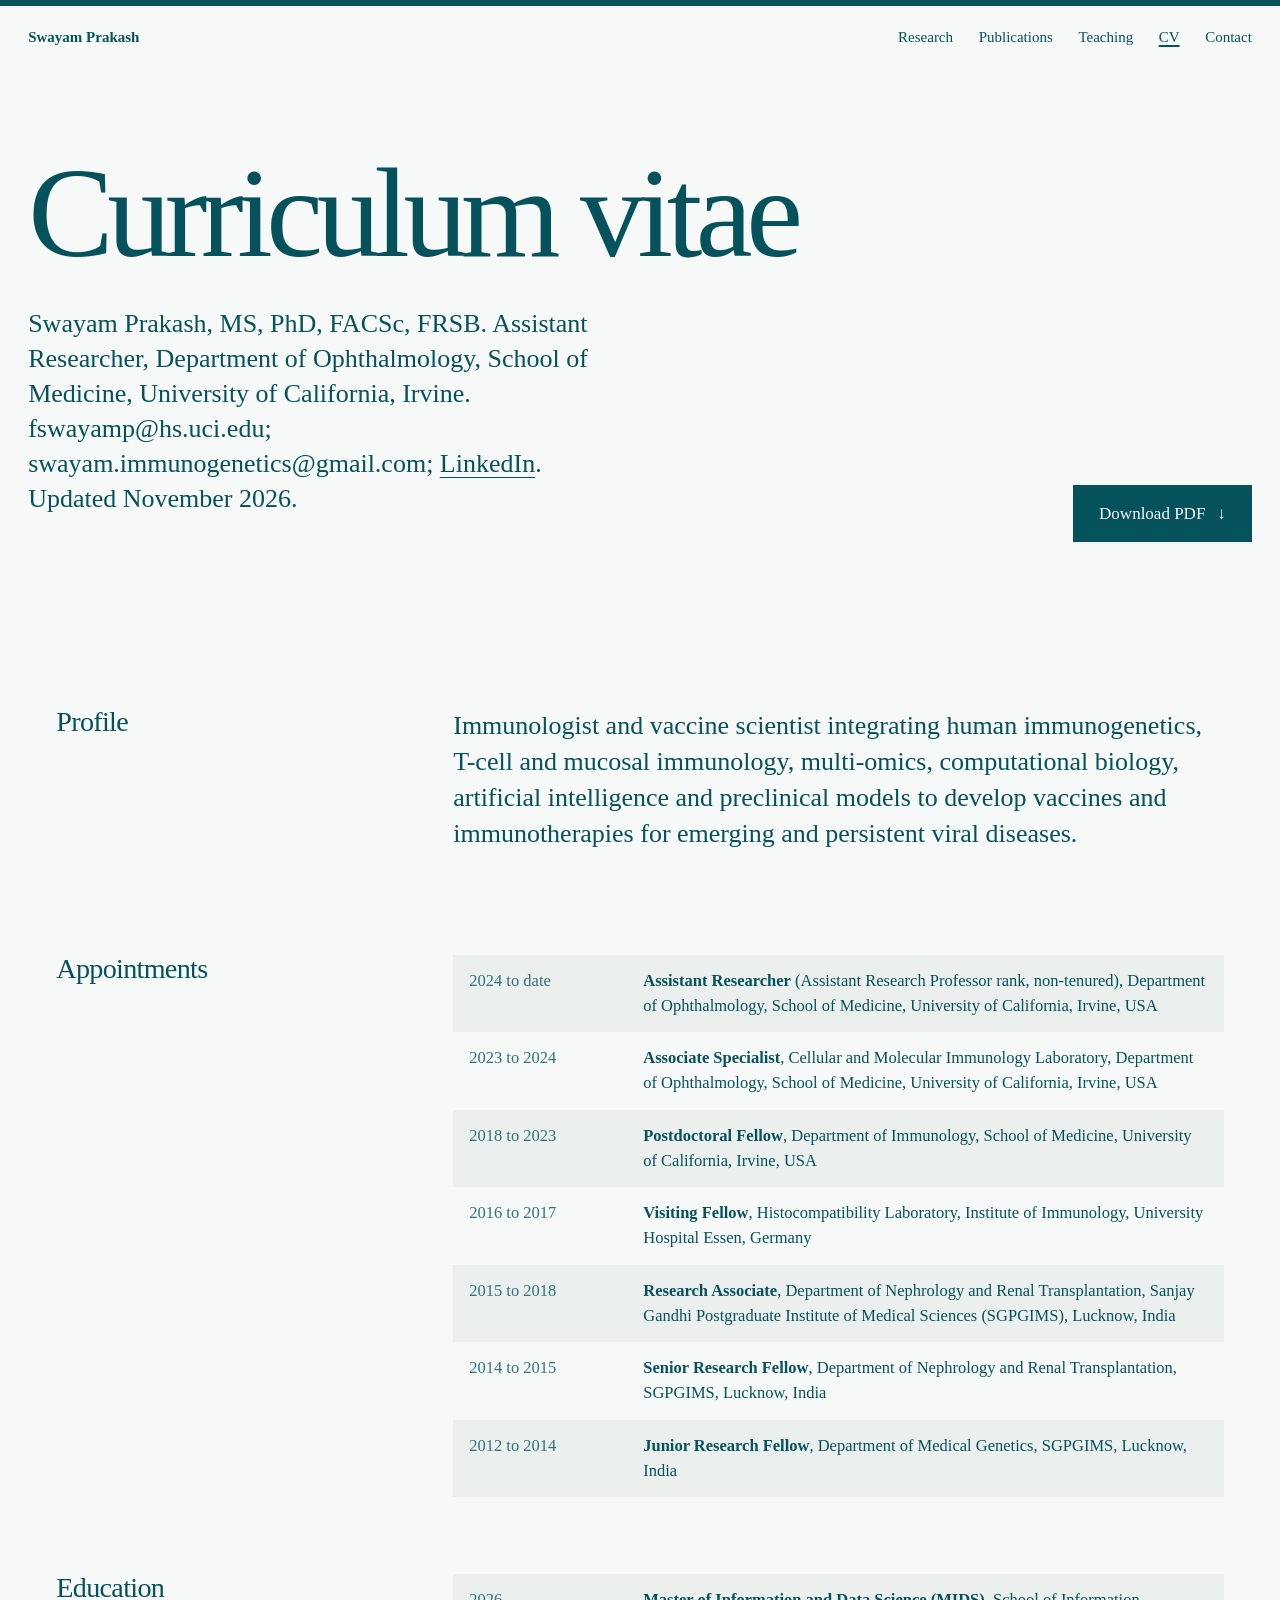
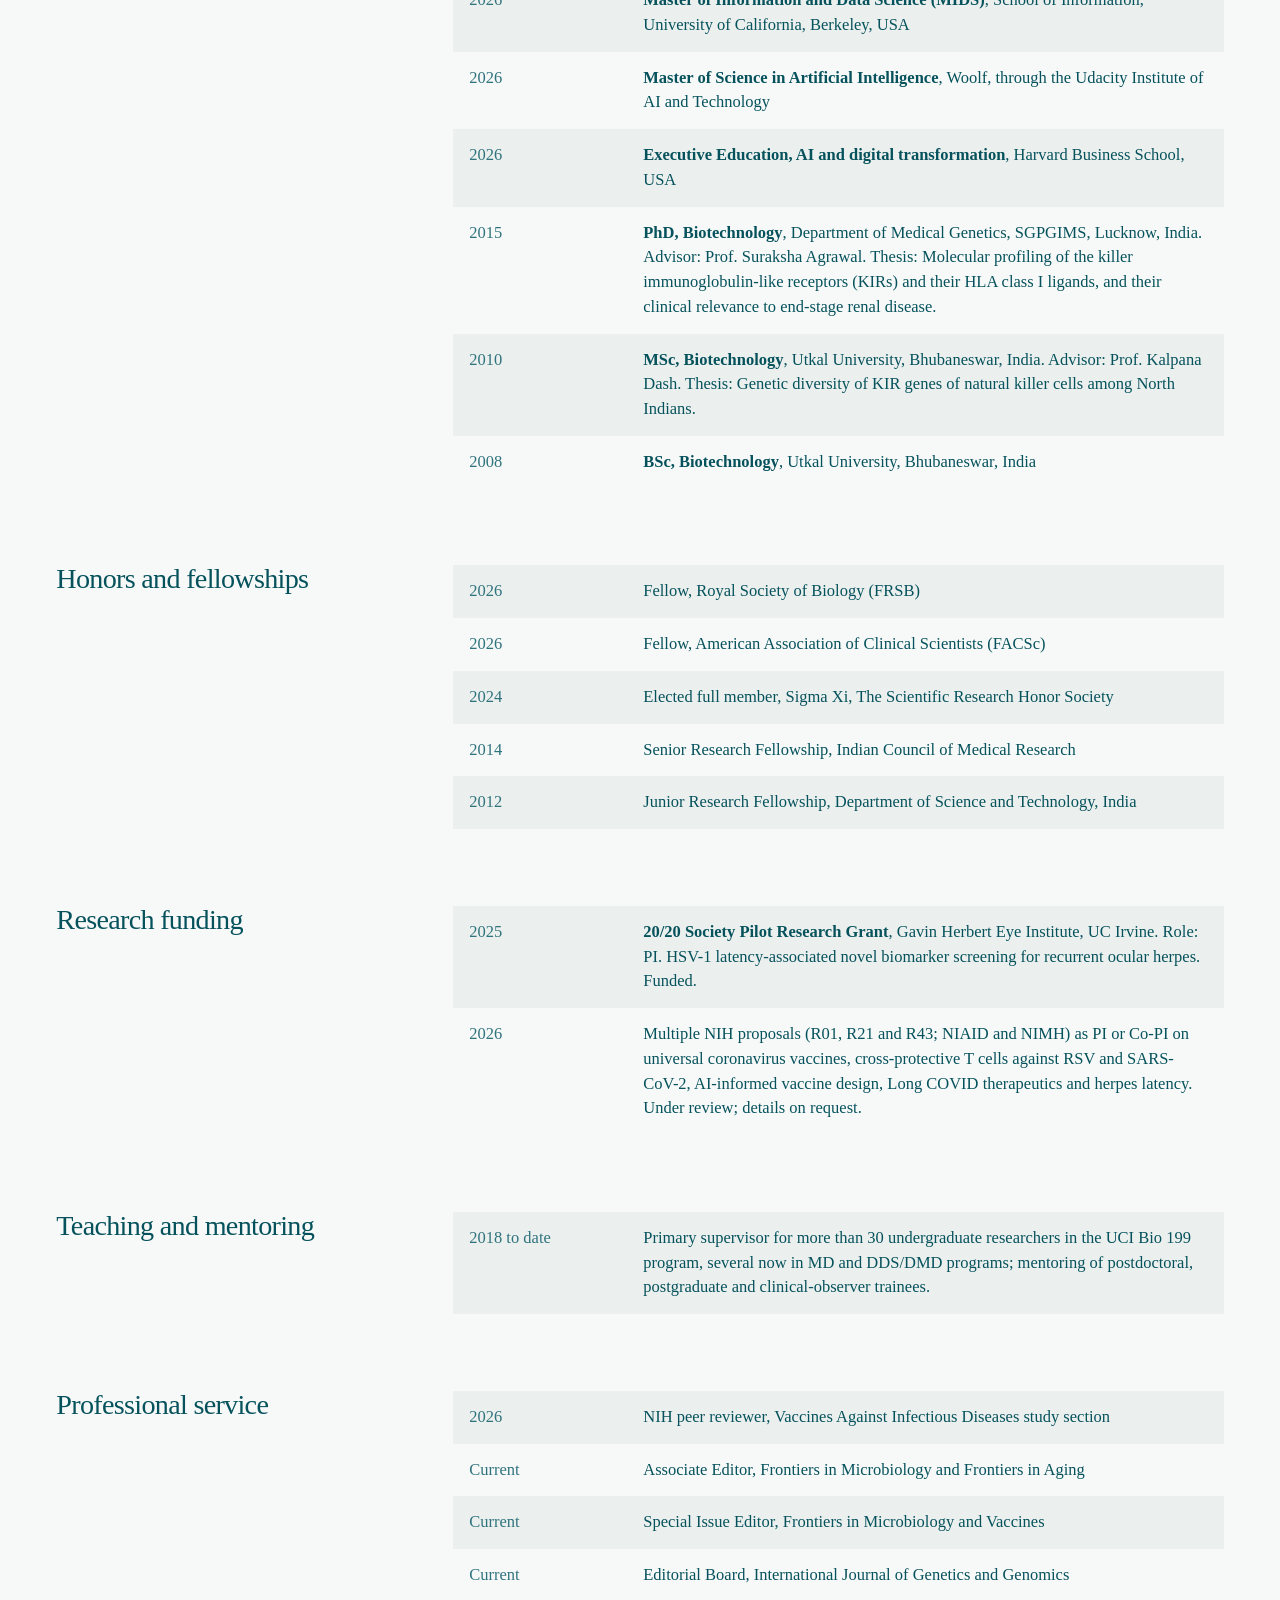
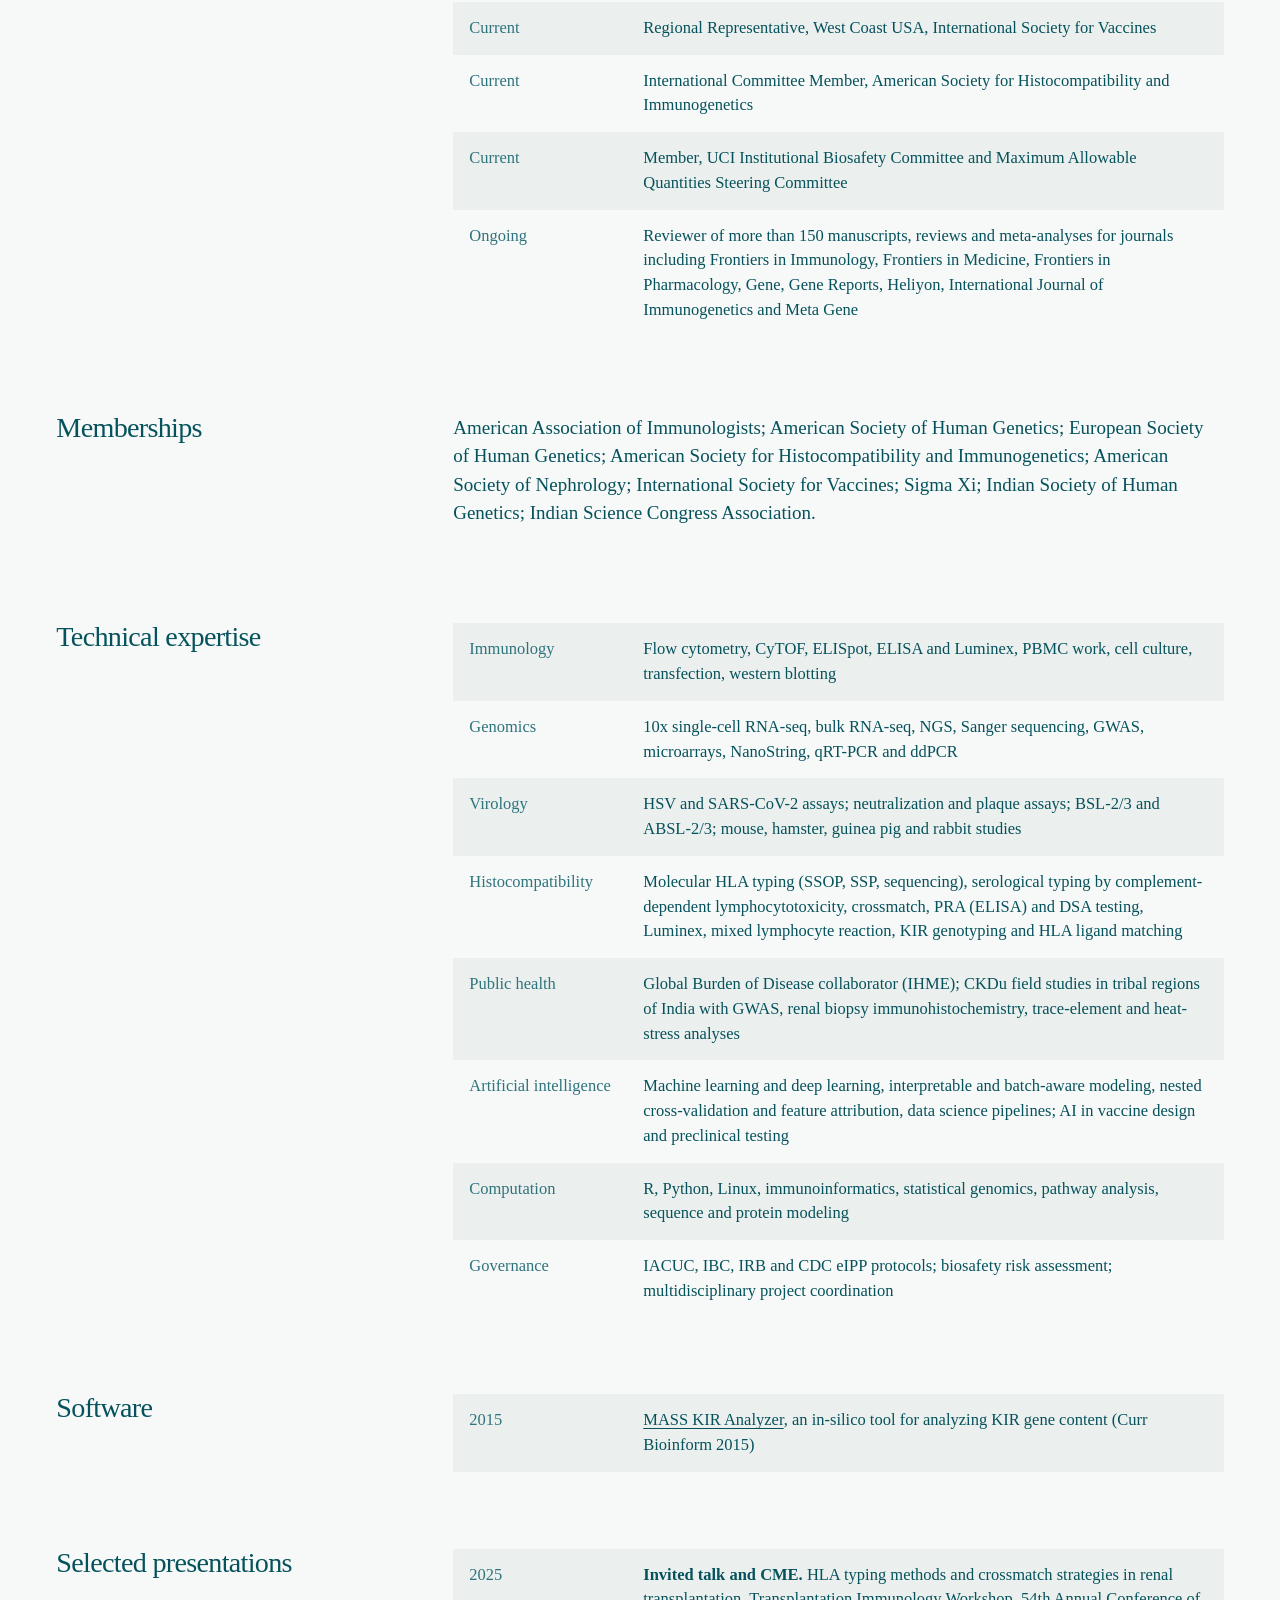
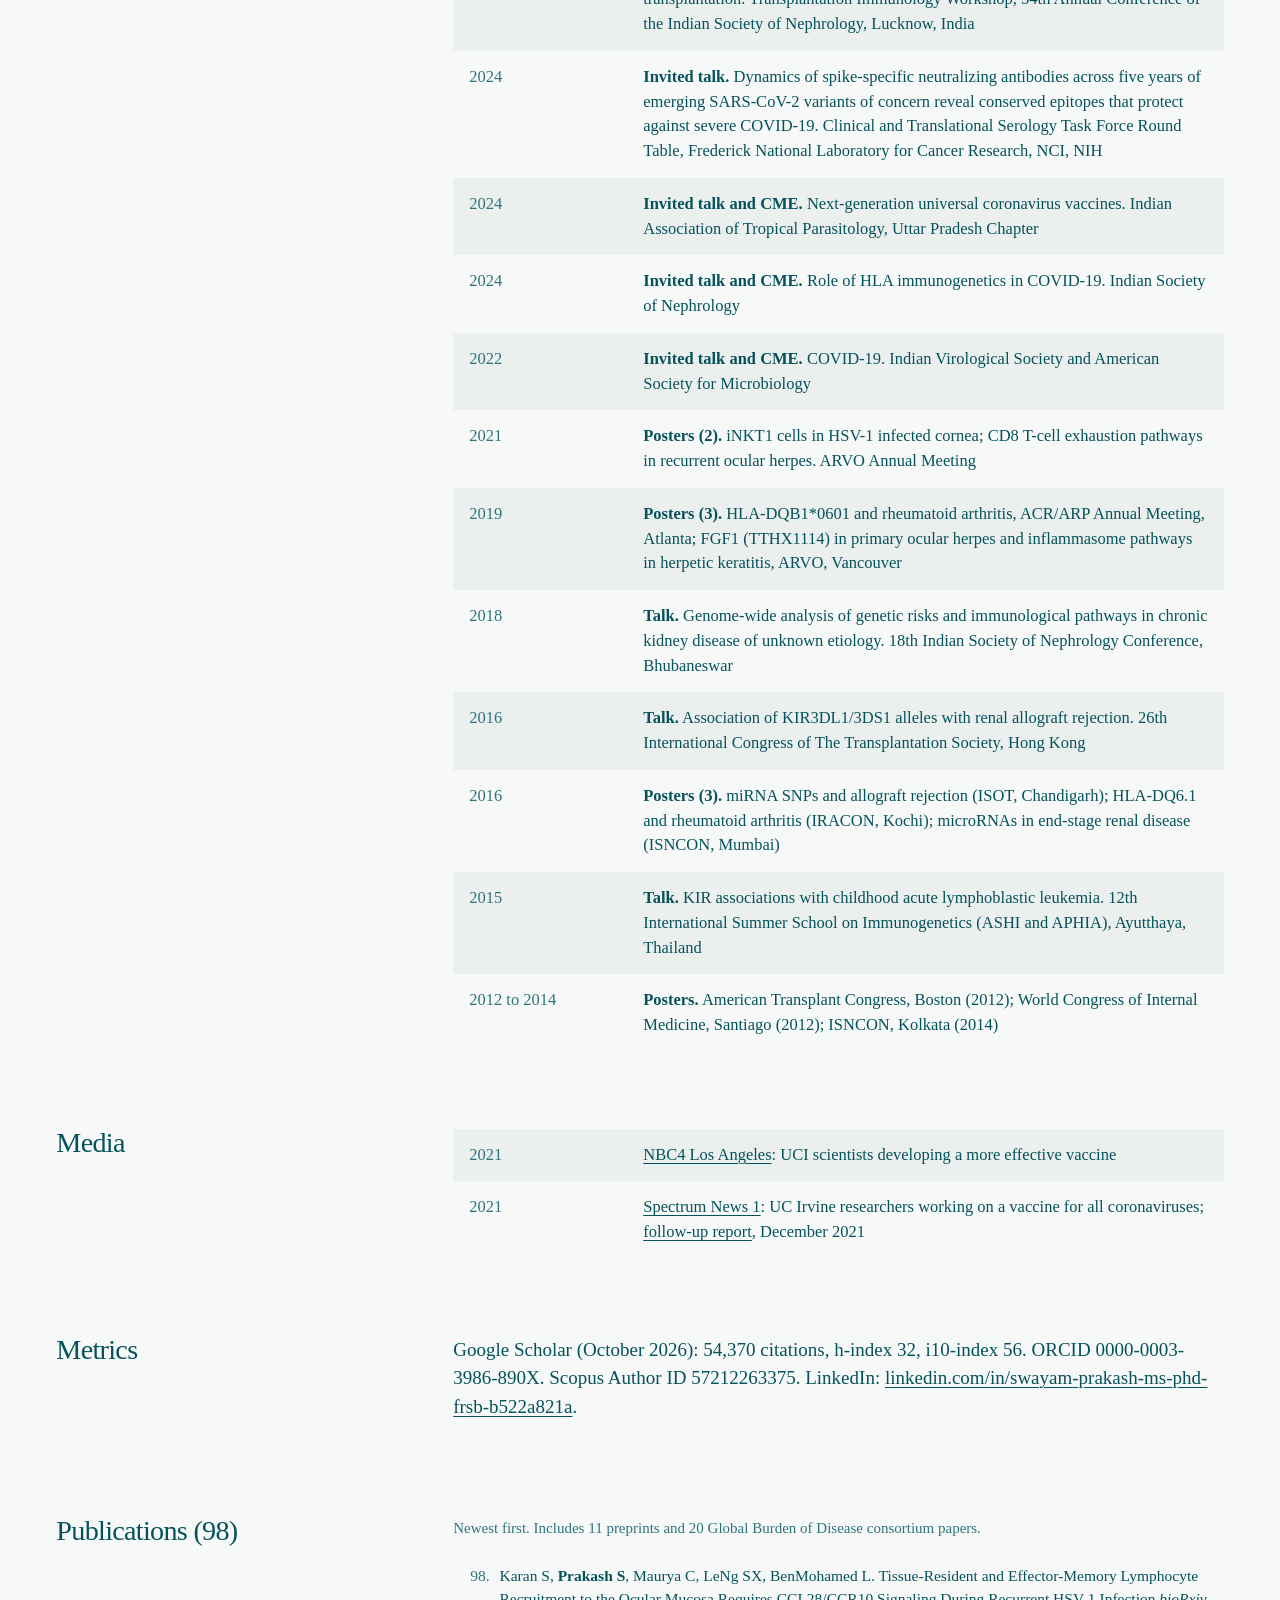
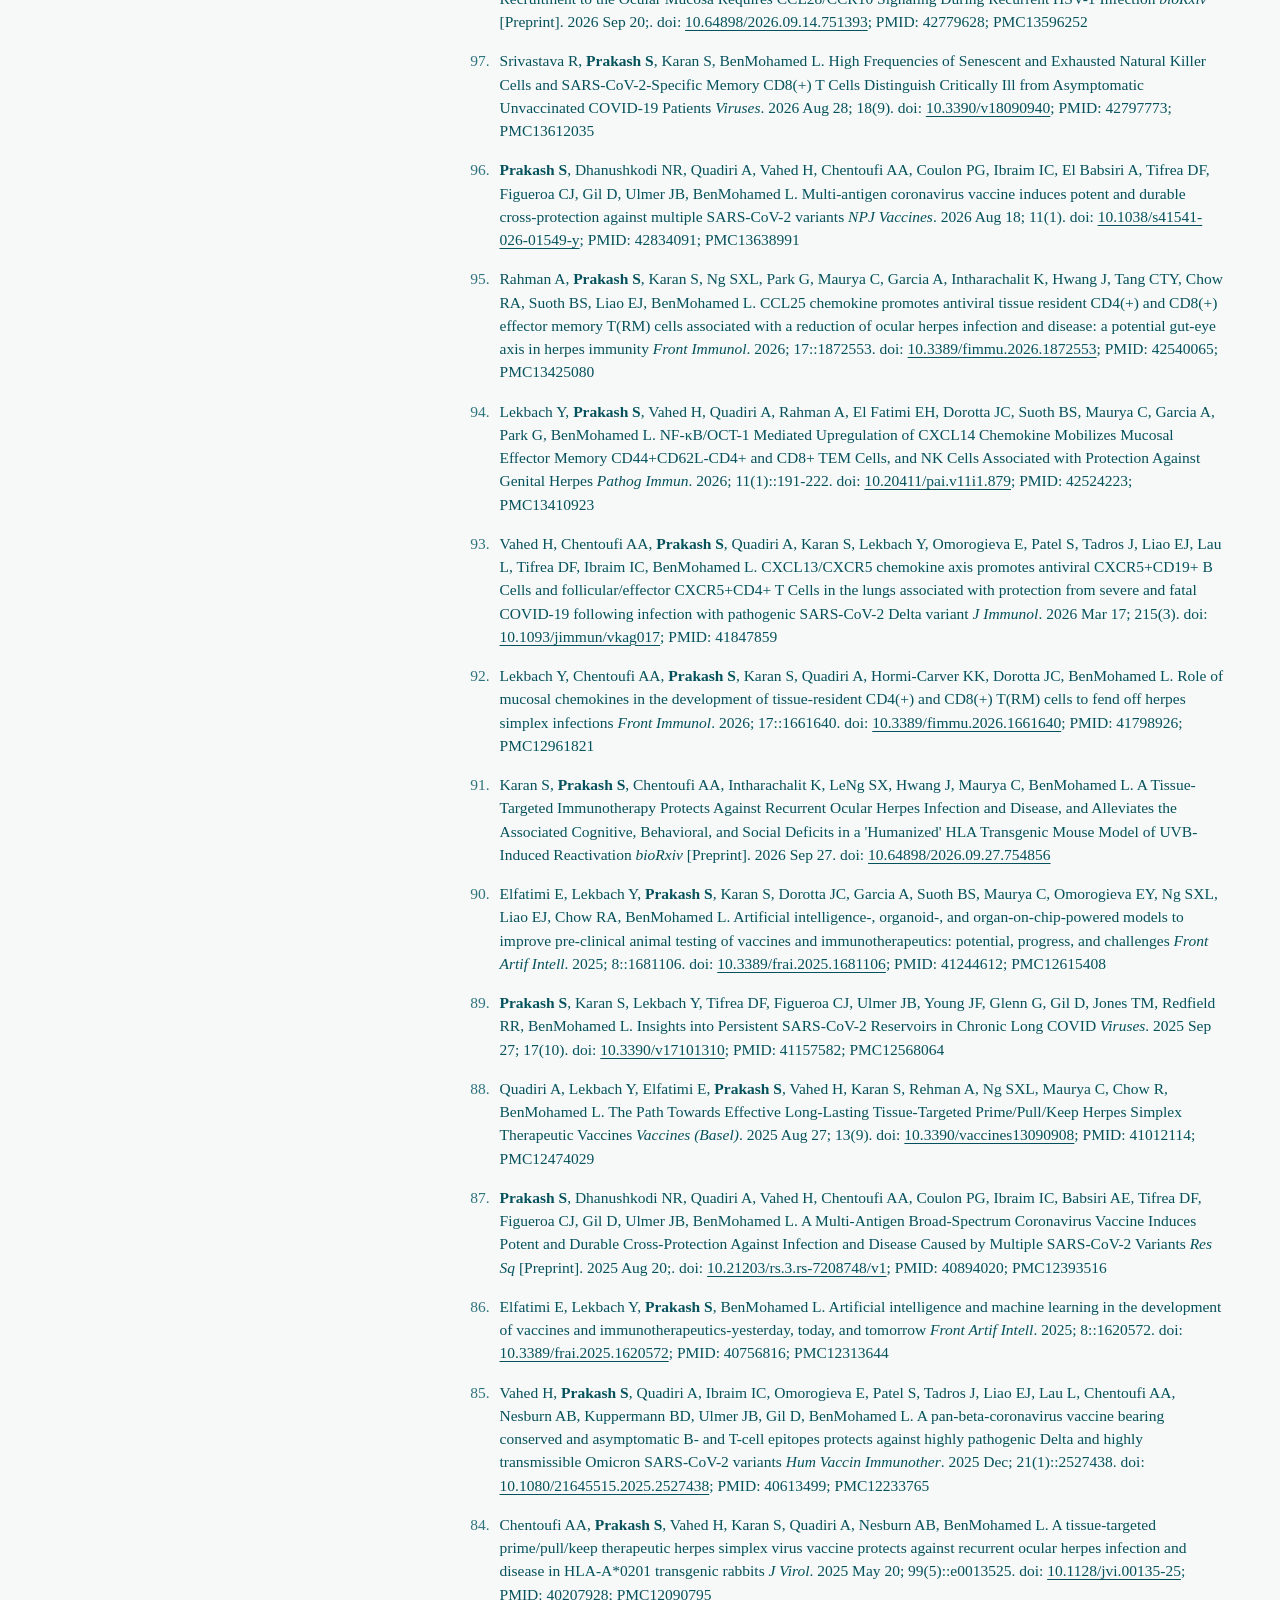
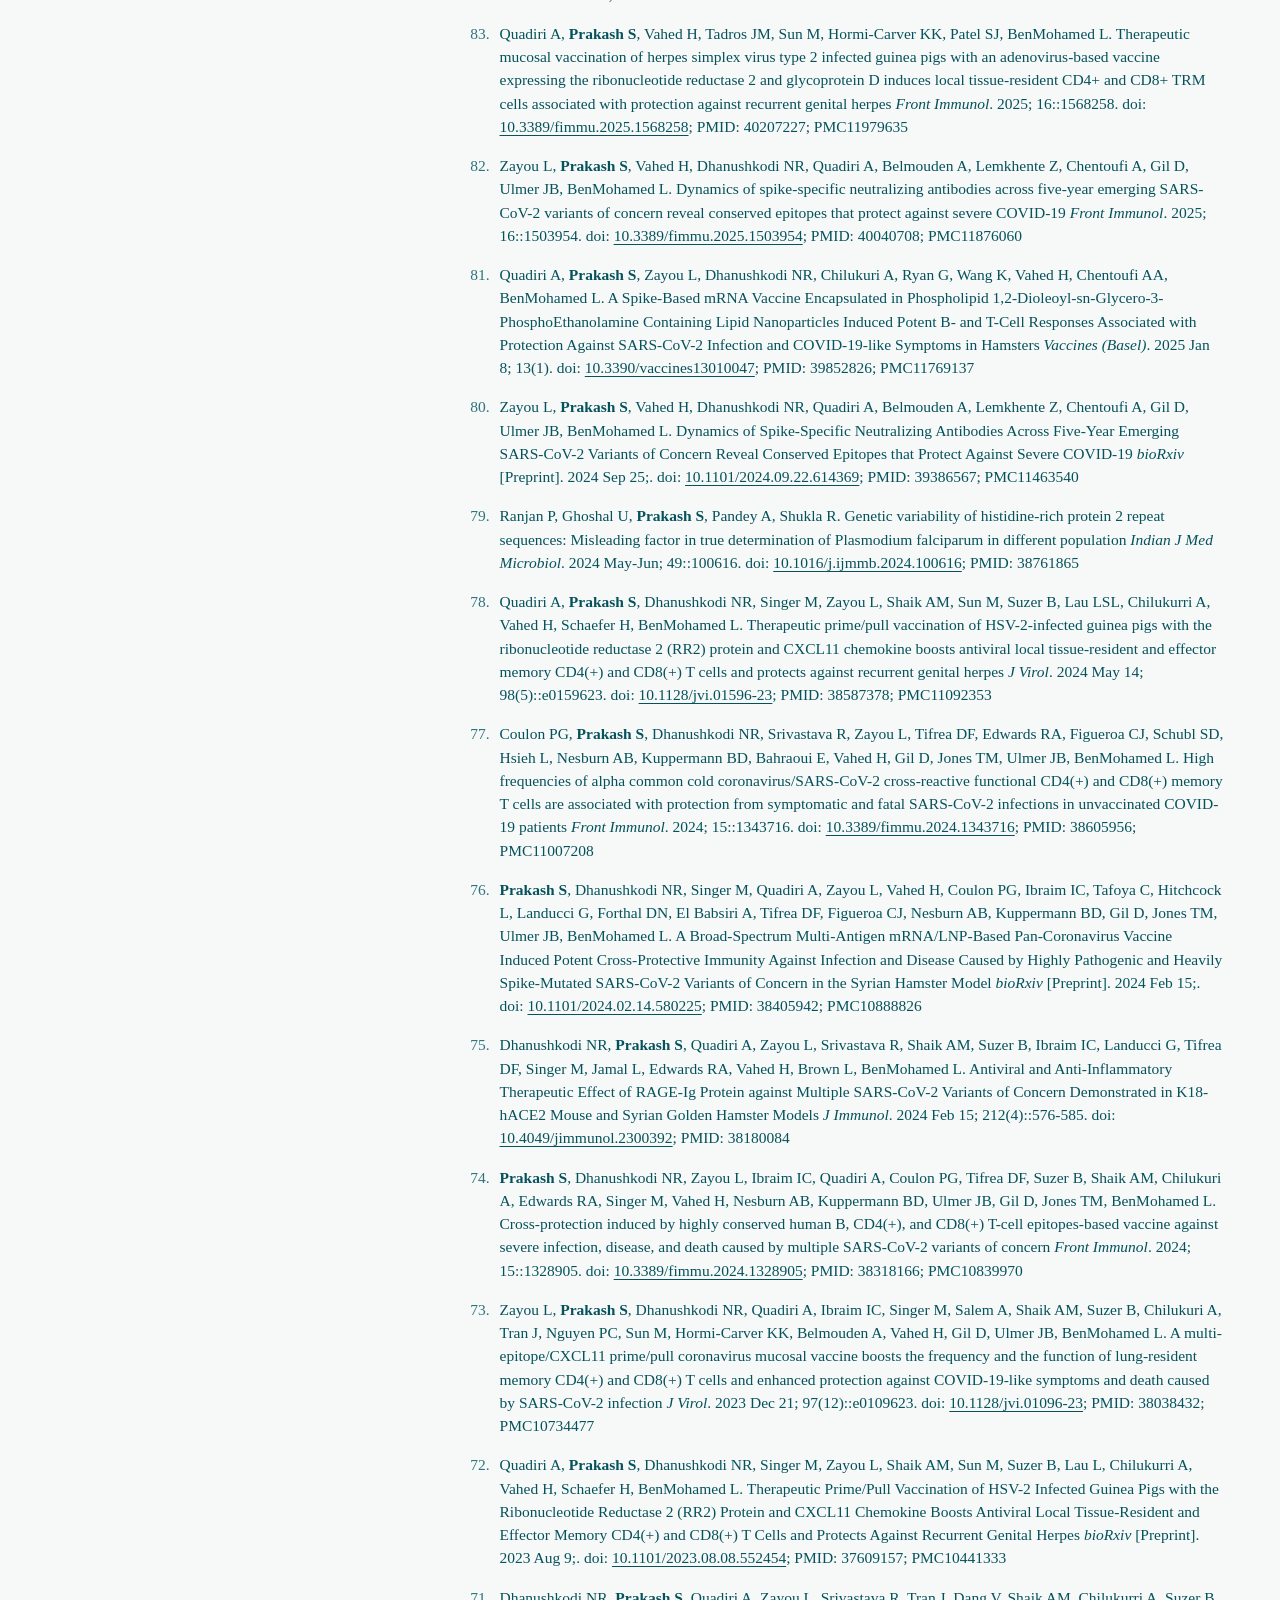
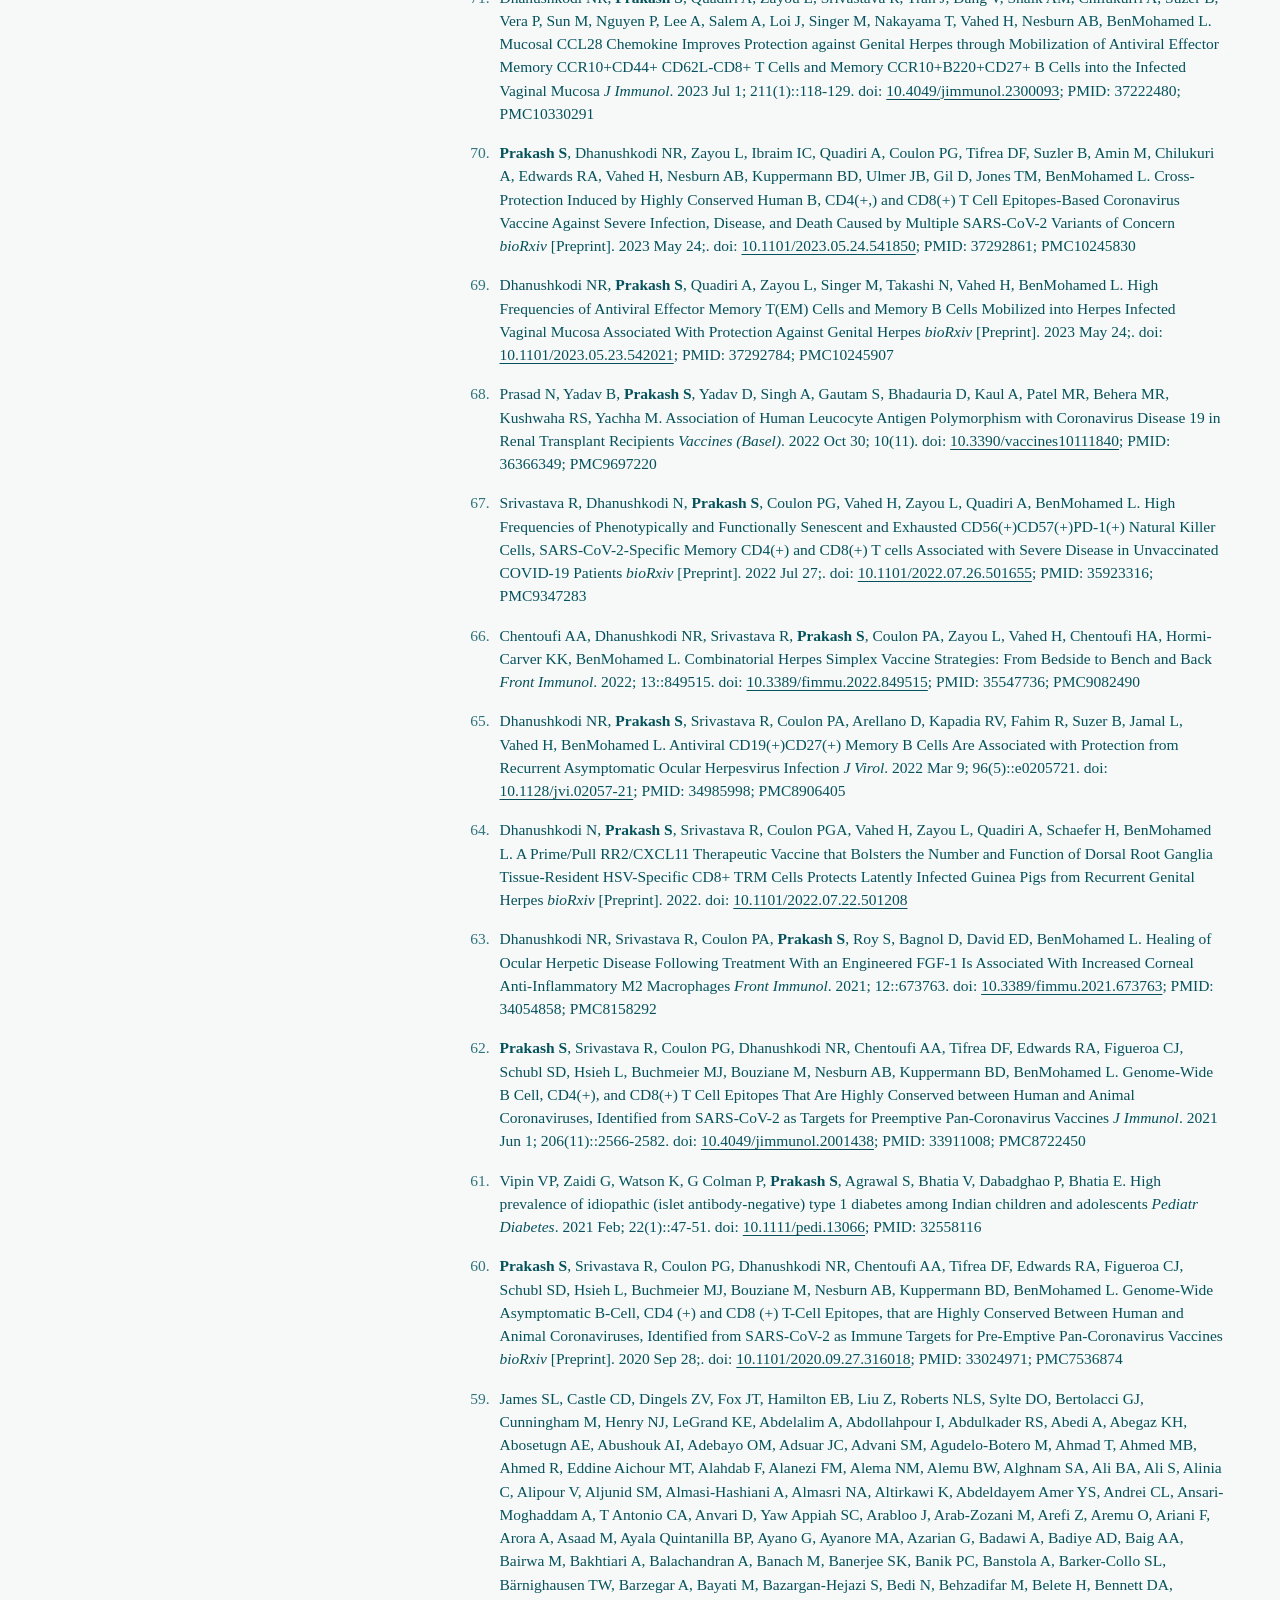
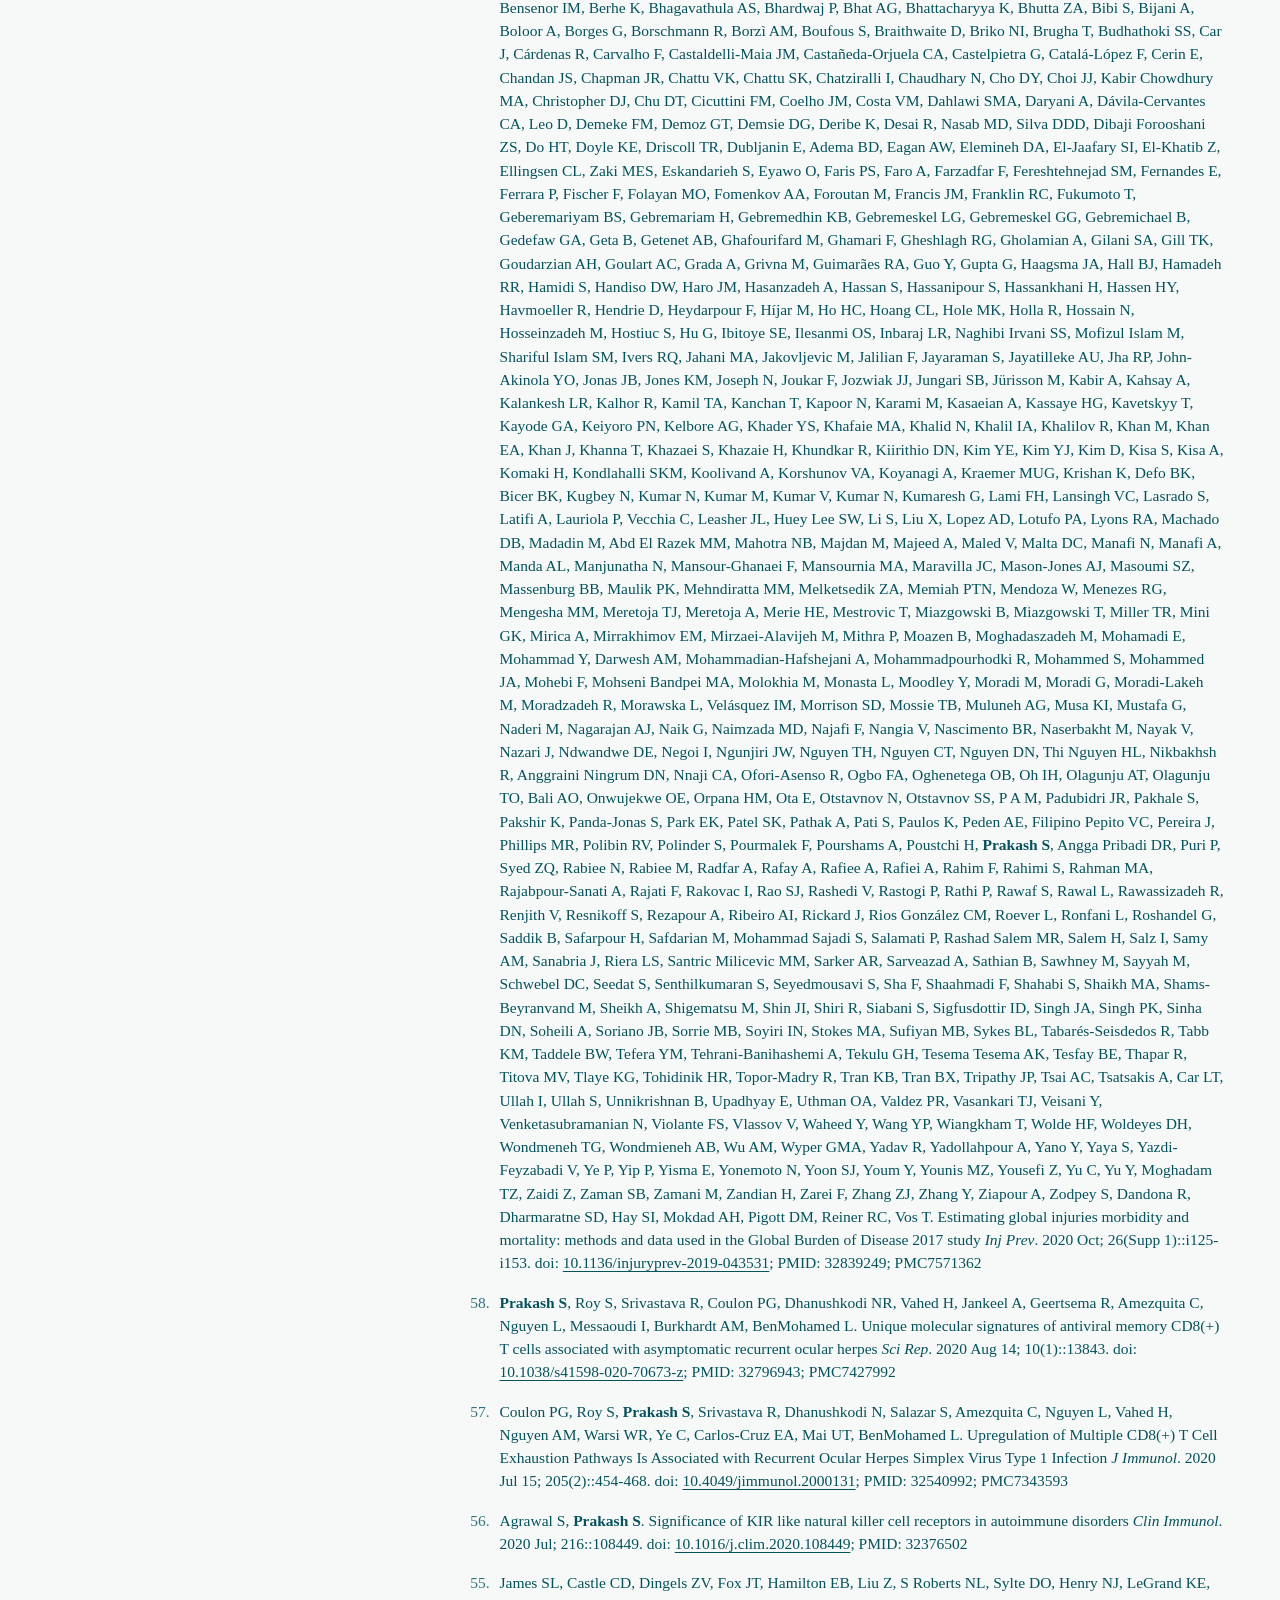
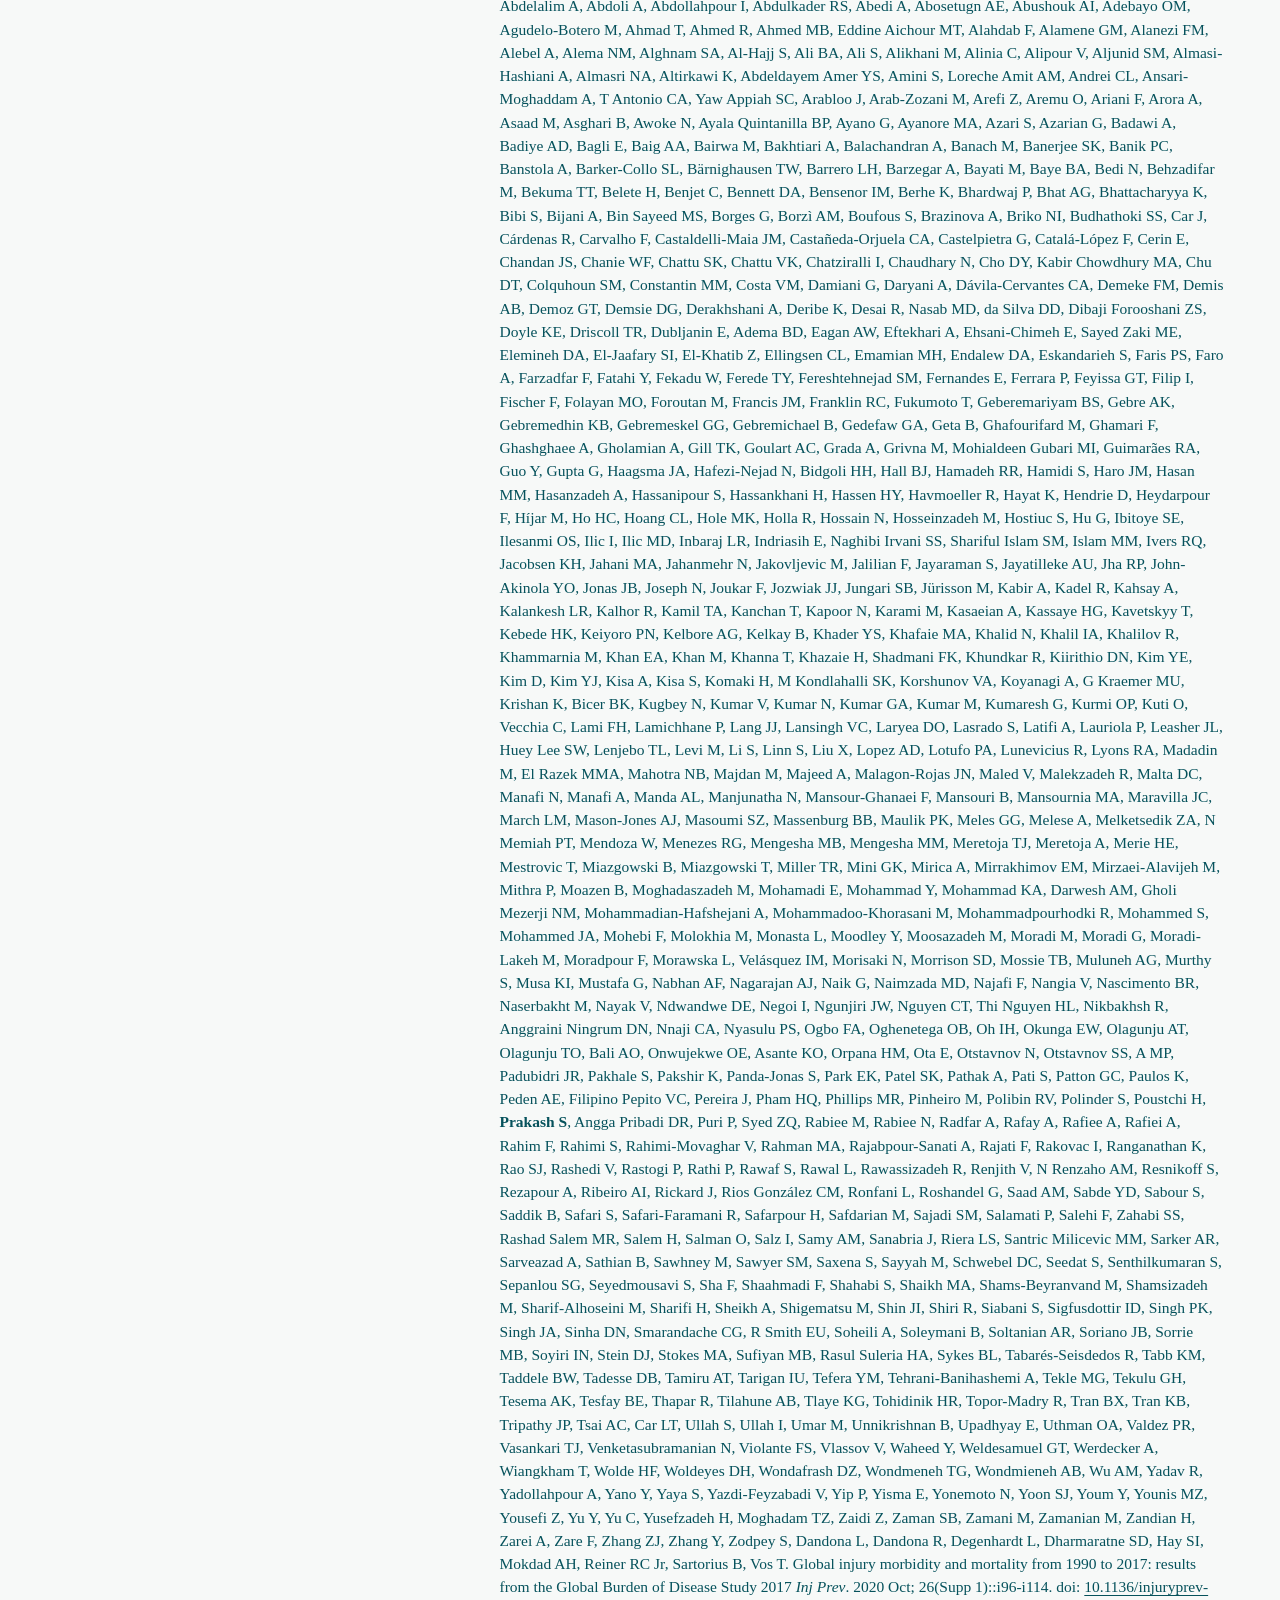
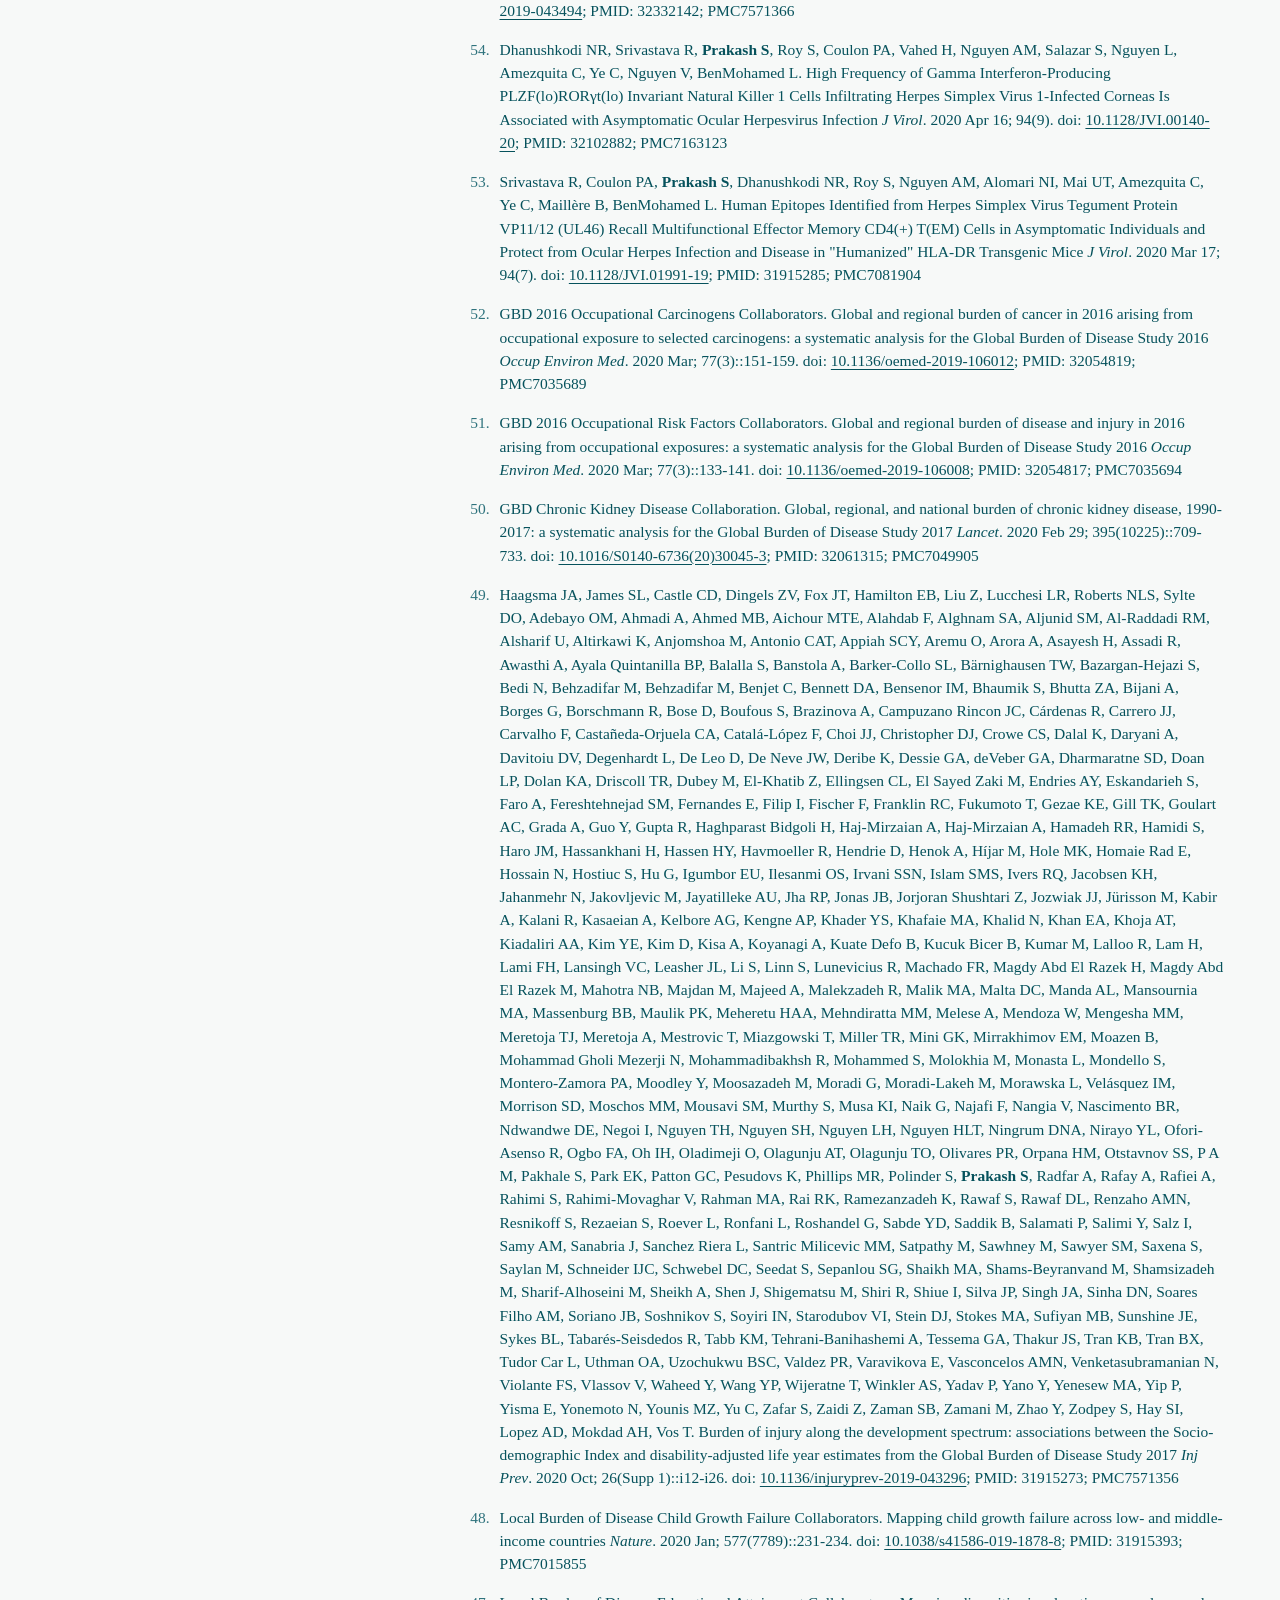
==== commit bdf1d17e: "Restore Invited talk and CME phrasing" ====
--- a/cv.html
+++ b/cv.html
@@ -35,7 +35,7 @@
     <a class="btn rise no-print" href="assets/Swayam_Prakash_CV.pdf" download>Download PDF <span class="arr">&darr;</span></a>
   </div>
 </div>
-<div class="cv"><section class="cv-sec"><h2>Profile</h2><div><p class="cv-lede">Immunologist and vaccine scientist integrating human immunogenetics, T-cell and mucosal immunology, multi-omics, computational biology, artificial intelligence and preclinical models to develop vaccines and immunotherapies for emerging and persistent viral diseases.</p></div></section><section class="cv-sec"><h2>Appointments</h2><div><ul class="cv-list"><li><span class="when">2024 to date</span><span class="what"><b>Assistant Researcher</b> (Assistant Research Professor rank, non-tenured), Department of Ophthalmology, School of Medicine, University of California, Irvine, USA</span></li><li><span class="when">2023 to 2024</span><span class="what"><b>Associate Specialist</b>, Cellular and Molecular Immunology Laboratory, Department of Ophthalmology, School of Medicine, University of California, Irvine, USA</span></li><li><span class="when">2018 to 2023</span><span class="what"><b>Postdoctoral Fellow</b>, Department of Immunology, School of Medicine, University of California, Irvine, USA</span></li><li><span class="when">2016 to 2017</span><span class="what"><b>Visiting Fellow</b>, Histocompatibility Laboratory, Institute of Immunology, University Hospital Essen, Germany</span></li><li><span class="when">2015 to 2018</span><span class="what"><b>Research Associate</b>, Department of Nephrology and Renal Transplantation, Sanjay Gandhi Postgraduate Institute of Medical Sciences (SGPGIMS), Lucknow, India</span></li><li><span class="when">2014 to 2015</span><span class="what"><b>Senior Research Fellow</b>, Department of Nephrology and Renal Transplantation, SGPGIMS, Lucknow, India</span></li><li><span class="when">2012 to 2014</span><span class="what"><b>Junior Research Fellow</b>, Department of Medical Genetics, SGPGIMS, Lucknow, India</span></li></ul></div></section><section class="cv-sec"><h2>Education</h2><div><ul class="cv-list"><li><span class="when">2026</span><span class="what"><b>Master of Information and Data Science (MIDS)</b>, School of Information, University of California, Berkeley, USA</span></li><li><span class="when">2026</span><span class="what"><b>Master of Science in Artificial Intelligence</b>, Woolf, through the Udacity Institute of AI and Technology</span></li><li><span class="when">2026</span><span class="what"><b>Executive Education, AI and digital transformation</b>, Harvard Business School, USA</span></li><li><span class="when">2015</span><span class="what"><b>PhD, Biotechnology</b>, Department of Medical Genetics, SGPGIMS, Lucknow, India. Advisor: Prof. Suraksha Agrawal. Thesis: Molecular profiling of the killer immunoglobulin-like receptors (KIRs) and their HLA class I ligands, and their clinical relevance to end-stage renal disease.</span></li><li><span class="when">2010</span><span class="what"><b>MSc, Biotechnology</b>, Utkal University, Bhubaneswar, India. Advisor: Prof. Kalpana Dash. Thesis: Genetic diversity of KIR genes of natural killer cells among North Indians.</span></li><li><span class="when">2008</span><span class="what"><b>BSc, Biotechnology</b>, Utkal University, Bhubaneswar, India</span></li></ul></div></section><section class="cv-sec"><h2>Honors and fellowships</h2><div><ul class="cv-list"><li><span class="when">2026</span><span class="what">Fellow, Royal Society of Biology (FRSB)</span></li><li><span class="when">2026</span><span class="what">Fellow, American Association of Clinical Scientists (FACSc)</span></li><li><span class="when">2024</span><span class="what">Elected full member, Sigma Xi, The Scientific Research Honor Society</span></li><li><span class="when">2014</span><span class="what">Senior Research Fellowship, Indian Council of Medical Research</span></li><li><span class="when">2012</span><span class="what">Junior Research Fellowship, Department of Science and Technology, India</span></li></ul></div></section><section class="cv-sec"><h2>Research funding</h2><div><ul class="cv-list"><li><span class="when">2025</span><span class="what"><b>20/20 Society Pilot Research Grant</b>, Gavin Herbert Eye Institute, UC Irvine. Role: PI. HSV-1 latency-associated novel biomarker screening for recurrent ocular herpes. Funded.</span></li><li><span class="when">2026</span><span class="what">Multiple NIH proposals (R01, R21 and R43; NIAID and NIMH) as PI or Co-PI on universal coronavirus vaccines, cross-protective T cells against RSV and SARS-CoV-2, AI-informed vaccine design, Long COVID therapeutics and herpes latency. Under review; details on request.</span></li></ul></div></section><section class="cv-sec"><h2>Teaching and mentoring</h2><div><ul class="cv-list"><li><span class="when">2018 to date</span><span class="what">Primary supervisor for more than 30 undergraduate researchers in the UCI Bio 199 program, several now in MD and DDS/DMD programs; mentoring of postdoctoral, postgraduate and clinical-observer trainees.</span></li></ul></div></section><section class="cv-sec"><h2>Professional service</h2><div><ul class="cv-list"><li><span class="when">2026</span><span class="what">NIH peer reviewer, Vaccines Against Infectious Diseases study section</span></li><li><span class="when">Current</span><span class="what">Associate Editor, Frontiers in Microbiology and Frontiers in Aging</span></li><li><span class="when">Current</span><span class="what">Special Issue Editor, Frontiers in Microbiology and Vaccines</span></li><li><span class="when">Current</span><span class="what">Editorial Board, International Journal of Genetics and Genomics</span></li><li><span class="when">Current</span><span class="what">Regional Representative, West Coast USA, International Society for Vaccines</span></li><li><span class="when">Current</span><span class="what">International Committee Member, American Society for Histocompatibility and Immunogenetics</span></li><li><span class="when">Current</span><span class="what">Member, UCI Institutional Biosafety Committee and Maximum Allowable Quantities Steering Committee</span></li><li><span class="when">Ongoing</span><span class="what">Reviewer of more than 150 manuscripts, reviews and meta-analyses for journals including Frontiers in Immunology, Frontiers in Medicine, Frontiers in Pharmacology, Gene, Gene Reports, Heliyon, International Journal of Immunogenetics and Meta Gene</span></li></ul></div></section><section class="cv-sec"><h2>Memberships</h2><div><p>American Association of Immunologists; American Society of Human Genetics; European Society of Human Genetics; American Society for Histocompatibility and Immunogenetics; American Society of Nephrology; International Society for Vaccines; Sigma Xi; Indian Society of Human Genetics; Indian Science Congress Association.</p></div></section><section class="cv-sec"><h2>Technical expertise</h2><div><ul class="cv-list"><li><span class="when">Immunology</span><span class="what">Flow cytometry, CyTOF, ELISpot, ELISA and Luminex, PBMC work, cell culture, transfection, western blotting</span></li><li><span class="when">Genomics</span><span class="what">10x single-cell RNA-seq, bulk RNA-seq, NGS, Sanger sequencing, GWAS, microarrays, NanoString, qRT-PCR and ddPCR</span></li><li><span class="when">Virology</span><span class="what">HSV and SARS-CoV-2 assays; neutralization and plaque assays; BSL-2/3 and ABSL-2/3; mouse, hamster, guinea pig and rabbit studies</span></li><li><span class="when">Histocompatibility</span><span class="what">Molecular HLA typing (SSOP, SSP, sequencing), serological typing by complement-dependent lymphocytotoxicity, crossmatch, PRA (ELISA) and DSA testing, Luminex, mixed lymphocyte reaction, KIR genotyping and HLA ligand matching</span></li><li><span class="when">Public health</span><span class="what">Global Burden of Disease collaborator (IHME); CKDu field studies in tribal regions of India with GWAS, renal biopsy immunohistochemistry, trace-element and heat-stress analyses</span></li><li><span class="when">Artificial intelligence</span><span class="what">Machine learning and deep learning, interpretable and batch-aware modeling, nested cross-validation and feature attribution, data science pipelines; AI in vaccine design and preclinical testing</span></li><li><span class="when">Computation</span><span class="what">R, Python, Linux, immunoinformatics, statistical genomics, pathway analysis, sequence and protein modeling</span></li><li><span class="when">Governance</span><span class="what">IACUC, IBC, IRB and CDC eIPP protocols; biosafety risk assessment; multidisciplinary project coordination</span></li></ul></div></section><section class="cv-sec"><h2>Software</h2><div><ul class="cv-list"><li><span class="when">2015</span><span class="what"><a href="http://sourceforge.net/projects/masskiranalyzer/">MASS KIR Analyzer</a>, an in-silico tool for analyzing KIR gene content (Curr Bioinform 2015)</span></li></ul></div></section><section class="cv-sec"><h2>Selected presentations</h2><div><ul class="cv-list"><li><span class="when">2025</span><span class="what"><b>Invited talks.</b> HLA typing methods and crossmatch strategies in renal transplantation. Transplantation Immunology Workshop, 54th Annual Conference of the Indian Society of Nephrology, Lucknow, India</span></li><li><span class="when">2024</span><span class="what"><b>Invited talk.</b> Dynamics of spike-specific neutralizing antibodies across five years of emerging SARS-CoV-2 variants of concern reveal conserved epitopes that protect against severe COVID-19. Clinical and Translational Serology Task Force Round Table, Frederick National Laboratory for Cancer Research, NCI, NIH</span></li><li><span class="when">2024</span><span class="what"><b>Invited talk.</b> Next-generation universal coronavirus vaccines. Indian Association of Tropical Parasitology, Uttar Pradesh Chapter</span></li><li><span class="when">2024</span><span class="what"><b>Invited talk.</b> Role of HLA immunogenetics in COVID-19. Indian Society of Nephrology</span></li><li><span class="when">2022</span><span class="what"><b>Invited talk.</b> COVID-19. Indian Virological Society and American Society for Microbiology</span></li><li><span class="when">2021</span><span class="what"><b>Posters (2).</b> iNKT1 cells in HSV-1 infected cornea; CD8 T-cell exhaustion pathways in recurrent ocular herpes. ARVO Annual Meeting</span></li><li><span class="when">2019</span><span class="what"><b>Posters (3).</b> HLA-DQB1*0601 and rheumatoid arthritis, ACR/ARP Annual Meeting, Atlanta; FGF1 (TTHX1114) in primary ocular herpes and inflammasome pathways in herpetic keratitis, ARVO, Vancouver</span></li><li><span class="when">2018</span><span class="what"><b>Talk.</b> Genome-wide analysis of genetic risks and immunological pathways in chronic kidney disease of unknown etiology. 18th Indian Society of Nephrology Conference, Bhubaneswar</span></li><li><span class="when">2016</span><span class="what"><b>Talk.</b> Association of KIR3DL1/3DS1 alleles with renal allograft rejection. 26th International Congress of The Transplantation Society, Hong Kong</span></li><li><span class="when">2016</span><span class="what"><b>Posters (3).</b> miRNA SNPs and allograft rejection (ISOT, Chandigarh); HLA-DQ6.1 and rheumatoid arthritis (IRACON, Kochi); microRNAs in end-stage renal disease (ISNCON, Mumbai)</span></li><li><span class="when">2015</span><span class="what"><b>Talk.</b> KIR associations with childhood acute lymphoblastic leukemia. 12th International Summer School on Immunogenetics (ASHI and APHIA), Ayutthaya, Thailand</span></li><li><span class="when">2012 to 2014</span><span class="what"><b>Posters.</b> American Transplant Congress, Boston (2012); World Congress of Internal Medicine, Santiago (2012); ISNCON, Kolkata (2014)</span></li></ul></div></section><section class="cv-sec"><h2>Media</h2><div><ul class="cv-list"><li><span class="when">2021</span><span class="what"><a href="https://www.nbclosangeles.com/on-air/uci-scientists-developing-more-effective-vaccine/2510578/">NBC4 Los Angeles</a>: UCI scientists developing a more effective vaccine</span></li><li><span class="when">2021</span><span class="what"><a href="https://spectrumnews1.com/ca/orange-county/health/2021/01/28/uc-irvine-researchers-working-on-a-vaccine-for-all-coronaviruses">Spectrum News 1</a>: UC Irvine researchers working on a vaccine for all coronaviruses; <a href="https://spectrumnews1.com/ca/la-west/coronavirus/2021/12/26/uci-team-s-preemptive-covid-vaccine-candidate-has-promising-results">follow-up report</a>, December 2021</span></li></ul></div></section><section class="cv-sec"><h2>Metrics</h2><div><p>Google Scholar (October 2026): 54,370 citations, h-index 32, i10-index 56. ORCID 0000-0003-3986-890X. Scopus Author ID 57212263375. LinkedIn: <a href="https://www.linkedin.com/in/swayam-prakash-ms-phd-frsb-b522a821a/">linkedin.com/in/swayam-prakash-ms-phd-frsb-b522a821a</a>.</p></div></section><section class="cv-sec" id="publications"><h2>Publications (98)</h2><div><p class="cv-note">Newest first. Includes 11 preprints and 20 Global Burden of Disease consortium papers.</p><ol class="cv-pubs" reversed><li>Karan S, <b>Prakash S</b>, Maurya C, LeNg SX, BenMohamed L. Tissue-Resident and Effector-Memory Lymphocyte Recruitment to the Ocular Mucosa Requires CCL28/CCR10 Signaling During Recurrent HSV-1 Infection <i>bioRxiv</i> [Preprint]. 2026 Sep 20;. doi: <a href="https://doi.org/10.64898/2026.09.14.751393">10.64898/2026.09.14.751393</a>; PMID: 42779628; PMC13596252</li><li>Srivastava R, <b>Prakash S</b>, Karan S, BenMohamed L. High Frequencies of Senescent and Exhausted Natural Killer Cells and SARS-CoV-2-Specific Memory CD8(+) T Cells Distinguish Critically Ill from Asymptomatic Unvaccinated COVID-19 Patients <i>Viruses</i>. 2026 Aug 28; 18(9). doi: <a href="https://doi.org/10.3390/v18090940">10.3390/v18090940</a>; PMID: 42797773; PMC13612035</li><li><b>Prakash S</b>, Dhanushkodi NR, Quadiri A, Vahed H, Chentoufi AA, Coulon PG, Ibraim IC, El Babsiri A, Tifrea DF, Figueroa CJ, Gil D, Ulmer JB, BenMohamed L. Multi-antigen coronavirus vaccine induces potent and durable cross-protection against multiple SARS-CoV-2 variants <i>NPJ Vaccines</i>. 2026 Aug 18; 11(1). doi: <a href="https://doi.org/10.1038/s41541-026-01549-y">10.1038/s41541-026-01549-y</a>; PMID: 42834091; PMC13638991</li><li>Rahman A, <b>Prakash S</b>, Karan S, Ng SXL, Park G, Maurya C, Garcia A, Intharachalit K, Hwang J, Tang CTY, Chow RA, Suoth BS, Liao EJ, BenMohamed L. CCL25 chemokine promotes antiviral tissue resident CD4(+) and CD8(+) effector memory T(RM) cells associated with a reduction of ocular herpes infection and disease: a potential gut-eye axis in herpes immunity <i>Front Immunol</i>. 2026; 17::1872553. doi: <a href="https://doi.org/10.3389/fimmu.2026.1872553">10.3389/fimmu.2026.1872553</a>; PMID: 42540065; PMC13425080</li><li>Lekbach Y, <b>Prakash S</b>, Vahed H, Quadiri A, Rahman A, El Fatimi EH, Dorotta JC, Suoth BS, Maurya C, Garcia A, Park G, BenMohamed L. NF-κB/OCT-1 Mediated Upregulation of CXCL14 Chemokine Mobilizes Mucosal Effector Memory CD44+CD62L-CD4+ and CD8+ TEM Cells, and NK Cells Associated with Protection Against Genital Herpes <i>Pathog Immun</i>. 2026; 11(1)::191-222. doi: <a href="https://doi.org/10.20411/pai.v11i1.879">10.20411/pai.v11i1.879</a>; PMID: 42524223; PMC13410923</li><li>Vahed H, Chentoufi AA, <b>Prakash S</b>, Quadiri A, Karan S, Lekbach Y, Omorogieva E, Patel S, Tadros J, Liao EJ, Lau L, Tifrea DF, Ibraim IC, BenMohamed L. CXCL13/CXCR5 chemokine axis promotes antiviral CXCR5+CD19+ B Cells and follicular/effector CXCR5+CD4+ T Cells in the lungs associated with protection from severe and fatal COVID-19 following infection with pathogenic SARS-CoV-2 Delta variant <i>J Immunol</i>. 2026 Mar 17; 215(3). doi: <a href="https://doi.org/10.1093/jimmun/vkag017">10.1093/jimmun/vkag017</a>; PMID: 41847859</li><li>Lekbach Y, Chentoufi AA, <b>Prakash S</b>, Karan S, Quadiri A, Hormi-Carver KK, Dorotta JC, BenMohamed L. Role of mucosal chemokines in the development of tissue-resident CD4(+) and CD8(+) T(RM) cells to fend off herpes simplex infections <i>Front Immunol</i>. 2026; 17::1661640. doi: <a href="https://doi.org/10.3389/fimmu.2026.1661640">10.3389/fimmu.2026.1661640</a>; PMID: 41798926; PMC12961821</li><li>Karan S, <b>Prakash S</b>, Chentoufi AA, Intharachalit K, LeNg SX, Hwang J, Maurya C, BenMohamed L. A Tissue-Targeted Immunotherapy Protects Against Recurrent Ocular Herpes Infection and Disease, and Alleviates the Associated Cognitive, Behavioral, and Social Deficits in a &#x27;Humanized&#x27; HLA Transgenic Mouse Model of UVB-Induced Reactivation <i>bioRxiv</i> [Preprint]. 2026 Sep 27. doi: <a href="https://doi.org/10.64898/2026.09.27.754856">10.64898/2026.09.27.754856</a></li><li>Elfatimi E, Lekbach Y, <b>Prakash S</b>, Karan S, Dorotta JC, Garcia A, Suoth BS, Maurya C, Omorogieva EY, Ng SXL, Liao EJ, Chow RA, BenMohamed L. Artificial intelligence-, organoid-, and organ-on-chip-powered models to improve pre-clinical animal testing of vaccines and immunotherapeutics: potential, progress, and challenges <i>Front Artif Intell</i>. 2025; 8::1681106. doi: <a href="https://doi.org/10.3389/frai.2025.1681106">10.3389/frai.2025.1681106</a>; PMID: 41244612; PMC12615408</li><li><b>Prakash S</b>, Karan S, Lekbach Y, Tifrea DF, Figueroa CJ, Ulmer JB, Young JF, Glenn G, Gil D, Jones TM, Redfield RR, BenMohamed L. Insights into Persistent SARS-CoV-2 Reservoirs in Chronic Long COVID <i>Viruses</i>. 2025 Sep 27; 17(10). doi: <a href="https://doi.org/10.3390/v17101310">10.3390/v17101310</a>; PMID: 41157582; PMC12568064</li><li>Quadiri A, Lekbach Y, Elfatimi E, <b>Prakash S</b>, Vahed H, Karan S, Rehman A, Ng SXL, Maurya C, Chow R, BenMohamed L. The Path Towards Effective Long-Lasting Tissue-Targeted Prime/Pull/Keep Herpes Simplex Therapeutic Vaccines <i>Vaccines (Basel)</i>. 2025 Aug 27; 13(9). doi: <a href="https://doi.org/10.3390/vaccines13090908">10.3390/vaccines13090908</a>; PMID: 41012114; PMC12474029</li><li><b>Prakash S</b>, Dhanushkodi NR, Quadiri A, Vahed H, Chentoufi AA, Coulon PG, Ibraim IC, Babsiri AE, Tifrea DF, Figueroa CJ, Gil D, Ulmer JB, BenMohamed L. A Multi-Antigen Broad-Spectrum Coronavirus Vaccine Induces Potent and Durable Cross-Protection Against Infection and Disease Caused by Multiple SARS-CoV-2 Variants <i>Res Sq</i> [Preprint]. 2025 Aug 20;. doi: <a href="https://doi.org/10.21203/rs.3.rs-7208748/v1">10.21203/rs.3.rs-7208748/v1</a>; PMID: 40894020; PMC12393516</li><li>Elfatimi E, Lekbach Y, <b>Prakash S</b>, BenMohamed L. Artificial intelligence and machine learning in the development of vaccines and immunotherapeutics-yesterday, today, and tomorrow <i>Front Artif Intell</i>. 2025; 8::1620572. doi: <a href="https://doi.org/10.3389/frai.2025.1620572">10.3389/frai.2025.1620572</a>; PMID: 40756816; PMC12313644</li><li>Vahed H, <b>Prakash S</b>, Quadiri A, Ibraim IC, Omorogieva E, Patel S, Tadros J, Liao EJ, Lau L, Chentoufi AA, Nesburn AB, Kuppermann BD, Ulmer JB, Gil D, BenMohamed L. A pan-beta-coronavirus vaccine bearing conserved and asymptomatic B- and T-cell epitopes protects against highly pathogenic Delta and highly transmissible Omicron SARS-CoV-2 variants <i>Hum Vaccin Immunother</i>. 2025 Dec; 21(1)::2527438. doi: <a href="https://doi.org/10.1080/21645515.2025.2527438">10.1080/21645515.2025.2527438</a>; PMID: 40613499; PMC12233765</li><li>Chentoufi AA, <b>Prakash S</b>, Vahed H, Karan S, Quadiri A, Nesburn AB, BenMohamed L. A tissue-targeted prime/pull/keep therapeutic herpes simplex virus vaccine protects against recurrent ocular herpes infection and disease in HLA-A*0201 transgenic rabbits <i>J Virol</i>. 2025 May 20; 99(5)::e0013525. doi: <a href="https://doi.org/10.1128/jvi.00135-25">10.1128/jvi.00135-25</a>; PMID: 40207928; PMC12090795</li><li>Quadiri A, <b>Prakash S</b>, Vahed H, Tadros JM, Sun M, Hormi-Carver KK, Patel SJ, BenMohamed L. Therapeutic mucosal vaccination of herpes simplex virus type 2 infected guinea pigs with an adenovirus-based vaccine expressing the ribonucleotide reductase 2 and glycoprotein D induces local tissue-resident CD4+ and CD8+ TRM cells associated with protection against recurrent genital herpes <i>Front Immunol</i>. 2025; 16::1568258. doi: <a href="https://doi.org/10.3389/fimmu.2025.1568258">10.3389/fimmu.2025.1568258</a>; PMID: 40207227; PMC11979635</li><li>Zayou L, <b>Prakash S</b>, Vahed H, Dhanushkodi NR, Quadiri A, Belmouden A, Lemkhente Z, Chentoufi A, Gil D, Ulmer JB, BenMohamed L. Dynamics of spike-specific neutralizing antibodies across five-year emerging SARS-CoV-2 variants of concern reveal conserved epitopes that protect against severe COVID-19 <i>Front Immunol</i>. 2025; 16::1503954. doi: <a href="https://doi.org/10.3389/fimmu.2025.1503954">10.3389/fimmu.2025.1503954</a>; PMID: 40040708; PMC11876060</li><li>Quadiri A, <b>Prakash S</b>, Zayou L, Dhanushkodi NR, Chilukuri A, Ryan G, Wang K, Vahed H, Chentoufi AA, BenMohamed L. A Spike-Based mRNA Vaccine Encapsulated in Phospholipid 1,2-Dioleoyl-sn-Glycero-3-PhosphoEthanolamine Containing Lipid Nanoparticles Induced Potent B- and T-Cell Responses Associated with Protection Against SARS-CoV-2 Infection and COVID-19-like Symptoms in Hamsters <i>Vaccines (Basel)</i>. 2025 Jan 8; 13(1). doi: <a href="https://doi.org/10.3390/vaccines13010047">10.3390/vaccines13010047</a>; PMID: 39852826; PMC11769137</li><li>Zayou L, <b>Prakash S</b>, Vahed H, Dhanushkodi NR, Quadiri A, Belmouden A, Lemkhente Z, Chentoufi A, Gil D, Ulmer JB, BenMohamed L. Dynamics of Spike-Specific Neutralizing Antibodies Across Five-Year Emerging SARS-CoV-2 Variants of Concern Reveal Conserved Epitopes that Protect Against Severe COVID-19 <i>bioRxiv</i> [Preprint]. 2024 Sep 25;. doi: <a href="https://doi.org/10.1101/2024.09.22.614369">10.1101/2024.09.22.614369</a>; PMID: 39386567; PMC11463540</li><li>Ranjan P, Ghoshal U, <b>Prakash S</b>, Pandey A, Shukla R. Genetic variability of histidine-rich protein 2 repeat sequences: Misleading factor in true determination of Plasmodium falciparum in different population <i>Indian J Med Microbiol</i>. 2024 May-Jun; 49::100616. doi: <a href="https://doi.org/10.1016/j.ijmmb.2024.100616">10.1016/j.ijmmb.2024.100616</a>; PMID: 38761865</li><li>Quadiri A, <b>Prakash S</b>, Dhanushkodi NR, Singer M, Zayou L, Shaik AM, Sun M, Suzer B, Lau LSL, Chilukurri A, Vahed H, Schaefer H, BenMohamed L. Therapeutic prime/pull vaccination of HSV-2-infected guinea pigs with the ribonucleotide reductase 2 (RR2) protein and CXCL11 chemokine boosts antiviral local tissue-resident and effector memory CD4(+) and CD8(+) T cells and protects against recurrent genital herpes <i>J Virol</i>. 2024 May 14; 98(5)::e0159623. doi: <a href="https://doi.org/10.1128/jvi.01596-23">10.1128/jvi.01596-23</a>; PMID: 38587378; PMC11092353</li><li>Coulon PG, <b>Prakash S</b>, Dhanushkodi NR, Srivastava R, Zayou L, Tifrea DF, Edwards RA, Figueroa CJ, Schubl SD, Hsieh L, Nesburn AB, Kuppermann BD, Bahraoui E, Vahed H, Gil D, Jones TM, Ulmer JB, BenMohamed L. High frequencies of alpha common cold coronavirus/SARS-CoV-2 cross-reactive functional CD4(+) and CD8(+) memory T cells are associated with protection from symptomatic and fatal SARS-CoV-2 infections in unvaccinated COVID-19 patients <i>Front Immunol</i>. 2024; 15::1343716. doi: <a href="https://doi.org/10.3389/fimmu.2024.1343716">10.3389/fimmu.2024.1343716</a>; PMID: 38605956; PMC11007208</li><li><b>Prakash S</b>, Dhanushkodi NR, Singer M, Quadiri A, Zayou L, Vahed H, Coulon PG, Ibraim IC, Tafoya C, Hitchcock L, Landucci G, Forthal DN, El Babsiri A, Tifrea DF, Figueroa CJ, Nesburn AB, Kuppermann BD, Gil D, Jones TM, Ulmer JB, BenMohamed L. A Broad-Spectrum Multi-Antigen mRNA/LNP-Based Pan-Coronavirus Vaccine Induced Potent Cross-Protective Immunity Against Infection and Disease Caused by Highly Pathogenic and Heavily Spike-Mutated SARS-CoV-2 Variants of Concern in the Syrian Hamster Model <i>bioRxiv</i> [Preprint]. 2024 Feb 15;. doi: <a href="https://doi.org/10.1101/2024.02.14.580225">10.1101/2024.02.14.580225</a>; PMID: 38405942; PMC10888826</li><li>Dhanushkodi NR, <b>Prakash S</b>, Quadiri A, Zayou L, Srivastava R, Shaik AM, Suzer B, Ibraim IC, Landucci G, Tifrea DF, Singer M, Jamal L, Edwards RA, Vahed H, Brown L, BenMohamed L. Antiviral and Anti-Inflammatory Therapeutic Effect of RAGE-Ig Protein against Multiple SARS-CoV-2 Variants of Concern Demonstrated in K18-hACE2 Mouse and Syrian Golden Hamster Models <i>J Immunol</i>. 2024 Feb 15; 212(4)::576-585. doi: <a href="https://doi.org/10.4049/jimmunol.2300392">10.4049/jimmunol.2300392</a>; PMID: 38180084</li><li><b>Prakash S</b>, Dhanushkodi NR, Zayou L, Ibraim IC, Quadiri A, Coulon PG, Tifrea DF, Suzer B, Shaik AM, Chilukuri A, Edwards RA, Singer M, Vahed H, Nesburn AB, Kuppermann BD, Ulmer JB, Gil D, Jones TM, BenMohamed L. Cross-protection induced by highly conserved human B, CD4(+), and CD8(+) T-cell epitopes-based vaccine against severe infection, disease, and death caused by multiple SARS-CoV-2 variants of concern <i>Front Immunol</i>. 2024; 15::1328905. doi: <a href="https://doi.org/10.3389/fimmu.2024.1328905">10.3389/fimmu.2024.1328905</a>; PMID: 38318166; PMC10839970</li><li>Zayou L, <b>Prakash S</b>, Dhanushkodi NR, Quadiri A, Ibraim IC, Singer M, Salem A, Shaik AM, Suzer B, Chilukuri A, Tran J, Nguyen PC, Sun M, Hormi-Carver KK, Belmouden A, Vahed H, Gil D, Ulmer JB, BenMohamed L. A multi-epitope/CXCL11 prime/pull coronavirus mucosal vaccine boosts the frequency and the function of lung-resident memory CD4(+) and CD8(+) T cells and enhanced protection against COVID-19-like symptoms and death caused by SARS-CoV-2 infection <i>J Virol</i>. 2023 Dec 21; 97(12)::e0109623. doi: <a href="https://doi.org/10.1128/jvi.01096-23">10.1128/jvi.01096-23</a>; PMID: 38038432; PMC10734477</li><li>Quadiri A, <b>Prakash S</b>, Dhanushkodi NR, Singer M, Zayou L, Shaik AM, Sun M, Suzer B, Lau L, Chilukurri A, Vahed H, Schaefer H, BenMohamed L. Therapeutic Prime/Pull Vaccination of HSV-2 Infected Guinea Pigs with the Ribonucleotide Reductase 2 (RR2) Protein and CXCL11 Chemokine Boosts Antiviral Local Tissue-Resident and Effector Memory CD4(+) and CD8(+) T Cells and Protects Against Recurrent Genital Herpes <i>bioRxiv</i> [Preprint]. 2023 Aug 9;. doi: <a href="https://doi.org/10.1101/2023.08.08.552454">10.1101/2023.08.08.552454</a>; PMID: 37609157; PMC10441333</li><li>Dhanushkodi NR, <b>Prakash S</b>, Quadiri A, Zayou L, Srivastava R, Tran J, Dang V, Shaik AM, Chilukurri A, Suzer B, Vera P, Sun M, Nguyen P, Lee A, Salem A, Loi J, Singer M, Nakayama T, Vahed H, Nesburn AB, BenMohamed L. Mucosal CCL28 Chemokine Improves Protection against Genital Herpes through Mobilization of Antiviral Effector Memory CCR10+CD44+ CD62L-CD8+ T Cells and Memory CCR10+B220+CD27+ B Cells into the Infected Vaginal Mucosa <i>J Immunol</i>. 2023 Jul 1; 211(1)::118-129. doi: <a href="https://doi.org/10.4049/jimmunol.2300093">10.4049/jimmunol.2300093</a>; PMID: 37222480; PMC10330291</li><li><b>Prakash S</b>, Dhanushkodi NR, Zayou L, Ibraim IC, Quadiri A, Coulon PG, Tifrea DF, Suzler B, Amin M, Chilukuri A, Edwards RA, Vahed H, Nesburn AB, Kuppermann BD, Ulmer JB, Gil D, Jones TM, BenMohamed L. Cross-Protection Induced by Highly Conserved Human B, CD4(+,) and CD8(+) T Cell Epitopes-Based Coronavirus Vaccine Against Severe Infection, Disease, and Death Caused by Multiple SARS-CoV-2 Variants of Concern <i>bioRxiv</i> [Preprint]. 2023 May 24;. doi: <a href="https://doi.org/10.1101/2023.05.24.541850">10.1101/2023.05.24.541850</a>; PMID: 37292861; PMC10245830</li><li>Dhanushkodi NR, <b>Prakash S</b>, Quadiri A, Zayou L, Singer M, Takashi N, Vahed H, BenMohamed L. High Frequencies of Antiviral Effector Memory T(EM) Cells and Memory B Cells Mobilized into Herpes Infected Vaginal Mucosa Associated With Protection Against Genital Herpes <i>bioRxiv</i> [Preprint]. 2023 May 24;. doi: <a href="https://doi.org/10.1101/2023.05.23.542021">10.1101/2023.05.23.542021</a>; PMID: 37292784; PMC10245907</li><li>Prasad N, Yadav B, <b>Prakash S</b>, Yadav D, Singh A, Gautam S, Bhadauria D, Kaul A, Patel MR, Behera MR, Kushwaha RS, Yachha M. Association of Human Leucocyte Antigen Polymorphism with Coronavirus Disease 19 in Renal Transplant Recipients <i>Vaccines (Basel)</i>. 2022 Oct 30; 10(11). doi: <a href="https://doi.org/10.3390/vaccines10111840">10.3390/vaccines10111840</a>; PMID: 36366349; PMC9697220</li><li>Srivastava R, Dhanushkodi N, <b>Prakash S</b>, Coulon PG, Vahed H, Zayou L, Quadiri A, BenMohamed L. High Frequencies of Phenotypically and Functionally Senescent and Exhausted CD56(+)CD57(+)PD-1(+) Natural Killer Cells, SARS-CoV-2-Specific Memory CD4(+) and CD8(+) T cells Associated with Severe Disease in Unvaccinated COVID-19 Patients <i>bioRxiv</i> [Preprint]. 2022 Jul 27;. doi: <a href="https://doi.org/10.1101/2022.07.26.501655">10.1101/2022.07.26.501655</a>; PMID: 35923316; PMC9347283</li><li>Chentoufi AA, Dhanushkodi NR, Srivastava R, <b>Prakash S</b>, Coulon PA, Zayou L, Vahed H, Chentoufi HA, Hormi-Carver KK, BenMohamed L. Combinatorial Herpes Simplex Vaccine Strategies: From Bedside to Bench and Back <i>Front Immunol</i>. 2022; 13::849515. doi: <a href="https://doi.org/10.3389/fimmu.2022.849515">10.3389/fimmu.2022.849515</a>; PMID: 35547736; PMC9082490</li><li>Dhanushkodi NR, <b>Prakash S</b>, Srivastava R, Coulon PA, Arellano D, Kapadia RV, Fahim R, Suzer B, Jamal L, Vahed H, BenMohamed L. Antiviral CD19(+)CD27(+) Memory B Cells Are Associated with Protection from Recurrent Asymptomatic Ocular Herpesvirus Infection <i>J Virol</i>. 2022 Mar 9; 96(5)::e0205721. doi: <a href="https://doi.org/10.1128/jvi.02057-21">10.1128/jvi.02057-21</a>; PMID: 34985998; PMC8906405</li><li>Dhanushkodi N, <b>Prakash S</b>, Srivastava R, Coulon PGA, Vahed H, Zayou L, Quadiri A, Schaefer H, BenMohamed L. A Prime/Pull RR2/CXCL11 Therapeutic Vaccine that Bolsters the Number and Function of Dorsal Root Ganglia Tissue-Resident HSV-Specific CD8+ TRM Cells Protects Latently Infected Guinea Pigs from Recurrent Genital Herpes <i>bioRxiv</i> [Preprint]. 2022. doi: <a href="https://doi.org/10.1101/2022.07.22.501208">10.1101/2022.07.22.501208</a></li><li>Dhanushkodi NR, Srivastava R, Coulon PA, <b>Prakash S</b>, Roy S, Bagnol D, David ED, BenMohamed L. Healing of Ocular Herpetic Disease Following Treatment With an Engineered FGF-1 Is Associated With Increased Corneal Anti-Inflammatory M2 Macrophages <i>Front Immunol</i>. 2021; 12::673763. doi: <a href="https://doi.org/10.3389/fimmu.2021.673763">10.3389/fimmu.2021.673763</a>; PMID: 34054858; PMC8158292</li><li><b>Prakash S</b>, Srivastava R, Coulon PG, Dhanushkodi NR, Chentoufi AA, Tifrea DF, Edwards RA, Figueroa CJ, Schubl SD, Hsieh L, Buchmeier MJ, Bouziane M, Nesburn AB, Kuppermann BD, BenMohamed L. Genome-Wide B Cell, CD4(+), and CD8(+) T Cell Epitopes That Are Highly Conserved between Human and Animal Coronaviruses, Identified from SARS-CoV-2 as Targets for Preemptive Pan-Coronavirus Vaccines <i>J Immunol</i>. 2021 Jun 1; 206(11)::2566-2582. doi: <a href="https://doi.org/10.4049/jimmunol.2001438">10.4049/jimmunol.2001438</a>; PMID: 33911008; PMC8722450</li><li>Vipin VP, Zaidi G, Watson K, G Colman P, <b>Prakash S</b>, Agrawal S, Bhatia V, Dabadghao P, Bhatia E. High prevalence of idiopathic (islet antibody-negative) type 1 diabetes among Indian children and adolescents <i>Pediatr Diabetes</i>. 2021 Feb; 22(1)::47-51. doi: <a href="https://doi.org/10.1111/pedi.13066">10.1111/pedi.13066</a>; PMID: 32558116</li><li><b>Prakash S</b>, Srivastava R, Coulon PG, Dhanushkodi NR, Chentoufi AA, Tifrea DF, Edwards RA, Figueroa CJ, Schubl SD, Hsieh L, Buchmeier MJ, Bouziane M, Nesburn AB, Kuppermann BD, BenMohamed L. Genome-Wide Asymptomatic B-Cell, CD4 (+) and CD8 (+) T-Cell Epitopes, that are Highly Conserved Between Human and Animal Coronaviruses, Identified from SARS-CoV-2 as Immune Targets for Pre-Emptive Pan-Coronavirus Vaccines <i>bioRxiv</i> [Preprint]. 2020 Sep 28;. doi: <a href="https://doi.org/10.1101/2020.09.27.316018">10.1101/2020.09.27.316018</a>; PMID: 33024971; PMC7536874</li><li>James SL, Castle CD, Dingels ZV, Fox JT, Hamilton EB, Liu Z, Roberts NLS, Sylte DO, Bertolacci GJ, Cunningham M, Henry NJ, LeGrand KE, Abdelalim A, Abdollahpour I, Abdulkader RS, Abedi A, Abegaz KH, Abosetugn AE, Abushouk AI, Adebayo OM, Adsuar JC, Advani SM, Agudelo-Botero M, Ahmad T, Ahmed MB, Ahmed R, Eddine Aichour MT, Alahdab F, Alanezi FM, Alema NM, Alemu BW, Alghnam SA, Ali BA, Ali S, Alinia C, Alipour V, Aljunid SM, Almasi-Hashiani A, Almasri NA, Altirkawi K, Abdeldayem Amer YS, Andrei CL, Ansari-Moghaddam A, T Antonio CA, Anvari D, Yaw Appiah SC, Arabloo J, Arab-Zozani M, Arefi Z, Aremu O, Ariani F, Arora A, Asaad M, Ayala Quintanilla BP, Ayano G, Ayanore MA, Azarian G, Badawi A, Badiye AD, Baig AA, Bairwa M, Bakhtiari A, Balachandran A, Banach M, Banerjee SK, Banik PC, Banstola A, Barker-Collo SL, Bärnighausen TW, Barzegar A, Bayati M, Bazargan-Hejazi S, Bedi N, Behzadifar M, Belete H, Bennett DA, Bensenor IM, Berhe K, Bhagavathula AS, Bhardwaj P, Bhat AG, Bhattacharyya K, Bhutta ZA, Bibi S, Bijani A, Boloor A, Borges G, Borschmann R, Borzì AM, Boufous S, Braithwaite D, Briko NI, Brugha T, Budhathoki SS, Car J, Cárdenas R, Carvalho F, Castaldelli-Maia JM, Castañeda-Orjuela CA, Castelpietra G, Catalá-López F, Cerin E, Chandan JS, Chapman JR, Chattu VK, Chattu SK, Chatziralli I, Chaudhary N, Cho DY, Choi JJ, Kabir Chowdhury MA, Christopher DJ, Chu DT, Cicuttini FM, Coelho JM, Costa VM, Dahlawi SMA, Daryani A, Dávila-Cervantes CA, Leo D, Demeke FM, Demoz GT, Demsie DG, Deribe K, Desai R, Nasab MD, Silva DDD, Dibaji Forooshani ZS, Do HT, Doyle KE, Driscoll TR, Dubljanin E, Adema BD, Eagan AW, Elemineh DA, El-Jaafary SI, El-Khatib Z, Ellingsen CL, Zaki MES, Eskandarieh S, Eyawo O, Faris PS, Faro A, Farzadfar F, Fereshtehnejad SM, Fernandes E, Ferrara P, Fischer F, Folayan MO, Fomenkov AA, Foroutan M, Francis JM, Franklin RC, Fukumoto T, Geberemariyam BS, Gebremariam H, Gebremedhin KB, Gebremeskel LG, Gebremeskel GG, Gebremichael B, Gedefaw GA, Geta B, Getenet AB, Ghafourifard M, Ghamari F, Gheshlagh RG, Gholamian A, Gilani SA, Gill TK, Goudarzian AH, Goulart AC, Grada A, Grivna M, Guimarães RA, Guo Y, Gupta G, Haagsma JA, Hall BJ, Hamadeh RR, Hamidi S, Handiso DW, Haro JM, Hasanzadeh A, Hassan S, Hassanipour S, Hassankhani H, Hassen HY, Havmoeller R, Hendrie D, Heydarpour F, Híjar M, Ho HC, Hoang CL, Hole MK, Holla R, Hossain N, Hosseinzadeh M, Hostiuc S, Hu G, Ibitoye SE, Ilesanmi OS, Inbaraj LR, Naghibi Irvani SS, Mofizul Islam M, Shariful Islam SM, Ivers RQ, Jahani MA, Jakovljevic M, Jalilian F, Jayaraman S, Jayatilleke AU, Jha RP, John-Akinola YO, Jonas JB, Jones KM, Joseph N, Joukar F, Jozwiak JJ, Jungari SB, Jürisson M, Kabir A, Kahsay A, Kalankesh LR, Kalhor R, Kamil TA, Kanchan T, Kapoor N, Karami M, Kasaeian A, Kassaye HG, Kavetskyy T, Kayode GA, Keiyoro PN, Kelbore AG, Khader YS, Khafaie MA, Khalid N, Khalil IA, Khalilov R, Khan M, Khan EA, Khan J, Khanna T, Khazaei S, Khazaie H, Khundkar R, Kiirithio DN, Kim YE, Kim YJ, Kim D, Kisa S, Kisa A, Komaki H, Kondlahalli SKM, Koolivand A, Korshunov VA, Koyanagi A, Kraemer MUG, Krishan K, Defo BK, Bicer BK, Kugbey N, Kumar N, Kumar M, Kumar V, Kumar N, Kumaresh G, Lami FH, Lansingh VC, Lasrado S, Latifi A, Lauriola P, Vecchia C, Leasher JL, Huey Lee SW, Li S, Liu X, Lopez AD, Lotufo PA, Lyons RA, Machado DB, Madadin M, Abd El Razek MM, Mahotra NB, Majdan M, Majeed A, Maled V, Malta DC, Manafi N, Manafi A, Manda AL, Manjunatha N, Mansour-Ghanaei F, Mansournia MA, Maravilla JC, Mason-Jones AJ, Masoumi SZ, Massenburg BB, Maulik PK, Mehndiratta MM, Melketsedik ZA, Memiah PTN, Mendoza W, Menezes RG, Mengesha MM, Meretoja TJ, Meretoja A, Merie HE, Mestrovic T, Miazgowski B, Miazgowski T, Miller TR, Mini GK, Mirica A, Mirrakhimov EM, Mirzaei-Alavijeh M, Mithra P, Moazen B, Moghadaszadeh M, Mohamadi E, Mohammad Y, Darwesh AM, Mohammadian-Hafshejani A, Mohammadpourhodki R, Mohammed S, Mohammed JA, Mohebi F, Mohseni Bandpei MA, Molokhia M, Monasta L, Moodley Y, Moradi M, Moradi G, Moradi-Lakeh M, Moradzadeh R, Morawska L, Velásquez IM, Morrison SD, Mossie TB, Muluneh AG, Musa KI, Mustafa G, Naderi M, Nagarajan AJ, Naik G, Naimzada MD, Najafi F, Nangia V, Nascimento BR, Naserbakht M, Nayak V, Nazari J, Ndwandwe DE, Negoi I, Ngunjiri JW, Nguyen TH, Nguyen CT, Nguyen DN, Thi Nguyen HL, Nikbakhsh R, Anggraini Ningrum DN, Nnaji CA, Ofori-Asenso R, Ogbo FA, Oghenetega OB, Oh IH, Olagunju AT, Olagunju TO, Bali AO, Onwujekwe OE, Orpana HM, Ota E, Otstavnov N, Otstavnov SS, P A M, Padubidri JR, Pakhale S, Pakshir K, Panda-Jonas S, Park EK, Patel SK, Pathak A, Pati S, Paulos K, Peden AE, Filipino Pepito VC, Pereira J, Phillips MR, Polibin RV, Polinder S, Pourmalek F, Pourshams A, Poustchi H, <b>Prakash S</b>, Angga Pribadi DR, Puri P, Syed ZQ, Rabiee N, Rabiee M, Radfar A, Rafay A, Rafiee A, Rafiei A, Rahim F, Rahimi S, Rahman MA, Rajabpour-Sanati A, Rajati F, Rakovac I, Rao SJ, Rashedi V, Rastogi P, Rathi P, Rawaf S, Rawal L, Rawassizadeh R, Renjith V, Resnikoff S, Rezapour A, Ribeiro AI, Rickard J, Rios González CM, Roever L, Ronfani L, Roshandel G, Saddik B, Safarpour H, Safdarian M, Mohammad Sajadi S, Salamati P, Rashad Salem MR, Salem H, Salz I, Samy AM, Sanabria J, Riera LS, Santric Milicevic MM, Sarker AR, Sarveazad A, Sathian B, Sawhney M, Sayyah M, Schwebel DC, Seedat S, Senthilkumaran S, Seyedmousavi S, Sha F, Shaahmadi F, Shahabi S, Shaikh MA, Shams-Beyranvand M, Sheikh A, Shigematsu M, Shin JI, Shiri R, Siabani S, Sigfusdottir ID, Singh JA, Singh PK, Sinha DN, Soheili A, Soriano JB, Sorrie MB, Soyiri IN, Stokes MA, Sufiyan MB, Sykes BL, Tabarés-Seisdedos R, Tabb KM, Taddele BW, Tefera YM, Tehrani-Banihashemi A, Tekulu GH, Tesema Tesema AK, Tesfay BE, Thapar R, Titova MV, Tlaye KG, Tohidinik HR, Topor-Madry R, Tran KB, Tran BX, Tripathy JP, Tsai AC, Tsatsakis A, Car LT, Ullah I, Ullah S, Unnikrishnan B, Upadhyay E, Uthman OA, Valdez PR, Vasankari TJ, Veisani Y, Venketasubramanian N, Violante FS, Vlassov V, Waheed Y, Wang YP, Wiangkham T, Wolde HF, Woldeyes DH, Wondmeneh TG, Wondmieneh AB, Wu AM, Wyper GMA, Yadav R, Yadollahpour A, Yano Y, Yaya S, Yazdi-Feyzabadi V, Ye P, Yip P, Yisma E, Yonemoto N, Yoon SJ, Youm Y, Younis MZ, Yousefi Z, Yu C, Yu Y, Moghadam TZ, Zaidi Z, Zaman SB, Zamani M, Zandian H, Zarei F, Zhang ZJ, Zhang Y, Ziapour A, Zodpey S, Dandona R, Dharmaratne SD, Hay SI, Mokdad AH, Pigott DM, Reiner RC, Vos T. Estimating global injuries morbidity and mortality: methods and data used in the Global Burden of Disease 2017 study <i>Inj Prev</i>. 2020 Oct; 26(Supp 1)::i125-i153. doi: <a href="https://doi.org/10.1136/injuryprev-2019-043531">10.1136/injuryprev-2019-043531</a>; PMID: 32839249; PMC7571362</li><li><b>Prakash S</b>, Roy S, Srivastava R, Coulon PG, Dhanushkodi NR, Vahed H, Jankeel A, Geertsema R, Amezquita C, Nguyen L, Messaoudi I, Burkhardt AM, BenMohamed L. Unique molecular signatures of antiviral memory CD8(+) T cells associated with asymptomatic recurrent ocular herpes <i>Sci Rep</i>. 2020 Aug 14; 10(1)::13843. doi: <a href="https://doi.org/10.1038/s41598-020-70673-z">10.1038/s41598-020-70673-z</a>; PMID: 32796943; PMC7427992</li><li>Coulon PG, Roy S, <b>Prakash S</b>, Srivastava R, Dhanushkodi N, Salazar S, Amezquita C, Nguyen L, Vahed H, Nguyen AM, Warsi WR, Ye C, Carlos-Cruz EA, Mai UT, BenMohamed L. Upregulation of Multiple CD8(+) T Cell Exhaustion Pathways Is Associated with Recurrent Ocular Herpes Simplex Virus Type 1 Infection <i>J Immunol</i>. 2020 Jul 15; 205(2)::454-468. doi: <a href="https://doi.org/10.4049/jimmunol.2000131">10.4049/jimmunol.2000131</a>; PMID: 32540992; PMC7343593</li><li>Agrawal S, <b>Prakash S</b>. Significance of KIR like natural killer cell receptors in autoimmune disorders <i>Clin Immunol</i>. 2020 Jul; 216::108449. doi: <a href="https://doi.org/10.1016/j.clim.2020.108449">10.1016/j.clim.2020.108449</a>; PMID: 32376502</li><li>James SL, Castle CD, Dingels ZV, Fox JT, Hamilton EB, Liu Z, S Roberts NL, Sylte DO, Henry NJ, LeGrand KE, Abdelalim A, Abdoli A, Abdollahpour I, Abdulkader RS, Abedi A, Abosetugn AE, Abushouk AI, Adebayo OM, Agudelo-Botero M, Ahmad T, Ahmed R, Ahmed MB, Eddine Aichour MT, Alahdab F, Alamene GM, Alanezi FM, Alebel A, Alema NM, Alghnam SA, Al-Hajj S, Ali BA, Ali S, Alikhani M, Alinia C, Alipour V, Aljunid SM, Almasi-Hashiani A, Almasri NA, Altirkawi K, Abdeldayem Amer YS, Amini S, Loreche Amit AM, Andrei CL, Ansari-Moghaddam A, T Antonio CA, Yaw Appiah SC, Arabloo J, Arab-Zozani M, Arefi Z, Aremu O, Ariani F, Arora A, Asaad M, Asghari B, Awoke N, Ayala Quintanilla BP, Ayano G, Ayanore MA, Azari S, Azarian G, Badawi A, Badiye AD, Bagli E, Baig AA, Bairwa M, Bakhtiari A, Balachandran A, Banach M, Banerjee SK, Banik PC, Banstola A, Barker-Collo SL, Bärnighausen TW, Barrero LH, Barzegar A, Bayati M, Baye BA, Bedi N, Behzadifar M, Bekuma TT, Belete H, Benjet C, Bennett DA, Bensenor IM, Berhe K, Bhardwaj P, Bhat AG, Bhattacharyya K, Bibi S, Bijani A, Bin Sayeed MS, Borges G, Borzì AM, Boufous S, Brazinova A, Briko NI, Budhathoki SS, Car J, Cárdenas R, Carvalho F, Castaldelli-Maia JM, Castañeda-Orjuela CA, Castelpietra G, Catalá-López F, Cerin E, Chandan JS, Chanie WF, Chattu SK, Chattu VK, Chatziralli I, Chaudhary N, Cho DY, Kabir Chowdhury MA, Chu DT, Colquhoun SM, Constantin MM, Costa VM, Damiani G, Daryani A, Dávila-Cervantes CA, Demeke FM, Demis AB, Demoz GT, Demsie DG, Derakhshani A, Deribe K, Desai R, Nasab MD, da Silva DD, Dibaji Forooshani ZS, Doyle KE, Driscoll TR, Dubljanin E, Adema BD, Eagan AW, Eftekhari A, Ehsani-Chimeh E, Sayed Zaki ME, Elemineh DA, El-Jaafary SI, El-Khatib Z, Ellingsen CL, Emamian MH, Endalew DA, Eskandarieh S, Faris PS, Faro A, Farzadfar F, Fatahi Y, Fekadu W, Ferede TY, Fereshtehnejad SM, Fernandes E, Ferrara P, Feyissa GT, Filip I, Fischer F, Folayan MO, Foroutan M, Francis JM, Franklin RC, Fukumoto T, Geberemariyam BS, Gebre AK, Gebremedhin KB, Gebremeskel GG, Gebremichael B, Gedefaw GA, Geta B, Ghafourifard M, Ghamari F, Ghashghaee A, Gholamian A, Gill TK, Goulart AC, Grada A, Grivna M, Mohialdeen Gubari MI, Guimarães RA, Guo Y, Gupta G, Haagsma JA, Hafezi-Nejad N, Bidgoli HH, Hall BJ, Hamadeh RR, Hamidi S, Haro JM, Hasan MM, Hasanzadeh A, Hassanipour S, Hassankhani H, Hassen HY, Havmoeller R, Hayat K, Hendrie D, Heydarpour F, Híjar M, Ho HC, Hoang CL, Hole MK, Holla R, Hossain N, Hosseinzadeh M, Hostiuc S, Hu G, Ibitoye SE, Ilesanmi OS, Ilic I, Ilic MD, Inbaraj LR, Indriasih E, Naghibi Irvani SS, Shariful Islam SM, Islam MM, Ivers RQ, Jacobsen KH, Jahani MA, Jahanmehr N, Jakovljevic M, Jalilian F, Jayaraman S, Jayatilleke AU, Jha RP, John-Akinola YO, Jonas JB, Joseph N, Joukar F, Jozwiak JJ, Jungari SB, Jürisson M, Kabir A, Kadel R, Kahsay A, Kalankesh LR, Kalhor R, Kamil TA, Kanchan T, Kapoor N, Karami M, Kasaeian A, Kassaye HG, Kavetskyy T, Kebede HK, Keiyoro PN, Kelbore AG, Kelkay B, Khader YS, Khafaie MA, Khalid N, Khalil IA, Khalilov R, Khammarnia M, Khan EA, Khan M, Khanna T, Khazaie H, Shadmani FK, Khundkar R, Kiirithio DN, Kim YE, Kim D, Kim YJ, Kisa A, Kisa S, Komaki H, M Kondlahalli SK, Korshunov VA, Koyanagi A, G Kraemer MU, Krishan K, Bicer BK, Kugbey N, Kumar V, Kumar N, Kumar GA, Kumar M, Kumaresh G, Kurmi OP, Kuti O, Vecchia C, Lami FH, Lamichhane P, Lang JJ, Lansingh VC, Laryea DO, Lasrado S, Latifi A, Lauriola P, Leasher JL, Huey Lee SW, Lenjebo TL, Levi M, Li S, Linn S, Liu X, Lopez AD, Lotufo PA, Lunevicius R, Lyons RA, Madadin M, El Razek MMA, Mahotra NB, Majdan M, Majeed A, Malagon-Rojas JN, Maled V, Malekzadeh R, Malta DC, Manafi N, Manafi A, Manda AL, Manjunatha N, Mansour-Ghanaei F, Mansouri B, Mansournia MA, Maravilla JC, March LM, Mason-Jones AJ, Masoumi SZ, Massenburg BB, Maulik PK, Meles GG, Melese A, Melketsedik ZA, N Memiah PT, Mendoza W, Menezes RG, Mengesha MB, Mengesha MM, Meretoja TJ, Meretoja A, Merie HE, Mestrovic T, Miazgowski B, Miazgowski T, Miller TR, Mini GK, Mirica A, Mirrakhimov EM, Mirzaei-Alavijeh M, Mithra P, Moazen B, Moghadaszadeh M, Mohamadi E, Mohammad Y, Mohammad KA, Darwesh AM, Gholi Mezerji NM, Mohammadian-Hafshejani A, Mohammadoo-Khorasani M, Mohammadpourhodki R, Mohammed S, Mohammed JA, Mohebi F, Molokhia M, Monasta L, Moodley Y, Moosazadeh M, Moradi M, Moradi G, Moradi-Lakeh M, Moradpour F, Morawska L, Velásquez IM, Morisaki N, Morrison SD, Mossie TB, Muluneh AG, Murthy S, Musa KI, Mustafa G, Nabhan AF, Nagarajan AJ, Naik G, Naimzada MD, Najafi F, Nangia V, Nascimento BR, Naserbakht M, Nayak V, Ndwandwe DE, Negoi I, Ngunjiri JW, Nguyen CT, Thi Nguyen HL, Nikbakhsh R, Anggraini Ningrum DN, Nnaji CA, Nyasulu PS, Ogbo FA, Oghenetega OB, Oh IH, Okunga EW, Olagunju AT, Olagunju TO, Bali AO, Onwujekwe OE, Asante KO, Orpana HM, Ota E, Otstavnov N, Otstavnov SS, A MP, Padubidri JR, Pakhale S, Pakshir K, Panda-Jonas S, Park EK, Patel SK, Pathak A, Pati S, Patton GC, Paulos K, Peden AE, Filipino Pepito VC, Pereira J, Pham HQ, Phillips MR, Pinheiro M, Polibin RV, Polinder S, Poustchi H, <b>Prakash S</b>, Angga Pribadi DR, Puri P, Syed ZQ, Rabiee M, Rabiee N, Radfar A, Rafay A, Rafiee A, Rafiei A, Rahim F, Rahimi S, Rahimi-Movaghar V, Rahman MA, Rajabpour-Sanati A, Rajati F, Rakovac I, Ranganathan K, Rao SJ, Rashedi V, Rastogi P, Rathi P, Rawaf S, Rawal L, Rawassizadeh R, Renjith V, N Renzaho AM, Resnikoff S, Rezapour A, Ribeiro AI, Rickard J, Rios González CM, Ronfani L, Roshandel G, Saad AM, Sabde YD, Sabour S, Saddik B, Safari S, Safari-Faramani R, Safarpour H, Safdarian M, Sajadi SM, Salamati P, Salehi F, Zahabi SS, Rashad Salem MR, Salem H, Salman O, Salz I, Samy AM, Sanabria J, Riera LS, Santric Milicevic MM, Sarker AR, Sarveazad A, Sathian B, Sawhney M, Sawyer SM, Saxena S, Sayyah M, Schwebel DC, Seedat S, Senthilkumaran S, Sepanlou SG, Seyedmousavi S, Sha F, Shaahmadi F, Shahabi S, Shaikh MA, Shams-Beyranvand M, Shamsizadeh M, Sharif-Alhoseini M, Sharifi H, Sheikh A, Shigematsu M, Shin JI, Shiri R, Siabani S, Sigfusdottir ID, Singh PK, Singh JA, Sinha DN, Smarandache CG, R Smith EU, Soheili A, Soleymani B, Soltanian AR, Soriano JB, Sorrie MB, Soyiri IN, Stein DJ, Stokes MA, Sufiyan MB, Rasul Suleria HA, Sykes BL, Tabarés-Seisdedos R, Tabb KM, Taddele BW, Tadesse DB, Tamiru AT, Tarigan IU, Tefera YM, Tehrani-Banihashemi A, Tekle MG, Tekulu GH, Tesema AK, Tesfay BE, Thapar R, Tilahune AB, Tlaye KG, Tohidinik HR, Topor-Madry R, Tran BX, Tran KB, Tripathy JP, Tsai AC, Car LT, Ullah S, Ullah I, Umar M, Unnikrishnan B, Upadhyay E, Uthman OA, Valdez PR, Vasankari TJ, Venketasubramanian N, Violante FS, Vlassov V, Waheed Y, Weldesamuel GT, Werdecker A, Wiangkham T, Wolde HF, Woldeyes DH, Wondafrash DZ, Wondmeneh TG, Wondmieneh AB, Wu AM, Yadav R, Yadollahpour A, Yano Y, Yaya S, Yazdi-Feyzabadi V, Yip P, Yisma E, Yonemoto N, Yoon SJ, Youm Y, Younis MZ, Yousefi Z, Yu Y, Yu C, Yusefzadeh H, Moghadam TZ, Zaidi Z, Zaman SB, Zamani M, Zamanian M, Zandian H, Zarei A, Zare F, Zhang ZJ, Zhang Y, Zodpey S, Dandona L, Dandona R, Degenhardt L, Dharmaratne SD, Hay SI, Mokdad AH, Reiner RC Jr, Sartorius B, Vos T. Global injury morbidity and mortality from 1990 to 2017: results from the Global Burden of Disease Study 2017 <i>Inj Prev</i>. 2020 Oct; 26(Supp 1)::i96-i114. doi: <a href="https://doi.org/10.1136/injuryprev-2019-043494">10.1136/injuryprev-2019-043494</a>; PMID: 32332142; PMC7571366</li><li>Dhanushkodi NR, Srivastava R, <b>Prakash S</b>, Roy S, Coulon PA, Vahed H, Nguyen AM, Salazar S, Nguyen L, Amezquita C, Ye C, Nguyen V, BenMohamed L. High Frequency of Gamma Interferon-Producing PLZF(lo)RORγt(lo) Invariant Natural Killer 1 Cells Infiltrating Herpes Simplex Virus 1-Infected Corneas Is Associated with Asymptomatic Ocular Herpesvirus Infection <i>J Virol</i>. 2020 Apr 16; 94(9). doi: <a href="https://doi.org/10.1128/JVI.00140-20">10.1128/JVI.00140-20</a>; PMID: 32102882; PMC7163123</li><li>Srivastava R, Coulon PA, <b>Prakash S</b>, Dhanushkodi NR, Roy S, Nguyen AM, Alomari NI, Mai UT, Amezquita C, Ye C, Maillère B, BenMohamed L. Human Epitopes Identified from Herpes Simplex Virus Tegument Protein VP11/12 (UL46) Recall Multifunctional Effector Memory CD4(+) T(EM) Cells in Asymptomatic Individuals and Protect from Ocular Herpes Infection and Disease in &quot;Humanized&quot; HLA-DR Transgenic Mice <i>J Virol</i>. 2020 Mar 17; 94(7). doi: <a href="https://doi.org/10.1128/JVI.01991-19">10.1128/JVI.01991-19</a>; PMID: 31915285; PMC7081904</li><li>GBD 2016 Occupational Carcinogens Collaborators. Global and regional burden of cancer in 2016 arising from occupational exposure to selected carcinogens: a systematic analysis for the Global Burden of Disease Study 2016 <i>Occup Environ Med</i>. 2020 Mar; 77(3)::151-159. doi: <a href="https://doi.org/10.1136/oemed-2019-106012">10.1136/oemed-2019-106012</a>; PMID: 32054819; PMC7035689</li><li>GBD 2016 Occupational Risk Factors Collaborators. Global and regional burden of disease and injury in 2016 arising from occupational exposures: a systematic analysis for the Global Burden of Disease Study 2016 <i>Occup Environ Med</i>. 2020 Mar; 77(3)::133-141. doi: <a href="https://doi.org/10.1136/oemed-2019-106008">10.1136/oemed-2019-106008</a>; PMID: 32054817; PMC7035694</li><li>GBD Chronic Kidney Disease Collaboration. Global, regional, and national burden of chronic kidney disease, 1990-2017: a systematic analysis for the Global Burden of Disease Study 2017 <i>Lancet</i>. 2020 Feb 29; 395(10225)::709-733. doi: <a href="https://doi.org/10.1016/S0140-6736(20)30045-3">10.1016/S0140-6736(20)30045-3</a>; PMID: 32061315; PMC7049905</li><li>Haagsma JA, James SL, Castle CD, Dingels ZV, Fox JT, Hamilton EB, Liu Z, Lucchesi LR, Roberts NLS, Sylte DO, Adebayo OM, Ahmadi A, Ahmed MB, Aichour MTE, Alahdab F, Alghnam SA, Aljunid SM, Al-Raddadi RM, Alsharif U, Altirkawi K, Anjomshoa M, Antonio CAT, Appiah SCY, Aremu O, Arora A, Asayesh H, Assadi R, Awasthi A, Ayala Quintanilla BP, Balalla S, Banstola A, Barker-Collo SL, Bärnighausen TW, Bazargan-Hejazi S, Bedi N, Behzadifar M, Behzadifar M, Benjet C, Bennett DA, Bensenor IM, Bhaumik S, Bhutta ZA, Bijani A, Borges G, Borschmann R, Bose D, Boufous S, Brazinova A, Campuzano Rincon JC, Cárdenas R, Carrero JJ, Carvalho F, Castañeda-Orjuela CA, Catalá-López F, Choi JJ, Christopher DJ, Crowe CS, Dalal K, Daryani A, Davitoiu DV, Degenhardt L, De Leo D, De Neve JW, Deribe K, Dessie GA, deVeber GA, Dharmaratne SD, Doan LP, Dolan KA, Driscoll TR, Dubey M, El-Khatib Z, Ellingsen CL, El Sayed Zaki M, Endries AY, Eskandarieh S, Faro A, Fereshtehnejad SM, Fernandes E, Filip I, Fischer F, Franklin RC, Fukumoto T, Gezae KE, Gill TK, Goulart AC, Grada A, Guo Y, Gupta R, Haghparast Bidgoli H, Haj-Mirzaian A, Haj-Mirzaian A, Hamadeh RR, Hamidi S, Haro JM, Hassankhani H, Hassen HY, Havmoeller R, Hendrie D, Henok A, Híjar M, Hole MK, Homaie Rad E, Hossain N, Hostiuc S, Hu G, Igumbor EU, Ilesanmi OS, Irvani SSN, Islam SMS, Ivers RQ, Jacobsen KH, Jahanmehr N, Jakovljevic M, Jayatilleke AU, Jha RP, Jonas JB, Jorjoran Shushtari Z, Jozwiak JJ, Jürisson M, Kabir A, Kalani R, Kasaeian A, Kelbore AG, Kengne AP, Khader YS, Khafaie MA, Khalid N, Khan EA, Khoja AT, Kiadaliri AA, Kim YE, Kim D, Kisa A, Koyanagi A, Kuate Defo B, Kucuk Bicer B, Kumar M, Lalloo R, Lam H, Lami FH, Lansingh VC, Leasher JL, Li S, Linn S, Lunevicius R, Machado FR, Magdy Abd El Razek H, Magdy Abd El Razek M, Mahotra NB, Majdan M, Majeed A, Malekzadeh R, Malik MA, Malta DC, Manda AL, Mansournia MA, Massenburg BB, Maulik PK, Meheretu HAA, Mehndiratta MM, Melese A, Mendoza W, Mengesha MM, Meretoja TJ, Meretoja A, Mestrovic T, Miazgowski T, Miller TR, Mini GK, Mirrakhimov EM, Moazen B, Mohammad Gholi Mezerji N, Mohammadibakhsh R, Mohammed S, Molokhia M, Monasta L, Mondello S, Montero-Zamora PA, Moodley Y, Moosazadeh M, Moradi G, Moradi-Lakeh M, Morawska L, Velásquez IM, Morrison SD, Moschos MM, Mousavi SM, Murthy S, Musa KI, Naik G, Najafi F, Nangia V, Nascimento BR, Ndwandwe DE, Negoi I, Nguyen TH, Nguyen SH, Nguyen LH, Nguyen HLT, Ningrum DNA, Nirayo YL, Ofori-Asenso R, Ogbo FA, Oh IH, Oladimeji O, Olagunju AT, Olagunju TO, Olivares PR, Orpana HM, Otstavnov SS, P A M, Pakhale S, Park EK, Patton GC, Pesudovs K, Phillips MR, Polinder S, <b>Prakash S</b>, Radfar A, Rafay A, Rafiei A, Rahimi S, Rahimi-Movaghar V, Rahman MA, Rai RK, Ramezanzadeh K, Rawaf S, Rawaf DL, Renzaho AMN, Resnikoff S, Rezaeian S, Roever L, Ronfani L, Roshandel G, Sabde YD, Saddik B, Salamati P, Salimi Y, Salz I, Samy AM, Sanabria J, Sanchez Riera L, Santric Milicevic MM, Satpathy M, Sawhney M, Sawyer SM, Saxena S, Saylan M, Schneider IJC, Schwebel DC, Seedat S, Sepanlou SG, Shaikh MA, Shams-Beyranvand M, Shamsizadeh M, Sharif-Alhoseini M, Sheikh A, Shen J, Shigematsu M, Shiri R, Shiue I, Silva JP, Singh JA, Sinha DN, Soares Filho AM, Soriano JB, Soshnikov S, Soyiri IN, Starodubov VI, Stein DJ, Stokes MA, Sufiyan MB, Sunshine JE, Sykes BL, Tabarés-Seisdedos R, Tabb KM, Tehrani-Banihashemi A, Tessema GA, Thakur JS, Tran KB, Tran BX, Tudor Car L, Uthman OA, Uzochukwu BSC, Valdez PR, Varavikova E, Vasconcelos AMN, Venketasubramanian N, Violante FS, Vlassov V, Waheed Y, Wang YP, Wijeratne T, Winkler AS, Yadav P, Yano Y, Yenesew MA, Yip P, Yisma E, Yonemoto N, Younis MZ, Yu C, Zafar S, Zaidi Z, Zaman SB, Zamani M, Zhao Y, Zodpey S, Hay SI, Lopez AD, Mokdad AH, Vos T. Burden of injury along the development spectrum: associations between the Socio-demographic Index and disability-adjusted life year estimates from the Global Burden of Disease Study 2017 <i>Inj Prev</i>. 2020 Oct; 26(Supp 1)::i12-i26. doi: <a href="https://doi.org/10.1136/injuryprev-2019-043296">10.1136/injuryprev-2019-043296</a>; PMID: 31915273; PMC7571356</li><li>Local Burden of Disease Child Growth Failure Collaborators. Mapping child growth failure across low- and middle-income countries <i>Nature</i>. 2020 Jan; 577(7789)::231-234. doi: <a href="https://doi.org/10.1038/s41586-019-1878-8">10.1038/s41586-019-1878-8</a>; PMID: 31915393; PMC7015855</li><li>Local Burden of Disease Educational Attainment Collaborators. Mapping disparities in education across low- and middle-income countries <i>Nature</i>. 2020 Jan; 577(7789)::235-238. doi: <a href="https://doi.org/10.1038/s41586-019-1872-1">10.1038/s41586-019-1872-1</a>; PMID: 31875853; PMC7015853</li><li>Global Burden of Disease Cancer Collaboration, Fitzmaurice C, Abate D, Abbasi N, Abbastabar H, Abd-Allah F, Abdel-Rahman O, Abdelalim A, Abdoli A, Abdollahpour I, Abdulle ASM, Abebe ND, Abraha HN, Abu-Raddad LJ, Abualhasan A, Adedeji IA, Advani SM, Afarideh M, Afshari M, Aghaali M, Agius D, Agrawal S, Ahmadi A, Ahmadian E, Ahmadpour E, Ahmed MB, Akbari ME, Akinyemiju T, Al-Aly Z, AlAbdulKader AM, Alahdab F, Alam T, Alamene GM, Alemnew BTT, Alene KA, Alinia C, Alipour V, Aljunid SM, Bakeshei FA, Almadi MAH, Almasi-Hashiani A, Alsharif U, Alsowaidi S, Alvis-Guzman N, Amini E, Amini S, Amoako YA, Anbari Z, Anber NH, Andrei CL, Anjomshoa M, Ansari F, Ansariadi A, Appiah SCY, Arab-Zozani M, Arabloo J, Arefi Z, Aremu O, Areri HA, Artaman A, Asayesh H, Asfaw ET, Ashagre AF, Assadi R, Ataeinia B, Atalay HT, Ataro Z, Atique S, Ausloos M, Avila-Burgos L, Avokpaho EFGA, Awasthi A, Awoke N, Ayala Quintanilla BP, Ayanore MA, Ayele HT, Babaee E, Bacha U, Badawi A, Bagherzadeh M, Bagli E, Balakrishnan S, Balouchi A, Bärnighausen TW, Battista RJ, Behzadifar M, Behzadifar M, Bekele BB, Belay YB, Belayneh YM, Berfield KKS, Berhane A, Bernabe E, Beuran M, Bhakta N, Bhattacharyya K, Biadgo B, Bijani A, Bin Sayeed MS, Birungi C, Bisignano C, Bitew H, Bjørge T, Bleyer A, Bogale KA, Bojia HA, Borzì AM, Bosetti C, Bou-Orm IR, Brenner H, Brewer JD, Briko AN, Briko NI, Bustamante-Teixeira MT, Butt ZA, Carreras G, Carrero JJ, Carvalho F, Castro C, Castro F, Catalá-López F, Cerin E, Chaiah Y, Chanie WF, Chattu VK, Chaturvedi P, Chauhan NS, Chehrazi M, Chiang PP, Chichiabellu TY, Chido-Amajuoyi OG, Chimed-Ochir O, Choi JJ, Christopher DJ, Chu DT, Constantin MM, Costa VM, Crocetti E, Crowe CS, Curado MP, Dahlawi SMA, Damiani G, Darwish AH, Daryani A, das Neves J, Demeke FM, Demis AB, Demissie BW, Demoz GT, Denova-Gutiérrez E, Derakhshani A, Deribe KS, Desai R, Desalegn BB, Desta M, Dey S, Dharmaratne SD, Dhimal M, Diaz D, Dinberu MTT, Djalalinia S, Doku DT, Drake TM, Dubey M, Dubljanin E, Duken EE, Ebrahimi H, Effiong A, Eftekhari A, El Sayed I, Zaki MES, El-Jaafary SI, El-Khatib Z, Elemineh DA, Elkout H, Ellenbogen RG, Elsharkawy A, Emamian MH, Endalew DA, Endries AY, Eshrati B, Fadhil I, Fallah Omrani V, Faramarzi M, Farhangi MA, Farioli A, Farzadfar F, Fentahun N, Fernandes E, Feyissa GT, Filip I, Fischer F, Fisher JL, Force LM, Foroutan M, Freitas M, Fukumoto T, Futran ND, Gallus S, Gankpe FG, Gayesa RT, Gebrehiwot TT, Gebremeskel GG, Gedefaw GA, Gelaw BK, Geta B, Getachew S, Gezae KE, Ghafourifard M, Ghajar A, Ghashghaee A, Gholamian A, Gill PS, Ginindza TTG, Girmay A, Gizaw M, Gomez RS, Gopalani SV, Gorini G, Goulart BNG, Grada A, Ribeiro Guerra M, Guimaraes ALS, Gupta PC, Gupta R, Hadkhale K, Haj-Mirzaian A, Haj-Mirzaian A, Hamadeh RR, Hamidi S, Hanfore LK, Haro JM, Hasankhani M, Hasanzadeh A, Hassen HY, Hay RJ, Hay SI, Henok A, Henry NJ, Herteliu C, Hidru HD, Hoang CL, Hole MK, Hoogar P, Horita N, Hosgood HD, Hosseini M, Hosseinzadeh M, Hostiuc M, Hostiuc S, Househ M, Hussen MM, Ileanu B, Ilic MD, Innos K, Irvani SSN, Iseh KR, Islam SMS, Islami F, Jafari Balalami N, Jafarinia M, Jahangiry L, Jahani MA, Jahanmehr N, Jakovljevic M, James SL, Javanbakht M, Jayaraman S, Jee SH, Jenabi E, Jha RP, Jonas JB, Jonnagaddala J, Joo T, Jungari SB, Jürisson M, Kabir A, Kamangar F, Karch A, Karimi N, Karimian A, Kasaeian A, Kasahun GG, Kassa B, Kassa TD, Kassaw MW, Kaul A, Keiyoro PN, Kelbore AG, Kerbo AA, Khader YS, Khalilarjmandi M, Khan EA, Khan G, Khang YH, Khatab K, Khater A, Khayamzadeh M, Khazaee-Pool M, Khazaei S, Khoja AT, Khosravi MH, Khubchandani J, Kianipour N, Kim D, Kim YJ, Kisa A, Kisa S, Kissimova-Skarbek K, Komaki H, Koyanagi A, Krohn KJ, Bicer BK, Kugbey N, Kumar V, Kuupiel D, La Vecchia C, Lad DP, Lake EA, Lakew AM, Lal DK, Lami FH, Lan Q, Lasrado S, Lauriola P, Lazarus JV, Leigh J, Leshargie CT, Liao Y, Limenih MA, Listl S, Lopez AD, Lopukhov PD, Lunevicius R, Madadin M, Magdeldin S, El Razek HMA, Majeed A, Maleki A, Malekzadeh R, Manafi A, Manafi N, Manamo WA, Mansourian M, Mansournia MA, Mantovani LG, Maroufizadeh S, Martini SMS, Mashamba-Thompson TP, Massenburg BB, Maswabi MT, Mathur MR, McAlinden C, McKee M, Meheretu HAA, Mehrotra R, Mehta V, Meier T, Melaku YA, Meles GG, Meles HG, Melese A, Melku M, Memiah PTN, Mendoza W, Menezes RG, Merat S, Meretoja TJ, Mestrovic T, Miazgowski B, Miazgowski T, Mihretie KMM, Miller TR, Mills EJ, Mir SM, Mirzaei H, Mirzaei HR, Mishra R, Moazen B, Mohammad DK, Mohammad KA, Mohammad Y, Darwesh AM, Mohammadbeigi A, Mohammadi H, Mohammadi M, Mohammadian M, Mohammadian-Hafshejani A, Mohammadoo-Khorasani M, Mohammadpourhodki R, Mohammed AS, Mohammed JA, Mohammed S, Mohebi F, Mokdad AH, Monasta L, Moodley Y, Moosazadeh M, Moossavi M, Moradi G, Moradi-Joo M, Moradi-Lakeh M, Moradpour F, Morawska L, Morgado-da-Costa J, Morisaki N, Morrison SD, Mosapour A, Mousavi SM, Muche AA, Muhammed OSS, Musa J, Nabhan AF, Naderi M, Nagarajan AJ, Nagel G, Nahvijou A, Naik G, Najafi F, Naldi L, Nam HS, Nasiri N, Nazari J, Negoi I, Neupane S, Newcomb PA, Nggada HA, Ngunjiri JW, Nguyen CT, Nikniaz L, Ningrum DNA, Nirayo YL, Nixon MR, Nnaji CA, Nojomi M, Nosratnejad S, Shiadeh MN, Obsa MS, Ofori-Asenso R, Ogbo FA, Oh IH, Olagunju AT, Olagunju TO, Oluwasanu MM, Omonisi AE, Onwujekwe OE, Oommen AM, Oren E, Ortega-Altamirano DDV, Ota E, Otstavnov SS, Owolabi MO, P A M, Padubidri JR, Pakhale S, Pakpour AH, Pana A, Park EK, Parsian H, Pashaei T, Patel S, Patil ST, Pennini A, Pereira DM, Piccinelli C, Pillay JD, Pirestani M, Pishgar F, Postma MJ, Pourjafar H, Pourmalek F, Pourshams A, <b>Prakash S</b>, Prasad N, Qorbani M, Rabiee M, Rabiee N, Radfar A, Rafiei A, Rahim F, Rahimi M, Rahman MA, Rajati F, Rana SM, Raoofi S, Rath GK, Rawaf DL, Rawaf S, Reiner RC, Renzaho AMN, Rezaei N, Rezapour A, Ribeiro AI, Ribeiro D, Ronfani L, Roro EM, Roshandel G, Rostami A, Saad RS, Sabbagh P, Sabour S, Saddik B, Safiri S, Sahebkar A, Salahshoor MR, Salehi F, Salem H, Salem MR, Salimzadeh H, Salomon JA, Samy AM, Sanabria J, Santric Milicevic MM, Sartorius B, Sarveazad A, Sathian B, Satpathy M, Savic M, Sawhney M, Sayyah M, Schneider IJC, Schöttker B, Sekerija M, Sepanlou SG, Sepehrimanesh M, Seyedmousavi S, Shaahmadi F, Shabaninejad H, Shahbaz M, Shaikh MA, Shamshirian A, Shamsizadeh M, Sharafi H, Sharafi Z, Sharif M, Sharifi A, Sharifi H, Sharma R, Sheikh A, Shirkoohi R, Shukla SR, Si S, Siabani S, Silva DAS, Silveira DGA, Singh A, Singh JA, Sisay S, Sitas F, Sobngwi E, Soofi M, Soriano JB, Stathopoulou V, Sufiyan MB, Tabarés-Seisdedos R, Tabuchi T, Takahashi K, Tamtaji OR, Tarawneh MR, Tassew SG, Taymoori P, Tehrani-Banihashemi A, Temsah MH, Temsah O, Tesfay BE, Tesfay FH, Teshale MY, Tessema GA, Thapa S, Tlaye KG, Topor-Madry R, Tovani-Palone MR, Traini E, Tran BX, Tran KB, Tsadik AG, Ullah I, Uthman OA, Vacante M, Vaezi M, Varona Pérez P, Veisani Y, Vidale S, Violante FS, Vlassov V, Vollset SE, Vos T, Vosoughi K, Vu GT, Vujcic IS, Wabinga H, Wachamo TM, Wagnew FS, Waheed Y, Weldegebreal F, Weldesamuel GT, Wijeratne T, Wondafrash DZ, Wonde TE, Wondmieneh AB, Workie HM, Yadav R, Yadegar A, Yadollahpour A, Yaseri M, Yazdi-Feyzabadi V, Yeshaneh A, Yimam MA, Yimer EM, Yisma E, Yonemoto N, Younis MZ, Yousefi B, Yousefifard M, Yu C, Zabeh E, Zadnik V, Moghadam TZ, Zaidi Z, Zamani M, Zandian H, Zangeneh A, Zaki L, Zendehdel K, Zenebe ZM, Zewale TA, Ziapour A, Zodpey S, Murray CJL. Global, Regional, and National Cancer Incidence, Mortality, Years of Life Lost, Years Lived With Disability, and Disability-Adjusted Life-Years for 29 Cancer Groups, 1990 to 2017: A Systematic Analysis for the Global Burden of Disease Study <i>JAMA Oncol</i>. 2019 Dec 1; 5(12)::1749-1768. doi: <a href="https://doi.org/10.1001/jamaoncol.2019.2996">10.1001/jamaoncol.2019.2996</a>; PMID: 31560378; PMC6777271</li><li>Roy S, Coulon PG, <b>Prakash S</b>, Srivastava R, Geertsema R, Dhanushkodi N, Lam C, Nguyen V, Gorospe E, Nguyen AM, Salazar S, Alomari NI, Warsi WR, BenMohamed L. Blockade of PD-1 and LAG-3 Immune Checkpoints Combined with Vaccination Restores the Function of Antiviral Tissue-Resident CD8(+) T(RM) Cells and Reduces Ocular Herpes Simplex Infection and Disease in HLA Transgenic Rabbits <i>J Virol</i>. 2019 Sep 15; 93(18). doi: <a href="https://doi.org/10.1128/JVI.00827-19">10.1128/JVI.00827-19</a>; PMID: 31217250; PMC6714801</li><li>Coulon PG, Dhanushkodi N, <b>Prakash S</b>, Srivastava R, Roy S, Alomari NI, Nguyen AM, Warsi WR, Ye C, Carlos-Cruz EA, Mai UT, Cruel AC, Ekmekciyan KM, Pearlman E, BenMohamed L. NLRP3, NLRP12, and IFI16 Inflammasomes Induction and Caspase-1 Activation Triggered by Virulent HSV-1 Strains Are Associated With Severe Corneal Inflammatory Herpetic Disease <i>Front Immunol</i>. 2019; 10::1631. doi: <a href="https://doi.org/10.3389/fimmu.2019.01631">10.3389/fimmu.2019.01631</a>; PMID: 31367214; PMC6644090</li><li>Srivastava R, Roy S, Coulon PG, Vahed H, <b>Prakash S</b>, Dhanushkodi N, Kim GJ, Fouladi MA, Campo J, Teng AA, Liang X, Schaefer H, BenMohamed L. Therapeutic Mucosal Vaccination of Herpes Simplex Virus 2-Infected Guinea Pigs with Ribonucleotide Reductase 2 (RR2) Protein Boosts Antiviral Neutralizing Antibodies and Local Tissue-Resident CD4(+) and CD8(+) T(RM) Cells Associated with Protection against Recurrent Genital Herpes <i>J Virol</i>. 2019 May 1; 93(9). doi: <a href="https://doi.org/10.1128/JVI.02309-18">10.1128/JVI.02309-18</a>; PMID: 30787156; PMC6475797</li><li>GBD 2016 Neurology Collaborators. Global, regional, and national burden of neurological disorders, 1990-2016: a systematic analysis for the Global Burden of Disease Study 2016 <i>Lancet Neurol</i>. 2019 May; 18(5)::459-480. doi: <a href="https://doi.org/10.1016/S1474-4422(18)30499-X">10.1016/S1474-4422(18)30499-X</a>; PMID: 30879893; PMC6459001</li><li>Vahed H, Agrawal A, Srivastava R, <b>Prakash S</b>, Coulon PA, Roy S, BenMohamed L. Unique Type I Interferon, Expansion/Survival Cytokines, and JAK/STAT Gene Signatures of Multifunctional Herpes Simplex Virus-Specific Effector Memory CD8(+) T(EM) Cells Are Associated with Asymptomatic Herpes in Humans <i>J Virol</i>. 2019 Feb 15; 93(4). doi: <a href="https://doi.org/10.1128/JVI.01882-18">10.1128/JVI.01882-18</a>; PMID: 30487281; PMC6364001</li><li>GBD 2016 Traumatic Brain Injury and Spinal Cord Injury Collaborators. Global, regional, and national burden of traumatic brain injury and spinal cord injury, 1990-2016: a systematic analysis for the Global Burden of Disease Study 2016 <i>Lancet Neurol</i>. 2019 Jan; 18(1)::56-87. doi: <a href="https://doi.org/10.1016/S1474-4422(18)30415-0">10.1016/S1474-4422(18)30415-0</a>; PMID: 30497965; PMC6291456</li><li>GBD Tuberculosis Collaborators. Global, regional, and national burden of tuberculosis, 1990-2016: results from the Global Burden of Diseases, Injuries, and Risk Factors 2016 Study <i>Lancet Infect Dis</i>. 2018 Dec; 18(12)::1329-1349. doi: <a href="https://doi.org/10.1016/S1473-3099(18)30625-X">10.1016/S1473-3099(18)30625-X</a>; PMID: 30507459; PMC6250050</li><li>GBD 2017 DALYs and HALE Collaborators. Global, regional, and national disability-adjusted life-years (DALYs) for 359 diseases and injuries and healthy life expectancy (HALE) for 195 countries and territories, 1990-2017: a systematic analysis for the Global Burden of Disease Study 2017 <i>Lancet</i>. 2018 Nov 10; 392(10159)::1859-1922. doi: <a href="https://doi.org/10.1016/S0140-6736(18)32335-3">10.1016/S0140-6736(18)32335-3</a>; PMID: 30415748; PMC6252083</li><li>GBD 2017 SDG Collaborators. Measuring progress from 1990 to 2017 and projecting attainment to 2030 of the health-related Sustainable Development Goals for 195 countries and territories: a systematic analysis for the Global Burden of Disease Study 2017 <i>Lancet</i>. 2018 Nov 10; 392(10159)::2091-2138. doi: <a href="https://doi.org/10.1016/S0140-6736(18)32281-5">10.1016/S0140-6736(18)32281-5</a>; PMID: 30496107; PMC6227911</li><li>GBD 2017 Population and Fertility Collaborators. Population and fertility by age and sex for 195 countries and territories, 1950-2017: a systematic analysis for the Global Burden of Disease Study 2017 <i>Lancet</i>. 2018 Nov 10; 392(10159)::1995-2051. doi: <a href="https://doi.org/10.1016/S0140-6736(18)32278-5">10.1016/S0140-6736(18)32278-5</a>; PMID: 30496106; PMC6227915</li><li>GBD 2017 Risk Factor Collaborators. Global, regional, and national comparative risk assessment of 84 behavioural, environmental and occupational, and metabolic risks or clusters of risks for 195 countries and territories, 1990-2017: a systematic analysis for the Global Burden of Disease Study 2017 <i>Lancet</i>. 2018 Nov 10; 392(10159)::1923-1994. doi: <a href="https://doi.org/10.1016/S0140-6736(18)32225-6">10.1016/S0140-6736(18)32225-6</a>; PMID: 30496105; PMC6227755</li><li>GBD 2017 Disease and Injury Incidence and Prevalence Collaborators. Global, regional, and national incidence, prevalence, and years lived with disability for 354 diseases and injuries for 195 countries and territories, 1990-2017: a systematic analysis for the Global Burden of Disease Study 2017 <i>Lancet</i>. 2018 Nov 10; 392(10159)::1789-1858. doi: <a href="https://doi.org/10.1016/S0140-6736(18)32279-7">10.1016/S0140-6736(18)32279-7</a>; PMID: 30496104; PMC6227754</li><li>GBD 2017 Causes of Death Collaborators. Global, regional, and national age-sex-specific mortality for 282 causes of death in 195 countries and territories, 1980-2017: a systematic analysis for the Global Burden of Disease Study 2017 <i>Lancet</i>. 2018 Nov 10; 392(10159)::1736-1788. doi: <a href="https://doi.org/10.1016/S0140-6736(18)32203-7">10.1016/S0140-6736(18)32203-7</a>; PMID: 30496103; PMC6227606</li><li>GBD 2017 Mortality Collaborators. Global, regional, and national age-sex-specific mortality and life expectancy, 1950-2017: a systematic analysis for the Global Burden of Disease Study 2017 <i>Lancet</i>. 2018 Nov 10; 392(10159)::1684-1735. doi: <a href="https://doi.org/10.1016/S0140-6736(18)31891-9">10.1016/S0140-6736(18)31891-9</a>; PMID: 30496102; PMC6227504</li><li>GBD 2016 Healthcare Access and Quality Collaborators. Measuring performance on the Healthcare Access and Quality Index for 195 countries and territories and selected subnational locations: a systematic analysis from the Global Burden of Disease Study 2016 <i>Lancet</i>. 2018 Jun 2; 391(10136)::2236-2271. doi: <a href="https://doi.org/10.1016/S0140-6736(18)30994-2">10.1016/S0140-6736(18)30994-2</a>; PMID: 29893224; PMC5986687</li><li><b>Prakash S</b>, Ranjan P, Ghoshal U, Agrawal S. KIR-like activating natural killer cell receptors and their association with complicated malaria in north India <i>Acta Trop</i>. 2018 Feb; 178::55-60. doi: <a href="https://doi.org/10.1016/j.actatropica.2017.10.026">10.1016/j.actatropica.2017.10.026</a>; PMID: 29111138</li><li><b>Prakash S</b>, Patel MR, Agrawal S, Jindal RM, Prasad N. Vascular Endothelial Growth Factor Gene Polymorphism Is Associated With Long-term Kidney Allograft Outcomes <i>Kidney Int Rep</i>. 2018 Mar; 3(2)::321-327. doi: <a href="https://doi.org/10.1016/j.ekir.2017.10.008">10.1016/j.ekir.2017.10.008</a>; PMID: 29725635; PMC5932120</li><li>Jaswani P, <b>Prakash S</b>, Agrawal S, Prasad N, Sharma RK. Predicting miRNA Association with Corresponding Target Genes and Single Nucleotide Polymorphisms in Altered Renal Pathophysiology <i>Microrna</i>. 2017 Dec 6; 6(3)::213-221. doi: <a href="https://doi.org/10.2174/2211536606666171016151846">10.2174/2211536606666171016151846</a>; PMID: 29034845</li><li><b>Prakash S</b>, Sarangi AN, Alam S, Sonawane A, Sharma RK, Agrawal S. Putative role of KIR3DL1/3DS1 alleles and HLA-Bw4 ligands with end stage renal disease and long term renal allograft survival <i>Gene</i>. 2017 Dec 30; 637::219-229. doi: <a href="https://doi.org/10.1016/j.gene.2017.09.033">10.1016/j.gene.2017.09.033</a>; PMID: 28942035</li><li>Mastana S, <b>Prakash S</b>, Akam EC, Kirby M, Lindley MR, Sinha N, Agrawal S. Genetic association of pro-inflammatory cytokine gene polymorphisms with coronary artery disease (CAD) in a North Indian population <i>Gene</i>. 2017 Sep 10; 628::301-307. doi: <a href="https://doi.org/10.1016/j.gene.2017.07.050">10.1016/j.gene.2017.07.050</a>; PMID: 28739396</li><li>Jaswani P, <b>Prakash S</b>, Dhar A, Sharma RK, Prasad N, Agrawal S. MicroRNAs Involvement in Renal Pathophysiology: A Bird&#x27;s Eye View <i>Indian J Nephrol</i>. 2017 27(5):337-341. doi: <a href="https://doi.org/10.4103/ijn.IJN_264_16">10.4103/ijn.IJN_264_16</a>; PMID: 28904427</li><li><b>Prakash S</b>, Agrawal S. Significance of Pharmacogenetics and Pharmacogenomics Research in Current Medical Practice <i>Curr Drug Metab</i>. 2016; 17(9)::862-876. doi: <a href="https://doi.org/10.2174/1389200217666160804150959">10.2174/1389200217666160804150959</a>; PMID: 27494310</li><li>Gupta D, Gupta V, Singh V, <b>Prakash S</b>, Agrawal S, Chawla S, Phadke SR. Vascular endothelial growth factor gene polymorphisms and association with age related macular degeneration in Indian patients <i>Meta Gene</i>. 2016 Sep; 9::249-53. doi: <a href="https://doi.org/10.1016/j.mgene.2016.07.011">10.1016/j.mgene.2016.07.011</a>; PMID: 27617226; PMC5006127</li><li><b>Prakash S</b>, Sarangi AN, Tripathi G, Sharma RK, Agrawal S. Prediction of susceptible biomarkers for end stage renal disease among North Indians <i>Nephrology (Carlton)</i>. 2016 Jul; 21(7)::592-600. doi: <a href="https://doi.org/10.1111/nep.12635">10.1111/nep.12635</a>; PMID: 26421528</li><li>Misra MK, <b>Prakash S</b>, Moulik NR, Kumar A, Agrawal S. Genetic associations of killer immunoglobulin like receptors and class I human leukocyte antigens on childhood acute lymphoblastic leukemia among north Indians <i>Hum Immunol</i>. 2016 Jan; 77(1)::41-46. doi: <a href="https://doi.org/10.1016/j.humimm.2015.10.009">10.1016/j.humimm.2015.10.009</a>; PMID: 26472014</li><li><b>Prakash S</b>, Misra MK, Agrawal S. Non-classical HLA-G allelic diversity among North Indians and their comparison with other populations <i>Anthropol Open J</i>. 2016 1(2):27-35. </li><li>Mishra K, Behari A, Kapoor VK, Khan MS, <b>Prakash S</b>, Agrawal S. Platelet Derived Growth Factor-B and Human Epidermal Growth Factor Receptor-2 Polymorphisms in Gall Bladder Cancer <i>Asian Pac J Cancer Prev</i>. 2015; 16(14)::5647-54. doi: <a href="https://doi.org/10.7314/apjcp.2015.16.14.5647">10.7314/apjcp.2015.16.14.5647</a>; PMID: 26320430</li><li><b>Prakash S</b>, Agrawal S, Kumar S, Prasad N. Impact of vascular endothelial growth factor single nucleotide polymorphism association on acute renal allograft rejection <i>Nephron</i>. 2015; 129(2)::91-6. doi: <a href="https://doi.org/10.1159/000368700">10.1159/000368700</a>; PMID: 25659610</li><li>Alam S, Rangaswamy D, <b>Prakash S</b>, Sharma RK, Khan MI, Sonawane A, Agrawal S. Impact of killer immunoglobulin-like receptor-human leukocyte antigens ligand incompatibility among renal transplantation <i>Indian J Nephrol</i>. 2015 Jan-Feb; 25(1)::27-33. doi: <a href="https://doi.org/10.4103/0971-4065.134655">10.4103/0971-4065.134655</a>; PMID: 25684869; PMC4323909</li><li>Agrawal D, <b>Prakash S</b>, Misra MK, Phadke SR, Agrawal S. Implication of HLA-G 5&#x27; upstream regulatory region polymorphisms in idiopathic recurrent spontaneous abortions <i>Reprod Biomed Online</i>. 2015 Jan; 30(1)::82-91. doi: <a href="https://doi.org/10.1016/j.rbmo.2014.09.015">10.1016/j.rbmo.2014.09.015</a>; PMID: 25457193</li><li>Pandey M, Sarangi AN, <b>Prakash S</b>, Agrawal S. MASS KIR Analyzer: An In Silico Approach for Analyzing the Killer Immunoglobulin Receptor Gene Content and its Diversity <i>Curr Bioinform</i>. 2015 10(3):292-298. doi: <a href="https://doi.org/10.2174/1574893609999140918200855">10.2174/1574893609999140918200855</a></li><li>Misra MK, Pandey SK, Kapoor R, Sharma RK, Kapoor R, <b>Prakash S</b>, Agrawal S. HLA-G gene expression influenced at allelic level in association with end stage renal disease and acute allograft rejection <i>Hum Immunol</i>. 2014 Aug; 75(8)::833-9. doi: <a href="https://doi.org/10.1016/j.humimm.2014.06.005">10.1016/j.humimm.2014.06.005</a>; PMID: 24929145</li><li><b>Prakash S</b>, Alam S, Bharadwaj U, Aggarwal A, Mishra RN, Agrawal S. Associations of killer cell immunoglobulin like receptors with rheumatoid arthritis among North Indian population <i>Hum Immunol</i>. 2014 Aug; 75(8)::802-7. doi: <a href="https://doi.org/10.1016/j.humimm.2014.05.014">10.1016/j.humimm.2014.05.014</a>; PMID: 24912006</li><li><b>Prakash S</b>, Agrawal S, Vahed H, Ngyuen M, BenMohamed L, Gupta S, Agrawal A. Dendritic cells from aged subjects contribute to chronic airway inflammation by activating bronchial epithelial cells under steady state <i>Mucosal Immunol</i>. 2014 Nov; 7(6)::1386-94. doi: <a href="https://doi.org/10.1038/mi.2014.28">10.1038/mi.2014.28</a>; PMID: 24759206; PMC4205198</li><li><b>Prakash S</b>, Alam S, Faridi RM, Sonawane A, Agrawal S. Killer immunoglobulin like receptor gene content diversity among Northern Indian population <i>Ann Hum Biol</i>. 2014 Nov-Dec; 41(6)::540-7. doi: <a href="https://doi.org/10.3109/03014460.2014.899624">10.3109/03014460.2014.899624</a>; PMID: 24689793</li><li>Chauhan TS, <b>Prakash S</b>, Sharma RK, Agrawal S. Correlation of activating Killer immunoglobulin like receptor genes with the rate of cytomegalovirus infection in renal transplantation cases <i>J Genet Genome Res</i>. 2014 1(1). </li><li>Agrawal S, <b>Prakash S</b>, Sharma RK. Genetics of familial focal segmental glomerulosclerosis <i>Clinical Queries: Nephrology</i>. 2014 3(2-4):57-72. </li><li>Misra MK, <b>Prakash S</b>, Kapoor R, Pandey SK, Sharma RK, Agrawal S. Association of HLA-G promoter and 14-bp insertion-deletion variants with acute allograft rejection and end-stage renal disease <i>Tissue Antigens</i>. 2013 Nov; 82(5)::317-26. doi: <a href="https://doi.org/10.1111/tan.12210">10.1111/tan.12210</a>; PMID: 24131018</li><li>Mishra K, Behari A, Kapoor VK, Khan MS, <b>Prakash S</b>, Agrawal S. Vascular endothelial growth factor single-nucleotide polymorphism in gallbladder cancer <i>J Gastroenterol Hepatol</i>. 2013 Oct; 28(10)::1678-85. doi: <a href="https://doi.org/10.1111/jgh.12343">10.1111/jgh.12343</a>; PMID: 23962084</li><li><b>Prakash S</b>, Alam S, Sharma RK, Sonawane A, Imran M, Agrawal S. Distribution of Killer cell immunoglobulin like receptor genes in end stage renal disease among North Indian population <i>Hum Immunol</i>. 2013 Oct; 74(10)::1339-45. doi: <a href="https://doi.org/10.1016/j.humimm.2013.06.015">10.1016/j.humimm.2013.06.015</a>; PMID: 23777934</li><li>Verma PK, <b>Prakash S</b>, Parveen F, Faridi RM, Agrawal S. Genetic association of adipokine and UCP2 polymorphism with recurrent miscarriage among non-obese women <i>Reprod Biomed Online</i>. 2012 Nov; 25(5)::527-35. doi: <a href="https://doi.org/10.1016/j.rbmo.2012.07.006">10.1016/j.rbmo.2012.07.006</a>; PMID: 22995745</li><li>Gupta R, <b>Prakash S</b>, Parveen F, Agrawal S. Association of CTLA-4 and TNF-α polymorphism with recurrent miscarriage among North Indian women <i>Cytokine</i>. 2012 Nov; 60(2)::456-62. doi: <a href="https://doi.org/10.1016/j.cyto.2012.05.018">10.1016/j.cyto.2012.05.018</a>; PMID: 22727980</li><li><b>Prakash S</b>, Prasad N, Sharma RK, Faridi RM, Agrawal S. Vascular endothelial growth factor gene polymorphisms in North Indian patients with end stage renal disease <i>Cytokine</i>. 2012 May; 58(2)::261-6. doi: <a href="https://doi.org/10.1016/j.cyto.2012.01.020">10.1016/j.cyto.2012.01.020</a>; PMID: 22370607</li><li>Agrawal S, Parveen F, Faridi RM, <b>Prakash S</b>. Interleukin-1 gene cluster variants and recurrent pregnancy loss among North Indian women: retrospective study and meta-analysis <i>Reprod Biomed Online</i>. 2012 Mar; 24(3)::342-51. doi: <a href="https://doi.org/10.1016/j.rbmo.2011.11.021">10.1016/j.rbmo.2011.11.021</a>; PMID: 22285242</li><li>Aggarwal S, Parveen F, Faridi RM, Phadke S, Borkar M, Agrawal S. Vascular endothelial growth factor gene polymorphisms in North Indian patients with recurrent miscarriages <i>Reprod Biomed Online</i>. 2011 Jan; 22(1)::59-64. doi: <a href="https://doi.org/10.1016/j.rbmo.2010.08.005">10.1016/j.rbmo.2010.08.005</a>; PMID: 21126911</li></ol></div></section><section class="cv-sec"><h2>References</h2><div><p>Available on request.</p></div></section></div>
+<div class="cv"><section class="cv-sec"><h2>Profile</h2><div><p class="cv-lede">Immunologist and vaccine scientist integrating human immunogenetics, T-cell and mucosal immunology, multi-omics, computational biology, artificial intelligence and preclinical models to develop vaccines and immunotherapies for emerging and persistent viral diseases.</p></div></section><section class="cv-sec"><h2>Appointments</h2><div><ul class="cv-list"><li><span class="when">2024 to date</span><span class="what"><b>Assistant Researcher</b> (Assistant Research Professor rank, non-tenured), Department of Ophthalmology, School of Medicine, University of California, Irvine, USA</span></li><li><span class="when">2023 to 2024</span><span class="what"><b>Associate Specialist</b>, Cellular and Molecular Immunology Laboratory, Department of Ophthalmology, School of Medicine, University of California, Irvine, USA</span></li><li><span class="when">2018 to 2023</span><span class="what"><b>Postdoctoral Fellow</b>, Department of Immunology, School of Medicine, University of California, Irvine, USA</span></li><li><span class="when">2016 to 2017</span><span class="what"><b>Visiting Fellow</b>, Histocompatibility Laboratory, Institute of Immunology, University Hospital Essen, Germany</span></li><li><span class="when">2015 to 2018</span><span class="what"><b>Research Associate</b>, Department of Nephrology and Renal Transplantation, Sanjay Gandhi Postgraduate Institute of Medical Sciences (SGPGIMS), Lucknow, India</span></li><li><span class="when">2014 to 2015</span><span class="what"><b>Senior Research Fellow</b>, Department of Nephrology and Renal Transplantation, SGPGIMS, Lucknow, India</span></li><li><span class="when">2012 to 2014</span><span class="what"><b>Junior Research Fellow</b>, Department of Medical Genetics, SGPGIMS, Lucknow, India</span></li></ul></div></section><section class="cv-sec"><h2>Education</h2><div><ul class="cv-list"><li><span class="when">2026</span><span class="what"><b>Master of Information and Data Science (MIDS)</b>, School of Information, University of California, Berkeley, USA</span></li><li><span class="when">2026</span><span class="what"><b>Master of Science in Artificial Intelligence</b>, Woolf, through the Udacity Institute of AI and Technology</span></li><li><span class="when">2026</span><span class="what"><b>Executive Education, AI and digital transformation</b>, Harvard Business School, USA</span></li><li><span class="when">2015</span><span class="what"><b>PhD, Biotechnology</b>, Department of Medical Genetics, SGPGIMS, Lucknow, India. Advisor: Prof. Suraksha Agrawal. Thesis: Molecular profiling of the killer immunoglobulin-like receptors (KIRs) and their HLA class I ligands, and their clinical relevance to end-stage renal disease.</span></li><li><span class="when">2010</span><span class="what"><b>MSc, Biotechnology</b>, Utkal University, Bhubaneswar, India. Advisor: Prof. Kalpana Dash. Thesis: Genetic diversity of KIR genes of natural killer cells among North Indians.</span></li><li><span class="when">2008</span><span class="what"><b>BSc, Biotechnology</b>, Utkal University, Bhubaneswar, India</span></li></ul></div></section><section class="cv-sec"><h2>Honors and fellowships</h2><div><ul class="cv-list"><li><span class="when">2026</span><span class="what">Fellow, Royal Society of Biology (FRSB)</span></li><li><span class="when">2026</span><span class="what">Fellow, American Association of Clinical Scientists (FACSc)</span></li><li><span class="when">2024</span><span class="what">Elected full member, Sigma Xi, The Scientific Research Honor Society</span></li><li><span class="when">2014</span><span class="what">Senior Research Fellowship, Indian Council of Medical Research</span></li><li><span class="when">2012</span><span class="what">Junior Research Fellowship, Department of Science and Technology, India</span></li></ul></div></section><section class="cv-sec"><h2>Research funding</h2><div><ul class="cv-list"><li><span class="when">2025</span><span class="what"><b>20/20 Society Pilot Research Grant</b>, Gavin Herbert Eye Institute, UC Irvine. Role: PI. HSV-1 latency-associated novel biomarker screening for recurrent ocular herpes. Funded.</span></li><li><span class="when">2026</span><span class="what">Multiple NIH proposals (R01, R21 and R43; NIAID and NIMH) as PI or Co-PI on universal coronavirus vaccines, cross-protective T cells against RSV and SARS-CoV-2, AI-informed vaccine design, Long COVID therapeutics and herpes latency. Under review; details on request.</span></li></ul></div></section><section class="cv-sec"><h2>Teaching and mentoring</h2><div><ul class="cv-list"><li><span class="when">2018 to date</span><span class="what">Primary supervisor for more than 30 undergraduate researchers in the UCI Bio 199 program, several now in MD and DDS/DMD programs; mentoring of postdoctoral, postgraduate and clinical-observer trainees.</span></li></ul></div></section><section class="cv-sec"><h2>Professional service</h2><div><ul class="cv-list"><li><span class="when">2026</span><span class="what">NIH peer reviewer, Vaccines Against Infectious Diseases study section</span></li><li><span class="when">Current</span><span class="what">Associate Editor, Frontiers in Microbiology and Frontiers in Aging</span></li><li><span class="when">Current</span><span class="what">Special Issue Editor, Frontiers in Microbiology and Vaccines</span></li><li><span class="when">Current</span><span class="what">Editorial Board, International Journal of Genetics and Genomics</span></li><li><span class="when">Current</span><span class="what">Regional Representative, West Coast USA, International Society for Vaccines</span></li><li><span class="when">Current</span><span class="what">International Committee Member, American Society for Histocompatibility and Immunogenetics</span></li><li><span class="when">Current</span><span class="what">Member, UCI Institutional Biosafety Committee and Maximum Allowable Quantities Steering Committee</span></li><li><span class="when">Ongoing</span><span class="what">Reviewer of more than 150 manuscripts, reviews and meta-analyses for journals including Frontiers in Immunology, Frontiers in Medicine, Frontiers in Pharmacology, Gene, Gene Reports, Heliyon, International Journal of Immunogenetics and Meta Gene</span></li></ul></div></section><section class="cv-sec"><h2>Memberships</h2><div><p>American Association of Immunologists; American Society of Human Genetics; European Society of Human Genetics; American Society for Histocompatibility and Immunogenetics; American Society of Nephrology; International Society for Vaccines; Sigma Xi; Indian Society of Human Genetics; Indian Science Congress Association.</p></div></section><section class="cv-sec"><h2>Technical expertise</h2><div><ul class="cv-list"><li><span class="when">Immunology</span><span class="what">Flow cytometry, CyTOF, ELISpot, ELISA and Luminex, PBMC work, cell culture, transfection, western blotting</span></li><li><span class="when">Genomics</span><span class="what">10x single-cell RNA-seq, bulk RNA-seq, NGS, Sanger sequencing, GWAS, microarrays, NanoString, qRT-PCR and ddPCR</span></li><li><span class="when">Virology</span><span class="what">HSV and SARS-CoV-2 assays; neutralization and plaque assays; BSL-2/3 and ABSL-2/3; mouse, hamster, guinea pig and rabbit studies</span></li><li><span class="when">Histocompatibility</span><span class="what">Molecular HLA typing (SSOP, SSP, sequencing), serological typing by complement-dependent lymphocytotoxicity, crossmatch, PRA (ELISA) and DSA testing, Luminex, mixed lymphocyte reaction, KIR genotyping and HLA ligand matching</span></li><li><span class="when">Public health</span><span class="what">Global Burden of Disease collaborator (IHME); CKDu field studies in tribal regions of India with GWAS, renal biopsy immunohistochemistry, trace-element and heat-stress analyses</span></li><li><span class="when">Artificial intelligence</span><span class="what">Machine learning and deep learning, interpretable and batch-aware modeling, nested cross-validation and feature attribution, data science pipelines; AI in vaccine design and preclinical testing</span></li><li><span class="when">Computation</span><span class="what">R, Python, Linux, immunoinformatics, statistical genomics, pathway analysis, sequence and protein modeling</span></li><li><span class="when">Governance</span><span class="what">IACUC, IBC, IRB and CDC eIPP protocols; biosafety risk assessment; multidisciplinary project coordination</span></li></ul></div></section><section class="cv-sec"><h2>Software</h2><div><ul class="cv-list"><li><span class="when">2015</span><span class="what"><a href="http://sourceforge.net/projects/masskiranalyzer/">MASS KIR Analyzer</a>, an in-silico tool for analyzing KIR gene content (Curr Bioinform 2015)</span></li></ul></div></section><section class="cv-sec"><h2>Selected presentations</h2><div><ul class="cv-list"><li><span class="when">2025</span><span class="what"><b>Invited talk and CME.</b> HLA typing methods and crossmatch strategies in renal transplantation. Transplantation Immunology Workshop, 54th Annual Conference of the Indian Society of Nephrology, Lucknow, India</span></li><li><span class="when">2024</span><span class="what"><b>Invited talk.</b> Dynamics of spike-specific neutralizing antibodies across five years of emerging SARS-CoV-2 variants of concern reveal conserved epitopes that protect against severe COVID-19. Clinical and Translational Serology Task Force Round Table, Frederick National Laboratory for Cancer Research, NCI, NIH</span></li><li><span class="when">2024</span><span class="what"><b>Invited talk and CME.</b> Next-generation universal coronavirus vaccines. Indian Association of Tropical Parasitology, Uttar Pradesh Chapter</span></li><li><span class="when">2024</span><span class="what"><b>Invited talk and CME.</b> Role of HLA immunogenetics in COVID-19. Indian Society of Nephrology</span></li><li><span class="when">2022</span><span class="what"><b>Invited talk and CME.</b> COVID-19. Indian Virological Society and American Society for Microbiology</span></li><li><span class="when">2021</span><span class="what"><b>Posters (2).</b> iNKT1 cells in HSV-1 infected cornea; CD8 T-cell exhaustion pathways in recurrent ocular herpes. ARVO Annual Meeting</span></li><li><span class="when">2019</span><span class="what"><b>Posters (3).</b> HLA-DQB1*0601 and rheumatoid arthritis, ACR/ARP Annual Meeting, Atlanta; FGF1 (TTHX1114) in primary ocular herpes and inflammasome pathways in herpetic keratitis, ARVO, Vancouver</span></li><li><span class="when">2018</span><span class="what"><b>Talk.</b> Genome-wide analysis of genetic risks and immunological pathways in chronic kidney disease of unknown etiology. 18th Indian Society of Nephrology Conference, Bhubaneswar</span></li><li><span class="when">2016</span><span class="what"><b>Talk.</b> Association of KIR3DL1/3DS1 alleles with renal allograft rejection. 26th International Congress of The Transplantation Society, Hong Kong</span></li><li><span class="when">2016</span><span class="what"><b>Posters (3).</b> miRNA SNPs and allograft rejection (ISOT, Chandigarh); HLA-DQ6.1 and rheumatoid arthritis (IRACON, Kochi); microRNAs in end-stage renal disease (ISNCON, Mumbai)</span></li><li><span class="when">2015</span><span class="what"><b>Talk.</b> KIR associations with childhood acute lymphoblastic leukemia. 12th International Summer School on Immunogenetics (ASHI and APHIA), Ayutthaya, Thailand</span></li><li><span class="when">2012 to 2014</span><span class="what"><b>Posters.</b> American Transplant Congress, Boston (2012); World Congress of Internal Medicine, Santiago (2012); ISNCON, Kolkata (2014)</span></li></ul></div></section><section class="cv-sec"><h2>Media</h2><div><ul class="cv-list"><li><span class="when">2021</span><span class="what"><a href="https://www.nbclosangeles.com/on-air/uci-scientists-developing-more-effective-vaccine/2510578/">NBC4 Los Angeles</a>: UCI scientists developing a more effective vaccine</span></li><li><span class="when">2021</span><span class="what"><a href="https://spectrumnews1.com/ca/orange-county/health/2021/01/28/uc-irvine-researchers-working-on-a-vaccine-for-all-coronaviruses">Spectrum News 1</a>: UC Irvine researchers working on a vaccine for all coronaviruses; <a href="https://spectrumnews1.com/ca/la-west/coronavirus/2021/12/26/uci-team-s-preemptive-covid-vaccine-candidate-has-promising-results">follow-up report</a>, December 2021</span></li></ul></div></section><section class="cv-sec"><h2>Metrics</h2><div><p>Google Scholar (October 2026): 54,370 citations, h-index 32, i10-index 56. ORCID 0000-0003-3986-890X. Scopus Author ID 57212263375. LinkedIn: <a href="https://www.linkedin.com/in/swayam-prakash-ms-phd-frsb-b522a821a/">linkedin.com/in/swayam-prakash-ms-phd-frsb-b522a821a</a>.</p></div></section><section class="cv-sec" id="publications"><h2>Publications (98)</h2><div><p class="cv-note">Newest first. Includes 11 preprints and 20 Global Burden of Disease consortium papers.</p><ol class="cv-pubs" reversed><li>Karan S, <b>Prakash S</b>, Maurya C, LeNg SX, BenMohamed L. Tissue-Resident and Effector-Memory Lymphocyte Recruitment to the Ocular Mucosa Requires CCL28/CCR10 Signaling During Recurrent HSV-1 Infection <i>bioRxiv</i> [Preprint]. 2026 Sep 20;. doi: <a href="https://doi.org/10.64898/2026.09.14.751393">10.64898/2026.09.14.751393</a>; PMID: 42779628; PMC13596252</li><li>Srivastava R, <b>Prakash S</b>, Karan S, BenMohamed L. High Frequencies of Senescent and Exhausted Natural Killer Cells and SARS-CoV-2-Specific Memory CD8(+) T Cells Distinguish Critically Ill from Asymptomatic Unvaccinated COVID-19 Patients <i>Viruses</i>. 2026 Aug 28; 18(9). doi: <a href="https://doi.org/10.3390/v18090940">10.3390/v18090940</a>; PMID: 42797773; PMC13612035</li><li><b>Prakash S</b>, Dhanushkodi NR, Quadiri A, Vahed H, Chentoufi AA, Coulon PG, Ibraim IC, El Babsiri A, Tifrea DF, Figueroa CJ, Gil D, Ulmer JB, BenMohamed L. Multi-antigen coronavirus vaccine induces potent and durable cross-protection against multiple SARS-CoV-2 variants <i>NPJ Vaccines</i>. 2026 Aug 18; 11(1). doi: <a href="https://doi.org/10.1038/s41541-026-01549-y">10.1038/s41541-026-01549-y</a>; PMID: 42834091; PMC13638991</li><li>Rahman A, <b>Prakash S</b>, Karan S, Ng SXL, Park G, Maurya C, Garcia A, Intharachalit K, Hwang J, Tang CTY, Chow RA, Suoth BS, Liao EJ, BenMohamed L. CCL25 chemokine promotes antiviral tissue resident CD4(+) and CD8(+) effector memory T(RM) cells associated with a reduction of ocular herpes infection and disease: a potential gut-eye axis in herpes immunity <i>Front Immunol</i>. 2026; 17::1872553. doi: <a href="https://doi.org/10.3389/fimmu.2026.1872553">10.3389/fimmu.2026.1872553</a>; PMID: 42540065; PMC13425080</li><li>Lekbach Y, <b>Prakash S</b>, Vahed H, Quadiri A, Rahman A, El Fatimi EH, Dorotta JC, Suoth BS, Maurya C, Garcia A, Park G, BenMohamed L. NF-κB/OCT-1 Mediated Upregulation of CXCL14 Chemokine Mobilizes Mucosal Effector Memory CD44+CD62L-CD4+ and CD8+ TEM Cells, and NK Cells Associated with Protection Against Genital Herpes <i>Pathog Immun</i>. 2026; 11(1)::191-222. doi: <a href="https://doi.org/10.20411/pai.v11i1.879">10.20411/pai.v11i1.879</a>; PMID: 42524223; PMC13410923</li><li>Vahed H, Chentoufi AA, <b>Prakash S</b>, Quadiri A, Karan S, Lekbach Y, Omorogieva E, Patel S, Tadros J, Liao EJ, Lau L, Tifrea DF, Ibraim IC, BenMohamed L. CXCL13/CXCR5 chemokine axis promotes antiviral CXCR5+CD19+ B Cells and follicular/effector CXCR5+CD4+ T Cells in the lungs associated with protection from severe and fatal COVID-19 following infection with pathogenic SARS-CoV-2 Delta variant <i>J Immunol</i>. 2026 Mar 17; 215(3). doi: <a href="https://doi.org/10.1093/jimmun/vkag017">10.1093/jimmun/vkag017</a>; PMID: 41847859</li><li>Lekbach Y, Chentoufi AA, <b>Prakash S</b>, Karan S, Quadiri A, Hormi-Carver KK, Dorotta JC, BenMohamed L. Role of mucosal chemokines in the development of tissue-resident CD4(+) and CD8(+) T(RM) cells to fend off herpes simplex infections <i>Front Immunol</i>. 2026; 17::1661640. doi: <a href="https://doi.org/10.3389/fimmu.2026.1661640">10.3389/fimmu.2026.1661640</a>; PMID: 41798926; PMC12961821</li><li>Karan S, <b>Prakash S</b>, Chentoufi AA, Intharachalit K, LeNg SX, Hwang J, Maurya C, BenMohamed L. A Tissue-Targeted Immunotherapy Protects Against Recurrent Ocular Herpes Infection and Disease, and Alleviates the Associated Cognitive, Behavioral, and Social Deficits in a &#x27;Humanized&#x27; HLA Transgenic Mouse Model of UVB-Induced Reactivation <i>bioRxiv</i> [Preprint]. 2026 Sep 27. doi: <a href="https://doi.org/10.64898/2026.09.27.754856">10.64898/2026.09.27.754856</a></li><li>Elfatimi E, Lekbach Y, <b>Prakash S</b>, Karan S, Dorotta JC, Garcia A, Suoth BS, Maurya C, Omorogieva EY, Ng SXL, Liao EJ, Chow RA, BenMohamed L. Artificial intelligence-, organoid-, and organ-on-chip-powered models to improve pre-clinical animal testing of vaccines and immunotherapeutics: potential, progress, and challenges <i>Front Artif Intell</i>. 2025; 8::1681106. doi: <a href="https://doi.org/10.3389/frai.2025.1681106">10.3389/frai.2025.1681106</a>; PMID: 41244612; PMC12615408</li><li><b>Prakash S</b>, Karan S, Lekbach Y, Tifrea DF, Figueroa CJ, Ulmer JB, Young JF, Glenn G, Gil D, Jones TM, Redfield RR, BenMohamed L. Insights into Persistent SARS-CoV-2 Reservoirs in Chronic Long COVID <i>Viruses</i>. 2025 Sep 27; 17(10). doi: <a href="https://doi.org/10.3390/v17101310">10.3390/v17101310</a>; PMID: 41157582; PMC12568064</li><li>Quadiri A, Lekbach Y, Elfatimi E, <b>Prakash S</b>, Vahed H, Karan S, Rehman A, Ng SXL, Maurya C, Chow R, BenMohamed L. The Path Towards Effective Long-Lasting Tissue-Targeted Prime/Pull/Keep Herpes Simplex Therapeutic Vaccines <i>Vaccines (Basel)</i>. 2025 Aug 27; 13(9). doi: <a href="https://doi.org/10.3390/vaccines13090908">10.3390/vaccines13090908</a>; PMID: 41012114; PMC12474029</li><li><b>Prakash S</b>, Dhanushkodi NR, Quadiri A, Vahed H, Chentoufi AA, Coulon PG, Ibraim IC, Babsiri AE, Tifrea DF, Figueroa CJ, Gil D, Ulmer JB, BenMohamed L. A Multi-Antigen Broad-Spectrum Coronavirus Vaccine Induces Potent and Durable Cross-Protection Against Infection and Disease Caused by Multiple SARS-CoV-2 Variants <i>Res Sq</i> [Preprint]. 2025 Aug 20;. doi: <a href="https://doi.org/10.21203/rs.3.rs-7208748/v1">10.21203/rs.3.rs-7208748/v1</a>; PMID: 40894020; PMC12393516</li><li>Elfatimi E, Lekbach Y, <b>Prakash S</b>, BenMohamed L. Artificial intelligence and machine learning in the development of vaccines and immunotherapeutics-yesterday, today, and tomorrow <i>Front Artif Intell</i>. 2025; 8::1620572. doi: <a href="https://doi.org/10.3389/frai.2025.1620572">10.3389/frai.2025.1620572</a>; PMID: 40756816; PMC12313644</li><li>Vahed H, <b>Prakash S</b>, Quadiri A, Ibraim IC, Omorogieva E, Patel S, Tadros J, Liao EJ, Lau L, Chentoufi AA, Nesburn AB, Kuppermann BD, Ulmer JB, Gil D, BenMohamed L. A pan-beta-coronavirus vaccine bearing conserved and asymptomatic B- and T-cell epitopes protects against highly pathogenic Delta and highly transmissible Omicron SARS-CoV-2 variants <i>Hum Vaccin Immunother</i>. 2025 Dec; 21(1)::2527438. doi: <a href="https://doi.org/10.1080/21645515.2025.2527438">10.1080/21645515.2025.2527438</a>; PMID: 40613499; PMC12233765</li><li>Chentoufi AA, <b>Prakash S</b>, Vahed H, Karan S, Quadiri A, Nesburn AB, BenMohamed L. A tissue-targeted prime/pull/keep therapeutic herpes simplex virus vaccine protects against recurrent ocular herpes infection and disease in HLA-A*0201 transgenic rabbits <i>J Virol</i>. 2025 May 20; 99(5)::e0013525. doi: <a href="https://doi.org/10.1128/jvi.00135-25">10.1128/jvi.00135-25</a>; PMID: 40207928; PMC12090795</li><li>Quadiri A, <b>Prakash S</b>, Vahed H, Tadros JM, Sun M, Hormi-Carver KK, Patel SJ, BenMohamed L. Therapeutic mucosal vaccination of herpes simplex virus type 2 infected guinea pigs with an adenovirus-based vaccine expressing the ribonucleotide reductase 2 and glycoprotein D induces local tissue-resident CD4+ and CD8+ TRM cells associated with protection against recurrent genital herpes <i>Front Immunol</i>. 2025; 16::1568258. doi: <a href="https://doi.org/10.3389/fimmu.2025.1568258">10.3389/fimmu.2025.1568258</a>; PMID: 40207227; PMC11979635</li><li>Zayou L, <b>Prakash S</b>, Vahed H, Dhanushkodi NR, Quadiri A, Belmouden A, Lemkhente Z, Chentoufi A, Gil D, Ulmer JB, BenMohamed L. Dynamics of spike-specific neutralizing antibodies across five-year emerging SARS-CoV-2 variants of concern reveal conserved epitopes that protect against severe COVID-19 <i>Front Immunol</i>. 2025; 16::1503954. doi: <a href="https://doi.org/10.3389/fimmu.2025.1503954">10.3389/fimmu.2025.1503954</a>; PMID: 40040708; PMC11876060</li><li>Quadiri A, <b>Prakash S</b>, Zayou L, Dhanushkodi NR, Chilukuri A, Ryan G, Wang K, Vahed H, Chentoufi AA, BenMohamed L. A Spike-Based mRNA Vaccine Encapsulated in Phospholipid 1,2-Dioleoyl-sn-Glycero-3-PhosphoEthanolamine Containing Lipid Nanoparticles Induced Potent B- and T-Cell Responses Associated with Protection Against SARS-CoV-2 Infection and COVID-19-like Symptoms in Hamsters <i>Vaccines (Basel)</i>. 2025 Jan 8; 13(1). doi: <a href="https://doi.org/10.3390/vaccines13010047">10.3390/vaccines13010047</a>; PMID: 39852826; PMC11769137</li><li>Zayou L, <b>Prakash S</b>, Vahed H, Dhanushkodi NR, Quadiri A, Belmouden A, Lemkhente Z, Chentoufi A, Gil D, Ulmer JB, BenMohamed L. Dynamics of Spike-Specific Neutralizing Antibodies Across Five-Year Emerging SARS-CoV-2 Variants of Concern Reveal Conserved Epitopes that Protect Against Severe COVID-19 <i>bioRxiv</i> [Preprint]. 2024 Sep 25;. doi: <a href="https://doi.org/10.1101/2024.09.22.614369">10.1101/2024.09.22.614369</a>; PMID: 39386567; PMC11463540</li><li>Ranjan P, Ghoshal U, <b>Prakash S</b>, Pandey A, Shukla R. Genetic variability of histidine-rich protein 2 repeat sequences: Misleading factor in true determination of Plasmodium falciparum in different population <i>Indian J Med Microbiol</i>. 2024 May-Jun; 49::100616. doi: <a href="https://doi.org/10.1016/j.ijmmb.2024.100616">10.1016/j.ijmmb.2024.100616</a>; PMID: 38761865</li><li>Quadiri A, <b>Prakash S</b>, Dhanushkodi NR, Singer M, Zayou L, Shaik AM, Sun M, Suzer B, Lau LSL, Chilukurri A, Vahed H, Schaefer H, BenMohamed L. Therapeutic prime/pull vaccination of HSV-2-infected guinea pigs with the ribonucleotide reductase 2 (RR2) protein and CXCL11 chemokine boosts antiviral local tissue-resident and effector memory CD4(+) and CD8(+) T cells and protects against recurrent genital herpes <i>J Virol</i>. 2024 May 14; 98(5)::e0159623. doi: <a href="https://doi.org/10.1128/jvi.01596-23">10.1128/jvi.01596-23</a>; PMID: 38587378; PMC11092353</li><li>Coulon PG, <b>Prakash S</b>, Dhanushkodi NR, Srivastava R, Zayou L, Tifrea DF, Edwards RA, Figueroa CJ, Schubl SD, Hsieh L, Nesburn AB, Kuppermann BD, Bahraoui E, Vahed H, Gil D, Jones TM, Ulmer JB, BenMohamed L. High frequencies of alpha common cold coronavirus/SARS-CoV-2 cross-reactive functional CD4(+) and CD8(+) memory T cells are associated with protection from symptomatic and fatal SARS-CoV-2 infections in unvaccinated COVID-19 patients <i>Front Immunol</i>. 2024; 15::1343716. doi: <a href="https://doi.org/10.3389/fimmu.2024.1343716">10.3389/fimmu.2024.1343716</a>; PMID: 38605956; PMC11007208</li><li><b>Prakash S</b>, Dhanushkodi NR, Singer M, Quadiri A, Zayou L, Vahed H, Coulon PG, Ibraim IC, Tafoya C, Hitchcock L, Landucci G, Forthal DN, El Babsiri A, Tifrea DF, Figueroa CJ, Nesburn AB, Kuppermann BD, Gil D, Jones TM, Ulmer JB, BenMohamed L. A Broad-Spectrum Multi-Antigen mRNA/LNP-Based Pan-Coronavirus Vaccine Induced Potent Cross-Protective Immunity Against Infection and Disease Caused by Highly Pathogenic and Heavily Spike-Mutated SARS-CoV-2 Variants of Concern in the Syrian Hamster Model <i>bioRxiv</i> [Preprint]. 2024 Feb 15;. doi: <a href="https://doi.org/10.1101/2024.02.14.580225">10.1101/2024.02.14.580225</a>; PMID: 38405942; PMC10888826</li><li>Dhanushkodi NR, <b>Prakash S</b>, Quadiri A, Zayou L, Srivastava R, Shaik AM, Suzer B, Ibraim IC, Landucci G, Tifrea DF, Singer M, Jamal L, Edwards RA, Vahed H, Brown L, BenMohamed L. Antiviral and Anti-Inflammatory Therapeutic Effect of RAGE-Ig Protein against Multiple SARS-CoV-2 Variants of Concern Demonstrated in K18-hACE2 Mouse and Syrian Golden Hamster Models <i>J Immunol</i>. 2024 Feb 15; 212(4)::576-585. doi: <a href="https://doi.org/10.4049/jimmunol.2300392">10.4049/jimmunol.2300392</a>; PMID: 38180084</li><li><b>Prakash S</b>, Dhanushkodi NR, Zayou L, Ibraim IC, Quadiri A, Coulon PG, Tifrea DF, Suzer B, Shaik AM, Chilukuri A, Edwards RA, Singer M, Vahed H, Nesburn AB, Kuppermann BD, Ulmer JB, Gil D, Jones TM, BenMohamed L. Cross-protection induced by highly conserved human B, CD4(+), and CD8(+) T-cell epitopes-based vaccine against severe infection, disease, and death caused by multiple SARS-CoV-2 variants of concern <i>Front Immunol</i>. 2024; 15::1328905. doi: <a href="https://doi.org/10.3389/fimmu.2024.1328905">10.3389/fimmu.2024.1328905</a>; PMID: 38318166; PMC10839970</li><li>Zayou L, <b>Prakash S</b>, Dhanushkodi NR, Quadiri A, Ibraim IC, Singer M, Salem A, Shaik AM, Suzer B, Chilukuri A, Tran J, Nguyen PC, Sun M, Hormi-Carver KK, Belmouden A, Vahed H, Gil D, Ulmer JB, BenMohamed L. A multi-epitope/CXCL11 prime/pull coronavirus mucosal vaccine boosts the frequency and the function of lung-resident memory CD4(+) and CD8(+) T cells and enhanced protection against COVID-19-like symptoms and death caused by SARS-CoV-2 infection <i>J Virol</i>. 2023 Dec 21; 97(12)::e0109623. doi: <a href="https://doi.org/10.1128/jvi.01096-23">10.1128/jvi.01096-23</a>; PMID: 38038432; PMC10734477</li><li>Quadiri A, <b>Prakash S</b>, Dhanushkodi NR, Singer M, Zayou L, Shaik AM, Sun M, Suzer B, Lau L, Chilukurri A, Vahed H, Schaefer H, BenMohamed L. Therapeutic Prime/Pull Vaccination of HSV-2 Infected Guinea Pigs with the Ribonucleotide Reductase 2 (RR2) Protein and CXCL11 Chemokine Boosts Antiviral Local Tissue-Resident and Effector Memory CD4(+) and CD8(+) T Cells and Protects Against Recurrent Genital Herpes <i>bioRxiv</i> [Preprint]. 2023 Aug 9;. doi: <a href="https://doi.org/10.1101/2023.08.08.552454">10.1101/2023.08.08.552454</a>; PMID: 37609157; PMC10441333</li><li>Dhanushkodi NR, <b>Prakash S</b>, Quadiri A, Zayou L, Srivastava R, Tran J, Dang V, Shaik AM, Chilukurri A, Suzer B, Vera P, Sun M, Nguyen P, Lee A, Salem A, Loi J, Singer M, Nakayama T, Vahed H, Nesburn AB, BenMohamed L. Mucosal CCL28 Chemokine Improves Protection against Genital Herpes through Mobilization of Antiviral Effector Memory CCR10+CD44+ CD62L-CD8+ T Cells and Memory CCR10+B220+CD27+ B Cells into the Infected Vaginal Mucosa <i>J Immunol</i>. 2023 Jul 1; 211(1)::118-129. doi: <a href="https://doi.org/10.4049/jimmunol.2300093">10.4049/jimmunol.2300093</a>; PMID: 37222480; PMC10330291</li><li><b>Prakash S</b>, Dhanushkodi NR, Zayou L, Ibraim IC, Quadiri A, Coulon PG, Tifrea DF, Suzler B, Amin M, Chilukuri A, Edwards RA, Vahed H, Nesburn AB, Kuppermann BD, Ulmer JB, Gil D, Jones TM, BenMohamed L. Cross-Protection Induced by Highly Conserved Human B, CD4(+,) and CD8(+) T Cell Epitopes-Based Coronavirus Vaccine Against Severe Infection, Disease, and Death Caused by Multiple SARS-CoV-2 Variants of Concern <i>bioRxiv</i> [Preprint]. 2023 May 24;. doi: <a href="https://doi.org/10.1101/2023.05.24.541850">10.1101/2023.05.24.541850</a>; PMID: 37292861; PMC10245830</li><li>Dhanushkodi NR, <b>Prakash S</b>, Quadiri A, Zayou L, Singer M, Takashi N, Vahed H, BenMohamed L. High Frequencies of Antiviral Effector Memory T(EM) Cells and Memory B Cells Mobilized into Herpes Infected Vaginal Mucosa Associated With Protection Against Genital Herpes <i>bioRxiv</i> [Preprint]. 2023 May 24;. doi: <a href="https://doi.org/10.1101/2023.05.23.542021">10.1101/2023.05.23.542021</a>; PMID: 37292784; PMC10245907</li><li>Prasad N, Yadav B, <b>Prakash S</b>, Yadav D, Singh A, Gautam S, Bhadauria D, Kaul A, Patel MR, Behera MR, Kushwaha RS, Yachha M. Association of Human Leucocyte Antigen Polymorphism with Coronavirus Disease 19 in Renal Transplant Recipients <i>Vaccines (Basel)</i>. 2022 Oct 30; 10(11). doi: <a href="https://doi.org/10.3390/vaccines10111840">10.3390/vaccines10111840</a>; PMID: 36366349; PMC9697220</li><li>Srivastava R, Dhanushkodi N, <b>Prakash S</b>, Coulon PG, Vahed H, Zayou L, Quadiri A, BenMohamed L. High Frequencies of Phenotypically and Functionally Senescent and Exhausted CD56(+)CD57(+)PD-1(+) Natural Killer Cells, SARS-CoV-2-Specific Memory CD4(+) and CD8(+) T cells Associated with Severe Disease in Unvaccinated COVID-19 Patients <i>bioRxiv</i> [Preprint]. 2022 Jul 27;. doi: <a href="https://doi.org/10.1101/2022.07.26.501655">10.1101/2022.07.26.501655</a>; PMID: 35923316; PMC9347283</li><li>Chentoufi AA, Dhanushkodi NR, Srivastava R, <b>Prakash S</b>, Coulon PA, Zayou L, Vahed H, Chentoufi HA, Hormi-Carver KK, BenMohamed L. Combinatorial Herpes Simplex Vaccine Strategies: From Bedside to Bench and Back <i>Front Immunol</i>. 2022; 13::849515. doi: <a href="https://doi.org/10.3389/fimmu.2022.849515">10.3389/fimmu.2022.849515</a>; PMID: 35547736; PMC9082490</li><li>Dhanushkodi NR, <b>Prakash S</b>, Srivastava R, Coulon PA, Arellano D, Kapadia RV, Fahim R, Suzer B, Jamal L, Vahed H, BenMohamed L. Antiviral CD19(+)CD27(+) Memory B Cells Are Associated with Protection from Recurrent Asymptomatic Ocular Herpesvirus Infection <i>J Virol</i>. 2022 Mar 9; 96(5)::e0205721. doi: <a href="https://doi.org/10.1128/jvi.02057-21">10.1128/jvi.02057-21</a>; PMID: 34985998; PMC8906405</li><li>Dhanushkodi N, <b>Prakash S</b>, Srivastava R, Coulon PGA, Vahed H, Zayou L, Quadiri A, Schaefer H, BenMohamed L. A Prime/Pull RR2/CXCL11 Therapeutic Vaccine that Bolsters the Number and Function of Dorsal Root Ganglia Tissue-Resident HSV-Specific CD8+ TRM Cells Protects Latently Infected Guinea Pigs from Recurrent Genital Herpes <i>bioRxiv</i> [Preprint]. 2022. doi: <a href="https://doi.org/10.1101/2022.07.22.501208">10.1101/2022.07.22.501208</a></li><li>Dhanushkodi NR, Srivastava R, Coulon PA, <b>Prakash S</b>, Roy S, Bagnol D, David ED, BenMohamed L. Healing of Ocular Herpetic Disease Following Treatment With an Engineered FGF-1 Is Associated With Increased Corneal Anti-Inflammatory M2 Macrophages <i>Front Immunol</i>. 2021; 12::673763. doi: <a href="https://doi.org/10.3389/fimmu.2021.673763">10.3389/fimmu.2021.673763</a>; PMID: 34054858; PMC8158292</li><li><b>Prakash S</b>, Srivastava R, Coulon PG, Dhanushkodi NR, Chentoufi AA, Tifrea DF, Edwards RA, Figueroa CJ, Schubl SD, Hsieh L, Buchmeier MJ, Bouziane M, Nesburn AB, Kuppermann BD, BenMohamed L. Genome-Wide B Cell, CD4(+), and CD8(+) T Cell Epitopes That Are Highly Conserved between Human and Animal Coronaviruses, Identified from SARS-CoV-2 as Targets for Preemptive Pan-Coronavirus Vaccines <i>J Immunol</i>. 2021 Jun 1; 206(11)::2566-2582. doi: <a href="https://doi.org/10.4049/jimmunol.2001438">10.4049/jimmunol.2001438</a>; PMID: 33911008; PMC8722450</li><li>Vipin VP, Zaidi G, Watson K, G Colman P, <b>Prakash S</b>, Agrawal S, Bhatia V, Dabadghao P, Bhatia E. High prevalence of idiopathic (islet antibody-negative) type 1 diabetes among Indian children and adolescents <i>Pediatr Diabetes</i>. 2021 Feb; 22(1)::47-51. doi: <a href="https://doi.org/10.1111/pedi.13066">10.1111/pedi.13066</a>; PMID: 32558116</li><li><b>Prakash S</b>, Srivastava R, Coulon PG, Dhanushkodi NR, Chentoufi AA, Tifrea DF, Edwards RA, Figueroa CJ, Schubl SD, Hsieh L, Buchmeier MJ, Bouziane M, Nesburn AB, Kuppermann BD, BenMohamed L. Genome-Wide Asymptomatic B-Cell, CD4 (+) and CD8 (+) T-Cell Epitopes, that are Highly Conserved Between Human and Animal Coronaviruses, Identified from SARS-CoV-2 as Immune Targets for Pre-Emptive Pan-Coronavirus Vaccines <i>bioRxiv</i> [Preprint]. 2020 Sep 28;. doi: <a href="https://doi.org/10.1101/2020.09.27.316018">10.1101/2020.09.27.316018</a>; PMID: 33024971; PMC7536874</li><li>James SL, Castle CD, Dingels ZV, Fox JT, Hamilton EB, Liu Z, Roberts NLS, Sylte DO, Bertolacci GJ, Cunningham M, Henry NJ, LeGrand KE, Abdelalim A, Abdollahpour I, Abdulkader RS, Abedi A, Abegaz KH, Abosetugn AE, Abushouk AI, Adebayo OM, Adsuar JC, Advani SM, Agudelo-Botero M, Ahmad T, Ahmed MB, Ahmed R, Eddine Aichour MT, Alahdab F, Alanezi FM, Alema NM, Alemu BW, Alghnam SA, Ali BA, Ali S, Alinia C, Alipour V, Aljunid SM, Almasi-Hashiani A, Almasri NA, Altirkawi K, Abdeldayem Amer YS, Andrei CL, Ansari-Moghaddam A, T Antonio CA, Anvari D, Yaw Appiah SC, Arabloo J, Arab-Zozani M, Arefi Z, Aremu O, Ariani F, Arora A, Asaad M, Ayala Quintanilla BP, Ayano G, Ayanore MA, Azarian G, Badawi A, Badiye AD, Baig AA, Bairwa M, Bakhtiari A, Balachandran A, Banach M, Banerjee SK, Banik PC, Banstola A, Barker-Collo SL, Bärnighausen TW, Barzegar A, Bayati M, Bazargan-Hejazi S, Bedi N, Behzadifar M, Belete H, Bennett DA, Bensenor IM, Berhe K, Bhagavathula AS, Bhardwaj P, Bhat AG, Bhattacharyya K, Bhutta ZA, Bibi S, Bijani A, Boloor A, Borges G, Borschmann R, Borzì AM, Boufous S, Braithwaite D, Briko NI, Brugha T, Budhathoki SS, Car J, Cárdenas R, Carvalho F, Castaldelli-Maia JM, Castañeda-Orjuela CA, Castelpietra G, Catalá-López F, Cerin E, Chandan JS, Chapman JR, Chattu VK, Chattu SK, Chatziralli I, Chaudhary N, Cho DY, Choi JJ, Kabir Chowdhury MA, Christopher DJ, Chu DT, Cicuttini FM, Coelho JM, Costa VM, Dahlawi SMA, Daryani A, Dávila-Cervantes CA, Leo D, Demeke FM, Demoz GT, Demsie DG, Deribe K, Desai R, Nasab MD, Silva DDD, Dibaji Forooshani ZS, Do HT, Doyle KE, Driscoll TR, Dubljanin E, Adema BD, Eagan AW, Elemineh DA, El-Jaafary SI, El-Khatib Z, Ellingsen CL, Zaki MES, Eskandarieh S, Eyawo O, Faris PS, Faro A, Farzadfar F, Fereshtehnejad SM, Fernandes E, Ferrara P, Fischer F, Folayan MO, Fomenkov AA, Foroutan M, Francis JM, Franklin RC, Fukumoto T, Geberemariyam BS, Gebremariam H, Gebremedhin KB, Gebremeskel LG, Gebremeskel GG, Gebremichael B, Gedefaw GA, Geta B, Getenet AB, Ghafourifard M, Ghamari F, Gheshlagh RG, Gholamian A, Gilani SA, Gill TK, Goudarzian AH, Goulart AC, Grada A, Grivna M, Guimarães RA, Guo Y, Gupta G, Haagsma JA, Hall BJ, Hamadeh RR, Hamidi S, Handiso DW, Haro JM, Hasanzadeh A, Hassan S, Hassanipour S, Hassankhani H, Hassen HY, Havmoeller R, Hendrie D, Heydarpour F, Híjar M, Ho HC, Hoang CL, Hole MK, Holla R, Hossain N, Hosseinzadeh M, Hostiuc S, Hu G, Ibitoye SE, Ilesanmi OS, Inbaraj LR, Naghibi Irvani SS, Mofizul Islam M, Shariful Islam SM, Ivers RQ, Jahani MA, Jakovljevic M, Jalilian F, Jayaraman S, Jayatilleke AU, Jha RP, John-Akinola YO, Jonas JB, Jones KM, Joseph N, Joukar F, Jozwiak JJ, Jungari SB, Jürisson M, Kabir A, Kahsay A, Kalankesh LR, Kalhor R, Kamil TA, Kanchan T, Kapoor N, Karami M, Kasaeian A, Kassaye HG, Kavetskyy T, Kayode GA, Keiyoro PN, Kelbore AG, Khader YS, Khafaie MA, Khalid N, Khalil IA, Khalilov R, Khan M, Khan EA, Khan J, Khanna T, Khazaei S, Khazaie H, Khundkar R, Kiirithio DN, Kim YE, Kim YJ, Kim D, Kisa S, Kisa A, Komaki H, Kondlahalli SKM, Koolivand A, Korshunov VA, Koyanagi A, Kraemer MUG, Krishan K, Defo BK, Bicer BK, Kugbey N, Kumar N, Kumar M, Kumar V, Kumar N, Kumaresh G, Lami FH, Lansingh VC, Lasrado S, Latifi A, Lauriola P, Vecchia C, Leasher JL, Huey Lee SW, Li S, Liu X, Lopez AD, Lotufo PA, Lyons RA, Machado DB, Madadin M, Abd El Razek MM, Mahotra NB, Majdan M, Majeed A, Maled V, Malta DC, Manafi N, Manafi A, Manda AL, Manjunatha N, Mansour-Ghanaei F, Mansournia MA, Maravilla JC, Mason-Jones AJ, Masoumi SZ, Massenburg BB, Maulik PK, Mehndiratta MM, Melketsedik ZA, Memiah PTN, Mendoza W, Menezes RG, Mengesha MM, Meretoja TJ, Meretoja A, Merie HE, Mestrovic T, Miazgowski B, Miazgowski T, Miller TR, Mini GK, Mirica A, Mirrakhimov EM, Mirzaei-Alavijeh M, Mithra P, Moazen B, Moghadaszadeh M, Mohamadi E, Mohammad Y, Darwesh AM, Mohammadian-Hafshejani A, Mohammadpourhodki R, Mohammed S, Mohammed JA, Mohebi F, Mohseni Bandpei MA, Molokhia M, Monasta L, Moodley Y, Moradi M, Moradi G, Moradi-Lakeh M, Moradzadeh R, Morawska L, Velásquez IM, Morrison SD, Mossie TB, Muluneh AG, Musa KI, Mustafa G, Naderi M, Nagarajan AJ, Naik G, Naimzada MD, Najafi F, Nangia V, Nascimento BR, Naserbakht M, Nayak V, Nazari J, Ndwandwe DE, Negoi I, Ngunjiri JW, Nguyen TH, Nguyen CT, Nguyen DN, Thi Nguyen HL, Nikbakhsh R, Anggraini Ningrum DN, Nnaji CA, Ofori-Asenso R, Ogbo FA, Oghenetega OB, Oh IH, Olagunju AT, Olagunju TO, Bali AO, Onwujekwe OE, Orpana HM, Ota E, Otstavnov N, Otstavnov SS, P A M, Padubidri JR, Pakhale S, Pakshir K, Panda-Jonas S, Park EK, Patel SK, Pathak A, Pati S, Paulos K, Peden AE, Filipino Pepito VC, Pereira J, Phillips MR, Polibin RV, Polinder S, Pourmalek F, Pourshams A, Poustchi H, <b>Prakash S</b>, Angga Pribadi DR, Puri P, Syed ZQ, Rabiee N, Rabiee M, Radfar A, Rafay A, Rafiee A, Rafiei A, Rahim F, Rahimi S, Rahman MA, Rajabpour-Sanati A, Rajati F, Rakovac I, Rao SJ, Rashedi V, Rastogi P, Rathi P, Rawaf S, Rawal L, Rawassizadeh R, Renjith V, Resnikoff S, Rezapour A, Ribeiro AI, Rickard J, Rios González CM, Roever L, Ronfani L, Roshandel G, Saddik B, Safarpour H, Safdarian M, Mohammad Sajadi S, Salamati P, Rashad Salem MR, Salem H, Salz I, Samy AM, Sanabria J, Riera LS, Santric Milicevic MM, Sarker AR, Sarveazad A, Sathian B, Sawhney M, Sayyah M, Schwebel DC, Seedat S, Senthilkumaran S, Seyedmousavi S, Sha F, Shaahmadi F, Shahabi S, Shaikh MA, Shams-Beyranvand M, Sheikh A, Shigematsu M, Shin JI, Shiri R, Siabani S, Sigfusdottir ID, Singh JA, Singh PK, Sinha DN, Soheili A, Soriano JB, Sorrie MB, Soyiri IN, Stokes MA, Sufiyan MB, Sykes BL, Tabarés-Seisdedos R, Tabb KM, Taddele BW, Tefera YM, Tehrani-Banihashemi A, Tekulu GH, Tesema Tesema AK, Tesfay BE, Thapar R, Titova MV, Tlaye KG, Tohidinik HR, Topor-Madry R, Tran KB, Tran BX, Tripathy JP, Tsai AC, Tsatsakis A, Car LT, Ullah I, Ullah S, Unnikrishnan B, Upadhyay E, Uthman OA, Valdez PR, Vasankari TJ, Veisani Y, Venketasubramanian N, Violante FS, Vlassov V, Waheed Y, Wang YP, Wiangkham T, Wolde HF, Woldeyes DH, Wondmeneh TG, Wondmieneh AB, Wu AM, Wyper GMA, Yadav R, Yadollahpour A, Yano Y, Yaya S, Yazdi-Feyzabadi V, Ye P, Yip P, Yisma E, Yonemoto N, Yoon SJ, Youm Y, Younis MZ, Yousefi Z, Yu C, Yu Y, Moghadam TZ, Zaidi Z, Zaman SB, Zamani M, Zandian H, Zarei F, Zhang ZJ, Zhang Y, Ziapour A, Zodpey S, Dandona R, Dharmaratne SD, Hay SI, Mokdad AH, Pigott DM, Reiner RC, Vos T. Estimating global injuries morbidity and mortality: methods and data used in the Global Burden of Disease 2017 study <i>Inj Prev</i>. 2020 Oct; 26(Supp 1)::i125-i153. doi: <a href="https://doi.org/10.1136/injuryprev-2019-043531">10.1136/injuryprev-2019-043531</a>; PMID: 32839249; PMC7571362</li><li><b>Prakash S</b>, Roy S, Srivastava R, Coulon PG, Dhanushkodi NR, Vahed H, Jankeel A, Geertsema R, Amezquita C, Nguyen L, Messaoudi I, Burkhardt AM, BenMohamed L. Unique molecular signatures of antiviral memory CD8(+) T cells associated with asymptomatic recurrent ocular herpes <i>Sci Rep</i>. 2020 Aug 14; 10(1)::13843. doi: <a href="https://doi.org/10.1038/s41598-020-70673-z">10.1038/s41598-020-70673-z</a>; PMID: 32796943; PMC7427992</li><li>Coulon PG, Roy S, <b>Prakash S</b>, Srivastava R, Dhanushkodi N, Salazar S, Amezquita C, Nguyen L, Vahed H, Nguyen AM, Warsi WR, Ye C, Carlos-Cruz EA, Mai UT, BenMohamed L. Upregulation of Multiple CD8(+) T Cell Exhaustion Pathways Is Associated with Recurrent Ocular Herpes Simplex Virus Type 1 Infection <i>J Immunol</i>. 2020 Jul 15; 205(2)::454-468. doi: <a href="https://doi.org/10.4049/jimmunol.2000131">10.4049/jimmunol.2000131</a>; PMID: 32540992; PMC7343593</li><li>Agrawal S, <b>Prakash S</b>. Significance of KIR like natural killer cell receptors in autoimmune disorders <i>Clin Immunol</i>. 2020 Jul; 216::108449. doi: <a href="https://doi.org/10.1016/j.clim.2020.108449">10.1016/j.clim.2020.108449</a>; PMID: 32376502</li><li>James SL, Castle CD, Dingels ZV, Fox JT, Hamilton EB, Liu Z, S Roberts NL, Sylte DO, Henry NJ, LeGrand KE, Abdelalim A, Abdoli A, Abdollahpour I, Abdulkader RS, Abedi A, Abosetugn AE, Abushouk AI, Adebayo OM, Agudelo-Botero M, Ahmad T, Ahmed R, Ahmed MB, Eddine Aichour MT, Alahdab F, Alamene GM, Alanezi FM, Alebel A, Alema NM, Alghnam SA, Al-Hajj S, Ali BA, Ali S, Alikhani M, Alinia C, Alipour V, Aljunid SM, Almasi-Hashiani A, Almasri NA, Altirkawi K, Abdeldayem Amer YS, Amini S, Loreche Amit AM, Andrei CL, Ansari-Moghaddam A, T Antonio CA, Yaw Appiah SC, Arabloo J, Arab-Zozani M, Arefi Z, Aremu O, Ariani F, Arora A, Asaad M, Asghari B, Awoke N, Ayala Quintanilla BP, Ayano G, Ayanore MA, Azari S, Azarian G, Badawi A, Badiye AD, Bagli E, Baig AA, Bairwa M, Bakhtiari A, Balachandran A, Banach M, Banerjee SK, Banik PC, Banstola A, Barker-Collo SL, Bärnighausen TW, Barrero LH, Barzegar A, Bayati M, Baye BA, Bedi N, Behzadifar M, Bekuma TT, Belete H, Benjet C, Bennett DA, Bensenor IM, Berhe K, Bhardwaj P, Bhat AG, Bhattacharyya K, Bibi S, Bijani A, Bin Sayeed MS, Borges G, Borzì AM, Boufous S, Brazinova A, Briko NI, Budhathoki SS, Car J, Cárdenas R, Carvalho F, Castaldelli-Maia JM, Castañeda-Orjuela CA, Castelpietra G, Catalá-López F, Cerin E, Chandan JS, Chanie WF, Chattu SK, Chattu VK, Chatziralli I, Chaudhary N, Cho DY, Kabir Chowdhury MA, Chu DT, Colquhoun SM, Constantin MM, Costa VM, Damiani G, Daryani A, Dávila-Cervantes CA, Demeke FM, Demis AB, Demoz GT, Demsie DG, Derakhshani A, Deribe K, Desai R, Nasab MD, da Silva DD, Dibaji Forooshani ZS, Doyle KE, Driscoll TR, Dubljanin E, Adema BD, Eagan AW, Eftekhari A, Ehsani-Chimeh E, Sayed Zaki ME, Elemineh DA, El-Jaafary SI, El-Khatib Z, Ellingsen CL, Emamian MH, Endalew DA, Eskandarieh S, Faris PS, Faro A, Farzadfar F, Fatahi Y, Fekadu W, Ferede TY, Fereshtehnejad SM, Fernandes E, Ferrara P, Feyissa GT, Filip I, Fischer F, Folayan MO, Foroutan M, Francis JM, Franklin RC, Fukumoto T, Geberemariyam BS, Gebre AK, Gebremedhin KB, Gebremeskel GG, Gebremichael B, Gedefaw GA, Geta B, Ghafourifard M, Ghamari F, Ghashghaee A, Gholamian A, Gill TK, Goulart AC, Grada A, Grivna M, Mohialdeen Gubari MI, Guimarães RA, Guo Y, Gupta G, Haagsma JA, Hafezi-Nejad N, Bidgoli HH, Hall BJ, Hamadeh RR, Hamidi S, Haro JM, Hasan MM, Hasanzadeh A, Hassanipour S, Hassankhani H, Hassen HY, Havmoeller R, Hayat K, Hendrie D, Heydarpour F, Híjar M, Ho HC, Hoang CL, Hole MK, Holla R, Hossain N, Hosseinzadeh M, Hostiuc S, Hu G, Ibitoye SE, Ilesanmi OS, Ilic I, Ilic MD, Inbaraj LR, Indriasih E, Naghibi Irvani SS, Shariful Islam SM, Islam MM, Ivers RQ, Jacobsen KH, Jahani MA, Jahanmehr N, Jakovljevic M, Jalilian F, Jayaraman S, Jayatilleke AU, Jha RP, John-Akinola YO, Jonas JB, Joseph N, Joukar F, Jozwiak JJ, Jungari SB, Jürisson M, Kabir A, Kadel R, Kahsay A, Kalankesh LR, Kalhor R, Kamil TA, Kanchan T, Kapoor N, Karami M, Kasaeian A, Kassaye HG, Kavetskyy T, Kebede HK, Keiyoro PN, Kelbore AG, Kelkay B, Khader YS, Khafaie MA, Khalid N, Khalil IA, Khalilov R, Khammarnia M, Khan EA, Khan M, Khanna T, Khazaie H, Shadmani FK, Khundkar R, Kiirithio DN, Kim YE, Kim D, Kim YJ, Kisa A, Kisa S, Komaki H, M Kondlahalli SK, Korshunov VA, Koyanagi A, G Kraemer MU, Krishan K, Bicer BK, Kugbey N, Kumar V, Kumar N, Kumar GA, Kumar M, Kumaresh G, Kurmi OP, Kuti O, Vecchia C, Lami FH, Lamichhane P, Lang JJ, Lansingh VC, Laryea DO, Lasrado S, Latifi A, Lauriola P, Leasher JL, Huey Lee SW, Lenjebo TL, Levi M, Li S, Linn S, Liu X, Lopez AD, Lotufo PA, Lunevicius R, Lyons RA, Madadin M, El Razek MMA, Mahotra NB, Majdan M, Majeed A, Malagon-Rojas JN, Maled V, Malekzadeh R, Malta DC, Manafi N, Manafi A, Manda AL, Manjunatha N, Mansour-Ghanaei F, Mansouri B, Mansournia MA, Maravilla JC, March LM, Mason-Jones AJ, Masoumi SZ, Massenburg BB, Maulik PK, Meles GG, Melese A, Melketsedik ZA, N Memiah PT, Mendoza W, Menezes RG, Mengesha MB, Mengesha MM, Meretoja TJ, Meretoja A, Merie HE, Mestrovic T, Miazgowski B, Miazgowski T, Miller TR, Mini GK, Mirica A, Mirrakhimov EM, Mirzaei-Alavijeh M, Mithra P, Moazen B, Moghadaszadeh M, Mohamadi E, Mohammad Y, Mohammad KA, Darwesh AM, Gholi Mezerji NM, Mohammadian-Hafshejani A, Mohammadoo-Khorasani M, Mohammadpourhodki R, Mohammed S, Mohammed JA, Mohebi F, Molokhia M, Monasta L, Moodley Y, Moosazadeh M, Moradi M, Moradi G, Moradi-Lakeh M, Moradpour F, Morawska L, Velásquez IM, Morisaki N, Morrison SD, Mossie TB, Muluneh AG, Murthy S, Musa KI, Mustafa G, Nabhan AF, Nagarajan AJ, Naik G, Naimzada MD, Najafi F, Nangia V, Nascimento BR, Naserbakht M, Nayak V, Ndwandwe DE, Negoi I, Ngunjiri JW, Nguyen CT, Thi Nguyen HL, Nikbakhsh R, Anggraini Ningrum DN, Nnaji CA, Nyasulu PS, Ogbo FA, Oghenetega OB, Oh IH, Okunga EW, Olagunju AT, Olagunju TO, Bali AO, Onwujekwe OE, Asante KO, Orpana HM, Ota E, Otstavnov N, Otstavnov SS, A MP, Padubidri JR, Pakhale S, Pakshir K, Panda-Jonas S, Park EK, Patel SK, Pathak A, Pati S, Patton GC, Paulos K, Peden AE, Filipino Pepito VC, Pereira J, Pham HQ, Phillips MR, Pinheiro M, Polibin RV, Polinder S, Poustchi H, <b>Prakash S</b>, Angga Pribadi DR, Puri P, Syed ZQ, Rabiee M, Rabiee N, Radfar A, Rafay A, Rafiee A, Rafiei A, Rahim F, Rahimi S, Rahimi-Movaghar V, Rahman MA, Rajabpour-Sanati A, Rajati F, Rakovac I, Ranganathan K, Rao SJ, Rashedi V, Rastogi P, Rathi P, Rawaf S, Rawal L, Rawassizadeh R, Renjith V, N Renzaho AM, Resnikoff S, Rezapour A, Ribeiro AI, Rickard J, Rios González CM, Ronfani L, Roshandel G, Saad AM, Sabde YD, Sabour S, Saddik B, Safari S, Safari-Faramani R, Safarpour H, Safdarian M, Sajadi SM, Salamati P, Salehi F, Zahabi SS, Rashad Salem MR, Salem H, Salman O, Salz I, Samy AM, Sanabria J, Riera LS, Santric Milicevic MM, Sarker AR, Sarveazad A, Sathian B, Sawhney M, Sawyer SM, Saxena S, Sayyah M, Schwebel DC, Seedat S, Senthilkumaran S, Sepanlou SG, Seyedmousavi S, Sha F, Shaahmadi F, Shahabi S, Shaikh MA, Shams-Beyranvand M, Shamsizadeh M, Sharif-Alhoseini M, Sharifi H, Sheikh A, Shigematsu M, Shin JI, Shiri R, Siabani S, Sigfusdottir ID, Singh PK, Singh JA, Sinha DN, Smarandache CG, R Smith EU, Soheili A, Soleymani B, Soltanian AR, Soriano JB, Sorrie MB, Soyiri IN, Stein DJ, Stokes MA, Sufiyan MB, Rasul Suleria HA, Sykes BL, Tabarés-Seisdedos R, Tabb KM, Taddele BW, Tadesse DB, Tamiru AT, Tarigan IU, Tefera YM, Tehrani-Banihashemi A, Tekle MG, Tekulu GH, Tesema AK, Tesfay BE, Thapar R, Tilahune AB, Tlaye KG, Tohidinik HR, Topor-Madry R, Tran BX, Tran KB, Tripathy JP, Tsai AC, Car LT, Ullah S, Ullah I, Umar M, Unnikrishnan B, Upadhyay E, Uthman OA, Valdez PR, Vasankari TJ, Venketasubramanian N, Violante FS, Vlassov V, Waheed Y, Weldesamuel GT, Werdecker A, Wiangkham T, Wolde HF, Woldeyes DH, Wondafrash DZ, Wondmeneh TG, Wondmieneh AB, Wu AM, Yadav R, Yadollahpour A, Yano Y, Yaya S, Yazdi-Feyzabadi V, Yip P, Yisma E, Yonemoto N, Yoon SJ, Youm Y, Younis MZ, Yousefi Z, Yu Y, Yu C, Yusefzadeh H, Moghadam TZ, Zaidi Z, Zaman SB, Zamani M, Zamanian M, Zandian H, Zarei A, Zare F, Zhang ZJ, Zhang Y, Zodpey S, Dandona L, Dandona R, Degenhardt L, Dharmaratne SD, Hay SI, Mokdad AH, Reiner RC Jr, Sartorius B, Vos T. Global injury morbidity and mortality from 1990 to 2017: results from the Global Burden of Disease Study 2017 <i>Inj Prev</i>. 2020 Oct; 26(Supp 1)::i96-i114. doi: <a href="https://doi.org/10.1136/injuryprev-2019-043494">10.1136/injuryprev-2019-043494</a>; PMID: 32332142; PMC7571366</li><li>Dhanushkodi NR, Srivastava R, <b>Prakash S</b>, Roy S, Coulon PA, Vahed H, Nguyen AM, Salazar S, Nguyen L, Amezquita C, Ye C, Nguyen V, BenMohamed L. High Frequency of Gamma Interferon-Producing PLZF(lo)RORγt(lo) Invariant Natural Killer 1 Cells Infiltrating Herpes Simplex Virus 1-Infected Corneas Is Associated with Asymptomatic Ocular Herpesvirus Infection <i>J Virol</i>. 2020 Apr 16; 94(9). doi: <a href="https://doi.org/10.1128/JVI.00140-20">10.1128/JVI.00140-20</a>; PMID: 32102882; PMC7163123</li><li>Srivastava R, Coulon PA, <b>Prakash S</b>, Dhanushkodi NR, Roy S, Nguyen AM, Alomari NI, Mai UT, Amezquita C, Ye C, Maillère B, BenMohamed L. Human Epitopes Identified from Herpes Simplex Virus Tegument Protein VP11/12 (UL46) Recall Multifunctional Effector Memory CD4(+) T(EM) Cells in Asymptomatic Individuals and Protect from Ocular Herpes Infection and Disease in &quot;Humanized&quot; HLA-DR Transgenic Mice <i>J Virol</i>. 2020 Mar 17; 94(7). doi: <a href="https://doi.org/10.1128/JVI.01991-19">10.1128/JVI.01991-19</a>; PMID: 31915285; PMC7081904</li><li>GBD 2016 Occupational Carcinogens Collaborators. Global and regional burden of cancer in 2016 arising from occupational exposure to selected carcinogens: a systematic analysis for the Global Burden of Disease Study 2016 <i>Occup Environ Med</i>. 2020 Mar; 77(3)::151-159. doi: <a href="https://doi.org/10.1136/oemed-2019-106012">10.1136/oemed-2019-106012</a>; PMID: 32054819; PMC7035689</li><li>GBD 2016 Occupational Risk Factors Collaborators. Global and regional burden of disease and injury in 2016 arising from occupational exposures: a systematic analysis for the Global Burden of Disease Study 2016 <i>Occup Environ Med</i>. 2020 Mar; 77(3)::133-141. doi: <a href="https://doi.org/10.1136/oemed-2019-106008">10.1136/oemed-2019-106008</a>; PMID: 32054817; PMC7035694</li><li>GBD Chronic Kidney Disease Collaboration. Global, regional, and national burden of chronic kidney disease, 1990-2017: a systematic analysis for the Global Burden of Disease Study 2017 <i>Lancet</i>. 2020 Feb 29; 395(10225)::709-733. doi: <a href="https://doi.org/10.1016/S0140-6736(20)30045-3">10.1016/S0140-6736(20)30045-3</a>; PMID: 32061315; PMC7049905</li><li>Haagsma JA, James SL, Castle CD, Dingels ZV, Fox JT, Hamilton EB, Liu Z, Lucchesi LR, Roberts NLS, Sylte DO, Adebayo OM, Ahmadi A, Ahmed MB, Aichour MTE, Alahdab F, Alghnam SA, Aljunid SM, Al-Raddadi RM, Alsharif U, Altirkawi K, Anjomshoa M, Antonio CAT, Appiah SCY, Aremu O, Arora A, Asayesh H, Assadi R, Awasthi A, Ayala Quintanilla BP, Balalla S, Banstola A, Barker-Collo SL, Bärnighausen TW, Bazargan-Hejazi S, Bedi N, Behzadifar M, Behzadifar M, Benjet C, Bennett DA, Bensenor IM, Bhaumik S, Bhutta ZA, Bijani A, Borges G, Borschmann R, Bose D, Boufous S, Brazinova A, Campuzano Rincon JC, Cárdenas R, Carrero JJ, Carvalho F, Castañeda-Orjuela CA, Catalá-López F, Choi JJ, Christopher DJ, Crowe CS, Dalal K, Daryani A, Davitoiu DV, Degenhardt L, De Leo D, De Neve JW, Deribe K, Dessie GA, deVeber GA, Dharmaratne SD, Doan LP, Dolan KA, Driscoll TR, Dubey M, El-Khatib Z, Ellingsen CL, El Sayed Zaki M, Endries AY, Eskandarieh S, Faro A, Fereshtehnejad SM, Fernandes E, Filip I, Fischer F, Franklin RC, Fukumoto T, Gezae KE, Gill TK, Goulart AC, Grada A, Guo Y, Gupta R, Haghparast Bidgoli H, Haj-Mirzaian A, Haj-Mirzaian A, Hamadeh RR, Hamidi S, Haro JM, Hassankhani H, Hassen HY, Havmoeller R, Hendrie D, Henok A, Híjar M, Hole MK, Homaie Rad E, Hossain N, Hostiuc S, Hu G, Igumbor EU, Ilesanmi OS, Irvani SSN, Islam SMS, Ivers RQ, Jacobsen KH, Jahanmehr N, Jakovljevic M, Jayatilleke AU, Jha RP, Jonas JB, Jorjoran Shushtari Z, Jozwiak JJ, Jürisson M, Kabir A, Kalani R, Kasaeian A, Kelbore AG, Kengne AP, Khader YS, Khafaie MA, Khalid N, Khan EA, Khoja AT, Kiadaliri AA, Kim YE, Kim D, Kisa A, Koyanagi A, Kuate Defo B, Kucuk Bicer B, Kumar M, Lalloo R, Lam H, Lami FH, Lansingh VC, Leasher JL, Li S, Linn S, Lunevicius R, Machado FR, Magdy Abd El Razek H, Magdy Abd El Razek M, Mahotra NB, Majdan M, Majeed A, Malekzadeh R, Malik MA, Malta DC, Manda AL, Mansournia MA, Massenburg BB, Maulik PK, Meheretu HAA, Mehndiratta MM, Melese A, Mendoza W, Mengesha MM, Meretoja TJ, Meretoja A, Mestrovic T, Miazgowski T, Miller TR, Mini GK, Mirrakhimov EM, Moazen B, Mohammad Gholi Mezerji N, Mohammadibakhsh R, Mohammed S, Molokhia M, Monasta L, Mondello S, Montero-Zamora PA, Moodley Y, Moosazadeh M, Moradi G, Moradi-Lakeh M, Morawska L, Velásquez IM, Morrison SD, Moschos MM, Mousavi SM, Murthy S, Musa KI, Naik G, Najafi F, Nangia V, Nascimento BR, Ndwandwe DE, Negoi I, Nguyen TH, Nguyen SH, Nguyen LH, Nguyen HLT, Ningrum DNA, Nirayo YL, Ofori-Asenso R, Ogbo FA, Oh IH, Oladimeji O, Olagunju AT, Olagunju TO, Olivares PR, Orpana HM, Otstavnov SS, P A M, Pakhale S, Park EK, Patton GC, Pesudovs K, Phillips MR, Polinder S, <b>Prakash S</b>, Radfar A, Rafay A, Rafiei A, Rahimi S, Rahimi-Movaghar V, Rahman MA, Rai RK, Ramezanzadeh K, Rawaf S, Rawaf DL, Renzaho AMN, Resnikoff S, Rezaeian S, Roever L, Ronfani L, Roshandel G, Sabde YD, Saddik B, Salamati P, Salimi Y, Salz I, Samy AM, Sanabria J, Sanchez Riera L, Santric Milicevic MM, Satpathy M, Sawhney M, Sawyer SM, Saxena S, Saylan M, Schneider IJC, Schwebel DC, Seedat S, Sepanlou SG, Shaikh MA, Shams-Beyranvand M, Shamsizadeh M, Sharif-Alhoseini M, Sheikh A, Shen J, Shigematsu M, Shiri R, Shiue I, Silva JP, Singh JA, Sinha DN, Soares Filho AM, Soriano JB, Soshnikov S, Soyiri IN, Starodubov VI, Stein DJ, Stokes MA, Sufiyan MB, Sunshine JE, Sykes BL, Tabarés-Seisdedos R, Tabb KM, Tehrani-Banihashemi A, Tessema GA, Thakur JS, Tran KB, Tran BX, Tudor Car L, Uthman OA, Uzochukwu BSC, Valdez PR, Varavikova E, Vasconcelos AMN, Venketasubramanian N, Violante FS, Vlassov V, Waheed Y, Wang YP, Wijeratne T, Winkler AS, Yadav P, Yano Y, Yenesew MA, Yip P, Yisma E, Yonemoto N, Younis MZ, Yu C, Zafar S, Zaidi Z, Zaman SB, Zamani M, Zhao Y, Zodpey S, Hay SI, Lopez AD, Mokdad AH, Vos T. Burden of injury along the development spectrum: associations between the Socio-demographic Index and disability-adjusted life year estimates from the Global Burden of Disease Study 2017 <i>Inj Prev</i>. 2020 Oct; 26(Supp 1)::i12-i26. doi: <a href="https://doi.org/10.1136/injuryprev-2019-043296">10.1136/injuryprev-2019-043296</a>; PMID: 31915273; PMC7571356</li><li>Local Burden of Disease Child Growth Failure Collaborators. Mapping child growth failure across low- and middle-income countries <i>Nature</i>. 2020 Jan; 577(7789)::231-234. doi: <a href="https://doi.org/10.1038/s41586-019-1878-8">10.1038/s41586-019-1878-8</a>; PMID: 31915393; PMC7015855</li><li>Local Burden of Disease Educational Attainment Collaborators. Mapping disparities in education across low- and middle-income countries <i>Nature</i>. 2020 Jan; 577(7789)::235-238. doi: <a href="https://doi.org/10.1038/s41586-019-1872-1">10.1038/s41586-019-1872-1</a>; PMID: 31875853; PMC7015853</li><li>Global Burden of Disease Cancer Collaboration, Fitzmaurice C, Abate D, Abbasi N, Abbastabar H, Abd-Allah F, Abdel-Rahman O, Abdelalim A, Abdoli A, Abdollahpour I, Abdulle ASM, Abebe ND, Abraha HN, Abu-Raddad LJ, Abualhasan A, Adedeji IA, Advani SM, Afarideh M, Afshari M, Aghaali M, Agius D, Agrawal S, Ahmadi A, Ahmadian E, Ahmadpour E, Ahmed MB, Akbari ME, Akinyemiju T, Al-Aly Z, AlAbdulKader AM, Alahdab F, Alam T, Alamene GM, Alemnew BTT, Alene KA, Alinia C, Alipour V, Aljunid SM, Bakeshei FA, Almadi MAH, Almasi-Hashiani A, Alsharif U, Alsowaidi S, Alvis-Guzman N, Amini E, Amini S, Amoako YA, Anbari Z, Anber NH, Andrei CL, Anjomshoa M, Ansari F, Ansariadi A, Appiah SCY, Arab-Zozani M, Arabloo J, Arefi Z, Aremu O, Areri HA, Artaman A, Asayesh H, Asfaw ET, Ashagre AF, Assadi R, Ataeinia B, Atalay HT, Ataro Z, Atique S, Ausloos M, Avila-Burgos L, Avokpaho EFGA, Awasthi A, Awoke N, Ayala Quintanilla BP, Ayanore MA, Ayele HT, Babaee E, Bacha U, Badawi A, Bagherzadeh M, Bagli E, Balakrishnan S, Balouchi A, Bärnighausen TW, Battista RJ, Behzadifar M, Behzadifar M, Bekele BB, Belay YB, Belayneh YM, Berfield KKS, Berhane A, Bernabe E, Beuran M, Bhakta N, Bhattacharyya K, Biadgo B, Bijani A, Bin Sayeed MS, Birungi C, Bisignano C, Bitew H, Bjørge T, Bleyer A, Bogale KA, Bojia HA, Borzì AM, Bosetti C, Bou-Orm IR, Brenner H, Brewer JD, Briko AN, Briko NI, Bustamante-Teixeira MT, Butt ZA, Carreras G, Carrero JJ, Carvalho F, Castro C, Castro F, Catalá-López F, Cerin E, Chaiah Y, Chanie WF, Chattu VK, Chaturvedi P, Chauhan NS, Chehrazi M, Chiang PP, Chichiabellu TY, Chido-Amajuoyi OG, Chimed-Ochir O, Choi JJ, Christopher DJ, Chu DT, Constantin MM, Costa VM, Crocetti E, Crowe CS, Curado MP, Dahlawi SMA, Damiani G, Darwish AH, Daryani A, das Neves J, Demeke FM, Demis AB, Demissie BW, Demoz GT, Denova-Gutiérrez E, Derakhshani A, Deribe KS, Desai R, Desalegn BB, Desta M, Dey S, Dharmaratne SD, Dhimal M, Diaz D, Dinberu MTT, Djalalinia S, Doku DT, Drake TM, Dubey M, Dubljanin E, Duken EE, Ebrahimi H, Effiong A, Eftekhari A, El Sayed I, Zaki MES, El-Jaafary SI, El-Khatib Z, Elemineh DA, Elkout H, Ellenbogen RG, Elsharkawy A, Emamian MH, Endalew DA, Endries AY, Eshrati B, Fadhil I, Fallah Omrani V, Faramarzi M, Farhangi MA, Farioli A, Farzadfar F, Fentahun N, Fernandes E, Feyissa GT, Filip I, Fischer F, Fisher JL, Force LM, Foroutan M, Freitas M, Fukumoto T, Futran ND, Gallus S, Gankpe FG, Gayesa RT, Gebrehiwot TT, Gebremeskel GG, Gedefaw GA, Gelaw BK, Geta B, Getachew S, Gezae KE, Ghafourifard M, Ghajar A, Ghashghaee A, Gholamian A, Gill PS, Ginindza TTG, Girmay A, Gizaw M, Gomez RS, Gopalani SV, Gorini G, Goulart BNG, Grada A, Ribeiro Guerra M, Guimaraes ALS, Gupta PC, Gupta R, Hadkhale K, Haj-Mirzaian A, Haj-Mirzaian A, Hamadeh RR, Hamidi S, Hanfore LK, Haro JM, Hasankhani M, Hasanzadeh A, Hassen HY, Hay RJ, Hay SI, Henok A, Henry NJ, Herteliu C, Hidru HD, Hoang CL, Hole MK, Hoogar P, Horita N, Hosgood HD, Hosseini M, Hosseinzadeh M, Hostiuc M, Hostiuc S, Househ M, Hussen MM, Ileanu B, Ilic MD, Innos K, Irvani SSN, Iseh KR, Islam SMS, Islami F, Jafari Balalami N, Jafarinia M, Jahangiry L, Jahani MA, Jahanmehr N, Jakovljevic M, James SL, Javanbakht M, Jayaraman S, Jee SH, Jenabi E, Jha RP, Jonas JB, Jonnagaddala J, Joo T, Jungari SB, Jürisson M, Kabir A, Kamangar F, Karch A, Karimi N, Karimian A, Kasaeian A, Kasahun GG, Kassa B, Kassa TD, Kassaw MW, Kaul A, Keiyoro PN, Kelbore AG, Kerbo AA, Khader YS, Khalilarjmandi M, Khan EA, Khan G, Khang YH, Khatab K, Khater A, Khayamzadeh M, Khazaee-Pool M, Khazaei S, Khoja AT, Khosravi MH, Khubchandani J, Kianipour N, Kim D, Kim YJ, Kisa A, Kisa S, Kissimova-Skarbek K, Komaki H, Koyanagi A, Krohn KJ, Bicer BK, Kugbey N, Kumar V, Kuupiel D, La Vecchia C, Lad DP, Lake EA, Lakew AM, Lal DK, Lami FH, Lan Q, Lasrado S, Lauriola P, Lazarus JV, Leigh J, Leshargie CT, Liao Y, Limenih MA, Listl S, Lopez AD, Lopukhov PD, Lunevicius R, Madadin M, Magdeldin S, El Razek HMA, Majeed A, Maleki A, Malekzadeh R, Manafi A, Manafi N, Manamo WA, Mansourian M, Mansournia MA, Mantovani LG, Maroufizadeh S, Martini SMS, Mashamba-Thompson TP, Massenburg BB, Maswabi MT, Mathur MR, McAlinden C, McKee M, Meheretu HAA, Mehrotra R, Mehta V, Meier T, Melaku YA, Meles GG, Meles HG, Melese A, Melku M, Memiah PTN, Mendoza W, Menezes RG, Merat S, Meretoja TJ, Mestrovic T, Miazgowski B, Miazgowski T, Mihretie KMM, Miller TR, Mills EJ, Mir SM, Mirzaei H, Mirzaei HR, Mishra R, Moazen B, Mohammad DK, Mohammad KA, Mohammad Y, Darwesh AM, Mohammadbeigi A, Mohammadi H, Mohammadi M, Mohammadian M, Mohammadian-Hafshejani A, Mohammadoo-Khorasani M, Mohammadpourhodki R, Mohammed AS, Mohammed JA, Mohammed S, Mohebi F, Mokdad AH, Monasta L, Moodley Y, Moosazadeh M, Moossavi M, Moradi G, Moradi-Joo M, Moradi-Lakeh M, Moradpour F, Morawska L, Morgado-da-Costa J, Morisaki N, Morrison SD, Mosapour A, Mousavi SM, Muche AA, Muhammed OSS, Musa J, Nabhan AF, Naderi M, Nagarajan AJ, Nagel G, Nahvijou A, Naik G, Najafi F, Naldi L, Nam HS, Nasiri N, Nazari J, Negoi I, Neupane S, Newcomb PA, Nggada HA, Ngunjiri JW, Nguyen CT, Nikniaz L, Ningrum DNA, Nirayo YL, Nixon MR, Nnaji CA, Nojomi M, Nosratnejad S, Shiadeh MN, Obsa MS, Ofori-Asenso R, Ogbo FA, Oh IH, Olagunju AT, Olagunju TO, Oluwasanu MM, Omonisi AE, Onwujekwe OE, Oommen AM, Oren E, Ortega-Altamirano DDV, Ota E, Otstavnov SS, Owolabi MO, P A M, Padubidri JR, Pakhale S, Pakpour AH, Pana A, Park EK, Parsian H, Pashaei T, Patel S, Patil ST, Pennini A, Pereira DM, Piccinelli C, Pillay JD, Pirestani M, Pishgar F, Postma MJ, Pourjafar H, Pourmalek F, Pourshams A, <b>Prakash S</b>, Prasad N, Qorbani M, Rabiee M, Rabiee N, Radfar A, Rafiei A, Rahim F, Rahimi M, Rahman MA, Rajati F, Rana SM, Raoofi S, Rath GK, Rawaf DL, Rawaf S, Reiner RC, Renzaho AMN, Rezaei N, Rezapour A, Ribeiro AI, Ribeiro D, Ronfani L, Roro EM, Roshandel G, Rostami A, Saad RS, Sabbagh P, Sabour S, Saddik B, Safiri S, Sahebkar A, Salahshoor MR, Salehi F, Salem H, Salem MR, Salimzadeh H, Salomon JA, Samy AM, Sanabria J, Santric Milicevic MM, Sartorius B, Sarveazad A, Sathian B, Satpathy M, Savic M, Sawhney M, Sayyah M, Schneider IJC, Schöttker B, Sekerija M, Sepanlou SG, Sepehrimanesh M, Seyedmousavi S, Shaahmadi F, Shabaninejad H, Shahbaz M, Shaikh MA, Shamshirian A, Shamsizadeh M, Sharafi H, Sharafi Z, Sharif M, Sharifi A, Sharifi H, Sharma R, Sheikh A, Shirkoohi R, Shukla SR, Si S, Siabani S, Silva DAS, Silveira DGA, Singh A, Singh JA, Sisay S, Sitas F, Sobngwi E, Soofi M, Soriano JB, Stathopoulou V, Sufiyan MB, Tabarés-Seisdedos R, Tabuchi T, Takahashi K, Tamtaji OR, Tarawneh MR, Tassew SG, Taymoori P, Tehrani-Banihashemi A, Temsah MH, Temsah O, Tesfay BE, Tesfay FH, Teshale MY, Tessema GA, Thapa S, Tlaye KG, Topor-Madry R, Tovani-Palone MR, Traini E, Tran BX, Tran KB, Tsadik AG, Ullah I, Uthman OA, Vacante M, Vaezi M, Varona Pérez P, Veisani Y, Vidale S, Violante FS, Vlassov V, Vollset SE, Vos T, Vosoughi K, Vu GT, Vujcic IS, Wabinga H, Wachamo TM, Wagnew FS, Waheed Y, Weldegebreal F, Weldesamuel GT, Wijeratne T, Wondafrash DZ, Wonde TE, Wondmieneh AB, Workie HM, Yadav R, Yadegar A, Yadollahpour A, Yaseri M, Yazdi-Feyzabadi V, Yeshaneh A, Yimam MA, Yimer EM, Yisma E, Yonemoto N, Younis MZ, Yousefi B, Yousefifard M, Yu C, Zabeh E, Zadnik V, Moghadam TZ, Zaidi Z, Zamani M, Zandian H, Zangeneh A, Zaki L, Zendehdel K, Zenebe ZM, Zewale TA, Ziapour A, Zodpey S, Murray CJL. Global, Regional, and National Cancer Incidence, Mortality, Years of Life Lost, Years Lived With Disability, and Disability-Adjusted Life-Years for 29 Cancer Groups, 1990 to 2017: A Systematic Analysis for the Global Burden of Disease Study <i>JAMA Oncol</i>. 2019 Dec 1; 5(12)::1749-1768. doi: <a href="https://doi.org/10.1001/jamaoncol.2019.2996">10.1001/jamaoncol.2019.2996</a>; PMID: 31560378; PMC6777271</li><li>Roy S, Coulon PG, <b>Prakash S</b>, Srivastava R, Geertsema R, Dhanushkodi N, Lam C, Nguyen V, Gorospe E, Nguyen AM, Salazar S, Alomari NI, Warsi WR, BenMohamed L. Blockade of PD-1 and LAG-3 Immune Checkpoints Combined with Vaccination Restores the Function of Antiviral Tissue-Resident CD8(+) T(RM) Cells and Reduces Ocular Herpes Simplex Infection and Disease in HLA Transgenic Rabbits <i>J Virol</i>. 2019 Sep 15; 93(18). doi: <a href="https://doi.org/10.1128/JVI.00827-19">10.1128/JVI.00827-19</a>; PMID: 31217250; PMC6714801</li><li>Coulon PG, Dhanushkodi N, <b>Prakash S</b>, Srivastava R, Roy S, Alomari NI, Nguyen AM, Warsi WR, Ye C, Carlos-Cruz EA, Mai UT, Cruel AC, Ekmekciyan KM, Pearlman E, BenMohamed L. NLRP3, NLRP12, and IFI16 Inflammasomes Induction and Caspase-1 Activation Triggered by Virulent HSV-1 Strains Are Associated With Severe Corneal Inflammatory Herpetic Disease <i>Front Immunol</i>. 2019; 10::1631. doi: <a href="https://doi.org/10.3389/fimmu.2019.01631">10.3389/fimmu.2019.01631</a>; PMID: 31367214; PMC6644090</li><li>Srivastava R, Roy S, Coulon PG, Vahed H, <b>Prakash S</b>, Dhanushkodi N, Kim GJ, Fouladi MA, Campo J, Teng AA, Liang X, Schaefer H, BenMohamed L. Therapeutic Mucosal Vaccination of Herpes Simplex Virus 2-Infected Guinea Pigs with Ribonucleotide Reductase 2 (RR2) Protein Boosts Antiviral Neutralizing Antibodies and Local Tissue-Resident CD4(+) and CD8(+) T(RM) Cells Associated with Protection against Recurrent Genital Herpes <i>J Virol</i>. 2019 May 1; 93(9). doi: <a href="https://doi.org/10.1128/JVI.02309-18">10.1128/JVI.02309-18</a>; PMID: 30787156; PMC6475797</li><li>GBD 2016 Neurology Collaborators. Global, regional, and national burden of neurological disorders, 1990-2016: a systematic analysis for the Global Burden of Disease Study 2016 <i>Lancet Neurol</i>. 2019 May; 18(5)::459-480. doi: <a href="https://doi.org/10.1016/S1474-4422(18)30499-X">10.1016/S1474-4422(18)30499-X</a>; PMID: 30879893; PMC6459001</li><li>Vahed H, Agrawal A, Srivastava R, <b>Prakash S</b>, Coulon PA, Roy S, BenMohamed L. Unique Type I Interferon, Expansion/Survival Cytokines, and JAK/STAT Gene Signatures of Multifunctional Herpes Simplex Virus-Specific Effector Memory CD8(+) T(EM) Cells Are Associated with Asymptomatic Herpes in Humans <i>J Virol</i>. 2019 Feb 15; 93(4). doi: <a href="https://doi.org/10.1128/JVI.01882-18">10.1128/JVI.01882-18</a>; PMID: 30487281; PMC6364001</li><li>GBD 2016 Traumatic Brain Injury and Spinal Cord Injury Collaborators. Global, regional, and national burden of traumatic brain injury and spinal cord injury, 1990-2016: a systematic analysis for the Global Burden of Disease Study 2016 <i>Lancet Neurol</i>. 2019 Jan; 18(1)::56-87. doi: <a href="https://doi.org/10.1016/S1474-4422(18)30415-0">10.1016/S1474-4422(18)30415-0</a>; PMID: 30497965; PMC6291456</li><li>GBD Tuberculosis Collaborators. Global, regional, and national burden of tuberculosis, 1990-2016: results from the Global Burden of Diseases, Injuries, and Risk Factors 2016 Study <i>Lancet Infect Dis</i>. 2018 Dec; 18(12)::1329-1349. doi: <a href="https://doi.org/10.1016/S1473-3099(18)30625-X">10.1016/S1473-3099(18)30625-X</a>; PMID: 30507459; PMC6250050</li><li>GBD 2017 DALYs and HALE Collaborators. Global, regional, and national disability-adjusted life-years (DALYs) for 359 diseases and injuries and healthy life expectancy (HALE) for 195 countries and territories, 1990-2017: a systematic analysis for the Global Burden of Disease Study 2017 <i>Lancet</i>. 2018 Nov 10; 392(10159)::1859-1922. doi: <a href="https://doi.org/10.1016/S0140-6736(18)32335-3">10.1016/S0140-6736(18)32335-3</a>; PMID: 30415748; PMC6252083</li><li>GBD 2017 SDG Collaborators. Measuring progress from 1990 to 2017 and projecting attainment to 2030 of the health-related Sustainable Development Goals for 195 countries and territories: a systematic analysis for the Global Burden of Disease Study 2017 <i>Lancet</i>. 2018 Nov 10; 392(10159)::2091-2138. doi: <a href="https://doi.org/10.1016/S0140-6736(18)32281-5">10.1016/S0140-6736(18)32281-5</a>; PMID: 30496107; PMC6227911</li><li>GBD 2017 Population and Fertility Collaborators. Population and fertility by age and sex for 195 countries and territories, 1950-2017: a systematic analysis for the Global Burden of Disease Study 2017 <i>Lancet</i>. 2018 Nov 10; 392(10159)::1995-2051. doi: <a href="https://doi.org/10.1016/S0140-6736(18)32278-5">10.1016/S0140-6736(18)32278-5</a>; PMID: 30496106; PMC6227915</li><li>GBD 2017 Risk Factor Collaborators. Global, regional, and national comparative risk assessment of 84 behavioural, environmental and occupational, and metabolic risks or clusters of risks for 195 countries and territories, 1990-2017: a systematic analysis for the Global Burden of Disease Study 2017 <i>Lancet</i>. 2018 Nov 10; 392(10159)::1923-1994. doi: <a href="https://doi.org/10.1016/S0140-6736(18)32225-6">10.1016/S0140-6736(18)32225-6</a>; PMID: 30496105; PMC6227755</li><li>GBD 2017 Disease and Injury Incidence and Prevalence Collaborators. Global, regional, and national incidence, prevalence, and years lived with disability for 354 diseases and injuries for 195 countries and territories, 1990-2017: a systematic analysis for the Global Burden of Disease Study 2017 <i>Lancet</i>. 2018 Nov 10; 392(10159)::1789-1858. doi: <a href="https://doi.org/10.1016/S0140-6736(18)32279-7">10.1016/S0140-6736(18)32279-7</a>; PMID: 30496104; PMC6227754</li><li>GBD 2017 Causes of Death Collaborators. Global, regional, and national age-sex-specific mortality for 282 causes of death in 195 countries and territories, 1980-2017: a systematic analysis for the Global Burden of Disease Study 2017 <i>Lancet</i>. 2018 Nov 10; 392(10159)::1736-1788. doi: <a href="https://doi.org/10.1016/S0140-6736(18)32203-7">10.1016/S0140-6736(18)32203-7</a>; PMID: 30496103; PMC6227606</li><li>GBD 2017 Mortality Collaborators. Global, regional, and national age-sex-specific mortality and life expectancy, 1950-2017: a systematic analysis for the Global Burden of Disease Study 2017 <i>Lancet</i>. 2018 Nov 10; 392(10159)::1684-1735. doi: <a href="https://doi.org/10.1016/S0140-6736(18)31891-9">10.1016/S0140-6736(18)31891-9</a>; PMID: 30496102; PMC6227504</li><li>GBD 2016 Healthcare Access and Quality Collaborators. Measuring performance on the Healthcare Access and Quality Index for 195 countries and territories and selected subnational locations: a systematic analysis from the Global Burden of Disease Study 2016 <i>Lancet</i>. 2018 Jun 2; 391(10136)::2236-2271. doi: <a href="https://doi.org/10.1016/S0140-6736(18)30994-2">10.1016/S0140-6736(18)30994-2</a>; PMID: 29893224; PMC5986687</li><li><b>Prakash S</b>, Ranjan P, Ghoshal U, Agrawal S. KIR-like activating natural killer cell receptors and their association with complicated malaria in north India <i>Acta Trop</i>. 2018 Feb; 178::55-60. doi: <a href="https://doi.org/10.1016/j.actatropica.2017.10.026">10.1016/j.actatropica.2017.10.026</a>; PMID: 29111138</li><li><b>Prakash S</b>, Patel MR, Agrawal S, Jindal RM, Prasad N. Vascular Endothelial Growth Factor Gene Polymorphism Is Associated With Long-term Kidney Allograft Outcomes <i>Kidney Int Rep</i>. 2018 Mar; 3(2)::321-327. doi: <a href="https://doi.org/10.1016/j.ekir.2017.10.008">10.1016/j.ekir.2017.10.008</a>; PMID: 29725635; PMC5932120</li><li>Jaswani P, <b>Prakash S</b>, Agrawal S, Prasad N, Sharma RK. Predicting miRNA Association with Corresponding Target Genes and Single Nucleotide Polymorphisms in Altered Renal Pathophysiology <i>Microrna</i>. 2017 Dec 6; 6(3)::213-221. doi: <a href="https://doi.org/10.2174/2211536606666171016151846">10.2174/2211536606666171016151846</a>; PMID: 29034845</li><li><b>Prakash S</b>, Sarangi AN, Alam S, Sonawane A, Sharma RK, Agrawal S. Putative role of KIR3DL1/3DS1 alleles and HLA-Bw4 ligands with end stage renal disease and long term renal allograft survival <i>Gene</i>. 2017 Dec 30; 637::219-229. doi: <a href="https://doi.org/10.1016/j.gene.2017.09.033">10.1016/j.gene.2017.09.033</a>; PMID: 28942035</li><li>Mastana S, <b>Prakash S</b>, Akam EC, Kirby M, Lindley MR, Sinha N, Agrawal S. Genetic association of pro-inflammatory cytokine gene polymorphisms with coronary artery disease (CAD) in a North Indian population <i>Gene</i>. 2017 Sep 10; 628::301-307. doi: <a href="https://doi.org/10.1016/j.gene.2017.07.050">10.1016/j.gene.2017.07.050</a>; PMID: 28739396</li><li>Jaswani P, <b>Prakash S</b>, Dhar A, Sharma RK, Prasad N, Agrawal S. MicroRNAs Involvement in Renal Pathophysiology: A Bird&#x27;s Eye View <i>Indian J Nephrol</i>. 2017 27(5):337-341. doi: <a href="https://doi.org/10.4103/ijn.IJN_264_16">10.4103/ijn.IJN_264_16</a>; PMID: 28904427</li><li><b>Prakash S</b>, Agrawal S. Significance of Pharmacogenetics and Pharmacogenomics Research in Current Medical Practice <i>Curr Drug Metab</i>. 2016; 17(9)::862-876. doi: <a href="https://doi.org/10.2174/1389200217666160804150959">10.2174/1389200217666160804150959</a>; PMID: 27494310</li><li>Gupta D, Gupta V, Singh V, <b>Prakash S</b>, Agrawal S, Chawla S, Phadke SR. Vascular endothelial growth factor gene polymorphisms and association with age related macular degeneration in Indian patients <i>Meta Gene</i>. 2016 Sep; 9::249-53. doi: <a href="https://doi.org/10.1016/j.mgene.2016.07.011">10.1016/j.mgene.2016.07.011</a>; PMID: 27617226; PMC5006127</li><li><b>Prakash S</b>, Sarangi AN, Tripathi G, Sharma RK, Agrawal S. Prediction of susceptible biomarkers for end stage renal disease among North Indians <i>Nephrology (Carlton)</i>. 2016 Jul; 21(7)::592-600. doi: <a href="https://doi.org/10.1111/nep.12635">10.1111/nep.12635</a>; PMID: 26421528</li><li>Misra MK, <b>Prakash S</b>, Moulik NR, Kumar A, Agrawal S. Genetic associations of killer immunoglobulin like receptors and class I human leukocyte antigens on childhood acute lymphoblastic leukemia among north Indians <i>Hum Immunol</i>. 2016 Jan; 77(1)::41-46. doi: <a href="https://doi.org/10.1016/j.humimm.2015.10.009">10.1016/j.humimm.2015.10.009</a>; PMID: 26472014</li><li><b>Prakash S</b>, Misra MK, Agrawal S. Non-classical HLA-G allelic diversity among North Indians and their comparison with other populations <i>Anthropol Open J</i>. 2016 1(2):27-35. </li><li>Mishra K, Behari A, Kapoor VK, Khan MS, <b>Prakash S</b>, Agrawal S. Platelet Derived Growth Factor-B and Human Epidermal Growth Factor Receptor-2 Polymorphisms in Gall Bladder Cancer <i>Asian Pac J Cancer Prev</i>. 2015; 16(14)::5647-54. doi: <a href="https://doi.org/10.7314/apjcp.2015.16.14.5647">10.7314/apjcp.2015.16.14.5647</a>; PMID: 26320430</li><li><b>Prakash S</b>, Agrawal S, Kumar S, Prasad N. Impact of vascular endothelial growth factor single nucleotide polymorphism association on acute renal allograft rejection <i>Nephron</i>. 2015; 129(2)::91-6. doi: <a href="https://doi.org/10.1159/000368700">10.1159/000368700</a>; PMID: 25659610</li><li>Alam S, Rangaswamy D, <b>Prakash S</b>, Sharma RK, Khan MI, Sonawane A, Agrawal S. Impact of killer immunoglobulin-like receptor-human leukocyte antigens ligand incompatibility among renal transplantation <i>Indian J Nephrol</i>. 2015 Jan-Feb; 25(1)::27-33. doi: <a href="https://doi.org/10.4103/0971-4065.134655">10.4103/0971-4065.134655</a>; PMID: 25684869; PMC4323909</li><li>Agrawal D, <b>Prakash S</b>, Misra MK, Phadke SR, Agrawal S. Implication of HLA-G 5&#x27; upstream regulatory region polymorphisms in idiopathic recurrent spontaneous abortions <i>Reprod Biomed Online</i>. 2015 Jan; 30(1)::82-91. doi: <a href="https://doi.org/10.1016/j.rbmo.2014.09.015">10.1016/j.rbmo.2014.09.015</a>; PMID: 25457193</li><li>Pandey M, Sarangi AN, <b>Prakash S</b>, Agrawal S. MASS KIR Analyzer: An In Silico Approach for Analyzing the Killer Immunoglobulin Receptor Gene Content and its Diversity <i>Curr Bioinform</i>. 2015 10(3):292-298. doi: <a href="https://doi.org/10.2174/1574893609999140918200855">10.2174/1574893609999140918200855</a></li><li>Misra MK, Pandey SK, Kapoor R, Sharma RK, Kapoor R, <b>Prakash S</b>, Agrawal S. HLA-G gene expression influenced at allelic level in association with end stage renal disease and acute allograft rejection <i>Hum Immunol</i>. 2014 Aug; 75(8)::833-9. doi: <a href="https://doi.org/10.1016/j.humimm.2014.06.005">10.1016/j.humimm.2014.06.005</a>; PMID: 24929145</li><li><b>Prakash S</b>, Alam S, Bharadwaj U, Aggarwal A, Mishra RN, Agrawal S. Associations of killer cell immunoglobulin like receptors with rheumatoid arthritis among North Indian population <i>Hum Immunol</i>. 2014 Aug; 75(8)::802-7. doi: <a href="https://doi.org/10.1016/j.humimm.2014.05.014">10.1016/j.humimm.2014.05.014</a>; PMID: 24912006</li><li><b>Prakash S</b>, Agrawal S, Vahed H, Ngyuen M, BenMohamed L, Gupta S, Agrawal A. Dendritic cells from aged subjects contribute to chronic airway inflammation by activating bronchial epithelial cells under steady state <i>Mucosal Immunol</i>. 2014 Nov; 7(6)::1386-94. doi: <a href="https://doi.org/10.1038/mi.2014.28">10.1038/mi.2014.28</a>; PMID: 24759206; PMC4205198</li><li><b>Prakash S</b>, Alam S, Faridi RM, Sonawane A, Agrawal S. Killer immunoglobulin like receptor gene content diversity among Northern Indian population <i>Ann Hum Biol</i>. 2014 Nov-Dec; 41(6)::540-7. doi: <a href="https://doi.org/10.3109/03014460.2014.899624">10.3109/03014460.2014.899624</a>; PMID: 24689793</li><li>Chauhan TS, <b>Prakash S</b>, Sharma RK, Agrawal S. Correlation of activating Killer immunoglobulin like receptor genes with the rate of cytomegalovirus infection in renal transplantation cases <i>J Genet Genome Res</i>. 2014 1(1). </li><li>Agrawal S, <b>Prakash S</b>, Sharma RK. Genetics of familial focal segmental glomerulosclerosis <i>Clinical Queries: Nephrology</i>. 2014 3(2-4):57-72. </li><li>Misra MK, <b>Prakash S</b>, Kapoor R, Pandey SK, Sharma RK, Agrawal S. Association of HLA-G promoter and 14-bp insertion-deletion variants with acute allograft rejection and end-stage renal disease <i>Tissue Antigens</i>. 2013 Nov; 82(5)::317-26. doi: <a href="https://doi.org/10.1111/tan.12210">10.1111/tan.12210</a>; PMID: 24131018</li><li>Mishra K, Behari A, Kapoor VK, Khan MS, <b>Prakash S</b>, Agrawal S. Vascular endothelial growth factor single-nucleotide polymorphism in gallbladder cancer <i>J Gastroenterol Hepatol</i>. 2013 Oct; 28(10)::1678-85. doi: <a href="https://doi.org/10.1111/jgh.12343">10.1111/jgh.12343</a>; PMID: 23962084</li><li><b>Prakash S</b>, Alam S, Sharma RK, Sonawane A, Imran M, Agrawal S. Distribution of Killer cell immunoglobulin like receptor genes in end stage renal disease among North Indian population <i>Hum Immunol</i>. 2013 Oct; 74(10)::1339-45. doi: <a href="https://doi.org/10.1016/j.humimm.2013.06.015">10.1016/j.humimm.2013.06.015</a>; PMID: 23777934</li><li>Verma PK, <b>Prakash S</b>, Parveen F, Faridi RM, Agrawal S. Genetic association of adipokine and UCP2 polymorphism with recurrent miscarriage among non-obese women <i>Reprod Biomed Online</i>. 2012 Nov; 25(5)::527-35. doi: <a href="https://doi.org/10.1016/j.rbmo.2012.07.006">10.1016/j.rbmo.2012.07.006</a>; PMID: 22995745</li><li>Gupta R, <b>Prakash S</b>, Parveen F, Agrawal S. Association of CTLA-4 and TNF-α polymorphism with recurrent miscarriage among North Indian women <i>Cytokine</i>. 2012 Nov; 60(2)::456-62. doi: <a href="https://doi.org/10.1016/j.cyto.2012.05.018">10.1016/j.cyto.2012.05.018</a>; PMID: 22727980</li><li><b>Prakash S</b>, Prasad N, Sharma RK, Faridi RM, Agrawal S. Vascular endothelial growth factor gene polymorphisms in North Indian patients with end stage renal disease <i>Cytokine</i>. 2012 May; 58(2)::261-6. doi: <a href="https://doi.org/10.1016/j.cyto.2012.01.020">10.1016/j.cyto.2012.01.020</a>; PMID: 22370607</li><li>Agrawal S, Parveen F, Faridi RM, <b>Prakash S</b>. Interleukin-1 gene cluster variants and recurrent pregnancy loss among North Indian women: retrospective study and meta-analysis <i>Reprod Biomed Online</i>. 2012 Mar; 24(3)::342-51. doi: <a href="https://doi.org/10.1016/j.rbmo.2011.11.021">10.1016/j.rbmo.2011.11.021</a>; PMID: 22285242</li><li>Aggarwal S, Parveen F, Faridi RM, Phadke S, Borkar M, Agrawal S. Vascular endothelial growth factor gene polymorphisms in North Indian patients with recurrent miscarriages <i>Reprod Biomed Online</i>. 2011 Jan; 22(1)::59-64. doi: <a href="https://doi.org/10.1016/j.rbmo.2010.08.005">10.1016/j.rbmo.2010.08.005</a>; PMID: 21126911</li></ol></div></section><section class="cv-sec"><h2>References</h2><div><p>Available on request.</p></div></section></div>
 </main>
 
 <footer class="close" id="footer">
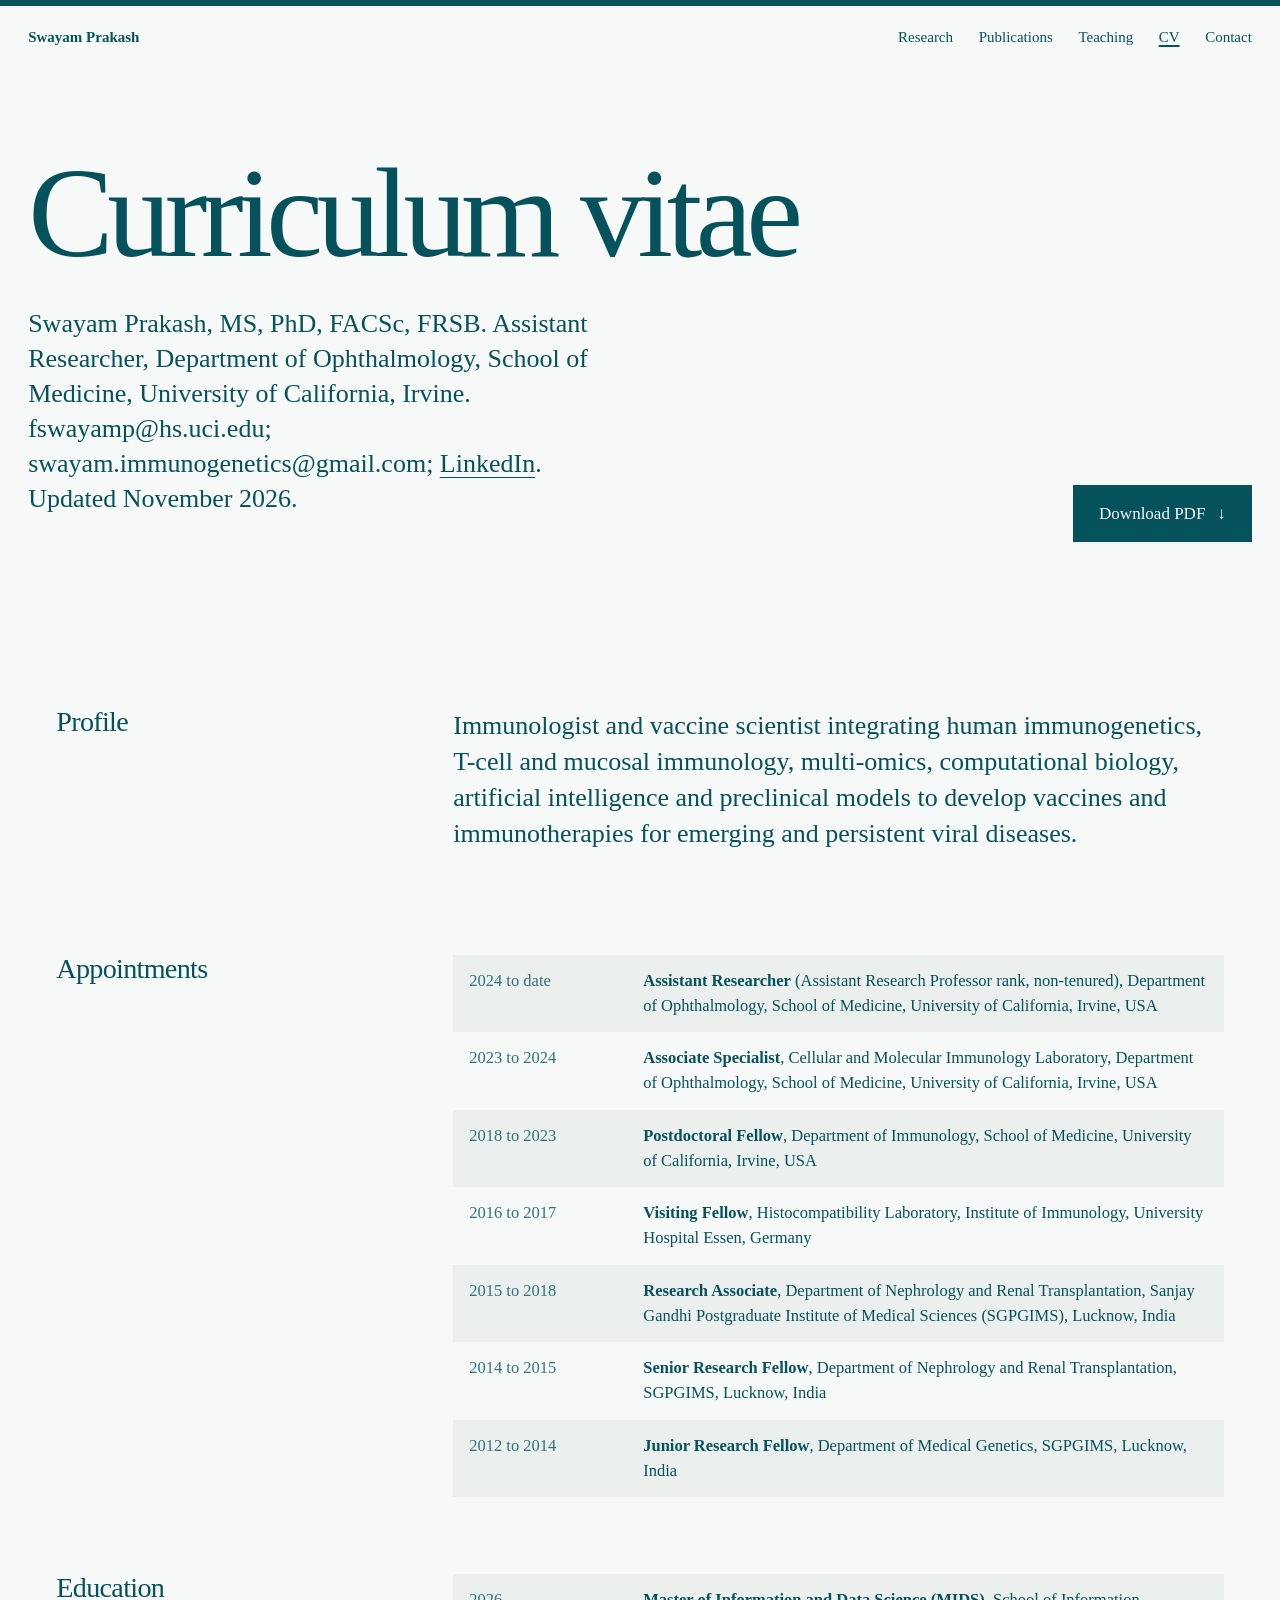
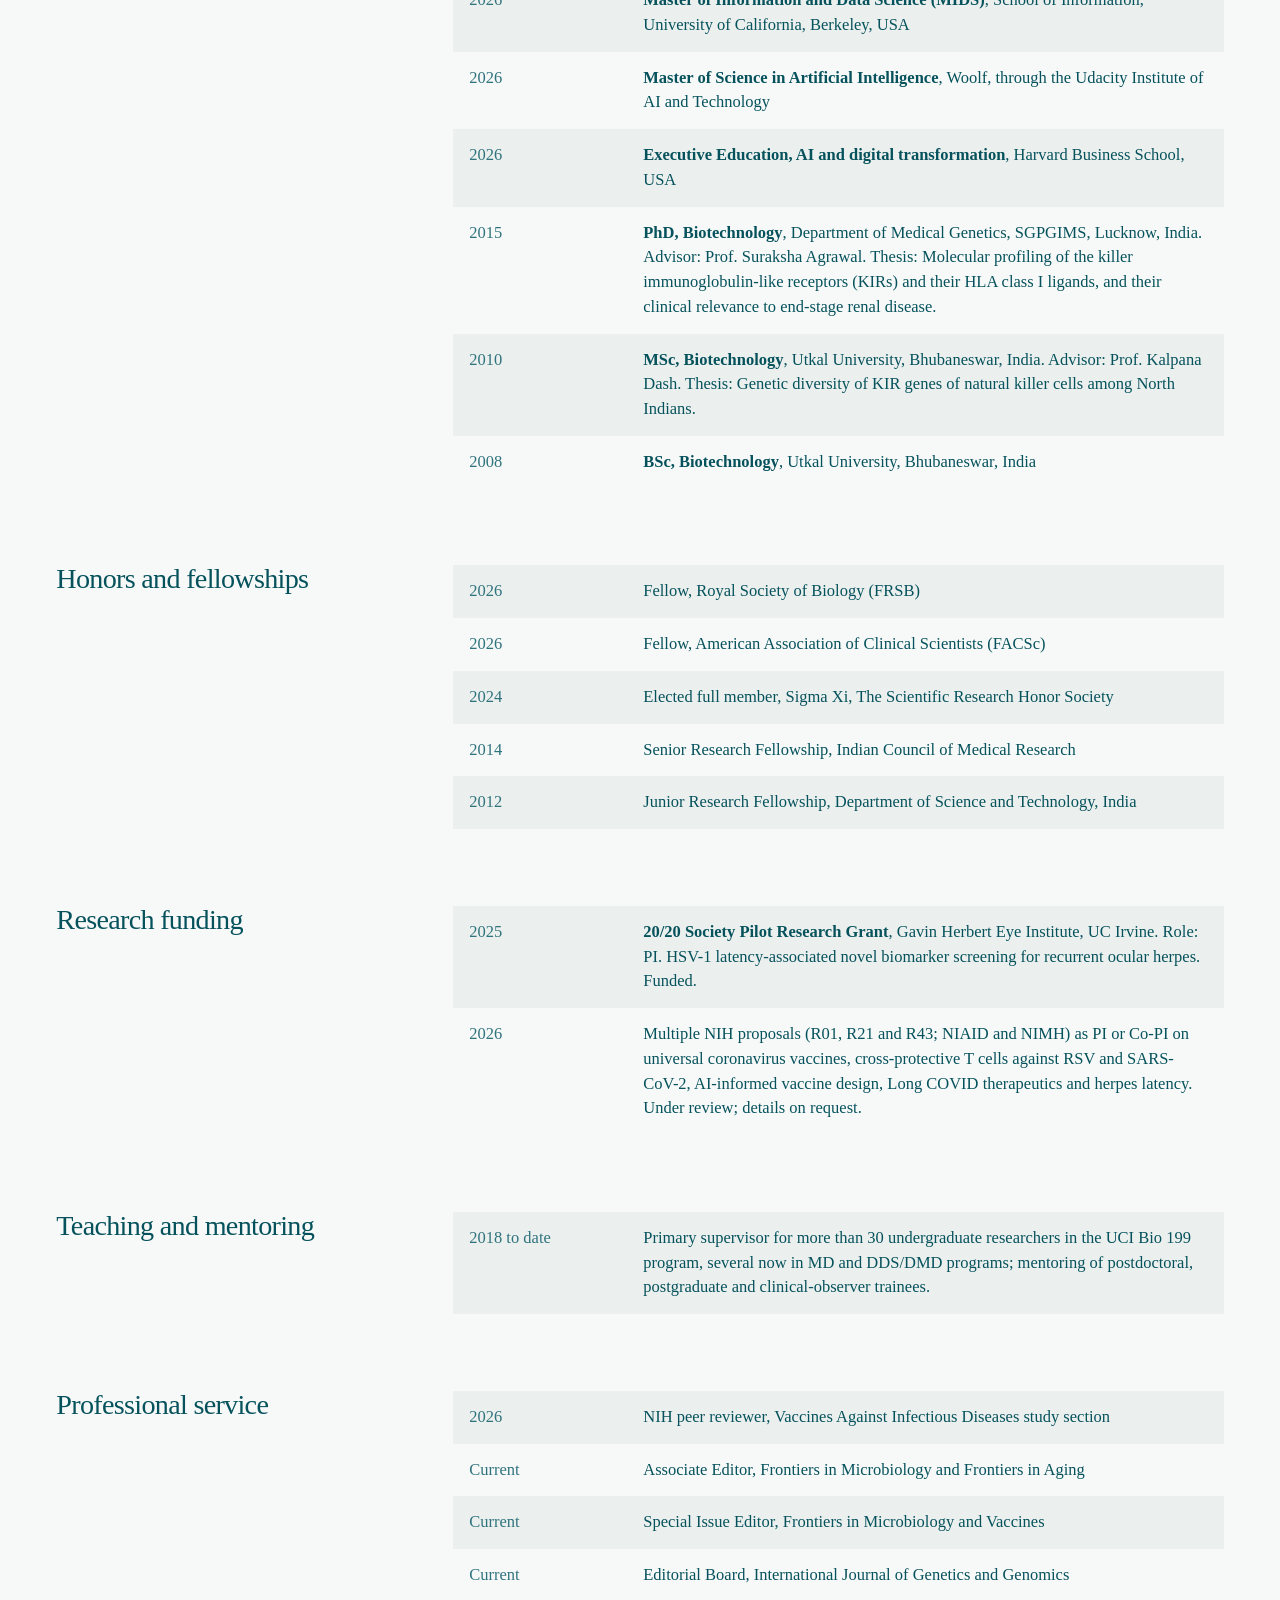
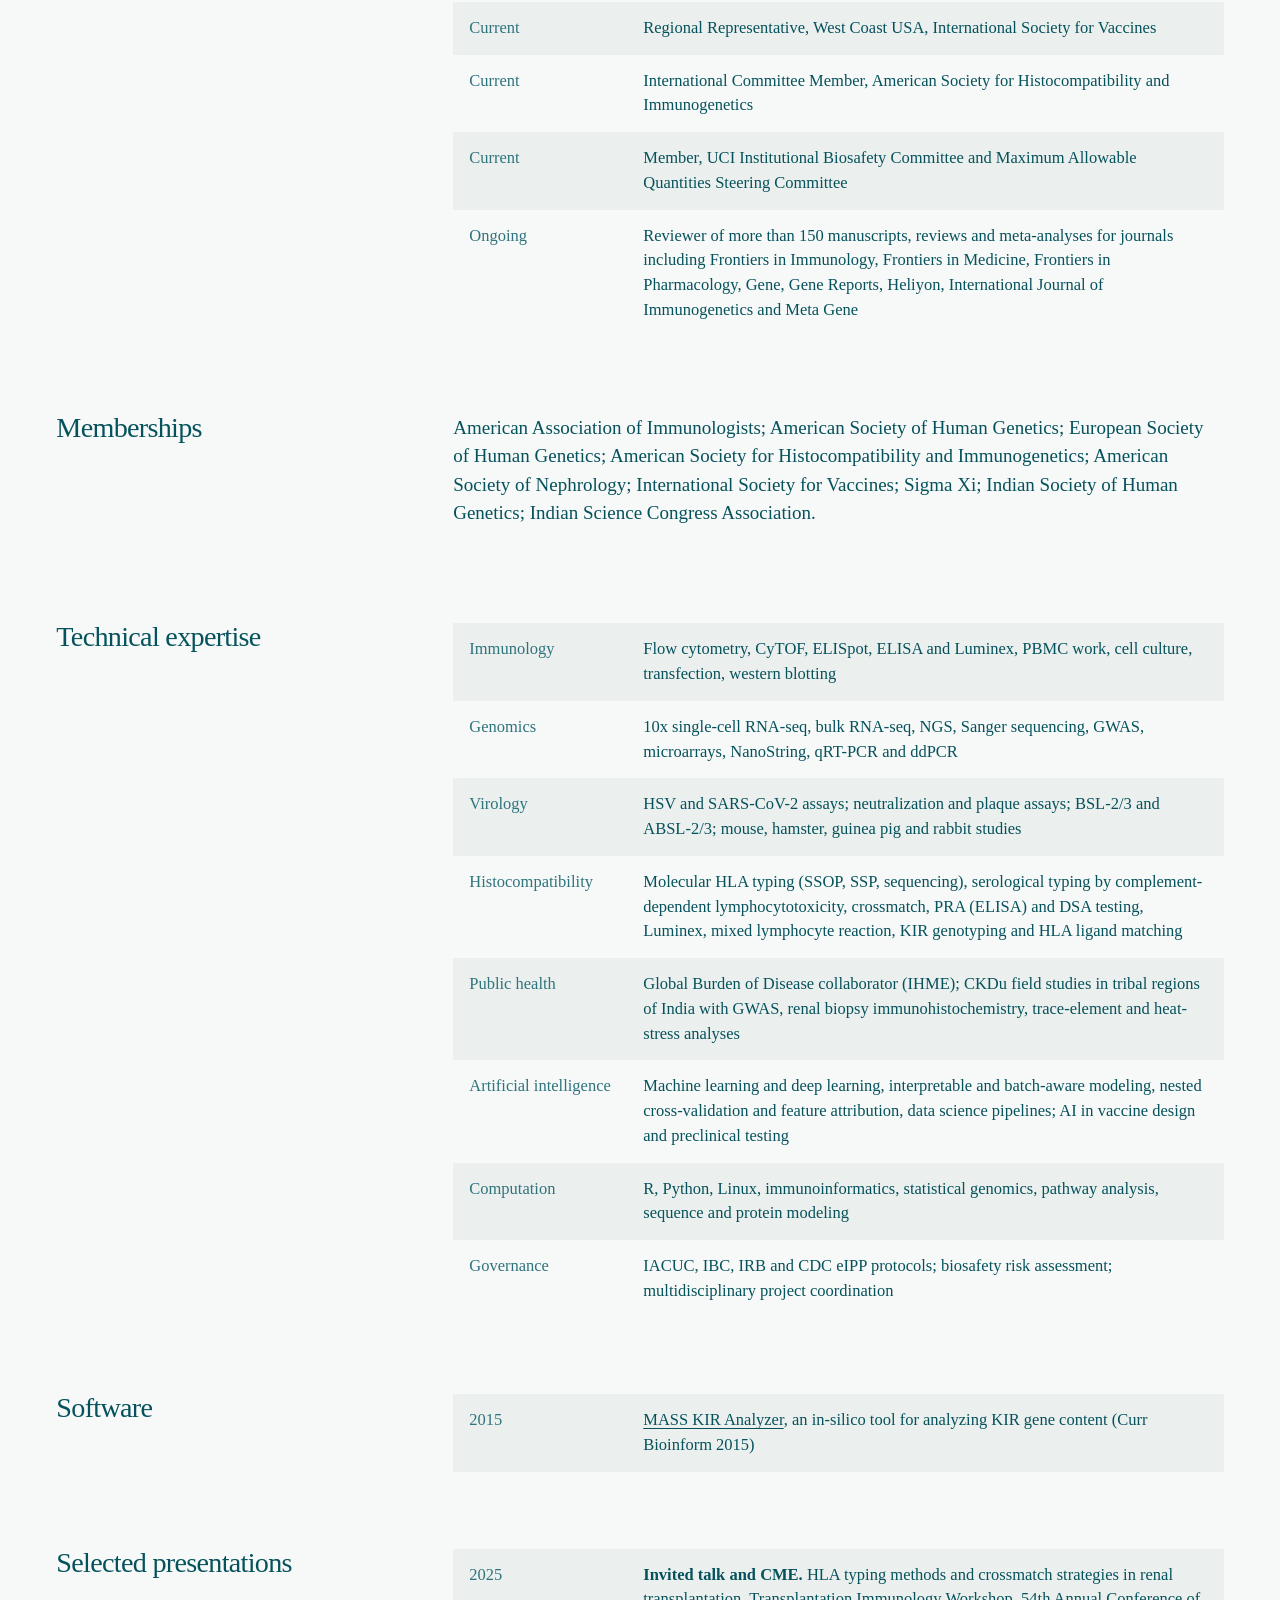
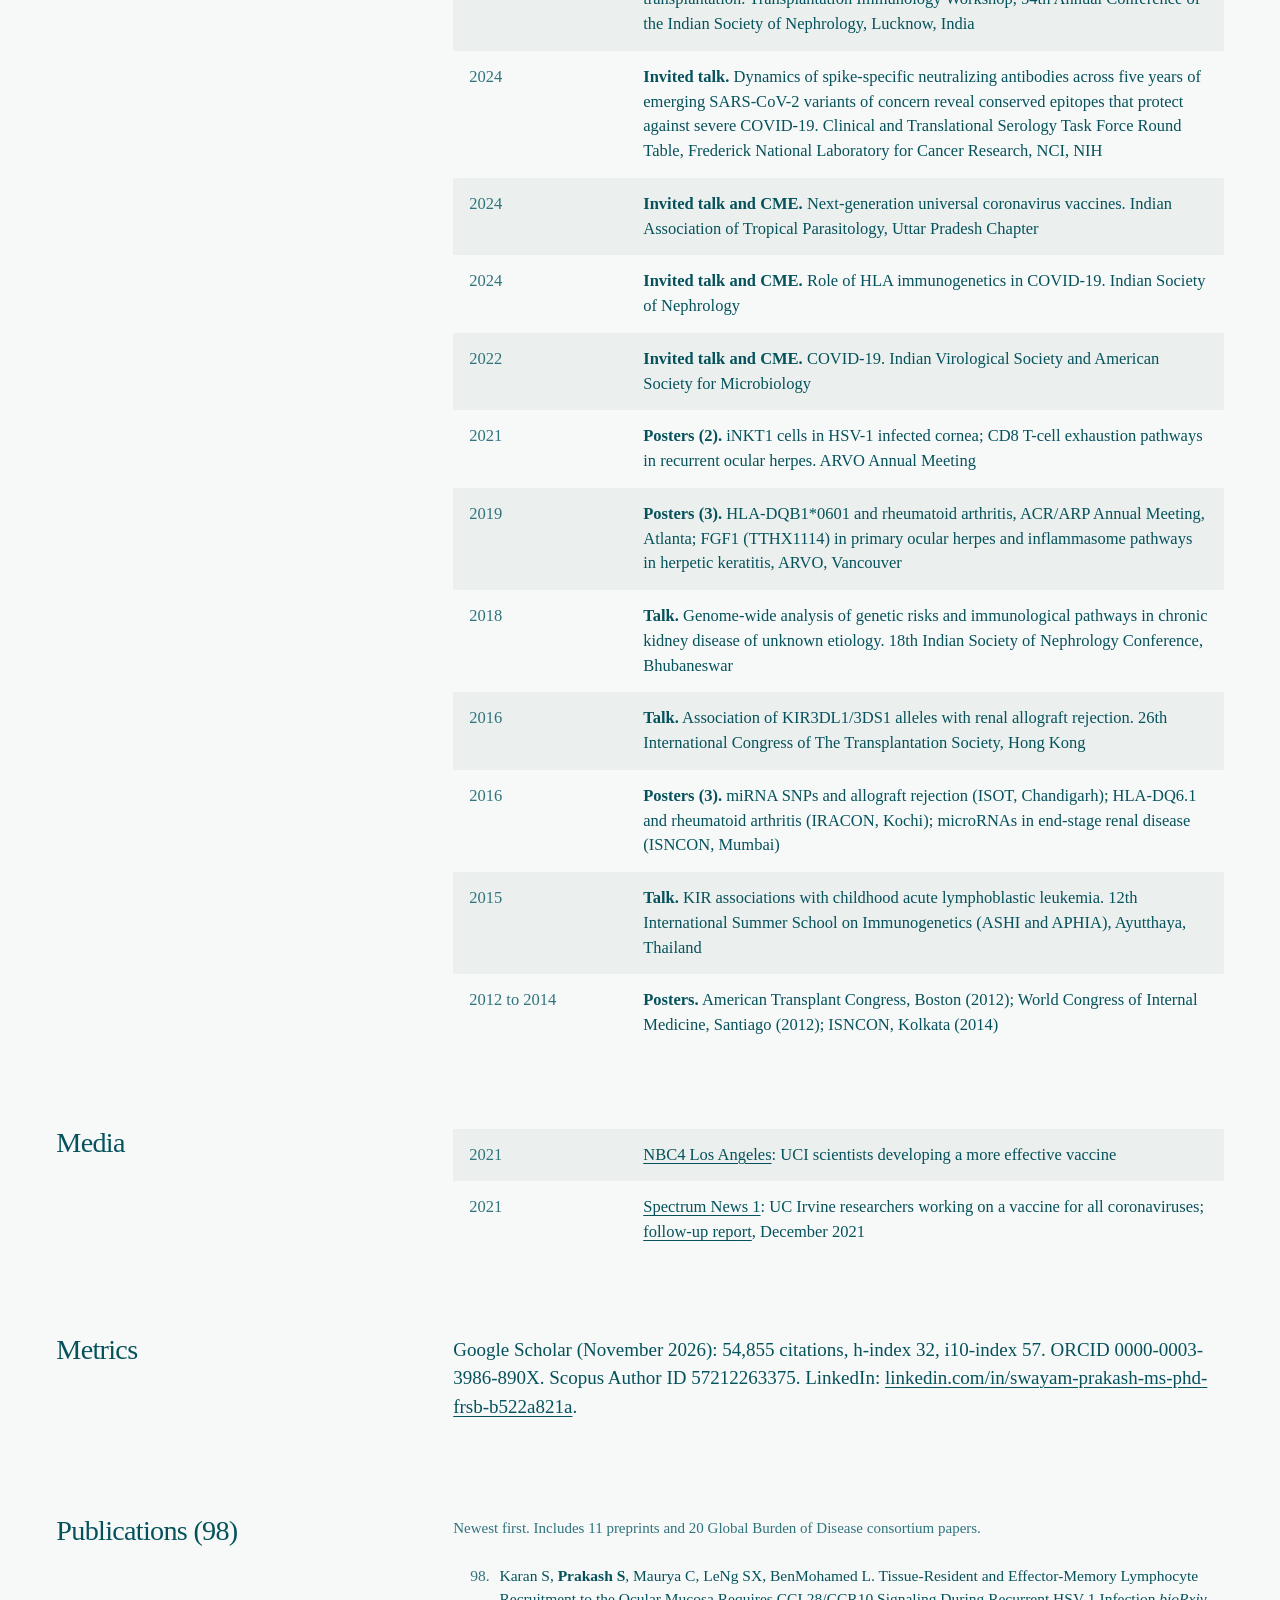
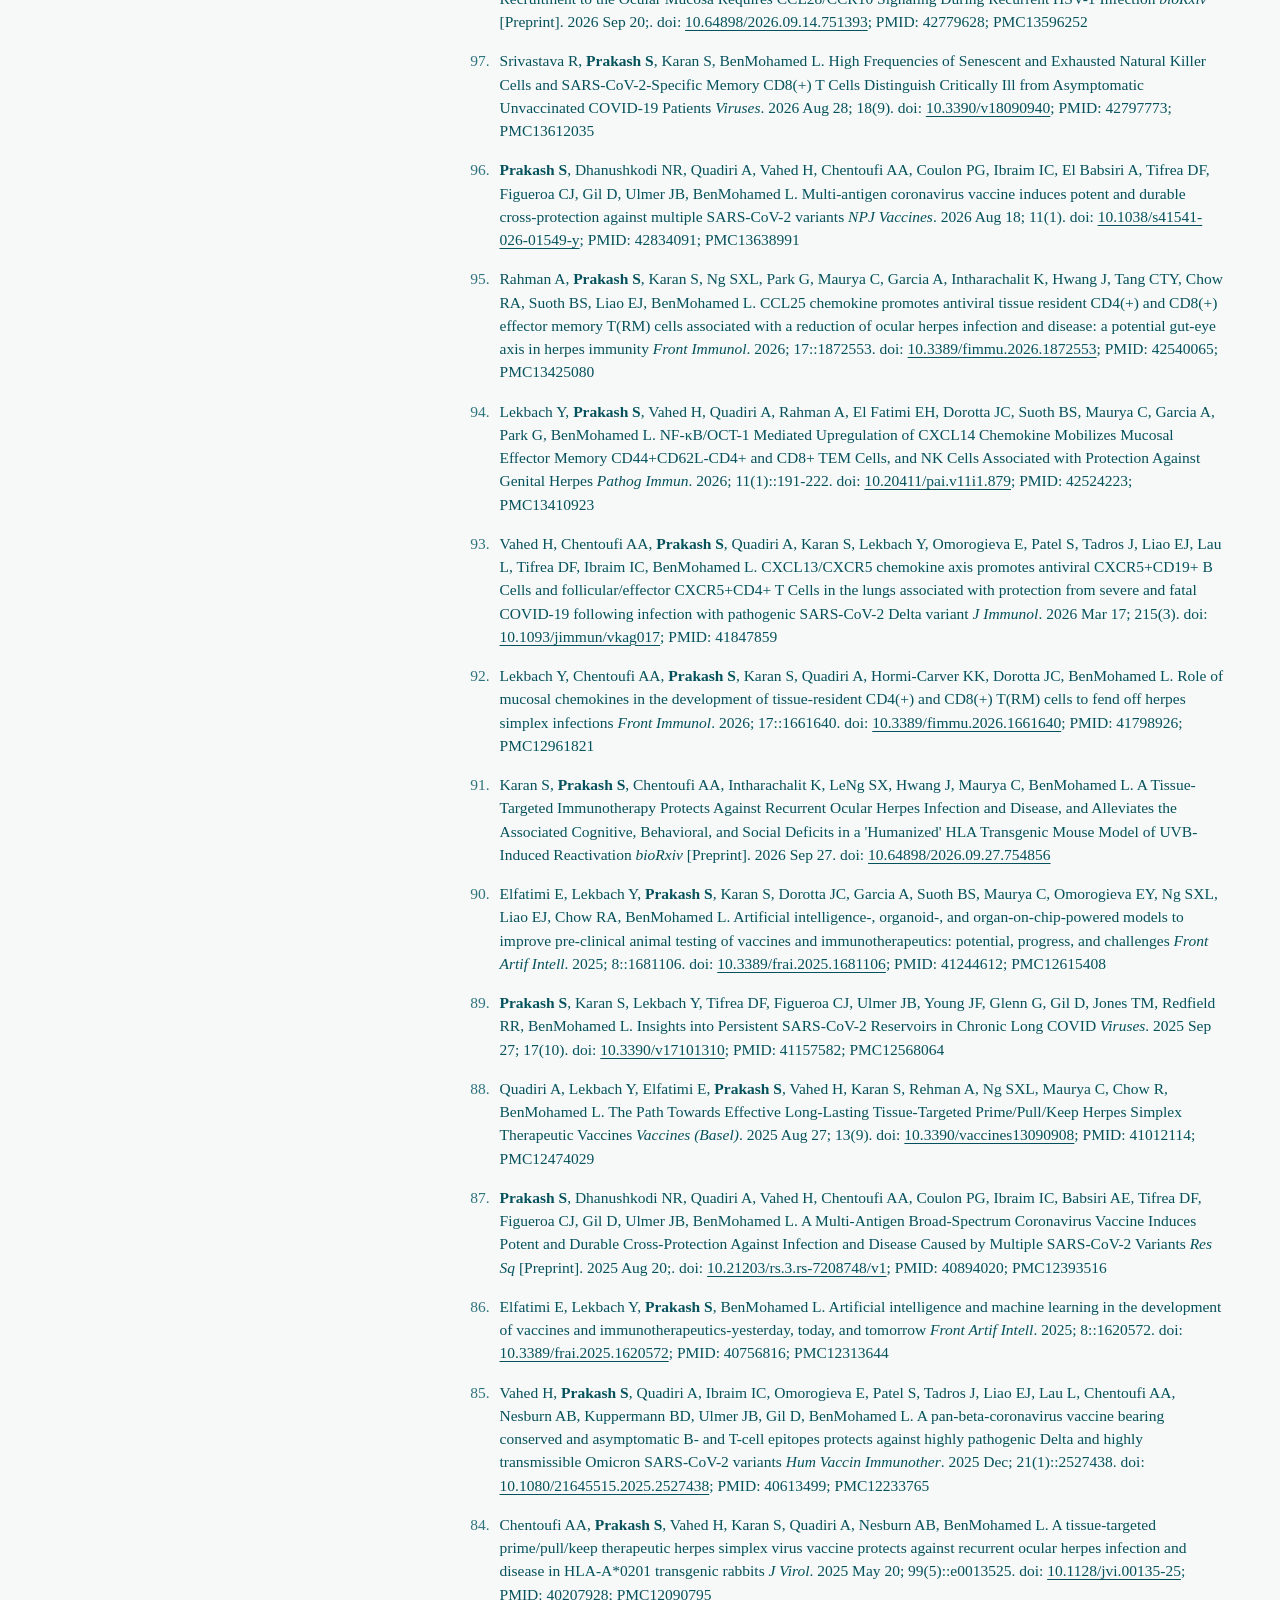
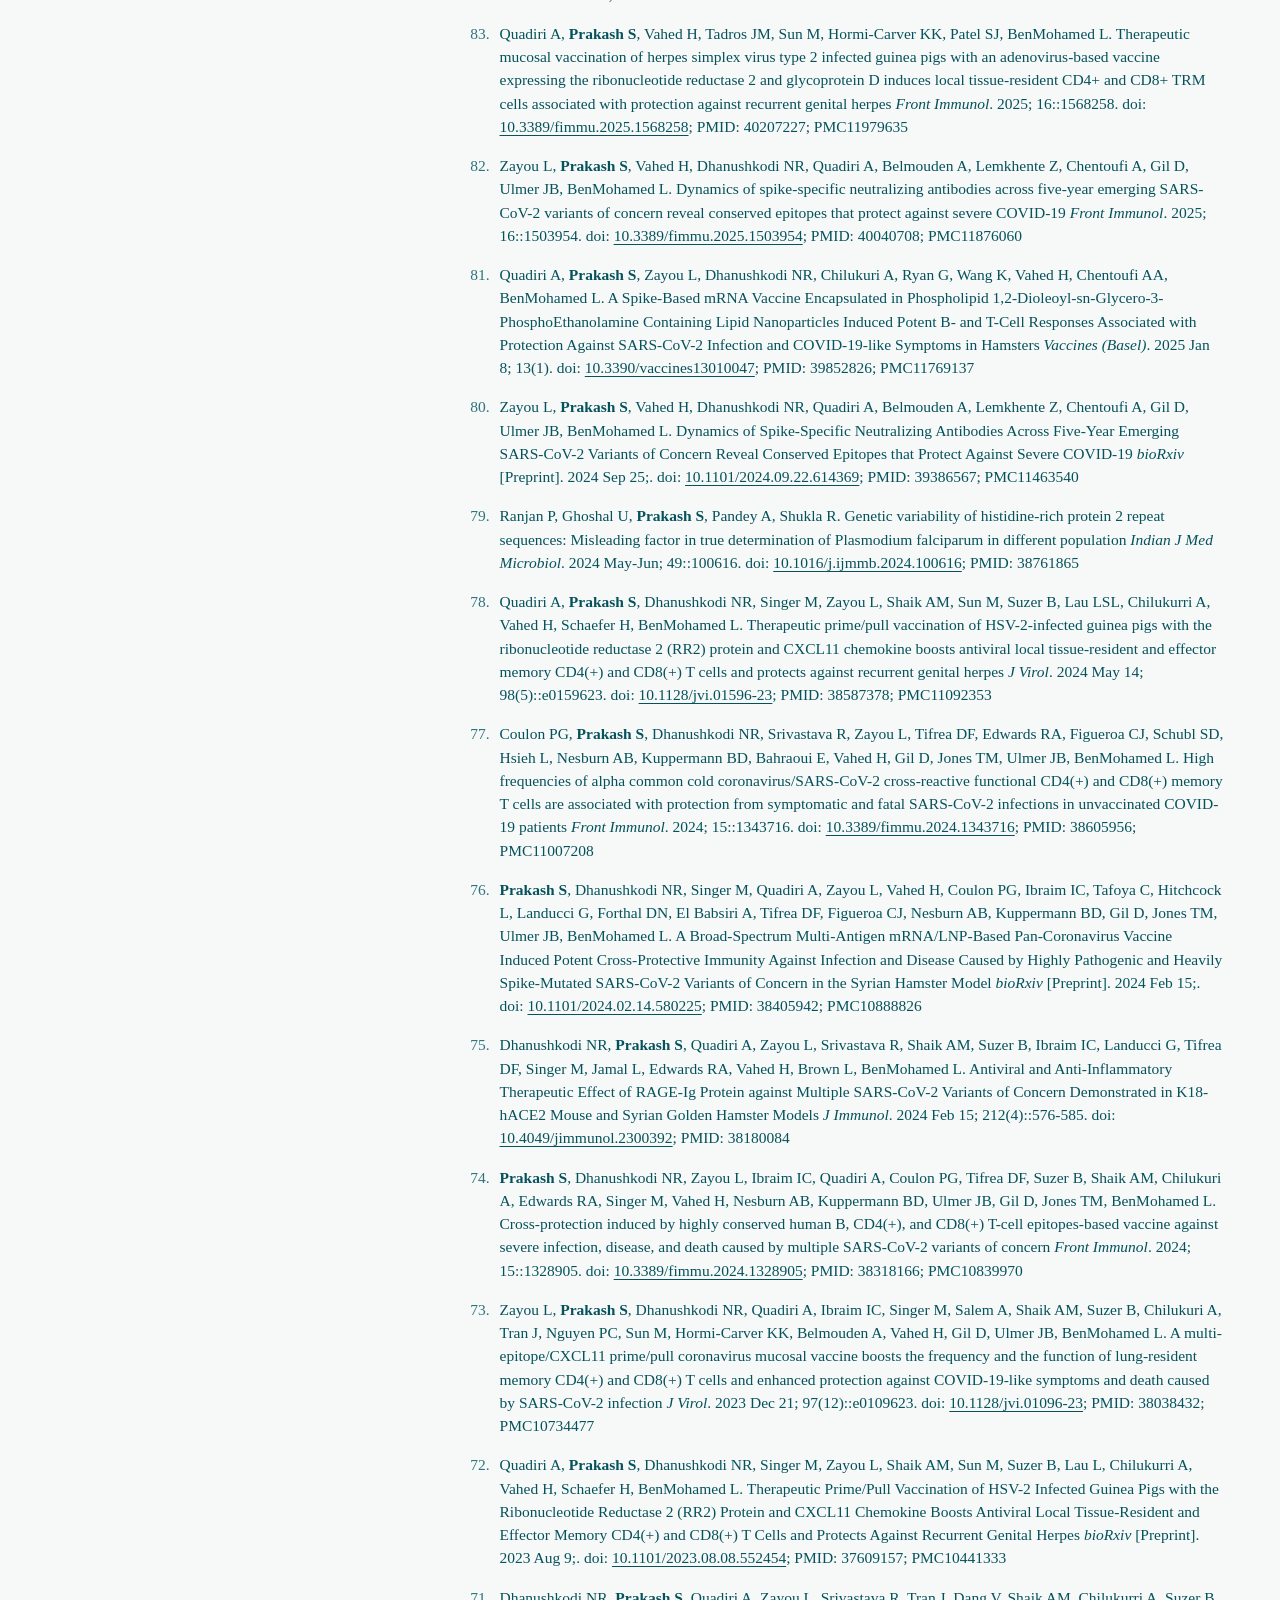
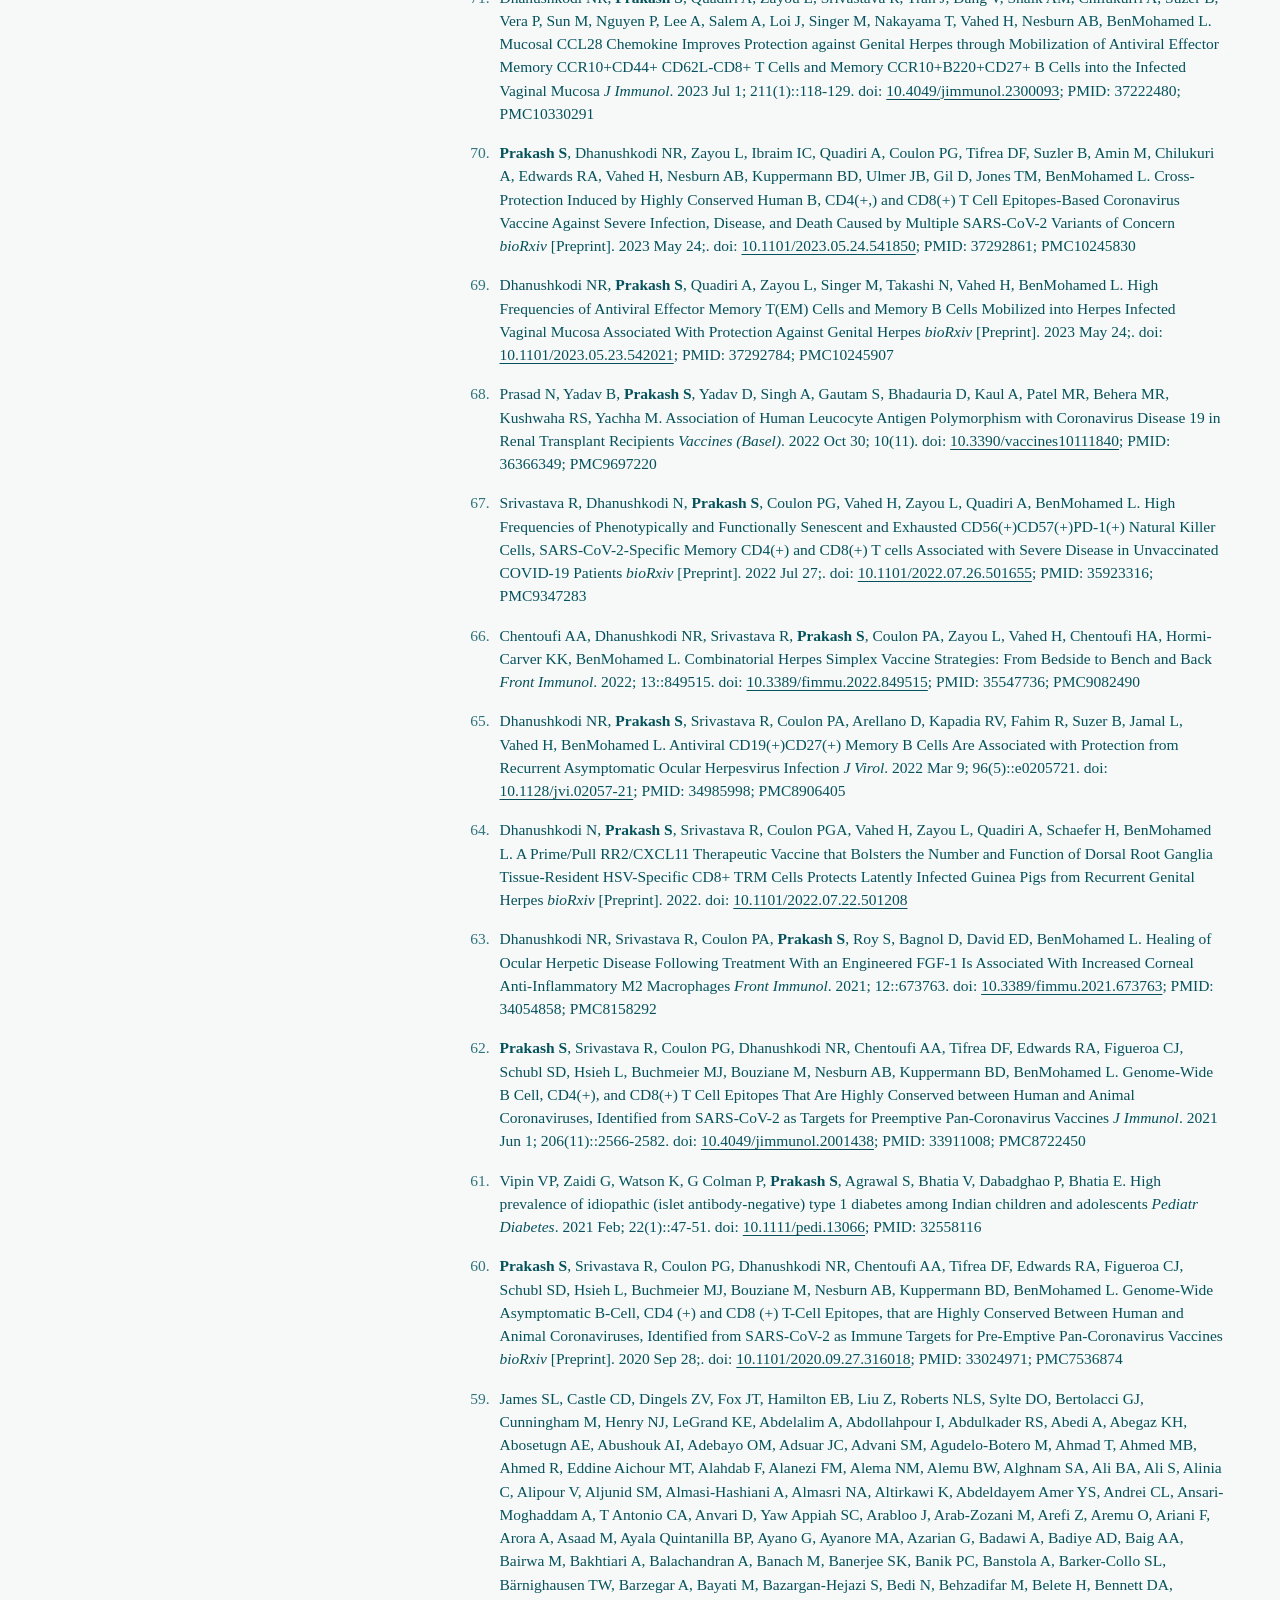
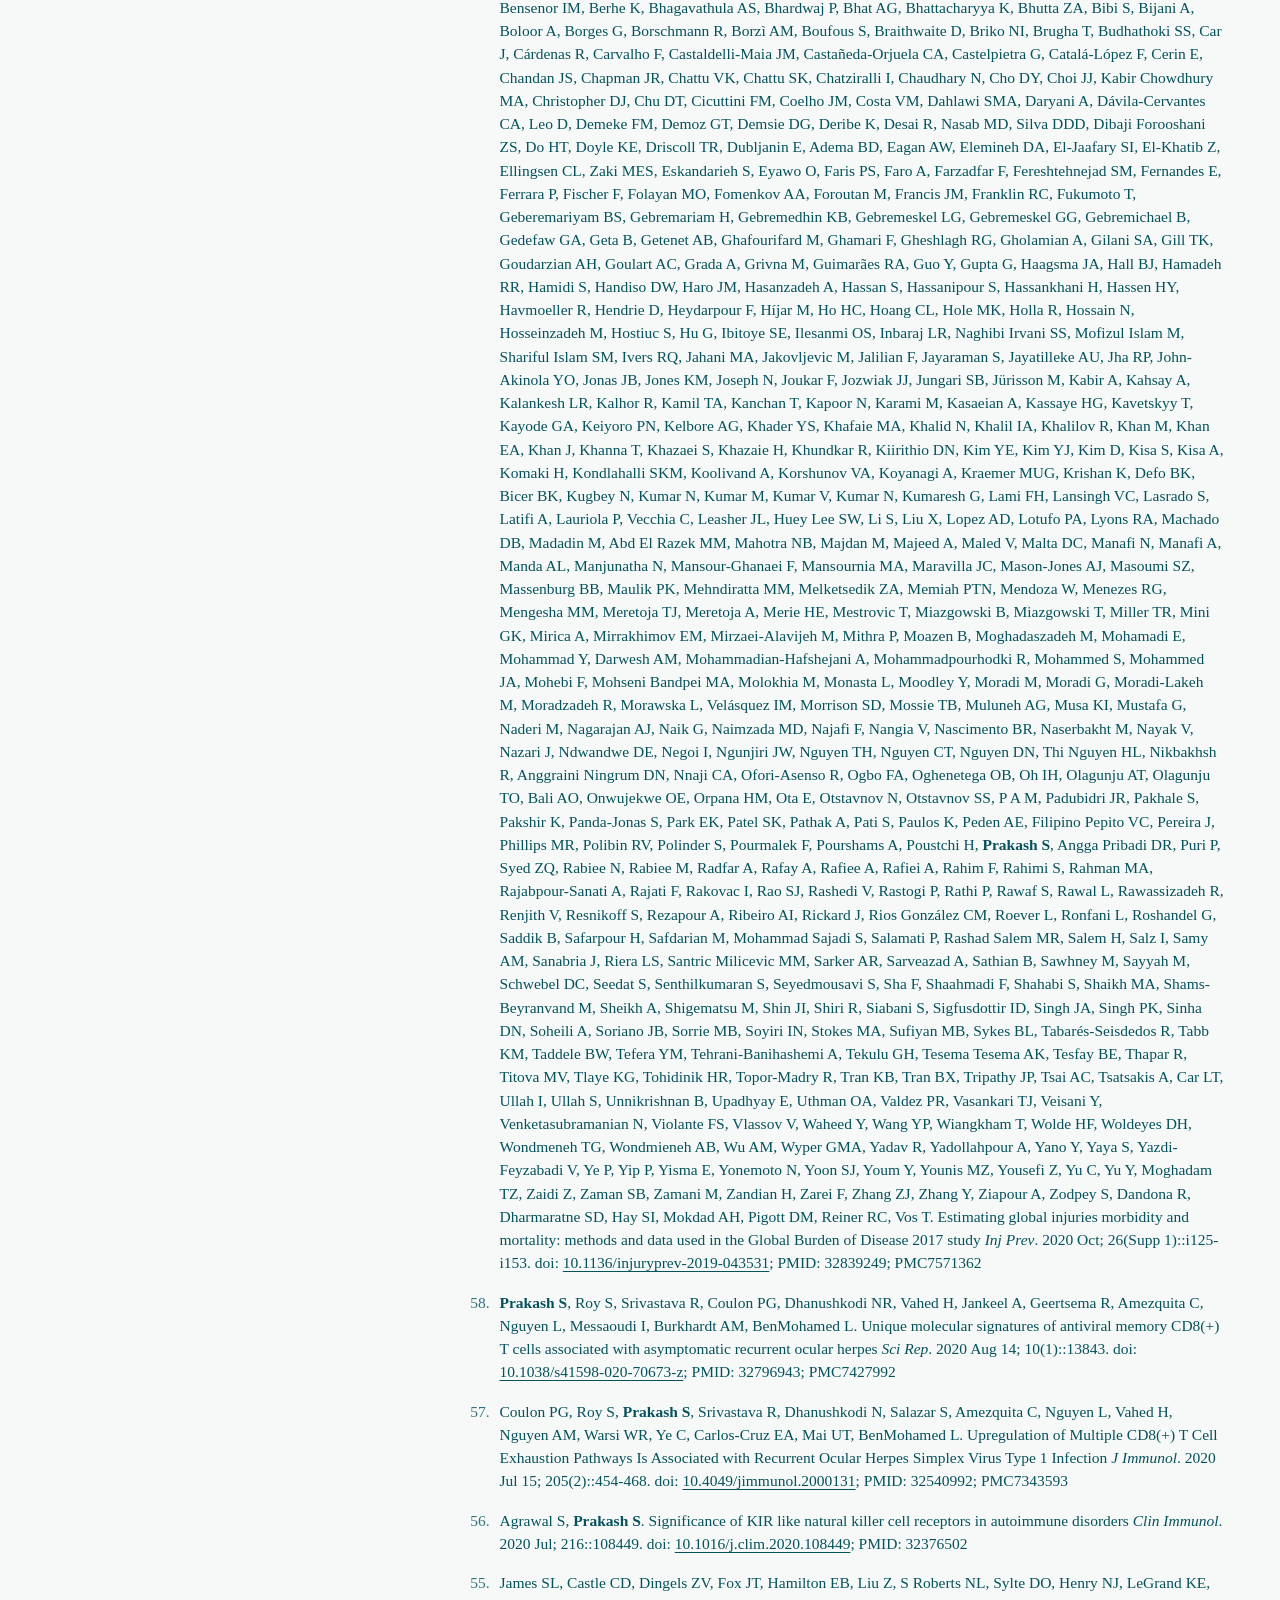
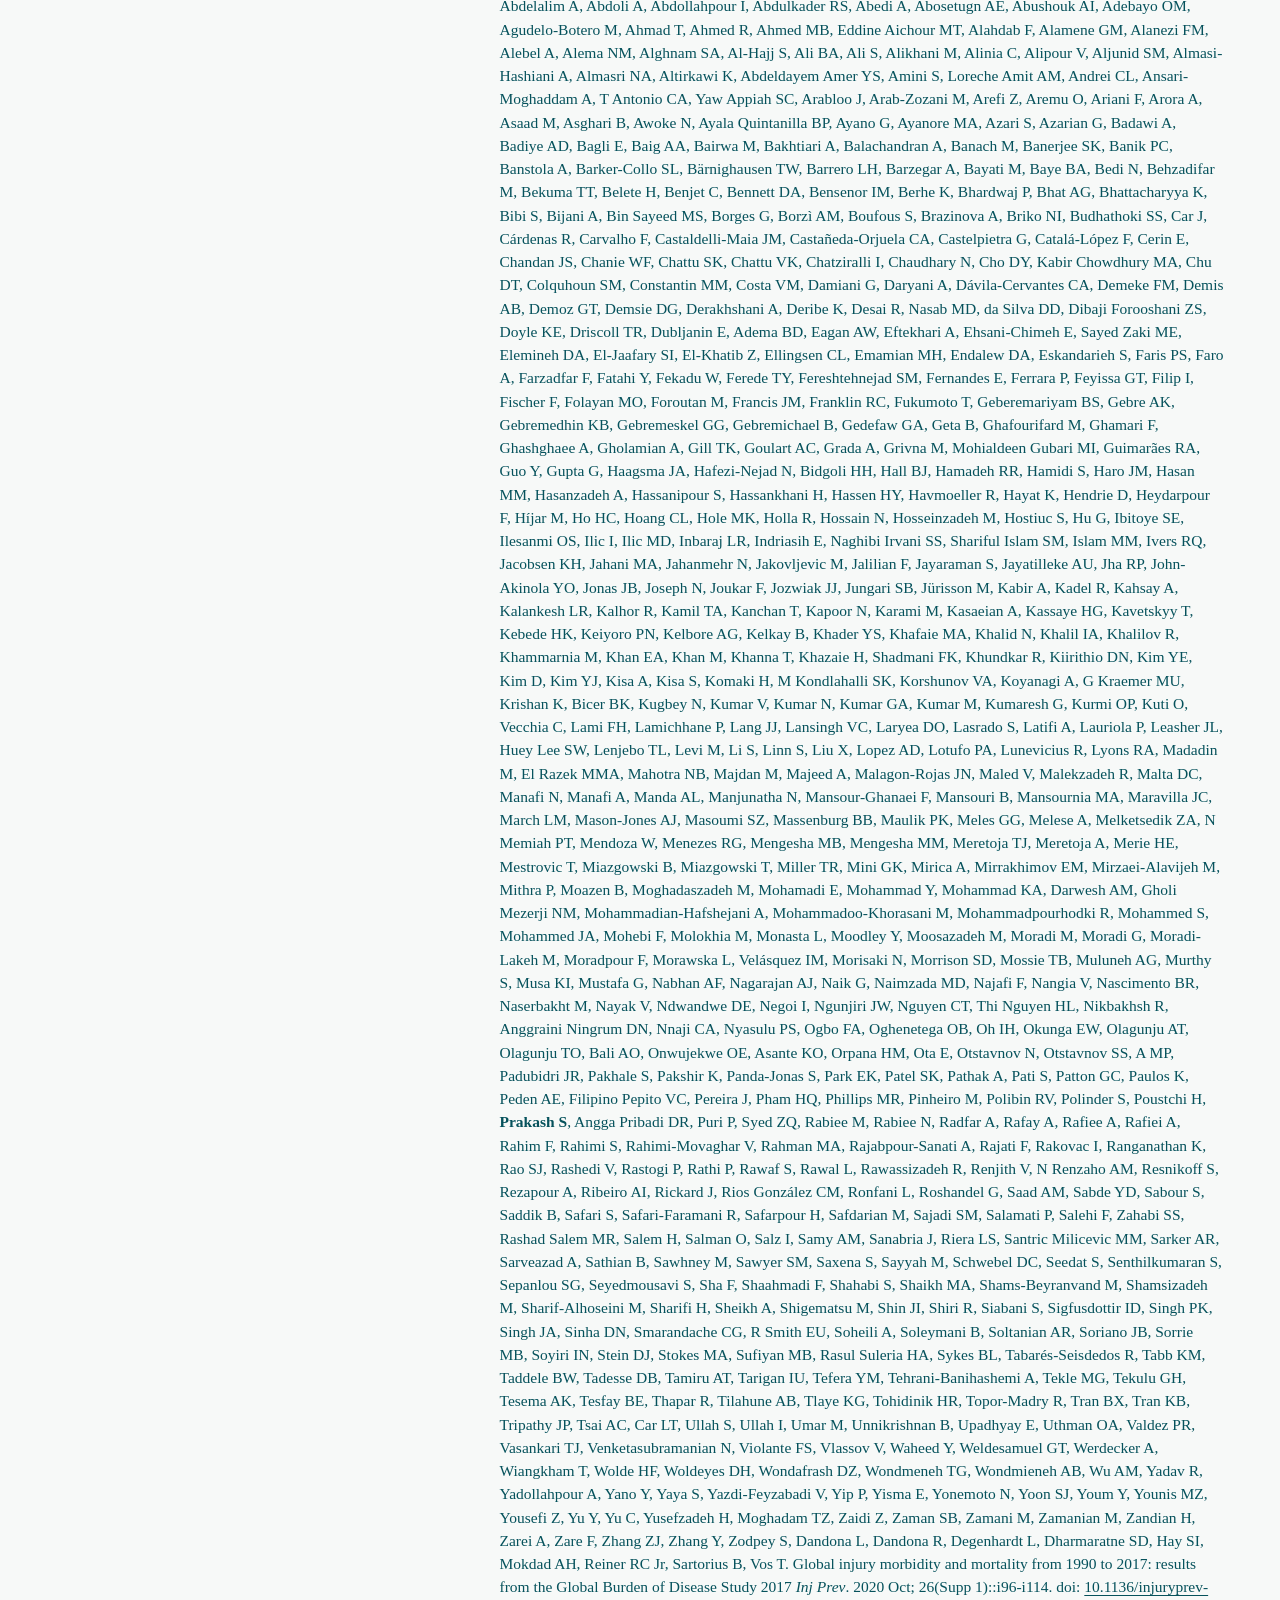
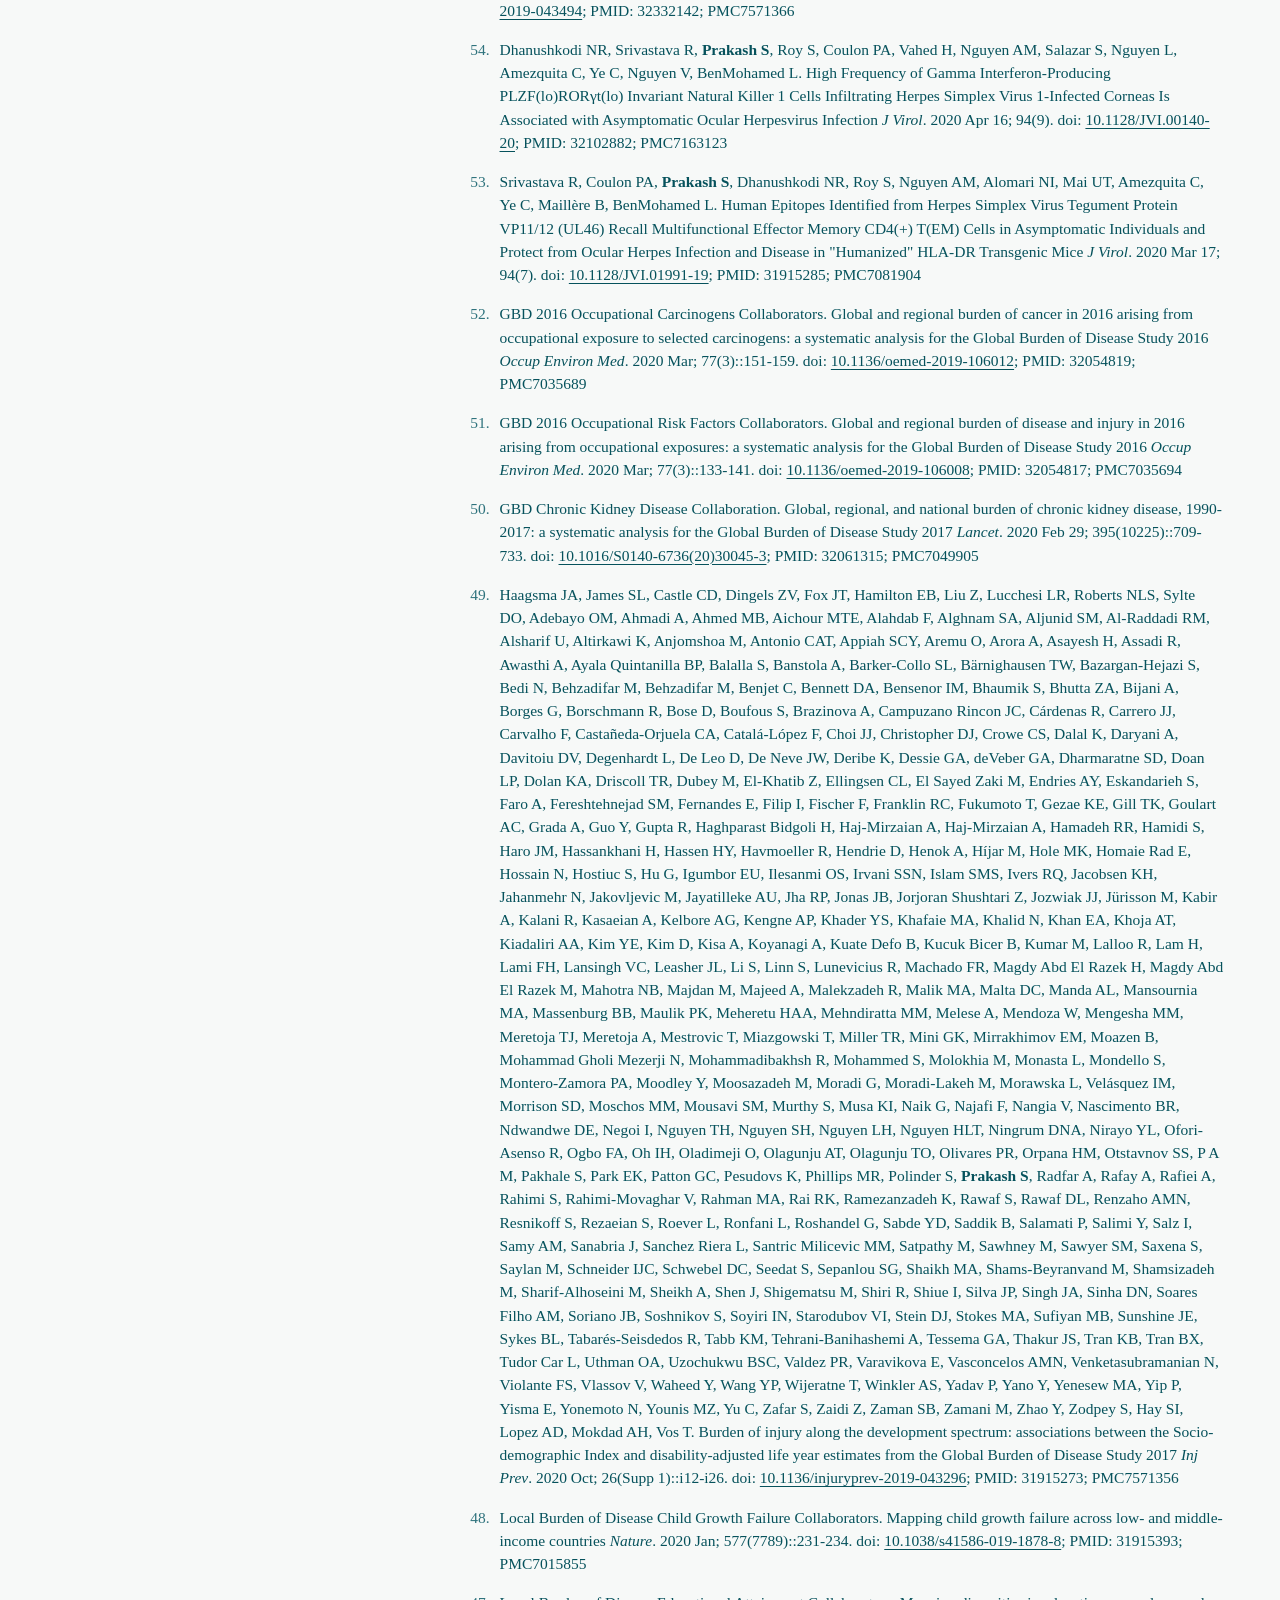
==== commit 474e01af: "Update Google Scholar metrics to November 2026" ====
--- a/cv.html
+++ b/cv.html
@@ -35,7 +35,7 @@
     <a class="btn rise no-print" href="assets/Swayam_Prakash_CV.pdf" download>Download PDF <span class="arr">&darr;</span></a>
   </div>
 </div>
-<div class="cv"><section class="cv-sec"><h2>Profile</h2><div><p class="cv-lede">Immunologist and vaccine scientist integrating human immunogenetics, T-cell and mucosal immunology, multi-omics, computational biology, artificial intelligence and preclinical models to develop vaccines and immunotherapies for emerging and persistent viral diseases.</p></div></section><section class="cv-sec"><h2>Appointments</h2><div><ul class="cv-list"><li><span class="when">2024 to date</span><span class="what"><b>Assistant Researcher</b> (Assistant Research Professor rank, non-tenured), Department of Ophthalmology, School of Medicine, University of California, Irvine, USA</span></li><li><span class="when">2023 to 2024</span><span class="what"><b>Associate Specialist</b>, Cellular and Molecular Immunology Laboratory, Department of Ophthalmology, School of Medicine, University of California, Irvine, USA</span></li><li><span class="when">2018 to 2023</span><span class="what"><b>Postdoctoral Fellow</b>, Department of Immunology, School of Medicine, University of California, Irvine, USA</span></li><li><span class="when">2016 to 2017</span><span class="what"><b>Visiting Fellow</b>, Histocompatibility Laboratory, Institute of Immunology, University Hospital Essen, Germany</span></li><li><span class="when">2015 to 2018</span><span class="what"><b>Research Associate</b>, Department of Nephrology and Renal Transplantation, Sanjay Gandhi Postgraduate Institute of Medical Sciences (SGPGIMS), Lucknow, India</span></li><li><span class="when">2014 to 2015</span><span class="what"><b>Senior Research Fellow</b>, Department of Nephrology and Renal Transplantation, SGPGIMS, Lucknow, India</span></li><li><span class="when">2012 to 2014</span><span class="what"><b>Junior Research Fellow</b>, Department of Medical Genetics, SGPGIMS, Lucknow, India</span></li></ul></div></section><section class="cv-sec"><h2>Education</h2><div><ul class="cv-list"><li><span class="when">2026</span><span class="what"><b>Master of Information and Data Science (MIDS)</b>, School of Information, University of California, Berkeley, USA</span></li><li><span class="when">2026</span><span class="what"><b>Master of Science in Artificial Intelligence</b>, Woolf, through the Udacity Institute of AI and Technology</span></li><li><span class="when">2026</span><span class="what"><b>Executive Education, AI and digital transformation</b>, Harvard Business School, USA</span></li><li><span class="when">2015</span><span class="what"><b>PhD, Biotechnology</b>, Department of Medical Genetics, SGPGIMS, Lucknow, India. Advisor: Prof. Suraksha Agrawal. Thesis: Molecular profiling of the killer immunoglobulin-like receptors (KIRs) and their HLA class I ligands, and their clinical relevance to end-stage renal disease.</span></li><li><span class="when">2010</span><span class="what"><b>MSc, Biotechnology</b>, Utkal University, Bhubaneswar, India. Advisor: Prof. Kalpana Dash. Thesis: Genetic diversity of KIR genes of natural killer cells among North Indians.</span></li><li><span class="when">2008</span><span class="what"><b>BSc, Biotechnology</b>, Utkal University, Bhubaneswar, India</span></li></ul></div></section><section class="cv-sec"><h2>Honors and fellowships</h2><div><ul class="cv-list"><li><span class="when">2026</span><span class="what">Fellow, Royal Society of Biology (FRSB)</span></li><li><span class="when">2026</span><span class="what">Fellow, American Association of Clinical Scientists (FACSc)</span></li><li><span class="when">2024</span><span class="what">Elected full member, Sigma Xi, The Scientific Research Honor Society</span></li><li><span class="when">2014</span><span class="what">Senior Research Fellowship, Indian Council of Medical Research</span></li><li><span class="when">2012</span><span class="what">Junior Research Fellowship, Department of Science and Technology, India</span></li></ul></div></section><section class="cv-sec"><h2>Research funding</h2><div><ul class="cv-list"><li><span class="when">2025</span><span class="what"><b>20/20 Society Pilot Research Grant</b>, Gavin Herbert Eye Institute, UC Irvine. Role: PI. HSV-1 latency-associated novel biomarker screening for recurrent ocular herpes. Funded.</span></li><li><span class="when">2026</span><span class="what">Multiple NIH proposals (R01, R21 and R43; NIAID and NIMH) as PI or Co-PI on universal coronavirus vaccines, cross-protective T cells against RSV and SARS-CoV-2, AI-informed vaccine design, Long COVID therapeutics and herpes latency. Under review; details on request.</span></li></ul></div></section><section class="cv-sec"><h2>Teaching and mentoring</h2><div><ul class="cv-list"><li><span class="when">2018 to date</span><span class="what">Primary supervisor for more than 30 undergraduate researchers in the UCI Bio 199 program, several now in MD and DDS/DMD programs; mentoring of postdoctoral, postgraduate and clinical-observer trainees.</span></li></ul></div></section><section class="cv-sec"><h2>Professional service</h2><div><ul class="cv-list"><li><span class="when">2026</span><span class="what">NIH peer reviewer, Vaccines Against Infectious Diseases study section</span></li><li><span class="when">Current</span><span class="what">Associate Editor, Frontiers in Microbiology and Frontiers in Aging</span></li><li><span class="when">Current</span><span class="what">Special Issue Editor, Frontiers in Microbiology and Vaccines</span></li><li><span class="when">Current</span><span class="what">Editorial Board, International Journal of Genetics and Genomics</span></li><li><span class="when">Current</span><span class="what">Regional Representative, West Coast USA, International Society for Vaccines</span></li><li><span class="when">Current</span><span class="what">International Committee Member, American Society for Histocompatibility and Immunogenetics</span></li><li><span class="when">Current</span><span class="what">Member, UCI Institutional Biosafety Committee and Maximum Allowable Quantities Steering Committee</span></li><li><span class="when">Ongoing</span><span class="what">Reviewer of more than 150 manuscripts, reviews and meta-analyses for journals including Frontiers in Immunology, Frontiers in Medicine, Frontiers in Pharmacology, Gene, Gene Reports, Heliyon, International Journal of Immunogenetics and Meta Gene</span></li></ul></div></section><section class="cv-sec"><h2>Memberships</h2><div><p>American Association of Immunologists; American Society of Human Genetics; European Society of Human Genetics; American Society for Histocompatibility and Immunogenetics; American Society of Nephrology; International Society for Vaccines; Sigma Xi; Indian Society of Human Genetics; Indian Science Congress Association.</p></div></section><section class="cv-sec"><h2>Technical expertise</h2><div><ul class="cv-list"><li><span class="when">Immunology</span><span class="what">Flow cytometry, CyTOF, ELISpot, ELISA and Luminex, PBMC work, cell culture, transfection, western blotting</span></li><li><span class="when">Genomics</span><span class="what">10x single-cell RNA-seq, bulk RNA-seq, NGS, Sanger sequencing, GWAS, microarrays, NanoString, qRT-PCR and ddPCR</span></li><li><span class="when">Virology</span><span class="what">HSV and SARS-CoV-2 assays; neutralization and plaque assays; BSL-2/3 and ABSL-2/3; mouse, hamster, guinea pig and rabbit studies</span></li><li><span class="when">Histocompatibility</span><span class="what">Molecular HLA typing (SSOP, SSP, sequencing), serological typing by complement-dependent lymphocytotoxicity, crossmatch, PRA (ELISA) and DSA testing, Luminex, mixed lymphocyte reaction, KIR genotyping and HLA ligand matching</span></li><li><span class="when">Public health</span><span class="what">Global Burden of Disease collaborator (IHME); CKDu field studies in tribal regions of India with GWAS, renal biopsy immunohistochemistry, trace-element and heat-stress analyses</span></li><li><span class="when">Artificial intelligence</span><span class="what">Machine learning and deep learning, interpretable and batch-aware modeling, nested cross-validation and feature attribution, data science pipelines; AI in vaccine design and preclinical testing</span></li><li><span class="when">Computation</span><span class="what">R, Python, Linux, immunoinformatics, statistical genomics, pathway analysis, sequence and protein modeling</span></li><li><span class="when">Governance</span><span class="what">IACUC, IBC, IRB and CDC eIPP protocols; biosafety risk assessment; multidisciplinary project coordination</span></li></ul></div></section><section class="cv-sec"><h2>Software</h2><div><ul class="cv-list"><li><span class="when">2015</span><span class="what"><a href="http://sourceforge.net/projects/masskiranalyzer/">MASS KIR Analyzer</a>, an in-silico tool for analyzing KIR gene content (Curr Bioinform 2015)</span></li></ul></div></section><section class="cv-sec"><h2>Selected presentations</h2><div><ul class="cv-list"><li><span class="when">2025</span><span class="what"><b>Invited talk and CME.</b> HLA typing methods and crossmatch strategies in renal transplantation. Transplantation Immunology Workshop, 54th Annual Conference of the Indian Society of Nephrology, Lucknow, India</span></li><li><span class="when">2024</span><span class="what"><b>Invited talk.</b> Dynamics of spike-specific neutralizing antibodies across five years of emerging SARS-CoV-2 variants of concern reveal conserved epitopes that protect against severe COVID-19. Clinical and Translational Serology Task Force Round Table, Frederick National Laboratory for Cancer Research, NCI, NIH</span></li><li><span class="when">2024</span><span class="what"><b>Invited talk and CME.</b> Next-generation universal coronavirus vaccines. Indian Association of Tropical Parasitology, Uttar Pradesh Chapter</span></li><li><span class="when">2024</span><span class="what"><b>Invited talk and CME.</b> Role of HLA immunogenetics in COVID-19. Indian Society of Nephrology</span></li><li><span class="when">2022</span><span class="what"><b>Invited talk and CME.</b> COVID-19. Indian Virological Society and American Society for Microbiology</span></li><li><span class="when">2021</span><span class="what"><b>Posters (2).</b> iNKT1 cells in HSV-1 infected cornea; CD8 T-cell exhaustion pathways in recurrent ocular herpes. ARVO Annual Meeting</span></li><li><span class="when">2019</span><span class="what"><b>Posters (3).</b> HLA-DQB1*0601 and rheumatoid arthritis, ACR/ARP Annual Meeting, Atlanta; FGF1 (TTHX1114) in primary ocular herpes and inflammasome pathways in herpetic keratitis, ARVO, Vancouver</span></li><li><span class="when">2018</span><span class="what"><b>Talk.</b> Genome-wide analysis of genetic risks and immunological pathways in chronic kidney disease of unknown etiology. 18th Indian Society of Nephrology Conference, Bhubaneswar</span></li><li><span class="when">2016</span><span class="what"><b>Talk.</b> Association of KIR3DL1/3DS1 alleles with renal allograft rejection. 26th International Congress of The Transplantation Society, Hong Kong</span></li><li><span class="when">2016</span><span class="what"><b>Posters (3).</b> miRNA SNPs and allograft rejection (ISOT, Chandigarh); HLA-DQ6.1 and rheumatoid arthritis (IRACON, Kochi); microRNAs in end-stage renal disease (ISNCON, Mumbai)</span></li><li><span class="when">2015</span><span class="what"><b>Talk.</b> KIR associations with childhood acute lymphoblastic leukemia. 12th International Summer School on Immunogenetics (ASHI and APHIA), Ayutthaya, Thailand</span></li><li><span class="when">2012 to 2014</span><span class="what"><b>Posters.</b> American Transplant Congress, Boston (2012); World Congress of Internal Medicine, Santiago (2012); ISNCON, Kolkata (2014)</span></li></ul></div></section><section class="cv-sec"><h2>Media</h2><div><ul class="cv-list"><li><span class="when">2021</span><span class="what"><a href="https://www.nbclosangeles.com/on-air/uci-scientists-developing-more-effective-vaccine/2510578/">NBC4 Los Angeles</a>: UCI scientists developing a more effective vaccine</span></li><li><span class="when">2021</span><span class="what"><a href="https://spectrumnews1.com/ca/orange-county/health/2021/01/28/uc-irvine-researchers-working-on-a-vaccine-for-all-coronaviruses">Spectrum News 1</a>: UC Irvine researchers working on a vaccine for all coronaviruses; <a href="https://spectrumnews1.com/ca/la-west/coronavirus/2021/12/26/uci-team-s-preemptive-covid-vaccine-candidate-has-promising-results">follow-up report</a>, December 2021</span></li></ul></div></section><section class="cv-sec"><h2>Metrics</h2><div><p>Google Scholar (October 2026): 54,370 citations, h-index 32, i10-index 56. ORCID 0000-0003-3986-890X. Scopus Author ID 57212263375. LinkedIn: <a href="https://www.linkedin.com/in/swayam-prakash-ms-phd-frsb-b522a821a/">linkedin.com/in/swayam-prakash-ms-phd-frsb-b522a821a</a>.</p></div></section><section class="cv-sec" id="publications"><h2>Publications (98)</h2><div><p class="cv-note">Newest first. Includes 11 preprints and 20 Global Burden of Disease consortium papers.</p><ol class="cv-pubs" reversed><li>Karan S, <b>Prakash S</b>, Maurya C, LeNg SX, BenMohamed L. Tissue-Resident and Effector-Memory Lymphocyte Recruitment to the Ocular Mucosa Requires CCL28/CCR10 Signaling During Recurrent HSV-1 Infection <i>bioRxiv</i> [Preprint]. 2026 Sep 20;. doi: <a href="https://doi.org/10.64898/2026.09.14.751393">10.64898/2026.09.14.751393</a>; PMID: 42779628; PMC13596252</li><li>Srivastava R, <b>Prakash S</b>, Karan S, BenMohamed L. High Frequencies of Senescent and Exhausted Natural Killer Cells and SARS-CoV-2-Specific Memory CD8(+) T Cells Distinguish Critically Ill from Asymptomatic Unvaccinated COVID-19 Patients <i>Viruses</i>. 2026 Aug 28; 18(9). doi: <a href="https://doi.org/10.3390/v18090940">10.3390/v18090940</a>; PMID: 42797773; PMC13612035</li><li><b>Prakash S</b>, Dhanushkodi NR, Quadiri A, Vahed H, Chentoufi AA, Coulon PG, Ibraim IC, El Babsiri A, Tifrea DF, Figueroa CJ, Gil D, Ulmer JB, BenMohamed L. Multi-antigen coronavirus vaccine induces potent and durable cross-protection against multiple SARS-CoV-2 variants <i>NPJ Vaccines</i>. 2026 Aug 18; 11(1). doi: <a href="https://doi.org/10.1038/s41541-026-01549-y">10.1038/s41541-026-01549-y</a>; PMID: 42834091; PMC13638991</li><li>Rahman A, <b>Prakash S</b>, Karan S, Ng SXL, Park G, Maurya C, Garcia A, Intharachalit K, Hwang J, Tang CTY, Chow RA, Suoth BS, Liao EJ, BenMohamed L. CCL25 chemokine promotes antiviral tissue resident CD4(+) and CD8(+) effector memory T(RM) cells associated with a reduction of ocular herpes infection and disease: a potential gut-eye axis in herpes immunity <i>Front Immunol</i>. 2026; 17::1872553. doi: <a href="https://doi.org/10.3389/fimmu.2026.1872553">10.3389/fimmu.2026.1872553</a>; PMID: 42540065; PMC13425080</li><li>Lekbach Y, <b>Prakash S</b>, Vahed H, Quadiri A, Rahman A, El Fatimi EH, Dorotta JC, Suoth BS, Maurya C, Garcia A, Park G, BenMohamed L. NF-κB/OCT-1 Mediated Upregulation of CXCL14 Chemokine Mobilizes Mucosal Effector Memory CD44+CD62L-CD4+ and CD8+ TEM Cells, and NK Cells Associated with Protection Against Genital Herpes <i>Pathog Immun</i>. 2026; 11(1)::191-222. doi: <a href="https://doi.org/10.20411/pai.v11i1.879">10.20411/pai.v11i1.879</a>; PMID: 42524223; PMC13410923</li><li>Vahed H, Chentoufi AA, <b>Prakash S</b>, Quadiri A, Karan S, Lekbach Y, Omorogieva E, Patel S, Tadros J, Liao EJ, Lau L, Tifrea DF, Ibraim IC, BenMohamed L. CXCL13/CXCR5 chemokine axis promotes antiviral CXCR5+CD19+ B Cells and follicular/effector CXCR5+CD4+ T Cells in the lungs associated with protection from severe and fatal COVID-19 following infection with pathogenic SARS-CoV-2 Delta variant <i>J Immunol</i>. 2026 Mar 17; 215(3). doi: <a href="https://doi.org/10.1093/jimmun/vkag017">10.1093/jimmun/vkag017</a>; PMID: 41847859</li><li>Lekbach Y, Chentoufi AA, <b>Prakash S</b>, Karan S, Quadiri A, Hormi-Carver KK, Dorotta JC, BenMohamed L. Role of mucosal chemokines in the development of tissue-resident CD4(+) and CD8(+) T(RM) cells to fend off herpes simplex infections <i>Front Immunol</i>. 2026; 17::1661640. doi: <a href="https://doi.org/10.3389/fimmu.2026.1661640">10.3389/fimmu.2026.1661640</a>; PMID: 41798926; PMC12961821</li><li>Karan S, <b>Prakash S</b>, Chentoufi AA, Intharachalit K, LeNg SX, Hwang J, Maurya C, BenMohamed L. A Tissue-Targeted Immunotherapy Protects Against Recurrent Ocular Herpes Infection and Disease, and Alleviates the Associated Cognitive, Behavioral, and Social Deficits in a &#x27;Humanized&#x27; HLA Transgenic Mouse Model of UVB-Induced Reactivation <i>bioRxiv</i> [Preprint]. 2026 Sep 27. doi: <a href="https://doi.org/10.64898/2026.09.27.754856">10.64898/2026.09.27.754856</a></li><li>Elfatimi E, Lekbach Y, <b>Prakash S</b>, Karan S, Dorotta JC, Garcia A, Suoth BS, Maurya C, Omorogieva EY, Ng SXL, Liao EJ, Chow RA, BenMohamed L. Artificial intelligence-, organoid-, and organ-on-chip-powered models to improve pre-clinical animal testing of vaccines and immunotherapeutics: potential, progress, and challenges <i>Front Artif Intell</i>. 2025; 8::1681106. doi: <a href="https://doi.org/10.3389/frai.2025.1681106">10.3389/frai.2025.1681106</a>; PMID: 41244612; PMC12615408</li><li><b>Prakash S</b>, Karan S, Lekbach Y, Tifrea DF, Figueroa CJ, Ulmer JB, Young JF, Glenn G, Gil D, Jones TM, Redfield RR, BenMohamed L. Insights into Persistent SARS-CoV-2 Reservoirs in Chronic Long COVID <i>Viruses</i>. 2025 Sep 27; 17(10). doi: <a href="https://doi.org/10.3390/v17101310">10.3390/v17101310</a>; PMID: 41157582; PMC12568064</li><li>Quadiri A, Lekbach Y, Elfatimi E, <b>Prakash S</b>, Vahed H, Karan S, Rehman A, Ng SXL, Maurya C, Chow R, BenMohamed L. The Path Towards Effective Long-Lasting Tissue-Targeted Prime/Pull/Keep Herpes Simplex Therapeutic Vaccines <i>Vaccines (Basel)</i>. 2025 Aug 27; 13(9). doi: <a href="https://doi.org/10.3390/vaccines13090908">10.3390/vaccines13090908</a>; PMID: 41012114; PMC12474029</li><li><b>Prakash S</b>, Dhanushkodi NR, Quadiri A, Vahed H, Chentoufi AA, Coulon PG, Ibraim IC, Babsiri AE, Tifrea DF, Figueroa CJ, Gil D, Ulmer JB, BenMohamed L. A Multi-Antigen Broad-Spectrum Coronavirus Vaccine Induces Potent and Durable Cross-Protection Against Infection and Disease Caused by Multiple SARS-CoV-2 Variants <i>Res Sq</i> [Preprint]. 2025 Aug 20;. doi: <a href="https://doi.org/10.21203/rs.3.rs-7208748/v1">10.21203/rs.3.rs-7208748/v1</a>; PMID: 40894020; PMC12393516</li><li>Elfatimi E, Lekbach Y, <b>Prakash S</b>, BenMohamed L. Artificial intelligence and machine learning in the development of vaccines and immunotherapeutics-yesterday, today, and tomorrow <i>Front Artif Intell</i>. 2025; 8::1620572. doi: <a href="https://doi.org/10.3389/frai.2025.1620572">10.3389/frai.2025.1620572</a>; PMID: 40756816; PMC12313644</li><li>Vahed H, <b>Prakash S</b>, Quadiri A, Ibraim IC, Omorogieva E, Patel S, Tadros J, Liao EJ, Lau L, Chentoufi AA, Nesburn AB, Kuppermann BD, Ulmer JB, Gil D, BenMohamed L. A pan-beta-coronavirus vaccine bearing conserved and asymptomatic B- and T-cell epitopes protects against highly pathogenic Delta and highly transmissible Omicron SARS-CoV-2 variants <i>Hum Vaccin Immunother</i>. 2025 Dec; 21(1)::2527438. doi: <a href="https://doi.org/10.1080/21645515.2025.2527438">10.1080/21645515.2025.2527438</a>; PMID: 40613499; PMC12233765</li><li>Chentoufi AA, <b>Prakash S</b>, Vahed H, Karan S, Quadiri A, Nesburn AB, BenMohamed L. A tissue-targeted prime/pull/keep therapeutic herpes simplex virus vaccine protects against recurrent ocular herpes infection and disease in HLA-A*0201 transgenic rabbits <i>J Virol</i>. 2025 May 20; 99(5)::e0013525. doi: <a href="https://doi.org/10.1128/jvi.00135-25">10.1128/jvi.00135-25</a>; PMID: 40207928; PMC12090795</li><li>Quadiri A, <b>Prakash S</b>, Vahed H, Tadros JM, Sun M, Hormi-Carver KK, Patel SJ, BenMohamed L. Therapeutic mucosal vaccination of herpes simplex virus type 2 infected guinea pigs with an adenovirus-based vaccine expressing the ribonucleotide reductase 2 and glycoprotein D induces local tissue-resident CD4+ and CD8+ TRM cells associated with protection against recurrent genital herpes <i>Front Immunol</i>. 2025; 16::1568258. doi: <a href="https://doi.org/10.3389/fimmu.2025.1568258">10.3389/fimmu.2025.1568258</a>; PMID: 40207227; PMC11979635</li><li>Zayou L, <b>Prakash S</b>, Vahed H, Dhanushkodi NR, Quadiri A, Belmouden A, Lemkhente Z, Chentoufi A, Gil D, Ulmer JB, BenMohamed L. Dynamics of spike-specific neutralizing antibodies across five-year emerging SARS-CoV-2 variants of concern reveal conserved epitopes that protect against severe COVID-19 <i>Front Immunol</i>. 2025; 16::1503954. doi: <a href="https://doi.org/10.3389/fimmu.2025.1503954">10.3389/fimmu.2025.1503954</a>; PMID: 40040708; PMC11876060</li><li>Quadiri A, <b>Prakash S</b>, Zayou L, Dhanushkodi NR, Chilukuri A, Ryan G, Wang K, Vahed H, Chentoufi AA, BenMohamed L. A Spike-Based mRNA Vaccine Encapsulated in Phospholipid 1,2-Dioleoyl-sn-Glycero-3-PhosphoEthanolamine Containing Lipid Nanoparticles Induced Potent B- and T-Cell Responses Associated with Protection Against SARS-CoV-2 Infection and COVID-19-like Symptoms in Hamsters <i>Vaccines (Basel)</i>. 2025 Jan 8; 13(1). doi: <a href="https://doi.org/10.3390/vaccines13010047">10.3390/vaccines13010047</a>; PMID: 39852826; PMC11769137</li><li>Zayou L, <b>Prakash S</b>, Vahed H, Dhanushkodi NR, Quadiri A, Belmouden A, Lemkhente Z, Chentoufi A, Gil D, Ulmer JB, BenMohamed L. Dynamics of Spike-Specific Neutralizing Antibodies Across Five-Year Emerging SARS-CoV-2 Variants of Concern Reveal Conserved Epitopes that Protect Against Severe COVID-19 <i>bioRxiv</i> [Preprint]. 2024 Sep 25;. doi: <a href="https://doi.org/10.1101/2024.09.22.614369">10.1101/2024.09.22.614369</a>; PMID: 39386567; PMC11463540</li><li>Ranjan P, Ghoshal U, <b>Prakash S</b>, Pandey A, Shukla R. Genetic variability of histidine-rich protein 2 repeat sequences: Misleading factor in true determination of Plasmodium falciparum in different population <i>Indian J Med Microbiol</i>. 2024 May-Jun; 49::100616. doi: <a href="https://doi.org/10.1016/j.ijmmb.2024.100616">10.1016/j.ijmmb.2024.100616</a>; PMID: 38761865</li><li>Quadiri A, <b>Prakash S</b>, Dhanushkodi NR, Singer M, Zayou L, Shaik AM, Sun M, Suzer B, Lau LSL, Chilukurri A, Vahed H, Schaefer H, BenMohamed L. Therapeutic prime/pull vaccination of HSV-2-infected guinea pigs with the ribonucleotide reductase 2 (RR2) protein and CXCL11 chemokine boosts antiviral local tissue-resident and effector memory CD4(+) and CD8(+) T cells and protects against recurrent genital herpes <i>J Virol</i>. 2024 May 14; 98(5)::e0159623. doi: <a href="https://doi.org/10.1128/jvi.01596-23">10.1128/jvi.01596-23</a>; PMID: 38587378; PMC11092353</li><li>Coulon PG, <b>Prakash S</b>, Dhanushkodi NR, Srivastava R, Zayou L, Tifrea DF, Edwards RA, Figueroa CJ, Schubl SD, Hsieh L, Nesburn AB, Kuppermann BD, Bahraoui E, Vahed H, Gil D, Jones TM, Ulmer JB, BenMohamed L. High frequencies of alpha common cold coronavirus/SARS-CoV-2 cross-reactive functional CD4(+) and CD8(+) memory T cells are associated with protection from symptomatic and fatal SARS-CoV-2 infections in unvaccinated COVID-19 patients <i>Front Immunol</i>. 2024; 15::1343716. doi: <a href="https://doi.org/10.3389/fimmu.2024.1343716">10.3389/fimmu.2024.1343716</a>; PMID: 38605956; PMC11007208</li><li><b>Prakash S</b>, Dhanushkodi NR, Singer M, Quadiri A, Zayou L, Vahed H, Coulon PG, Ibraim IC, Tafoya C, Hitchcock L, Landucci G, Forthal DN, El Babsiri A, Tifrea DF, Figueroa CJ, Nesburn AB, Kuppermann BD, Gil D, Jones TM, Ulmer JB, BenMohamed L. A Broad-Spectrum Multi-Antigen mRNA/LNP-Based Pan-Coronavirus Vaccine Induced Potent Cross-Protective Immunity Against Infection and Disease Caused by Highly Pathogenic and Heavily Spike-Mutated SARS-CoV-2 Variants of Concern in the Syrian Hamster Model <i>bioRxiv</i> [Preprint]. 2024 Feb 15;. doi: <a href="https://doi.org/10.1101/2024.02.14.580225">10.1101/2024.02.14.580225</a>; PMID: 38405942; PMC10888826</li><li>Dhanushkodi NR, <b>Prakash S</b>, Quadiri A, Zayou L, Srivastava R, Shaik AM, Suzer B, Ibraim IC, Landucci G, Tifrea DF, Singer M, Jamal L, Edwards RA, Vahed H, Brown L, BenMohamed L. Antiviral and Anti-Inflammatory Therapeutic Effect of RAGE-Ig Protein against Multiple SARS-CoV-2 Variants of Concern Demonstrated in K18-hACE2 Mouse and Syrian Golden Hamster Models <i>J Immunol</i>. 2024 Feb 15; 212(4)::576-585. doi: <a href="https://doi.org/10.4049/jimmunol.2300392">10.4049/jimmunol.2300392</a>; PMID: 38180084</li><li><b>Prakash S</b>, Dhanushkodi NR, Zayou L, Ibraim IC, Quadiri A, Coulon PG, Tifrea DF, Suzer B, Shaik AM, Chilukuri A, Edwards RA, Singer M, Vahed H, Nesburn AB, Kuppermann BD, Ulmer JB, Gil D, Jones TM, BenMohamed L. Cross-protection induced by highly conserved human B, CD4(+), and CD8(+) T-cell epitopes-based vaccine against severe infection, disease, and death caused by multiple SARS-CoV-2 variants of concern <i>Front Immunol</i>. 2024; 15::1328905. doi: <a href="https://doi.org/10.3389/fimmu.2024.1328905">10.3389/fimmu.2024.1328905</a>; PMID: 38318166; PMC10839970</li><li>Zayou L, <b>Prakash S</b>, Dhanushkodi NR, Quadiri A, Ibraim IC, Singer M, Salem A, Shaik AM, Suzer B, Chilukuri A, Tran J, Nguyen PC, Sun M, Hormi-Carver KK, Belmouden A, Vahed H, Gil D, Ulmer JB, BenMohamed L. A multi-epitope/CXCL11 prime/pull coronavirus mucosal vaccine boosts the frequency and the function of lung-resident memory CD4(+) and CD8(+) T cells and enhanced protection against COVID-19-like symptoms and death caused by SARS-CoV-2 infection <i>J Virol</i>. 2023 Dec 21; 97(12)::e0109623. doi: <a href="https://doi.org/10.1128/jvi.01096-23">10.1128/jvi.01096-23</a>; PMID: 38038432; PMC10734477</li><li>Quadiri A, <b>Prakash S</b>, Dhanushkodi NR, Singer M, Zayou L, Shaik AM, Sun M, Suzer B, Lau L, Chilukurri A, Vahed H, Schaefer H, BenMohamed L. Therapeutic Prime/Pull Vaccination of HSV-2 Infected Guinea Pigs with the Ribonucleotide Reductase 2 (RR2) Protein and CXCL11 Chemokine Boosts Antiviral Local Tissue-Resident and Effector Memory CD4(+) and CD8(+) T Cells and Protects Against Recurrent Genital Herpes <i>bioRxiv</i> [Preprint]. 2023 Aug 9;. doi: <a href="https://doi.org/10.1101/2023.08.08.552454">10.1101/2023.08.08.552454</a>; PMID: 37609157; PMC10441333</li><li>Dhanushkodi NR, <b>Prakash S</b>, Quadiri A, Zayou L, Srivastava R, Tran J, Dang V, Shaik AM, Chilukurri A, Suzer B, Vera P, Sun M, Nguyen P, Lee A, Salem A, Loi J, Singer M, Nakayama T, Vahed H, Nesburn AB, BenMohamed L. Mucosal CCL28 Chemokine Improves Protection against Genital Herpes through Mobilization of Antiviral Effector Memory CCR10+CD44+ CD62L-CD8+ T Cells and Memory CCR10+B220+CD27+ B Cells into the Infected Vaginal Mucosa <i>J Immunol</i>. 2023 Jul 1; 211(1)::118-129. doi: <a href="https://doi.org/10.4049/jimmunol.2300093">10.4049/jimmunol.2300093</a>; PMID: 37222480; PMC10330291</li><li><b>Prakash S</b>, Dhanushkodi NR, Zayou L, Ibraim IC, Quadiri A, Coulon PG, Tifrea DF, Suzler B, Amin M, Chilukuri A, Edwards RA, Vahed H, Nesburn AB, Kuppermann BD, Ulmer JB, Gil D, Jones TM, BenMohamed L. Cross-Protection Induced by Highly Conserved Human B, CD4(+,) and CD8(+) T Cell Epitopes-Based Coronavirus Vaccine Against Severe Infection, Disease, and Death Caused by Multiple SARS-CoV-2 Variants of Concern <i>bioRxiv</i> [Preprint]. 2023 May 24;. doi: <a href="https://doi.org/10.1101/2023.05.24.541850">10.1101/2023.05.24.541850</a>; PMID: 37292861; PMC10245830</li><li>Dhanushkodi NR, <b>Prakash S</b>, Quadiri A, Zayou L, Singer M, Takashi N, Vahed H, BenMohamed L. High Frequencies of Antiviral Effector Memory T(EM) Cells and Memory B Cells Mobilized into Herpes Infected Vaginal Mucosa Associated With Protection Against Genital Herpes <i>bioRxiv</i> [Preprint]. 2023 May 24;. doi: <a href="https://doi.org/10.1101/2023.05.23.542021">10.1101/2023.05.23.542021</a>; PMID: 37292784; PMC10245907</li><li>Prasad N, Yadav B, <b>Prakash S</b>, Yadav D, Singh A, Gautam S, Bhadauria D, Kaul A, Patel MR, Behera MR, Kushwaha RS, Yachha M. Association of Human Leucocyte Antigen Polymorphism with Coronavirus Disease 19 in Renal Transplant Recipients <i>Vaccines (Basel)</i>. 2022 Oct 30; 10(11). doi: <a href="https://doi.org/10.3390/vaccines10111840">10.3390/vaccines10111840</a>; PMID: 36366349; PMC9697220</li><li>Srivastava R, Dhanushkodi N, <b>Prakash S</b>, Coulon PG, Vahed H, Zayou L, Quadiri A, BenMohamed L. High Frequencies of Phenotypically and Functionally Senescent and Exhausted CD56(+)CD57(+)PD-1(+) Natural Killer Cells, SARS-CoV-2-Specific Memory CD4(+) and CD8(+) T cells Associated with Severe Disease in Unvaccinated COVID-19 Patients <i>bioRxiv</i> [Preprint]. 2022 Jul 27;. doi: <a href="https://doi.org/10.1101/2022.07.26.501655">10.1101/2022.07.26.501655</a>; PMID: 35923316; PMC9347283</li><li>Chentoufi AA, Dhanushkodi NR, Srivastava R, <b>Prakash S</b>, Coulon PA, Zayou L, Vahed H, Chentoufi HA, Hormi-Carver KK, BenMohamed L. Combinatorial Herpes Simplex Vaccine Strategies: From Bedside to Bench and Back <i>Front Immunol</i>. 2022; 13::849515. doi: <a href="https://doi.org/10.3389/fimmu.2022.849515">10.3389/fimmu.2022.849515</a>; PMID: 35547736; PMC9082490</li><li>Dhanushkodi NR, <b>Prakash S</b>, Srivastava R, Coulon PA, Arellano D, Kapadia RV, Fahim R, Suzer B, Jamal L, Vahed H, BenMohamed L. Antiviral CD19(+)CD27(+) Memory B Cells Are Associated with Protection from Recurrent Asymptomatic Ocular Herpesvirus Infection <i>J Virol</i>. 2022 Mar 9; 96(5)::e0205721. doi: <a href="https://doi.org/10.1128/jvi.02057-21">10.1128/jvi.02057-21</a>; PMID: 34985998; PMC8906405</li><li>Dhanushkodi N, <b>Prakash S</b>, Srivastava R, Coulon PGA, Vahed H, Zayou L, Quadiri A, Schaefer H, BenMohamed L. A Prime/Pull RR2/CXCL11 Therapeutic Vaccine that Bolsters the Number and Function of Dorsal Root Ganglia Tissue-Resident HSV-Specific CD8+ TRM Cells Protects Latently Infected Guinea Pigs from Recurrent Genital Herpes <i>bioRxiv</i> [Preprint]. 2022. doi: <a href="https://doi.org/10.1101/2022.07.22.501208">10.1101/2022.07.22.501208</a></li><li>Dhanushkodi NR, Srivastava R, Coulon PA, <b>Prakash S</b>, Roy S, Bagnol D, David ED, BenMohamed L. Healing of Ocular Herpetic Disease Following Treatment With an Engineered FGF-1 Is Associated With Increased Corneal Anti-Inflammatory M2 Macrophages <i>Front Immunol</i>. 2021; 12::673763. doi: <a href="https://doi.org/10.3389/fimmu.2021.673763">10.3389/fimmu.2021.673763</a>; PMID: 34054858; PMC8158292</li><li><b>Prakash S</b>, Srivastava R, Coulon PG, Dhanushkodi NR, Chentoufi AA, Tifrea DF, Edwards RA, Figueroa CJ, Schubl SD, Hsieh L, Buchmeier MJ, Bouziane M, Nesburn AB, Kuppermann BD, BenMohamed L. Genome-Wide B Cell, CD4(+), and CD8(+) T Cell Epitopes That Are Highly Conserved between Human and Animal Coronaviruses, Identified from SARS-CoV-2 as Targets for Preemptive Pan-Coronavirus Vaccines <i>J Immunol</i>. 2021 Jun 1; 206(11)::2566-2582. doi: <a href="https://doi.org/10.4049/jimmunol.2001438">10.4049/jimmunol.2001438</a>; PMID: 33911008; PMC8722450</li><li>Vipin VP, Zaidi G, Watson K, G Colman P, <b>Prakash S</b>, Agrawal S, Bhatia V, Dabadghao P, Bhatia E. High prevalence of idiopathic (islet antibody-negative) type 1 diabetes among Indian children and adolescents <i>Pediatr Diabetes</i>. 2021 Feb; 22(1)::47-51. doi: <a href="https://doi.org/10.1111/pedi.13066">10.1111/pedi.13066</a>; PMID: 32558116</li><li><b>Prakash S</b>, Srivastava R, Coulon PG, Dhanushkodi NR, Chentoufi AA, Tifrea DF, Edwards RA, Figueroa CJ, Schubl SD, Hsieh L, Buchmeier MJ, Bouziane M, Nesburn AB, Kuppermann BD, BenMohamed L. Genome-Wide Asymptomatic B-Cell, CD4 (+) and CD8 (+) T-Cell Epitopes, that are Highly Conserved Between Human and Animal Coronaviruses, Identified from SARS-CoV-2 as Immune Targets for Pre-Emptive Pan-Coronavirus Vaccines <i>bioRxiv</i> [Preprint]. 2020 Sep 28;. doi: <a href="https://doi.org/10.1101/2020.09.27.316018">10.1101/2020.09.27.316018</a>; PMID: 33024971; PMC7536874</li><li>James SL, Castle CD, Dingels ZV, Fox JT, Hamilton EB, Liu Z, Roberts NLS, Sylte DO, Bertolacci GJ, Cunningham M, Henry NJ, LeGrand KE, Abdelalim A, Abdollahpour I, Abdulkader RS, Abedi A, Abegaz KH, Abosetugn AE, Abushouk AI, Adebayo OM, Adsuar JC, Advani SM, Agudelo-Botero M, Ahmad T, Ahmed MB, Ahmed R, Eddine Aichour MT, Alahdab F, Alanezi FM, Alema NM, Alemu BW, Alghnam SA, Ali BA, Ali S, Alinia C, Alipour V, Aljunid SM, Almasi-Hashiani A, Almasri NA, Altirkawi K, Abdeldayem Amer YS, Andrei CL, Ansari-Moghaddam A, T Antonio CA, Anvari D, Yaw Appiah SC, Arabloo J, Arab-Zozani M, Arefi Z, Aremu O, Ariani F, Arora A, Asaad M, Ayala Quintanilla BP, Ayano G, Ayanore MA, Azarian G, Badawi A, Badiye AD, Baig AA, Bairwa M, Bakhtiari A, Balachandran A, Banach M, Banerjee SK, Banik PC, Banstola A, Barker-Collo SL, Bärnighausen TW, Barzegar A, Bayati M, Bazargan-Hejazi S, Bedi N, Behzadifar M, Belete H, Bennett DA, Bensenor IM, Berhe K, Bhagavathula AS, Bhardwaj P, Bhat AG, Bhattacharyya K, Bhutta ZA, Bibi S, Bijani A, Boloor A, Borges G, Borschmann R, Borzì AM, Boufous S, Braithwaite D, Briko NI, Brugha T, Budhathoki SS, Car J, Cárdenas R, Carvalho F, Castaldelli-Maia JM, Castañeda-Orjuela CA, Castelpietra G, Catalá-López F, Cerin E, Chandan JS, Chapman JR, Chattu VK, Chattu SK, Chatziralli I, Chaudhary N, Cho DY, Choi JJ, Kabir Chowdhury MA, Christopher DJ, Chu DT, Cicuttini FM, Coelho JM, Costa VM, Dahlawi SMA, Daryani A, Dávila-Cervantes CA, Leo D, Demeke FM, Demoz GT, Demsie DG, Deribe K, Desai R, Nasab MD, Silva DDD, Dibaji Forooshani ZS, Do HT, Doyle KE, Driscoll TR, Dubljanin E, Adema BD, Eagan AW, Elemineh DA, El-Jaafary SI, El-Khatib Z, Ellingsen CL, Zaki MES, Eskandarieh S, Eyawo O, Faris PS, Faro A, Farzadfar F, Fereshtehnejad SM, Fernandes E, Ferrara P, Fischer F, Folayan MO, Fomenkov AA, Foroutan M, Francis JM, Franklin RC, Fukumoto T, Geberemariyam BS, Gebremariam H, Gebremedhin KB, Gebremeskel LG, Gebremeskel GG, Gebremichael B, Gedefaw GA, Geta B, Getenet AB, Ghafourifard M, Ghamari F, Gheshlagh RG, Gholamian A, Gilani SA, Gill TK, Goudarzian AH, Goulart AC, Grada A, Grivna M, Guimarães RA, Guo Y, Gupta G, Haagsma JA, Hall BJ, Hamadeh RR, Hamidi S, Handiso DW, Haro JM, Hasanzadeh A, Hassan S, Hassanipour S, Hassankhani H, Hassen HY, Havmoeller R, Hendrie D, Heydarpour F, Híjar M, Ho HC, Hoang CL, Hole MK, Holla R, Hossain N, Hosseinzadeh M, Hostiuc S, Hu G, Ibitoye SE, Ilesanmi OS, Inbaraj LR, Naghibi Irvani SS, Mofizul Islam M, Shariful Islam SM, Ivers RQ, Jahani MA, Jakovljevic M, Jalilian F, Jayaraman S, Jayatilleke AU, Jha RP, John-Akinola YO, Jonas JB, Jones KM, Joseph N, Joukar F, Jozwiak JJ, Jungari SB, Jürisson M, Kabir A, Kahsay A, Kalankesh LR, Kalhor R, Kamil TA, Kanchan T, Kapoor N, Karami M, Kasaeian A, Kassaye HG, Kavetskyy T, Kayode GA, Keiyoro PN, Kelbore AG, Khader YS, Khafaie MA, Khalid N, Khalil IA, Khalilov R, Khan M, Khan EA, Khan J, Khanna T, Khazaei S, Khazaie H, Khundkar R, Kiirithio DN, Kim YE, Kim YJ, Kim D, Kisa S, Kisa A, Komaki H, Kondlahalli SKM, Koolivand A, Korshunov VA, Koyanagi A, Kraemer MUG, Krishan K, Defo BK, Bicer BK, Kugbey N, Kumar N, Kumar M, Kumar V, Kumar N, Kumaresh G, Lami FH, Lansingh VC, Lasrado S, Latifi A, Lauriola P, Vecchia C, Leasher JL, Huey Lee SW, Li S, Liu X, Lopez AD, Lotufo PA, Lyons RA, Machado DB, Madadin M, Abd El Razek MM, Mahotra NB, Majdan M, Majeed A, Maled V, Malta DC, Manafi N, Manafi A, Manda AL, Manjunatha N, Mansour-Ghanaei F, Mansournia MA, Maravilla JC, Mason-Jones AJ, Masoumi SZ, Massenburg BB, Maulik PK, Mehndiratta MM, Melketsedik ZA, Memiah PTN, Mendoza W, Menezes RG, Mengesha MM, Meretoja TJ, Meretoja A, Merie HE, Mestrovic T, Miazgowski B, Miazgowski T, Miller TR, Mini GK, Mirica A, Mirrakhimov EM, Mirzaei-Alavijeh M, Mithra P, Moazen B, Moghadaszadeh M, Mohamadi E, Mohammad Y, Darwesh AM, Mohammadian-Hafshejani A, Mohammadpourhodki R, Mohammed S, Mohammed JA, Mohebi F, Mohseni Bandpei MA, Molokhia M, Monasta L, Moodley Y, Moradi M, Moradi G, Moradi-Lakeh M, Moradzadeh R, Morawska L, Velásquez IM, Morrison SD, Mossie TB, Muluneh AG, Musa KI, Mustafa G, Naderi M, Nagarajan AJ, Naik G, Naimzada MD, Najafi F, Nangia V, Nascimento BR, Naserbakht M, Nayak V, Nazari J, Ndwandwe DE, Negoi I, Ngunjiri JW, Nguyen TH, Nguyen CT, Nguyen DN, Thi Nguyen HL, Nikbakhsh R, Anggraini Ningrum DN, Nnaji CA, Ofori-Asenso R, Ogbo FA, Oghenetega OB, Oh IH, Olagunju AT, Olagunju TO, Bali AO, Onwujekwe OE, Orpana HM, Ota E, Otstavnov N, Otstavnov SS, P A M, Padubidri JR, Pakhale S, Pakshir K, Panda-Jonas S, Park EK, Patel SK, Pathak A, Pati S, Paulos K, Peden AE, Filipino Pepito VC, Pereira J, Phillips MR, Polibin RV, Polinder S, Pourmalek F, Pourshams A, Poustchi H, <b>Prakash S</b>, Angga Pribadi DR, Puri P, Syed ZQ, Rabiee N, Rabiee M, Radfar A, Rafay A, Rafiee A, Rafiei A, Rahim F, Rahimi S, Rahman MA, Rajabpour-Sanati A, Rajati F, Rakovac I, Rao SJ, Rashedi V, Rastogi P, Rathi P, Rawaf S, Rawal L, Rawassizadeh R, Renjith V, Resnikoff S, Rezapour A, Ribeiro AI, Rickard J, Rios González CM, Roever L, Ronfani L, Roshandel G, Saddik B, Safarpour H, Safdarian M, Mohammad Sajadi S, Salamati P, Rashad Salem MR, Salem H, Salz I, Samy AM, Sanabria J, Riera LS, Santric Milicevic MM, Sarker AR, Sarveazad A, Sathian B, Sawhney M, Sayyah M, Schwebel DC, Seedat S, Senthilkumaran S, Seyedmousavi S, Sha F, Shaahmadi F, Shahabi S, Shaikh MA, Shams-Beyranvand M, Sheikh A, Shigematsu M, Shin JI, Shiri R, Siabani S, Sigfusdottir ID, Singh JA, Singh PK, Sinha DN, Soheili A, Soriano JB, Sorrie MB, Soyiri IN, Stokes MA, Sufiyan MB, Sykes BL, Tabarés-Seisdedos R, Tabb KM, Taddele BW, Tefera YM, Tehrani-Banihashemi A, Tekulu GH, Tesema Tesema AK, Tesfay BE, Thapar R, Titova MV, Tlaye KG, Tohidinik HR, Topor-Madry R, Tran KB, Tran BX, Tripathy JP, Tsai AC, Tsatsakis A, Car LT, Ullah I, Ullah S, Unnikrishnan B, Upadhyay E, Uthman OA, Valdez PR, Vasankari TJ, Veisani Y, Venketasubramanian N, Violante FS, Vlassov V, Waheed Y, Wang YP, Wiangkham T, Wolde HF, Woldeyes DH, Wondmeneh TG, Wondmieneh AB, Wu AM, Wyper GMA, Yadav R, Yadollahpour A, Yano Y, Yaya S, Yazdi-Feyzabadi V, Ye P, Yip P, Yisma E, Yonemoto N, Yoon SJ, Youm Y, Younis MZ, Yousefi Z, Yu C, Yu Y, Moghadam TZ, Zaidi Z, Zaman SB, Zamani M, Zandian H, Zarei F, Zhang ZJ, Zhang Y, Ziapour A, Zodpey S, Dandona R, Dharmaratne SD, Hay SI, Mokdad AH, Pigott DM, Reiner RC, Vos T. Estimating global injuries morbidity and mortality: methods and data used in the Global Burden of Disease 2017 study <i>Inj Prev</i>. 2020 Oct; 26(Supp 1)::i125-i153. doi: <a href="https://doi.org/10.1136/injuryprev-2019-043531">10.1136/injuryprev-2019-043531</a>; PMID: 32839249; PMC7571362</li><li><b>Prakash S</b>, Roy S, Srivastava R, Coulon PG, Dhanushkodi NR, Vahed H, Jankeel A, Geertsema R, Amezquita C, Nguyen L, Messaoudi I, Burkhardt AM, BenMohamed L. Unique molecular signatures of antiviral memory CD8(+) T cells associated with asymptomatic recurrent ocular herpes <i>Sci Rep</i>. 2020 Aug 14; 10(1)::13843. doi: <a href="https://doi.org/10.1038/s41598-020-70673-z">10.1038/s41598-020-70673-z</a>; PMID: 32796943; PMC7427992</li><li>Coulon PG, Roy S, <b>Prakash S</b>, Srivastava R, Dhanushkodi N, Salazar S, Amezquita C, Nguyen L, Vahed H, Nguyen AM, Warsi WR, Ye C, Carlos-Cruz EA, Mai UT, BenMohamed L. Upregulation of Multiple CD8(+) T Cell Exhaustion Pathways Is Associated with Recurrent Ocular Herpes Simplex Virus Type 1 Infection <i>J Immunol</i>. 2020 Jul 15; 205(2)::454-468. doi: <a href="https://doi.org/10.4049/jimmunol.2000131">10.4049/jimmunol.2000131</a>; PMID: 32540992; PMC7343593</li><li>Agrawal S, <b>Prakash S</b>. Significance of KIR like natural killer cell receptors in autoimmune disorders <i>Clin Immunol</i>. 2020 Jul; 216::108449. doi: <a href="https://doi.org/10.1016/j.clim.2020.108449">10.1016/j.clim.2020.108449</a>; PMID: 32376502</li><li>James SL, Castle CD, Dingels ZV, Fox JT, Hamilton EB, Liu Z, S Roberts NL, Sylte DO, Henry NJ, LeGrand KE, Abdelalim A, Abdoli A, Abdollahpour I, Abdulkader RS, Abedi A, Abosetugn AE, Abushouk AI, Adebayo OM, Agudelo-Botero M, Ahmad T, Ahmed R, Ahmed MB, Eddine Aichour MT, Alahdab F, Alamene GM, Alanezi FM, Alebel A, Alema NM, Alghnam SA, Al-Hajj S, Ali BA, Ali S, Alikhani M, Alinia C, Alipour V, Aljunid SM, Almasi-Hashiani A, Almasri NA, Altirkawi K, Abdeldayem Amer YS, Amini S, Loreche Amit AM, Andrei CL, Ansari-Moghaddam A, T Antonio CA, Yaw Appiah SC, Arabloo J, Arab-Zozani M, Arefi Z, Aremu O, Ariani F, Arora A, Asaad M, Asghari B, Awoke N, Ayala Quintanilla BP, Ayano G, Ayanore MA, Azari S, Azarian G, Badawi A, Badiye AD, Bagli E, Baig AA, Bairwa M, Bakhtiari A, Balachandran A, Banach M, Banerjee SK, Banik PC, Banstola A, Barker-Collo SL, Bärnighausen TW, Barrero LH, Barzegar A, Bayati M, Baye BA, Bedi N, Behzadifar M, Bekuma TT, Belete H, Benjet C, Bennett DA, Bensenor IM, Berhe K, Bhardwaj P, Bhat AG, Bhattacharyya K, Bibi S, Bijani A, Bin Sayeed MS, Borges G, Borzì AM, Boufous S, Brazinova A, Briko NI, Budhathoki SS, Car J, Cárdenas R, Carvalho F, Castaldelli-Maia JM, Castañeda-Orjuela CA, Castelpietra G, Catalá-López F, Cerin E, Chandan JS, Chanie WF, Chattu SK, Chattu VK, Chatziralli I, Chaudhary N, Cho DY, Kabir Chowdhury MA, Chu DT, Colquhoun SM, Constantin MM, Costa VM, Damiani G, Daryani A, Dávila-Cervantes CA, Demeke FM, Demis AB, Demoz GT, Demsie DG, Derakhshani A, Deribe K, Desai R, Nasab MD, da Silva DD, Dibaji Forooshani ZS, Doyle KE, Driscoll TR, Dubljanin E, Adema BD, Eagan AW, Eftekhari A, Ehsani-Chimeh E, Sayed Zaki ME, Elemineh DA, El-Jaafary SI, El-Khatib Z, Ellingsen CL, Emamian MH, Endalew DA, Eskandarieh S, Faris PS, Faro A, Farzadfar F, Fatahi Y, Fekadu W, Ferede TY, Fereshtehnejad SM, Fernandes E, Ferrara P, Feyissa GT, Filip I, Fischer F, Folayan MO, Foroutan M, Francis JM, Franklin RC, Fukumoto T, Geberemariyam BS, Gebre AK, Gebremedhin KB, Gebremeskel GG, Gebremichael B, Gedefaw GA, Geta B, Ghafourifard M, Ghamari F, Ghashghaee A, Gholamian A, Gill TK, Goulart AC, Grada A, Grivna M, Mohialdeen Gubari MI, Guimarães RA, Guo Y, Gupta G, Haagsma JA, Hafezi-Nejad N, Bidgoli HH, Hall BJ, Hamadeh RR, Hamidi S, Haro JM, Hasan MM, Hasanzadeh A, Hassanipour S, Hassankhani H, Hassen HY, Havmoeller R, Hayat K, Hendrie D, Heydarpour F, Híjar M, Ho HC, Hoang CL, Hole MK, Holla R, Hossain N, Hosseinzadeh M, Hostiuc S, Hu G, Ibitoye SE, Ilesanmi OS, Ilic I, Ilic MD, Inbaraj LR, Indriasih E, Naghibi Irvani SS, Shariful Islam SM, Islam MM, Ivers RQ, Jacobsen KH, Jahani MA, Jahanmehr N, Jakovljevic M, Jalilian F, Jayaraman S, Jayatilleke AU, Jha RP, John-Akinola YO, Jonas JB, Joseph N, Joukar F, Jozwiak JJ, Jungari SB, Jürisson M, Kabir A, Kadel R, Kahsay A, Kalankesh LR, Kalhor R, Kamil TA, Kanchan T, Kapoor N, Karami M, Kasaeian A, Kassaye HG, Kavetskyy T, Kebede HK, Keiyoro PN, Kelbore AG, Kelkay B, Khader YS, Khafaie MA, Khalid N, Khalil IA, Khalilov R, Khammarnia M, Khan EA, Khan M, Khanna T, Khazaie H, Shadmani FK, Khundkar R, Kiirithio DN, Kim YE, Kim D, Kim YJ, Kisa A, Kisa S, Komaki H, M Kondlahalli SK, Korshunov VA, Koyanagi A, G Kraemer MU, Krishan K, Bicer BK, Kugbey N, Kumar V, Kumar N, Kumar GA, Kumar M, Kumaresh G, Kurmi OP, Kuti O, Vecchia C, Lami FH, Lamichhane P, Lang JJ, Lansingh VC, Laryea DO, Lasrado S, Latifi A, Lauriola P, Leasher JL, Huey Lee SW, Lenjebo TL, Levi M, Li S, Linn S, Liu X, Lopez AD, Lotufo PA, Lunevicius R, Lyons RA, Madadin M, El Razek MMA, Mahotra NB, Majdan M, Majeed A, Malagon-Rojas JN, Maled V, Malekzadeh R, Malta DC, Manafi N, Manafi A, Manda AL, Manjunatha N, Mansour-Ghanaei F, Mansouri B, Mansournia MA, Maravilla JC, March LM, Mason-Jones AJ, Masoumi SZ, Massenburg BB, Maulik PK, Meles GG, Melese A, Melketsedik ZA, N Memiah PT, Mendoza W, Menezes RG, Mengesha MB, Mengesha MM, Meretoja TJ, Meretoja A, Merie HE, Mestrovic T, Miazgowski B, Miazgowski T, Miller TR, Mini GK, Mirica A, Mirrakhimov EM, Mirzaei-Alavijeh M, Mithra P, Moazen B, Moghadaszadeh M, Mohamadi E, Mohammad Y, Mohammad KA, Darwesh AM, Gholi Mezerji NM, Mohammadian-Hafshejani A, Mohammadoo-Khorasani M, Mohammadpourhodki R, Mohammed S, Mohammed JA, Mohebi F, Molokhia M, Monasta L, Moodley Y, Moosazadeh M, Moradi M, Moradi G, Moradi-Lakeh M, Moradpour F, Morawska L, Velásquez IM, Morisaki N, Morrison SD, Mossie TB, Muluneh AG, Murthy S, Musa KI, Mustafa G, Nabhan AF, Nagarajan AJ, Naik G, Naimzada MD, Najafi F, Nangia V, Nascimento BR, Naserbakht M, Nayak V, Ndwandwe DE, Negoi I, Ngunjiri JW, Nguyen CT, Thi Nguyen HL, Nikbakhsh R, Anggraini Ningrum DN, Nnaji CA, Nyasulu PS, Ogbo FA, Oghenetega OB, Oh IH, Okunga EW, Olagunju AT, Olagunju TO, Bali AO, Onwujekwe OE, Asante KO, Orpana HM, Ota E, Otstavnov N, Otstavnov SS, A MP, Padubidri JR, Pakhale S, Pakshir K, Panda-Jonas S, Park EK, Patel SK, Pathak A, Pati S, Patton GC, Paulos K, Peden AE, Filipino Pepito VC, Pereira J, Pham HQ, Phillips MR, Pinheiro M, Polibin RV, Polinder S, Poustchi H, <b>Prakash S</b>, Angga Pribadi DR, Puri P, Syed ZQ, Rabiee M, Rabiee N, Radfar A, Rafay A, Rafiee A, Rafiei A, Rahim F, Rahimi S, Rahimi-Movaghar V, Rahman MA, Rajabpour-Sanati A, Rajati F, Rakovac I, Ranganathan K, Rao SJ, Rashedi V, Rastogi P, Rathi P, Rawaf S, Rawal L, Rawassizadeh R, Renjith V, N Renzaho AM, Resnikoff S, Rezapour A, Ribeiro AI, Rickard J, Rios González CM, Ronfani L, Roshandel G, Saad AM, Sabde YD, Sabour S, Saddik B, Safari S, Safari-Faramani R, Safarpour H, Safdarian M, Sajadi SM, Salamati P, Salehi F, Zahabi SS, Rashad Salem MR, Salem H, Salman O, Salz I, Samy AM, Sanabria J, Riera LS, Santric Milicevic MM, Sarker AR, Sarveazad A, Sathian B, Sawhney M, Sawyer SM, Saxena S, Sayyah M, Schwebel DC, Seedat S, Senthilkumaran S, Sepanlou SG, Seyedmousavi S, Sha F, Shaahmadi F, Shahabi S, Shaikh MA, Shams-Beyranvand M, Shamsizadeh M, Sharif-Alhoseini M, Sharifi H, Sheikh A, Shigematsu M, Shin JI, Shiri R, Siabani S, Sigfusdottir ID, Singh PK, Singh JA, Sinha DN, Smarandache CG, R Smith EU, Soheili A, Soleymani B, Soltanian AR, Soriano JB, Sorrie MB, Soyiri IN, Stein DJ, Stokes MA, Sufiyan MB, Rasul Suleria HA, Sykes BL, Tabarés-Seisdedos R, Tabb KM, Taddele BW, Tadesse DB, Tamiru AT, Tarigan IU, Tefera YM, Tehrani-Banihashemi A, Tekle MG, Tekulu GH, Tesema AK, Tesfay BE, Thapar R, Tilahune AB, Tlaye KG, Tohidinik HR, Topor-Madry R, Tran BX, Tran KB, Tripathy JP, Tsai AC, Car LT, Ullah S, Ullah I, Umar M, Unnikrishnan B, Upadhyay E, Uthman OA, Valdez PR, Vasankari TJ, Venketasubramanian N, Violante FS, Vlassov V, Waheed Y, Weldesamuel GT, Werdecker A, Wiangkham T, Wolde HF, Woldeyes DH, Wondafrash DZ, Wondmeneh TG, Wondmieneh AB, Wu AM, Yadav R, Yadollahpour A, Yano Y, Yaya S, Yazdi-Feyzabadi V, Yip P, Yisma E, Yonemoto N, Yoon SJ, Youm Y, Younis MZ, Yousefi Z, Yu Y, Yu C, Yusefzadeh H, Moghadam TZ, Zaidi Z, Zaman SB, Zamani M, Zamanian M, Zandian H, Zarei A, Zare F, Zhang ZJ, Zhang Y, Zodpey S, Dandona L, Dandona R, Degenhardt L, Dharmaratne SD, Hay SI, Mokdad AH, Reiner RC Jr, Sartorius B, Vos T. Global injury morbidity and mortality from 1990 to 2017: results from the Global Burden of Disease Study 2017 <i>Inj Prev</i>. 2020 Oct; 26(Supp 1)::i96-i114. doi: <a href="https://doi.org/10.1136/injuryprev-2019-043494">10.1136/injuryprev-2019-043494</a>; PMID: 32332142; PMC7571366</li><li>Dhanushkodi NR, Srivastava R, <b>Prakash S</b>, Roy S, Coulon PA, Vahed H, Nguyen AM, Salazar S, Nguyen L, Amezquita C, Ye C, Nguyen V, BenMohamed L. High Frequency of Gamma Interferon-Producing PLZF(lo)RORγt(lo) Invariant Natural Killer 1 Cells Infiltrating Herpes Simplex Virus 1-Infected Corneas Is Associated with Asymptomatic Ocular Herpesvirus Infection <i>J Virol</i>. 2020 Apr 16; 94(9). doi: <a href="https://doi.org/10.1128/JVI.00140-20">10.1128/JVI.00140-20</a>; PMID: 32102882; PMC7163123</li><li>Srivastava R, Coulon PA, <b>Prakash S</b>, Dhanushkodi NR, Roy S, Nguyen AM, Alomari NI, Mai UT, Amezquita C, Ye C, Maillère B, BenMohamed L. Human Epitopes Identified from Herpes Simplex Virus Tegument Protein VP11/12 (UL46) Recall Multifunctional Effector Memory CD4(+) T(EM) Cells in Asymptomatic Individuals and Protect from Ocular Herpes Infection and Disease in &quot;Humanized&quot; HLA-DR Transgenic Mice <i>J Virol</i>. 2020 Mar 17; 94(7). doi: <a href="https://doi.org/10.1128/JVI.01991-19">10.1128/JVI.01991-19</a>; PMID: 31915285; PMC7081904</li><li>GBD 2016 Occupational Carcinogens Collaborators. Global and regional burden of cancer in 2016 arising from occupational exposure to selected carcinogens: a systematic analysis for the Global Burden of Disease Study 2016 <i>Occup Environ Med</i>. 2020 Mar; 77(3)::151-159. doi: <a href="https://doi.org/10.1136/oemed-2019-106012">10.1136/oemed-2019-106012</a>; PMID: 32054819; PMC7035689</li><li>GBD 2016 Occupational Risk Factors Collaborators. Global and regional burden of disease and injury in 2016 arising from occupational exposures: a systematic analysis for the Global Burden of Disease Study 2016 <i>Occup Environ Med</i>. 2020 Mar; 77(3)::133-141. doi: <a href="https://doi.org/10.1136/oemed-2019-106008">10.1136/oemed-2019-106008</a>; PMID: 32054817; PMC7035694</li><li>GBD Chronic Kidney Disease Collaboration. Global, regional, and national burden of chronic kidney disease, 1990-2017: a systematic analysis for the Global Burden of Disease Study 2017 <i>Lancet</i>. 2020 Feb 29; 395(10225)::709-733. doi: <a href="https://doi.org/10.1016/S0140-6736(20)30045-3">10.1016/S0140-6736(20)30045-3</a>; PMID: 32061315; PMC7049905</li><li>Haagsma JA, James SL, Castle CD, Dingels ZV, Fox JT, Hamilton EB, Liu Z, Lucchesi LR, Roberts NLS, Sylte DO, Adebayo OM, Ahmadi A, Ahmed MB, Aichour MTE, Alahdab F, Alghnam SA, Aljunid SM, Al-Raddadi RM, Alsharif U, Altirkawi K, Anjomshoa M, Antonio CAT, Appiah SCY, Aremu O, Arora A, Asayesh H, Assadi R, Awasthi A, Ayala Quintanilla BP, Balalla S, Banstola A, Barker-Collo SL, Bärnighausen TW, Bazargan-Hejazi S, Bedi N, Behzadifar M, Behzadifar M, Benjet C, Bennett DA, Bensenor IM, Bhaumik S, Bhutta ZA, Bijani A, Borges G, Borschmann R, Bose D, Boufous S, Brazinova A, Campuzano Rincon JC, Cárdenas R, Carrero JJ, Carvalho F, Castañeda-Orjuela CA, Catalá-López F, Choi JJ, Christopher DJ, Crowe CS, Dalal K, Daryani A, Davitoiu DV, Degenhardt L, De Leo D, De Neve JW, Deribe K, Dessie GA, deVeber GA, Dharmaratne SD, Doan LP, Dolan KA, Driscoll TR, Dubey M, El-Khatib Z, Ellingsen CL, El Sayed Zaki M, Endries AY, Eskandarieh S, Faro A, Fereshtehnejad SM, Fernandes E, Filip I, Fischer F, Franklin RC, Fukumoto T, Gezae KE, Gill TK, Goulart AC, Grada A, Guo Y, Gupta R, Haghparast Bidgoli H, Haj-Mirzaian A, Haj-Mirzaian A, Hamadeh RR, Hamidi S, Haro JM, Hassankhani H, Hassen HY, Havmoeller R, Hendrie D, Henok A, Híjar M, Hole MK, Homaie Rad E, Hossain N, Hostiuc S, Hu G, Igumbor EU, Ilesanmi OS, Irvani SSN, Islam SMS, Ivers RQ, Jacobsen KH, Jahanmehr N, Jakovljevic M, Jayatilleke AU, Jha RP, Jonas JB, Jorjoran Shushtari Z, Jozwiak JJ, Jürisson M, Kabir A, Kalani R, Kasaeian A, Kelbore AG, Kengne AP, Khader YS, Khafaie MA, Khalid N, Khan EA, Khoja AT, Kiadaliri AA, Kim YE, Kim D, Kisa A, Koyanagi A, Kuate Defo B, Kucuk Bicer B, Kumar M, Lalloo R, Lam H, Lami FH, Lansingh VC, Leasher JL, Li S, Linn S, Lunevicius R, Machado FR, Magdy Abd El Razek H, Magdy Abd El Razek M, Mahotra NB, Majdan M, Majeed A, Malekzadeh R, Malik MA, Malta DC, Manda AL, Mansournia MA, Massenburg BB, Maulik PK, Meheretu HAA, Mehndiratta MM, Melese A, Mendoza W, Mengesha MM, Meretoja TJ, Meretoja A, Mestrovic T, Miazgowski T, Miller TR, Mini GK, Mirrakhimov EM, Moazen B, Mohammad Gholi Mezerji N, Mohammadibakhsh R, Mohammed S, Molokhia M, Monasta L, Mondello S, Montero-Zamora PA, Moodley Y, Moosazadeh M, Moradi G, Moradi-Lakeh M, Morawska L, Velásquez IM, Morrison SD, Moschos MM, Mousavi SM, Murthy S, Musa KI, Naik G, Najafi F, Nangia V, Nascimento BR, Ndwandwe DE, Negoi I, Nguyen TH, Nguyen SH, Nguyen LH, Nguyen HLT, Ningrum DNA, Nirayo YL, Ofori-Asenso R, Ogbo FA, Oh IH, Oladimeji O, Olagunju AT, Olagunju TO, Olivares PR, Orpana HM, Otstavnov SS, P A M, Pakhale S, Park EK, Patton GC, Pesudovs K, Phillips MR, Polinder S, <b>Prakash S</b>, Radfar A, Rafay A, Rafiei A, Rahimi S, Rahimi-Movaghar V, Rahman MA, Rai RK, Ramezanzadeh K, Rawaf S, Rawaf DL, Renzaho AMN, Resnikoff S, Rezaeian S, Roever L, Ronfani L, Roshandel G, Sabde YD, Saddik B, Salamati P, Salimi Y, Salz I, Samy AM, Sanabria J, Sanchez Riera L, Santric Milicevic MM, Satpathy M, Sawhney M, Sawyer SM, Saxena S, Saylan M, Schneider IJC, Schwebel DC, Seedat S, Sepanlou SG, Shaikh MA, Shams-Beyranvand M, Shamsizadeh M, Sharif-Alhoseini M, Sheikh A, Shen J, Shigematsu M, Shiri R, Shiue I, Silva JP, Singh JA, Sinha DN, Soares Filho AM, Soriano JB, Soshnikov S, Soyiri IN, Starodubov VI, Stein DJ, Stokes MA, Sufiyan MB, Sunshine JE, Sykes BL, Tabarés-Seisdedos R, Tabb KM, Tehrani-Banihashemi A, Tessema GA, Thakur JS, Tran KB, Tran BX, Tudor Car L, Uthman OA, Uzochukwu BSC, Valdez PR, Varavikova E, Vasconcelos AMN, Venketasubramanian N, Violante FS, Vlassov V, Waheed Y, Wang YP, Wijeratne T, Winkler AS, Yadav P, Yano Y, Yenesew MA, Yip P, Yisma E, Yonemoto N, Younis MZ, Yu C, Zafar S, Zaidi Z, Zaman SB, Zamani M, Zhao Y, Zodpey S, Hay SI, Lopez AD, Mokdad AH, Vos T. Burden of injury along the development spectrum: associations between the Socio-demographic Index and disability-adjusted life year estimates from the Global Burden of Disease Study 2017 <i>Inj Prev</i>. 2020 Oct; 26(Supp 1)::i12-i26. doi: <a href="https://doi.org/10.1136/injuryprev-2019-043296">10.1136/injuryprev-2019-043296</a>; PMID: 31915273; PMC7571356</li><li>Local Burden of Disease Child Growth Failure Collaborators. Mapping child growth failure across low- and middle-income countries <i>Nature</i>. 2020 Jan; 577(7789)::231-234. doi: <a href="https://doi.org/10.1038/s41586-019-1878-8">10.1038/s41586-019-1878-8</a>; PMID: 31915393; PMC7015855</li><li>Local Burden of Disease Educational Attainment Collaborators. Mapping disparities in education across low- and middle-income countries <i>Nature</i>. 2020 Jan; 577(7789)::235-238. doi: <a href="https://doi.org/10.1038/s41586-019-1872-1">10.1038/s41586-019-1872-1</a>; PMID: 31875853; PMC7015853</li><li>Global Burden of Disease Cancer Collaboration, Fitzmaurice C, Abate D, Abbasi N, Abbastabar H, Abd-Allah F, Abdel-Rahman O, Abdelalim A, Abdoli A, Abdollahpour I, Abdulle ASM, Abebe ND, Abraha HN, Abu-Raddad LJ, Abualhasan A, Adedeji IA, Advani SM, Afarideh M, Afshari M, Aghaali M, Agius D, Agrawal S, Ahmadi A, Ahmadian E, Ahmadpour E, Ahmed MB, Akbari ME, Akinyemiju T, Al-Aly Z, AlAbdulKader AM, Alahdab F, Alam T, Alamene GM, Alemnew BTT, Alene KA, Alinia C, Alipour V, Aljunid SM, Bakeshei FA, Almadi MAH, Almasi-Hashiani A, Alsharif U, Alsowaidi S, Alvis-Guzman N, Amini E, Amini S, Amoako YA, Anbari Z, Anber NH, Andrei CL, Anjomshoa M, Ansari F, Ansariadi A, Appiah SCY, Arab-Zozani M, Arabloo J, Arefi Z, Aremu O, Areri HA, Artaman A, Asayesh H, Asfaw ET, Ashagre AF, Assadi R, Ataeinia B, Atalay HT, Ataro Z, Atique S, Ausloos M, Avila-Burgos L, Avokpaho EFGA, Awasthi A, Awoke N, Ayala Quintanilla BP, Ayanore MA, Ayele HT, Babaee E, Bacha U, Badawi A, Bagherzadeh M, Bagli E, Balakrishnan S, Balouchi A, Bärnighausen TW, Battista RJ, Behzadifar M, Behzadifar M, Bekele BB, Belay YB, Belayneh YM, Berfield KKS, Berhane A, Bernabe E, Beuran M, Bhakta N, Bhattacharyya K, Biadgo B, Bijani A, Bin Sayeed MS, Birungi C, Bisignano C, Bitew H, Bjørge T, Bleyer A, Bogale KA, Bojia HA, Borzì AM, Bosetti C, Bou-Orm IR, Brenner H, Brewer JD, Briko AN, Briko NI, Bustamante-Teixeira MT, Butt ZA, Carreras G, Carrero JJ, Carvalho F, Castro C, Castro F, Catalá-López F, Cerin E, Chaiah Y, Chanie WF, Chattu VK, Chaturvedi P, Chauhan NS, Chehrazi M, Chiang PP, Chichiabellu TY, Chido-Amajuoyi OG, Chimed-Ochir O, Choi JJ, Christopher DJ, Chu DT, Constantin MM, Costa VM, Crocetti E, Crowe CS, Curado MP, Dahlawi SMA, Damiani G, Darwish AH, Daryani A, das Neves J, Demeke FM, Demis AB, Demissie BW, Demoz GT, Denova-Gutiérrez E, Derakhshani A, Deribe KS, Desai R, Desalegn BB, Desta M, Dey S, Dharmaratne SD, Dhimal M, Diaz D, Dinberu MTT, Djalalinia S, Doku DT, Drake TM, Dubey M, Dubljanin E, Duken EE, Ebrahimi H, Effiong A, Eftekhari A, El Sayed I, Zaki MES, El-Jaafary SI, El-Khatib Z, Elemineh DA, Elkout H, Ellenbogen RG, Elsharkawy A, Emamian MH, Endalew DA, Endries AY, Eshrati B, Fadhil I, Fallah Omrani V, Faramarzi M, Farhangi MA, Farioli A, Farzadfar F, Fentahun N, Fernandes E, Feyissa GT, Filip I, Fischer F, Fisher JL, Force LM, Foroutan M, Freitas M, Fukumoto T, Futran ND, Gallus S, Gankpe FG, Gayesa RT, Gebrehiwot TT, Gebremeskel GG, Gedefaw GA, Gelaw BK, Geta B, Getachew S, Gezae KE, Ghafourifard M, Ghajar A, Ghashghaee A, Gholamian A, Gill PS, Ginindza TTG, Girmay A, Gizaw M, Gomez RS, Gopalani SV, Gorini G, Goulart BNG, Grada A, Ribeiro Guerra M, Guimaraes ALS, Gupta PC, Gupta R, Hadkhale K, Haj-Mirzaian A, Haj-Mirzaian A, Hamadeh RR, Hamidi S, Hanfore LK, Haro JM, Hasankhani M, Hasanzadeh A, Hassen HY, Hay RJ, Hay SI, Henok A, Henry NJ, Herteliu C, Hidru HD, Hoang CL, Hole MK, Hoogar P, Horita N, Hosgood HD, Hosseini M, Hosseinzadeh M, Hostiuc M, Hostiuc S, Househ M, Hussen MM, Ileanu B, Ilic MD, Innos K, Irvani SSN, Iseh KR, Islam SMS, Islami F, Jafari Balalami N, Jafarinia M, Jahangiry L, Jahani MA, Jahanmehr N, Jakovljevic M, James SL, Javanbakht M, Jayaraman S, Jee SH, Jenabi E, Jha RP, Jonas JB, Jonnagaddala J, Joo T, Jungari SB, Jürisson M, Kabir A, Kamangar F, Karch A, Karimi N, Karimian A, Kasaeian A, Kasahun GG, Kassa B, Kassa TD, Kassaw MW, Kaul A, Keiyoro PN, Kelbore AG, Kerbo AA, Khader YS, Khalilarjmandi M, Khan EA, Khan G, Khang YH, Khatab K, Khater A, Khayamzadeh M, Khazaee-Pool M, Khazaei S, Khoja AT, Khosravi MH, Khubchandani J, Kianipour N, Kim D, Kim YJ, Kisa A, Kisa S, Kissimova-Skarbek K, Komaki H, Koyanagi A, Krohn KJ, Bicer BK, Kugbey N, Kumar V, Kuupiel D, La Vecchia C, Lad DP, Lake EA, Lakew AM, Lal DK, Lami FH, Lan Q, Lasrado S, Lauriola P, Lazarus JV, Leigh J, Leshargie CT, Liao Y, Limenih MA, Listl S, Lopez AD, Lopukhov PD, Lunevicius R, Madadin M, Magdeldin S, El Razek HMA, Majeed A, Maleki A, Malekzadeh R, Manafi A, Manafi N, Manamo WA, Mansourian M, Mansournia MA, Mantovani LG, Maroufizadeh S, Martini SMS, Mashamba-Thompson TP, Massenburg BB, Maswabi MT, Mathur MR, McAlinden C, McKee M, Meheretu HAA, Mehrotra R, Mehta V, Meier T, Melaku YA, Meles GG, Meles HG, Melese A, Melku M, Memiah PTN, Mendoza W, Menezes RG, Merat S, Meretoja TJ, Mestrovic T, Miazgowski B, Miazgowski T, Mihretie KMM, Miller TR, Mills EJ, Mir SM, Mirzaei H, Mirzaei HR, Mishra R, Moazen B, Mohammad DK, Mohammad KA, Mohammad Y, Darwesh AM, Mohammadbeigi A, Mohammadi H, Mohammadi M, Mohammadian M, Mohammadian-Hafshejani A, Mohammadoo-Khorasani M, Mohammadpourhodki R, Mohammed AS, Mohammed JA, Mohammed S, Mohebi F, Mokdad AH, Monasta L, Moodley Y, Moosazadeh M, Moossavi M, Moradi G, Moradi-Joo M, Moradi-Lakeh M, Moradpour F, Morawska L, Morgado-da-Costa J, Morisaki N, Morrison SD, Mosapour A, Mousavi SM, Muche AA, Muhammed OSS, Musa J, Nabhan AF, Naderi M, Nagarajan AJ, Nagel G, Nahvijou A, Naik G, Najafi F, Naldi L, Nam HS, Nasiri N, Nazari J, Negoi I, Neupane S, Newcomb PA, Nggada HA, Ngunjiri JW, Nguyen CT, Nikniaz L, Ningrum DNA, Nirayo YL, Nixon MR, Nnaji CA, Nojomi M, Nosratnejad S, Shiadeh MN, Obsa MS, Ofori-Asenso R, Ogbo FA, Oh IH, Olagunju AT, Olagunju TO, Oluwasanu MM, Omonisi AE, Onwujekwe OE, Oommen AM, Oren E, Ortega-Altamirano DDV, Ota E, Otstavnov SS, Owolabi MO, P A M, Padubidri JR, Pakhale S, Pakpour AH, Pana A, Park EK, Parsian H, Pashaei T, Patel S, Patil ST, Pennini A, Pereira DM, Piccinelli C, Pillay JD, Pirestani M, Pishgar F, Postma MJ, Pourjafar H, Pourmalek F, Pourshams A, <b>Prakash S</b>, Prasad N, Qorbani M, Rabiee M, Rabiee N, Radfar A, Rafiei A, Rahim F, Rahimi M, Rahman MA, Rajati F, Rana SM, Raoofi S, Rath GK, Rawaf DL, Rawaf S, Reiner RC, Renzaho AMN, Rezaei N, Rezapour A, Ribeiro AI, Ribeiro D, Ronfani L, Roro EM, Roshandel G, Rostami A, Saad RS, Sabbagh P, Sabour S, Saddik B, Safiri S, Sahebkar A, Salahshoor MR, Salehi F, Salem H, Salem MR, Salimzadeh H, Salomon JA, Samy AM, Sanabria J, Santric Milicevic MM, Sartorius B, Sarveazad A, Sathian B, Satpathy M, Savic M, Sawhney M, Sayyah M, Schneider IJC, Schöttker B, Sekerija M, Sepanlou SG, Sepehrimanesh M, Seyedmousavi S, Shaahmadi F, Shabaninejad H, Shahbaz M, Shaikh MA, Shamshirian A, Shamsizadeh M, Sharafi H, Sharafi Z, Sharif M, Sharifi A, Sharifi H, Sharma R, Sheikh A, Shirkoohi R, Shukla SR, Si S, Siabani S, Silva DAS, Silveira DGA, Singh A, Singh JA, Sisay S, Sitas F, Sobngwi E, Soofi M, Soriano JB, Stathopoulou V, Sufiyan MB, Tabarés-Seisdedos R, Tabuchi T, Takahashi K, Tamtaji OR, Tarawneh MR, Tassew SG, Taymoori P, Tehrani-Banihashemi A, Temsah MH, Temsah O, Tesfay BE, Tesfay FH, Teshale MY, Tessema GA, Thapa S, Tlaye KG, Topor-Madry R, Tovani-Palone MR, Traini E, Tran BX, Tran KB, Tsadik AG, Ullah I, Uthman OA, Vacante M, Vaezi M, Varona Pérez P, Veisani Y, Vidale S, Violante FS, Vlassov V, Vollset SE, Vos T, Vosoughi K, Vu GT, Vujcic IS, Wabinga H, Wachamo TM, Wagnew FS, Waheed Y, Weldegebreal F, Weldesamuel GT, Wijeratne T, Wondafrash DZ, Wonde TE, Wondmieneh AB, Workie HM, Yadav R, Yadegar A, Yadollahpour A, Yaseri M, Yazdi-Feyzabadi V, Yeshaneh A, Yimam MA, Yimer EM, Yisma E, Yonemoto N, Younis MZ, Yousefi B, Yousefifard M, Yu C, Zabeh E, Zadnik V, Moghadam TZ, Zaidi Z, Zamani M, Zandian H, Zangeneh A, Zaki L, Zendehdel K, Zenebe ZM, Zewale TA, Ziapour A, Zodpey S, Murray CJL. Global, Regional, and National Cancer Incidence, Mortality, Years of Life Lost, Years Lived With Disability, and Disability-Adjusted Life-Years for 29 Cancer Groups, 1990 to 2017: A Systematic Analysis for the Global Burden of Disease Study <i>JAMA Oncol</i>. 2019 Dec 1; 5(12)::1749-1768. doi: <a href="https://doi.org/10.1001/jamaoncol.2019.2996">10.1001/jamaoncol.2019.2996</a>; PMID: 31560378; PMC6777271</li><li>Roy S, Coulon PG, <b>Prakash S</b>, Srivastava R, Geertsema R, Dhanushkodi N, Lam C, Nguyen V, Gorospe E, Nguyen AM, Salazar S, Alomari NI, Warsi WR, BenMohamed L. Blockade of PD-1 and LAG-3 Immune Checkpoints Combined with Vaccination Restores the Function of Antiviral Tissue-Resident CD8(+) T(RM) Cells and Reduces Ocular Herpes Simplex Infection and Disease in HLA Transgenic Rabbits <i>J Virol</i>. 2019 Sep 15; 93(18). doi: <a href="https://doi.org/10.1128/JVI.00827-19">10.1128/JVI.00827-19</a>; PMID: 31217250; PMC6714801</li><li>Coulon PG, Dhanushkodi N, <b>Prakash S</b>, Srivastava R, Roy S, Alomari NI, Nguyen AM, Warsi WR, Ye C, Carlos-Cruz EA, Mai UT, Cruel AC, Ekmekciyan KM, Pearlman E, BenMohamed L. NLRP3, NLRP12, and IFI16 Inflammasomes Induction and Caspase-1 Activation Triggered by Virulent HSV-1 Strains Are Associated With Severe Corneal Inflammatory Herpetic Disease <i>Front Immunol</i>. 2019; 10::1631. doi: <a href="https://doi.org/10.3389/fimmu.2019.01631">10.3389/fimmu.2019.01631</a>; PMID: 31367214; PMC6644090</li><li>Srivastava R, Roy S, Coulon PG, Vahed H, <b>Prakash S</b>, Dhanushkodi N, Kim GJ, Fouladi MA, Campo J, Teng AA, Liang X, Schaefer H, BenMohamed L. Therapeutic Mucosal Vaccination of Herpes Simplex Virus 2-Infected Guinea Pigs with Ribonucleotide Reductase 2 (RR2) Protein Boosts Antiviral Neutralizing Antibodies and Local Tissue-Resident CD4(+) and CD8(+) T(RM) Cells Associated with Protection against Recurrent Genital Herpes <i>J Virol</i>. 2019 May 1; 93(9). doi: <a href="https://doi.org/10.1128/JVI.02309-18">10.1128/JVI.02309-18</a>; PMID: 30787156; PMC6475797</li><li>GBD 2016 Neurology Collaborators. Global, regional, and national burden of neurological disorders, 1990-2016: a systematic analysis for the Global Burden of Disease Study 2016 <i>Lancet Neurol</i>. 2019 May; 18(5)::459-480. doi: <a href="https://doi.org/10.1016/S1474-4422(18)30499-X">10.1016/S1474-4422(18)30499-X</a>; PMID: 30879893; PMC6459001</li><li>Vahed H, Agrawal A, Srivastava R, <b>Prakash S</b>, Coulon PA, Roy S, BenMohamed L. Unique Type I Interferon, Expansion/Survival Cytokines, and JAK/STAT Gene Signatures of Multifunctional Herpes Simplex Virus-Specific Effector Memory CD8(+) T(EM) Cells Are Associated with Asymptomatic Herpes in Humans <i>J Virol</i>. 2019 Feb 15; 93(4). doi: <a href="https://doi.org/10.1128/JVI.01882-18">10.1128/JVI.01882-18</a>; PMID: 30487281; PMC6364001</li><li>GBD 2016 Traumatic Brain Injury and Spinal Cord Injury Collaborators. Global, regional, and national burden of traumatic brain injury and spinal cord injury, 1990-2016: a systematic analysis for the Global Burden of Disease Study 2016 <i>Lancet Neurol</i>. 2019 Jan; 18(1)::56-87. doi: <a href="https://doi.org/10.1016/S1474-4422(18)30415-0">10.1016/S1474-4422(18)30415-0</a>; PMID: 30497965; PMC6291456</li><li>GBD Tuberculosis Collaborators. Global, regional, and national burden of tuberculosis, 1990-2016: results from the Global Burden of Diseases, Injuries, and Risk Factors 2016 Study <i>Lancet Infect Dis</i>. 2018 Dec; 18(12)::1329-1349. doi: <a href="https://doi.org/10.1016/S1473-3099(18)30625-X">10.1016/S1473-3099(18)30625-X</a>; PMID: 30507459; PMC6250050</li><li>GBD 2017 DALYs and HALE Collaborators. Global, regional, and national disability-adjusted life-years (DALYs) for 359 diseases and injuries and healthy life expectancy (HALE) for 195 countries and territories, 1990-2017: a systematic analysis for the Global Burden of Disease Study 2017 <i>Lancet</i>. 2018 Nov 10; 392(10159)::1859-1922. doi: <a href="https://doi.org/10.1016/S0140-6736(18)32335-3">10.1016/S0140-6736(18)32335-3</a>; PMID: 30415748; PMC6252083</li><li>GBD 2017 SDG Collaborators. Measuring progress from 1990 to 2017 and projecting attainment to 2030 of the health-related Sustainable Development Goals for 195 countries and territories: a systematic analysis for the Global Burden of Disease Study 2017 <i>Lancet</i>. 2018 Nov 10; 392(10159)::2091-2138. doi: <a href="https://doi.org/10.1016/S0140-6736(18)32281-5">10.1016/S0140-6736(18)32281-5</a>; PMID: 30496107; PMC6227911</li><li>GBD 2017 Population and Fertility Collaborators. Population and fertility by age and sex for 195 countries and territories, 1950-2017: a systematic analysis for the Global Burden of Disease Study 2017 <i>Lancet</i>. 2018 Nov 10; 392(10159)::1995-2051. doi: <a href="https://doi.org/10.1016/S0140-6736(18)32278-5">10.1016/S0140-6736(18)32278-5</a>; PMID: 30496106; PMC6227915</li><li>GBD 2017 Risk Factor Collaborators. Global, regional, and national comparative risk assessment of 84 behavioural, environmental and occupational, and metabolic risks or clusters of risks for 195 countries and territories, 1990-2017: a systematic analysis for the Global Burden of Disease Study 2017 <i>Lancet</i>. 2018 Nov 10; 392(10159)::1923-1994. doi: <a href="https://doi.org/10.1016/S0140-6736(18)32225-6">10.1016/S0140-6736(18)32225-6</a>; PMID: 30496105; PMC6227755</li><li>GBD 2017 Disease and Injury Incidence and Prevalence Collaborators. Global, regional, and national incidence, prevalence, and years lived with disability for 354 diseases and injuries for 195 countries and territories, 1990-2017: a systematic analysis for the Global Burden of Disease Study 2017 <i>Lancet</i>. 2018 Nov 10; 392(10159)::1789-1858. doi: <a href="https://doi.org/10.1016/S0140-6736(18)32279-7">10.1016/S0140-6736(18)32279-7</a>; PMID: 30496104; PMC6227754</li><li>GBD 2017 Causes of Death Collaborators. Global, regional, and national age-sex-specific mortality for 282 causes of death in 195 countries and territories, 1980-2017: a systematic analysis for the Global Burden of Disease Study 2017 <i>Lancet</i>. 2018 Nov 10; 392(10159)::1736-1788. doi: <a href="https://doi.org/10.1016/S0140-6736(18)32203-7">10.1016/S0140-6736(18)32203-7</a>; PMID: 30496103; PMC6227606</li><li>GBD 2017 Mortality Collaborators. Global, regional, and national age-sex-specific mortality and life expectancy, 1950-2017: a systematic analysis for the Global Burden of Disease Study 2017 <i>Lancet</i>. 2018 Nov 10; 392(10159)::1684-1735. doi: <a href="https://doi.org/10.1016/S0140-6736(18)31891-9">10.1016/S0140-6736(18)31891-9</a>; PMID: 30496102; PMC6227504</li><li>GBD 2016 Healthcare Access and Quality Collaborators. Measuring performance on the Healthcare Access and Quality Index for 195 countries and territories and selected subnational locations: a systematic analysis from the Global Burden of Disease Study 2016 <i>Lancet</i>. 2018 Jun 2; 391(10136)::2236-2271. doi: <a href="https://doi.org/10.1016/S0140-6736(18)30994-2">10.1016/S0140-6736(18)30994-2</a>; PMID: 29893224; PMC5986687</li><li><b>Prakash S</b>, Ranjan P, Ghoshal U, Agrawal S. KIR-like activating natural killer cell receptors and their association with complicated malaria in north India <i>Acta Trop</i>. 2018 Feb; 178::55-60. doi: <a href="https://doi.org/10.1016/j.actatropica.2017.10.026">10.1016/j.actatropica.2017.10.026</a>; PMID: 29111138</li><li><b>Prakash S</b>, Patel MR, Agrawal S, Jindal RM, Prasad N. Vascular Endothelial Growth Factor Gene Polymorphism Is Associated With Long-term Kidney Allograft Outcomes <i>Kidney Int Rep</i>. 2018 Mar; 3(2)::321-327. doi: <a href="https://doi.org/10.1016/j.ekir.2017.10.008">10.1016/j.ekir.2017.10.008</a>; PMID: 29725635; PMC5932120</li><li>Jaswani P, <b>Prakash S</b>, Agrawal S, Prasad N, Sharma RK. Predicting miRNA Association with Corresponding Target Genes and Single Nucleotide Polymorphisms in Altered Renal Pathophysiology <i>Microrna</i>. 2017 Dec 6; 6(3)::213-221. doi: <a href="https://doi.org/10.2174/2211536606666171016151846">10.2174/2211536606666171016151846</a>; PMID: 29034845</li><li><b>Prakash S</b>, Sarangi AN, Alam S, Sonawane A, Sharma RK, Agrawal S. Putative role of KIR3DL1/3DS1 alleles and HLA-Bw4 ligands with end stage renal disease and long term renal allograft survival <i>Gene</i>. 2017 Dec 30; 637::219-229. doi: <a href="https://doi.org/10.1016/j.gene.2017.09.033">10.1016/j.gene.2017.09.033</a>; PMID: 28942035</li><li>Mastana S, <b>Prakash S</b>, Akam EC, Kirby M, Lindley MR, Sinha N, Agrawal S. Genetic association of pro-inflammatory cytokine gene polymorphisms with coronary artery disease (CAD) in a North Indian population <i>Gene</i>. 2017 Sep 10; 628::301-307. doi: <a href="https://doi.org/10.1016/j.gene.2017.07.050">10.1016/j.gene.2017.07.050</a>; PMID: 28739396</li><li>Jaswani P, <b>Prakash S</b>, Dhar A, Sharma RK, Prasad N, Agrawal S. MicroRNAs Involvement in Renal Pathophysiology: A Bird&#x27;s Eye View <i>Indian J Nephrol</i>. 2017 27(5):337-341. doi: <a href="https://doi.org/10.4103/ijn.IJN_264_16">10.4103/ijn.IJN_264_16</a>; PMID: 28904427</li><li><b>Prakash S</b>, Agrawal S. Significance of Pharmacogenetics and Pharmacogenomics Research in Current Medical Practice <i>Curr Drug Metab</i>. 2016; 17(9)::862-876. doi: <a href="https://doi.org/10.2174/1389200217666160804150959">10.2174/1389200217666160804150959</a>; PMID: 27494310</li><li>Gupta D, Gupta V, Singh V, <b>Prakash S</b>, Agrawal S, Chawla S, Phadke SR. Vascular endothelial growth factor gene polymorphisms and association with age related macular degeneration in Indian patients <i>Meta Gene</i>. 2016 Sep; 9::249-53. doi: <a href="https://doi.org/10.1016/j.mgene.2016.07.011">10.1016/j.mgene.2016.07.011</a>; PMID: 27617226; PMC5006127</li><li><b>Prakash S</b>, Sarangi AN, Tripathi G, Sharma RK, Agrawal S. Prediction of susceptible biomarkers for end stage renal disease among North Indians <i>Nephrology (Carlton)</i>. 2016 Jul; 21(7)::592-600. doi: <a href="https://doi.org/10.1111/nep.12635">10.1111/nep.12635</a>; PMID: 26421528</li><li>Misra MK, <b>Prakash S</b>, Moulik NR, Kumar A, Agrawal S. Genetic associations of killer immunoglobulin like receptors and class I human leukocyte antigens on childhood acute lymphoblastic leukemia among north Indians <i>Hum Immunol</i>. 2016 Jan; 77(1)::41-46. doi: <a href="https://doi.org/10.1016/j.humimm.2015.10.009">10.1016/j.humimm.2015.10.009</a>; PMID: 26472014</li><li><b>Prakash S</b>, Misra MK, Agrawal S. Non-classical HLA-G allelic diversity among North Indians and their comparison with other populations <i>Anthropol Open J</i>. 2016 1(2):27-35. </li><li>Mishra K, Behari A, Kapoor VK, Khan MS, <b>Prakash S</b>, Agrawal S. Platelet Derived Growth Factor-B and Human Epidermal Growth Factor Receptor-2 Polymorphisms in Gall Bladder Cancer <i>Asian Pac J Cancer Prev</i>. 2015; 16(14)::5647-54. doi: <a href="https://doi.org/10.7314/apjcp.2015.16.14.5647">10.7314/apjcp.2015.16.14.5647</a>; PMID: 26320430</li><li><b>Prakash S</b>, Agrawal S, Kumar S, Prasad N. Impact of vascular endothelial growth factor single nucleotide polymorphism association on acute renal allograft rejection <i>Nephron</i>. 2015; 129(2)::91-6. doi: <a href="https://doi.org/10.1159/000368700">10.1159/000368700</a>; PMID: 25659610</li><li>Alam S, Rangaswamy D, <b>Prakash S</b>, Sharma RK, Khan MI, Sonawane A, Agrawal S. Impact of killer immunoglobulin-like receptor-human leukocyte antigens ligand incompatibility among renal transplantation <i>Indian J Nephrol</i>. 2015 Jan-Feb; 25(1)::27-33. doi: <a href="https://doi.org/10.4103/0971-4065.134655">10.4103/0971-4065.134655</a>; PMID: 25684869; PMC4323909</li><li>Agrawal D, <b>Prakash S</b>, Misra MK, Phadke SR, Agrawal S. Implication of HLA-G 5&#x27; upstream regulatory region polymorphisms in idiopathic recurrent spontaneous abortions <i>Reprod Biomed Online</i>. 2015 Jan; 30(1)::82-91. doi: <a href="https://doi.org/10.1016/j.rbmo.2014.09.015">10.1016/j.rbmo.2014.09.015</a>; PMID: 25457193</li><li>Pandey M, Sarangi AN, <b>Prakash S</b>, Agrawal S. MASS KIR Analyzer: An In Silico Approach for Analyzing the Killer Immunoglobulin Receptor Gene Content and its Diversity <i>Curr Bioinform</i>. 2015 10(3):292-298. doi: <a href="https://doi.org/10.2174/1574893609999140918200855">10.2174/1574893609999140918200855</a></li><li>Misra MK, Pandey SK, Kapoor R, Sharma RK, Kapoor R, <b>Prakash S</b>, Agrawal S. HLA-G gene expression influenced at allelic level in association with end stage renal disease and acute allograft rejection <i>Hum Immunol</i>. 2014 Aug; 75(8)::833-9. doi: <a href="https://doi.org/10.1016/j.humimm.2014.06.005">10.1016/j.humimm.2014.06.005</a>; PMID: 24929145</li><li><b>Prakash S</b>, Alam S, Bharadwaj U, Aggarwal A, Mishra RN, Agrawal S. Associations of killer cell immunoglobulin like receptors with rheumatoid arthritis among North Indian population <i>Hum Immunol</i>. 2014 Aug; 75(8)::802-7. doi: <a href="https://doi.org/10.1016/j.humimm.2014.05.014">10.1016/j.humimm.2014.05.014</a>; PMID: 24912006</li><li><b>Prakash S</b>, Agrawal S, Vahed H, Ngyuen M, BenMohamed L, Gupta S, Agrawal A. Dendritic cells from aged subjects contribute to chronic airway inflammation by activating bronchial epithelial cells under steady state <i>Mucosal Immunol</i>. 2014 Nov; 7(6)::1386-94. doi: <a href="https://doi.org/10.1038/mi.2014.28">10.1038/mi.2014.28</a>; PMID: 24759206; PMC4205198</li><li><b>Prakash S</b>, Alam S, Faridi RM, Sonawane A, Agrawal S. Killer immunoglobulin like receptor gene content diversity among Northern Indian population <i>Ann Hum Biol</i>. 2014 Nov-Dec; 41(6)::540-7. doi: <a href="https://doi.org/10.3109/03014460.2014.899624">10.3109/03014460.2014.899624</a>; PMID: 24689793</li><li>Chauhan TS, <b>Prakash S</b>, Sharma RK, Agrawal S. Correlation of activating Killer immunoglobulin like receptor genes with the rate of cytomegalovirus infection in renal transplantation cases <i>J Genet Genome Res</i>. 2014 1(1). </li><li>Agrawal S, <b>Prakash S</b>, Sharma RK. Genetics of familial focal segmental glomerulosclerosis <i>Clinical Queries: Nephrology</i>. 2014 3(2-4):57-72. </li><li>Misra MK, <b>Prakash S</b>, Kapoor R, Pandey SK, Sharma RK, Agrawal S. Association of HLA-G promoter and 14-bp insertion-deletion variants with acute allograft rejection and end-stage renal disease <i>Tissue Antigens</i>. 2013 Nov; 82(5)::317-26. doi: <a href="https://doi.org/10.1111/tan.12210">10.1111/tan.12210</a>; PMID: 24131018</li><li>Mishra K, Behari A, Kapoor VK, Khan MS, <b>Prakash S</b>, Agrawal S. Vascular endothelial growth factor single-nucleotide polymorphism in gallbladder cancer <i>J Gastroenterol Hepatol</i>. 2013 Oct; 28(10)::1678-85. doi: <a href="https://doi.org/10.1111/jgh.12343">10.1111/jgh.12343</a>; PMID: 23962084</li><li><b>Prakash S</b>, Alam S, Sharma RK, Sonawane A, Imran M, Agrawal S. Distribution of Killer cell immunoglobulin like receptor genes in end stage renal disease among North Indian population <i>Hum Immunol</i>. 2013 Oct; 74(10)::1339-45. doi: <a href="https://doi.org/10.1016/j.humimm.2013.06.015">10.1016/j.humimm.2013.06.015</a>; PMID: 23777934</li><li>Verma PK, <b>Prakash S</b>, Parveen F, Faridi RM, Agrawal S. Genetic association of adipokine and UCP2 polymorphism with recurrent miscarriage among non-obese women <i>Reprod Biomed Online</i>. 2012 Nov; 25(5)::527-35. doi: <a href="https://doi.org/10.1016/j.rbmo.2012.07.006">10.1016/j.rbmo.2012.07.006</a>; PMID: 22995745</li><li>Gupta R, <b>Prakash S</b>, Parveen F, Agrawal S. Association of CTLA-4 and TNF-α polymorphism with recurrent miscarriage among North Indian women <i>Cytokine</i>. 2012 Nov; 60(2)::456-62. doi: <a href="https://doi.org/10.1016/j.cyto.2012.05.018">10.1016/j.cyto.2012.05.018</a>; PMID: 22727980</li><li><b>Prakash S</b>, Prasad N, Sharma RK, Faridi RM, Agrawal S. Vascular endothelial growth factor gene polymorphisms in North Indian patients with end stage renal disease <i>Cytokine</i>. 2012 May; 58(2)::261-6. doi: <a href="https://doi.org/10.1016/j.cyto.2012.01.020">10.1016/j.cyto.2012.01.020</a>; PMID: 22370607</li><li>Agrawal S, Parveen F, Faridi RM, <b>Prakash S</b>. Interleukin-1 gene cluster variants and recurrent pregnancy loss among North Indian women: retrospective study and meta-analysis <i>Reprod Biomed Online</i>. 2012 Mar; 24(3)::342-51. doi: <a href="https://doi.org/10.1016/j.rbmo.2011.11.021">10.1016/j.rbmo.2011.11.021</a>; PMID: 22285242</li><li>Aggarwal S, Parveen F, Faridi RM, Phadke S, Borkar M, Agrawal S. Vascular endothelial growth factor gene polymorphisms in North Indian patients with recurrent miscarriages <i>Reprod Biomed Online</i>. 2011 Jan; 22(1)::59-64. doi: <a href="https://doi.org/10.1016/j.rbmo.2010.08.005">10.1016/j.rbmo.2010.08.005</a>; PMID: 21126911</li></ol></div></section><section class="cv-sec"><h2>References</h2><div><p>Available on request.</p></div></section></div>
+<div class="cv"><section class="cv-sec"><h2>Profile</h2><div><p class="cv-lede">Immunologist and vaccine scientist integrating human immunogenetics, T-cell and mucosal immunology, multi-omics, computational biology, artificial intelligence and preclinical models to develop vaccines and immunotherapies for emerging and persistent viral diseases.</p></div></section><section class="cv-sec"><h2>Appointments</h2><div><ul class="cv-list"><li><span class="when">2024 to date</span><span class="what"><b>Assistant Researcher</b> (Assistant Research Professor rank, non-tenured), Department of Ophthalmology, School of Medicine, University of California, Irvine, USA</span></li><li><span class="when">2023 to 2024</span><span class="what"><b>Associate Specialist</b>, Cellular and Molecular Immunology Laboratory, Department of Ophthalmology, School of Medicine, University of California, Irvine, USA</span></li><li><span class="when">2018 to 2023</span><span class="what"><b>Postdoctoral Fellow</b>, Department of Immunology, School of Medicine, University of California, Irvine, USA</span></li><li><span class="when">2016 to 2017</span><span class="what"><b>Visiting Fellow</b>, Histocompatibility Laboratory, Institute of Immunology, University Hospital Essen, Germany</span></li><li><span class="when">2015 to 2018</span><span class="what"><b>Research Associate</b>, Department of Nephrology and Renal Transplantation, Sanjay Gandhi Postgraduate Institute of Medical Sciences (SGPGIMS), Lucknow, India</span></li><li><span class="when">2014 to 2015</span><span class="what"><b>Senior Research Fellow</b>, Department of Nephrology and Renal Transplantation, SGPGIMS, Lucknow, India</span></li><li><span class="when">2012 to 2014</span><span class="what"><b>Junior Research Fellow</b>, Department of Medical Genetics, SGPGIMS, Lucknow, India</span></li></ul></div></section><section class="cv-sec"><h2>Education</h2><div><ul class="cv-list"><li><span class="when">2026</span><span class="what"><b>Master of Information and Data Science (MIDS)</b>, School of Information, University of California, Berkeley, USA</span></li><li><span class="when">2026</span><span class="what"><b>Master of Science in Artificial Intelligence</b>, Woolf, through the Udacity Institute of AI and Technology</span></li><li><span class="when">2026</span><span class="what"><b>Executive Education, AI and digital transformation</b>, Harvard Business School, USA</span></li><li><span class="when">2015</span><span class="what"><b>PhD, Biotechnology</b>, Department of Medical Genetics, SGPGIMS, Lucknow, India. Advisor: Prof. Suraksha Agrawal. Thesis: Molecular profiling of the killer immunoglobulin-like receptors (KIRs) and their HLA class I ligands, and their clinical relevance to end-stage renal disease.</span></li><li><span class="when">2010</span><span class="what"><b>MSc, Biotechnology</b>, Utkal University, Bhubaneswar, India. Advisor: Prof. Kalpana Dash. Thesis: Genetic diversity of KIR genes of natural killer cells among North Indians.</span></li><li><span class="when">2008</span><span class="what"><b>BSc, Biotechnology</b>, Utkal University, Bhubaneswar, India</span></li></ul></div></section><section class="cv-sec"><h2>Honors and fellowships</h2><div><ul class="cv-list"><li><span class="when">2026</span><span class="what">Fellow, Royal Society of Biology (FRSB)</span></li><li><span class="when">2026</span><span class="what">Fellow, American Association of Clinical Scientists (FACSc)</span></li><li><span class="when">2024</span><span class="what">Elected full member, Sigma Xi, The Scientific Research Honor Society</span></li><li><span class="when">2014</span><span class="what">Senior Research Fellowship, Indian Council of Medical Research</span></li><li><span class="when">2012</span><span class="what">Junior Research Fellowship, Department of Science and Technology, India</span></li></ul></div></section><section class="cv-sec"><h2>Research funding</h2><div><ul class="cv-list"><li><span class="when">2025</span><span class="what"><b>20/20 Society Pilot Research Grant</b>, Gavin Herbert Eye Institute, UC Irvine. Role: PI. HSV-1 latency-associated novel biomarker screening for recurrent ocular herpes. Funded.</span></li><li><span class="when">2026</span><span class="what">Multiple NIH proposals (R01, R21 and R43; NIAID and NIMH) as PI or Co-PI on universal coronavirus vaccines, cross-protective T cells against RSV and SARS-CoV-2, AI-informed vaccine design, Long COVID therapeutics and herpes latency. Under review; details on request.</span></li></ul></div></section><section class="cv-sec"><h2>Teaching and mentoring</h2><div><ul class="cv-list"><li><span class="when">2018 to date</span><span class="what">Primary supervisor for more than 30 undergraduate researchers in the UCI Bio 199 program, several now in MD and DDS/DMD programs; mentoring of postdoctoral, postgraduate and clinical-observer trainees.</span></li></ul></div></section><section class="cv-sec"><h2>Professional service</h2><div><ul class="cv-list"><li><span class="when">2026</span><span class="what">NIH peer reviewer, Vaccines Against Infectious Diseases study section</span></li><li><span class="when">Current</span><span class="what">Associate Editor, Frontiers in Microbiology and Frontiers in Aging</span></li><li><span class="when">Current</span><span class="what">Special Issue Editor, Frontiers in Microbiology and Vaccines</span></li><li><span class="when">Current</span><span class="what">Editorial Board, International Journal of Genetics and Genomics</span></li><li><span class="when">Current</span><span class="what">Regional Representative, West Coast USA, International Society for Vaccines</span></li><li><span class="when">Current</span><span class="what">International Committee Member, American Society for Histocompatibility and Immunogenetics</span></li><li><span class="when">Current</span><span class="what">Member, UCI Institutional Biosafety Committee and Maximum Allowable Quantities Steering Committee</span></li><li><span class="when">Ongoing</span><span class="what">Reviewer of more than 150 manuscripts, reviews and meta-analyses for journals including Frontiers in Immunology, Frontiers in Medicine, Frontiers in Pharmacology, Gene, Gene Reports, Heliyon, International Journal of Immunogenetics and Meta Gene</span></li></ul></div></section><section class="cv-sec"><h2>Memberships</h2><div><p>American Association of Immunologists; American Society of Human Genetics; European Society of Human Genetics; American Society for Histocompatibility and Immunogenetics; American Society of Nephrology; International Society for Vaccines; Sigma Xi; Indian Society of Human Genetics; Indian Science Congress Association.</p></div></section><section class="cv-sec"><h2>Technical expertise</h2><div><ul class="cv-list"><li><span class="when">Immunology</span><span class="what">Flow cytometry, CyTOF, ELISpot, ELISA and Luminex, PBMC work, cell culture, transfection, western blotting</span></li><li><span class="when">Genomics</span><span class="what">10x single-cell RNA-seq, bulk RNA-seq, NGS, Sanger sequencing, GWAS, microarrays, NanoString, qRT-PCR and ddPCR</span></li><li><span class="when">Virology</span><span class="what">HSV and SARS-CoV-2 assays; neutralization and plaque assays; BSL-2/3 and ABSL-2/3; mouse, hamster, guinea pig and rabbit studies</span></li><li><span class="when">Histocompatibility</span><span class="what">Molecular HLA typing (SSOP, SSP, sequencing), serological typing by complement-dependent lymphocytotoxicity, crossmatch, PRA (ELISA) and DSA testing, Luminex, mixed lymphocyte reaction, KIR genotyping and HLA ligand matching</span></li><li><span class="when">Public health</span><span class="what">Global Burden of Disease collaborator (IHME); CKDu field studies in tribal regions of India with GWAS, renal biopsy immunohistochemistry, trace-element and heat-stress analyses</span></li><li><span class="when">Artificial intelligence</span><span class="what">Machine learning and deep learning, interpretable and batch-aware modeling, nested cross-validation and feature attribution, data science pipelines; AI in vaccine design and preclinical testing</span></li><li><span class="when">Computation</span><span class="what">R, Python, Linux, immunoinformatics, statistical genomics, pathway analysis, sequence and protein modeling</span></li><li><span class="when">Governance</span><span class="what">IACUC, IBC, IRB and CDC eIPP protocols; biosafety risk assessment; multidisciplinary project coordination</span></li></ul></div></section><section class="cv-sec"><h2>Software</h2><div><ul class="cv-list"><li><span class="when">2015</span><span class="what"><a href="http://sourceforge.net/projects/masskiranalyzer/">MASS KIR Analyzer</a>, an in-silico tool for analyzing KIR gene content (Curr Bioinform 2015)</span></li></ul></div></section><section class="cv-sec"><h2>Selected presentations</h2><div><ul class="cv-list"><li><span class="when">2025</span><span class="what"><b>Invited talk and CME.</b> HLA typing methods and crossmatch strategies in renal transplantation. Transplantation Immunology Workshop, 54th Annual Conference of the Indian Society of Nephrology, Lucknow, India</span></li><li><span class="when">2024</span><span class="what"><b>Invited talk.</b> Dynamics of spike-specific neutralizing antibodies across five years of emerging SARS-CoV-2 variants of concern reveal conserved epitopes that protect against severe COVID-19. Clinical and Translational Serology Task Force Round Table, Frederick National Laboratory for Cancer Research, NCI, NIH</span></li><li><span class="when">2024</span><span class="what"><b>Invited talk and CME.</b> Next-generation universal coronavirus vaccines. Indian Association of Tropical Parasitology, Uttar Pradesh Chapter</span></li><li><span class="when">2024</span><span class="what"><b>Invited talk and CME.</b> Role of HLA immunogenetics in COVID-19. Indian Society of Nephrology</span></li><li><span class="when">2022</span><span class="what"><b>Invited talk and CME.</b> COVID-19. Indian Virological Society and American Society for Microbiology</span></li><li><span class="when">2021</span><span class="what"><b>Posters (2).</b> iNKT1 cells in HSV-1 infected cornea; CD8 T-cell exhaustion pathways in recurrent ocular herpes. ARVO Annual Meeting</span></li><li><span class="when">2019</span><span class="what"><b>Posters (3).</b> HLA-DQB1*0601 and rheumatoid arthritis, ACR/ARP Annual Meeting, Atlanta; FGF1 (TTHX1114) in primary ocular herpes and inflammasome pathways in herpetic keratitis, ARVO, Vancouver</span></li><li><span class="when">2018</span><span class="what"><b>Talk.</b> Genome-wide analysis of genetic risks and immunological pathways in chronic kidney disease of unknown etiology. 18th Indian Society of Nephrology Conference, Bhubaneswar</span></li><li><span class="when">2016</span><span class="what"><b>Talk.</b> Association of KIR3DL1/3DS1 alleles with renal allograft rejection. 26th International Congress of The Transplantation Society, Hong Kong</span></li><li><span class="when">2016</span><span class="what"><b>Posters (3).</b> miRNA SNPs and allograft rejection (ISOT, Chandigarh); HLA-DQ6.1 and rheumatoid arthritis (IRACON, Kochi); microRNAs in end-stage renal disease (ISNCON, Mumbai)</span></li><li><span class="when">2015</span><span class="what"><b>Talk.</b> KIR associations with childhood acute lymphoblastic leukemia. 12th International Summer School on Immunogenetics (ASHI and APHIA), Ayutthaya, Thailand</span></li><li><span class="when">2012 to 2014</span><span class="what"><b>Posters.</b> American Transplant Congress, Boston (2012); World Congress of Internal Medicine, Santiago (2012); ISNCON, Kolkata (2014)</span></li></ul></div></section><section class="cv-sec"><h2>Media</h2><div><ul class="cv-list"><li><span class="when">2021</span><span class="what"><a href="https://www.nbclosangeles.com/on-air/uci-scientists-developing-more-effective-vaccine/2510578/">NBC4 Los Angeles</a>: UCI scientists developing a more effective vaccine</span></li><li><span class="when">2021</span><span class="what"><a href="https://spectrumnews1.com/ca/orange-county/health/2021/01/28/uc-irvine-researchers-working-on-a-vaccine-for-all-coronaviruses">Spectrum News 1</a>: UC Irvine researchers working on a vaccine for all coronaviruses; <a href="https://spectrumnews1.com/ca/la-west/coronavirus/2021/12/26/uci-team-s-preemptive-covid-vaccine-candidate-has-promising-results">follow-up report</a>, December 2021</span></li></ul></div></section><section class="cv-sec"><h2>Metrics</h2><div><p>Google Scholar (November 2026): 54,855 citations, h-index 32, i10-index 57. ORCID 0000-0003-3986-890X. Scopus Author ID 57212263375. LinkedIn: <a href="https://www.linkedin.com/in/swayam-prakash-ms-phd-frsb-b522a821a/">linkedin.com/in/swayam-prakash-ms-phd-frsb-b522a821a</a>.</p></div></section><section class="cv-sec" id="publications"><h2>Publications (98)</h2><div><p class="cv-note">Newest first. Includes 11 preprints and 20 Global Burden of Disease consortium papers.</p><ol class="cv-pubs" reversed><li>Karan S, <b>Prakash S</b>, Maurya C, LeNg SX, BenMohamed L. Tissue-Resident and Effector-Memory Lymphocyte Recruitment to the Ocular Mucosa Requires CCL28/CCR10 Signaling During Recurrent HSV-1 Infection <i>bioRxiv</i> [Preprint]. 2026 Sep 20;. doi: <a href="https://doi.org/10.64898/2026.09.14.751393">10.64898/2026.09.14.751393</a>; PMID: 42779628; PMC13596252</li><li>Srivastava R, <b>Prakash S</b>, Karan S, BenMohamed L. High Frequencies of Senescent and Exhausted Natural Killer Cells and SARS-CoV-2-Specific Memory CD8(+) T Cells Distinguish Critically Ill from Asymptomatic Unvaccinated COVID-19 Patients <i>Viruses</i>. 2026 Aug 28; 18(9). doi: <a href="https://doi.org/10.3390/v18090940">10.3390/v18090940</a>; PMID: 42797773; PMC13612035</li><li><b>Prakash S</b>, Dhanushkodi NR, Quadiri A, Vahed H, Chentoufi AA, Coulon PG, Ibraim IC, El Babsiri A, Tifrea DF, Figueroa CJ, Gil D, Ulmer JB, BenMohamed L. Multi-antigen coronavirus vaccine induces potent and durable cross-protection against multiple SARS-CoV-2 variants <i>NPJ Vaccines</i>. 2026 Aug 18; 11(1). doi: <a href="https://doi.org/10.1038/s41541-026-01549-y">10.1038/s41541-026-01549-y</a>; PMID: 42834091; PMC13638991</li><li>Rahman A, <b>Prakash S</b>, Karan S, Ng SXL, Park G, Maurya C, Garcia A, Intharachalit K, Hwang J, Tang CTY, Chow RA, Suoth BS, Liao EJ, BenMohamed L. CCL25 chemokine promotes antiviral tissue resident CD4(+) and CD8(+) effector memory T(RM) cells associated with a reduction of ocular herpes infection and disease: a potential gut-eye axis in herpes immunity <i>Front Immunol</i>. 2026; 17::1872553. doi: <a href="https://doi.org/10.3389/fimmu.2026.1872553">10.3389/fimmu.2026.1872553</a>; PMID: 42540065; PMC13425080</li><li>Lekbach Y, <b>Prakash S</b>, Vahed H, Quadiri A, Rahman A, El Fatimi EH, Dorotta JC, Suoth BS, Maurya C, Garcia A, Park G, BenMohamed L. NF-κB/OCT-1 Mediated Upregulation of CXCL14 Chemokine Mobilizes Mucosal Effector Memory CD44+CD62L-CD4+ and CD8+ TEM Cells, and NK Cells Associated with Protection Against Genital Herpes <i>Pathog Immun</i>. 2026; 11(1)::191-222. doi: <a href="https://doi.org/10.20411/pai.v11i1.879">10.20411/pai.v11i1.879</a>; PMID: 42524223; PMC13410923</li><li>Vahed H, Chentoufi AA, <b>Prakash S</b>, Quadiri A, Karan S, Lekbach Y, Omorogieva E, Patel S, Tadros J, Liao EJ, Lau L, Tifrea DF, Ibraim IC, BenMohamed L. CXCL13/CXCR5 chemokine axis promotes antiviral CXCR5+CD19+ B Cells and follicular/effector CXCR5+CD4+ T Cells in the lungs associated with protection from severe and fatal COVID-19 following infection with pathogenic SARS-CoV-2 Delta variant <i>J Immunol</i>. 2026 Mar 17; 215(3). doi: <a href="https://doi.org/10.1093/jimmun/vkag017">10.1093/jimmun/vkag017</a>; PMID: 41847859</li><li>Lekbach Y, Chentoufi AA, <b>Prakash S</b>, Karan S, Quadiri A, Hormi-Carver KK, Dorotta JC, BenMohamed L. Role of mucosal chemokines in the development of tissue-resident CD4(+) and CD8(+) T(RM) cells to fend off herpes simplex infections <i>Front Immunol</i>. 2026; 17::1661640. doi: <a href="https://doi.org/10.3389/fimmu.2026.1661640">10.3389/fimmu.2026.1661640</a>; PMID: 41798926; PMC12961821</li><li>Karan S, <b>Prakash S</b>, Chentoufi AA, Intharachalit K, LeNg SX, Hwang J, Maurya C, BenMohamed L. A Tissue-Targeted Immunotherapy Protects Against Recurrent Ocular Herpes Infection and Disease, and Alleviates the Associated Cognitive, Behavioral, and Social Deficits in a &#x27;Humanized&#x27; HLA Transgenic Mouse Model of UVB-Induced Reactivation <i>bioRxiv</i> [Preprint]. 2026 Sep 27. doi: <a href="https://doi.org/10.64898/2026.09.27.754856">10.64898/2026.09.27.754856</a></li><li>Elfatimi E, Lekbach Y, <b>Prakash S</b>, Karan S, Dorotta JC, Garcia A, Suoth BS, Maurya C, Omorogieva EY, Ng SXL, Liao EJ, Chow RA, BenMohamed L. Artificial intelligence-, organoid-, and organ-on-chip-powered models to improve pre-clinical animal testing of vaccines and immunotherapeutics: potential, progress, and challenges <i>Front Artif Intell</i>. 2025; 8::1681106. doi: <a href="https://doi.org/10.3389/frai.2025.1681106">10.3389/frai.2025.1681106</a>; PMID: 41244612; PMC12615408</li><li><b>Prakash S</b>, Karan S, Lekbach Y, Tifrea DF, Figueroa CJ, Ulmer JB, Young JF, Glenn G, Gil D, Jones TM, Redfield RR, BenMohamed L. Insights into Persistent SARS-CoV-2 Reservoirs in Chronic Long COVID <i>Viruses</i>. 2025 Sep 27; 17(10). doi: <a href="https://doi.org/10.3390/v17101310">10.3390/v17101310</a>; PMID: 41157582; PMC12568064</li><li>Quadiri A, Lekbach Y, Elfatimi E, <b>Prakash S</b>, Vahed H, Karan S, Rehman A, Ng SXL, Maurya C, Chow R, BenMohamed L. The Path Towards Effective Long-Lasting Tissue-Targeted Prime/Pull/Keep Herpes Simplex Therapeutic Vaccines <i>Vaccines (Basel)</i>. 2025 Aug 27; 13(9). doi: <a href="https://doi.org/10.3390/vaccines13090908">10.3390/vaccines13090908</a>; PMID: 41012114; PMC12474029</li><li><b>Prakash S</b>, Dhanushkodi NR, Quadiri A, Vahed H, Chentoufi AA, Coulon PG, Ibraim IC, Babsiri AE, Tifrea DF, Figueroa CJ, Gil D, Ulmer JB, BenMohamed L. A Multi-Antigen Broad-Spectrum Coronavirus Vaccine Induces Potent and Durable Cross-Protection Against Infection and Disease Caused by Multiple SARS-CoV-2 Variants <i>Res Sq</i> [Preprint]. 2025 Aug 20;. doi: <a href="https://doi.org/10.21203/rs.3.rs-7208748/v1">10.21203/rs.3.rs-7208748/v1</a>; PMID: 40894020; PMC12393516</li><li>Elfatimi E, Lekbach Y, <b>Prakash S</b>, BenMohamed L. Artificial intelligence and machine learning in the development of vaccines and immunotherapeutics-yesterday, today, and tomorrow <i>Front Artif Intell</i>. 2025; 8::1620572. doi: <a href="https://doi.org/10.3389/frai.2025.1620572">10.3389/frai.2025.1620572</a>; PMID: 40756816; PMC12313644</li><li>Vahed H, <b>Prakash S</b>, Quadiri A, Ibraim IC, Omorogieva E, Patel S, Tadros J, Liao EJ, Lau L, Chentoufi AA, Nesburn AB, Kuppermann BD, Ulmer JB, Gil D, BenMohamed L. A pan-beta-coronavirus vaccine bearing conserved and asymptomatic B- and T-cell epitopes protects against highly pathogenic Delta and highly transmissible Omicron SARS-CoV-2 variants <i>Hum Vaccin Immunother</i>. 2025 Dec; 21(1)::2527438. doi: <a href="https://doi.org/10.1080/21645515.2025.2527438">10.1080/21645515.2025.2527438</a>; PMID: 40613499; PMC12233765</li><li>Chentoufi AA, <b>Prakash S</b>, Vahed H, Karan S, Quadiri A, Nesburn AB, BenMohamed L. A tissue-targeted prime/pull/keep therapeutic herpes simplex virus vaccine protects against recurrent ocular herpes infection and disease in HLA-A*0201 transgenic rabbits <i>J Virol</i>. 2025 May 20; 99(5)::e0013525. doi: <a href="https://doi.org/10.1128/jvi.00135-25">10.1128/jvi.00135-25</a>; PMID: 40207928; PMC12090795</li><li>Quadiri A, <b>Prakash S</b>, Vahed H, Tadros JM, Sun M, Hormi-Carver KK, Patel SJ, BenMohamed L. Therapeutic mucosal vaccination of herpes simplex virus type 2 infected guinea pigs with an adenovirus-based vaccine expressing the ribonucleotide reductase 2 and glycoprotein D induces local tissue-resident CD4+ and CD8+ TRM cells associated with protection against recurrent genital herpes <i>Front Immunol</i>. 2025; 16::1568258. doi: <a href="https://doi.org/10.3389/fimmu.2025.1568258">10.3389/fimmu.2025.1568258</a>; PMID: 40207227; PMC11979635</li><li>Zayou L, <b>Prakash S</b>, Vahed H, Dhanushkodi NR, Quadiri A, Belmouden A, Lemkhente Z, Chentoufi A, Gil D, Ulmer JB, BenMohamed L. Dynamics of spike-specific neutralizing antibodies across five-year emerging SARS-CoV-2 variants of concern reveal conserved epitopes that protect against severe COVID-19 <i>Front Immunol</i>. 2025; 16::1503954. doi: <a href="https://doi.org/10.3389/fimmu.2025.1503954">10.3389/fimmu.2025.1503954</a>; PMID: 40040708; PMC11876060</li><li>Quadiri A, <b>Prakash S</b>, Zayou L, Dhanushkodi NR, Chilukuri A, Ryan G, Wang K, Vahed H, Chentoufi AA, BenMohamed L. A Spike-Based mRNA Vaccine Encapsulated in Phospholipid 1,2-Dioleoyl-sn-Glycero-3-PhosphoEthanolamine Containing Lipid Nanoparticles Induced Potent B- and T-Cell Responses Associated with Protection Against SARS-CoV-2 Infection and COVID-19-like Symptoms in Hamsters <i>Vaccines (Basel)</i>. 2025 Jan 8; 13(1). doi: <a href="https://doi.org/10.3390/vaccines13010047">10.3390/vaccines13010047</a>; PMID: 39852826; PMC11769137</li><li>Zayou L, <b>Prakash S</b>, Vahed H, Dhanushkodi NR, Quadiri A, Belmouden A, Lemkhente Z, Chentoufi A, Gil D, Ulmer JB, BenMohamed L. Dynamics of Spike-Specific Neutralizing Antibodies Across Five-Year Emerging SARS-CoV-2 Variants of Concern Reveal Conserved Epitopes that Protect Against Severe COVID-19 <i>bioRxiv</i> [Preprint]. 2024 Sep 25;. doi: <a href="https://doi.org/10.1101/2024.09.22.614369">10.1101/2024.09.22.614369</a>; PMID: 39386567; PMC11463540</li><li>Ranjan P, Ghoshal U, <b>Prakash S</b>, Pandey A, Shukla R. Genetic variability of histidine-rich protein 2 repeat sequences: Misleading factor in true determination of Plasmodium falciparum in different population <i>Indian J Med Microbiol</i>. 2024 May-Jun; 49::100616. doi: <a href="https://doi.org/10.1016/j.ijmmb.2024.100616">10.1016/j.ijmmb.2024.100616</a>; PMID: 38761865</li><li>Quadiri A, <b>Prakash S</b>, Dhanushkodi NR, Singer M, Zayou L, Shaik AM, Sun M, Suzer B, Lau LSL, Chilukurri A, Vahed H, Schaefer H, BenMohamed L. Therapeutic prime/pull vaccination of HSV-2-infected guinea pigs with the ribonucleotide reductase 2 (RR2) protein and CXCL11 chemokine boosts antiviral local tissue-resident and effector memory CD4(+) and CD8(+) T cells and protects against recurrent genital herpes <i>J Virol</i>. 2024 May 14; 98(5)::e0159623. doi: <a href="https://doi.org/10.1128/jvi.01596-23">10.1128/jvi.01596-23</a>; PMID: 38587378; PMC11092353</li><li>Coulon PG, <b>Prakash S</b>, Dhanushkodi NR, Srivastava R, Zayou L, Tifrea DF, Edwards RA, Figueroa CJ, Schubl SD, Hsieh L, Nesburn AB, Kuppermann BD, Bahraoui E, Vahed H, Gil D, Jones TM, Ulmer JB, BenMohamed L. High frequencies of alpha common cold coronavirus/SARS-CoV-2 cross-reactive functional CD4(+) and CD8(+) memory T cells are associated with protection from symptomatic and fatal SARS-CoV-2 infections in unvaccinated COVID-19 patients <i>Front Immunol</i>. 2024; 15::1343716. doi: <a href="https://doi.org/10.3389/fimmu.2024.1343716">10.3389/fimmu.2024.1343716</a>; PMID: 38605956; PMC11007208</li><li><b>Prakash S</b>, Dhanushkodi NR, Singer M, Quadiri A, Zayou L, Vahed H, Coulon PG, Ibraim IC, Tafoya C, Hitchcock L, Landucci G, Forthal DN, El Babsiri A, Tifrea DF, Figueroa CJ, Nesburn AB, Kuppermann BD, Gil D, Jones TM, Ulmer JB, BenMohamed L. A Broad-Spectrum Multi-Antigen mRNA/LNP-Based Pan-Coronavirus Vaccine Induced Potent Cross-Protective Immunity Against Infection and Disease Caused by Highly Pathogenic and Heavily Spike-Mutated SARS-CoV-2 Variants of Concern in the Syrian Hamster Model <i>bioRxiv</i> [Preprint]. 2024 Feb 15;. doi: <a href="https://doi.org/10.1101/2024.02.14.580225">10.1101/2024.02.14.580225</a>; PMID: 38405942; PMC10888826</li><li>Dhanushkodi NR, <b>Prakash S</b>, Quadiri A, Zayou L, Srivastava R, Shaik AM, Suzer B, Ibraim IC, Landucci G, Tifrea DF, Singer M, Jamal L, Edwards RA, Vahed H, Brown L, BenMohamed L. Antiviral and Anti-Inflammatory Therapeutic Effect of RAGE-Ig Protein against Multiple SARS-CoV-2 Variants of Concern Demonstrated in K18-hACE2 Mouse and Syrian Golden Hamster Models <i>J Immunol</i>. 2024 Feb 15; 212(4)::576-585. doi: <a href="https://doi.org/10.4049/jimmunol.2300392">10.4049/jimmunol.2300392</a>; PMID: 38180084</li><li><b>Prakash S</b>, Dhanushkodi NR, Zayou L, Ibraim IC, Quadiri A, Coulon PG, Tifrea DF, Suzer B, Shaik AM, Chilukuri A, Edwards RA, Singer M, Vahed H, Nesburn AB, Kuppermann BD, Ulmer JB, Gil D, Jones TM, BenMohamed L. Cross-protection induced by highly conserved human B, CD4(+), and CD8(+) T-cell epitopes-based vaccine against severe infection, disease, and death caused by multiple SARS-CoV-2 variants of concern <i>Front Immunol</i>. 2024; 15::1328905. doi: <a href="https://doi.org/10.3389/fimmu.2024.1328905">10.3389/fimmu.2024.1328905</a>; PMID: 38318166; PMC10839970</li><li>Zayou L, <b>Prakash S</b>, Dhanushkodi NR, Quadiri A, Ibraim IC, Singer M, Salem A, Shaik AM, Suzer B, Chilukuri A, Tran J, Nguyen PC, Sun M, Hormi-Carver KK, Belmouden A, Vahed H, Gil D, Ulmer JB, BenMohamed L. A multi-epitope/CXCL11 prime/pull coronavirus mucosal vaccine boosts the frequency and the function of lung-resident memory CD4(+) and CD8(+) T cells and enhanced protection against COVID-19-like symptoms and death caused by SARS-CoV-2 infection <i>J Virol</i>. 2023 Dec 21; 97(12)::e0109623. doi: <a href="https://doi.org/10.1128/jvi.01096-23">10.1128/jvi.01096-23</a>; PMID: 38038432; PMC10734477</li><li>Quadiri A, <b>Prakash S</b>, Dhanushkodi NR, Singer M, Zayou L, Shaik AM, Sun M, Suzer B, Lau L, Chilukurri A, Vahed H, Schaefer H, BenMohamed L. Therapeutic Prime/Pull Vaccination of HSV-2 Infected Guinea Pigs with the Ribonucleotide Reductase 2 (RR2) Protein and CXCL11 Chemokine Boosts Antiviral Local Tissue-Resident and Effector Memory CD4(+) and CD8(+) T Cells and Protects Against Recurrent Genital Herpes <i>bioRxiv</i> [Preprint]. 2023 Aug 9;. doi: <a href="https://doi.org/10.1101/2023.08.08.552454">10.1101/2023.08.08.552454</a>; PMID: 37609157; PMC10441333</li><li>Dhanushkodi NR, <b>Prakash S</b>, Quadiri A, Zayou L, Srivastava R, Tran J, Dang V, Shaik AM, Chilukurri A, Suzer B, Vera P, Sun M, Nguyen P, Lee A, Salem A, Loi J, Singer M, Nakayama T, Vahed H, Nesburn AB, BenMohamed L. Mucosal CCL28 Chemokine Improves Protection against Genital Herpes through Mobilization of Antiviral Effector Memory CCR10+CD44+ CD62L-CD8+ T Cells and Memory CCR10+B220+CD27+ B Cells into the Infected Vaginal Mucosa <i>J Immunol</i>. 2023 Jul 1; 211(1)::118-129. doi: <a href="https://doi.org/10.4049/jimmunol.2300093">10.4049/jimmunol.2300093</a>; PMID: 37222480; PMC10330291</li><li><b>Prakash S</b>, Dhanushkodi NR, Zayou L, Ibraim IC, Quadiri A, Coulon PG, Tifrea DF, Suzler B, Amin M, Chilukuri A, Edwards RA, Vahed H, Nesburn AB, Kuppermann BD, Ulmer JB, Gil D, Jones TM, BenMohamed L. Cross-Protection Induced by Highly Conserved Human B, CD4(+,) and CD8(+) T Cell Epitopes-Based Coronavirus Vaccine Against Severe Infection, Disease, and Death Caused by Multiple SARS-CoV-2 Variants of Concern <i>bioRxiv</i> [Preprint]. 2023 May 24;. doi: <a href="https://doi.org/10.1101/2023.05.24.541850">10.1101/2023.05.24.541850</a>; PMID: 37292861; PMC10245830</li><li>Dhanushkodi NR, <b>Prakash S</b>, Quadiri A, Zayou L, Singer M, Takashi N, Vahed H, BenMohamed L. High Frequencies of Antiviral Effector Memory T(EM) Cells and Memory B Cells Mobilized into Herpes Infected Vaginal Mucosa Associated With Protection Against Genital Herpes <i>bioRxiv</i> [Preprint]. 2023 May 24;. doi: <a href="https://doi.org/10.1101/2023.05.23.542021">10.1101/2023.05.23.542021</a>; PMID: 37292784; PMC10245907</li><li>Prasad N, Yadav B, <b>Prakash S</b>, Yadav D, Singh A, Gautam S, Bhadauria D, Kaul A, Patel MR, Behera MR, Kushwaha RS, Yachha M. Association of Human Leucocyte Antigen Polymorphism with Coronavirus Disease 19 in Renal Transplant Recipients <i>Vaccines (Basel)</i>. 2022 Oct 30; 10(11). doi: <a href="https://doi.org/10.3390/vaccines10111840">10.3390/vaccines10111840</a>; PMID: 36366349; PMC9697220</li><li>Srivastava R, Dhanushkodi N, <b>Prakash S</b>, Coulon PG, Vahed H, Zayou L, Quadiri A, BenMohamed L. High Frequencies of Phenotypically and Functionally Senescent and Exhausted CD56(+)CD57(+)PD-1(+) Natural Killer Cells, SARS-CoV-2-Specific Memory CD4(+) and CD8(+) T cells Associated with Severe Disease in Unvaccinated COVID-19 Patients <i>bioRxiv</i> [Preprint]. 2022 Jul 27;. doi: <a href="https://doi.org/10.1101/2022.07.26.501655">10.1101/2022.07.26.501655</a>; PMID: 35923316; PMC9347283</li><li>Chentoufi AA, Dhanushkodi NR, Srivastava R, <b>Prakash S</b>, Coulon PA, Zayou L, Vahed H, Chentoufi HA, Hormi-Carver KK, BenMohamed L. Combinatorial Herpes Simplex Vaccine Strategies: From Bedside to Bench and Back <i>Front Immunol</i>. 2022; 13::849515. doi: <a href="https://doi.org/10.3389/fimmu.2022.849515">10.3389/fimmu.2022.849515</a>; PMID: 35547736; PMC9082490</li><li>Dhanushkodi NR, <b>Prakash S</b>, Srivastava R, Coulon PA, Arellano D, Kapadia RV, Fahim R, Suzer B, Jamal L, Vahed H, BenMohamed L. Antiviral CD19(+)CD27(+) Memory B Cells Are Associated with Protection from Recurrent Asymptomatic Ocular Herpesvirus Infection <i>J Virol</i>. 2022 Mar 9; 96(5)::e0205721. doi: <a href="https://doi.org/10.1128/jvi.02057-21">10.1128/jvi.02057-21</a>; PMID: 34985998; PMC8906405</li><li>Dhanushkodi N, <b>Prakash S</b>, Srivastava R, Coulon PGA, Vahed H, Zayou L, Quadiri A, Schaefer H, BenMohamed L. A Prime/Pull RR2/CXCL11 Therapeutic Vaccine that Bolsters the Number and Function of Dorsal Root Ganglia Tissue-Resident HSV-Specific CD8+ TRM Cells Protects Latently Infected Guinea Pigs from Recurrent Genital Herpes <i>bioRxiv</i> [Preprint]. 2022. doi: <a href="https://doi.org/10.1101/2022.07.22.501208">10.1101/2022.07.22.501208</a></li><li>Dhanushkodi NR, Srivastava R, Coulon PA, <b>Prakash S</b>, Roy S, Bagnol D, David ED, BenMohamed L. Healing of Ocular Herpetic Disease Following Treatment With an Engineered FGF-1 Is Associated With Increased Corneal Anti-Inflammatory M2 Macrophages <i>Front Immunol</i>. 2021; 12::673763. doi: <a href="https://doi.org/10.3389/fimmu.2021.673763">10.3389/fimmu.2021.673763</a>; PMID: 34054858; PMC8158292</li><li><b>Prakash S</b>, Srivastava R, Coulon PG, Dhanushkodi NR, Chentoufi AA, Tifrea DF, Edwards RA, Figueroa CJ, Schubl SD, Hsieh L, Buchmeier MJ, Bouziane M, Nesburn AB, Kuppermann BD, BenMohamed L. Genome-Wide B Cell, CD4(+), and CD8(+) T Cell Epitopes That Are Highly Conserved between Human and Animal Coronaviruses, Identified from SARS-CoV-2 as Targets for Preemptive Pan-Coronavirus Vaccines <i>J Immunol</i>. 2021 Jun 1; 206(11)::2566-2582. doi: <a href="https://doi.org/10.4049/jimmunol.2001438">10.4049/jimmunol.2001438</a>; PMID: 33911008; PMC8722450</li><li>Vipin VP, Zaidi G, Watson K, G Colman P, <b>Prakash S</b>, Agrawal S, Bhatia V, Dabadghao P, Bhatia E. High prevalence of idiopathic (islet antibody-negative) type 1 diabetes among Indian children and adolescents <i>Pediatr Diabetes</i>. 2021 Feb; 22(1)::47-51. doi: <a href="https://doi.org/10.1111/pedi.13066">10.1111/pedi.13066</a>; PMID: 32558116</li><li><b>Prakash S</b>, Srivastava R, Coulon PG, Dhanushkodi NR, Chentoufi AA, Tifrea DF, Edwards RA, Figueroa CJ, Schubl SD, Hsieh L, Buchmeier MJ, Bouziane M, Nesburn AB, Kuppermann BD, BenMohamed L. Genome-Wide Asymptomatic B-Cell, CD4 (+) and CD8 (+) T-Cell Epitopes, that are Highly Conserved Between Human and Animal Coronaviruses, Identified from SARS-CoV-2 as Immune Targets for Pre-Emptive Pan-Coronavirus Vaccines <i>bioRxiv</i> [Preprint]. 2020 Sep 28;. doi: <a href="https://doi.org/10.1101/2020.09.27.316018">10.1101/2020.09.27.316018</a>; PMID: 33024971; PMC7536874</li><li>James SL, Castle CD, Dingels ZV, Fox JT, Hamilton EB, Liu Z, Roberts NLS, Sylte DO, Bertolacci GJ, Cunningham M, Henry NJ, LeGrand KE, Abdelalim A, Abdollahpour I, Abdulkader RS, Abedi A, Abegaz KH, Abosetugn AE, Abushouk AI, Adebayo OM, Adsuar JC, Advani SM, Agudelo-Botero M, Ahmad T, Ahmed MB, Ahmed R, Eddine Aichour MT, Alahdab F, Alanezi FM, Alema NM, Alemu BW, Alghnam SA, Ali BA, Ali S, Alinia C, Alipour V, Aljunid SM, Almasi-Hashiani A, Almasri NA, Altirkawi K, Abdeldayem Amer YS, Andrei CL, Ansari-Moghaddam A, T Antonio CA, Anvari D, Yaw Appiah SC, Arabloo J, Arab-Zozani M, Arefi Z, Aremu O, Ariani F, Arora A, Asaad M, Ayala Quintanilla BP, Ayano G, Ayanore MA, Azarian G, Badawi A, Badiye AD, Baig AA, Bairwa M, Bakhtiari A, Balachandran A, Banach M, Banerjee SK, Banik PC, Banstola A, Barker-Collo SL, Bärnighausen TW, Barzegar A, Bayati M, Bazargan-Hejazi S, Bedi N, Behzadifar M, Belete H, Bennett DA, Bensenor IM, Berhe K, Bhagavathula AS, Bhardwaj P, Bhat AG, Bhattacharyya K, Bhutta ZA, Bibi S, Bijani A, Boloor A, Borges G, Borschmann R, Borzì AM, Boufous S, Braithwaite D, Briko NI, Brugha T, Budhathoki SS, Car J, Cárdenas R, Carvalho F, Castaldelli-Maia JM, Castañeda-Orjuela CA, Castelpietra G, Catalá-López F, Cerin E, Chandan JS, Chapman JR, Chattu VK, Chattu SK, Chatziralli I, Chaudhary N, Cho DY, Choi JJ, Kabir Chowdhury MA, Christopher DJ, Chu DT, Cicuttini FM, Coelho JM, Costa VM, Dahlawi SMA, Daryani A, Dávila-Cervantes CA, Leo D, Demeke FM, Demoz GT, Demsie DG, Deribe K, Desai R, Nasab MD, Silva DDD, Dibaji Forooshani ZS, Do HT, Doyle KE, Driscoll TR, Dubljanin E, Adema BD, Eagan AW, Elemineh DA, El-Jaafary SI, El-Khatib Z, Ellingsen CL, Zaki MES, Eskandarieh S, Eyawo O, Faris PS, Faro A, Farzadfar F, Fereshtehnejad SM, Fernandes E, Ferrara P, Fischer F, Folayan MO, Fomenkov AA, Foroutan M, Francis JM, Franklin RC, Fukumoto T, Geberemariyam BS, Gebremariam H, Gebremedhin KB, Gebremeskel LG, Gebremeskel GG, Gebremichael B, Gedefaw GA, Geta B, Getenet AB, Ghafourifard M, Ghamari F, Gheshlagh RG, Gholamian A, Gilani SA, Gill TK, Goudarzian AH, Goulart AC, Grada A, Grivna M, Guimarães RA, Guo Y, Gupta G, Haagsma JA, Hall BJ, Hamadeh RR, Hamidi S, Handiso DW, Haro JM, Hasanzadeh A, Hassan S, Hassanipour S, Hassankhani H, Hassen HY, Havmoeller R, Hendrie D, Heydarpour F, Híjar M, Ho HC, Hoang CL, Hole MK, Holla R, Hossain N, Hosseinzadeh M, Hostiuc S, Hu G, Ibitoye SE, Ilesanmi OS, Inbaraj LR, Naghibi Irvani SS, Mofizul Islam M, Shariful Islam SM, Ivers RQ, Jahani MA, Jakovljevic M, Jalilian F, Jayaraman S, Jayatilleke AU, Jha RP, John-Akinola YO, Jonas JB, Jones KM, Joseph N, Joukar F, Jozwiak JJ, Jungari SB, Jürisson M, Kabir A, Kahsay A, Kalankesh LR, Kalhor R, Kamil TA, Kanchan T, Kapoor N, Karami M, Kasaeian A, Kassaye HG, Kavetskyy T, Kayode GA, Keiyoro PN, Kelbore AG, Khader YS, Khafaie MA, Khalid N, Khalil IA, Khalilov R, Khan M, Khan EA, Khan J, Khanna T, Khazaei S, Khazaie H, Khundkar R, Kiirithio DN, Kim YE, Kim YJ, Kim D, Kisa S, Kisa A, Komaki H, Kondlahalli SKM, Koolivand A, Korshunov VA, Koyanagi A, Kraemer MUG, Krishan K, Defo BK, Bicer BK, Kugbey N, Kumar N, Kumar M, Kumar V, Kumar N, Kumaresh G, Lami FH, Lansingh VC, Lasrado S, Latifi A, Lauriola P, Vecchia C, Leasher JL, Huey Lee SW, Li S, Liu X, Lopez AD, Lotufo PA, Lyons RA, Machado DB, Madadin M, Abd El Razek MM, Mahotra NB, Majdan M, Majeed A, Maled V, Malta DC, Manafi N, Manafi A, Manda AL, Manjunatha N, Mansour-Ghanaei F, Mansournia MA, Maravilla JC, Mason-Jones AJ, Masoumi SZ, Massenburg BB, Maulik PK, Mehndiratta MM, Melketsedik ZA, Memiah PTN, Mendoza W, Menezes RG, Mengesha MM, Meretoja TJ, Meretoja A, Merie HE, Mestrovic T, Miazgowski B, Miazgowski T, Miller TR, Mini GK, Mirica A, Mirrakhimov EM, Mirzaei-Alavijeh M, Mithra P, Moazen B, Moghadaszadeh M, Mohamadi E, Mohammad Y, Darwesh AM, Mohammadian-Hafshejani A, Mohammadpourhodki R, Mohammed S, Mohammed JA, Mohebi F, Mohseni Bandpei MA, Molokhia M, Monasta L, Moodley Y, Moradi M, Moradi G, Moradi-Lakeh M, Moradzadeh R, Morawska L, Velásquez IM, Morrison SD, Mossie TB, Muluneh AG, Musa KI, Mustafa G, Naderi M, Nagarajan AJ, Naik G, Naimzada MD, Najafi F, Nangia V, Nascimento BR, Naserbakht M, Nayak V, Nazari J, Ndwandwe DE, Negoi I, Ngunjiri JW, Nguyen TH, Nguyen CT, Nguyen DN, Thi Nguyen HL, Nikbakhsh R, Anggraini Ningrum DN, Nnaji CA, Ofori-Asenso R, Ogbo FA, Oghenetega OB, Oh IH, Olagunju AT, Olagunju TO, Bali AO, Onwujekwe OE, Orpana HM, Ota E, Otstavnov N, Otstavnov SS, P A M, Padubidri JR, Pakhale S, Pakshir K, Panda-Jonas S, Park EK, Patel SK, Pathak A, Pati S, Paulos K, Peden AE, Filipino Pepito VC, Pereira J, Phillips MR, Polibin RV, Polinder S, Pourmalek F, Pourshams A, Poustchi H, <b>Prakash S</b>, Angga Pribadi DR, Puri P, Syed ZQ, Rabiee N, Rabiee M, Radfar A, Rafay A, Rafiee A, Rafiei A, Rahim F, Rahimi S, Rahman MA, Rajabpour-Sanati A, Rajati F, Rakovac I, Rao SJ, Rashedi V, Rastogi P, Rathi P, Rawaf S, Rawal L, Rawassizadeh R, Renjith V, Resnikoff S, Rezapour A, Ribeiro AI, Rickard J, Rios González CM, Roever L, Ronfani L, Roshandel G, Saddik B, Safarpour H, Safdarian M, Mohammad Sajadi S, Salamati P, Rashad Salem MR, Salem H, Salz I, Samy AM, Sanabria J, Riera LS, Santric Milicevic MM, Sarker AR, Sarveazad A, Sathian B, Sawhney M, Sayyah M, Schwebel DC, Seedat S, Senthilkumaran S, Seyedmousavi S, Sha F, Shaahmadi F, Shahabi S, Shaikh MA, Shams-Beyranvand M, Sheikh A, Shigematsu M, Shin JI, Shiri R, Siabani S, Sigfusdottir ID, Singh JA, Singh PK, Sinha DN, Soheili A, Soriano JB, Sorrie MB, Soyiri IN, Stokes MA, Sufiyan MB, Sykes BL, Tabarés-Seisdedos R, Tabb KM, Taddele BW, Tefera YM, Tehrani-Banihashemi A, Tekulu GH, Tesema Tesema AK, Tesfay BE, Thapar R, Titova MV, Tlaye KG, Tohidinik HR, Topor-Madry R, Tran KB, Tran BX, Tripathy JP, Tsai AC, Tsatsakis A, Car LT, Ullah I, Ullah S, Unnikrishnan B, Upadhyay E, Uthman OA, Valdez PR, Vasankari TJ, Veisani Y, Venketasubramanian N, Violante FS, Vlassov V, Waheed Y, Wang YP, Wiangkham T, Wolde HF, Woldeyes DH, Wondmeneh TG, Wondmieneh AB, Wu AM, Wyper GMA, Yadav R, Yadollahpour A, Yano Y, Yaya S, Yazdi-Feyzabadi V, Ye P, Yip P, Yisma E, Yonemoto N, Yoon SJ, Youm Y, Younis MZ, Yousefi Z, Yu C, Yu Y, Moghadam TZ, Zaidi Z, Zaman SB, Zamani M, Zandian H, Zarei F, Zhang ZJ, Zhang Y, Ziapour A, Zodpey S, Dandona R, Dharmaratne SD, Hay SI, Mokdad AH, Pigott DM, Reiner RC, Vos T. Estimating global injuries morbidity and mortality: methods and data used in the Global Burden of Disease 2017 study <i>Inj Prev</i>. 2020 Oct; 26(Supp 1)::i125-i153. doi: <a href="https://doi.org/10.1136/injuryprev-2019-043531">10.1136/injuryprev-2019-043531</a>; PMID: 32839249; PMC7571362</li><li><b>Prakash S</b>, Roy S, Srivastava R, Coulon PG, Dhanushkodi NR, Vahed H, Jankeel A, Geertsema R, Amezquita C, Nguyen L, Messaoudi I, Burkhardt AM, BenMohamed L. Unique molecular signatures of antiviral memory CD8(+) T cells associated with asymptomatic recurrent ocular herpes <i>Sci Rep</i>. 2020 Aug 14; 10(1)::13843. doi: <a href="https://doi.org/10.1038/s41598-020-70673-z">10.1038/s41598-020-70673-z</a>; PMID: 32796943; PMC7427992</li><li>Coulon PG, Roy S, <b>Prakash S</b>, Srivastava R, Dhanushkodi N, Salazar S, Amezquita C, Nguyen L, Vahed H, Nguyen AM, Warsi WR, Ye C, Carlos-Cruz EA, Mai UT, BenMohamed L. Upregulation of Multiple CD8(+) T Cell Exhaustion Pathways Is Associated with Recurrent Ocular Herpes Simplex Virus Type 1 Infection <i>J Immunol</i>. 2020 Jul 15; 205(2)::454-468. doi: <a href="https://doi.org/10.4049/jimmunol.2000131">10.4049/jimmunol.2000131</a>; PMID: 32540992; PMC7343593</li><li>Agrawal S, <b>Prakash S</b>. Significance of KIR like natural killer cell receptors in autoimmune disorders <i>Clin Immunol</i>. 2020 Jul; 216::108449. doi: <a href="https://doi.org/10.1016/j.clim.2020.108449">10.1016/j.clim.2020.108449</a>; PMID: 32376502</li><li>James SL, Castle CD, Dingels ZV, Fox JT, Hamilton EB, Liu Z, S Roberts NL, Sylte DO, Henry NJ, LeGrand KE, Abdelalim A, Abdoli A, Abdollahpour I, Abdulkader RS, Abedi A, Abosetugn AE, Abushouk AI, Adebayo OM, Agudelo-Botero M, Ahmad T, Ahmed R, Ahmed MB, Eddine Aichour MT, Alahdab F, Alamene GM, Alanezi FM, Alebel A, Alema NM, Alghnam SA, Al-Hajj S, Ali BA, Ali S, Alikhani M, Alinia C, Alipour V, Aljunid SM, Almasi-Hashiani A, Almasri NA, Altirkawi K, Abdeldayem Amer YS, Amini S, Loreche Amit AM, Andrei CL, Ansari-Moghaddam A, T Antonio CA, Yaw Appiah SC, Arabloo J, Arab-Zozani M, Arefi Z, Aremu O, Ariani F, Arora A, Asaad M, Asghari B, Awoke N, Ayala Quintanilla BP, Ayano G, Ayanore MA, Azari S, Azarian G, Badawi A, Badiye AD, Bagli E, Baig AA, Bairwa M, Bakhtiari A, Balachandran A, Banach M, Banerjee SK, Banik PC, Banstola A, Barker-Collo SL, Bärnighausen TW, Barrero LH, Barzegar A, Bayati M, Baye BA, Bedi N, Behzadifar M, Bekuma TT, Belete H, Benjet C, Bennett DA, Bensenor IM, Berhe K, Bhardwaj P, Bhat AG, Bhattacharyya K, Bibi S, Bijani A, Bin Sayeed MS, Borges G, Borzì AM, Boufous S, Brazinova A, Briko NI, Budhathoki SS, Car J, Cárdenas R, Carvalho F, Castaldelli-Maia JM, Castañeda-Orjuela CA, Castelpietra G, Catalá-López F, Cerin E, Chandan JS, Chanie WF, Chattu SK, Chattu VK, Chatziralli I, Chaudhary N, Cho DY, Kabir Chowdhury MA, Chu DT, Colquhoun SM, Constantin MM, Costa VM, Damiani G, Daryani A, Dávila-Cervantes CA, Demeke FM, Demis AB, Demoz GT, Demsie DG, Derakhshani A, Deribe K, Desai R, Nasab MD, da Silva DD, Dibaji Forooshani ZS, Doyle KE, Driscoll TR, Dubljanin E, Adema BD, Eagan AW, Eftekhari A, Ehsani-Chimeh E, Sayed Zaki ME, Elemineh DA, El-Jaafary SI, El-Khatib Z, Ellingsen CL, Emamian MH, Endalew DA, Eskandarieh S, Faris PS, Faro A, Farzadfar F, Fatahi Y, Fekadu W, Ferede TY, Fereshtehnejad SM, Fernandes E, Ferrara P, Feyissa GT, Filip I, Fischer F, Folayan MO, Foroutan M, Francis JM, Franklin RC, Fukumoto T, Geberemariyam BS, Gebre AK, Gebremedhin KB, Gebremeskel GG, Gebremichael B, Gedefaw GA, Geta B, Ghafourifard M, Ghamari F, Ghashghaee A, Gholamian A, Gill TK, Goulart AC, Grada A, Grivna M, Mohialdeen Gubari MI, Guimarães RA, Guo Y, Gupta G, Haagsma JA, Hafezi-Nejad N, Bidgoli HH, Hall BJ, Hamadeh RR, Hamidi S, Haro JM, Hasan MM, Hasanzadeh A, Hassanipour S, Hassankhani H, Hassen HY, Havmoeller R, Hayat K, Hendrie D, Heydarpour F, Híjar M, Ho HC, Hoang CL, Hole MK, Holla R, Hossain N, Hosseinzadeh M, Hostiuc S, Hu G, Ibitoye SE, Ilesanmi OS, Ilic I, Ilic MD, Inbaraj LR, Indriasih E, Naghibi Irvani SS, Shariful Islam SM, Islam MM, Ivers RQ, Jacobsen KH, Jahani MA, Jahanmehr N, Jakovljevic M, Jalilian F, Jayaraman S, Jayatilleke AU, Jha RP, John-Akinola YO, Jonas JB, Joseph N, Joukar F, Jozwiak JJ, Jungari SB, Jürisson M, Kabir A, Kadel R, Kahsay A, Kalankesh LR, Kalhor R, Kamil TA, Kanchan T, Kapoor N, Karami M, Kasaeian A, Kassaye HG, Kavetskyy T, Kebede HK, Keiyoro PN, Kelbore AG, Kelkay B, Khader YS, Khafaie MA, Khalid N, Khalil IA, Khalilov R, Khammarnia M, Khan EA, Khan M, Khanna T, Khazaie H, Shadmani FK, Khundkar R, Kiirithio DN, Kim YE, Kim D, Kim YJ, Kisa A, Kisa S, Komaki H, M Kondlahalli SK, Korshunov VA, Koyanagi A, G Kraemer MU, Krishan K, Bicer BK, Kugbey N, Kumar V, Kumar N, Kumar GA, Kumar M, Kumaresh G, Kurmi OP, Kuti O, Vecchia C, Lami FH, Lamichhane P, Lang JJ, Lansingh VC, Laryea DO, Lasrado S, Latifi A, Lauriola P, Leasher JL, Huey Lee SW, Lenjebo TL, Levi M, Li S, Linn S, Liu X, Lopez AD, Lotufo PA, Lunevicius R, Lyons RA, Madadin M, El Razek MMA, Mahotra NB, Majdan M, Majeed A, Malagon-Rojas JN, Maled V, Malekzadeh R, Malta DC, Manafi N, Manafi A, Manda AL, Manjunatha N, Mansour-Ghanaei F, Mansouri B, Mansournia MA, Maravilla JC, March LM, Mason-Jones AJ, Masoumi SZ, Massenburg BB, Maulik PK, Meles GG, Melese A, Melketsedik ZA, N Memiah PT, Mendoza W, Menezes RG, Mengesha MB, Mengesha MM, Meretoja TJ, Meretoja A, Merie HE, Mestrovic T, Miazgowski B, Miazgowski T, Miller TR, Mini GK, Mirica A, Mirrakhimov EM, Mirzaei-Alavijeh M, Mithra P, Moazen B, Moghadaszadeh M, Mohamadi E, Mohammad Y, Mohammad KA, Darwesh AM, Gholi Mezerji NM, Mohammadian-Hafshejani A, Mohammadoo-Khorasani M, Mohammadpourhodki R, Mohammed S, Mohammed JA, Mohebi F, Molokhia M, Monasta L, Moodley Y, Moosazadeh M, Moradi M, Moradi G, Moradi-Lakeh M, Moradpour F, Morawska L, Velásquez IM, Morisaki N, Morrison SD, Mossie TB, Muluneh AG, Murthy S, Musa KI, Mustafa G, Nabhan AF, Nagarajan AJ, Naik G, Naimzada MD, Najafi F, Nangia V, Nascimento BR, Naserbakht M, Nayak V, Ndwandwe DE, Negoi I, Ngunjiri JW, Nguyen CT, Thi Nguyen HL, Nikbakhsh R, Anggraini Ningrum DN, Nnaji CA, Nyasulu PS, Ogbo FA, Oghenetega OB, Oh IH, Okunga EW, Olagunju AT, Olagunju TO, Bali AO, Onwujekwe OE, Asante KO, Orpana HM, Ota E, Otstavnov N, Otstavnov SS, A MP, Padubidri JR, Pakhale S, Pakshir K, Panda-Jonas S, Park EK, Patel SK, Pathak A, Pati S, Patton GC, Paulos K, Peden AE, Filipino Pepito VC, Pereira J, Pham HQ, Phillips MR, Pinheiro M, Polibin RV, Polinder S, Poustchi H, <b>Prakash S</b>, Angga Pribadi DR, Puri P, Syed ZQ, Rabiee M, Rabiee N, Radfar A, Rafay A, Rafiee A, Rafiei A, Rahim F, Rahimi S, Rahimi-Movaghar V, Rahman MA, Rajabpour-Sanati A, Rajati F, Rakovac I, Ranganathan K, Rao SJ, Rashedi V, Rastogi P, Rathi P, Rawaf S, Rawal L, Rawassizadeh R, Renjith V, N Renzaho AM, Resnikoff S, Rezapour A, Ribeiro AI, Rickard J, Rios González CM, Ronfani L, Roshandel G, Saad AM, Sabde YD, Sabour S, Saddik B, Safari S, Safari-Faramani R, Safarpour H, Safdarian M, Sajadi SM, Salamati P, Salehi F, Zahabi SS, Rashad Salem MR, Salem H, Salman O, Salz I, Samy AM, Sanabria J, Riera LS, Santric Milicevic MM, Sarker AR, Sarveazad A, Sathian B, Sawhney M, Sawyer SM, Saxena S, Sayyah M, Schwebel DC, Seedat S, Senthilkumaran S, Sepanlou SG, Seyedmousavi S, Sha F, Shaahmadi F, Shahabi S, Shaikh MA, Shams-Beyranvand M, Shamsizadeh M, Sharif-Alhoseini M, Sharifi H, Sheikh A, Shigematsu M, Shin JI, Shiri R, Siabani S, Sigfusdottir ID, Singh PK, Singh JA, Sinha DN, Smarandache CG, R Smith EU, Soheili A, Soleymani B, Soltanian AR, Soriano JB, Sorrie MB, Soyiri IN, Stein DJ, Stokes MA, Sufiyan MB, Rasul Suleria HA, Sykes BL, Tabarés-Seisdedos R, Tabb KM, Taddele BW, Tadesse DB, Tamiru AT, Tarigan IU, Tefera YM, Tehrani-Banihashemi A, Tekle MG, Tekulu GH, Tesema AK, Tesfay BE, Thapar R, Tilahune AB, Tlaye KG, Tohidinik HR, Topor-Madry R, Tran BX, Tran KB, Tripathy JP, Tsai AC, Car LT, Ullah S, Ullah I, Umar M, Unnikrishnan B, Upadhyay E, Uthman OA, Valdez PR, Vasankari TJ, Venketasubramanian N, Violante FS, Vlassov V, Waheed Y, Weldesamuel GT, Werdecker A, Wiangkham T, Wolde HF, Woldeyes DH, Wondafrash DZ, Wondmeneh TG, Wondmieneh AB, Wu AM, Yadav R, Yadollahpour A, Yano Y, Yaya S, Yazdi-Feyzabadi V, Yip P, Yisma E, Yonemoto N, Yoon SJ, Youm Y, Younis MZ, Yousefi Z, Yu Y, Yu C, Yusefzadeh H, Moghadam TZ, Zaidi Z, Zaman SB, Zamani M, Zamanian M, Zandian H, Zarei A, Zare F, Zhang ZJ, Zhang Y, Zodpey S, Dandona L, Dandona R, Degenhardt L, Dharmaratne SD, Hay SI, Mokdad AH, Reiner RC Jr, Sartorius B, Vos T. Global injury morbidity and mortality from 1990 to 2017: results from the Global Burden of Disease Study 2017 <i>Inj Prev</i>. 2020 Oct; 26(Supp 1)::i96-i114. doi: <a href="https://doi.org/10.1136/injuryprev-2019-043494">10.1136/injuryprev-2019-043494</a>; PMID: 32332142; PMC7571366</li><li>Dhanushkodi NR, Srivastava R, <b>Prakash S</b>, Roy S, Coulon PA, Vahed H, Nguyen AM, Salazar S, Nguyen L, Amezquita C, Ye C, Nguyen V, BenMohamed L. High Frequency of Gamma Interferon-Producing PLZF(lo)RORγt(lo) Invariant Natural Killer 1 Cells Infiltrating Herpes Simplex Virus 1-Infected Corneas Is Associated with Asymptomatic Ocular Herpesvirus Infection <i>J Virol</i>. 2020 Apr 16; 94(9). doi: <a href="https://doi.org/10.1128/JVI.00140-20">10.1128/JVI.00140-20</a>; PMID: 32102882; PMC7163123</li><li>Srivastava R, Coulon PA, <b>Prakash S</b>, Dhanushkodi NR, Roy S, Nguyen AM, Alomari NI, Mai UT, Amezquita C, Ye C, Maillère B, BenMohamed L. Human Epitopes Identified from Herpes Simplex Virus Tegument Protein VP11/12 (UL46) Recall Multifunctional Effector Memory CD4(+) T(EM) Cells in Asymptomatic Individuals and Protect from Ocular Herpes Infection and Disease in &quot;Humanized&quot; HLA-DR Transgenic Mice <i>J Virol</i>. 2020 Mar 17; 94(7). doi: <a href="https://doi.org/10.1128/JVI.01991-19">10.1128/JVI.01991-19</a>; PMID: 31915285; PMC7081904</li><li>GBD 2016 Occupational Carcinogens Collaborators. Global and regional burden of cancer in 2016 arising from occupational exposure to selected carcinogens: a systematic analysis for the Global Burden of Disease Study 2016 <i>Occup Environ Med</i>. 2020 Mar; 77(3)::151-159. doi: <a href="https://doi.org/10.1136/oemed-2019-106012">10.1136/oemed-2019-106012</a>; PMID: 32054819; PMC7035689</li><li>GBD 2016 Occupational Risk Factors Collaborators. Global and regional burden of disease and injury in 2016 arising from occupational exposures: a systematic analysis for the Global Burden of Disease Study 2016 <i>Occup Environ Med</i>. 2020 Mar; 77(3)::133-141. doi: <a href="https://doi.org/10.1136/oemed-2019-106008">10.1136/oemed-2019-106008</a>; PMID: 32054817; PMC7035694</li><li>GBD Chronic Kidney Disease Collaboration. Global, regional, and national burden of chronic kidney disease, 1990-2017: a systematic analysis for the Global Burden of Disease Study 2017 <i>Lancet</i>. 2020 Feb 29; 395(10225)::709-733. doi: <a href="https://doi.org/10.1016/S0140-6736(20)30045-3">10.1016/S0140-6736(20)30045-3</a>; PMID: 32061315; PMC7049905</li><li>Haagsma JA, James SL, Castle CD, Dingels ZV, Fox JT, Hamilton EB, Liu Z, Lucchesi LR, Roberts NLS, Sylte DO, Adebayo OM, Ahmadi A, Ahmed MB, Aichour MTE, Alahdab F, Alghnam SA, Aljunid SM, Al-Raddadi RM, Alsharif U, Altirkawi K, Anjomshoa M, Antonio CAT, Appiah SCY, Aremu O, Arora A, Asayesh H, Assadi R, Awasthi A, Ayala Quintanilla BP, Balalla S, Banstola A, Barker-Collo SL, Bärnighausen TW, Bazargan-Hejazi S, Bedi N, Behzadifar M, Behzadifar M, Benjet C, Bennett DA, Bensenor IM, Bhaumik S, Bhutta ZA, Bijani A, Borges G, Borschmann R, Bose D, Boufous S, Brazinova A, Campuzano Rincon JC, Cárdenas R, Carrero JJ, Carvalho F, Castañeda-Orjuela CA, Catalá-López F, Choi JJ, Christopher DJ, Crowe CS, Dalal K, Daryani A, Davitoiu DV, Degenhardt L, De Leo D, De Neve JW, Deribe K, Dessie GA, deVeber GA, Dharmaratne SD, Doan LP, Dolan KA, Driscoll TR, Dubey M, El-Khatib Z, Ellingsen CL, El Sayed Zaki M, Endries AY, Eskandarieh S, Faro A, Fereshtehnejad SM, Fernandes E, Filip I, Fischer F, Franklin RC, Fukumoto T, Gezae KE, Gill TK, Goulart AC, Grada A, Guo Y, Gupta R, Haghparast Bidgoli H, Haj-Mirzaian A, Haj-Mirzaian A, Hamadeh RR, Hamidi S, Haro JM, Hassankhani H, Hassen HY, Havmoeller R, Hendrie D, Henok A, Híjar M, Hole MK, Homaie Rad E, Hossain N, Hostiuc S, Hu G, Igumbor EU, Ilesanmi OS, Irvani SSN, Islam SMS, Ivers RQ, Jacobsen KH, Jahanmehr N, Jakovljevic M, Jayatilleke AU, Jha RP, Jonas JB, Jorjoran Shushtari Z, Jozwiak JJ, Jürisson M, Kabir A, Kalani R, Kasaeian A, Kelbore AG, Kengne AP, Khader YS, Khafaie MA, Khalid N, Khan EA, Khoja AT, Kiadaliri AA, Kim YE, Kim D, Kisa A, Koyanagi A, Kuate Defo B, Kucuk Bicer B, Kumar M, Lalloo R, Lam H, Lami FH, Lansingh VC, Leasher JL, Li S, Linn S, Lunevicius R, Machado FR, Magdy Abd El Razek H, Magdy Abd El Razek M, Mahotra NB, Majdan M, Majeed A, Malekzadeh R, Malik MA, Malta DC, Manda AL, Mansournia MA, Massenburg BB, Maulik PK, Meheretu HAA, Mehndiratta MM, Melese A, Mendoza W, Mengesha MM, Meretoja TJ, Meretoja A, Mestrovic T, Miazgowski T, Miller TR, Mini GK, Mirrakhimov EM, Moazen B, Mohammad Gholi Mezerji N, Mohammadibakhsh R, Mohammed S, Molokhia M, Monasta L, Mondello S, Montero-Zamora PA, Moodley Y, Moosazadeh M, Moradi G, Moradi-Lakeh M, Morawska L, Velásquez IM, Morrison SD, Moschos MM, Mousavi SM, Murthy S, Musa KI, Naik G, Najafi F, Nangia V, Nascimento BR, Ndwandwe DE, Negoi I, Nguyen TH, Nguyen SH, Nguyen LH, Nguyen HLT, Ningrum DNA, Nirayo YL, Ofori-Asenso R, Ogbo FA, Oh IH, Oladimeji O, Olagunju AT, Olagunju TO, Olivares PR, Orpana HM, Otstavnov SS, P A M, Pakhale S, Park EK, Patton GC, Pesudovs K, Phillips MR, Polinder S, <b>Prakash S</b>, Radfar A, Rafay A, Rafiei A, Rahimi S, Rahimi-Movaghar V, Rahman MA, Rai RK, Ramezanzadeh K, Rawaf S, Rawaf DL, Renzaho AMN, Resnikoff S, Rezaeian S, Roever L, Ronfani L, Roshandel G, Sabde YD, Saddik B, Salamati P, Salimi Y, Salz I, Samy AM, Sanabria J, Sanchez Riera L, Santric Milicevic MM, Satpathy M, Sawhney M, Sawyer SM, Saxena S, Saylan M, Schneider IJC, Schwebel DC, Seedat S, Sepanlou SG, Shaikh MA, Shams-Beyranvand M, Shamsizadeh M, Sharif-Alhoseini M, Sheikh A, Shen J, Shigematsu M, Shiri R, Shiue I, Silva JP, Singh JA, Sinha DN, Soares Filho AM, Soriano JB, Soshnikov S, Soyiri IN, Starodubov VI, Stein DJ, Stokes MA, Sufiyan MB, Sunshine JE, Sykes BL, Tabarés-Seisdedos R, Tabb KM, Tehrani-Banihashemi A, Tessema GA, Thakur JS, Tran KB, Tran BX, Tudor Car L, Uthman OA, Uzochukwu BSC, Valdez PR, Varavikova E, Vasconcelos AMN, Venketasubramanian N, Violante FS, Vlassov V, Waheed Y, Wang YP, Wijeratne T, Winkler AS, Yadav P, Yano Y, Yenesew MA, Yip P, Yisma E, Yonemoto N, Younis MZ, Yu C, Zafar S, Zaidi Z, Zaman SB, Zamani M, Zhao Y, Zodpey S, Hay SI, Lopez AD, Mokdad AH, Vos T. Burden of injury along the development spectrum: associations between the Socio-demographic Index and disability-adjusted life year estimates from the Global Burden of Disease Study 2017 <i>Inj Prev</i>. 2020 Oct; 26(Supp 1)::i12-i26. doi: <a href="https://doi.org/10.1136/injuryprev-2019-043296">10.1136/injuryprev-2019-043296</a>; PMID: 31915273; PMC7571356</li><li>Local Burden of Disease Child Growth Failure Collaborators. Mapping child growth failure across low- and middle-income countries <i>Nature</i>. 2020 Jan; 577(7789)::231-234. doi: <a href="https://doi.org/10.1038/s41586-019-1878-8">10.1038/s41586-019-1878-8</a>; PMID: 31915393; PMC7015855</li><li>Local Burden of Disease Educational Attainment Collaborators. Mapping disparities in education across low- and middle-income countries <i>Nature</i>. 2020 Jan; 577(7789)::235-238. doi: <a href="https://doi.org/10.1038/s41586-019-1872-1">10.1038/s41586-019-1872-1</a>; PMID: 31875853; PMC7015853</li><li>Global Burden of Disease Cancer Collaboration, Fitzmaurice C, Abate D, Abbasi N, Abbastabar H, Abd-Allah F, Abdel-Rahman O, Abdelalim A, Abdoli A, Abdollahpour I, Abdulle ASM, Abebe ND, Abraha HN, Abu-Raddad LJ, Abualhasan A, Adedeji IA, Advani SM, Afarideh M, Afshari M, Aghaali M, Agius D, Agrawal S, Ahmadi A, Ahmadian E, Ahmadpour E, Ahmed MB, Akbari ME, Akinyemiju T, Al-Aly Z, AlAbdulKader AM, Alahdab F, Alam T, Alamene GM, Alemnew BTT, Alene KA, Alinia C, Alipour V, Aljunid SM, Bakeshei FA, Almadi MAH, Almasi-Hashiani A, Alsharif U, Alsowaidi S, Alvis-Guzman N, Amini E, Amini S, Amoako YA, Anbari Z, Anber NH, Andrei CL, Anjomshoa M, Ansari F, Ansariadi A, Appiah SCY, Arab-Zozani M, Arabloo J, Arefi Z, Aremu O, Areri HA, Artaman A, Asayesh H, Asfaw ET, Ashagre AF, Assadi R, Ataeinia B, Atalay HT, Ataro Z, Atique S, Ausloos M, Avila-Burgos L, Avokpaho EFGA, Awasthi A, Awoke N, Ayala Quintanilla BP, Ayanore MA, Ayele HT, Babaee E, Bacha U, Badawi A, Bagherzadeh M, Bagli E, Balakrishnan S, Balouchi A, Bärnighausen TW, Battista RJ, Behzadifar M, Behzadifar M, Bekele BB, Belay YB, Belayneh YM, Berfield KKS, Berhane A, Bernabe E, Beuran M, Bhakta N, Bhattacharyya K, Biadgo B, Bijani A, Bin Sayeed MS, Birungi C, Bisignano C, Bitew H, Bjørge T, Bleyer A, Bogale KA, Bojia HA, Borzì AM, Bosetti C, Bou-Orm IR, Brenner H, Brewer JD, Briko AN, Briko NI, Bustamante-Teixeira MT, Butt ZA, Carreras G, Carrero JJ, Carvalho F, Castro C, Castro F, Catalá-López F, Cerin E, Chaiah Y, Chanie WF, Chattu VK, Chaturvedi P, Chauhan NS, Chehrazi M, Chiang PP, Chichiabellu TY, Chido-Amajuoyi OG, Chimed-Ochir O, Choi JJ, Christopher DJ, Chu DT, Constantin MM, Costa VM, Crocetti E, Crowe CS, Curado MP, Dahlawi SMA, Damiani G, Darwish AH, Daryani A, das Neves J, Demeke FM, Demis AB, Demissie BW, Demoz GT, Denova-Gutiérrez E, Derakhshani A, Deribe KS, Desai R, Desalegn BB, Desta M, Dey S, Dharmaratne SD, Dhimal M, Diaz D, Dinberu MTT, Djalalinia S, Doku DT, Drake TM, Dubey M, Dubljanin E, Duken EE, Ebrahimi H, Effiong A, Eftekhari A, El Sayed I, Zaki MES, El-Jaafary SI, El-Khatib Z, Elemineh DA, Elkout H, Ellenbogen RG, Elsharkawy A, Emamian MH, Endalew DA, Endries AY, Eshrati B, Fadhil I, Fallah Omrani V, Faramarzi M, Farhangi MA, Farioli A, Farzadfar F, Fentahun N, Fernandes E, Feyissa GT, Filip I, Fischer F, Fisher JL, Force LM, Foroutan M, Freitas M, Fukumoto T, Futran ND, Gallus S, Gankpe FG, Gayesa RT, Gebrehiwot TT, Gebremeskel GG, Gedefaw GA, Gelaw BK, Geta B, Getachew S, Gezae KE, Ghafourifard M, Ghajar A, Ghashghaee A, Gholamian A, Gill PS, Ginindza TTG, Girmay A, Gizaw M, Gomez RS, Gopalani SV, Gorini G, Goulart BNG, Grada A, Ribeiro Guerra M, Guimaraes ALS, Gupta PC, Gupta R, Hadkhale K, Haj-Mirzaian A, Haj-Mirzaian A, Hamadeh RR, Hamidi S, Hanfore LK, Haro JM, Hasankhani M, Hasanzadeh A, Hassen HY, Hay RJ, Hay SI, Henok A, Henry NJ, Herteliu C, Hidru HD, Hoang CL, Hole MK, Hoogar P, Horita N, Hosgood HD, Hosseini M, Hosseinzadeh M, Hostiuc M, Hostiuc S, Househ M, Hussen MM, Ileanu B, Ilic MD, Innos K, Irvani SSN, Iseh KR, Islam SMS, Islami F, Jafari Balalami N, Jafarinia M, Jahangiry L, Jahani MA, Jahanmehr N, Jakovljevic M, James SL, Javanbakht M, Jayaraman S, Jee SH, Jenabi E, Jha RP, Jonas JB, Jonnagaddala J, Joo T, Jungari SB, Jürisson M, Kabir A, Kamangar F, Karch A, Karimi N, Karimian A, Kasaeian A, Kasahun GG, Kassa B, Kassa TD, Kassaw MW, Kaul A, Keiyoro PN, Kelbore AG, Kerbo AA, Khader YS, Khalilarjmandi M, Khan EA, Khan G, Khang YH, Khatab K, Khater A, Khayamzadeh M, Khazaee-Pool M, Khazaei S, Khoja AT, Khosravi MH, Khubchandani J, Kianipour N, Kim D, Kim YJ, Kisa A, Kisa S, Kissimova-Skarbek K, Komaki H, Koyanagi A, Krohn KJ, Bicer BK, Kugbey N, Kumar V, Kuupiel D, La Vecchia C, Lad DP, Lake EA, Lakew AM, Lal DK, Lami FH, Lan Q, Lasrado S, Lauriola P, Lazarus JV, Leigh J, Leshargie CT, Liao Y, Limenih MA, Listl S, Lopez AD, Lopukhov PD, Lunevicius R, Madadin M, Magdeldin S, El Razek HMA, Majeed A, Maleki A, Malekzadeh R, Manafi A, Manafi N, Manamo WA, Mansourian M, Mansournia MA, Mantovani LG, Maroufizadeh S, Martini SMS, Mashamba-Thompson TP, Massenburg BB, Maswabi MT, Mathur MR, McAlinden C, McKee M, Meheretu HAA, Mehrotra R, Mehta V, Meier T, Melaku YA, Meles GG, Meles HG, Melese A, Melku M, Memiah PTN, Mendoza W, Menezes RG, Merat S, Meretoja TJ, Mestrovic T, Miazgowski B, Miazgowski T, Mihretie KMM, Miller TR, Mills EJ, Mir SM, Mirzaei H, Mirzaei HR, Mishra R, Moazen B, Mohammad DK, Mohammad KA, Mohammad Y, Darwesh AM, Mohammadbeigi A, Mohammadi H, Mohammadi M, Mohammadian M, Mohammadian-Hafshejani A, Mohammadoo-Khorasani M, Mohammadpourhodki R, Mohammed AS, Mohammed JA, Mohammed S, Mohebi F, Mokdad AH, Monasta L, Moodley Y, Moosazadeh M, Moossavi M, Moradi G, Moradi-Joo M, Moradi-Lakeh M, Moradpour F, Morawska L, Morgado-da-Costa J, Morisaki N, Morrison SD, Mosapour A, Mousavi SM, Muche AA, Muhammed OSS, Musa J, Nabhan AF, Naderi M, Nagarajan AJ, Nagel G, Nahvijou A, Naik G, Najafi F, Naldi L, Nam HS, Nasiri N, Nazari J, Negoi I, Neupane S, Newcomb PA, Nggada HA, Ngunjiri JW, Nguyen CT, Nikniaz L, Ningrum DNA, Nirayo YL, Nixon MR, Nnaji CA, Nojomi M, Nosratnejad S, Shiadeh MN, Obsa MS, Ofori-Asenso R, Ogbo FA, Oh IH, Olagunju AT, Olagunju TO, Oluwasanu MM, Omonisi AE, Onwujekwe OE, Oommen AM, Oren E, Ortega-Altamirano DDV, Ota E, Otstavnov SS, Owolabi MO, P A M, Padubidri JR, Pakhale S, Pakpour AH, Pana A, Park EK, Parsian H, Pashaei T, Patel S, Patil ST, Pennini A, Pereira DM, Piccinelli C, Pillay JD, Pirestani M, Pishgar F, Postma MJ, Pourjafar H, Pourmalek F, Pourshams A, <b>Prakash S</b>, Prasad N, Qorbani M, Rabiee M, Rabiee N, Radfar A, Rafiei A, Rahim F, Rahimi M, Rahman MA, Rajati F, Rana SM, Raoofi S, Rath GK, Rawaf DL, Rawaf S, Reiner RC, Renzaho AMN, Rezaei N, Rezapour A, Ribeiro AI, Ribeiro D, Ronfani L, Roro EM, Roshandel G, Rostami A, Saad RS, Sabbagh P, Sabour S, Saddik B, Safiri S, Sahebkar A, Salahshoor MR, Salehi F, Salem H, Salem MR, Salimzadeh H, Salomon JA, Samy AM, Sanabria J, Santric Milicevic MM, Sartorius B, Sarveazad A, Sathian B, Satpathy M, Savic M, Sawhney M, Sayyah M, Schneider IJC, Schöttker B, Sekerija M, Sepanlou SG, Sepehrimanesh M, Seyedmousavi S, Shaahmadi F, Shabaninejad H, Shahbaz M, Shaikh MA, Shamshirian A, Shamsizadeh M, Sharafi H, Sharafi Z, Sharif M, Sharifi A, Sharifi H, Sharma R, Sheikh A, Shirkoohi R, Shukla SR, Si S, Siabani S, Silva DAS, Silveira DGA, Singh A, Singh JA, Sisay S, Sitas F, Sobngwi E, Soofi M, Soriano JB, Stathopoulou V, Sufiyan MB, Tabarés-Seisdedos R, Tabuchi T, Takahashi K, Tamtaji OR, Tarawneh MR, Tassew SG, Taymoori P, Tehrani-Banihashemi A, Temsah MH, Temsah O, Tesfay BE, Tesfay FH, Teshale MY, Tessema GA, Thapa S, Tlaye KG, Topor-Madry R, Tovani-Palone MR, Traini E, Tran BX, Tran KB, Tsadik AG, Ullah I, Uthman OA, Vacante M, Vaezi M, Varona Pérez P, Veisani Y, Vidale S, Violante FS, Vlassov V, Vollset SE, Vos T, Vosoughi K, Vu GT, Vujcic IS, Wabinga H, Wachamo TM, Wagnew FS, Waheed Y, Weldegebreal F, Weldesamuel GT, Wijeratne T, Wondafrash DZ, Wonde TE, Wondmieneh AB, Workie HM, Yadav R, Yadegar A, Yadollahpour A, Yaseri M, Yazdi-Feyzabadi V, Yeshaneh A, Yimam MA, Yimer EM, Yisma E, Yonemoto N, Younis MZ, Yousefi B, Yousefifard M, Yu C, Zabeh E, Zadnik V, Moghadam TZ, Zaidi Z, Zamani M, Zandian H, Zangeneh A, Zaki L, Zendehdel K, Zenebe ZM, Zewale TA, Ziapour A, Zodpey S, Murray CJL. Global, Regional, and National Cancer Incidence, Mortality, Years of Life Lost, Years Lived With Disability, and Disability-Adjusted Life-Years for 29 Cancer Groups, 1990 to 2017: A Systematic Analysis for the Global Burden of Disease Study <i>JAMA Oncol</i>. 2019 Dec 1; 5(12)::1749-1768. doi: <a href="https://doi.org/10.1001/jamaoncol.2019.2996">10.1001/jamaoncol.2019.2996</a>; PMID: 31560378; PMC6777271</li><li>Roy S, Coulon PG, <b>Prakash S</b>, Srivastava R, Geertsema R, Dhanushkodi N, Lam C, Nguyen V, Gorospe E, Nguyen AM, Salazar S, Alomari NI, Warsi WR, BenMohamed L. Blockade of PD-1 and LAG-3 Immune Checkpoints Combined with Vaccination Restores the Function of Antiviral Tissue-Resident CD8(+) T(RM) Cells and Reduces Ocular Herpes Simplex Infection and Disease in HLA Transgenic Rabbits <i>J Virol</i>. 2019 Sep 15; 93(18). doi: <a href="https://doi.org/10.1128/JVI.00827-19">10.1128/JVI.00827-19</a>; PMID: 31217250; PMC6714801</li><li>Coulon PG, Dhanushkodi N, <b>Prakash S</b>, Srivastava R, Roy S, Alomari NI, Nguyen AM, Warsi WR, Ye C, Carlos-Cruz EA, Mai UT, Cruel AC, Ekmekciyan KM, Pearlman E, BenMohamed L. NLRP3, NLRP12, and IFI16 Inflammasomes Induction and Caspase-1 Activation Triggered by Virulent HSV-1 Strains Are Associated With Severe Corneal Inflammatory Herpetic Disease <i>Front Immunol</i>. 2019; 10::1631. doi: <a href="https://doi.org/10.3389/fimmu.2019.01631">10.3389/fimmu.2019.01631</a>; PMID: 31367214; PMC6644090</li><li>Srivastava R, Roy S, Coulon PG, Vahed H, <b>Prakash S</b>, Dhanushkodi N, Kim GJ, Fouladi MA, Campo J, Teng AA, Liang X, Schaefer H, BenMohamed L. Therapeutic Mucosal Vaccination of Herpes Simplex Virus 2-Infected Guinea Pigs with Ribonucleotide Reductase 2 (RR2) Protein Boosts Antiviral Neutralizing Antibodies and Local Tissue-Resident CD4(+) and CD8(+) T(RM) Cells Associated with Protection against Recurrent Genital Herpes <i>J Virol</i>. 2019 May 1; 93(9). doi: <a href="https://doi.org/10.1128/JVI.02309-18">10.1128/JVI.02309-18</a>; PMID: 30787156; PMC6475797</li><li>GBD 2016 Neurology Collaborators. Global, regional, and national burden of neurological disorders, 1990-2016: a systematic analysis for the Global Burden of Disease Study 2016 <i>Lancet Neurol</i>. 2019 May; 18(5)::459-480. doi: <a href="https://doi.org/10.1016/S1474-4422(18)30499-X">10.1016/S1474-4422(18)30499-X</a>; PMID: 30879893; PMC6459001</li><li>Vahed H, Agrawal A, Srivastava R, <b>Prakash S</b>, Coulon PA, Roy S, BenMohamed L. Unique Type I Interferon, Expansion/Survival Cytokines, and JAK/STAT Gene Signatures of Multifunctional Herpes Simplex Virus-Specific Effector Memory CD8(+) T(EM) Cells Are Associated with Asymptomatic Herpes in Humans <i>J Virol</i>. 2019 Feb 15; 93(4). doi: <a href="https://doi.org/10.1128/JVI.01882-18">10.1128/JVI.01882-18</a>; PMID: 30487281; PMC6364001</li><li>GBD 2016 Traumatic Brain Injury and Spinal Cord Injury Collaborators. Global, regional, and national burden of traumatic brain injury and spinal cord injury, 1990-2016: a systematic analysis for the Global Burden of Disease Study 2016 <i>Lancet Neurol</i>. 2019 Jan; 18(1)::56-87. doi: <a href="https://doi.org/10.1016/S1474-4422(18)30415-0">10.1016/S1474-4422(18)30415-0</a>; PMID: 30497965; PMC6291456</li><li>GBD Tuberculosis Collaborators. Global, regional, and national burden of tuberculosis, 1990-2016: results from the Global Burden of Diseases, Injuries, and Risk Factors 2016 Study <i>Lancet Infect Dis</i>. 2018 Dec; 18(12)::1329-1349. doi: <a href="https://doi.org/10.1016/S1473-3099(18)30625-X">10.1016/S1473-3099(18)30625-X</a>; PMID: 30507459; PMC6250050</li><li>GBD 2017 DALYs and HALE Collaborators. Global, regional, and national disability-adjusted life-years (DALYs) for 359 diseases and injuries and healthy life expectancy (HALE) for 195 countries and territories, 1990-2017: a systematic analysis for the Global Burden of Disease Study 2017 <i>Lancet</i>. 2018 Nov 10; 392(10159)::1859-1922. doi: <a href="https://doi.org/10.1016/S0140-6736(18)32335-3">10.1016/S0140-6736(18)32335-3</a>; PMID: 30415748; PMC6252083</li><li>GBD 2017 SDG Collaborators. Measuring progress from 1990 to 2017 and projecting attainment to 2030 of the health-related Sustainable Development Goals for 195 countries and territories: a systematic analysis for the Global Burden of Disease Study 2017 <i>Lancet</i>. 2018 Nov 10; 392(10159)::2091-2138. doi: <a href="https://doi.org/10.1016/S0140-6736(18)32281-5">10.1016/S0140-6736(18)32281-5</a>; PMID: 30496107; PMC6227911</li><li>GBD 2017 Population and Fertility Collaborators. Population and fertility by age and sex for 195 countries and territories, 1950-2017: a systematic analysis for the Global Burden of Disease Study 2017 <i>Lancet</i>. 2018 Nov 10; 392(10159)::1995-2051. doi: <a href="https://doi.org/10.1016/S0140-6736(18)32278-5">10.1016/S0140-6736(18)32278-5</a>; PMID: 30496106; PMC6227915</li><li>GBD 2017 Risk Factor Collaborators. Global, regional, and national comparative risk assessment of 84 behavioural, environmental and occupational, and metabolic risks or clusters of risks for 195 countries and territories, 1990-2017: a systematic analysis for the Global Burden of Disease Study 2017 <i>Lancet</i>. 2018 Nov 10; 392(10159)::1923-1994. doi: <a href="https://doi.org/10.1016/S0140-6736(18)32225-6">10.1016/S0140-6736(18)32225-6</a>; PMID: 30496105; PMC6227755</li><li>GBD 2017 Disease and Injury Incidence and Prevalence Collaborators. Global, regional, and national incidence, prevalence, and years lived with disability for 354 diseases and injuries for 195 countries and territories, 1990-2017: a systematic analysis for the Global Burden of Disease Study 2017 <i>Lancet</i>. 2018 Nov 10; 392(10159)::1789-1858. doi: <a href="https://doi.org/10.1016/S0140-6736(18)32279-7">10.1016/S0140-6736(18)32279-7</a>; PMID: 30496104; PMC6227754</li><li>GBD 2017 Causes of Death Collaborators. Global, regional, and national age-sex-specific mortality for 282 causes of death in 195 countries and territories, 1980-2017: a systematic analysis for the Global Burden of Disease Study 2017 <i>Lancet</i>. 2018 Nov 10; 392(10159)::1736-1788. doi: <a href="https://doi.org/10.1016/S0140-6736(18)32203-7">10.1016/S0140-6736(18)32203-7</a>; PMID: 30496103; PMC6227606</li><li>GBD 2017 Mortality Collaborators. Global, regional, and national age-sex-specific mortality and life expectancy, 1950-2017: a systematic analysis for the Global Burden of Disease Study 2017 <i>Lancet</i>. 2018 Nov 10; 392(10159)::1684-1735. doi: <a href="https://doi.org/10.1016/S0140-6736(18)31891-9">10.1016/S0140-6736(18)31891-9</a>; PMID: 30496102; PMC6227504</li><li>GBD 2016 Healthcare Access and Quality Collaborators. Measuring performance on the Healthcare Access and Quality Index for 195 countries and territories and selected subnational locations: a systematic analysis from the Global Burden of Disease Study 2016 <i>Lancet</i>. 2018 Jun 2; 391(10136)::2236-2271. doi: <a href="https://doi.org/10.1016/S0140-6736(18)30994-2">10.1016/S0140-6736(18)30994-2</a>; PMID: 29893224; PMC5986687</li><li><b>Prakash S</b>, Ranjan P, Ghoshal U, Agrawal S. KIR-like activating natural killer cell receptors and their association with complicated malaria in north India <i>Acta Trop</i>. 2018 Feb; 178::55-60. doi: <a href="https://doi.org/10.1016/j.actatropica.2017.10.026">10.1016/j.actatropica.2017.10.026</a>; PMID: 29111138</li><li><b>Prakash S</b>, Patel MR, Agrawal S, Jindal RM, Prasad N. Vascular Endothelial Growth Factor Gene Polymorphism Is Associated With Long-term Kidney Allograft Outcomes <i>Kidney Int Rep</i>. 2018 Mar; 3(2)::321-327. doi: <a href="https://doi.org/10.1016/j.ekir.2017.10.008">10.1016/j.ekir.2017.10.008</a>; PMID: 29725635; PMC5932120</li><li>Jaswani P, <b>Prakash S</b>, Agrawal S, Prasad N, Sharma RK. Predicting miRNA Association with Corresponding Target Genes and Single Nucleotide Polymorphisms in Altered Renal Pathophysiology <i>Microrna</i>. 2017 Dec 6; 6(3)::213-221. doi: <a href="https://doi.org/10.2174/2211536606666171016151846">10.2174/2211536606666171016151846</a>; PMID: 29034845</li><li><b>Prakash S</b>, Sarangi AN, Alam S, Sonawane A, Sharma RK, Agrawal S. Putative role of KIR3DL1/3DS1 alleles and HLA-Bw4 ligands with end stage renal disease and long term renal allograft survival <i>Gene</i>. 2017 Dec 30; 637::219-229. doi: <a href="https://doi.org/10.1016/j.gene.2017.09.033">10.1016/j.gene.2017.09.033</a>; PMID: 28942035</li><li>Mastana S, <b>Prakash S</b>, Akam EC, Kirby M, Lindley MR, Sinha N, Agrawal S. Genetic association of pro-inflammatory cytokine gene polymorphisms with coronary artery disease (CAD) in a North Indian population <i>Gene</i>. 2017 Sep 10; 628::301-307. doi: <a href="https://doi.org/10.1016/j.gene.2017.07.050">10.1016/j.gene.2017.07.050</a>; PMID: 28739396</li><li>Jaswani P, <b>Prakash S</b>, Dhar A, Sharma RK, Prasad N, Agrawal S. MicroRNAs Involvement in Renal Pathophysiology: A Bird&#x27;s Eye View <i>Indian J Nephrol</i>. 2017 27(5):337-341. doi: <a href="https://doi.org/10.4103/ijn.IJN_264_16">10.4103/ijn.IJN_264_16</a>; PMID: 28904427</li><li><b>Prakash S</b>, Agrawal S. Significance of Pharmacogenetics and Pharmacogenomics Research in Current Medical Practice <i>Curr Drug Metab</i>. 2016; 17(9)::862-876. doi: <a href="https://doi.org/10.2174/1389200217666160804150959">10.2174/1389200217666160804150959</a>; PMID: 27494310</li><li>Gupta D, Gupta V, Singh V, <b>Prakash S</b>, Agrawal S, Chawla S, Phadke SR. Vascular endothelial growth factor gene polymorphisms and association with age related macular degeneration in Indian patients <i>Meta Gene</i>. 2016 Sep; 9::249-53. doi: <a href="https://doi.org/10.1016/j.mgene.2016.07.011">10.1016/j.mgene.2016.07.011</a>; PMID: 27617226; PMC5006127</li><li><b>Prakash S</b>, Sarangi AN, Tripathi G, Sharma RK, Agrawal S. Prediction of susceptible biomarkers for end stage renal disease among North Indians <i>Nephrology (Carlton)</i>. 2016 Jul; 21(7)::592-600. doi: <a href="https://doi.org/10.1111/nep.12635">10.1111/nep.12635</a>; PMID: 26421528</li><li>Misra MK, <b>Prakash S</b>, Moulik NR, Kumar A, Agrawal S. Genetic associations of killer immunoglobulin like receptors and class I human leukocyte antigens on childhood acute lymphoblastic leukemia among north Indians <i>Hum Immunol</i>. 2016 Jan; 77(1)::41-46. doi: <a href="https://doi.org/10.1016/j.humimm.2015.10.009">10.1016/j.humimm.2015.10.009</a>; PMID: 26472014</li><li><b>Prakash S</b>, Misra MK, Agrawal S. Non-classical HLA-G allelic diversity among North Indians and their comparison with other populations <i>Anthropol Open J</i>. 2016 1(2):27-35. </li><li>Mishra K, Behari A, Kapoor VK, Khan MS, <b>Prakash S</b>, Agrawal S. Platelet Derived Growth Factor-B and Human Epidermal Growth Factor Receptor-2 Polymorphisms in Gall Bladder Cancer <i>Asian Pac J Cancer Prev</i>. 2015; 16(14)::5647-54. doi: <a href="https://doi.org/10.7314/apjcp.2015.16.14.5647">10.7314/apjcp.2015.16.14.5647</a>; PMID: 26320430</li><li><b>Prakash S</b>, Agrawal S, Kumar S, Prasad N. Impact of vascular endothelial growth factor single nucleotide polymorphism association on acute renal allograft rejection <i>Nephron</i>. 2015; 129(2)::91-6. doi: <a href="https://doi.org/10.1159/000368700">10.1159/000368700</a>; PMID: 25659610</li><li>Alam S, Rangaswamy D, <b>Prakash S</b>, Sharma RK, Khan MI, Sonawane A, Agrawal S. Impact of killer immunoglobulin-like receptor-human leukocyte antigens ligand incompatibility among renal transplantation <i>Indian J Nephrol</i>. 2015 Jan-Feb; 25(1)::27-33. doi: <a href="https://doi.org/10.4103/0971-4065.134655">10.4103/0971-4065.134655</a>; PMID: 25684869; PMC4323909</li><li>Agrawal D, <b>Prakash S</b>, Misra MK, Phadke SR, Agrawal S. Implication of HLA-G 5&#x27; upstream regulatory region polymorphisms in idiopathic recurrent spontaneous abortions <i>Reprod Biomed Online</i>. 2015 Jan; 30(1)::82-91. doi: <a href="https://doi.org/10.1016/j.rbmo.2014.09.015">10.1016/j.rbmo.2014.09.015</a>; PMID: 25457193</li><li>Pandey M, Sarangi AN, <b>Prakash S</b>, Agrawal S. MASS KIR Analyzer: An In Silico Approach for Analyzing the Killer Immunoglobulin Receptor Gene Content and its Diversity <i>Curr Bioinform</i>. 2015 10(3):292-298. doi: <a href="https://doi.org/10.2174/1574893609999140918200855">10.2174/1574893609999140918200855</a></li><li>Misra MK, Pandey SK, Kapoor R, Sharma RK, Kapoor R, <b>Prakash S</b>, Agrawal S. HLA-G gene expression influenced at allelic level in association with end stage renal disease and acute allograft rejection <i>Hum Immunol</i>. 2014 Aug; 75(8)::833-9. doi: <a href="https://doi.org/10.1016/j.humimm.2014.06.005">10.1016/j.humimm.2014.06.005</a>; PMID: 24929145</li><li><b>Prakash S</b>, Alam S, Bharadwaj U, Aggarwal A, Mishra RN, Agrawal S. Associations of killer cell immunoglobulin like receptors with rheumatoid arthritis among North Indian population <i>Hum Immunol</i>. 2014 Aug; 75(8)::802-7. doi: <a href="https://doi.org/10.1016/j.humimm.2014.05.014">10.1016/j.humimm.2014.05.014</a>; PMID: 24912006</li><li><b>Prakash S</b>, Agrawal S, Vahed H, Ngyuen M, BenMohamed L, Gupta S, Agrawal A. Dendritic cells from aged subjects contribute to chronic airway inflammation by activating bronchial epithelial cells under steady state <i>Mucosal Immunol</i>. 2014 Nov; 7(6)::1386-94. doi: <a href="https://doi.org/10.1038/mi.2014.28">10.1038/mi.2014.28</a>; PMID: 24759206; PMC4205198</li><li><b>Prakash S</b>, Alam S, Faridi RM, Sonawane A, Agrawal S. Killer immunoglobulin like receptor gene content diversity among Northern Indian population <i>Ann Hum Biol</i>. 2014 Nov-Dec; 41(6)::540-7. doi: <a href="https://doi.org/10.3109/03014460.2014.899624">10.3109/03014460.2014.899624</a>; PMID: 24689793</li><li>Chauhan TS, <b>Prakash S</b>, Sharma RK, Agrawal S. Correlation of activating Killer immunoglobulin like receptor genes with the rate of cytomegalovirus infection in renal transplantation cases <i>J Genet Genome Res</i>. 2014 1(1). </li><li>Agrawal S, <b>Prakash S</b>, Sharma RK. Genetics of familial focal segmental glomerulosclerosis <i>Clinical Queries: Nephrology</i>. 2014 3(2-4):57-72. </li><li>Misra MK, <b>Prakash S</b>, Kapoor R, Pandey SK, Sharma RK, Agrawal S. Association of HLA-G promoter and 14-bp insertion-deletion variants with acute allograft rejection and end-stage renal disease <i>Tissue Antigens</i>. 2013 Nov; 82(5)::317-26. doi: <a href="https://doi.org/10.1111/tan.12210">10.1111/tan.12210</a>; PMID: 24131018</li><li>Mishra K, Behari A, Kapoor VK, Khan MS, <b>Prakash S</b>, Agrawal S. Vascular endothelial growth factor single-nucleotide polymorphism in gallbladder cancer <i>J Gastroenterol Hepatol</i>. 2013 Oct; 28(10)::1678-85. doi: <a href="https://doi.org/10.1111/jgh.12343">10.1111/jgh.12343</a>; PMID: 23962084</li><li><b>Prakash S</b>, Alam S, Sharma RK, Sonawane A, Imran M, Agrawal S. Distribution of Killer cell immunoglobulin like receptor genes in end stage renal disease among North Indian population <i>Hum Immunol</i>. 2013 Oct; 74(10)::1339-45. doi: <a href="https://doi.org/10.1016/j.humimm.2013.06.015">10.1016/j.humimm.2013.06.015</a>; PMID: 23777934</li><li>Verma PK, <b>Prakash S</b>, Parveen F, Faridi RM, Agrawal S. Genetic association of adipokine and UCP2 polymorphism with recurrent miscarriage among non-obese women <i>Reprod Biomed Online</i>. 2012 Nov; 25(5)::527-35. doi: <a href="https://doi.org/10.1016/j.rbmo.2012.07.006">10.1016/j.rbmo.2012.07.006</a>; PMID: 22995745</li><li>Gupta R, <b>Prakash S</b>, Parveen F, Agrawal S. Association of CTLA-4 and TNF-α polymorphism with recurrent miscarriage among North Indian women <i>Cytokine</i>. 2012 Nov; 60(2)::456-62. doi: <a href="https://doi.org/10.1016/j.cyto.2012.05.018">10.1016/j.cyto.2012.05.018</a>; PMID: 22727980</li><li><b>Prakash S</b>, Prasad N, Sharma RK, Faridi RM, Agrawal S. Vascular endothelial growth factor gene polymorphisms in North Indian patients with end stage renal disease <i>Cytokine</i>. 2012 May; 58(2)::261-6. doi: <a href="https://doi.org/10.1016/j.cyto.2012.01.020">10.1016/j.cyto.2012.01.020</a>; PMID: 22370607</li><li>Agrawal S, Parveen F, Faridi RM, <b>Prakash S</b>. Interleukin-1 gene cluster variants and recurrent pregnancy loss among North Indian women: retrospective study and meta-analysis <i>Reprod Biomed Online</i>. 2012 Mar; 24(3)::342-51. doi: <a href="https://doi.org/10.1016/j.rbmo.2011.11.021">10.1016/j.rbmo.2011.11.021</a>; PMID: 22285242</li><li>Aggarwal S, Parveen F, Faridi RM, Phadke S, Borkar M, Agrawal S. Vascular endothelial growth factor gene polymorphisms in North Indian patients with recurrent miscarriages <i>Reprod Biomed Online</i>. 2011 Jan; 22(1)::59-64. doi: <a href="https://doi.org/10.1016/j.rbmo.2010.08.005">10.1016/j.rbmo.2010.08.005</a>; PMID: 21126911</li></ol></div></section><section class="cv-sec"><h2>References</h2><div><p>Available on request.</p></div></section></div>
 </main>
 
 <footer class="close" id="footer">
